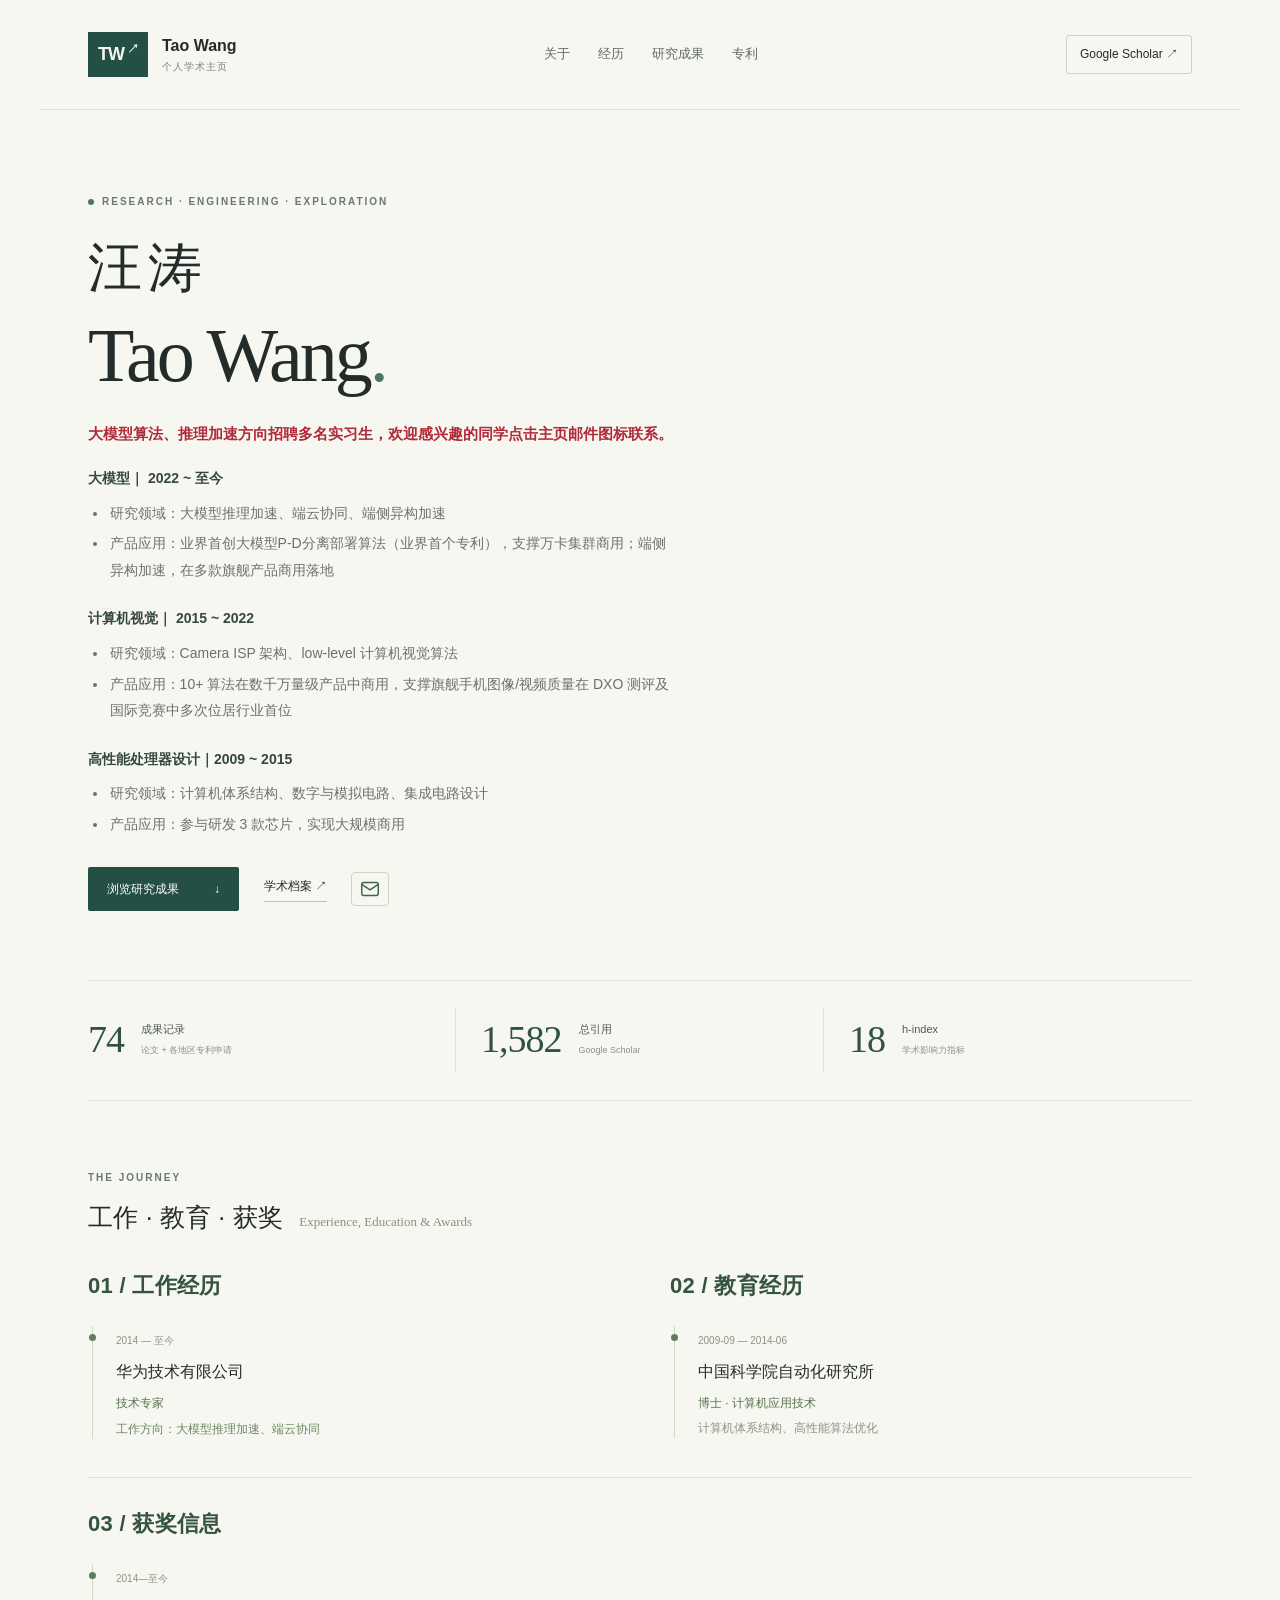
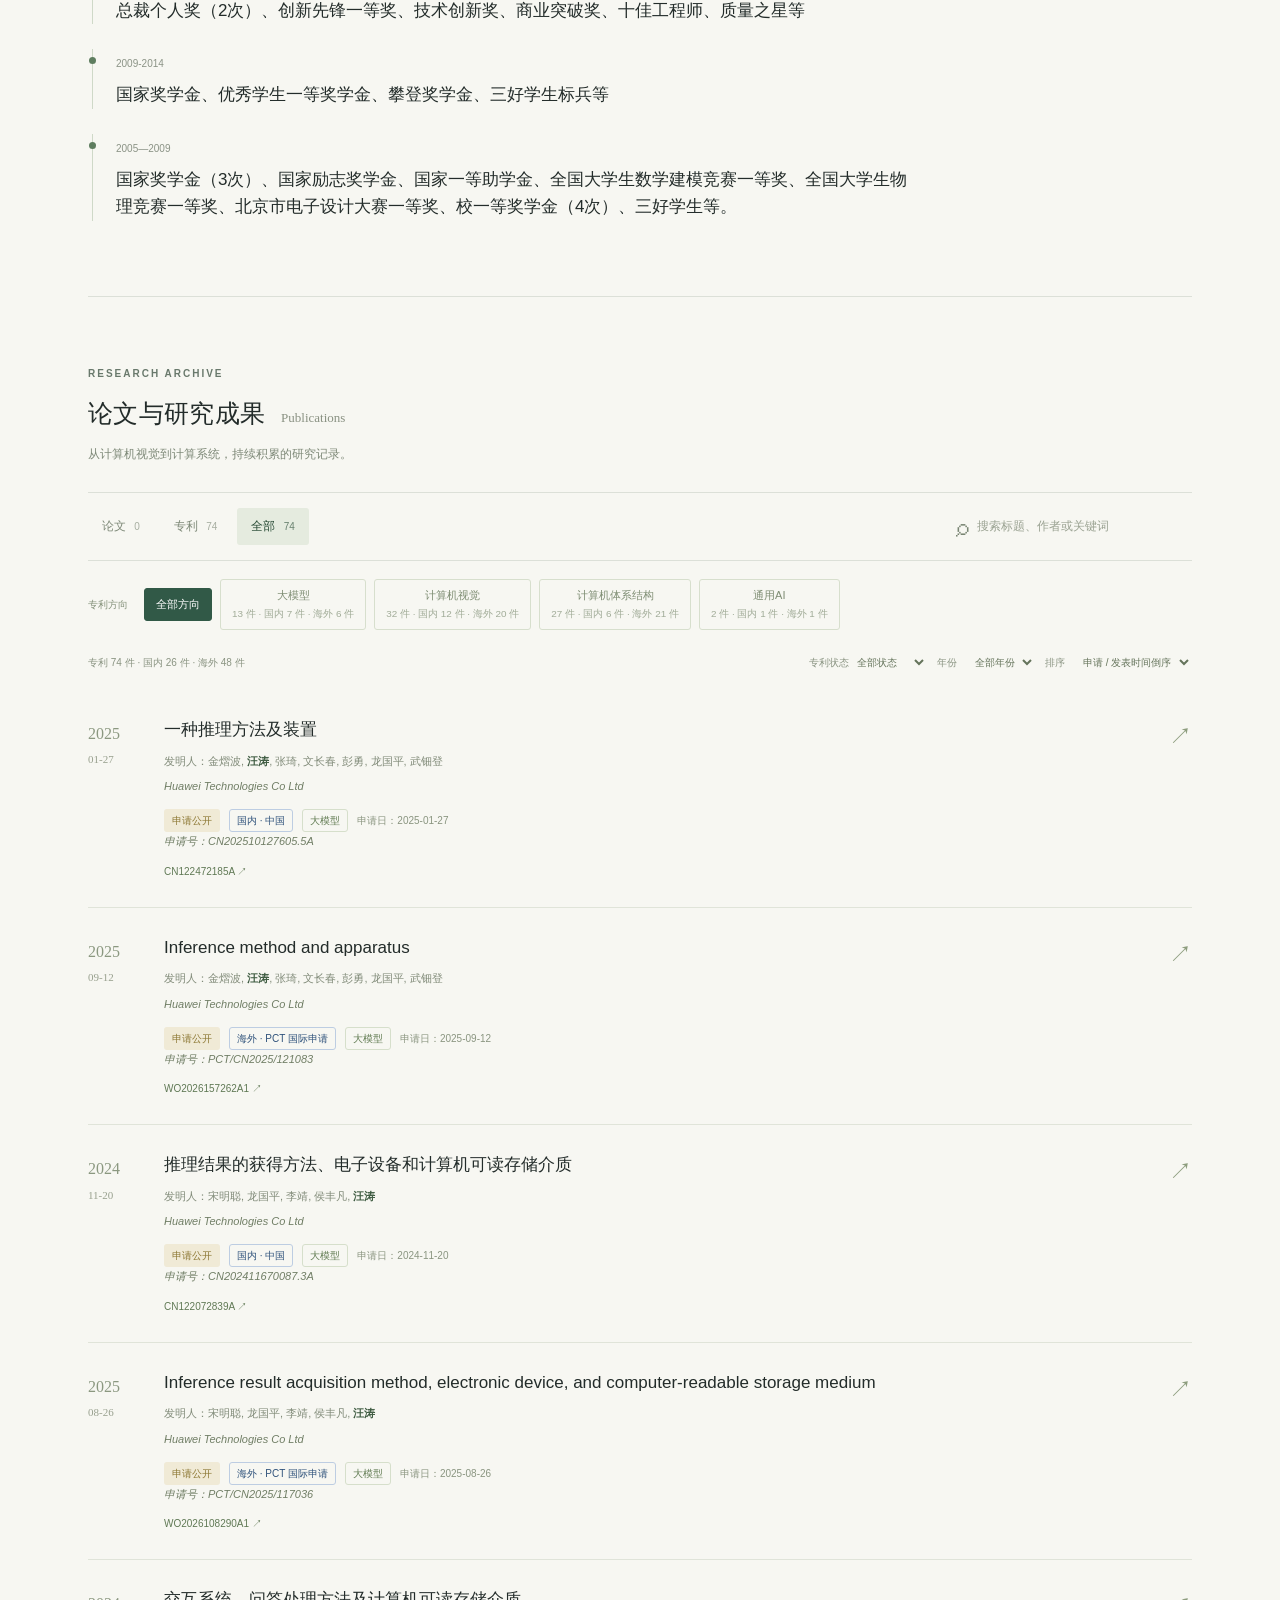
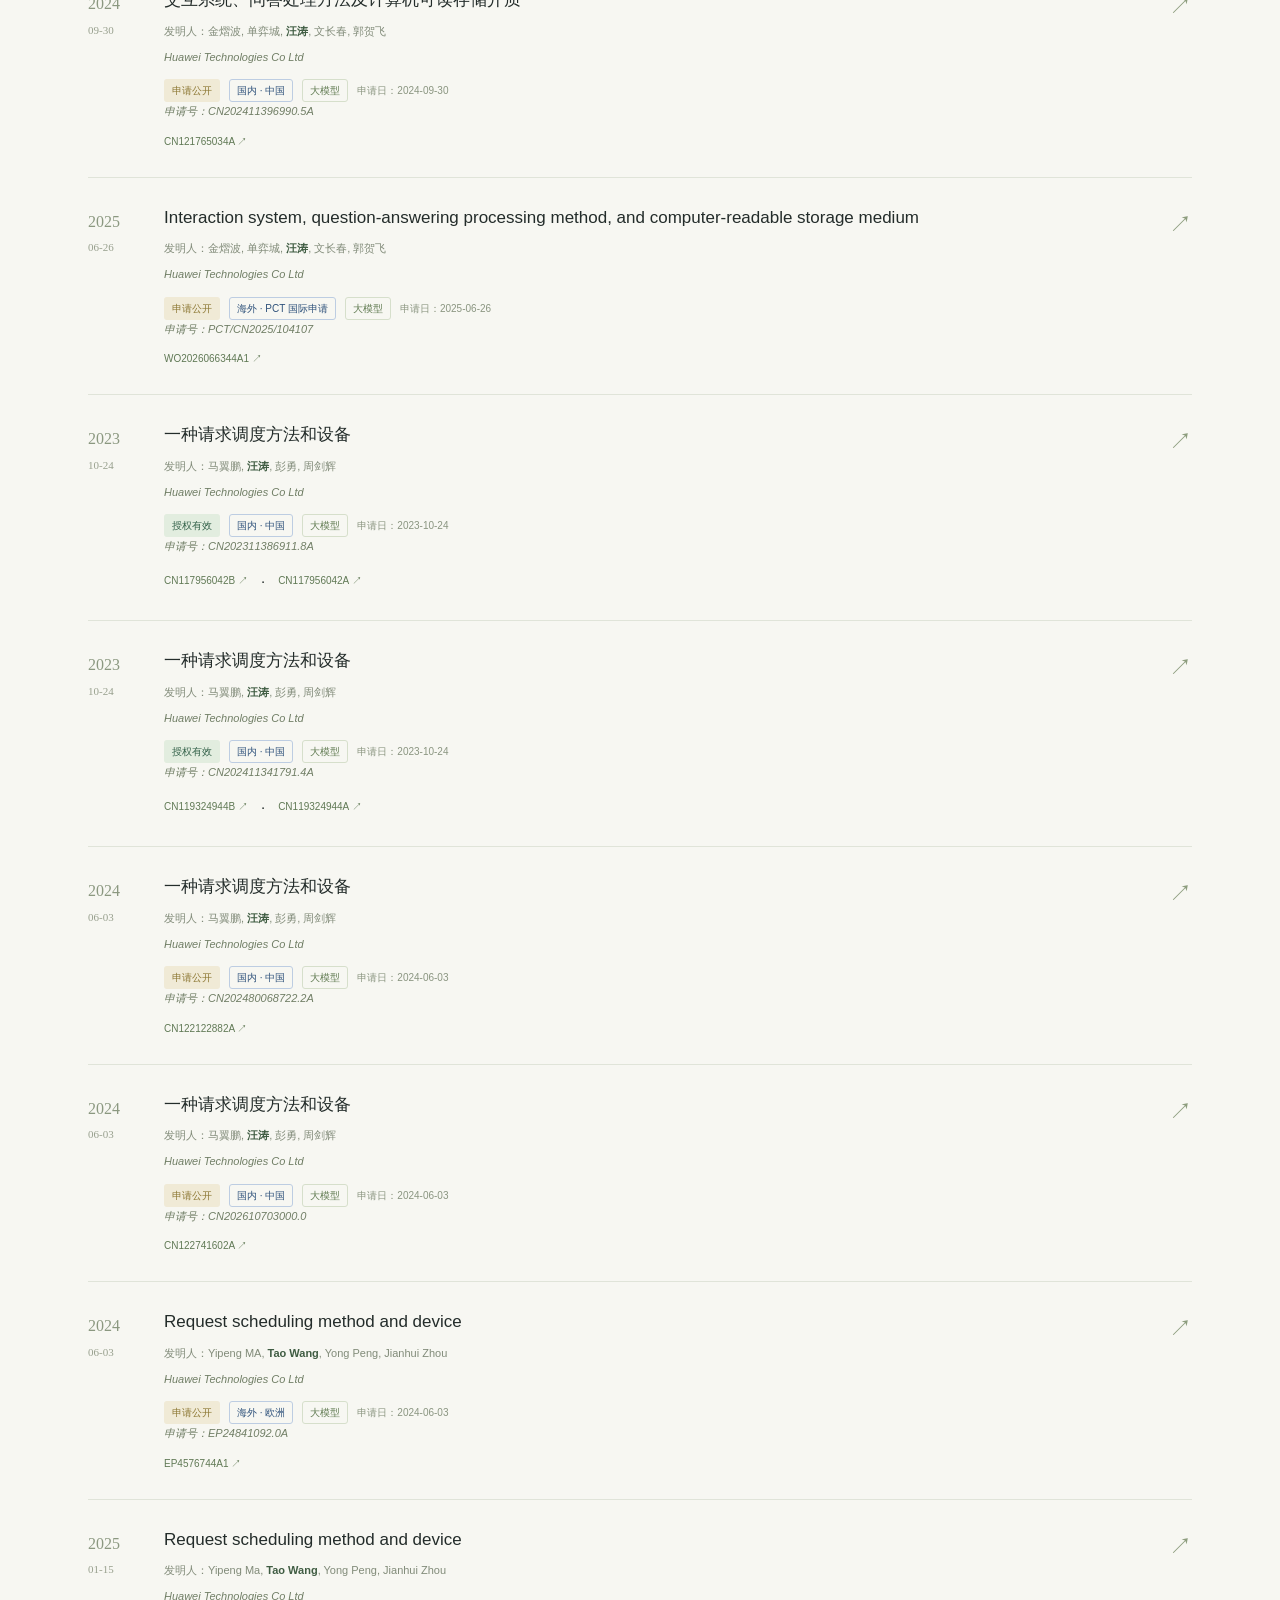
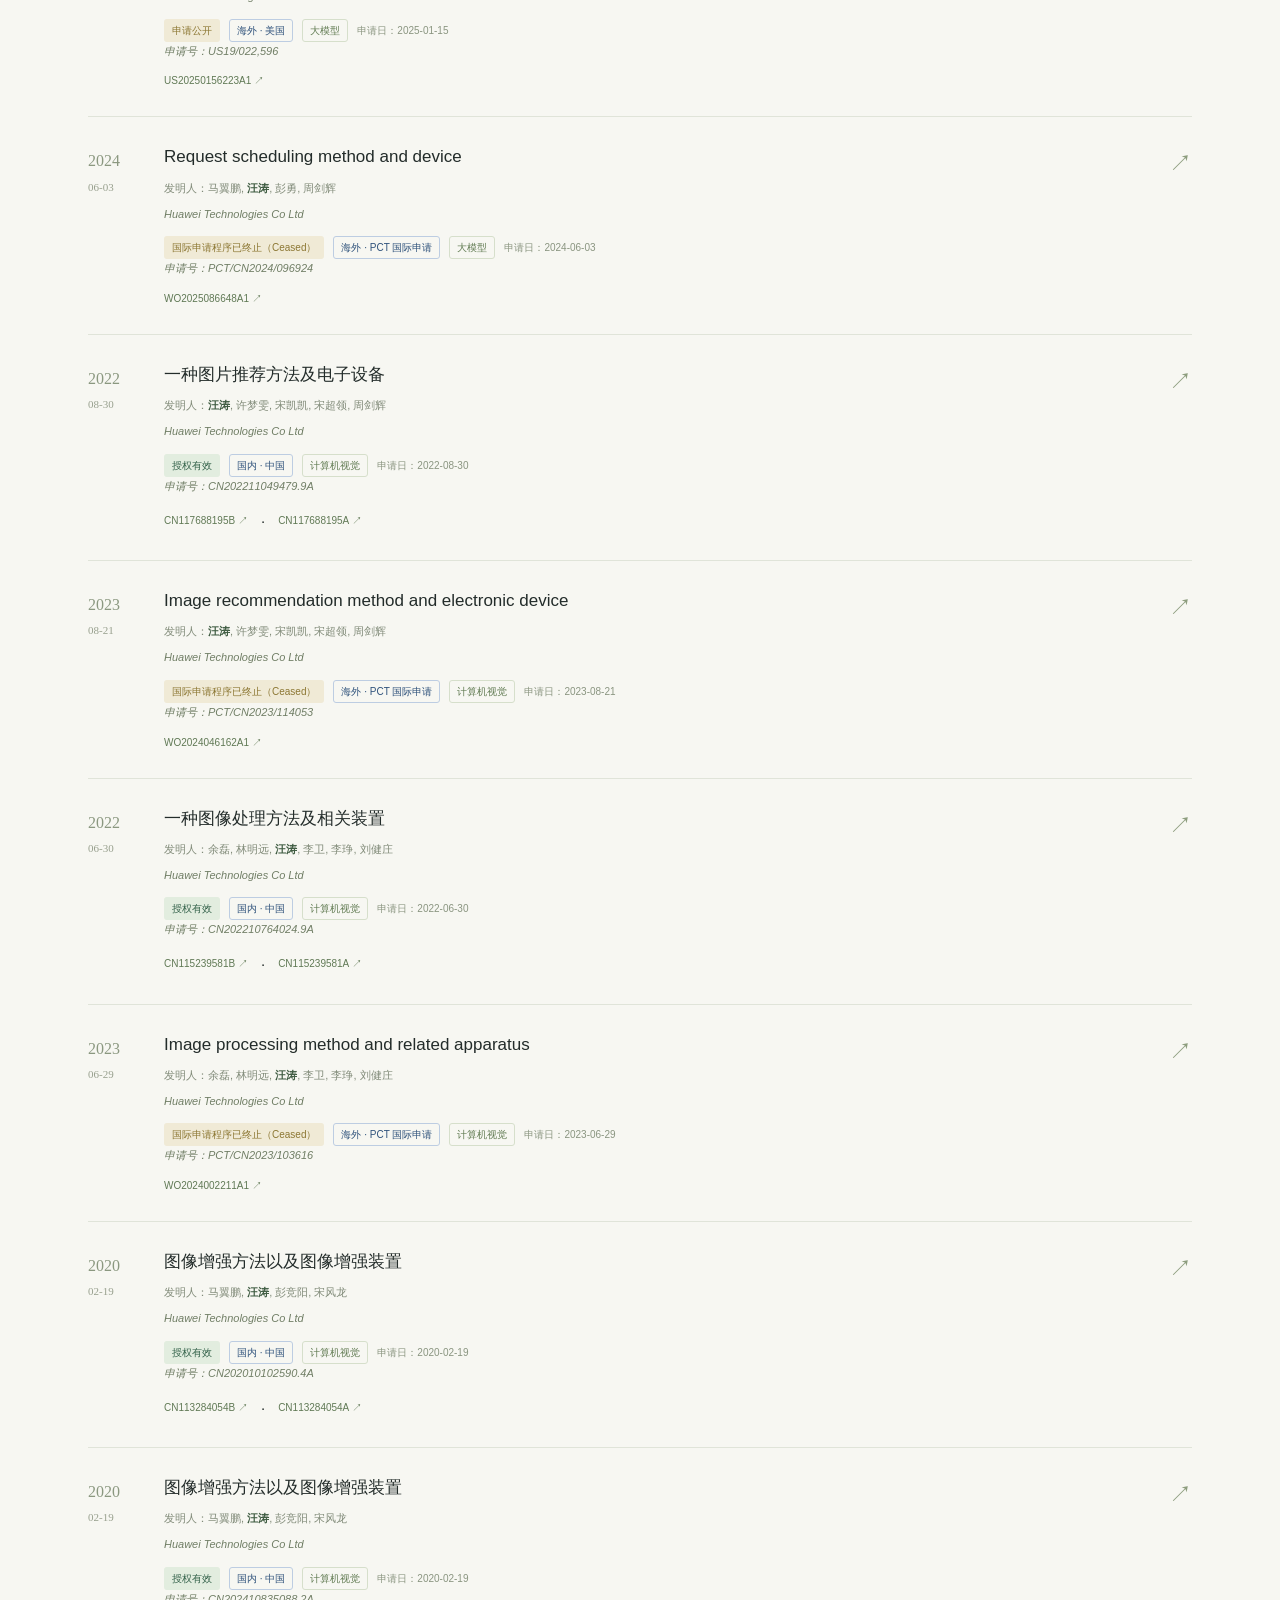
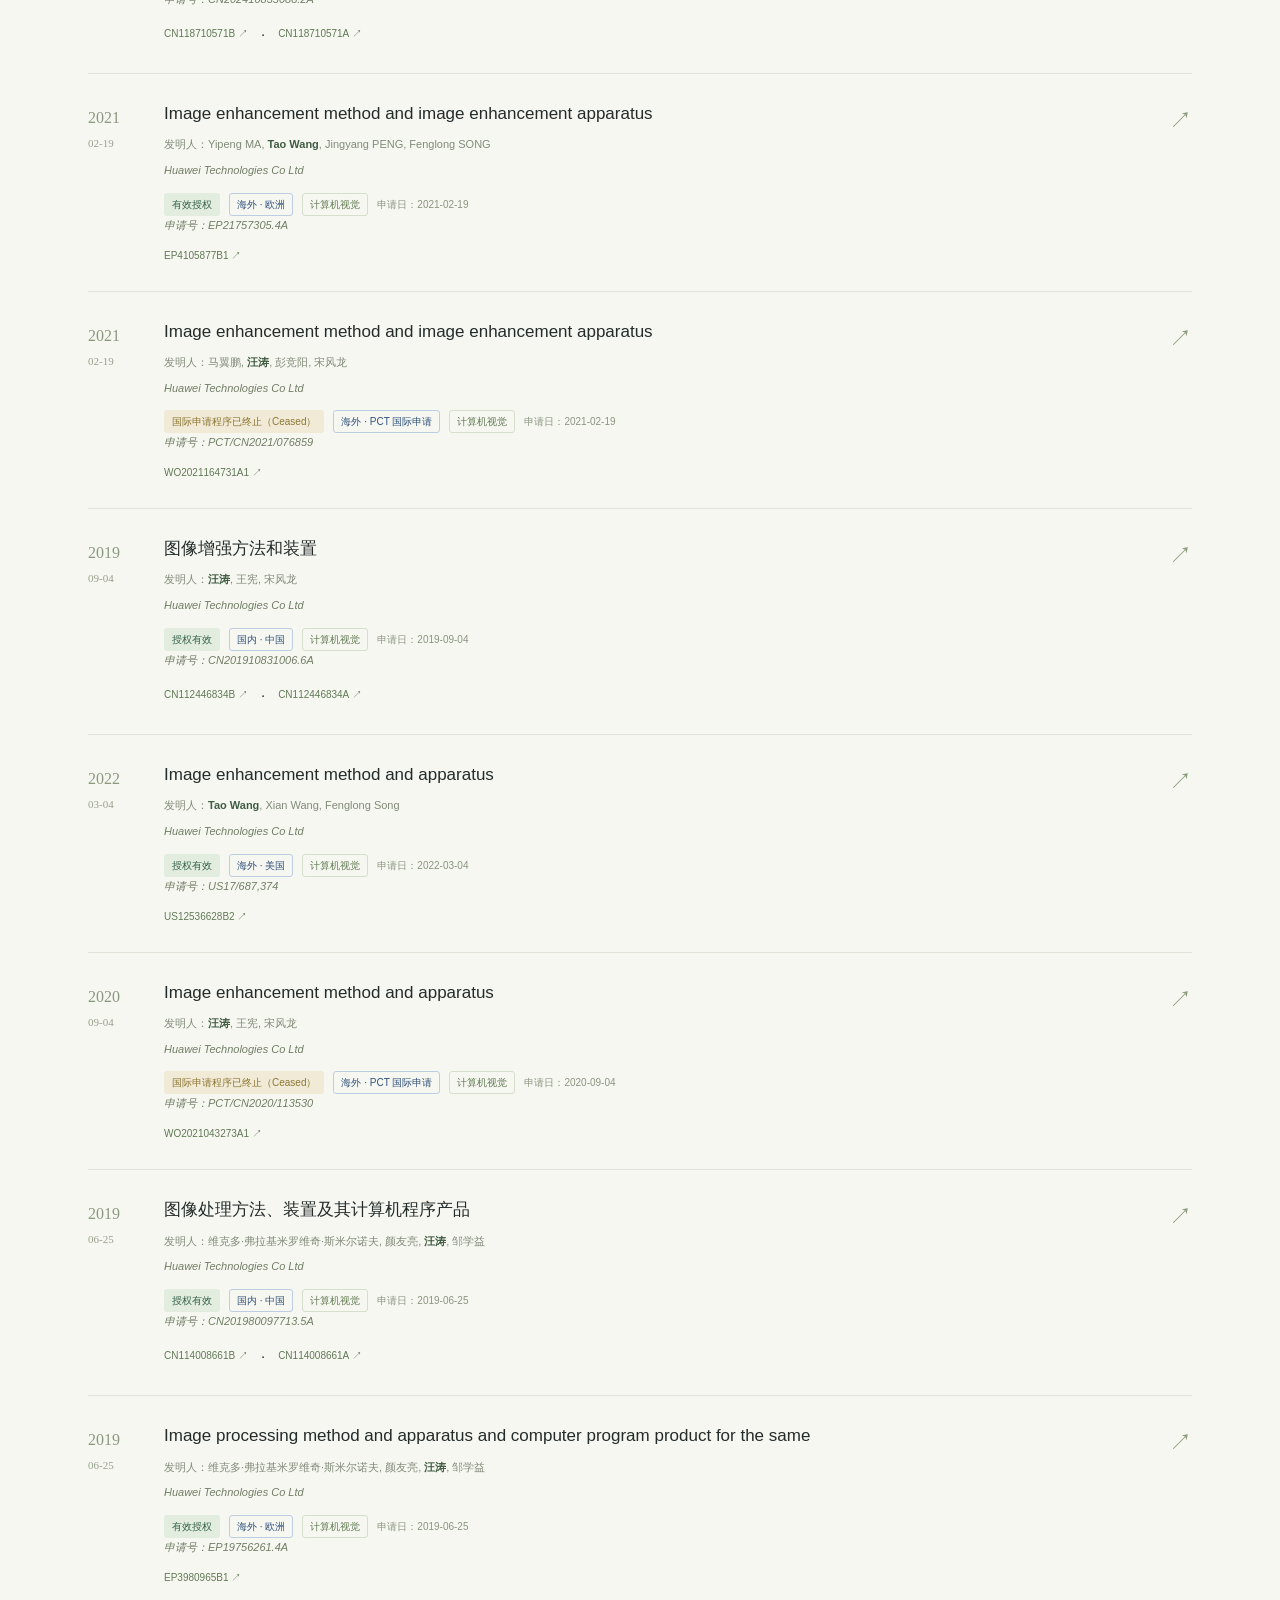
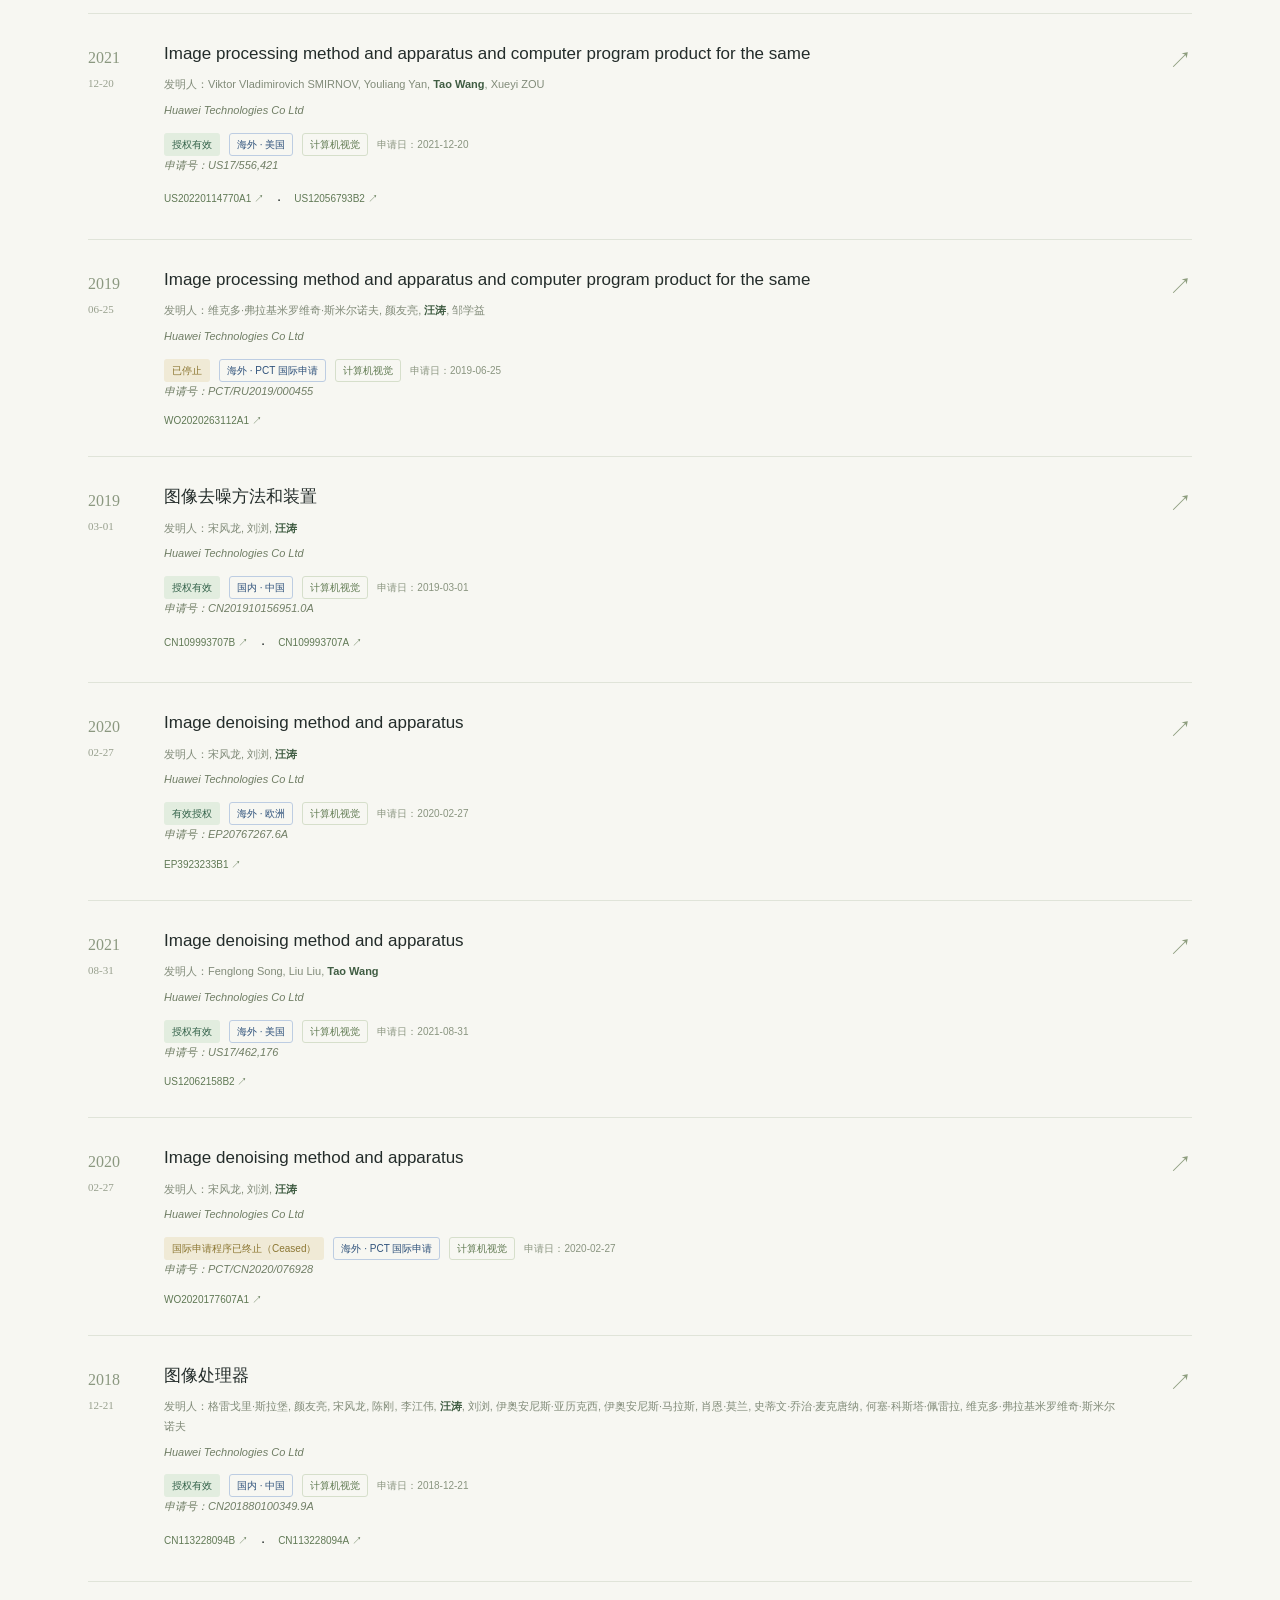
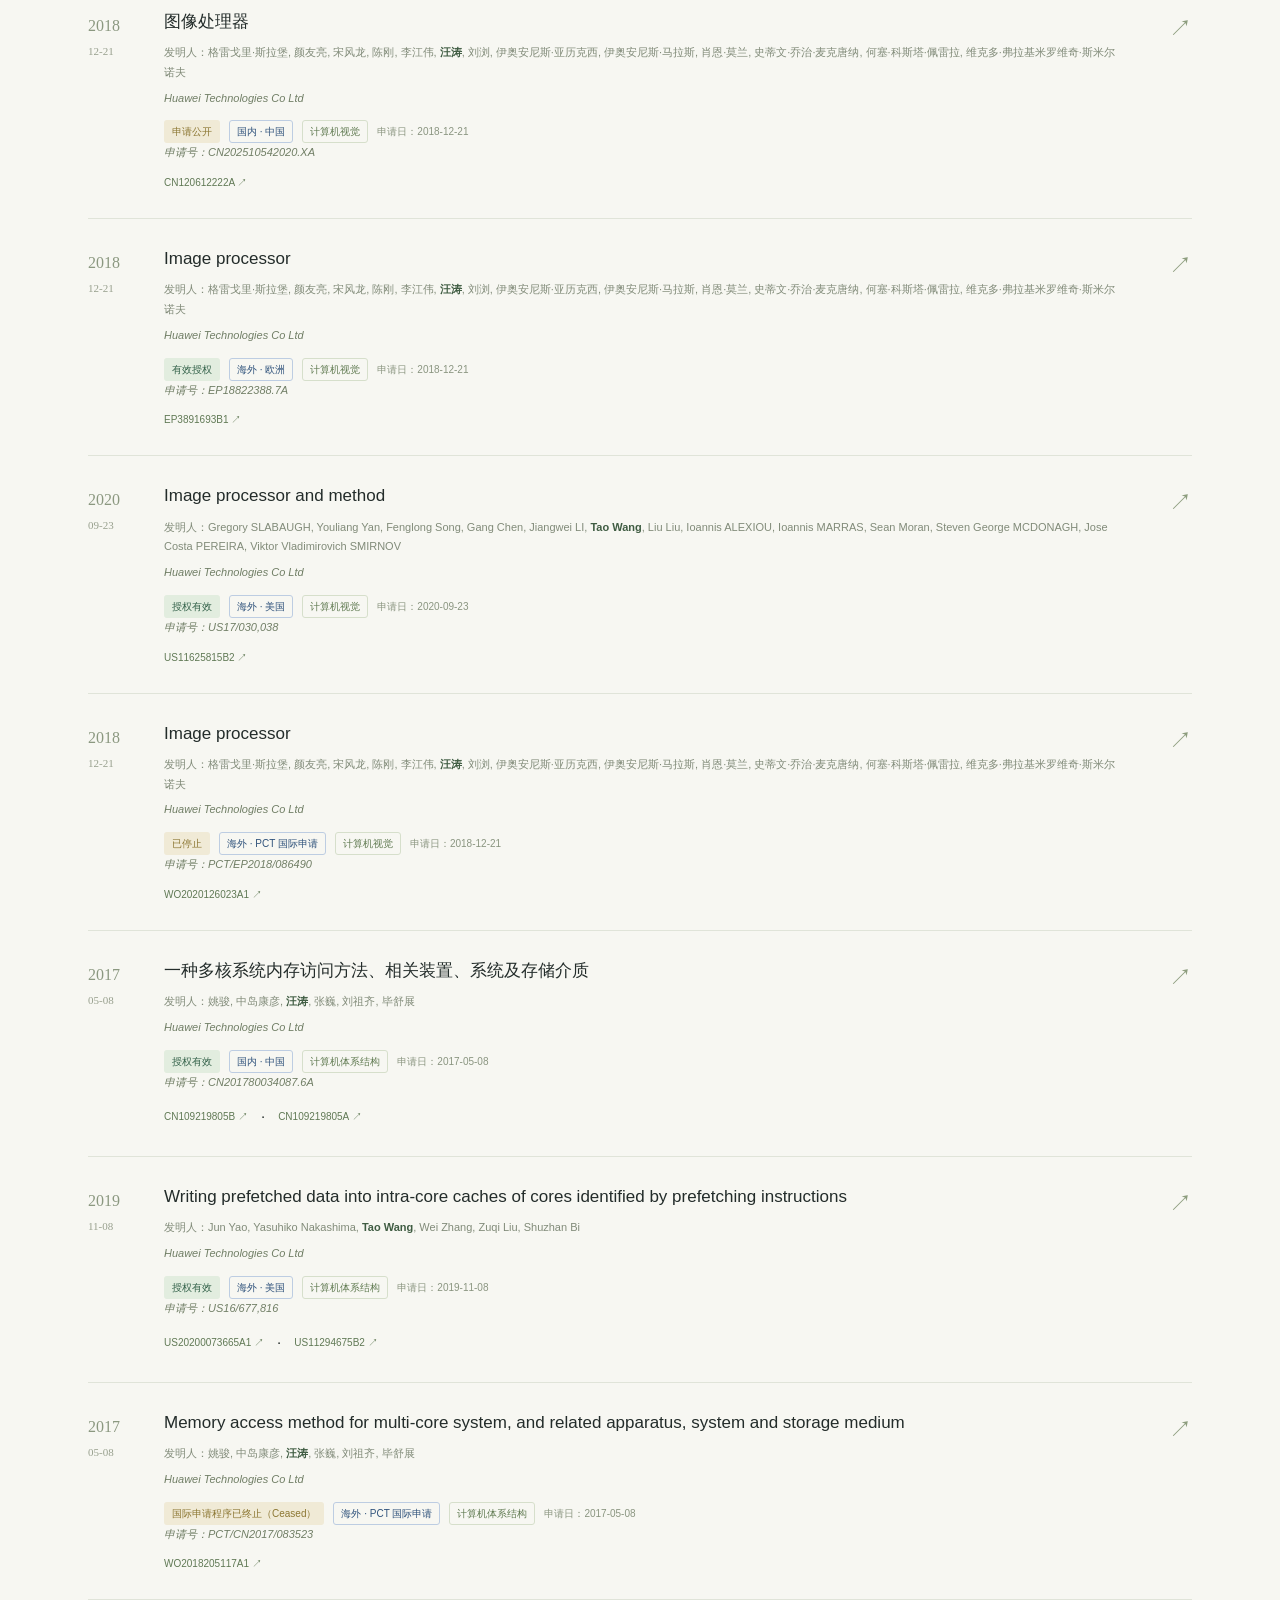
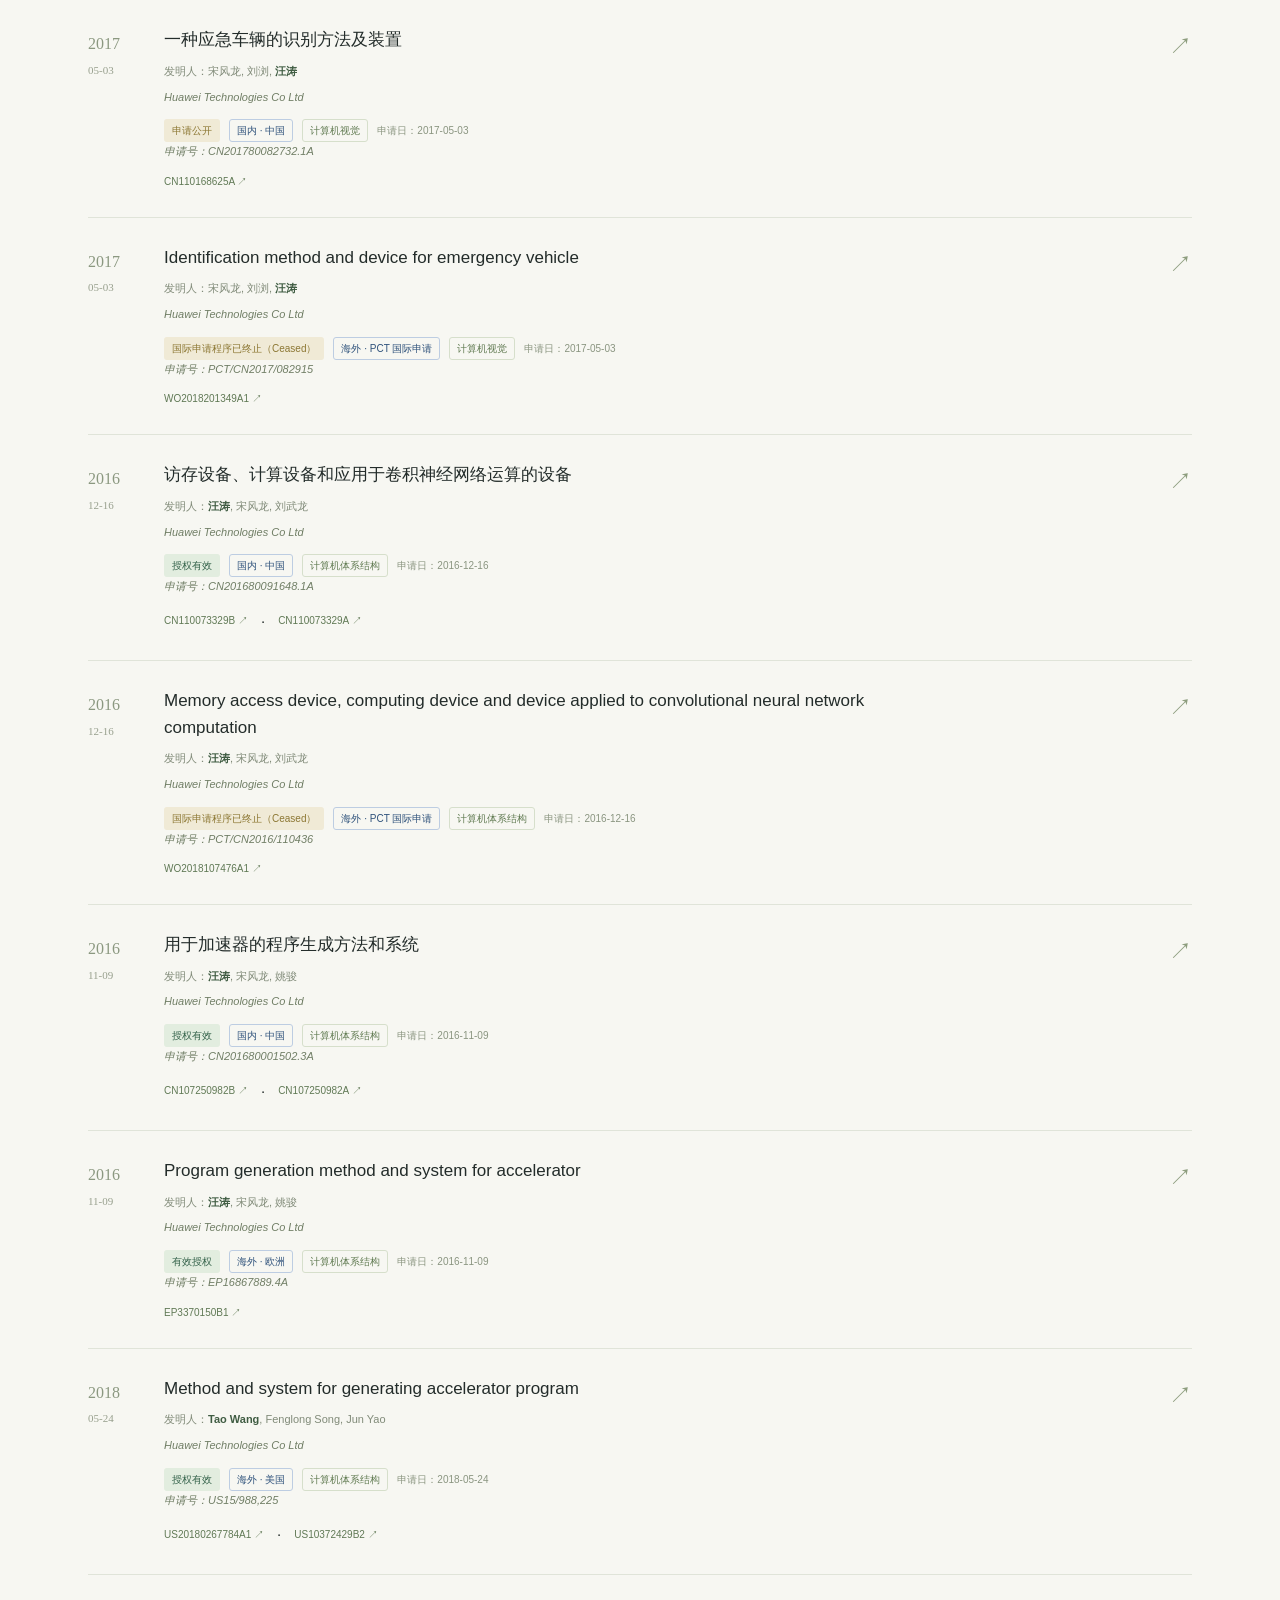
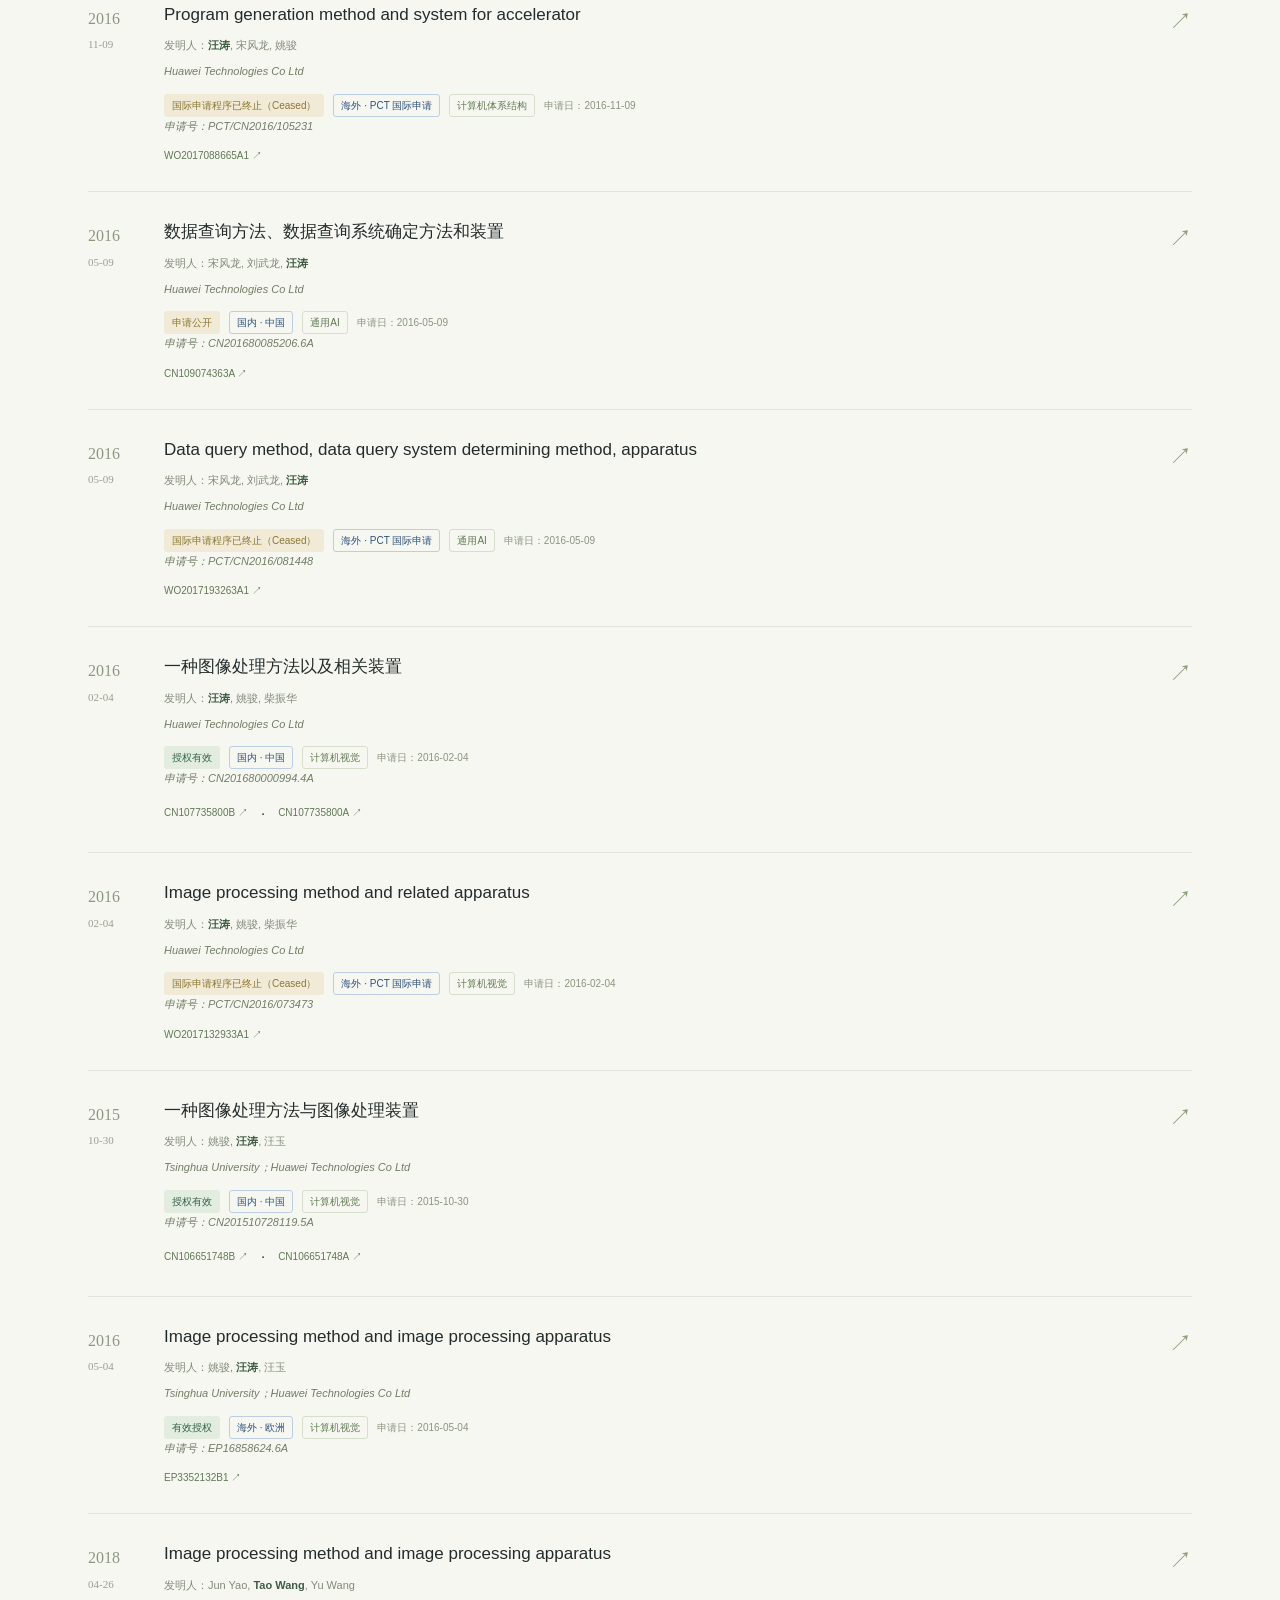
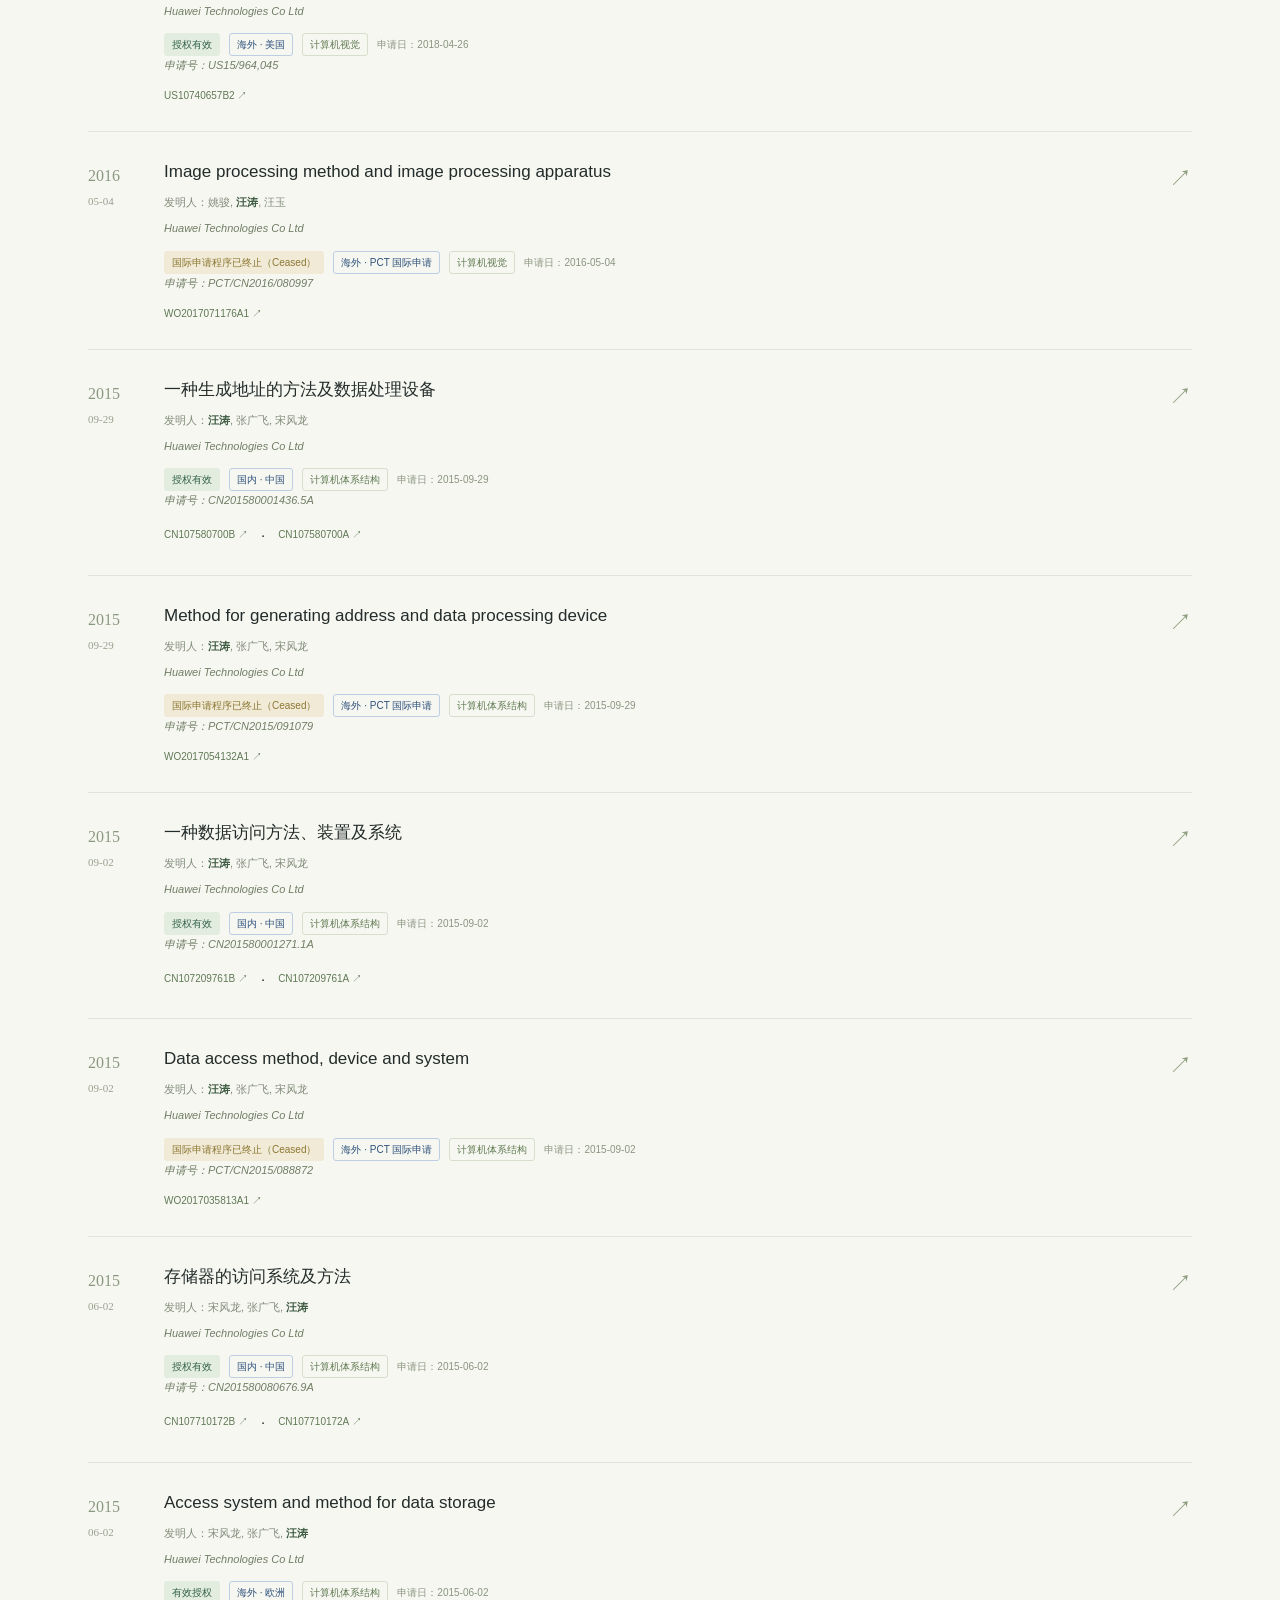
==== index.html @ 09cab42c "Regenerate portfolio from edited content" ====
<!doctype html>
<html lang="zh-CN" data-site-version="d04a1e5780f1">
<head>
  <meta charset="utf-8"><meta name="viewport" content="width=device-width,initial-scale=1">
  <meta name="description" content="汪涛 Tao Wang 的个人学术主页：研究方向、工作与教育经历、论文和专利。">
  <meta name="theme-color" content="#f7f7f2"><title>汪涛 · Tao Wang · 个人主页</title>
  <link rel="stylesheet" href="style.css?v=d04a1e5780f1"><script src="records.js?v=d04a1e5780f1" defer></script><script src="content.js?v=d04a1e5780f1" defer></script><script src="app.js?v=d04a1e5780f1" defer></script>
  <link rel="canonical" href="https://frank2wang87.github.io/">
  <meta name="robots" content="index, follow">
  <meta property="og:type" content="profile">
  <meta property="og:title" content="汪涛 Tao Wang · 个人学术主页">
  <meta property="og:description" content="深度学习、计算机视觉与计算机体系结构：汪涛的研究论文、专利与个人经历。">
  <meta property="og:url" content="https://frank2wang87.github.io/">
  <script type="application/ld+json">{"@context": "https://schema.org", "@type": "ProfilePage", "url": "https://frank2wang87.github.io/", "mainEntity": {"@type": "Person", "name": "Tao Wang", "alternateName": "汪涛", "url": "https://frank2wang87.github.io/", "affiliation": {"@type": "Organization", "name": "Huawei Technologies Co., Ltd."}, "knowsAbout": ["Deep Learning", "Computer Vision", "Computer Architecture"], "sameAs": ["https://scholar.google.com/citations?user=QIy6O2EAAAAJ&hl=zh-CN", "https://github.com/frank2wang87"]}}</script>
</head>
<body>
<a class="skip" href="#main">跳至正文</a>
<header class="header" id="site-header"><a class="brand" href="#about"><span class="brand-mark">TW<span>↗</span></span><span>Tao Wang<span class="brand-sub">个人学术主页</span></span></a><nav aria-label="主导航"><a href="#about">关于</a><a href="#experience">经历</a><a href="#research">研究成果</a><a href="#patents">专利</a></nav><a class="scholar-nav" href="https://scholar.google.com/citations?user=QIy6O2EAAAAJ&amp;hl=zh-CN" target="_blank" rel="noopener">Google Scholar ↗</a></header>
<main id="main">
<section class="hero" id="about"><div class="hero-copy"><p class="eyebrow"><span class="dot"></span>RESEARCH · ENGINEERING · EXPLORATION</p><h1>汪涛<span>Tao Wang<span class="name-dot">.</span></span></h1><p class="recruitment-note">大模型算法、推理加速方向招聘多名实习生，欢迎感兴趣的同学点击主页邮件图标联系。</p><div class="intro-group"><p class="intro"><strong>大模型｜ 2022 ~ 至今</strong></p><ul class="intro intro-list"><li>研究领域：大模型推理加速、端云协同、端侧异构加速</li><li>产品应用：业界首创大模型P-D分离部署算法（业界首个专利），支撑万卡集群商用；端侧异构加速，在多款旗舰产品商用落地</li></ul></div><div class="intro-group"><p class="intro"><strong>计算机视觉｜ 2015 ~ 2022</strong></p><ul class="intro intro-list"><li>研究领域：Camera ISP 架构、low-level 计算机视觉算法</li><li>产品应用：10+ 算法在数千万量级产品中商用，支撑旗舰手机图像/视频质量在 DXO 测评及国际竞赛中多次位居行业首位</li></ul></div><div class="intro-group"><p class="intro"><strong>高性能处理器设计｜2009 ~ 2015</strong></p><ul class="intro intro-list"><li>研究领域：计算机体系结构、数字与模拟电路、集成电路设计</li><li>产品应用：参与研发 3 款芯片，实现大规模商用</li></ul></div><div class="hero-actions"><a class="button" href="#research">浏览研究成果 <span>↓</span></a><div class="hero-links"><a class="text-link" href="https://scholar.google.com/citations?user=QIy6O2EAAAAJ&amp;hl=zh-CN" target="_blank" rel="noopener">学术档案 ↗</a><a class="contact-detail email-icon" href="mailto:frank_wang87@163.com" aria-label="发送邮件" title="发送邮件"><svg viewBox="0 0 24 24" width="22" height="22" fill="none" stroke="currentColor" stroke-width="1.6" stroke-linecap="round" stroke-linejoin="round" aria-hidden="true"><rect x="3" y="5" width="18" height="14" rx="2"></rect><path d="m3 7 9 6 9-6"></path></svg></a></div></div> </div><aside class="research-note"><h2 class="note-top">RESEARCH INTERESTS</h2><ol><li><div>LLM Infra/Inference Acceleration<small>大模型基础设施/推理加速</small> </div><b>↗</b></li><li><div>Deep Learning<small>深度学习</small> </div><b>↗</b></li><li><div>Computer Vision<small>计算机视觉</small> </div><b>↗</b></li><li><div>Computer Architecture<small>计算机体系结构</small> </div><b>↗</b></li></ol><p>从视觉理解，到高效计算。</p></aside></section>
<section class="metrics" id="scholar-metrics" aria-label="学术概览"><div><strong id="record-count">128</strong><span>成果记录 <small>论文 + 各地区专利申请</small></span></div><div><strong id="citation-count">1,582</strong><span>总引用 <small>Google Scholar</small></span></div><div><strong id="h-index">18</strong><span>h-index <small>学术影响力指标</small></span></div></section>
<section class="section experience" id="experience"><div class="section-heading"><div><p class="eyebrow">THE JOURNEY</p><h2>工作 · 教育 · 获奖<span>Experience, Education & Awards</span></h2></div></div><div class="journey-grid"><article><h3 class="journey-heading">01 / 工作经历</h3><div class="timeline"><span class="timeline-dot"></span><small>2014 — 至今</small><h4>华为技术有限公司</h4><p class="journey-subtitle">技术专家</p><p class="journey-direction">工作方向：大模型推理加速、端云协同</p></div></article><article><h3 class="journey-heading">02 / 教育经历</h3><div class="timeline"><span class="timeline-dot"></span><small>2009-09 — 2014-06</small><h4>中国科学院自动化研究所</h4><p class="journey-subtitle">博士 · 计算机应用技术</p><p>计算机体系结构、高性能算法优化</p></div></article></div><div id="awards" class="awards-block"><article><h3 class="journey-heading">03 / 获奖信息</h3><div class="timeline"><span class="timeline-dot"></span><small>2014—至今</small><h4>总裁个人奖（2次）、创新先锋一等奖、技术创新奖、商业突破奖、十佳工程师、质量之星等</h4></div><div class="timeline"><span class="timeline-dot"></span><small>2009-2014</small><h4>国家奖学金、优秀学生一等奖学金、攀登奖学金、三好学生标兵等</h4></div><div class="timeline"><span class="timeline-dot"></span><small>2005—2009</small><h4>国家奖学金（3次）、国家励志奖学金、国家一等助学金、全国大学生数学建模竞赛一等奖、全国大学生物理竞赛一等奖、北京市电子设计大赛一等奖、校一等奖学金（4次）、三好学生等。</h4></div></article></div></section>
<section class="section" id="research"><div class="section-heading"><div><p class="eyebrow">RESEARCH ARCHIVE</p><h2>论文与研究成果<span>Publications</span></h2></div></div><p class="section-description" id="research-description">从计算机视觉到计算系统，持续积累的研究记录。</p><div class="toolbar"><div class="tabs" role="group" aria-label="成果类型"><button data-type="paper" aria-pressed="false">论文 <span id="paper-n">22</span></button><button data-type="patent" aria-pressed="false">专利 <span id="patent-n">106</span></button><button data-type="all" class="active" aria-pressed="true">全部 <span id="all-n">128</span></button></div><label class="search"><span aria-hidden="true">⌕</span><input type="search" id="search" placeholder="搜索标题、作者或关键词" aria-label="搜索成果"></label></div><div class="category-filters" id="category-filters" role="group" aria-label="专利方向"><span>专利方向</span><button data-category="all" class="active" aria-pressed="true">全部方向</button><button data-category="大模型" aria-pressed="false">大模型 <small id="category-count-0">15 件 · 国内 9 件 · 海外 6 件</small></button><button data-category="计算机视觉" aria-pressed="false">计算机视觉 <small id="category-count-1">45 件 · 国内 25 件 · 海外 20 件</small></button><button data-category="计算机体系结构" aria-pressed="false">计算机体系结构 <small id="category-count-2">42 件 · 国内 21 件 · 海外 21 件</small></button><button data-category="通用AI" aria-pressed="false">通用AI <small id="category-count-3">4 件 · 国内 3 件 · 海外 1 件</small></button></div><div class="list-meta"><p id="result-count" aria-live="polite">论文 22 篇 · 专利 106 件 · 国内 58 件 · 海外 48 件</p><div><span id="patent-status-wrap"><label for="patent-status">专利状态</label><select id="patent-status"><option value="all">全部状态</option><option value="active">含有效授权</option><option value="pending">申请公开</option></select></span><label for="year">年份</label><select id="year"><option value="all">全部年份</option></select><label for="sort">排序</label><select id="sort"><option value="year">申请 / 发表时间倒序</option><option value="citations">引用由高到低</option><option value="title">标题 A–Z</option></select></div></div><div id="publication-list" class="publication-list"><!-- RECORDS:START --><article class="publication patent-record" id="family-100643439-CN-CN2025101276055" data-family="family-100643439" data-region="CN"><div class="pub-year">2025<small>01-27</small></div><div><h3><a class="" href="https://patents.google.com/patent/CN122472185A/zh" target="_blank" rel="noopener">一种推理方法及装置</a></h3><p class="authors">发明人：金熠波, <strong>汪涛</strong>, 张琦, 文长春, 彭勇, 龙国平, 武钿登</p><p class="venue">Huawei Technologies Co Ltd</p><div class="patent-meta"><span class="status-badge status-pending">申请公开</span><span class="region-badge">国内 · 中国</span><span class="category-badge">大模型</span><span>申请日：2025-01-27</span></div><p class="venue">申请号：CN202510127605.5A</p><div class="pub-bottom"><a class="" href="https://patents.google.com/patent/CN122472185A/zh" target="_blank" rel="noopener">CN122472185A ↗</a></div></div><div class="pub-arrow"><a class="" href="https://patents.google.com/patent/CN122472185A/zh" target="_blank" rel="noopener">↗</a></div></article><article class="publication patent-record" id="family-100643439-WO-PCTCN2025121083" data-family="family-100643439" data-region="WO"><div class="pub-year">2025<small>09-12</small></div><div><h3><a class="" href="https://patents.google.com/patent/WO2026157262A1/en" target="_blank" rel="noopener">Inference method and apparatus</a></h3><p class="authors">发明人：金熠波, <strong>汪涛</strong>, 张琦, 文长春, 彭勇, 龙国平, 武钿登</p><p class="venue">Huawei Technologies Co Ltd</p><div class="patent-meta"><span class="status-badge status-pending">申请公开</span><span class="region-badge">海外 · PCT 国际申请</span><span class="category-badge">大模型</span><span>申请日：2025-09-12</span></div><p class="venue">申请号：PCT/CN2025/121083</p><div class="pub-bottom"><a class="" href="https://patents.google.com/patent/WO2026157262A1/en" target="_blank" rel="noopener">WO2026157262A1 ↗</a></div></div><div class="pub-arrow"><a class="" href="https://patents.google.com/patent/WO2026157262A1/en" target="_blank" rel="noopener">↗</a></div></article><article class="publication"><div class="pub-year">2025</div><div><h3><a class="" href="https://scholar.google.com/citations?view_op=view_citation&amp;hl=zh-CN&amp;user=QIy6O2EAAAAJ&amp;pagesize=100&amp;citation_for_view=QIy6O2EAAAAJ:maZDTaKrznsC" target="_blank" rel="noopener">P/D-Device: Disaggregated Large Language Model between Cloud and Devices</a></h3><p class="authors">Yibo Jin, Yixu Xu, Yue Chen, Chengbin Wang, <strong>Tao Wang</strong>, Jiaqi Huang, Rongfei Zhang, Yiming Dong, Yuting Yan, Ke Cheng, Yingjie Zhu, Shulan Wang, Qianqian Tang, Shuaishuai Meng, Guanxin Cheng, Ze Wang, Shuyan Miao, Ketao Wang, Wen Liu, Yifan Yang, Tong Zhang, Anran Wang, Chengzhou Lu, Tiantian Dong, Yongsheng Zhang, Zhe Wang, Hefei Guo, Hongjie Liu, Wei Lu, Zhengyong Zhang</p><p class="venue">arXiv preprint arXiv:2508.09035</p><div class="pub-bottom"><span class="tag">PUBLICATION</span><span class="cite">引用 2</span><a class="" href="https://scholar.google.com/citations?view_op=view_citation&amp;hl=zh-CN&amp;user=QIy6O2EAAAAJ&amp;pagesize=100&amp;citation_for_view=QIy6O2EAAAAJ:maZDTaKrznsC" target="_blank" rel="noopener">Scholar ↗</a><a class="" href="https://arxiv.org/abs/2508.09035" target="_blank" rel="noopener">来源详情 ↗</a></div></div><div class="pub-arrow"><a class="" href="https://arxiv.org/abs/2508.09035" target="_blank" rel="noopener">↗</a></div></article><article class="publication patent-record" id="family-99808670-CN-CN2024116700873" data-family="family-99808670" data-region="CN"><div class="pub-year">2024<small>11-20</small></div><div><h3><a class="" href="https://patents.google.com/patent/CN122072839A/zh" target="_blank" rel="noopener">推理结果的获得方法、电子设备和计算机可读存储介质</a></h3><p class="authors">发明人：宋明聪, 龙国平, 李靖, 侯丰凡, <strong>汪涛</strong></p><p class="venue">Huawei Technologies Co Ltd</p><div class="patent-meta"><span class="status-badge status-pending">申请公开</span><span class="region-badge">国内 · 中国</span><span class="category-badge">大模型</span><span>申请日：2024-11-20</span></div><p class="venue">申请号：CN202411670087.3A</p><div class="pub-bottom"><a class="" href="https://patents.google.com/patent/CN122072839A/zh" target="_blank" rel="noopener">CN122072839A ↗</a></div></div><div class="pub-arrow"><a class="" href="https://patents.google.com/patent/CN122072839A/zh" target="_blank" rel="noopener">↗</a></div></article><article class="publication patent-record" id="family-99808670-WO-PCTCN2025117036" data-family="family-99808670" data-region="WO"><div class="pub-year">2025<small>08-26</small></div><div><h3><a class="" href="https://patents.google.com/patent/WO2026108290A1/en" target="_blank" rel="noopener">Inference result acquisition method, electronic device, and computer-readable storage medium</a></h3><p class="authors">发明人：宋明聪, 龙国平, 李靖, 侯丰凡, <strong>汪涛</strong></p><p class="venue">Huawei Technologies Co Ltd</p><div class="patent-meta"><span class="status-badge status-pending">申请公开</span><span class="region-badge">海外 · PCT 国际申请</span><span class="category-badge">大模型</span><span>申请日：2025-08-26</span></div><p class="venue">申请号：PCT/CN2025/117036</p><div class="pub-bottom"><a class="" href="https://patents.google.com/patent/WO2026108290A1/en" target="_blank" rel="noopener">WO2026108290A1 ↗</a></div></div><div class="pub-arrow"><a class="" href="https://patents.google.com/patent/WO2026108290A1/en" target="_blank" rel="noopener">↗</a></div></article><article class="publication patent-record" id="family-99377518-CN-CN2024114287104" data-family="family-99377518" data-region="CN"><div class="pub-year">2024<small>10-12</small></div><div><h3><a class="" href="https://patents.google.com/patent/CN121860027A/zh" target="_blank" rel="noopener">KV Cache数据复用方法、装置和电子设备</a></h3><p class="authors">发明人：<strong>汪涛</strong>, 许梦雯, 马翼鹏, 彭勇, 龙国平</p><p class="venue">Huawei Technologies Co Ltd</p><div class="patent-meta"><span class="status-badge status-pending">申请公开</span><span class="region-badge">国内 · 中国</span><span class="category-badge">大模型</span><span>申请日：2024-10-12</span></div><p class="venue">申请号：CN202411428710.4A</p><div class="pub-bottom"><a class="" href="https://patents.google.com/patent/CN121860027A/zh" target="_blank" rel="noopener">CN121860027A ↗</a></div></div><div class="pub-arrow"><a class="" href="https://patents.google.com/patent/CN121860027A/zh" target="_blank" rel="noopener">↗</a></div></article><article class="publication patent-record" id="family-99176871-CN-CN2024113969905" data-family="family-99176871" data-region="CN"><div class="pub-year">2024<small>09-30</small></div><div><h3><a class="" href="https://patents.google.com/patent/CN121765034A/zh" target="_blank" rel="noopener">交互系统、问答处理方法及计算机可读存储介质</a></h3><p class="authors">发明人：金熠波, 单弈城, <strong>汪涛</strong>, 文长春, 郭贺飞</p><p class="venue">Huawei Technologies Co Ltd</p><div class="patent-meta"><span class="status-badge status-pending">申请公开</span><span class="region-badge">国内 · 中国</span><span class="category-badge">大模型</span><span>申请日：2024-09-30</span></div><p class="venue">申请号：CN202411396990.5A</p><div class="pub-bottom"><a class="" href="https://patents.google.com/patent/CN121765034A/zh" target="_blank" rel="noopener">CN121765034A ↗</a></div></div><div class="pub-arrow"><a class="" href="https://patents.google.com/patent/CN121765034A/zh" target="_blank" rel="noopener">↗</a></div></article><article class="publication patent-record" id="family-99176871-WO-PCTCN2025104107" data-family="family-99176871" data-region="WO"><div class="pub-year">2025<small>06-26</small></div><div><h3><a class="" href="https://patents.google.com/patent/WO2026066344A1/en" target="_blank" rel="noopener">Interaction system, question-answering processing method, and computer-readable storage medium</a></h3><p class="authors">发明人：金熠波, 单弈城, <strong>汪涛</strong>, 文长春, 郭贺飞</p><p class="venue">Huawei Technologies Co Ltd</p><div class="patent-meta"><span class="status-badge status-pending">申请公开</span><span class="region-badge">海外 · PCT 国际申请</span><span class="category-badge">大模型</span><span>申请日：2025-06-26</span></div><p class="venue">申请号：PCT/CN2025/104107</p><div class="pub-bottom"><a class="" href="https://patents.google.com/patent/WO2026066344A1/en" target="_blank" rel="noopener">WO2026066344A1 ↗</a></div></div><div class="pub-arrow"><a class="" href="https://patents.google.com/patent/WO2026066344A1/en" target="_blank" rel="noopener">↗</a></div></article><article class="publication patent-record" id="family-98676338-CN-CN2024110832347" data-family="family-98676338" data-region="CN"><div class="pub-year">2024<small>08-07</small></div><div><h3><a class="" href="https://patents.google.com/patent/CN121508542A/zh" target="_blank" rel="noopener">一种数据压缩方法和电子设备</a></h3><p class="authors">发明人：<strong>汪涛</strong>, 马翼鹏, 彭勇, 龙国平</p><p class="venue">Huawei Technologies Co Ltd</p><div class="patent-meta"><span class="status-badge status-pending">申请公开</span><span class="region-badge">国内 · 中国</span><span class="category-badge">大模型</span><span>申请日：2024-08-07</span></div><p class="venue">申请号：CN202411083234.7A</p><div class="pub-bottom"><a class="" href="https://patents.google.com/patent/CN121508542A/zh" target="_blank" rel="noopener">CN121508542A ↗</a></div></div><div class="pub-arrow"><a class="" href="https://patents.google.com/patent/CN121508542A/zh" target="_blank" rel="noopener">↗</a></div></article><article class="publication"><div class="pub-year">2024</div><div><h3><a class="" href="https://scholar.google.com/citations?view_op=view_citation&amp;hl=zh-CN&amp;user=QIy6O2EAAAAJ&amp;pagesize=100&amp;citation_for_view=QIy6O2EAAAAJ:mB3voiENLucC" target="_blank" rel="noopener">P/d-serve: Serving disaggregated large language model at scale</a></h3><p class="authors">Yibo Jin, <strong>Tao Wang</strong>, Huimin Lin, Mingyang Song, Peiyang Li, Yipeng Ma, Yicheng Shan, Zhengfan Yuan, Cailong Li, Yajing Sun, Tiandeng Wu, Xing Chu, Ruizhi Huan, Li Ma, Xiao You, Wenting Zhou, Yunpeng Ye, Wen Liu, Xiangkun Xu, Yongsheng Zhang, Tiantian Dong, Jiawei Zhu, Zhe Wang, Xijian Ju, Jianxun Song, Haoliang Cheng, Xiaojing Li, Jiandong Ding, Hefei Guo, Zhengyong Zhang</p><p class="venue">arXiv preprint arXiv:2408.08147</p><div class="pub-bottom"><span class="tag">PUBLICATION</span><span class="cite">引用 51</span><a class="" href="https://scholar.google.com/citations?view_op=view_citation&amp;hl=zh-CN&amp;user=QIy6O2EAAAAJ&amp;pagesize=100&amp;citation_for_view=QIy6O2EAAAAJ:mB3voiENLucC" target="_blank" rel="noopener">Scholar ↗</a><a class="" href="https://arxiv.org/abs/2408.08147" target="_blank" rel="noopener">来源详情 ↗</a></div></div><div class="pub-arrow"><a class="" href="https://arxiv.org/abs/2408.08147" target="_blank" rel="noopener">↗</a></div></article><article class="publication"><div class="pub-year">2024</div><div><h3><a class="" href="https://scholar.google.com/citations?view_op=view_citation&amp;hl=zh-CN&amp;user=QIy6O2EAAAAJ&amp;pagesize=100&amp;citation_for_view=QIy6O2EAAAAJ:iH-uZ7U-co4C" target="_blank" rel="noopener">NTIRE 2024 challenge on blind enhancement of compressed image: Methods and results</a></h3><p class="authors">Ren Yang, Radu Timofte, Bingchen Li, Xin Li, Mengxi Guo, Shijie Zhao, Li Zhang, Zhibo Chen, Dongyang Zhang, Yash Arora, Aditya Arora, Yuanbin Chen, Hui Tang, <strong>Tao Wang</strong>, Longxuan Zhao, Bin Chen, Tong Tong, Qiao Mo, Jingwei Bao, Jinhua Hao, Yukang Ding, Hantang Li, Ming Sun, Chao Zhou, Shuyuan Zhu, Zhi Jin, Wei Wang, Dandan Zhan, Jiawei Wu, Jiahao Wu, Luwei Tu, Hongyu An, Xinfeng Zhang, Woon-Ha Yeo, Wang-Taek Oh, Young-Il Kim, Han-Cheol Ryu, Long Sun, Mingjun Zhen, Jinshan Pan, Jiangxin Dong, Jinhui Tang, Yapeng Du, Ao Li, Ziyang He, Lei Luo, Ce Zhu, Xin Yao, Sunder Ali Khowaja, IK Hyun Lee, Jaeho Lee, Seongwan Kim, Nodirkhuja Khujaev, Roman Tsoy</p><p class="venue">2024 IEEE/CVF Conference on Computer Vision and Pattern Recognition Workshops (CVPRW)</p><div class="pub-bottom"><span class="tag">PUBLICATION</span><span class="cite">引用 24</span><a class="" href="https://scholar.google.com/citations?view_op=view_citation&amp;hl=zh-CN&amp;user=QIy6O2EAAAAJ&amp;pagesize=100&amp;citation_for_view=QIy6O2EAAAAJ:iH-uZ7U-co4C" target="_blank" rel="noopener">Scholar ↗</a><a class="" href="https://ieeexplore.ieee.org/abstract/document/10678543/" target="_blank" rel="noopener">来源详情 ↗</a></div></div><div class="pub-arrow"><a class="" href="https://ieeexplore.ieee.org/abstract/document/10678543/" target="_blank" rel="noopener">↗</a></div></article><article class="publication"><div class="pub-year">2024</div><div><h3><a class="" href="https://scholar.google.com/citations?view_op=view_citation&amp;hl=zh-CN&amp;user=QIy6O2EAAAAJ&amp;pagesize=100&amp;citation_for_view=QIy6O2EAAAAJ:hFOr9nPyWt4C" target="_blank" rel="noopener">Unlocking data-free low-bit quantization with matrix decomposition for KV cache compression</a></h3><p class="authors">Peiyu Liu, Ze-Feng Gao, Xin Zhao, Yipeng Ma, <strong>Tao Wang</strong>, Ji-Rong Wen</p><p class="venue">Proceedings of the 62nd annual meeting of the association for computational linguistics (volume 1: Long papers)</p><div class="pub-bottom"><span class="tag">PUBLICATION</span><span class="cite">引用 20</span><a class="" href="https://scholar.google.com/citations?view_op=view_citation&amp;hl=zh-CN&amp;user=QIy6O2EAAAAJ&amp;pagesize=100&amp;citation_for_view=QIy6O2EAAAAJ:hFOr9nPyWt4C" target="_blank" rel="noopener">Scholar ↗</a><a class="" href="https://aclanthology.org/2024.acl-long.133/" target="_blank" rel="noopener">来源详情 ↗</a></div></div><div class="pub-arrow"><a class="" href="https://aclanthology.org/2024.acl-long.133/" target="_blank" rel="noopener">↗</a></div></article><article class="publication patent-record" id="family-90797254-CN-CN2023113869118" data-family="family-90797254" data-region="CN"><div class="pub-year">2023<small>10-24</small></div><div><h3><a class="" href="https://patents.google.com/patent/CN117956042B/zh" target="_blank" rel="noopener">一种请求调度方法和设备</a></h3><p class="authors">发明人：马翼鹏, <strong>汪涛</strong>, 彭勇, 周剑辉</p><p class="venue">Huawei Technologies Co Ltd</p><div class="patent-meta"><span class="status-badge status-active">授权有效</span><span class="region-badge">国内 · 中国</span><span class="category-badge">大模型</span><span>申请日：2023-10-24</span></div><p class="venue">申请号：CN202311386911.8A</p><div class="pub-bottom"><a class="" href="https://patents.google.com/patent/CN117956042B/zh" target="_blank" rel="noopener">CN117956042B ↗</a> · <a class="" href="https://patents.google.com/patent/CN117956042A/zh" target="_blank" rel="noopener">CN117956042A ↗</a></div></div><div class="pub-arrow"><a class="" href="https://patents.google.com/patent/CN117956042B/zh" target="_blank" rel="noopener">↗</a></div></article><article class="publication patent-record" id="family-90797254-CN-CN2024113417914" data-family="family-90797254" data-region="CN"><div class="pub-year">2023<small>10-24</small></div><div><h3><a class="" href="https://patents.google.com/patent/CN119324944B/zh" target="_blank" rel="noopener">一种请求调度方法和设备</a></h3><p class="authors">发明人：马翼鹏, <strong>汪涛</strong>, 彭勇, 周剑辉</p><p class="venue">Huawei Technologies Co Ltd</p><div class="patent-meta"><span class="status-badge status-active">授权有效</span><span class="region-badge">国内 · 中国</span><span class="category-badge">大模型</span><span>申请日：2023-10-24</span></div><p class="venue">申请号：CN202411341791.4A</p><div class="pub-bottom"><a class="" href="https://patents.google.com/patent/CN119324944B/zh" target="_blank" rel="noopener">CN119324944B ↗</a> · <a class="" href="https://patents.google.com/patent/CN119324944A/zh" target="_blank" rel="noopener">CN119324944A ↗</a></div></div><div class="pub-arrow"><a class="" href="https://patents.google.com/patent/CN119324944B/zh" target="_blank" rel="noopener">↗</a></div></article><article class="publication patent-record" id="family-90797254-CN-CN2024800687222" data-family="family-90797254" data-region="CN"><div class="pub-year">2024<small>06-03</small></div><div><h3><a class="" href="https://patents.google.com/patent/CN122122882A/zh" target="_blank" rel="noopener">一种请求调度方法和设备</a></h3><p class="authors">发明人：马翼鹏, <strong>汪涛</strong>, 彭勇, 周剑辉</p><p class="venue">Huawei Technologies Co Ltd</p><div class="patent-meta"><span class="status-badge status-pending">申请公开</span><span class="region-badge">国内 · 中国</span><span class="category-badge">大模型</span><span>申请日：2024-06-03</span></div><p class="venue">申请号：CN202480068722.2A</p><div class="pub-bottom"><a class="" href="https://patents.google.com/patent/CN122122882A/zh" target="_blank" rel="noopener">CN122122882A ↗</a></div></div><div class="pub-arrow"><a class="" href="https://patents.google.com/patent/CN122122882A/zh" target="_blank" rel="noopener">↗</a></div></article><article class="publication patent-record" id="family-90797254-CN-CN2026107030000" data-family="family-90797254" data-region="CN"><div class="pub-year">2024<small>06-03</small></div><div><h3><a class="" href="https://eureka.patsnap.com/patent/CN122741602A" target="_blank" rel="noopener">一种请求调度方法和设备</a></h3><p class="authors">发明人：马翼鹏, <strong>汪涛</strong>, 彭勇, 周剑辉</p><p class="venue">Huawei Technologies Co Ltd</p><div class="patent-meta"><span class="status-badge status-pending">申请公开</span><span class="region-badge">国内 · 中国</span><span class="category-badge">大模型</span><span>申请日：2024-06-03</span></div><p class="venue">申请号：CN202610703000.0</p><div class="pub-bottom"><a class="" href="https://eureka.patsnap.com/patent/CN122741602A" target="_blank" rel="noopener">CN122741602A ↗</a></div></div><div class="pub-arrow"><a class="" href="https://eureka.patsnap.com/patent/CN122741602A" target="_blank" rel="noopener">↗</a></div></article><article class="publication patent-record" id="family-90797254-EP-EP248410920" data-family="family-90797254" data-region="EP"><div class="pub-year">2024<small>06-03</small></div><div><h3><a class="" href="https://patents.google.com/patent/EP4576744A1/en" target="_blank" rel="noopener">Request scheduling method and device</a></h3><p class="authors">发明人：Yipeng MA, <strong>Tao Wang</strong>, Yong Peng, Jianhui Zhou</p><p class="venue">Huawei Technologies Co Ltd</p><div class="patent-meta"><span class="status-badge status-pending">申请公开</span><span class="region-badge">海外 · 欧洲</span><span class="category-badge">大模型</span><span>申请日：2024-06-03</span></div><p class="venue">申请号：EP24841092.0A</p><div class="pub-bottom"><a class="" href="https://patents.google.com/patent/EP4576744A1/en" target="_blank" rel="noopener">EP4576744A1 ↗</a></div></div><div class="pub-arrow"><a class="" href="https://patents.google.com/patent/EP4576744A1/en" target="_blank" rel="noopener">↗</a></div></article><article class="publication patent-record" id="family-90797254-US-US19022596" data-family="family-90797254" data-region="US"><div class="pub-year">2025<small>01-15</small></div><div><h3><a class="" href="https://patents.google.com/patent/US20250156223A1/en" target="_blank" rel="noopener">Request scheduling method and device</a></h3><p class="authors">发明人：Yipeng Ma, <strong>Tao Wang</strong>, Yong Peng, Jianhui Zhou</p><p class="venue">Huawei Technologies Co Ltd</p><div class="patent-meta"><span class="status-badge status-pending">申请公开</span><span class="region-badge">海外 · 美国</span><span class="category-badge">大模型</span><span>申请日：2025-01-15</span></div><p class="venue">申请号：US19/022,596</p><div class="pub-bottom"><a class="" href="https://patents.google.com/patent/US20250156223A1/en" target="_blank" rel="noopener">US20250156223A1 ↗</a></div></div><div class="pub-arrow"><a class="" href="https://patents.google.com/patent/US20250156223A1/en" target="_blank" rel="noopener">↗</a></div></article><article class="publication patent-record" id="family-90797254-WO-PCTCN2024096924" data-family="family-90797254" data-region="WO"><div class="pub-year">2024<small>06-03</small></div><div><h3><a class="" href="https://patents.google.com/patent/WO2025086648A1/en" target="_blank" rel="noopener">Request scheduling method and device</a></h3><p class="authors">发明人：马翼鹏, <strong>汪涛</strong>, 彭勇, 周剑辉</p><p class="venue">Huawei Technologies Co Ltd</p><div class="patent-meta"><span class="status-badge status-pending">国际申请程序已终止（Ceased）</span><span class="region-badge">海外 · PCT 国际申请</span><span class="category-badge">大模型</span><span>申请日：2024-06-03</span></div><p class="venue">申请号：PCT/CN2024/096924</p><div class="pub-bottom"><a class="" href="https://patents.google.com/patent/WO2025086648A1/en" target="_blank" rel="noopener">WO2025086648A1 ↗</a></div></div><div class="pub-arrow"><a class="" href="https://patents.google.com/patent/WO2025086648A1/en" target="_blank" rel="noopener">↗</a></div></article><article class="publication patent-record" id="family-94261446-CN-CN202310912381X" data-family="family-94261446" data-region="CN"><div class="pub-year">2023<small>07-21</small></div><div><h3><a class="" href="https://patents.google.com/patent/CN119336979A/zh" target="_blank" rel="noopener">一种内容推荐方法以及装置</a></h3><p class="authors">发明人：毛勇, 陈晓亮, <strong>汪涛</strong>, 朱越, 陈亮, 王传霞</p><p class="venue">Huawei Technologies Co Ltd</p><div class="patent-meta"><span class="status-badge status-pending">申请公开</span><span class="region-badge">国内 · 中国</span><span class="category-badge">通用AI</span><span>申请日：2023-07-21</span></div><p class="venue">申请号：CN202310912381.XA</p><div class="pub-bottom"><a class="" href="https://patents.google.com/patent/CN119336979A/zh" target="_blank" rel="noopener">CN119336979A ↗</a></div></div><div class="pub-arrow"><a class="" href="https://patents.google.com/patent/CN119336979A/zh" target="_blank" rel="noopener">↗</a></div></article><article class="publication patent-record" id="family-88641888-CN-CN2023108095371" data-family="family-88641888" data-region="CN"><div class="pub-year">2023<small>06-30</small></div><div><h3><a class="" href="https://patents.google.com/patent/CN117041716A/zh" target="_blank" rel="noopener">一种数据处理方法及相关装置</a></h3><p class="authors">发明人：李勇, 宋风龙, 颜友亮, <strong>汪涛</strong>, 王琛, 李琤, 彭竞阳, 郎智强</p><p class="venue">Huawei Technologies Co Ltd</p><div class="patent-meta"><span class="status-badge status-pending">申请公开</span><span class="region-badge">国内 · 中国</span><span class="category-badge">计算机视觉</span><span>申请日：2023-06-30</span></div><p class="venue">申请号：CN202310809537.1A</p><div class="pub-bottom"><a class="" href="https://patents.google.com/patent/CN117041716A/zh" target="_blank" rel="noopener">CN117041716A ↗</a></div></div><div class="pub-arrow"><a class="" href="https://patents.google.com/patent/CN117041716A/zh" target="_blank" rel="noopener">↗</a></div></article><article class="publication patent-record" id="family-90100406-CN-CN2022110494799" data-family="family-90100406" data-region="CN"><div class="pub-year">2022<small>08-30</small></div><div><h3><a class="" href="https://patents.google.com/patent/CN117688195B/zh" target="_blank" rel="noopener">一种图片推荐方法及电子设备</a></h3><p class="authors">发明人：<strong>汪涛</strong>, 许梦雯, 宋凯凯, 宋超领, 周剑辉</p><p class="venue">Huawei Technologies Co Ltd</p><div class="patent-meta"><span class="status-badge status-active">授权有效</span><span class="region-badge">国内 · 中国</span><span class="category-badge">计算机视觉</span><span>申请日：2022-08-30</span></div><p class="venue">申请号：CN202211049479.9A</p><div class="pub-bottom"><a class="" href="https://patents.google.com/patent/CN117688195B/zh" target="_blank" rel="noopener">CN117688195B ↗</a> · <a class="" href="https://patents.google.com/patent/CN117688195A/zh" target="_blank" rel="noopener">CN117688195A ↗</a></div></div><div class="pub-arrow"><a class="" href="https://patents.google.com/patent/CN117688195B/zh" target="_blank" rel="noopener">↗</a></div></article><article class="publication patent-record" id="family-90100406-WO-PCTCN2023114053" data-family="family-90100406" data-region="WO"><div class="pub-year">2023<small>08-21</small></div><div><h3><a class="" href="https://patents.google.com/patent/WO2024046162A1/en" target="_blank" rel="noopener">Image recommendation method and electronic device</a></h3><p class="authors">发明人：<strong>汪涛</strong>, 许梦雯, 宋凯凯, 宋超领, 周剑辉</p><p class="venue">Huawei Technologies Co Ltd</p><div class="patent-meta"><span class="status-badge status-pending">国际申请程序已终止（Ceased）</span><span class="region-badge">海外 · PCT 国际申请</span><span class="category-badge">计算机视觉</span><span>申请日：2023-08-21</span></div><p class="venue">申请号：PCT/CN2023/114053</p><div class="pub-bottom"><a class="" href="https://patents.google.com/patent/WO2024046162A1/en" target="_blank" rel="noopener">WO2024046162A1 ↗</a></div></div><div class="pub-arrow"><a class="" href="https://patents.google.com/patent/WO2024046162A1/en" target="_blank" rel="noopener">↗</a></div></article><article class="publication patent-record" id="family-84061259-CN-CN2022108131405" data-family="family-84061259" data-region="CN"><div class="pub-year">2022<small>07-11</small></div><div><h3><a class="" href="https://patents.google.com/patent/CN115375909B/zh" target="_blank" rel="noopener">一种图像处理方法及装置</a></h3><p class="authors">发明人：李卫, <strong>汪涛</strong>, 程震, 宋风龙</p><p class="venue">Huawei Technologies Co Ltd</p><div class="patent-meta"><span class="status-badge status-active">授权有效</span><span class="region-badge">国内 · 中国</span><span class="category-badge">计算机视觉</span><span>申请日：2022-07-11</span></div><p class="venue">申请号：CN202210813140.5A</p><div class="pub-bottom"><a class="" href="https://patents.google.com/patent/CN115375909B/zh" target="_blank" rel="noopener">CN115375909B ↗</a> · <a class="" href="https://patents.google.com/patent/CN115375909A/zh" target="_blank" rel="noopener">CN115375909A ↗</a></div></div><div class="pub-arrow"><a class="" href="https://patents.google.com/patent/CN115375909B/zh" target="_blank" rel="noopener">↗</a></div></article><article class="publication patent-record" id="family-83670800-CN-CN2022107640249" data-family="family-83670800" data-region="CN"><div class="pub-year">2022<small>06-30</small></div><div><h3><a class="" href="https://patents.google.com/patent/CN115239581B/zh" target="_blank" rel="noopener">一种图像处理方法及相关装置</a></h3><p class="authors">发明人：余磊, 林明远, <strong>汪涛</strong>, 李卫, 李琤, 刘健庄</p><p class="venue">Huawei Technologies Co Ltd</p><div class="patent-meta"><span class="status-badge status-active">授权有效</span><span class="region-badge">国内 · 中国</span><span class="category-badge">计算机视觉</span><span>申请日：2022-06-30</span></div><p class="venue">申请号：CN202210764024.9A</p><div class="pub-bottom"><a class="" href="https://patents.google.com/patent/CN115239581B/zh" target="_blank" rel="noopener">CN115239581B ↗</a> · <a class="" href="https://patents.google.com/patent/CN115239581A/zh" target="_blank" rel="noopener">CN115239581A ↗</a></div></div><div class="pub-arrow"><a class="" href="https://patents.google.com/patent/CN115239581B/zh" target="_blank" rel="noopener">↗</a></div></article><article class="publication patent-record" id="family-83670800-WO-PCTCN2023103616" data-family="family-83670800" data-region="WO"><div class="pub-year">2023<small>06-29</small></div><div><h3><a class="" href="https://patents.google.com/patent/WO2024002211A1/en" target="_blank" rel="noopener">Image processing method and related apparatus</a></h3><p class="authors">发明人：余磊, 林明远, <strong>汪涛</strong>, 李卫, 李琤, 刘健庄</p><p class="venue">Huawei Technologies Co Ltd</p><div class="patent-meta"><span class="status-badge status-pending">国际申请程序已终止（Ceased）</span><span class="region-badge">海外 · PCT 国际申请</span><span class="category-badge">计算机视觉</span><span>申请日：2023-06-29</span></div><p class="venue">申请号：PCT/CN2023/103616</p><div class="pub-bottom"><a class="" href="https://patents.google.com/patent/WO2024002211A1/en" target="_blank" rel="noopener">WO2024002211A1 ↗</a></div></div><div class="pub-arrow"><a class="" href="https://patents.google.com/patent/WO2024002211A1/en" target="_blank" rel="noopener">↗</a></div></article><article class="publication patent-record" id="family-83029335-CN-CN2022105881503" data-family="family-83029335" data-region="CN"><div class="pub-year">2022<small>05-27</small></div><div><h3><a class="" href="https://patents.google.com/patent/CN114998172B/zh" target="_blank" rel="noopener">图像处理方法及相关系统</a></h3><p class="authors">发明人：马翼鹏, <strong>汪涛</strong>, 宋风龙</p><p class="venue">Huawei Technologies Co Ltd</p><div class="patent-meta"><span class="status-badge status-active">授权有效</span><span class="region-badge">国内 · 中国</span><span class="category-badge">计算机视觉</span><span>申请日：2022-05-27</span></div><p class="venue">申请号：CN202210588150.3A</p><div class="pub-bottom"><a class="" href="https://patents.google.com/patent/CN114998172B/zh" target="_blank" rel="noopener">CN114998172B ↗</a> · <a class="" href="https://patents.google.com/patent/CN114998172A/zh" target="_blank" rel="noopener">CN114998172A ↗</a></div></div><div class="pub-arrow"><a class="" href="https://patents.google.com/patent/CN114998172B/zh" target="_blank" rel="noopener">↗</a></div></article><article class="publication"><div class="pub-year">2022</div><div><h3><a class="" href="https://scholar.google.com/citations?view_op=view_citation&amp;hl=zh-CN&amp;user=QIy6O2EAAAAJ&amp;pagesize=100&amp;citation_for_view=QIy6O2EAAAAJ:IWHjjKOFINEC" target="_blank" rel="noopener">Rethinking image restoration for object detection</a></h3><p class="authors">Shangquan Sun, Wenqi Ren, <strong>Tao Wang</strong>, Xiaochun Cao</p><p class="venue">Advances in Neural Information Processing Systems</p><div class="pub-bottom"><span class="tag">PUBLICATION</span><span class="cite">引用 135</span><a class="" href="https://scholar.google.com/citations?view_op=view_citation&amp;hl=zh-CN&amp;user=QIy6O2EAAAAJ&amp;pagesize=100&amp;citation_for_view=QIy6O2EAAAAJ:IWHjjKOFINEC" target="_blank" rel="noopener">Scholar ↗</a><a class="" href="https://proceedings.neurips.cc/paper_files/paper/2022/hash/1cac8326ce3fbe79171db9754211530c-Abstract-Conference.html" target="_blank" rel="noopener">来源详情 ↗</a></div></div><div class="pub-arrow"><a class="" href="https://proceedings.neurips.cc/paper_files/paper/2022/hash/1cac8326ce3fbe79171db9754211530c-Abstract-Conference.html" target="_blank" rel="noopener">↗</a></div></article><article class="publication"><div class="pub-year">2022</div><div><h3><a class="" href="https://scholar.google.com/citations?view_op=view_citation&amp;hl=zh-CN&amp;user=QIy6O2EAAAAJ&amp;pagesize=100&amp;citation_for_view=QIy6O2EAAAAJ:M3ejUd6NZC8C" target="_blank" rel="noopener">NTIRE 2022 challenge on night photography rendering</a></h3><p class="authors">Egor Ershov, Alex Savchik, Denis Shepelev, Nikola Banić, Michael S Brown, Radu Timofte, Karlo Koščević, Michael Freeman, Vasily Tesalin, Dmitry Bocharov, Illya Semenkov, Marko Subašic, Sven Lončarić, Arseniy Terekhin, Shuai Liu, Chaoyu Feng, Hao Wang, Ran Zhu, Yongqiang Li, Lei Lei, Zhihao Li, Si Yi, Ling-Hao Han, Ruiqi Wu, Xin Jin, Chunle Guo, Furkan Kinli, Sami Menteş, Bariş Özcan, Furkan Kıraç, Simone Zini, Claudio Rota, Marco Buzzelli, Simone Bianco, Raimondo Schettini, Wei Li, Yipeng Ma, <strong>Tao Wang</strong>, Ruikang Xu, Fenglong Song, Wei-Ting Chen, Hao-Hsiang Yang, Zhi-Kai Huang, Hua-En Chang, Sy-Yen Kuo, Zhexin Liang, Shangchen Zhou, Ruicheng Feng, Chongyi Li, Xiangyu Chen, Binbin Song, Shile Zhang, Lin Liu, Zhendong Wang, Dohoon Ryu, Hyokyoung Bae, Taesung Kwon, Chaitra Desai, Nikhil Akalwadi, Amogh Joshi, Chinmayee Mandi, Sampada Malagi, Akash Uppin, Sai Sudheer Reddy, Ramesh Ashok Tabib, Ujwala Patil, Uma Mudenagudi</p><p class="venue">Proceedings of the IEEE/CVF Conference on Computer Vision and Pattern Recognition</p><div class="pub-bottom"><span class="tag">PUBLICATION</span><span class="cite">引用 70</span><a class="" href="https://scholar.google.com/citations?view_op=view_citation&amp;hl=zh-CN&amp;user=QIy6O2EAAAAJ&amp;pagesize=100&amp;citation_for_view=QIy6O2EAAAAJ:M3ejUd6NZC8C" target="_blank" rel="noopener">Scholar ↗</a><a class="" href="https://openaccess.thecvf.com/content/CVPR2022W/NTIRE/html/Ershov_NTIRE_2022_Challenge_on_Night_Photography_Rendering_CVPRW_2022_paper.html" target="_blank" rel="noopener">来源详情 ↗</a></div></div><div class="pub-arrow"><a class="" href="https://openaccess.thecvf.com/content/CVPR2022W/NTIRE/html/Ershov_NTIRE_2022_Challenge_on_Night_Photography_Rendering_CVPRW_2022_paper.html" target="_blank" rel="noopener">↗</a></div></article><article class="publication"><div class="pub-year">2022</div><div><h3><a class="" href="https://scholar.google.com/citations?view_op=view_citation&amp;hl=zh-CN&amp;user=QIy6O2EAAAAJ&amp;pagesize=100&amp;citation_for_view=QIy6O2EAAAAJ:qxL8FJ1GzNcC" target="_blank" rel="noopener">Under-display camera image enhancement via cascaded curve estimation</a></h3><p class="authors">Jun Luo, Wenqi Ren, <strong>Tao Wang</strong>, Chongyi Li, Xiaochun Cao</p><p class="venue">IEEE Transactions on Image Processing</p><div class="pub-bottom"><span class="tag">PUBLICATION</span><span class="cite">引用 25</span><a class="" href="https://scholar.google.com/citations?view_op=view_citation&amp;hl=zh-CN&amp;user=QIy6O2EAAAAJ&amp;pagesize=100&amp;citation_for_view=QIy6O2EAAAAJ:qxL8FJ1GzNcC" target="_blank" rel="noopener">Scholar ↗</a><a class="" href="https://ieeexplore.ieee.org/abstract/document/9798712/" target="_blank" rel="noopener">来源详情 ↗</a></div></div><div class="pub-arrow"><a class="" href="https://ieeexplore.ieee.org/abstract/document/9798712/" target="_blank" rel="noopener">↗</a></div></article><article class="publication"><div class="pub-year">2022</div><div><h3><a class="" href="https://scholar.google.com/citations?view_op=view_citation&amp;hl=zh-CN&amp;user=QIy6O2EAAAAJ&amp;pagesize=100&amp;citation_for_view=QIy6O2EAAAAJ:mVmsd5A6BfQC" target="_blank" rel="noopener">Towards real-world hdrtv reconstruction: A data synthesis-based approach</a></h3><p class="authors">Zhen Cheng, <strong>Tao Wang</strong>, Yong Li, Fenglong Song, Chang Chen, Zhiwei Xiong</p><p class="venue">European Conference on Computer Vision</p><div class="pub-bottom"><span class="tag">PUBLICATION</span><span class="cite">引用 10</span><a class="" href="https://scholar.google.com/citations?view_op=view_citation&amp;hl=zh-CN&amp;user=QIy6O2EAAAAJ&amp;pagesize=100&amp;citation_for_view=QIy6O2EAAAAJ:mVmsd5A6BfQC" target="_blank" rel="noopener">Scholar ↗</a><a class="" href="https://link.springer.com/chapter/10.1007/978-3-031-19800-7_12" target="_blank" rel="noopener">来源详情 ↗</a></div></div><div class="pub-arrow"><a class="" href="https://link.springer.com/chapter/10.1007/978-3-031-19800-7_12" target="_blank" rel="noopener">↗</a></div></article><article class="publication"><div class="pub-year">2022</div><div><h3><a class="" href="https://scholar.google.com/citations?view_op=view_citation&amp;hl=zh-CN&amp;user=QIy6O2EAAAAJ&amp;pagesize=100&amp;citation_for_view=QIy6O2EAAAAJ:4DMP91E08xMC" target="_blank" rel="noopener">SJ-HD^ 2R: Selective Joint High Dynamic Range and Denoising Imaging for Dynamic Scenes</a></h3><p class="authors">Wei Li, Shuai Xiao, Tianhong Dai, Shanxin Yuan, <strong>Tao Wang</strong>, Cheng Li, Fenglong Song</p><p class="venue">arXiv preprint arXiv:2206.09611</p><div class="pub-bottom"><span class="tag">PUBLICATION</span><span class="cite">引用 6</span><a class="" href="https://scholar.google.com/citations?view_op=view_citation&amp;hl=zh-CN&amp;user=QIy6O2EAAAAJ&amp;pagesize=100&amp;citation_for_view=QIy6O2EAAAAJ:4DMP91E08xMC" target="_blank" rel="noopener">Scholar ↗</a><a class="" href="https://arxiv.org/abs/2206.09611" target="_blank" rel="noopener">来源详情 ↗</a></div></div><div class="pub-arrow"><a class="" href="https://arxiv.org/abs/2206.09611" target="_blank" rel="noopener">↗</a></div></article><article class="publication patent-record" id="family-86511722-CN-CN2021114531491" data-family="family-86511722" data-region="CN"><div class="pub-year">2021<small>11-30</small></div><div><h3><a class="" href="https://eureka.patsnap.com/patent/CN116205998B" target="_blank" rel="noopener">图像处理方法、模型训练方法、相关装置及设备</a></h3><p class="authors">发明人：彭竞阳, <strong>汪涛</strong>, 李勇, 宋风龙</p><p class="venue">Huawei Technologies Co Ltd</p><div class="patent-meta"><span class="status-badge status-active">授权有效</span><span class="region-badge">国内 · 中国</span><span class="category-badge">计算机视觉</span><span>申请日：2021-11-30</span></div><p class="venue">申请号：CN202111453149.1</p><div class="pub-bottom"><a class="" href="https://eureka.patsnap.com/patent/CN116205998B" target="_blank" rel="noopener">CN116205998B ↗</a> · <a class="" href="https://patents.google.com/patent/CN116205998A/zh" target="_blank" rel="noopener">CN116205998A ↗</a></div></div><div class="pub-arrow"><a class="" href="https://eureka.patsnap.com/patent/CN116205998B" target="_blank" rel="noopener">↗</a></div></article><article class="publication patent-record" id="family-85120461-CN-CN2021108330762" data-family="family-85120461" data-region="CN"><div class="pub-year">2021<small>07-22</small></div><div><h3><a class="" href="https://patents.google.com/patent/CN115700729B/zh" target="_blank" rel="noopener">一种图像增强方法及其相关设备</a></h3><p class="authors">发明人：<strong>汪涛</strong>, 宋风龙, 郑卓然, 任文琦, 操晓春</p><p class="venue">Huawei Technologies Co Ltd；Institute of Information Engineering</p><div class="patent-meta"><span class="status-badge status-active">授权有效</span><span class="region-badge">国内 · 中国</span><span class="category-badge">计算机视觉</span><span>申请日：2021-07-22</span></div><p class="venue">申请号：CN202110833076.2A</p><div class="pub-bottom"><a class="" href="https://patents.google.com/patent/CN115700729B/zh" target="_blank" rel="noopener">CN115700729B ↗</a> · <a class="" href="https://patents.google.com/patent/CN115700729A/zh" target="_blank" rel="noopener">CN115700729A ↗</a></div></div><div class="pub-arrow"><a class="" href="https://patents.google.com/patent/CN115700729B/zh" target="_blank" rel="noopener">↗</a></div></article><article class="publication patent-record" id="family-77276003-CN-CN2021102933662" data-family="family-77276003" data-region="CN"><div class="pub-year">2021<small>03-18</small></div><div><h3><a class="" href="https://patents.google.com/patent/CN113284055B/zh" target="_blank" rel="noopener">一种图像处理的方法以及装置</a></h3><p class="authors">发明人：王宪, <strong>汪涛</strong>, 郑卓然, 任文琦, 操晓春</p><p class="venue">Huawei Technologies Co Ltd；Institute of Information Engineering</p><div class="patent-meta"><span class="status-badge status-active">授权有效</span><span class="region-badge">国内 · 中国</span><span class="category-badge">计算机视觉</span><span>申请日：2021-03-18</span></div><p class="venue">申请号：CN202110293366.2A</p><div class="pub-bottom"><a class="" href="https://patents.google.com/patent/CN113284055B/zh" target="_blank" rel="noopener">CN113284055B ↗</a> · <a class="" href="https://patents.google.com/patent/CN113284055A/zh" target="_blank" rel="noopener">CN113284055A ↗</a></div></div><div class="pub-arrow"><a class="" href="https://patents.google.com/patent/CN113284055B/zh" target="_blank" rel="noopener">↗</a></div></article><article class="publication patent-record" id="family-76559422-CN-CN2021102214518" data-family="family-76559422" data-region="CN"><div class="pub-year">2021<small>02-27</small></div><div><h3><a class="" href="https://patents.google.com/patent/CN113066017B/zh" target="_blank" rel="noopener">一种图像增强方法、模型训练方法及设备</a></h3><p class="authors">发明人：<strong>汪涛</strong>, 李勇, 彭竞阳, 马翼鹏, 王宪, 宋风龙, 颜友亮</p><p class="venue">Huawei Technologies Co Ltd</p><div class="patent-meta"><span class="status-badge status-active">授权有效</span><span class="region-badge">国内 · 中国</span><span class="category-badge">计算机视觉</span><span>申请日：2021-02-27</span></div><p class="venue">申请号：CN202110221451.8A</p><div class="pub-bottom"><a class="" href="https://patents.google.com/patent/CN113066017B/zh" target="_blank" rel="noopener">CN113066017B ↗</a> · <a class="" href="https://patents.google.com/patent/CN113066017A/zh" target="_blank" rel="noopener">CN113066017A ↗</a></div></div><div class="pub-arrow"><a class="" href="https://patents.google.com/patent/CN113066017B/zh" target="_blank" rel="noopener">↗</a></div></article><article class="publication patent-record" id="family-76559224-CN-CN2021102217111" data-family="family-76559224" data-region="CN"><div class="pub-year">2021<small>02-27</small></div><div><h3><a class="" href="https://patents.google.com/patent/CN113066018B/zh" target="_blank" rel="noopener">一种图像增强方法及相关装置</a></h3><p class="authors">发明人：马翼鹏, <strong>汪涛</strong>, 邓森友, 任文琦, 操晓春</p><p class="venue">Huawei Technologies Co Ltd</p><div class="patent-meta"><span class="status-badge status-active">授权有效</span><span class="region-badge">国内 · 中国</span><span class="category-badge">计算机视觉</span><span>申请日：2021-02-27</span></div><p class="venue">申请号：CN202110221711.1A</p><div class="pub-bottom"><a class="" href="https://patents.google.com/patent/CN113066018B/zh" target="_blank" rel="noopener">CN113066018B ↗</a> · <a class="" href="https://patents.google.com/patent/CN113066018A/zh" target="_blank" rel="noopener">CN113066018A ↗</a></div></div><div class="pub-arrow"><a class="" href="https://patents.google.com/patent/CN113066018B/zh" target="_blank" rel="noopener">↗</a></div></article><article class="publication"><div class="pub-year">2021</div><div><h3><a class="" href="https://scholar.google.com/citations?view_op=view_citation&amp;hl=zh-CN&amp;user=QIy6O2EAAAAJ&amp;pagesize=100&amp;citation_for_view=QIy6O2EAAAAJ:IjCSPb-OGe4C" target="_blank" rel="noopener">Ultra-high-definition image dehazing via multi-guided bilateral learning</a></h3><p class="authors">Zhuoran Zheng, Wenqi Ren, Xiaochun Cao, Xiaobin Hu, <strong>Tao Wang</strong>, Fenglong Song, Xiuyi Jia</p><p class="venue">2021 IEEE/CVF Conference on Computer Vision and Pattern Recognition (CVPR)</p><div class="pub-bottom"><span class="tag">PUBLICATION</span><span class="cite">引用 380</span><a class="" href="https://scholar.google.com/citations?view_op=view_citation&amp;hl=zh-CN&amp;user=QIy6O2EAAAAJ&amp;pagesize=100&amp;citation_for_view=QIy6O2EAAAAJ:IjCSPb-OGe4C" target="_blank" rel="noopener">Scholar ↗</a><a class="" href="https://ieeexplore.ieee.org/abstract/document/9578433/" target="_blank" rel="noopener">来源详情 ↗</a></div></div><div class="pub-arrow"><a class="" href="https://ieeexplore.ieee.org/abstract/document/9578433/" target="_blank" rel="noopener">↗</a></div></article><article class="publication"><div class="pub-year">2021</div><div><h3><a class="" href="https://scholar.google.com/citations?view_op=view_citation&amp;hl=zh-CN&amp;user=QIy6O2EAAAAJ&amp;pagesize=100&amp;citation_for_view=QIy6O2EAAAAJ:5nxA0vEk-isC" target="_blank" rel="noopener">NTIRE 2021 nonhomogeneous dehazing challenge report</a></h3><p class="authors">Codruta O Ancuti, Cosmin Ancuti, Florin-Alexandru Vasluianu, Radu Timofte, Minghan Fu, Huan Liu, Yankun Yu, Jun Chen, Keyan Wang, Jerome Chang, Xiyao Wang, Jing Liu, Yi Xu, Xinjian Zhang, Minyi Zhao, Shuigeng Zhou, Tianyi Chen, Jiahui Fu, Wentao Jiang, Chen Gao, Si Liu, Yudong Wang, Jichang Guo, Chongyi Li, Qixin Yan, Sida Zheng, Syed Waqas Zamir, Aditya Arora, Akshay Dudhane, Salman Khan, Munawar Hayat, Fahad Shahbaz Khan, Ling Shao, Haichuan Zhang, Tiantong Guo, Vishal Monga, Wenjin Yang, Jin Lin, Xiaotong Luo, Guowen Huang, Shuxin Chen, Yanyun Qu, Kele Xu, Lehan Yang, Pengliang Sun, Xuetong Niu, Junjun Zheng, Xiaotong Ruan, Yunfeng Wang, Jiang Yang, Zhipeng Luo, Sai Wang, Zhenyu Xu, Xiaochun Cao, Jun Luo, Zhuoran Zheng, Wenqi Ren, <strong>Tao Wang</strong>, Yiqun Chen, Cong Leng, Chenghua Li, Jian Cheng, Chang-Sung Sung, Jun-Cheng Chen, Eunsung Jo, Jae-Young Sim, Geethu MM, Akhil KA, Sreeni KG, Jeena RS, Joseph Zacharias, Chippy M Manu, Zexi Huang, Baofeng Zhang, Yiwen Zhang, Jindong Li, Mianjie Chen, Quan Xiao, Qingchao Su, Lihua Han, Yanting Huang, Kalpesh Prajapati, Vishal Chudasama, Heena Patel, Anjali Sarvaiya, Kishor Upla, Kiran Raja, Raghavendra Ramachandra, Christoph Busch, Hongyuan Jing, Zilong Huang, Yiran Fu, Haoqiang Wu, Quanxing Zha, Zhiwei Zhu, Hejun Lv</p><p class="venue">2021 IEEE/CVF Conference on Computer Vision and Pattern Recognition Workshops (CVPRW)</p><div class="pub-bottom"><span class="tag">PUBLICATION</span><span class="cite">引用 143</span><a class="" href="https://scholar.google.com/citations?view_op=view_citation&amp;hl=zh-CN&amp;user=QIy6O2EAAAAJ&amp;pagesize=100&amp;citation_for_view=QIy6O2EAAAAJ:5nxA0vEk-isC" target="_blank" rel="noopener">Scholar ↗</a><a class="" href="https://ieeexplore.ieee.org/abstract/document/9523012/" target="_blank" rel="noopener">来源详情 ↗</a></div></div><div class="pub-arrow"><a class="" href="https://ieeexplore.ieee.org/abstract/document/9523012/" target="_blank" rel="noopener">↗</a></div></article><article class="publication"><div class="pub-year">2021</div><div><h3><a class="" href="https://scholar.google.com/citations?view_op=view_citation&amp;hl=zh-CN&amp;user=QIy6O2EAAAAJ&amp;pagesize=100&amp;citation_for_view=QIy6O2EAAAAJ:d1gkVwhDpl0C" target="_blank" rel="noopener">Real-time image enhancer via learnable spatial-aware 3d lookup tables</a></h3><p class="authors"><strong>Tao Wang</strong>, Yong Li, Jingyang Peng, Yipeng Ma, Xian Wang, Fenglong Song, Youliang Yan</p><p class="venue">2021 IEEE/CVF International Conference on Computer Vision (ICCV)</p><div class="pub-bottom"><span class="tag">PUBLICATION</span><span class="cite">引用 135</span><a class="" href="https://scholar.google.com/citations?view_op=view_citation&amp;hl=zh-CN&amp;user=QIy6O2EAAAAJ&amp;pagesize=100&amp;citation_for_view=QIy6O2EAAAAJ:d1gkVwhDpl0C" target="_blank" rel="noopener">Scholar ↗</a><a class="" href="https://ieeexplore.ieee.org/abstract/document/9710177/" target="_blank" rel="noopener">来源详情 ↗</a></div></div><div class="pub-arrow"><a class="" href="https://ieeexplore.ieee.org/abstract/document/9710177/" target="_blank" rel="noopener">↗</a></div></article><article class="publication"><div class="pub-year">2021</div><div><h3><a class="" href="https://scholar.google.com/citations?view_op=view_citation&amp;hl=zh-CN&amp;user=QIy6O2EAAAAJ&amp;pagesize=100&amp;citation_for_view=QIy6O2EAAAAJ:8k81kl-MbHgC" target="_blank" rel="noopener">NTIRE 2021 challenge on image deblurring</a></h3><p class="authors">Seungjun Nah, Sanghyun Son, Suyoung Lee, Radu Timofte, Kyoung Mu Lee, Liangyu Chen, Jie Zhang, Xin Lu, Xiaojie Chu, Chengpeng Chen, Zhiwei Xiong, Ruikang Xu, Zeyu Xiao, Jie Huang, Yueyi Zhang, Si Xi, Jia Wei, Haoran Bai, Songsheng Cheng, Hao Wei, Long Sun, Jinhui Tang, Jinshan Pan, Donghyeon Lee, Chulhee Lee, Taesung Kim, Xiaobing Wang, Dafeng Zhang, Zhihong Pan, Tianwei Lin, Wenhao Wu, Dongliang He, Baopu Li, Boyun Li, Teng Xi, Gang Zhang, Jingtuo Liu, Junyu Han, Errui Ding, Guangpin Tao, Wenqing Chu, Yun Cao, Donghao Luo, Ying Tai, Tong Lu, Chengjie Wang, Jilin Li, Feiyue Huang, Hanting Chen, Shuaijun Chen, Tianyu Guo, Yunhe Wang, Syed Waqas Zamir, Aditya Arora, Salman Khan, Munawar Hayat, Fahad Shahbaz Khan, Ling Shao, Yushen Zuo, Yimin Ou, Yuanjun Chai, Lei Shi, Shuai Liu, Lei Lei, Chaoyu Feng, Kai Zeng, Yuying Yao, Xinran Liu, Zhizhou Zhang, Huacheng Huang, Yunchen Zhang, Mingchao Jiang, Wenbin Zou, Si Miao, Yangwoo Kim, Yuejin Sun, Senyou Deng, Wenqi Ren, Xiaochun Cao, <strong>Tao Wang</strong>, Maitreya Suin, AN Rajagopalan, Vinh Van Duong, Thuc Huu Nguyen, Jonghoon Yim, Byeungwoo Jeon, Ru Li, Junwei Xie, Jong-Wook Han, Jun-Ho Choi, Jun-Hyuk Kim, Jong-Seok Lee, Jiaxin Zhang, Fan Peng, David Svitov, Dmitry Pakulich, Jaeyeob Kim, Jechang Jeong</p><p class="venue">2021 IEEE/CVF Conference on Computer Vision and Pattern Recognition Workshops (CVPRW)</p><div class="pub-bottom"><span class="tag">PUBLICATION</span><span class="cite">引用 127</span><a class="" href="https://scholar.google.com/citations?view_op=view_citation&amp;hl=zh-CN&amp;user=QIy6O2EAAAAJ&amp;pagesize=100&amp;citation_for_view=QIy6O2EAAAAJ:8k81kl-MbHgC" target="_blank" rel="noopener">Scholar ↗</a><a class="" href="https://ieeexplore.ieee.org/abstract/document/9523065/" target="_blank" rel="noopener">来源详情 ↗</a></div></div><div class="pub-arrow"><a class="" href="https://ieeexplore.ieee.org/abstract/document/9523065/" target="_blank" rel="noopener">↗</a></div></article><article class="publication"><div class="pub-year">2021</div><div><h3><a class="" href="https://scholar.google.com/citations?view_op=view_citation&amp;hl=zh-CN&amp;user=QIy6O2EAAAAJ&amp;pagesize=100&amp;citation_for_view=QIy6O2EAAAAJ:Tyk-4Ss8FVUC" target="_blank" rel="noopener">NTIRE 2021 challenge on high dynamic range imaging: Dataset, methods and results</a></h3><p class="authors">Eduardo Pérez-Pellitero, Sibi Catley-Chandar, Aleš Leonardis, Radu Timofte, Xian Wang, Yong Li, <strong>Tao Wang</strong>, Fenglong Song, Zhen Liu, Wenjie Lin, Xinpeng Li, Qing Rao, Ting Jiang, Mingyan Han, Haoqiang Fan, Jian Sun, Shuaicheng Liu, Xiangyu Chen, Yihao Liu, Zhengwen Zhang, Yu Qiao, Chao Dong, Evelyn Yi Lyn Chee, Shanlan Shen, Yubo Duan, Guannan Chen, Mengdi Sun, Yan Gao, Lijie Zhang, Akhil KA, Jiji CV, SMA Sharif, Rizwan Ali Naqvi, Mithun Biswas, Sungjun Kim, Chenjie Xia, Bowen Zhao, Zhangyu Ye, Xiwen Lu, Yanpeng Cao, Jiangxin Yang, Yanlong Cao, Green Rosh KS, Sachin Deepak Lomte, Nikhil Krishnan, BH Pawan Prasad</p><p class="venue">2021 IEEE/CVF Conference on Computer Vision and Pattern Recognition Workshops (CVPRW)</p><div class="pub-bottom"><span class="tag">PUBLICATION</span><span class="cite">引用 115</span><a class="" href="https://scholar.google.com/citations?view_op=view_citation&amp;hl=zh-CN&amp;user=QIy6O2EAAAAJ&amp;pagesize=100&amp;citation_for_view=QIy6O2EAAAAJ:Tyk-4Ss8FVUC" target="_blank" rel="noopener">Scholar ↗</a><a class="" href="https://ieeexplore.ieee.org/abstract/document/9523076/" target="_blank" rel="noopener">来源详情 ↗</a></div></div><div class="pub-arrow"><a class="" href="https://ieeexplore.ieee.org/abstract/document/9523076/" target="_blank" rel="noopener">↗</a></div></article><article class="publication"><div class="pub-year">2021</div><div><h3><a class="" href="https://scholar.google.com/citations?view_op=view_citation&amp;hl=zh-CN&amp;user=QIy6O2EAAAAJ&amp;pagesize=100&amp;citation_for_view=QIy6O2EAAAAJ:zYLM7Y9cAGgC" target="_blank" rel="noopener">Learned smartphone isp on mobile npus with deep learning, mobile ai 2021 challenge: Report</a></h3><p class="authors">Andrey Ignatov, Cheng-Ming Chiang, Hsien-Kai Kuo, Anastasia Sycheva, Radu Timofte, Min-Hung Chen, Man-Yu Lee, Yu-Syuan Xu, Yu Tseng, Shusong Xu, Jin Guo, Chao-Hung Chen, Ming-Chun Hsyu, Wen-Chia Tsai, Chao-Wei Chen, Grigory Malivenko, Minsu Kwon, Myungje Lee, Jaeyoon Yoo, Changbeom Kang, Shinjo Wang, Zheng Shaolong, Hao Dejun, Xie Fen, Feng Zhuang, Yipeng Ma, Jingyang Peng, <strong>Tao Wang</strong>, Fenglong Song, Chih-Chung Hsu, Kwan-Lin Chen, Mei-Hsuang Wu, Vishal Chudasama, Kalpesh Prajapati, Heena Patel, Anjali Sarvaiya, Kishor Upla, Kiran Raja, Raghavendra Ramachandra, Christoph Busch, Etienne De Stoutz</p><p class="venue">2021 IEEE/CVF Conference on Computer Vision and Pattern Recognition Workshops (CVPRW)</p><div class="pub-bottom"><span class="tag">PUBLICATION</span><span class="cite">引用 72</span><a class="" href="https://scholar.google.com/citations?view_op=view_citation&amp;hl=zh-CN&amp;user=QIy6O2EAAAAJ&amp;pagesize=100&amp;citation_for_view=QIy6O2EAAAAJ:zYLM7Y9cAGgC" target="_blank" rel="noopener">Scholar ↗</a><a class="" href="https://ieeexplore.ieee.org/abstract/document/9523038/" target="_blank" rel="noopener">来源详情 ↗</a></div></div><div class="pub-arrow"><a class="" href="https://ieeexplore.ieee.org/abstract/document/9523038/" target="_blank" rel="noopener">↗</a></div></article><article class="publication"><div class="pub-year">2021</div><div><h3><a class="" href="https://scholar.google.com/citations?view_op=view_citation&amp;hl=zh-CN&amp;user=QIy6O2EAAAAJ&amp;pagesize=100&amp;citation_for_view=QIy6O2EAAAAJ:Y0pCki6q_DkC" target="_blank" rel="noopener">Multi-scale separable network for ultra-high-definition video deblurring</a></h3><p class="authors">Senyou Deng, Wenqi Ren, Yanyang Yan, <strong>Tao Wang</strong>, Fenglong Song, Xiaochun Cao</p><p class="venue">2021 IEEE/CVF International Conference on Computer Vision (ICCV)</p><div class="pub-bottom"><span class="tag">PUBLICATION</span><span class="cite">引用 65</span><a class="" href="https://scholar.google.com/citations?view_op=view_citation&amp;hl=zh-CN&amp;user=QIy6O2EAAAAJ&amp;pagesize=100&amp;citation_for_view=QIy6O2EAAAAJ:Y0pCki6q_DkC" target="_blank" rel="noopener">Scholar ↗</a><a class="" href="https://ieeexplore.ieee.org/abstract/document/9711223/" target="_blank" rel="noopener">来源详情 ↗</a></div></div><div class="pub-arrow"><a class="" href="https://ieeexplore.ieee.org/abstract/document/9711223/" target="_blank" rel="noopener">↗</a></div></article><article class="publication"><div class="pub-year">2021</div><div><h3><a class="" href="https://scholar.google.com/citations?view_op=view_citation&amp;hl=zh-CN&amp;user=QIy6O2EAAAAJ&amp;pagesize=100&amp;citation_for_view=QIy6O2EAAAAJ:W7OEmFMy1HYC" target="_blank" rel="noopener">Ultra-high-definition image hdr reconstruction via collaborative bilateral learning</a></h3><p class="authors">Zhuoran Zheng, Wenqi Ren, Xiaochun Cao, <strong>Tao Wang</strong>, Xiuyi Jia</p><p class="venue">2021 IEEE/CVF International Conference on Computer Vision (ICCV)</p><div class="pub-bottom"><span class="tag">PUBLICATION</span><span class="cite">引用 50</span><a class="" href="https://scholar.google.com/citations?view_op=view_citation&amp;hl=zh-CN&amp;user=QIy6O2EAAAAJ&amp;pagesize=100&amp;citation_for_view=QIy6O2EAAAAJ:W7OEmFMy1HYC" target="_blank" rel="noopener">Scholar ↗</a><a class="" href="https://ieeexplore.ieee.org/abstract/document/9711027/" target="_blank" rel="noopener">来源详情 ↗</a></div></div><div class="pub-arrow"><a class="" href="https://ieeexplore.ieee.org/abstract/document/9711027/" target="_blank" rel="noopener">↗</a></div></article><article class="publication patent-record" id="family-74834476-CN-CN2020111567637" data-family="family-74834476" data-region="CN"><div class="pub-year">2020<small>10-26</small></div><div><h3><a class="" href="https://patents.google.com/patent/CN112465709B/zh" target="_blank" rel="noopener">一种图像增强方法、装置、存储介质及设备</a></h3><p class="authors">发明人：李勇, <strong>汪涛</strong>, 宋风龙</p><p class="venue">Huawei Technologies Co Ltd</p><div class="patent-meta"><span class="status-badge status-active">授权有效</span><span class="region-badge">国内 · 中国</span><span class="category-badge">计算机视觉</span><span>申请日：2020-10-26</span></div><p class="venue">申请号：CN202011156763.7A</p><div class="pub-bottom"><a class="" href="https://patents.google.com/patent/CN112465709B/zh" target="_blank" rel="noopener">CN112465709B ↗</a> · <a class="" href="https://patents.google.com/patent/CN112465709A/zh" target="_blank" rel="noopener">CN112465709A ↗</a></div></div><div class="pub-arrow"><a class="" href="https://patents.google.com/patent/CN112465709B/zh" target="_blank" rel="noopener">↗</a></div></article><article class="publication patent-record" id="family-81089778-CN-CN2020110436402" data-family="family-81089778" data-region="CN"><div class="pub-year">2020<small>09-28</small></div><div><h3><a class="" href="https://patents.google.com/patent/CN114359289B/zh" target="_blank" rel="noopener">一种图像处理方法及相关装置</a></h3><p class="authors">发明人：<strong>汪涛</strong>, 宋风龙, 任文琦, 操晓春</p><p class="venue">Huawei Technologies Co Ltd；Institute of Information Engineering</p><div class="patent-meta"><span class="status-badge status-active">授权有效</span><span class="region-badge">国内 · 中国</span><span class="category-badge">计算机视觉</span><span>申请日：2020-09-28</span></div><p class="venue">申请号：CN202011043640.2A</p><div class="pub-bottom"><a class="" href="https://patents.google.com/patent/CN114359289B/zh" target="_blank" rel="noopener">CN114359289B ↗</a> · <a class="" href="https://patents.google.com/patent/CN114359289A/zh" target="_blank" rel="noopener">CN114359289A ↗</a></div></div><div class="pub-arrow"><a class="" href="https://patents.google.com/patent/CN114359289B/zh" target="_blank" rel="noopener">↗</a></div></article><article class="publication patent-record" id="family-74233851-CN-CN202011034354X" data-family="family-74233851" data-region="CN"><div class="pub-year">2020<small>09-27</small></div><div><h3><a class="" href="https://patents.google.com/patent/CN112257759B/zh" target="_blank" rel="noopener">一种图像处理的方法以及装置</a></h3><p class="authors">发明人：彭竞阳, <strong>汪涛</strong>, 马翼鹏</p><p class="venue">Huawei Technologies Co Ltd</p><div class="patent-meta"><span class="status-badge status-active">授权有效</span><span class="region-badge">国内 · 中国</span><span class="category-badge">计算机视觉</span><span>申请日：2020-09-27</span></div><p class="venue">申请号：CN202011034354.XA</p><div class="pub-bottom"><a class="" href="https://patents.google.com/patent/CN112257759B/zh" target="_blank" rel="noopener">CN112257759B ↗</a> · <a class="" href="https://patents.google.com/patent/CN112257759A/zh" target="_blank" rel="noopener">CN112257759A ↗</a></div></div><div class="pub-arrow"><a class="" href="https://patents.google.com/patent/CN112257759B/zh" target="_blank" rel="noopener">↗</a></div></article><article class="publication patent-record" id="family-77275122-CN-CN2020101025904" data-family="family-77275122" data-region="CN"><div class="pub-year">2020<small>02-19</small></div><div><h3><a class="" href="https://patents.google.com/patent/CN113284054B/zh" target="_blank" rel="noopener">图像增强方法以及图像增强装置</a></h3><p class="authors">发明人：马翼鹏, <strong>汪涛</strong>, 彭竞阳, 宋风龙</p><p class="venue">Huawei Technologies Co Ltd</p><div class="patent-meta"><span class="status-badge status-active">授权有效</span><span class="region-badge">国内 · 中国</span><span class="category-badge">计算机视觉</span><span>申请日：2020-02-19</span></div><p class="venue">申请号：CN202010102590.4A</p><div class="pub-bottom"><a class="" href="https://patents.google.com/patent/CN113284054B/zh" target="_blank" rel="noopener">CN113284054B ↗</a> · <a class="" href="https://patents.google.com/patent/CN113284054A/zh" target="_blank" rel="noopener">CN113284054A ↗</a></div></div><div class="pub-arrow"><a class="" href="https://patents.google.com/patent/CN113284054B/zh" target="_blank" rel="noopener">↗</a></div></article><article class="publication patent-record" id="family-77275122-CN-CN2024108350882" data-family="family-77275122" data-region="CN"><div class="pub-year">2020<small>02-19</small></div><div><h3><a class="" href="https://patents.google.com/patent/CN118710571B/zh" target="_blank" rel="noopener">图像增强方法以及图像增强装置</a></h3><p class="authors">发明人：马翼鹏, <strong>汪涛</strong>, 彭竞阳, 宋风龙</p><p class="venue">Huawei Technologies Co Ltd</p><div class="patent-meta"><span class="status-badge status-active">授权有效</span><span class="region-badge">国内 · 中国</span><span class="category-badge">计算机视觉</span><span>申请日：2020-02-19</span></div><p class="venue">申请号：CN202410835088.2A</p><div class="pub-bottom"><a class="" href="https://patents.google.com/patent/CN118710571B/zh" target="_blank" rel="noopener">CN118710571B ↗</a> · <a class="" href="https://patents.google.com/patent/CN118710571A/zh" target="_blank" rel="noopener">CN118710571A ↗</a></div></div><div class="pub-arrow"><a class="" href="https://patents.google.com/patent/CN118710571B/zh" target="_blank" rel="noopener">↗</a></div></article><article class="publication patent-record" id="family-77275122-EP-EP217573054" data-family="family-77275122" data-region="EP"><div class="pub-year">2021<small>02-19</small></div><div><h3><a class="" href="https://patents.google.com/patent/EP4105877B1/en" target="_blank" rel="noopener">Image enhancement method and image enhancement apparatus</a></h3><p class="authors">发明人：Yipeng MA, <strong>Tao Wang</strong>, Jingyang PENG, Fenglong SONG</p><p class="venue">Huawei Technologies Co Ltd</p><div class="patent-meta"><span class="status-badge status-active">有效授权</span><span class="region-badge">海外 · 欧洲</span><span class="category-badge">计算机视觉</span><span>申请日：2021-02-19</span></div><p class="venue">申请号：EP21757305.4A</p><div class="pub-bottom"><a class="" href="https://patents.google.com/patent/EP4105877B1/en" target="_blank" rel="noopener">EP4105877B1 ↗</a></div></div><div class="pub-arrow"><a class="" href="https://patents.google.com/patent/EP4105877B1/en" target="_blank" rel="noopener">↗</a></div></article><article class="publication patent-record" id="family-77275122-WO-PCTCN2021076859" data-family="family-77275122" data-region="WO"><div class="pub-year">2021<small>02-19</small></div><div><h3><a class="" href="https://patents.google.com/patent/WO2021164731A1/en" target="_blank" rel="noopener">Image enhancement method and image enhancement apparatus</a></h3><p class="authors">发明人：马翼鹏, <strong>汪涛</strong>, 彭竞阳, 宋风龙</p><p class="venue">Huawei Technologies Co Ltd</p><div class="patent-meta"><span class="status-badge status-pending">国际申请程序已终止（Ceased）</span><span class="region-badge">海外 · PCT 国际申请</span><span class="category-badge">计算机视觉</span><span>申请日：2021-02-19</span></div><p class="venue">申请号：PCT/CN2021/076859</p><div class="pub-bottom"><a class="" href="https://patents.google.com/patent/WO2021164731A1/en" target="_blank" rel="noopener">WO2021164731A1 ↗</a></div></div><div class="pub-arrow"><a class="" href="https://patents.google.com/patent/WO2021164731A1/en" target="_blank" rel="noopener">↗</a></div></article><article class="publication patent-record" id="family-74734409-CN-CN2019108310066" data-family="family-74734409" data-region="CN"><div class="pub-year">2019<small>09-04</small></div><div><h3><a class="" href="https://patents.google.com/patent/CN112446834B/zh" target="_blank" rel="noopener">图像增强方法和装置</a></h3><p class="authors">发明人：<strong>汪涛</strong>, 王宪, 宋风龙</p><p class="venue">Huawei Technologies Co Ltd</p><div class="patent-meta"><span class="status-badge status-active">授权有效</span><span class="region-badge">国内 · 中国</span><span class="category-badge">计算机视觉</span><span>申请日：2019-09-04</span></div><p class="venue">申请号：CN201910831006.6A</p><div class="pub-bottom"><a class="" href="https://patents.google.com/patent/CN112446834B/zh" target="_blank" rel="noopener">CN112446834B ↗</a> · <a class="" href="https://patents.google.com/patent/CN112446834A/zh" target="_blank" rel="noopener">CN112446834A ↗</a></div></div><div class="pub-arrow"><a class="" href="https://patents.google.com/patent/CN112446834B/zh" target="_blank" rel="noopener">↗</a></div></article><article class="publication patent-record" id="family-74734409-US-US17687374" data-family="family-74734409" data-region="US"><div class="pub-year">2022<small>03-04</small></div><div><h3><a class="" href="https://patents.google.com/patent/US12536628B2/en" target="_blank" rel="noopener">Image enhancement method and apparatus</a></h3><p class="authors">发明人：<strong>Tao Wang</strong>, Xian Wang, Fenglong Song</p><p class="venue">Huawei Technologies Co Ltd</p><div class="patent-meta"><span class="status-badge status-active">授权有效</span><span class="region-badge">海外 · 美国</span><span class="category-badge">计算机视觉</span><span>申请日：2022-03-04</span></div><p class="venue">申请号：US17/687,374</p><div class="pub-bottom"><a class="" href="https://patents.google.com/patent/US12536628B2/en" target="_blank" rel="noopener">US12536628B2 ↗</a></div></div><div class="pub-arrow"><a class="" href="https://patents.google.com/patent/US12536628B2/en" target="_blank" rel="noopener">↗</a></div></article><article class="publication patent-record" id="family-74734409-WO-PCTCN2020113530" data-family="family-74734409" data-region="WO"><div class="pub-year">2020<small>09-04</small></div><div><h3><a class="" href="https://patents.google.com/patent/WO2021043273A1/en" target="_blank" rel="noopener">Image enhancement method and apparatus</a></h3><p class="authors">发明人：<strong>汪涛</strong>, 王宪, 宋风龙</p><p class="venue">Huawei Technologies Co Ltd</p><div class="patent-meta"><span class="status-badge status-pending">国际申请程序已终止（Ceased）</span><span class="region-badge">海外 · PCT 国际申请</span><span class="category-badge">计算机视觉</span><span>申请日：2020-09-04</span></div><p class="venue">申请号：PCT/CN2020/113530</p><div class="pub-bottom"><a class="" href="https://patents.google.com/patent/WO2021043273A1/en" target="_blank" rel="noopener">WO2021043273A1 ↗</a></div></div><div class="pub-arrow"><a class="" href="https://patents.google.com/patent/WO2021043273A1/en" target="_blank" rel="noopener">↗</a></div></article><article class="publication patent-record" id="family-67688812-CN-CN2019800977135" data-family="family-67688812" data-region="CN"><div class="pub-year">2019<small>06-25</small></div><div><h3><a class="" href="https://patents.google.com/patent/CN114008661B/zh" target="_blank" rel="noopener">图像处理方法、装置及其计算机程序产品</a></h3><p class="authors">发明人：维克多·弗拉基米罗维奇·斯米尔诺夫, 颜友亮, <strong>汪涛</strong>, 邹学益</p><p class="venue">Huawei Technologies Co Ltd</p><div class="patent-meta"><span class="status-badge status-active">授权有效</span><span class="region-badge">国内 · 中国</span><span class="category-badge">计算机视觉</span><span>申请日：2019-06-25</span></div><p class="venue">申请号：CN201980097713.5A</p><div class="pub-bottom"><a class="" href="https://patents.google.com/patent/CN114008661B/zh" target="_blank" rel="noopener">CN114008661B ↗</a> · <a class="" href="https://patents.google.com/patent/CN114008661A/zh" target="_blank" rel="noopener">CN114008661A ↗</a></div></div><div class="pub-arrow"><a class="" href="https://patents.google.com/patent/CN114008661B/zh" target="_blank" rel="noopener">↗</a></div></article><article class="publication patent-record" id="family-67688812-EP-EP197562614" data-family="family-67688812" data-region="EP"><div class="pub-year">2019<small>06-25</small></div><div><h3><a class="" href="https://patents.google.com/patent/EP3980965B1/en" target="_blank" rel="noopener">Image processing method and apparatus and computer program product for the same</a></h3><p class="authors">发明人：维克多·弗拉基米罗维奇·斯米尔诺夫, 颜友亮, <strong>汪涛</strong>, 邹学益</p><p class="venue">Huawei Technologies Co Ltd</p><div class="patent-meta"><span class="status-badge status-active">有效授权</span><span class="region-badge">海外 · 欧洲</span><span class="category-badge">计算机视觉</span><span>申请日：2019-06-25</span></div><p class="venue">申请号：EP19756261.4A</p><div class="pub-bottom"><a class="" href="https://patents.google.com/patent/EP3980965B1/en" target="_blank" rel="noopener">EP3980965B1 ↗</a></div></div><div class="pub-arrow"><a class="" href="https://patents.google.com/patent/EP3980965B1/en" target="_blank" rel="noopener">↗</a></div></article><article class="publication patent-record" id="family-67688812-US-US17556421" data-family="family-67688812" data-region="US"><div class="pub-year">2021<small>12-20</small></div><div><h3><a class="" href="https://patents.google.com/patent/US12056793B2/en" target="_blank" rel="noopener">Image processing method and apparatus and computer program product for the same</a></h3><p class="authors">发明人：Viktor Vladimirovich SMIRNOV, Youliang Yan, <strong>Tao Wang</strong>, Xueyi ZOU</p><p class="venue">Huawei Technologies Co Ltd</p><div class="patent-meta"><span class="status-badge status-active">授权有效</span><span class="region-badge">海外 · 美国</span><span class="category-badge">计算机视觉</span><span>申请日：2021-12-20</span></div><p class="venue">申请号：US17/556,421</p><div class="pub-bottom"><a class="" href="https://patents.google.com/patent/US20220114770A1/en" target="_blank" rel="noopener">US20220114770A1 ↗</a> · <a class="" href="https://patents.google.com/patent/US12056793B2/en" target="_blank" rel="noopener">US12056793B2 ↗</a></div></div><div class="pub-arrow"><a class="" href="https://patents.google.com/patent/US12056793B2/en" target="_blank" rel="noopener">↗</a></div></article><article class="publication patent-record" id="family-67688812-WO-PCTRU2019000455" data-family="family-67688812" data-region="WO"><div class="pub-year">2019<small>06-25</small></div><div><h3><a class="" href="https://patents.google.com/patent/WO2020263112A1/en" target="_blank" rel="noopener">Image processing method and apparatus and computer program product for the same</a></h3><p class="authors">发明人：维克多·弗拉基米罗维奇·斯米尔诺夫, 颜友亮, <strong>汪涛</strong>, 邹学益</p><p class="venue">Huawei Technologies Co Ltd</p><div class="patent-meta"><span class="status-badge status-pending">已停止</span><span class="region-badge">海外 · PCT 国际申请</span><span class="category-badge">计算机视觉</span><span>申请日：2019-06-25</span></div><p class="venue">申请号：PCT/RU2019/000455</p><div class="pub-bottom"><a class="" href="https://patents.google.com/patent/WO2020263112A1/en" target="_blank" rel="noopener">WO2020263112A1 ↗</a></div></div><div class="pub-arrow"><a class="" href="https://patents.google.com/patent/WO2020263112A1/en" target="_blank" rel="noopener">↗</a></div></article><article class="publication patent-record" id="family-67129944-CN-CN2019101569510" data-family="family-67129944" data-region="CN"><div class="pub-year">2019<small>03-01</small></div><div><h3><a class="" href="https://patents.google.com/patent/CN109993707B/zh" target="_blank" rel="noopener">图像去噪方法和装置</a></h3><p class="authors">发明人：宋风龙, 刘浏, <strong>汪涛</strong></p><p class="venue">Huawei Technologies Co Ltd</p><div class="patent-meta"><span class="status-badge status-active">授权有效</span><span class="region-badge">国内 · 中国</span><span class="category-badge">计算机视觉</span><span>申请日：2019-03-01</span></div><p class="venue">申请号：CN201910156951.0A</p><div class="pub-bottom"><a class="" href="https://patents.google.com/patent/CN109993707B/zh" target="_blank" rel="noopener">CN109993707B ↗</a> · <a class="" href="https://patents.google.com/patent/CN109993707A/zh" target="_blank" rel="noopener">CN109993707A ↗</a></div></div><div class="pub-arrow"><a class="" href="https://patents.google.com/patent/CN109993707B/zh" target="_blank" rel="noopener">↗</a></div></article><article class="publication patent-record" id="family-67129944-EP-EP207672676" data-family="family-67129944" data-region="EP"><div class="pub-year">2020<small>02-27</small></div><div><h3><a class="" href="https://patents.google.com/patent/EP3923233B1/en" target="_blank" rel="noopener">Image denoising method and apparatus</a></h3><p class="authors">发明人：宋风龙, 刘浏, <strong>汪涛</strong></p><p class="venue">Huawei Technologies Co Ltd</p><div class="patent-meta"><span class="status-badge status-active">有效授权</span><span class="region-badge">海外 · 欧洲</span><span class="category-badge">计算机视觉</span><span>申请日：2020-02-27</span></div><p class="venue">申请号：EP20767267.6A</p><div class="pub-bottom"><a class="" href="https://patents.google.com/patent/EP3923233B1/en" target="_blank" rel="noopener">EP3923233B1 ↗</a></div></div><div class="pub-arrow"><a class="" href="https://patents.google.com/patent/EP3923233B1/en" target="_blank" rel="noopener">↗</a></div></article><article class="publication patent-record" id="family-67129944-US-US17462176" data-family="family-67129944" data-region="US"><div class="pub-year">2021<small>08-31</small></div><div><h3><a class="" href="https://patents.google.com/patent/US12062158B2/en" target="_blank" rel="noopener">Image denoising method and apparatus</a></h3><p class="authors">发明人：Fenglong Song, Liu Liu, <strong>Tao Wang</strong></p><p class="venue">Huawei Technologies Co Ltd</p><div class="patent-meta"><span class="status-badge status-active">授权有效</span><span class="region-badge">海外 · 美国</span><span class="category-badge">计算机视觉</span><span>申请日：2021-08-31</span></div><p class="venue">申请号：US17/462,176</p><div class="pub-bottom"><a class="" href="https://patents.google.com/patent/US12062158B2/en" target="_blank" rel="noopener">US12062158B2 ↗</a></div></div><div class="pub-arrow"><a class="" href="https://patents.google.com/patent/US12062158B2/en" target="_blank" rel="noopener">↗</a></div></article><article class="publication patent-record" id="family-67129944-WO-PCTCN2020076928" data-family="family-67129944" data-region="WO"><div class="pub-year">2020<small>02-27</small></div><div><h3><a class="" href="https://patents.google.com/patent/WO2020177607A1/en" target="_blank" rel="noopener">Image denoising method and apparatus</a></h3><p class="authors">发明人：宋风龙, 刘浏, <strong>汪涛</strong></p><p class="venue">Huawei Technologies Co Ltd</p><div class="patent-meta"><span class="status-badge status-pending">国际申请程序已终止（Ceased）</span><span class="region-badge">海外 · PCT 国际申请</span><span class="category-badge">计算机视觉</span><span>申请日：2020-02-27</span></div><p class="venue">申请号：PCT/CN2020/076928</p><div class="pub-bottom"><a class="" href="https://patents.google.com/patent/WO2020177607A1/en" target="_blank" rel="noopener">WO2020177607A1 ↗</a></div></div><div class="pub-arrow"><a class="" href="https://patents.google.com/patent/WO2020177607A1/en" target="_blank" rel="noopener">↗</a></div></article><article class="publication patent-record" id="family-64746572-CN-CN2018801003499" data-family="family-64746572" data-region="CN"><div class="pub-year">2018<small>12-21</small></div><div><h3><a class="" href="https://patents.google.com/patent/CN113228094B/zh" target="_blank" rel="noopener">图像处理器</a></h3><p class="authors">发明人：格雷戈里·斯拉堡, 颜友亮, 宋风龙, 陈刚, 李江伟, <strong>汪涛</strong>, 刘浏, 伊奥安尼斯·亚历克西, 伊奥安尼斯·马拉斯, 肖恩·莫兰, 史蒂文·乔治·麦克唐纳, 何塞·科斯塔·佩雷拉, 维克多·弗拉基米罗维奇·斯米尔诺夫</p><p class="venue">Huawei Technologies Co Ltd</p><div class="patent-meta"><span class="status-badge status-active">授权有效</span><span class="region-badge">国内 · 中国</span><span class="category-badge">计算机视觉</span><span>申请日：2018-12-21</span></div><p class="venue">申请号：CN201880100349.9A</p><div class="pub-bottom"><a class="" href="https://patents.google.com/patent/CN113228094B/zh" target="_blank" rel="noopener">CN113228094B ↗</a> · <a class="" href="https://patents.google.com/patent/CN113228094A/zh" target="_blank" rel="noopener">CN113228094A ↗</a></div></div><div class="pub-arrow"><a class="" href="https://patents.google.com/patent/CN113228094B/zh" target="_blank" rel="noopener">↗</a></div></article><article class="publication patent-record" id="family-64746572-CN-CN202510542020X" data-family="family-64746572" data-region="CN"><div class="pub-year">2018<small>12-21</small></div><div><h3><a class="" href="https://patents.google.com/patent/CN120612222A/zh" target="_blank" rel="noopener">图像处理器</a></h3><p class="authors">发明人：格雷戈里·斯拉堡, 颜友亮, 宋风龙, 陈刚, 李江伟, <strong>汪涛</strong>, 刘浏, 伊奥安尼斯·亚历克西, 伊奥安尼斯·马拉斯, 肖恩·莫兰, 史蒂文·乔治·麦克唐纳, 何塞·科斯塔·佩雷拉, 维克多·弗拉基米罗维奇·斯米尔诺夫</p><p class="venue">Huawei Technologies Co Ltd</p><div class="patent-meta"><span class="status-badge status-pending">申请公开</span><span class="region-badge">国内 · 中国</span><span class="category-badge">计算机视觉</span><span>申请日：2018-12-21</span></div><p class="venue">申请号：CN202510542020.XA</p><div class="pub-bottom"><a class="" href="https://patents.google.com/patent/CN120612222A/zh" target="_blank" rel="noopener">CN120612222A ↗</a></div></div><div class="pub-arrow"><a class="" href="https://patents.google.com/patent/CN120612222A/zh" target="_blank" rel="noopener">↗</a></div></article><article class="publication patent-record" id="family-64746572-EP-EP188223887" data-family="family-64746572" data-region="EP"><div class="pub-year">2018<small>12-21</small></div><div><h3><a class="" href="https://patents.google.com/patent/EP3891693B1/en" target="_blank" rel="noopener">Image processor</a></h3><p class="authors">发明人：格雷戈里·斯拉堡, 颜友亮, 宋风龙, 陈刚, 李江伟, <strong>汪涛</strong>, 刘浏, 伊奥安尼斯·亚历克西, 伊奥安尼斯·马拉斯, 肖恩·莫兰, 史蒂文·乔治·麦克唐纳, 何塞·科斯塔·佩雷拉, 维克多·弗拉基米罗维奇·斯米尔诺夫</p><p class="venue">Huawei Technologies Co Ltd</p><div class="patent-meta"><span class="status-badge status-active">有效授权</span><span class="region-badge">海外 · 欧洲</span><span class="category-badge">计算机视觉</span><span>申请日：2018-12-21</span></div><p class="venue">申请号：EP18822388.7A</p><div class="pub-bottom"><a class="" href="https://patents.google.com/patent/EP3891693B1/en" target="_blank" rel="noopener">EP3891693B1 ↗</a></div></div><div class="pub-arrow"><a class="" href="https://patents.google.com/patent/EP3891693B1/en" target="_blank" rel="noopener">↗</a></div></article><article class="publication patent-record" id="family-64746572-US-US17030038" data-family="family-64746572" data-region="US"><div class="pub-year">2020<small>09-23</small></div><div><h3><a class="" href="https://patents.google.com/patent/US11625815B2/en" target="_blank" rel="noopener">Image processor and method</a></h3><p class="authors">发明人：Gregory SLABAUGH, Youliang Yan, Fenglong Song, Gang Chen, Jiangwei LI, <strong>Tao Wang</strong>, Liu Liu, Ioannis ALEXIOU, Ioannis MARRAS, Sean Moran, Steven George MCDONAGH, Jose Costa PEREIRA, Viktor Vladimirovich SMIRNOV</p><p class="venue">Huawei Technologies Co Ltd</p><div class="patent-meta"><span class="status-badge status-active">授权有效</span><span class="region-badge">海外 · 美国</span><span class="category-badge">计算机视觉</span><span>申请日：2020-09-23</span></div><p class="venue">申请号：US17/030,038</p><div class="pub-bottom"><a class="" href="https://patents.google.com/patent/US11625815B2/en" target="_blank" rel="noopener">US11625815B2 ↗</a></div></div><div class="pub-arrow"><a class="" href="https://patents.google.com/patent/US11625815B2/en" target="_blank" rel="noopener">↗</a></div></article><article class="publication patent-record" id="family-64746572-WO-PCTEP2018086490" data-family="family-64746572" data-region="WO"><div class="pub-year">2018<small>12-21</small></div><div><h3><a class="" href="https://patents.google.com/patent/WO2020126023A1/en" target="_blank" rel="noopener">Image processor</a></h3><p class="authors">发明人：格雷戈里·斯拉堡, 颜友亮, 宋风龙, 陈刚, 李江伟, <strong>汪涛</strong>, 刘浏, 伊奥安尼斯·亚历克西, 伊奥安尼斯·马拉斯, 肖恩·莫兰, 史蒂文·乔治·麦克唐纳, 何塞·科斯塔·佩雷拉, 维克多·弗拉基米罗维奇·斯米尔诺夫</p><p class="venue">Huawei Technologies Co Ltd</p><div class="patent-meta"><span class="status-badge status-pending">已停止</span><span class="region-badge">海外 · PCT 国际申请</span><span class="category-badge">计算机视觉</span><span>申请日：2018-12-21</span></div><p class="venue">申请号：PCT/EP2018/086490</p><div class="pub-bottom"><a class="" href="https://patents.google.com/patent/WO2020126023A1/en" target="_blank" rel="noopener">WO2020126023A1 ↗</a></div></div><div class="pub-arrow"><a class="" href="https://patents.google.com/patent/WO2020126023A1/en" target="_blank" rel="noopener">↗</a></div></article><article class="publication patent-record" id="family-66943105-CN-CN2018103252021" data-family="family-66943105" data-region="CN"><div class="pub-year">2018<small>04-12</small></div><div><h3><a class="" href="https://patents.google.com/patent/CN109902701A/zh" target="_blank" rel="noopener">图像分类方法和装置</a></h3><p class="authors">发明人：<strong>汪涛</strong>, 郭尚歧, 胡晓林, 刘祖齐</p><p class="venue">Tsinghua University；Huawei Technologies Co Ltd</p><div class="patent-meta"><span class="status-badge status-pending">申请公开</span><span class="region-badge">国内 · 中国</span><span class="category-badge">计算机视觉</span><span>申请日：2018-04-12</span></div><p class="venue">申请号：CN201810325202.1A</p><div class="pub-bottom"><a class="" href="https://patents.google.com/patent/CN109902701A/zh" target="_blank" rel="noopener">CN109902701A ↗</a></div></div><div class="pub-arrow"><a class="" href="https://patents.google.com/patent/CN109902701A/zh" target="_blank" rel="noopener">↗</a></div></article><article class="publication patent-record" id="family-65955333-CN-CN2017109017389" data-family="family-65955333" data-region="CN"><div class="pub-year">2017<small>09-28</small></div><div><h3><a class="" href="https://patents.google.com/patent/CN109591811B/zh" target="_blank" rel="noopener">车辆制动方法、装置及存储介质</a></h3><p class="authors">发明人：<strong>汪涛</strong>, 刘祖齐, 刘浏</p><p class="venue">Huawei Technologies Co Ltd</p><div class="patent-meta"><span class="status-badge status-active">授权有效</span><span class="region-badge">国内 · 中国</span><span class="category-badge">通用AI</span><span>申请日：2017-09-28</span></div><p class="venue">申请号：CN201710901738.9A</p><div class="pub-bottom"><a class="" href="https://patents.google.com/patent/CN109591811B/zh" target="_blank" rel="noopener">CN109591811B ↗</a> · <a class="" href="https://patents.google.com/patent/CN109591811A/zh" target="_blank" rel="noopener">CN109591811A ↗</a></div></div><div class="pub-arrow"><a class="" href="https://patents.google.com/patent/CN109591811B/zh" target="_blank" rel="noopener">↗</a></div></article><article class="publication patent-record" id="family-64104310-CN-CN2017800340876" data-family="family-64104310" data-region="CN"><div class="pub-year">2017<small>05-08</small></div><div><h3><a class="" href="https://patents.google.com/patent/CN109219805B/zh" target="_blank" rel="noopener">一种多核系统内存访问方法、相关装置、系统及存储介质</a></h3><p class="authors">发明人：姚骏, 中岛康彦, <strong>汪涛</strong>, 张巍, 刘祖齐, 毕舒展</p><p class="venue">Huawei Technologies Co Ltd</p><div class="patent-meta"><span class="status-badge status-active">授权有效</span><span class="region-badge">国内 · 中国</span><span class="category-badge">计算机体系结构</span><span>申请日：2017-05-08</span></div><p class="venue">申请号：CN201780034087.6A</p><div class="pub-bottom"><a class="" href="https://patents.google.com/patent/CN109219805B/zh" target="_blank" rel="noopener">CN109219805B ↗</a> · <a class="" href="https://patents.google.com/patent/CN109219805A/zh" target="_blank" rel="noopener">CN109219805A ↗</a></div></div><div class="pub-arrow"><a class="" href="https://patents.google.com/patent/CN109219805B/zh" target="_blank" rel="noopener">↗</a></div></article><article class="publication patent-record" id="family-64104310-US-US16677816" data-family="family-64104310" data-region="US"><div class="pub-year">2019<small>11-08</small></div><div><h3><a class="" href="https://patents.google.com/patent/US11294675B2/en" target="_blank" rel="noopener">Writing prefetched data into intra-core caches of cores identified by prefetching instructions</a></h3><p class="authors">发明人：Jun Yao, Yasuhiko Nakashima, <strong>Tao Wang</strong>, Wei Zhang, Zuqi Liu, Shuzhan Bi</p><p class="venue">Huawei Technologies Co Ltd</p><div class="patent-meta"><span class="status-badge status-active">授权有效</span><span class="region-badge">海外 · 美国</span><span class="category-badge">计算机体系结构</span><span>申请日：2019-11-08</span></div><p class="venue">申请号：US16/677,816</p><div class="pub-bottom"><a class="" href="https://patents.google.com/patent/US20200073665A1/en" target="_blank" rel="noopener">US20200073665A1 ↗</a> · <a class="" href="https://patents.google.com/patent/US11294675B2/en" target="_blank" rel="noopener">US11294675B2 ↗</a></div></div><div class="pub-arrow"><a class="" href="https://patents.google.com/patent/US11294675B2/en" target="_blank" rel="noopener">↗</a></div></article><article class="publication patent-record" id="family-64104310-WO-PCTCN2017083523" data-family="family-64104310" data-region="WO"><div class="pub-year">2017<small>05-08</small></div><div><h3><a class="" href="https://patents.google.com/patent/WO2018205117A1/en" target="_blank" rel="noopener">Memory access method for multi-core system, and related apparatus, system and storage medium</a></h3><p class="authors">发明人：姚骏, 中岛康彦, <strong>汪涛</strong>, 张巍, 刘祖齐, 毕舒展</p><p class="venue">Huawei Technologies Co Ltd</p><div class="patent-meta"><span class="status-badge status-pending">国际申请程序已终止（Ceased）</span><span class="region-badge">海外 · PCT 国际申请</span><span class="category-badge">计算机体系结构</span><span>申请日：2017-05-08</span></div><p class="venue">申请号：PCT/CN2017/083523</p><div class="pub-bottom"><a class="" href="https://patents.google.com/patent/WO2018205117A1/en" target="_blank" rel="noopener">WO2018205117A1 ↗</a></div></div><div class="pub-arrow"><a class="" href="https://patents.google.com/patent/WO2018205117A1/en" target="_blank" rel="noopener">↗</a></div></article><article class="publication patent-record" id="family-64015806-CN-CN2017800827321" data-family="family-64015806" data-region="CN"><div class="pub-year">2017<small>05-03</small></div><div><h3><a class="" href="https://patents.google.com/patent/CN110168625A/zh" target="_blank" rel="noopener">一种应急车辆的识别方法及装置</a></h3><p class="authors">发明人：宋风龙, 刘浏, <strong>汪涛</strong></p><p class="venue">Huawei Technologies Co Ltd</p><div class="patent-meta"><span class="status-badge status-pending">申请公开</span><span class="region-badge">国内 · 中国</span><span class="category-badge">计算机视觉</span><span>申请日：2017-05-03</span></div><p class="venue">申请号：CN201780082732.1A</p><div class="pub-bottom"><a class="" href="https://patents.google.com/patent/CN110168625A/zh" target="_blank" rel="noopener">CN110168625A ↗</a></div></div><div class="pub-arrow"><a class="" href="https://patents.google.com/patent/CN110168625A/zh" target="_blank" rel="noopener">↗</a></div></article><article class="publication patent-record" id="family-64015806-WO-PCTCN2017082915" data-family="family-64015806" data-region="WO"><div class="pub-year">2017<small>05-03</small></div><div><h3><a class="" href="https://patents.google.com/patent/WO2018201349A1/en" target="_blank" rel="noopener">Identification method and device for emergency vehicle</a></h3><p class="authors">发明人：宋风龙, 刘浏, <strong>汪涛</strong></p><p class="venue">Huawei Technologies Co Ltd</p><div class="patent-meta"><span class="status-badge status-pending">国际申请程序已终止（Ceased）</span><span class="region-badge">海外 · PCT 国际申请</span><span class="category-badge">计算机视觉</span><span>申请日：2017-05-03</span></div><p class="venue">申请号：PCT/CN2017/082915</p><div class="pub-bottom"><a class="" href="https://patents.google.com/patent/WO2018201349A1/en" target="_blank" rel="noopener">WO2018201349A1 ↗</a></div></div><div class="pub-arrow"><a class="" href="https://patents.google.com/patent/WO2018201349A1/en" target="_blank" rel="noopener">↗</a></div></article><article class="publication"><div class="pub-year">2017</div><div><h3><a class="" href="https://scholar.google.com/citations?view_op=view_citation&amp;hl=zh-CN&amp;user=QIy6O2EAAAAJ&amp;pagesize=100&amp;citation_for_view=QIy6O2EAAAAJ:qjMakFHDy7sC" target="_blank" rel="noopener">An STDP-based supervised learning algorithm for spiking neural networks</a></h3><p class="authors">Zhanhao Hu, <strong>Tao Wang</strong>, Xiaolin Hu</p><p class="venue">International Conference on Neural Information Processing</p><div class="pub-bottom"><span class="tag">PUBLICATION</span><span class="cite">引用 18</span><a class="" href="https://scholar.google.com/citations?view_op=view_citation&amp;hl=zh-CN&amp;user=QIy6O2EAAAAJ&amp;pagesize=100&amp;citation_for_view=QIy6O2EAAAAJ:qjMakFHDy7sC" target="_blank" rel="noopener">Scholar ↗</a><a class="" href="https://link.springer.com/chapter/10.1007/978-3-319-70096-0_10" target="_blank" rel="noopener">来源详情 ↗</a></div></div><div class="pub-arrow"><a class="" href="https://link.springer.com/chapter/10.1007/978-3-319-70096-0_10" target="_blank" rel="noopener">↗</a></div></article><article class="publication"><div class="pub-year">2017</div><div><h3><a class="" href="https://scholar.google.com/citations?view_op=view_citation&amp;hl=zh-CN&amp;user=QIy6O2EAAAAJ&amp;pagesize=100&amp;citation_for_view=QIy6O2EAAAAJ:UeHWp8X0CEIC" target="_blank" rel="noopener">Training the hopfield neural network for classification using a stdp-like rule</a></h3><p class="authors">Xiaolin Hu, <strong>Tao Wang</strong></p><p class="venue">International Conference on Neural Information Processing</p><div class="pub-bottom"><span class="tag">PUBLICATION</span><span class="cite">引用 8</span><a class="" href="https://scholar.google.com/citations?view_op=view_citation&amp;hl=zh-CN&amp;user=QIy6O2EAAAAJ&amp;pagesize=100&amp;citation_for_view=QIy6O2EAAAAJ:UeHWp8X0CEIC" target="_blank" rel="noopener">Scholar ↗</a><a class="" href="https://link.springer.com/chapter/10.1007/978-3-319-70090-8_74" target="_blank" rel="noopener">来源详情 ↗</a></div></div><div class="pub-arrow"><a class="" href="https://link.springer.com/chapter/10.1007/978-3-319-70090-8_74" target="_blank" rel="noopener">↗</a></div></article><article class="publication patent-record" id="family-62770512-CN-CN2016112701444" data-family="family-62770512" data-region="CN"><div class="pub-year">2016<small>12-30</small></div><div><h3><a class="" href="https://patents.google.com/patent/CN108268931B/zh" target="_blank" rel="noopener">数据处理的方法、装置和系统</a></h3><p class="authors">发明人：<strong>汪涛</strong>, 宋风龙, 薛希俊</p><p class="venue">Huawei Technologies Co Ltd</p><div class="patent-meta"><span class="status-badge status-active">授权有效</span><span class="region-badge">国内 · 中国</span><span class="category-badge">计算机体系结构</span><span>申请日：2016-12-30</span></div><p class="venue">申请号：CN201611270144.4A</p><div class="pub-bottom"><a class="" href="https://patents.google.com/patent/CN108268931B/zh" target="_blank" rel="noopener">CN108268931B ↗</a> · <a class="" href="https://patents.google.com/patent/CN108268931A/zh" target="_blank" rel="noopener">CN108268931A ↗</a></div></div><div class="pub-arrow"><a class="" href="https://patents.google.com/patent/CN108268931B/zh" target="_blank" rel="noopener">↗</a></div></article><article class="publication patent-record" id="family-62557794-CN-CN2016800916481" data-family="family-62557794" data-region="CN"><div class="pub-year">2016<small>12-16</small></div><div><h3><a class="" href="https://patents.google.com/patent/CN110073329B/zh" target="_blank" rel="noopener">访存设备、计算设备和应用于卷积神经网络运算的设备</a></h3><p class="authors">发明人：<strong>汪涛</strong>, 宋风龙, 刘武龙</p><p class="venue">Huawei Technologies Co Ltd</p><div class="patent-meta"><span class="status-badge status-active">授权有效</span><span class="region-badge">国内 · 中国</span><span class="category-badge">计算机体系结构</span><span>申请日：2016-12-16</span></div><p class="venue">申请号：CN201680091648.1A</p><div class="pub-bottom"><a class="" href="https://patents.google.com/patent/CN110073329B/zh" target="_blank" rel="noopener">CN110073329B ↗</a> · <a class="" href="https://patents.google.com/patent/CN110073329A/zh" target="_blank" rel="noopener">CN110073329A ↗</a></div></div><div class="pub-arrow"><a class="" href="https://patents.google.com/patent/CN110073329B/zh" target="_blank" rel="noopener">↗</a></div></article><article class="publication patent-record" id="family-62557794-WO-PCTCN2016110436" data-family="family-62557794" data-region="WO"><div class="pub-year">2016<small>12-16</small></div><div><h3><a class="" href="https://patents.google.com/patent/WO2018107476A1/en" target="_blank" rel="noopener">Memory access device, computing device and device applied to convolutional neural network computation</a></h3><p class="authors">发明人：<strong>汪涛</strong>, 宋风龙, 刘武龙</p><p class="venue">Huawei Technologies Co Ltd</p><div class="patent-meta"><span class="status-badge status-pending">国际申请程序已终止（Ceased）</span><span class="region-badge">海外 · PCT 国际申请</span><span class="category-badge">计算机体系结构</span><span>申请日：2016-12-16</span></div><p class="venue">申请号：PCT/CN2016/110436</p><div class="pub-bottom"><a class="" href="https://patents.google.com/patent/WO2018107476A1/en" target="_blank" rel="noopener">WO2018107476A1 ↗</a></div></div><div class="pub-arrow"><a class="" href="https://patents.google.com/patent/WO2018107476A1/en" target="_blank" rel="noopener">↗</a></div></article><article class="publication patent-record" id="family-58763011-CN-CN2016800015023" data-family="family-58763011" data-region="CN"><div class="pub-year">2016<small>11-09</small></div><div><h3><a class="" href="https://patents.google.com/patent/CN107250982B/zh" target="_blank" rel="noopener">用于加速器的程序生成方法和系统</a></h3><p class="authors">发明人：<strong>汪涛</strong>, 宋风龙, 姚骏</p><p class="venue">Huawei Technologies Co Ltd</p><div class="patent-meta"><span class="status-badge status-active">授权有效</span><span class="region-badge">国内 · 中国</span><span class="category-badge">计算机体系结构</span><span>申请日：2016-11-09</span></div><p class="venue">申请号：CN201680001502.3A</p><div class="pub-bottom"><a class="" href="https://patents.google.com/patent/CN107250982B/zh" target="_blank" rel="noopener">CN107250982B ↗</a> · <a class="" href="https://patents.google.com/patent/CN107250982A/zh" target="_blank" rel="noopener">CN107250982A ↗</a></div></div><div class="pub-arrow"><a class="" href="https://patents.google.com/patent/CN107250982B/zh" target="_blank" rel="noopener">↗</a></div></article><article class="publication patent-record" id="family-58763011-EP-EP168678894" data-family="family-58763011" data-region="EP"><div class="pub-year">2016<small>11-09</small></div><div><h3><a class="" href="https://patents.google.com/patent/EP3370150B1/en" target="_blank" rel="noopener">Program generation method and system for accelerator</a></h3><p class="authors">发明人：<strong>汪涛</strong>, 宋风龙, 姚骏</p><p class="venue">Huawei Technologies Co Ltd</p><div class="patent-meta"><span class="status-badge status-active">有效授权</span><span class="region-badge">海外 · 欧洲</span><span class="category-badge">计算机体系结构</span><span>申请日：2016-11-09</span></div><p class="venue">申请号：EP16867889.4A</p><div class="pub-bottom"><a class="" href="https://patents.google.com/patent/EP3370150B1/en" target="_blank" rel="noopener">EP3370150B1 ↗</a></div></div><div class="pub-arrow"><a class="" href="https://patents.google.com/patent/EP3370150B1/en" target="_blank" rel="noopener">↗</a></div></article><article class="publication patent-record" id="family-58763011-US-US15988225" data-family="family-58763011" data-region="US"><div class="pub-year">2018<small>05-24</small></div><div><h3><a class="" href="https://patents.google.com/patent/US10372429B2/en" target="_blank" rel="noopener">Method and system for generating accelerator program</a></h3><p class="authors">发明人：<strong>Tao Wang</strong>, Fenglong Song, Jun Yao</p><p class="venue">Huawei Technologies Co Ltd</p><div class="patent-meta"><span class="status-badge status-active">授权有效</span><span class="region-badge">海外 · 美国</span><span class="category-badge">计算机体系结构</span><span>申请日：2018-05-24</span></div><p class="venue">申请号：US15/988,225</p><div class="pub-bottom"><a class="" href="https://patents.google.com/patent/US20180267784A1/en" target="_blank" rel="noopener">US20180267784A1 ↗</a> · <a class="" href="https://patents.google.com/patent/US10372429B2/en" target="_blank" rel="noopener">US10372429B2 ↗</a></div></div><div class="pub-arrow"><a class="" href="https://patents.google.com/patent/US10372429B2/en" target="_blank" rel="noopener">↗</a></div></article><article class="publication patent-record" id="family-58763011-WO-PCTCN2016105231" data-family="family-58763011" data-region="WO"><div class="pub-year">2016<small>11-09</small></div><div><h3><a class="" href="https://patents.google.com/patent/WO2017088665A1/en" target="_blank" rel="noopener">Program generation method and system for accelerator</a></h3><p class="authors">发明人：<strong>汪涛</strong>, 宋风龙, 姚骏</p><p class="venue">Huawei Technologies Co Ltd</p><div class="patent-meta"><span class="status-badge status-pending">国际申请程序已终止（Ceased）</span><span class="region-badge">海外 · PCT 国际申请</span><span class="category-badge">计算机体系结构</span><span>申请日：2016-11-09</span></div><p class="venue">申请号：PCT/CN2016/105231</p><div class="pub-bottom"><a class="" href="https://patents.google.com/patent/WO2017088665A1/en" target="_blank" rel="noopener">WO2017088665A1 ↗</a></div></div><div class="pub-arrow"><a class="" href="https://patents.google.com/patent/WO2017088665A1/en" target="_blank" rel="noopener">↗</a></div></article><article class="publication patent-record" id="family-61262198-CN-CN2016106981378" data-family="family-61262198" data-region="CN"><div class="pub-year">2016<small>08-19</small></div><div><h3><a class="" href="https://patents.google.com/patent/CN107766377B/zh" target="_blank" rel="noopener">一种监控数据查询方法及装置</a></h3><p class="authors">发明人：刘怀达, 姚骏, <strong>汪涛</strong></p><p class="venue">Huawei Technologies Co Ltd</p><div class="patent-meta"><span class="status-badge status-active">授权有效</span><span class="region-badge">国内 · 中国</span><span class="category-badge">计算机视觉</span><span>申请日：2016-08-19</span></div><p class="venue">申请号：CN201610698137.8A</p><div class="pub-bottom"><a class="" href="https://patents.google.com/patent/CN107766377B/zh" target="_blank" rel="noopener">CN107766377B ↗</a> · <a class="" href="https://patents.google.com/patent/CN107766377A/zh" target="_blank" rel="noopener">CN107766377A ↗</a></div></div><div class="pub-arrow"><a class="" href="https://patents.google.com/patent/CN107766377B/zh" target="_blank" rel="noopener">↗</a></div></article><article class="publication patent-record" id="family-60266078-CN-CN2016800852066" data-family="family-60266078" data-region="CN"><div class="pub-year">2016<small>05-09</small></div><div><h3><a class="" href="https://patents.google.com/patent/CN109074363A/zh" target="_blank" rel="noopener">数据查询方法、数据查询系统确定方法和装置</a></h3><p class="authors">发明人：宋风龙, 刘武龙, <strong>汪涛</strong></p><p class="venue">Huawei Technologies Co Ltd</p><div class="patent-meta"><span class="status-badge status-pending">申请公开</span><span class="region-badge">国内 · 中国</span><span class="category-badge">通用AI</span><span>申请日：2016-05-09</span></div><p class="venue">申请号：CN201680085206.6A</p><div class="pub-bottom"><a class="" href="https://patents.google.com/patent/CN109074363A/zh" target="_blank" rel="noopener">CN109074363A ↗</a></div></div><div class="pub-arrow"><a class="" href="https://patents.google.com/patent/CN109074363A/zh" target="_blank" rel="noopener">↗</a></div></article><article class="publication patent-record" id="family-60266078-WO-PCTCN2016081448" data-family="family-60266078" data-region="WO"><div class="pub-year">2016<small>05-09</small></div><div><h3><a class="" href="https://patents.google.com/patent/WO2017193263A1/en" target="_blank" rel="noopener">Data query method, data query system determining method, apparatus</a></h3><p class="authors">发明人：宋风龙, 刘武龙, <strong>汪涛</strong></p><p class="venue">Huawei Technologies Co Ltd</p><div class="patent-meta"><span class="status-badge status-pending">国际申请程序已终止（Ceased）</span><span class="region-badge">海外 · PCT 国际申请</span><span class="category-badge">通用AI</span><span>申请日：2016-05-09</span></div><p class="venue">申请号：PCT/CN2016/081448</p><div class="pub-bottom"><a class="" href="https://patents.google.com/patent/WO2017193263A1/en" target="_blank" rel="noopener">WO2017193263A1 ↗</a></div></div><div class="pub-arrow"><a class="" href="https://patents.google.com/patent/WO2017193263A1/en" target="_blank" rel="noopener">↗</a></div></article><article class="publication patent-record" id="family-59499308-CN-CN2016800009944" data-family="family-59499308" data-region="CN"><div class="pub-year">2016<small>02-04</small></div><div><h3><a class="" href="https://patents.google.com/patent/CN107735800B/zh" target="_blank" rel="noopener">一种图像处理方法以及相关装置</a></h3><p class="authors">发明人：<strong>汪涛</strong>, 姚骏, 柴振华</p><p class="venue">Huawei Technologies Co Ltd</p><div class="patent-meta"><span class="status-badge status-active">授权有效</span><span class="region-badge">国内 · 中国</span><span class="category-badge">计算机视觉</span><span>申请日：2016-02-04</span></div><p class="venue">申请号：CN201680000994.4A</p><div class="pub-bottom"><a class="" href="https://patents.google.com/patent/CN107735800B/zh" target="_blank" rel="noopener">CN107735800B ↗</a> · <a class="" href="https://patents.google.com/patent/CN107735800A/zh" target="_blank" rel="noopener">CN107735800A ↗</a></div></div><div class="pub-arrow"><a class="" href="https://patents.google.com/patent/CN107735800B/zh" target="_blank" rel="noopener">↗</a></div></article><article class="publication patent-record" id="family-59499308-WO-PCTCN2016073473" data-family="family-59499308" data-region="WO"><div class="pub-year">2016<small>02-04</small></div><div><h3><a class="" href="https://patents.google.com/patent/WO2017132933A1/en" target="_blank" rel="noopener">Image processing method and related apparatus</a></h3><p class="authors">发明人：<strong>汪涛</strong>, 姚骏, 柴振华</p><p class="venue">Huawei Technologies Co Ltd</p><div class="patent-meta"><span class="status-badge status-pending">国际申请程序已终止（Ceased）</span><span class="region-badge">海外 · PCT 国际申请</span><span class="category-badge">计算机视觉</span><span>申请日：2016-02-04</span></div><p class="venue">申请号：PCT/CN2016/073473</p><div class="pub-bottom"><a class="" href="https://patents.google.com/patent/WO2017132933A1/en" target="_blank" rel="noopener">WO2017132933A1 ↗</a></div></div><div class="pub-arrow"><a class="" href="https://patents.google.com/patent/WO2017132933A1/en" target="_blank" rel="noopener">↗</a></div></article><article class="publication"><div class="pub-year">2016</div><div><h3><a class="" href="https://scholar.google.com/citations?view_op=view_citation&amp;hl=zh-CN&amp;user=QIy6O2EAAAAJ&amp;pagesize=100&amp;citation_for_view=QIy6O2EAAAAJ:9yKSN-GCB0IC" target="_blank" rel="noopener">MaPU: A novel mathematical computing architecture</a></h3><p class="authors">Donglin Wang, Xueliang Du, Leizu Yin, Chen Lin, Hong Ma, Weili Ren, Huijuan Wang, Xingang Wang, Shaolin Xie, Lei Wang, Zijun Liu, <strong>Tao Wang</strong>, Zhonghua Pu, Guangxin Ding, Mengchen Zhu, Lipeng Yang, Ruoshan Guo, Zhiwei Zhang, Xiao Lin, Jie Hao, Yongyong Yang, Wenqin Sun, Fabiao Zhou, NuoZhou Xiao, Qian Cui, Xiaoqin Wang</p><p class="venue">2016 IEEE International Symposium on High Performance Computer Architecture (HPCA)</p><div class="pub-bottom"><span class="tag">PUBLICATION</span><span class="cite">引用 32</span><a class="" href="https://scholar.google.com/citations?view_op=view_citation&amp;hl=zh-CN&amp;user=QIy6O2EAAAAJ&amp;pagesize=100&amp;citation_for_view=QIy6O2EAAAAJ:9yKSN-GCB0IC" target="_blank" rel="noopener">Scholar ↗</a><a class="" href="https://ieeexplore.ieee.org/abstract/document/7446086/" target="_blank" rel="noopener">来源详情 ↗</a></div></div><div class="pub-arrow"><a class="" href="https://ieeexplore.ieee.org/abstract/document/7446086/" target="_blank" rel="noopener">↗</a></div></article><article class="publication patent-record" id="family-58629792-CN-CN2015107281195" data-family="family-58629792" data-region="CN"><div class="pub-year">2015<small>10-30</small></div><div><h3><a class="" href="https://patents.google.com/patent/CN106651748B/zh" target="_blank" rel="noopener">一种图像处理方法与图像处理装置</a></h3><p class="authors">发明人：姚骏, <strong>汪涛</strong>, 汪玉</p><p class="venue">Tsinghua University；Huawei Technologies Co Ltd</p><div class="patent-meta"><span class="status-badge status-active">授权有效</span><span class="region-badge">国内 · 中国</span><span class="category-badge">计算机视觉</span><span>申请日：2015-10-30</span></div><p class="venue">申请号：CN201510728119.5A</p><div class="pub-bottom"><a class="" href="https://patents.google.com/patent/CN106651748B/zh" target="_blank" rel="noopener">CN106651748B ↗</a> · <a class="" href="https://patents.google.com/patent/CN106651748A/zh" target="_blank" rel="noopener">CN106651748A ↗</a></div></div><div class="pub-arrow"><a class="" href="https://patents.google.com/patent/CN106651748B/zh" target="_blank" rel="noopener">↗</a></div></article><article class="publication patent-record" id="family-58629792-EP-EP168586246" data-family="family-58629792" data-region="EP"><div class="pub-year">2016<small>05-04</small></div><div><h3><a class="" href="https://patents.google.com/patent/EP3352132B1/en" target="_blank" rel="noopener">Image processing method and image processing apparatus</a></h3><p class="authors">发明人：姚骏, <strong>汪涛</strong>, 汪玉</p><p class="venue">Tsinghua University；Huawei Technologies Co Ltd</p><div class="patent-meta"><span class="status-badge status-active">有效授权</span><span class="region-badge">海外 · 欧洲</span><span class="category-badge">计算机视觉</span><span>申请日：2016-05-04</span></div><p class="venue">申请号：EP16858624.6A</p><div class="pub-bottom"><a class="" href="https://patents.google.com/patent/EP3352132B1/en" target="_blank" rel="noopener">EP3352132B1 ↗</a></div></div><div class="pub-arrow"><a class="" href="https://patents.google.com/patent/EP3352132B1/en" target="_blank" rel="noopener">↗</a></div></article><article class="publication patent-record" id="family-58629792-US-US15964045" data-family="family-58629792" data-region="US"><div class="pub-year">2018<small>04-26</small></div><div><h3><a class="" href="https://patents.google.com/patent/US10740657B2/en" target="_blank" rel="noopener">Image processing method and image processing apparatus</a></h3><p class="authors">发明人：Jun Yao, <strong>Tao Wang</strong>, Yu Wang</p><p class="venue">Huawei Technologies Co Ltd</p><div class="patent-meta"><span class="status-badge status-active">授权有效</span><span class="region-badge">海外 · 美国</span><span class="category-badge">计算机视觉</span><span>申请日：2018-04-26</span></div><p class="venue">申请号：US15/964,045</p><div class="pub-bottom"><a class="" href="https://patents.google.com/patent/US10740657B2/en" target="_blank" rel="noopener">US10740657B2 ↗</a></div></div><div class="pub-arrow"><a class="" href="https://patents.google.com/patent/US10740657B2/en" target="_blank" rel="noopener">↗</a></div></article><article class="publication patent-record" id="family-58629792-WO-PCTCN2016080997" data-family="family-58629792" data-region="WO"><div class="pub-year">2016<small>05-04</small></div><div><h3><a class="" href="https://patents.google.com/patent/WO2017071176A1/en" target="_blank" rel="noopener">Image processing method and image processing apparatus</a></h3><p class="authors">发明人：姚骏, <strong>汪涛</strong>, 汪玉</p><p class="venue">Huawei Technologies Co Ltd</p><div class="patent-meta"><span class="status-badge status-pending">国际申请程序已终止（Ceased）</span><span class="region-badge">海外 · PCT 国际申请</span><span class="category-badge">计算机视觉</span><span>申请日：2016-05-04</span></div><p class="venue">申请号：PCT/CN2016/080997</p><div class="pub-bottom"><a class="" href="https://patents.google.com/patent/WO2017071176A1/en" target="_blank" rel="noopener">WO2017071176A1 ↗</a></div></div><div class="pub-arrow"><a class="" href="https://patents.google.com/patent/WO2017071176A1/en" target="_blank" rel="noopener">↗</a></div></article><article class="publication patent-record" id="family-58422614-CN-CN2015800014365" data-family="family-58422614" data-region="CN"><div class="pub-year">2015<small>09-29</small></div><div><h3><a class="" href="https://patents.google.com/patent/CN107580700B/zh" target="_blank" rel="noopener">一种生成地址的方法及数据处理设备</a></h3><p class="authors">发明人：<strong>汪涛</strong>, 张广飞, 宋风龙</p><p class="venue">Huawei Technologies Co Ltd</p><div class="patent-meta"><span class="status-badge status-active">授权有效</span><span class="region-badge">国内 · 中国</span><span class="category-badge">计算机体系结构</span><span>申请日：2015-09-29</span></div><p class="venue">申请号：CN201580001436.5A</p><div class="pub-bottom"><a class="" href="https://patents.google.com/patent/CN107580700B/zh" target="_blank" rel="noopener">CN107580700B ↗</a> · <a class="" href="https://patents.google.com/patent/CN107580700A/zh" target="_blank" rel="noopener">CN107580700A ↗</a></div></div><div class="pub-arrow"><a class="" href="https://patents.google.com/patent/CN107580700B/zh" target="_blank" rel="noopener">↗</a></div></article><article class="publication patent-record" id="family-58422614-WO-PCTCN2015091079" data-family="family-58422614" data-region="WO"><div class="pub-year">2015<small>09-29</small></div><div><h3><a class="" href="https://patents.google.com/patent/WO2017054132A1/en" target="_blank" rel="noopener">Method for generating address and data processing device</a></h3><p class="authors">发明人：<strong>汪涛</strong>, 张广飞, 宋风龙</p><p class="venue">Huawei Technologies Co Ltd</p><div class="patent-meta"><span class="status-badge status-pending">国际申请程序已终止（Ceased）</span><span class="region-badge">海外 · PCT 国际申请</span><span class="category-badge">计算机体系结构</span><span>申请日：2015-09-29</span></div><p class="venue">申请号：PCT/CN2015/091079</p><div class="pub-bottom"><a class="" href="https://patents.google.com/patent/WO2017054132A1/en" target="_blank" rel="noopener">WO2017054132A1 ↗</a></div></div><div class="pub-arrow"><a class="" href="https://patents.google.com/patent/WO2017054132A1/en" target="_blank" rel="noopener">↗</a></div></article><article class="publication patent-record" id="family-58186501-CN-CN2015800012711" data-family="family-58186501" data-region="CN"><div class="pub-year">2015<small>09-02</small></div><div><h3><a class="" href="https://patents.google.com/patent/CN107209761B/zh" target="_blank" rel="noopener">一种数据访问方法、装置及系统</a></h3><p class="authors">发明人：<strong>汪涛</strong>, 张广飞, 宋风龙</p><p class="venue">Huawei Technologies Co Ltd</p><div class="patent-meta"><span class="status-badge status-active">授权有效</span><span class="region-badge">国内 · 中国</span><span class="category-badge">计算机体系结构</span><span>申请日：2015-09-02</span></div><p class="venue">申请号：CN201580001271.1A</p><div class="pub-bottom"><a class="" href="https://patents.google.com/patent/CN107209761B/zh" target="_blank" rel="noopener">CN107209761B ↗</a> · <a class="" href="https://patents.google.com/patent/CN107209761A/zh" target="_blank" rel="noopener">CN107209761A ↗</a></div></div><div class="pub-arrow"><a class="" href="https://patents.google.com/patent/CN107209761B/zh" target="_blank" rel="noopener">↗</a></div></article><article class="publication patent-record" id="family-58186501-WO-PCTCN2015088872" data-family="family-58186501" data-region="WO"><div class="pub-year">2015<small>09-02</small></div><div><h3><a class="" href="https://patents.google.com/patent/WO2017035813A1/en" target="_blank" rel="noopener">Data access method, device and system</a></h3><p class="authors">发明人：<strong>汪涛</strong>, 张广飞, 宋风龙</p><p class="venue">Huawei Technologies Co Ltd</p><div class="patent-meta"><span class="status-badge status-pending">国际申请程序已终止（Ceased）</span><span class="region-badge">海外 · PCT 国际申请</span><span class="category-badge">计算机体系结构</span><span>申请日：2015-09-02</span></div><p class="venue">申请号：PCT/CN2015/088872</p><div class="pub-bottom"><a class="" href="https://patents.google.com/patent/WO2017035813A1/en" target="_blank" rel="noopener">WO2017035813A1 ↗</a></div></div><div class="pub-arrow"><a class="" href="https://patents.google.com/patent/WO2017035813A1/en" target="_blank" rel="noopener">↗</a></div></article><article class="publication patent-record" id="family-57439988-CN-CN2015800806769" data-family="family-57439988" data-region="CN"><div class="pub-year">2015<small>06-02</small></div><div><h3><a class="" href="https://patents.google.com/patent/CN107710172B/zh" target="_blank" rel="noopener">存储器的访问系统及方法</a></h3><p class="authors">发明人：宋风龙, 张广飞, <strong>汪涛</strong></p><p class="venue">Huawei Technologies Co Ltd</p><div class="patent-meta"><span class="status-badge status-active">授权有效</span><span class="region-badge">国内 · 中国</span><span class="category-badge">计算机体系结构</span><span>申请日：2015-06-02</span></div><p class="venue">申请号：CN201580080676.9A</p><div class="pub-bottom"><a class="" href="https://patents.google.com/patent/CN107710172B/zh" target="_blank" rel="noopener">CN107710172B ↗</a> · <a class="" href="https://patents.google.com/patent/CN107710172A/zh" target="_blank" rel="noopener">CN107710172A ↗</a></div></div><div class="pub-arrow"><a class="" href="https://patents.google.com/patent/CN107710172B/zh" target="_blank" rel="noopener">↗</a></div></article><article class="publication patent-record" id="family-57439988-EP-EP158937011" data-family="family-57439988" data-region="EP"><div class="pub-year">2015<small>06-02</small></div><div><h3><a class="" href="https://patents.google.com/patent/EP3296880B1/en" target="_blank" rel="noopener">Access system and method for data storage</a></h3><p class="authors">发明人：宋风龙, 张广飞, <strong>汪涛</strong></p><p class="venue">Huawei Technologies Co Ltd</p><div class="patent-meta"><span class="status-badge status-active">有效授权</span><span class="region-badge">海外 · 欧洲</span><span class="category-badge">计算机体系结构</span><span>申请日：2015-06-02</span></div><p class="venue">申请号：EP15893701.1A</p><div class="pub-bottom"><a class="" href="https://patents.google.com/patent/EP3296880B1/en" target="_blank" rel="noopener">EP3296880B1 ↗</a></div></div><div class="pub-arrow"><a class="" href="https://patents.google.com/patent/EP3296880B1/en" target="_blank" rel="noopener">↗</a></div></article><article class="publication patent-record" id="family-57439988-US-US15827746" data-family="family-57439988" data-region="US"><div class="pub-year">2017<small>11-30</small></div><div><h3><a class="" href="https://patents.google.com/patent/US10901640B2/en" target="_blank" rel="noopener">Memory access system and method</a></h3><p class="authors">发明人：Fenglong Song, Guangfei Zhang, <strong>Tao Wang</strong></p><p class="venue">Huawei Technologies Co Ltd</p><div class="patent-meta"><span class="status-badge status-active">授权有效</span><span class="region-badge">海外 · 美国</span><span class="category-badge">计算机体系结构</span><span>申请日：2017-11-30</span></div><p class="venue">申请号：US15/827,746</p><div class="pub-bottom"><a class="" href="https://patents.google.com/patent/US10901640B2/en" target="_blank" rel="noopener">US10901640B2 ↗</a></div></div><div class="pub-arrow"><a class="" href="https://patents.google.com/patent/US10901640B2/en" target="_blank" rel="noopener">↗</a></div></article><article class="publication patent-record" id="family-57439988-WO-PCTCN2015080609" data-family="family-57439988" data-region="WO"><div class="pub-year">2015<small>06-02</small></div><div><h3><a class="" href="https://patents.google.com/patent/WO2016192045A1/en" target="_blank" rel="noopener">Access system and method for data storage</a></h3><p class="authors">发明人：宋风龙, 张广飞, <strong>汪涛</strong></p><p class="venue">Huawei Technologies Co Ltd</p><div class="patent-meta"><span class="status-badge status-pending">国际申请程序已终止（Ceased）</span><span class="region-badge">海外 · PCT 国际申请</span><span class="category-badge">计算机体系结构</span><span>申请日：2015-06-02</span></div><p class="venue">申请号：PCT/CN2015/080609</p><div class="pub-bottom"><a class="" href="https://patents.google.com/patent/WO2016192045A1/en" target="_blank" rel="noopener">WO2016192045A1 ↗</a></div></div><div class="pub-arrow"><a class="" href="https://patents.google.com/patent/WO2016192045A1/en" target="_blank" rel="noopener">↗</a></div></article><article class="publication"><div class="pub-year">2015</div><div><h3><a class="" href="https://scholar.google.com/citations?view_op=view_citation&amp;hl=zh-CN&amp;user=QIy6O2EAAAAJ&amp;pagesize=100&amp;citation_for_view=QIy6O2EAAAAJ:2osOgNQ5qMEC" target="_blank" rel="noopener">Rebooting computing and low-power image recognition challenge</a></h3><p class="authors">Yung-Hsiang Lu, Alan M Kadin, Alexander C Berg, Thomas M Conte, Erik P DeBenedictis, Rachit Garg, Ganesh Gingade, Bichlien Hoang, Yongzhen Huang, Boxun Li, Jingyu Liu, Wei Liu, Huizi Mao, Junran Peng, Tianqi Tang, Elie K Track, Jingqiu Wang, <strong>Tao Wang</strong>, Yu Wang, Jun Yao</p><p class="venue">2015 IEEE/ACM International Conference on Computer-Aided Design (ICCAD)</p><div class="pub-bottom"><span class="tag">PUBLICATION</span><span class="cite">引用 25</span><a class="" href="https://scholar.google.com/citations?view_op=view_citation&amp;hl=zh-CN&amp;user=QIy6O2EAAAAJ&amp;pagesize=100&amp;citation_for_view=QIy6O2EAAAAJ:2osOgNQ5qMEC" target="_blank" rel="noopener">Scholar ↗</a><a class="" href="https://ieeexplore.ieee.org/abstract/document/7372672/" target="_blank" rel="noopener">来源详情 ↗</a></div></div><div class="pub-arrow"><a class="" href="https://ieeexplore.ieee.org/abstract/document/7372672/" target="_blank" rel="noopener">↗</a></div></article><article class="publication patent-record" id="family-51730711-US-US14785359" data-family="family-51730711" data-region="US"><div class="pub-year">2013<small>04-19</small></div><div><h3><a class="" href="https://patents.google.com/patent/US9966932B2/en" target="_blank" rel="noopener">Parallel filtering method and corresponding apparatus</a></h3><p class="authors">发明人：Donglin Wang, Leizu Yin, Yongyong Yang, Shaolin Xie, <strong>Tao Wang</strong></p><p class="venue">Shanghai Smart Logic Technology Co Ltd；Institute of Automation</p><div class="patent-meta"><span class="status-badge status-active">授权有效</span><span class="region-badge">海外 · 美国</span><span class="category-badge">计算机体系结构</span><span>申请日：2013-04-19</span></div><p class="venue">申请号：US14/785,359</p><div class="pub-bottom"><a class="" href="https://patents.google.com/patent/US9966932B2/en" target="_blank" rel="noopener">US9966932B2 ↗</a></div></div><div class="pub-arrow"><a class="" href="https://patents.google.com/patent/US9966932B2/en" target="_blank" rel="noopener">↗</a></div></article><article class="publication patent-record" id="family-51730711-WO-PCTCN2013074444" data-family="family-51730711" data-region="WO"><div class="pub-year">2013<small>04-19</small></div><div><h3><a class="" href="https://patents.google.com/patent/WO2014169480A1/en" target="_blank" rel="noopener">Parallel filtering method and corresponding apparatus</a></h3><p class="authors">发明人：王东琳, 尹磊祖, 杨勇勇, 谢少林, <strong>汪涛</strong></p><p class="venue">Institute of Automation</p><div class="patent-meta"><span class="status-badge status-pending">国际申请程序已终止（Ceased）</span><span class="region-badge">海外 · PCT 国际申请</span><span class="category-badge">计算机体系结构</span><span>申请日：2013-04-19</span></div><p class="venue">申请号：PCT/CN2013/074444</p><div class="pub-bottom"><a class="" href="https://patents.google.com/patent/WO2014169480A1/en" target="_blank" rel="noopener">WO2014169480A1 ↗</a></div></div><div class="pub-arrow"><a class="" href="https://patents.google.com/patent/WO2014169480A1/en" target="_blank" rel="noopener">↗</a></div></article><article class="publication patent-record" id="family-49491443-CN-CN2013101392797" data-family="family-49491443" data-region="CN"><div class="pub-year">2013<small>04-19</small></div><div><h3><a class="" href="https://patents.google.com/patent/CN103383641A/zh" target="_blank" rel="noopener">一种多流水线同步装置</a></h3><p class="authors">发明人：尹磊祖, 张星, 刘子君, 谢少林, 王磊, 杨勇勇, <strong>汪涛</strong>, 王东琳</p><p class="venue">Institute of Automation</p><div class="patent-meta"><span class="status-badge status-pending">申请公开</span><span class="region-badge">国内 · 中国</span><span class="category-badge">计算机体系结构</span><span>申请日：2013-04-19</span></div><p class="venue">申请号：CN2013101392797A</p><div class="pub-bottom"><a class="" href="https://patents.google.com/patent/CN103383641A/zh" target="_blank" rel="noopener">CN103383641A ↗</a></div></div><div class="pub-arrow"><a class="" href="https://patents.google.com/patent/CN103383641A/zh" target="_blank" rel="noopener">↗</a></div></article><article class="publication patent-record" id="family-48837917-CN-CN2013101393022" data-family="family-48837917" data-region="CN"><div class="pub-year">2013<small>04-19</small></div><div><h3><a class="" href="https://patents.google.com/patent/CN103227622B/zh" target="_blank" rel="noopener">一种并行滤波方法及相应的装置</a></h3><p class="authors">发明人：王东琳, 尹磊祖, 杨勇勇, 谢少林, <strong>汪涛</strong></p><p class="venue">Shanghai Silam Technology Co Ltd</p><div class="patent-meta"><span class="status-badge status-active">授权有效</span><span class="region-badge">国内 · 中国</span><span class="category-badge">计算机体系结构</span><span>申请日：2013-04-19</span></div><p class="venue">申请号：CN201310139302.2A</p><div class="pub-bottom"><a class="" href="https://patents.google.com/patent/CN103227622B/zh" target="_blank" rel="noopener">CN103227622B ↗</a> · <a class="" href="https://patents.google.com/patent/CN103227622A/zh" target="_blank" rel="noopener">CN103227622A ↗</a></div></div><div class="pub-arrow"><a class="" href="https://patents.google.com/patent/CN103227622B/zh" target="_blank" rel="noopener">↗</a></div></article><article class="publication patent-record" id="family-48816128-CN-CN2013101395738" data-family="family-48816128" data-region="CN"><div class="pub-year">2013<small>04-19</small></div><div><h3><a class="" href="https://patents.google.com/patent/CN103218314B/zh" target="_blank" rel="noopener">一种应用于并行滤波运算的数据缓存装置</a></h3><p class="authors">发明人：王东琳, 尹磊祖, 杨勇勇, 谢少林, <strong>汪涛</strong></p><p class="venue">Shanghai Silam Technology Co Ltd</p><div class="patent-meta"><span class="status-badge status-active">授权有效</span><span class="region-badge">国内 · 中国</span><span class="category-badge">计算机体系结构</span><span>申请日：2013-04-19</span></div><p class="venue">申请号：CN201310139573.8A</p><div class="pub-bottom"><a class="" href="https://patents.google.com/patent/CN103218314B/zh" target="_blank" rel="noopener">CN103218314B ↗</a> · <a class="" href="https://patents.google.com/patent/CN103218314A/zh" target="_blank" rel="noopener">CN103218314A ↗</a></div></div><div class="pub-arrow"><a class="" href="https://patents.google.com/patent/CN103218314B/zh" target="_blank" rel="noopener">↗</a></div></article><article class="publication patent-record" id="family-48884923-CN-CN2013101389099" data-family="family-48884923" data-region="CN"><div class="pub-year">2013<small>04-19</small></div><div><h3><a class="" href="https://patents.google.com/patent/CN103236903B/zh" target="_blank" rel="noopener">一种改变数据序列顺序的装置</a></h3><p class="authors">发明人：王东琳, <strong>汪涛</strong>, 杨勇勇, 谢少林, 尹磊祖, 王磊, 刘子君, 张星</p><p class="venue">Shanghai Silam Technology Co Ltd</p><div class="patent-meta"><span class="status-badge status-active">授权有效</span><span class="region-badge">国内 · 中国</span><span class="category-badge">计算机体系结构</span><span>申请日：2013-04-19</span></div><p class="venue">申请号：CN201310138909.9A</p><div class="pub-bottom"><a class="" href="https://patents.google.com/patent/CN103236903B/zh" target="_blank" rel="noopener">CN103236903B ↗</a> · <a class="" href="https://patents.google.com/patent/CN103236903A/zh" target="_blank" rel="noopener">CN103236903A ↗</a></div></div><div class="pub-arrow"><a class="" href="https://patents.google.com/patent/CN103236903B/zh" target="_blank" rel="noopener">↗</a></div></article><article class="publication patent-record" id="family-48883761-CN-CN2013101389120" data-family="family-48883761" data-region="CN"><div class="pub-year">2013<small>04-19</small></div><div><h3><a class="" href="https://patents.google.com/patent/CN103235716B/zh" target="_blank" rel="noopener">一种用于检测流水线数据相关的装置</a></h3><p class="authors">发明人：王磊, <strong>汪涛</strong>, 杨勇勇, 谢少林, 尹磊祖, 刘子君, 张星, 王东琳</p><p class="venue">Shanghai Silam Technology Co Ltd</p><div class="patent-meta"><span class="status-badge status-active">授权有效</span><span class="region-badge">国内 · 中国</span><span class="category-badge">计算机体系结构</span><span>申请日：2013-04-19</span></div><p class="venue">申请号：CN201310138912.0A</p><div class="pub-bottom"><a class="" href="https://patents.google.com/patent/CN103235716B/zh" target="_blank" rel="noopener">CN103235716B ↗</a> · <a class="" href="https://patents.google.com/patent/CN103235716A/zh" target="_blank" rel="noopener">CN103235716A ↗</a></div></div><div class="pub-arrow"><a class="" href="https://patents.google.com/patent/CN103235716B/zh" target="_blank" rel="noopener">↗</a></div></article><article class="publication patent-record" id="family-48883762-CN-CN2013101392903" data-family="family-48883762" data-region="CN"><div class="pub-year">2013<small>04-19</small></div><div><h3><a class="" href="https://patents.google.com/patent/CN103235717B/zh" target="_blank" rel="noopener">具有多态指令集体系结构的处理器</a></h3><p class="authors">发明人：王东琳, 谢少林, 杨勇勇, 尹磊祖, 王磊, 刘子君, <strong>汪涛</strong>, 张星</p><p class="venue">Shanghai Silam Technology Co Ltd</p><div class="patent-meta"><span class="status-badge status-active">授权有效</span><span class="region-badge">国内 · 中国</span><span class="category-badge">计算机体系结构</span><span>申请日：2013-04-19</span></div><p class="venue">申请号：CN201310139290.3A</p><div class="pub-bottom"><a class="" href="https://patents.google.com/patent/CN103235717B/zh" target="_blank" rel="noopener">CN103235717B ↗</a> · <a class="" href="https://patents.google.com/patent/CN103235717A/zh" target="_blank" rel="noopener">CN103235717A ↗</a></div></div><div class="pub-arrow"><a class="" href="https://patents.google.com/patent/CN103235717B/zh" target="_blank" rel="noopener">↗</a></div></article><article class="publication patent-record" id="family-48696275-US-US14117375" data-family="family-48696275" data-region="US"><div class="pub-year">2011<small>12-31</small></div><div><h3><a class="" href="https://patents.google.com/patent/US9317481B2/en" target="_blank" rel="noopener">Data access method and device for parallel FFT computation</a></h3><p class="authors">发明人：Shaolin Xie, Donglin Wang, Xiao Lin, Jie Hao, Xiaojun Xue, <strong>Tao Wang</strong>, Leizu Yin</p><p class="venue">Shanghai Smart Logic Technology Co Ltd</p><div class="patent-meta"><span class="status-badge status-active">授权有效</span><span class="region-badge">海外 · 美国</span><span class="category-badge">计算机体系结构</span><span>申请日：2011-12-31</span></div><p class="venue">申请号：US14/117,375</p><div class="pub-bottom"><a class="" href="https://patents.google.com/patent/US9317481B2/en" target="_blank" rel="noopener">US9317481B2 ↗</a></div></div><div class="pub-arrow"><a class="" href="https://patents.google.com/patent/US9317481B2/en" target="_blank" rel="noopener">↗</a></div></article><article class="publication patent-record" id="family-48696275-WO-PCTCN2011085139" data-family="family-48696275" data-region="WO"><div class="pub-year">2011<small>12-31</small></div><div><h3><a class="" href="https://patents.google.com/patent/WO2013097219A1/en" target="_blank" rel="noopener">Data access method and device for parallel fft calculation</a></h3><p class="authors">发明人：谢少林, 林啸, 蒿杰, 薛晓军, <strong>汪涛</strong>, 尹磊祖</p><p class="venue">Institute of Automation</p><div class="patent-meta"><span class="status-badge status-pending">国际申请程序已终止（Ceased）</span><span class="region-badge">海外 · PCT 国际申请</span><span class="category-badge">计算机体系结构</span><span>申请日：2011-12-31</span></div><p class="venue">申请号：PCT/CN2011/085139</p><div class="pub-bottom"><a class="" href="https://patents.google.com/patent/WO2013097219A1/en" target="_blank" rel="noopener">WO2013097219A1 ↗</a></div></div><div class="pub-arrow"><a class="" href="https://patents.google.com/patent/WO2013097219A1/en" target="_blank" rel="noopener">↗</a></div></article><article class="publication patent-record" id="family-48696273-US-US14117192" data-family="family-48696273" data-region="US"><div class="pub-year">2011<small>12-31</small></div><div><h3><a class="" href="https://patents.google.com/patent/US9262378B2/en" target="_blank" rel="noopener">Methods and devices for multi-granularity parallel FFT butterfly computation</a></h3><p class="authors">发明人：Donglin Wang, <strong>Tao Wang</strong>, Shaolin Xie, Jie Hao, Leizu Yin</p><p class="venue">Shanghai Smart Logic Technology Co Ltd</p><div class="patent-meta"><span class="status-badge status-active">授权有效</span><span class="region-badge">海外 · 美国</span><span class="category-badge">计算机体系结构</span><span>申请日：2011-12-31</span></div><p class="venue">申请号：US14/117,192</p><div class="pub-bottom"><a class="" href="https://patents.google.com/patent/US9262378B2/en" target="_blank" rel="noopener">US9262378B2 ↗</a></div></div><div class="pub-arrow"><a class="" href="https://patents.google.com/patent/US9262378B2/en" target="_blank" rel="noopener">↗</a></div></article><article class="publication patent-record" id="family-48696273-WO-PCTCN2011085137" data-family="family-48696273" data-region="WO"><div class="pub-year">2011<small>12-31</small></div><div><h3><a class="" href="https://patents.google.com/patent/WO2013097217A1/en" target="_blank" rel="noopener">Multi-granularity parallel fft butterfly calculation method and corresponding device</a></h3><p class="authors">发明人：王东琳, <strong>汪涛</strong>, 谢少林, 蒿杰, 尹磊祖</p><p class="venue">Institute of Automation</p><div class="patent-meta"><span class="status-badge status-pending">国际申请程序已终止（Ceased）</span><span class="region-badge">海外 · PCT 国际申请</span><span class="category-badge">计算机体系结构</span><span>申请日：2011-12-31</span></div><p class="venue">申请号：PCT/CN2011/085137</p><div class="pub-bottom"><a class="" href="https://patents.google.com/patent/WO2013097217A1/en" target="_blank" rel="noopener">WO2013097217A1 ↗</a></div></div><div class="pub-arrow"><a class="" href="https://patents.google.com/patent/WO2013097217A1/en" target="_blank" rel="noopener">↗</a></div></article><article class="publication patent-record" id="family-48696289-US-US14118611" data-family="family-48696289" data-region="US"><div class="pub-year">2011<small>12-31</small></div><div><h3><a class="" href="https://patents.google.com/patent/US9176929B2/en" target="_blank" rel="noopener">Multi-granularity parallel FFT computation device</a></h3><p class="authors">发明人：Donglin Wang, Shaolin Xie, Jie Hao, Xiao Lin, <strong>Tao Wang</strong>, Leizu Yin</p><p class="venue">Shanghai Smart Logic Technology Co Ltd</p><div class="patent-meta"><span class="status-badge status-active">授权有效</span><span class="region-badge">海外 · 美国</span><span class="category-badge">计算机体系结构</span><span>申请日：2011-12-31</span></div><p class="venue">申请号：US14/118,611</p><div class="pub-bottom"><a class="" href="https://patents.google.com/patent/US9176929B2/en" target="_blank" rel="noopener">US9176929B2 ↗</a></div></div><div class="pub-arrow"><a class="" href="https://patents.google.com/patent/US9176929B2/en" target="_blank" rel="noopener">↗</a></div></article><article class="publication patent-record" id="family-48696289-WO-PCTCN2011085179" data-family="family-48696289" data-region="WO"><div class="pub-year">2011<small>12-31</small></div><div><h3><a class="" href="https://patents.google.com/patent/WO2013097236A1/en" target="_blank" rel="noopener">Multi-granularity parallel fft calculation device</a></h3><p class="authors">发明人：王东琳, 谢少林, 蒿杰, 林啸, <strong>汪涛</strong>, 尹磊祖</p><p class="venue">Institute of Automation</p><div class="patent-meta"><span class="status-badge status-pending">国际申请程序已终止（Ceased）</span><span class="region-badge">海外 · PCT 国际申请</span><span class="category-badge">计算机体系结构</span><span>申请日：2011-12-31</span></div><p class="venue">申请号：PCT/CN2011/085179</p><div class="pub-bottom"><a class="" href="https://patents.google.com/patent/WO2013097236A1/en" target="_blank" rel="noopener">WO2013097236A1 ↗</a></div></div><div class="pub-arrow"><a class="" href="https://patents.google.com/patent/WO2013097236A1/en" target="_blank" rel="noopener">↗</a></div></article><article class="publication patent-record" id="family-48696288-US-US14118452" data-family="family-48696288" data-region="US"><div class="pub-year">2011<small>12-31</small></div><div><h3><a class="" href="https://patents.google.com/patent/US9268744B2/en" target="_blank" rel="noopener">Parallel bit reversal devices and methods</a></h3><p class="authors">发明人：Shaolin Xie, Donglin Wang, Jie Hao, <strong>Tao Wang</strong>, Leizu Yin</p><p class="venue">Shanghai Smart Logic Technology Co Ltd</p><div class="patent-meta"><span class="status-badge status-active">授权有效</span><span class="region-badge">海外 · 美国</span><span class="category-badge">计算机体系结构</span><span>申请日：2011-12-31</span></div><p class="venue">申请号：US14/118,452</p><div class="pub-bottom"><a class="" href="https://patents.google.com/patent/US9268744B2/en" target="_blank" rel="noopener">US9268744B2 ↗</a></div></div><div class="pub-arrow"><a class="" href="https://patents.google.com/patent/US9268744B2/en" target="_blank" rel="noopener">↗</a></div></article><article class="publication patent-record" id="family-48696288-WO-PCTCN2011085177" data-family="family-48696288" data-region="WO"><div class="pub-year">2011<small>12-31</small></div><div><h3><a class="" href="https://patents.google.com/patent/WO2013097235A1/en" target="_blank" rel="noopener">Parallel bit order reversing device and method</a></h3><p class="authors">发明人：谢少林, 蒿杰, <strong>汪涛</strong>, 尹磊祖</p><p class="venue">Institute of Automation</p><div class="patent-meta"><span class="status-badge status-pending">国际申请程序已终止（Ceased）</span><span class="region-badge">海外 · PCT 国际申请</span><span class="category-badge">计算机体系结构</span><span>申请日：2011-12-31</span></div><p class="venue">申请号：PCT/CN2011/085177</p><div class="pub-bottom"><a class="" href="https://patents.google.com/patent/WO2013097235A1/en" target="_blank" rel="noopener">WO2013097235A1 ↗</a></div></div><div class="pub-arrow"><a class="" href="https://patents.google.com/patent/WO2013097235A1/en" target="_blank" rel="noopener">↗</a></div></article><article class="publication patent-record" id="family-46348739-CN-CN2011104605207" data-family="family-46348739" data-region="CN"><div class="pub-year">2011<small>12-31</small></div><div><h3><a class="" href="https://patents.google.com/patent/CN102541813B/zh" target="_blank" rel="noopener">一种多粒度并行fft蝶形计算的方法及相应的装置</a></h3><p class="authors">发明人：王东琳, <strong>汪涛</strong>, 谢少林, 蒿杰, 尹磊祖</p><p class="venue">Shanghai Silam Technology Co Ltd</p><div class="patent-meta"><span class="status-badge status-active">授权有效</span><span class="region-badge">国内 · 中国</span><span class="category-badge">计算机体系结构</span><span>申请日：2011-12-31</span></div><p class="venue">申请号：CN201110460520.7A</p><div class="pub-bottom"><a class="" href="https://patents.google.com/patent/CN102541813B/zh" target="_blank" rel="noopener">CN102541813B ↗</a> · <a class="" href="https://patents.google.com/patent/CN102541813A/zh" target="_blank" rel="noopener">CN102541813A ↗</a></div></div><div class="pub-arrow"><a class="" href="https://patents.google.com/patent/CN102541813B/zh" target="_blank" rel="noopener">↗</a></div></article><article class="publication patent-record" id="family-45913580-CN-CN2011104605828" data-family="family-45913580" data-region="CN"><div class="pub-year">2011<small>12-31</small></div><div><h3><a class="" href="https://patents.google.com/patent/CN102411491B/zh" target="_blank" rel="noopener">一种用于并行fft计算的数据存取方法及装置</a></h3><p class="authors">发明人：谢少林, 王东琳, 林啸, 蒿杰, 薛晓军, <strong>汪涛</strong>, 尹磊祖</p><p class="venue">Shanghai Silam Technology Co Ltd</p><div class="patent-meta"><span class="status-badge status-active">授权有效</span><span class="region-badge">国内 · 中国</span><span class="category-badge">计算机体系结构</span><span>申请日：2011-12-31</span></div><p class="venue">申请号：CN201110460582.8A</p><div class="pub-bottom"><a class="" href="https://patents.google.com/patent/CN102411491B/zh" target="_blank" rel="noopener">CN102411491B ↗</a> · <a class="" href="https://patents.google.com/patent/CN102411491A/zh" target="_blank" rel="noopener">CN102411491A ↗</a></div></div><div class="pub-arrow"><a class="" href="https://patents.google.com/patent/CN102411491B/zh" target="_blank" rel="noopener">↗</a></div></article><article class="publication patent-record" id="family-45913636-CN-CN2011104599070" data-family="family-45913636" data-region="CN"><div class="pub-year">2011<small>12-31</small></div><div><h3><a class="" href="https://patents.google.com/patent/CN102411557B/zh" target="_blank" rel="noopener">多粒度并行fft计算装置</a></h3><p class="authors">发明人：王东琳, 谢少林, 蒿杰, 林啸, <strong>汪涛</strong>, 尹磊祖</p><p class="venue">Shanghai Silam Technology Co Ltd</p><div class="patent-meta"><span class="status-badge status-active">授权有效</span><span class="region-badge">国内 · 中国</span><span class="category-badge">计算机体系结构</span><span>申请日：2011-12-31</span></div><p class="venue">申请号：CN201110459907.0A</p><div class="pub-bottom"><a class="" href="https://patents.google.com/patent/CN102411557B/zh" target="_blank" rel="noopener">CN102411557B ↗</a> · <a class="" href="https://patents.google.com/patent/CN102411557A/zh" target="_blank" rel="noopener">CN102411557A ↗</a></div></div><div class="pub-arrow"><a class="" href="https://patents.google.com/patent/CN102411557B/zh" target="_blank" rel="noopener">↗</a></div></article><article class="publication patent-record" id="family-46480485-CN-CN2011104599174" data-family="family-46480485" data-region="CN"><div class="pub-year">2011<small>12-31</small></div><div><h3><a class="" href="https://patents.google.com/patent/CN102591796B/zh" target="_blank" rel="noopener">并行位反序装置和方法</a></h3><p class="authors">发明人：谢少林, 王东琳, 蒿杰, <strong>汪涛</strong>, 尹磊祖</p><p class="venue">Shanghai Silam Technology Co Ltd</p><div class="patent-meta"><span class="status-badge status-active">授权有效</span><span class="region-badge">国内 · 中国</span><span class="category-badge">计算机体系结构</span><span>申请日：2011-12-31</span></div><p class="venue">申请号：CN201110459917.4A</p><div class="pub-bottom"><a class="" href="https://patents.google.com/patent/CN102591796B/zh" target="_blank" rel="noopener">CN102591796B ↗</a> · <a class="" href="https://patents.google.com/patent/CN102591796A/zh" target="_blank" rel="noopener">CN102591796A ↗</a></div></div><div class="pub-arrow"><a class="" href="https://patents.google.com/patent/CN102591796B/zh" target="_blank" rel="noopener">↗</a></div></article><article class="publication patent-record" id="family-46188971-CN-CN2011104434256" data-family="family-46188971" data-region="CN"><div class="pub-year">2011<small>12-27</small></div><div><h3><a class="" href="https://patents.google.com/patent/CN102497174A/zh" target="_blank" rel="noopener">一种待滤波数据提供装置</a></h3><p class="authors">发明人：王东琳, 尹磊祖, 谢少林, <strong>汪涛</strong>, 张志伟</p><p class="venue">Institute of Automation</p><div class="patent-meta"><span class="status-badge status-pending">申请公开</span><span class="region-badge">国内 · 中国</span><span class="category-badge">计算机体系结构</span><span>申请日：2011-12-27</span></div><p class="venue">申请号：CN2011104434256A</p><div class="pub-bottom"><a class="" href="https://patents.google.com/patent/CN102497174A/zh" target="_blank" rel="noopener">CN102497174A ↗</a></div></div><div class="pub-arrow"><a class="" href="https://patents.google.com/patent/CN102497174A/zh" target="_blank" rel="noopener">↗</a></div></article><article class="publication patent-record" id="family-46222331-CN-CN2011104426688" data-family="family-46222331" data-region="CN"><div class="pub-year">2011<small>12-27</small></div><div><h3><a class="" href="https://patents.google.com/patent/CN102510273B/zh" target="_blank" rel="noopener">一种有限脉冲响应滤波器</a></h3><p class="authors">发明人：王东琳, 尹磊祖, 谢少林, <strong>汪涛</strong>, 张志伟</p><p class="venue">Shanghai Silam Technology Co Ltd</p><div class="patent-meta"><span class="status-badge status-active">授权有效</span><span class="region-badge">国内 · 中国</span><span class="category-badge">计算机体系结构</span><span>申请日：2011-12-27</span></div><p class="venue">申请号：CN201110442668.8A</p><div class="pub-bottom"><a class="" href="https://patents.google.com/patent/CN102510273B/zh" target="_blank" rel="noopener">CN102510273B ↗</a> · <a class="" href="https://patents.google.com/patent/CN102510273A/zh" target="_blank" rel="noopener">CN102510273A ↗</a></div></div><div class="pub-arrow"><a class="" href="https://patents.google.com/patent/CN102510273B/zh" target="_blank" rel="noopener">↗</a></div></article><article class="publication patent-record" id="family-46291849-CN-CN2011104130015" data-family="family-46291849" data-region="CN"><div class="pub-year">2011<small>12-13</small></div><div><h3><a class="" href="https://patents.google.com/patent/CN102520906A/zh" target="_blank" rel="noopener">支持定浮点可重构的向量长度可配置的向量点积累加网络</a></h3><p class="authors">发明人：王东琳, <strong>汪涛</strong>, 尹磊祖</p><p class="venue">Institute of Automation</p><div class="patent-meta"><span class="status-badge status-pending">申请公开</span><span class="region-badge">国内 · 中国</span><span class="category-badge">计算机体系结构</span><span>申请日：2011-12-13</span></div><p class="venue">申请号：CN2011104130015A</p><div class="pub-bottom"><a class="" href="https://patents.google.com/patent/CN102520906A/zh" target="_blank" rel="noopener">CN102520906A ↗</a></div></div><div class="pub-arrow"><a class="" href="https://patents.google.com/patent/CN102520906A/zh" target="_blank" rel="noopener">↗</a></div></article><article class="publication patent-record" id="family-46291846-CN-CN2011104151558" data-family="family-46291846" data-region="CN"><div class="pub-year">2011<small>12-13</small></div><div><h3><a class="" href="https://patents.google.com/patent/CN102520903B/zh" target="_blank" rel="noopener">支持定浮点可重构的长度可配置的向量最大/最小值网络</a></h3><p class="authors">发明人：王东琳, <strong>汪涛</strong>, 尹磊祖, 谢少林</p><p class="venue">Shanghai Silam Technology Co Ltd</p><div class="patent-meta"><span class="status-badge status-active">授权有效</span><span class="region-badge">国内 · 中国</span><span class="category-badge">计算机体系结构</span><span>申请日：2011-12-13</span></div><p class="venue">申请号：CN201110415155.8A</p><div class="pub-bottom"><a class="" href="https://patents.google.com/patent/CN102520903B/zh" target="_blank" rel="noopener">CN102520903B ↗</a> · <a class="" href="https://patents.google.com/patent/CN102520903A/zh" target="_blank" rel="noopener">CN102520903A ↗</a></div></div><div class="pub-arrow"><a class="" href="https://patents.google.com/patent/CN102520903B/zh" target="_blank" rel="noopener">↗</a></div></article><article class="publication"><div class="pub-year">—</div><div><h3><a class="" href="https://scholar.google.com/citations?view_op=view_citation&amp;hl=zh-CN&amp;user=QIy6O2EAAAAJ&amp;pagesize=100&amp;citation_for_view=QIy6O2EAAAAJ:-f6ydRqryjwC" target="_blank" rel="noopener">Ultra-high-definition image dehazing via multi-guided bilateral learning. In 2021 IEEE</a></h3><p class="authors">Zhuoran Zheng, Wenqi Ren, Xiaochun Cao, Xiaobin Hu, <strong>Tao Wang</strong>, Fenglong Song, Xiuyi Jia</p><p class="venue">CVF Conference on Computer Vision and Pattern Recognition (CVPR)</p><div class="pub-bottom"><span class="tag">PUBLICATION</span><span class="cite">引用 24</span><a class="" href="https://scholar.google.com/citations?view_op=view_citation&amp;hl=zh-CN&amp;user=QIy6O2EAAAAJ&amp;pagesize=100&amp;citation_for_view=QIy6O2EAAAAJ:-f6ydRqryjwC" target="_blank" rel="noopener">Scholar ↗</a><a class="" href="https://scholar.google.com/scholar?cluster=16607555279776805645&amp;hl=en&amp;oi=scholarr" target="_blank" rel="noopener">来源详情 ↗</a></div></div><div class="pub-arrow"><a class="" href="https://scholar.google.com/scholar?cluster=16607555279776805645&amp;hl=en&amp;oi=scholarr" target="_blank" rel="noopener">↗</a></div></article><!-- RECORDS:END --></div><p class="source-note">论文来源：<a href="https://scholar.google.com/citations?user=QIy6O2EAAAAJ&amp;hl=zh-CN" target="_blank" rel="noopener">Google Scholar</a> · 专利来源：<a href="https://patents.google.com/" target="_blank" rel="noopener">Google Patents</a></p></section>
<section class="patent-banner" id="patents"><div><p class="eyebrow">IDEAS INTO INVENTIONS</p><h2>让想法，成为发明。</h2></div><button class="button" id="show-patents">查看专利记录 <span>↗</span></button></section>
<section class="closing" id="site-closing"><p class="eyebrow">A CONTINUING JOURNEY</p><h2>研究仍在继续。</h2><a class="text-link" href="https://scholar.google.com/citations?user=QIy6O2EAAAAJ&amp;hl=zh-CN" target="_blank" rel="noopener">在 Google Scholar 查看最新动态 ↗</a></section>
</main><footer id="site-footer"><a href="#about">汪涛 <span>/ Tao Wang</span></a><p>个人研究与成果档案 · 2026</p><a href="#about">返回顶部 ↑</a></footer><noscript><p>当前已显示全部成果；开启 JavaScript 可使用筛选功能。也可直接<a href="profile.json">下载全部成果数据</a>。</p></noscript>
<!-- ANALYTICS:START -->
<script id="goatcounter-config" data-goatcounter="https://frank2wang87.goatcounter.com/count">
if (new URLSearchParams(location.search).get('stats') !== '1') {
  const tracker = document.createElement('script');
  tracker.src = 'https://gc.zgo.at/count.js';
  tracker.async = true;
  tracker.dataset.goatcounter = document.currentScript.dataset.goatcounter;
  document.body.append(tracker);
}
</script>
<!-- ANALYTICS:END -->
</body></html>
---- style.css ----
*{box-sizing:border-box}html{scroll-behavior:smooth;scroll-padding-top:105px}body{margin:0;background:#f7f7f2;color:#232c2a;font-family:Inter,"Segoe UI","Microsoft YaHei",sans-serif;font-size:15px;line-height:1.7}a{color:inherit;text-decoration:none}button,input,select{font:inherit}button,a,select,input{-webkit-tap-highlight-color:transparent}a:focus-visible,button:focus-visible,input:focus-visible,select:focus-visible{outline:3px solid #8ba99a;outline-offset:4px}button{cursor:pointer}a,button{transition:background .2s,color .2s}main,.header,footer{max-width:1200px;margin:auto;padding-left:48px;padding-right:48px}.header{height:110px;display:flex;align-items:center;justify-content:space-between;border-bottom:1px solid #dce0d8;gap:20px}.brand{display:flex;gap:14px;align-items:center;font-weight:600;font-size:16px;line-height:1.4}.brand-mark{background:#244f44;color:#f7f7f2;padding:9px 10px;font-size:18px;letter-spacing:-1px}.brand-mark span{font-size:12px;vertical-align:super;margin-left:3px}.brand-sub{display:block;font-size:10px;color:#7a827b;letter-spacing:1px;font-weight:400;margin-top:3px}nav{display:flex;gap:28px;font-size:13px;color:#626c64}nav a:hover,.text-link:hover{color:#3d7e65}.scholar-nav{font-size:12px;border:1px solid #cdd3c9;border-radius:3px;padding:8px 13px}.hero{display:grid;grid-template-columns:1.35fr 1fr;gap:85px;padding:83px 0 69px;align-items:center}.eyebrow{font-size:10px;font-weight:600;letter-spacing:2px;color:#69796c;margin:0 0 25px;display:flex;align-items:center;gap:8px}.dot{width:6px;height:6px;border-radius:50%;background:#4a7860;display:inline-block;flex-shrink:0}h1{font-size:54px;font-weight:500;letter-spacing:6px;line-height:1.2;margin:0 0 19px}h1>span{display:block;font-family:Georgia,"Times New Roman",serif;font-weight:400;letter-spacing:-3px;font-size:76px;margin-top:10px}.name-dot{color:#4a7860}.affiliation{font-size:14px;color:#5f6e62;margin:0 0 23px}.intro{font-size:14px;color:#6b726a;line-height:1.9}.hero-actions{display:flex;align-items:center;gap:25px;margin-top:29px}.button{display:inline-flex;align-items:center;justify-content:space-between;gap:35px;background:#244f44;color:#fff;border:0;padding:12px 19px;border-radius:2px;font-size:12px}.button:hover{background:#356453}.text-link{font-size:12px;border-bottom:1px solid #b7c4b6;padding-bottom:5px}.research-note{background:#eef0e7;padding:26px 30px 22px;position:relative;box-shadow:10px 10px 0 #f0f1eb;border-top:2px solid #61765d}.note-top{font-size:20px;font-weight:700;line-height:1.4;letter-spacing:1.7px;color:#435640;margin:0}ol{list-style:none;padding:0;margin:24px 0 0}.research-note li{display:flex;align-items:center;gap:17px;padding:17px 0;border-bottom:1px solid #d9dfd1}.research-note li>span{font-family:Georgia,serif;font-size:12px;color:#89967d}.research-note li div{font-family:Georgia,serif;font-size:21px;line-height:1.4}.research-note li small{display:block;font-family:"Microsoft YaHei",sans-serif;font-size:10px;color:#7b8575;margin-top:4px;letter-spacing:1px}.research-note li b{margin-left:auto;color:#829174;font-size:15px;font-weight:400}.research-note>p{font-size:10px;color:#7b8575;margin:18px 0 0}.metrics{display:grid;grid-template-columns:repeat(3,1fr);padding:26px 0 28px;border-top:1px solid #dce0d8;border-bottom:1px solid #dce0d8}.metrics>div{display:flex;align-items:center;gap:17px;border-right:1px solid #dce0d8;padding:0 25px}.metrics>div:first-child{padding-left:0}.metrics>div:last-child{border:0}.metrics strong{font-family:Georgia,serif;font-weight:400;font-size:38px;letter-spacing:-1px;color:#315343}.metrics span{font-size:11px;color:#4b5a4d}.metrics small{display:block;font-size:9px;color:#8b9287;margin-top:4px}.metric-note p{font-size:11px;margin:0;color:#687663}.section{padding:68px 0;border-bottom:1px solid #dce0d8}.section-heading{display:flex;justify-content:space-between;gap:20px;align-items:end}.section-heading .eyebrow{margin-bottom:13px}h2{font-size:25px;font-weight:500;letter-spacing:.3px;line-height:1.5;margin:0}h2>span{font-family:Georgia,serif;font-size:13px;color:#899182;font-weight:400;margin-left:16px;letter-spacing:0}.journey-grid{display:grid;grid-template-columns:1fr 1fr;gap:60px;margin-top:34px}.mini-label{font-size:10px;color:#78836f;letter-spacing:1px}.timeline{border-left:1px solid #cfd9c8;padding:0 0 0 23px;margin:22px 0 0 4px;position:relative}.timeline-dot{position:absolute;left:-4px;top:8px;width:7px;height:7px;border-radius:50%;background:#5e7d5f}.timeline small{font-size:10px;color:#8b9386}.timeline h4{font-size:16px;font-weight:500;margin:7px 0}.timeline p{font-size:12px;color:#8b9386;margin:0}.muted .timeline-dot{background:#c1c9b8}.muted h4{color:#929a8a}.section-description{font-size:12px;color:#7e8978;margin:12px 0 28px}.toolbar{display:flex;align-items:center;justify-content:space-between;gap:20px;padding:15px 0;border-top:1px solid #dce0d8;border-bottom:1px solid #dce0d8}.tabs{display:flex;gap:6px}.tabs button{border:0;background:none;padding:8px 14px;font-size:12px;color:#7e8978;border-radius:3px}.tabs button.active{background:#e5ebdf;color:#284b35}.tabs button span{font-size:10px;margin-left:5px;opacity:.65}.search{display:flex;align-items:center;gap:8px;color:#798573}.search>span{font-size:25px;line-height:1}.search input{border:0;background:transparent;font-size:12px;padding:6px 0;width:215px;color:#384a38;outline-offset:2px}.search input::placeholder{color:#9ba393}.list-meta{display:flex;justify-content:space-between;gap:15px;align-items:center;padding:17px 0;color:#8a9482;font-size:10px}.list-meta p{margin:0}.list-meta>div{display:flex;align-items:center;gap:10px}.list-meta select{font-size:10px;color:#65745b;background:transparent;border:0;padding:4px;max-width:135px}.publication{display:grid;grid-template-columns:57px 1fr 50px;gap:19px;padding:27px 0;border-bottom:1px solid #e0e4d9}.pub-year{font-family:Georgia,serif;font-size:16px;color:#8b9880;padding-top:3px}.publication h3{font-size:17px;font-weight:500;line-height:1.55;margin:0 0 8px;max-width:790px}.publication h3 a:hover{color:#3f7559}.authors{color:#818b79;font-size:11px;line-height:1.8;margin:0 0 6px;overflow-wrap:anywhere}.authors strong{color:#3f5c42;font-weight:600}.venue{font-size:11px;color:#707e65;font-style:italic;margin:0;line-height:1.7}.pub-bottom{display:flex;gap:13px;align-items:center;margin-top:12px;flex-wrap:wrap}.tag{font-size:8px;background:#e9eddf;color:#637956;padding:2px 7px;border-radius:2px;letter-spacing:.5px}.pub-bottom a{font-size:10px;color:#607955}.cite{font-size:10px;color:#8b9583}.pub-arrow{color:#8d9d7e;display:flex;align-items:start;justify-content:end;font-size:23px}.empty{padding:65px 20px;text-align:center;color:#839177;font-size:13px}.source-note{font-size:10px;line-height:1.9;color:#97a08e;margin:22px 0 0;max-width:900px}.source-note a{text-decoration:underline;text-underline-offset:3px}.patent-banner{background:#e8eddf;margin:55px 0 0;padding:34px 36px;display:flex;justify-content:space-between;align-items:center;gap:30px}.patent-banner .eyebrow{margin-bottom:11px}.patent-banner h2{font-family:Georgia,"Microsoft YaHei",serif;font-size:26px}.patent-banner p:not(.eyebrow){font-size:11px;color:#7d8d6f;margin:12px 0 0}.patent-banner button{flex-shrink:0}.closing{text-align:center;padding:72px 0}.closing .eyebrow{justify-content:center;margin-bottom:14px}.closing h2{font-size:28px;margin-bottom:18px}footer{border-top:1px solid #dce0d8;display:flex;justify-content:space-between;align-items:center;gap:20px;padding-top:24px;padding-bottom:28px;font-size:10px;color:#8d9783}footer>a:first-child{color:#4b6244;font-size:12px}footer span{font-family:Georgia,serif;color:#8d9783;margin-left:6px}footer p{margin:0}.skip{position:absolute;top:-80px;background:white;padding:8px}.skip:focus{top:0}noscript{display:block;text-align:center}
@media(min-width:1400px){.hero{padding-top:100px;padding-bottom:85px}}
@media(max-width:900px){main,.header,footer{padding-left:28px;padding-right:28px}.hero{gap:36px;grid-template-columns:1.1fr 1fr}.research-note{padding:22px}.research-note li div{font-size:18px}h1>span{font-size:65px}.metrics>div{padding:0 15px;gap:10px}.metrics strong{font-size:32px}.metrics small{font-size:8px}.journey-grid{gap:35px}nav{gap:18px}.scholar-nav{display:none}}
@media(max-width:620px){html{scroll-padding-top:20px}main,.header,footer{padding-left:22px;padding-right:22px}.header{height:86px;gap:12px}.brand{font-size:14px;gap:9px}.brand-mark{font-size:16px}.brand-sub{font-size:8px}nav{font-size:11px;gap:14px}nav a:nth-child(2){display:none}.hero{grid-template-columns:1fr;padding:48px 0 36px;gap:35px}.eyebrow{font-size:8px;letter-spacing:1.5px}h1{font-size:44px}h1>span{font-size:65px}.intro{font-size:13px}.research-note{padding:20px 24px}.research-note li{padding:12px 0}.research-note li div{font-size:21px}.metrics{grid-template-columns:1fr 1fr;padding:5px 0}.metrics>div{padding:15px 10px!important}.metrics>div:nth-child(2){border:0}.metrics>div:nth-child(-n+2){border-bottom:1px solid #dce0d8}.metrics strong{font-size:35px}.metrics span{font-size:11px}.metrics small{font-size:9px}.section{padding:43px 0}h2{font-size:22px}h2>span{display:block;margin:6px 0 0;font-size:12px}.journey-grid{grid-template-columns:1fr;gap:30px;margin-top:26px}.section-heading{align-items:start}.export{font-size:10px;white-space:nowrap;margin-top:27px}.toolbar{align-items:stretch;flex-direction:column;gap:10px}.tabs button{padding:7px 13px}.search{background:#edf0e5;padding:2px 11px;border-radius:3px}.search input{width:100%}.list-meta{align-items:start}.list-meta>div{gap:4px;flex-wrap:wrap;justify-content:end}.list-meta label{display:none}.list-meta p{white-space:nowrap;padding-top:5px}.list-meta select{max-width:122px}.publication{grid-template-columns:35px 1fr 16px;gap:10px;padding:23px 0}.pub-year{font-size:13px}.publication h3{font-size:15px}.authors,.venue{font-size:10px}.pub-arrow{font-size:18px}.patent-banner{padding:27px;flex-direction:column;align-items:start;margin-top:35px}.patent-banner h2{font-size:24px}.closing{padding:50px 0}footer{flex-wrap:wrap;font-size:9px}footer p{order:3;width:100%}}
@media(prefers-reduced-motion:reduce){html{scroll-behavior:auto}*{transition:none!important}}

.pub-year small{display:block;font-family:inherit;font-size:11px;color:#98a08e;margin-top:3px}.patent-meta{display:flex;align-items:center;gap:9px;flex-wrap:wrap;margin-top:13px;color:#8a9580;font-size:10px}.status-badge{padding:3px 8px;border-radius:3px}.status-active{background:#e2eddf;color:#35634b}.status-pending{background:#f0ead6;color:#8c7733}.pub-bottom .edit-patent{border:1px solid #ccd9c3;padding:2px 9px;border-radius:3px}.family-details{margin-top:14px;font-size:11px;color:#6a7a61}.family-details summary{cursor:pointer;color:#627b59;line-height:1.7}.family-details ul{list-style:none;margin:12px 0;padding:0}.family-details li{padding:11px 13px;margin:7px 0;background:#eff2e8;border-left:2px solid #d5dfcb}.family-details li a{font-family:monospace;color:#456741}.family-details li p{font-size:10px;color:#8a9581;margin:5px 0 0;overflow-wrap:anywhere}.member-status{font-size:10px;margin-left:7px;color:#7f8d74}.patent-help{font-size:10px;line-height:1.9;color:#8a9580;background:#eef1e7;padding:12px 16px;margin-bottom:22px}#patent-status-wrap[hidden]{display:none}.review-page{padding-top:40px;padding-bottom:60px;max-width:1400px}.review-page h1{font-size:30px;letter-spacing:0;margin:30px 0 20px}.review-page h2{margin-top:30px}.review-page p,.review-page li{font-size:13px;color:#73836b}.review-page a{text-decoration:underline;text-underline-offset:3px}.review-table{overflow:auto;margin-top:22px}.review-table table{border-collapse:collapse;min-width:780px;width:100%;font-size:12px}.review-table th,.review-table td{text-align:left;padding:11px;border-bottom:1px solid #dce3d5;vertical-align:top}.review-table th{background:#eaf0e3;font-weight:500}.review-table td:first-child{font-family:monospace;white-space:nowrap}@media(max-width:620px){.patent-meta{font-size:9px}.family-details{font-size:10px}.member-status{display:block;margin:5px 0 0}.patent-help{padding:10px 12px}.list-meta>div{max-width:70%;}.list-meta select{max-width:150px}.review-page h1{font-size:25px}}

.category-filters{display:flex;align-items:center;gap:8px;flex-wrap:wrap;padding:18px 0 5px}.category-filters>span{font-size:10px;color:#84917a;margin-right:8px}.category-filters button{border:1px solid #d7dfcd;border-radius:3px;background:transparent;padding:6px 11px;font-size:11px;color:#7e8d73}.category-filters button.active{background:#315947;border-color:#315947;color:#fff}.category-filters small{opacity:.7;font-size:9px;margin-left:4px}.category-filters[hidden]{display:none}.category-badge{border:1px solid #d6dfcb;padding:2px 7px;color:#617b52;border-radius:3px}.patent-category-heading{display:flex;align-items:center;gap:12px;font-size:19px;font-weight:500;color:#35573e;margin:30px 0 0;padding:13px 0;border-bottom:2px solid #b7c7aa}.patent-category-heading>span{font-size:10px;font-weight:400;color:#8c9b7e}.journey-subtitle{color:#58734d!important;margin-bottom:5px!important}.journey-direction{color:#6f8662!important;margin-top:6px!important}.timeline+.timeline{margin-top:25px}@media(max-width:620px){.category-filters{gap:7px}.category-filters>span{width:100%;margin-bottom:3px}.category-filters button{font-size:10px;padding:6px 9px}}

.contact-details{display:flex;flex-wrap:wrap;gap:12px 22px;margin-top:22px}.contact-detail{font-size:12px;color:#41644e;border-bottom:1px solid #ccd8c1;padding-bottom:4px;overflow-wrap:anywhere}.contact-detail>span{font-size:9px;letter-spacing:1px;margin-right:9px;color:#8b9a80}.research-note .interest-description{font-family:Inter,"Segoe UI","Microsoft YaHei",sans-serif;font-size:11px;line-height:1.7;color:#7b8a70;margin:8px 0 0;max-width:260px}.research-note li{align-items:flex-start}.research-note li>span,.research-note li>b{padding-top:5px}

.email-icon{display:inline-flex;align-items:center;justify-content:center;width:38px;height:34px;border:1px solid #c9d7bf;border-radius:4px;padding:0}.email-icon:hover{background:#e7eddf}.email-icon svg{flex-shrink:0}

.intro-group+.intro-group{margin-top:22px}.intro-group .intro{margin:0}.intro strong{font-weight:700;color:#35483d}.intro-list{padding-left:1.4em;margin-top:8px!important}.intro-list li{padding-left:2px;margin:4px 0}.hero-actions{flex-wrap:wrap;row-gap:16px}.hero-links{display:inline-flex;align-items:center;gap:24px;flex-shrink:0}.hero-links .text-link{white-space:nowrap}.journey-heading{font-size:22px;font-weight:600;line-height:1.45;color:#355341;letter-spacing:.3px;margin:0 0 24px}

.awards-block{margin-top:38px;padding-top:30px;border-top:1px solid #dce0d8}.awards-block .timeline{max-width:820px}.awards-block .timeline h4{font-size:17px;line-height:1.6}

.recruitment-note{font-size:15px;font-weight:600;line-height:1.8;color:#b02a37;margin:0 0 18px;max-width:40em}

.visitor-stats .stats-unlock,.visitor-stats .stats-summary{display:flex;flex-wrap:wrap;align-items:center;gap:12px;margin-top:18px}
.visitor-stats .stats-unlock label{display:flex;flex-wrap:wrap;align-items:center;gap:8px}
.visitor-stats input{max-width:100%;padding:7px 10px;border:1px solid #dce0d8;border-radius:4px;background:#fff}
.visitor-stats .stats-summary p{display:flex;align-items:baseline;gap:10px;margin:0}
.visitor-stats .stats-summary strong{font-size:2rem;line-height:1.2}
.visitor-stats .stats-status:empty{display:none}
.visitor-stats .stats-details{margin-top:18px}
.visitor-stats table{border-collapse:collapse;min-width:min(100%,300px)}
.visitor-stats th,.visitor-stats td{padding:6px 14px 6px 0;text-align:left;border-bottom:1px solid #dce0d8}
.visitor-stats [hidden]{display:none}

@media(max-width:620px){.metrics>div:last-child{grid-column:1/-1;justify-content:center}}
.category-filters button small{display:block;margin:2px 0 0;font-size:.9em}
.region-badge{padding:2px 7px;border:1px solid #bdcde2;border-radius:3px;color:#2f527b}
.patent-category-heading{flex-wrap:wrap}
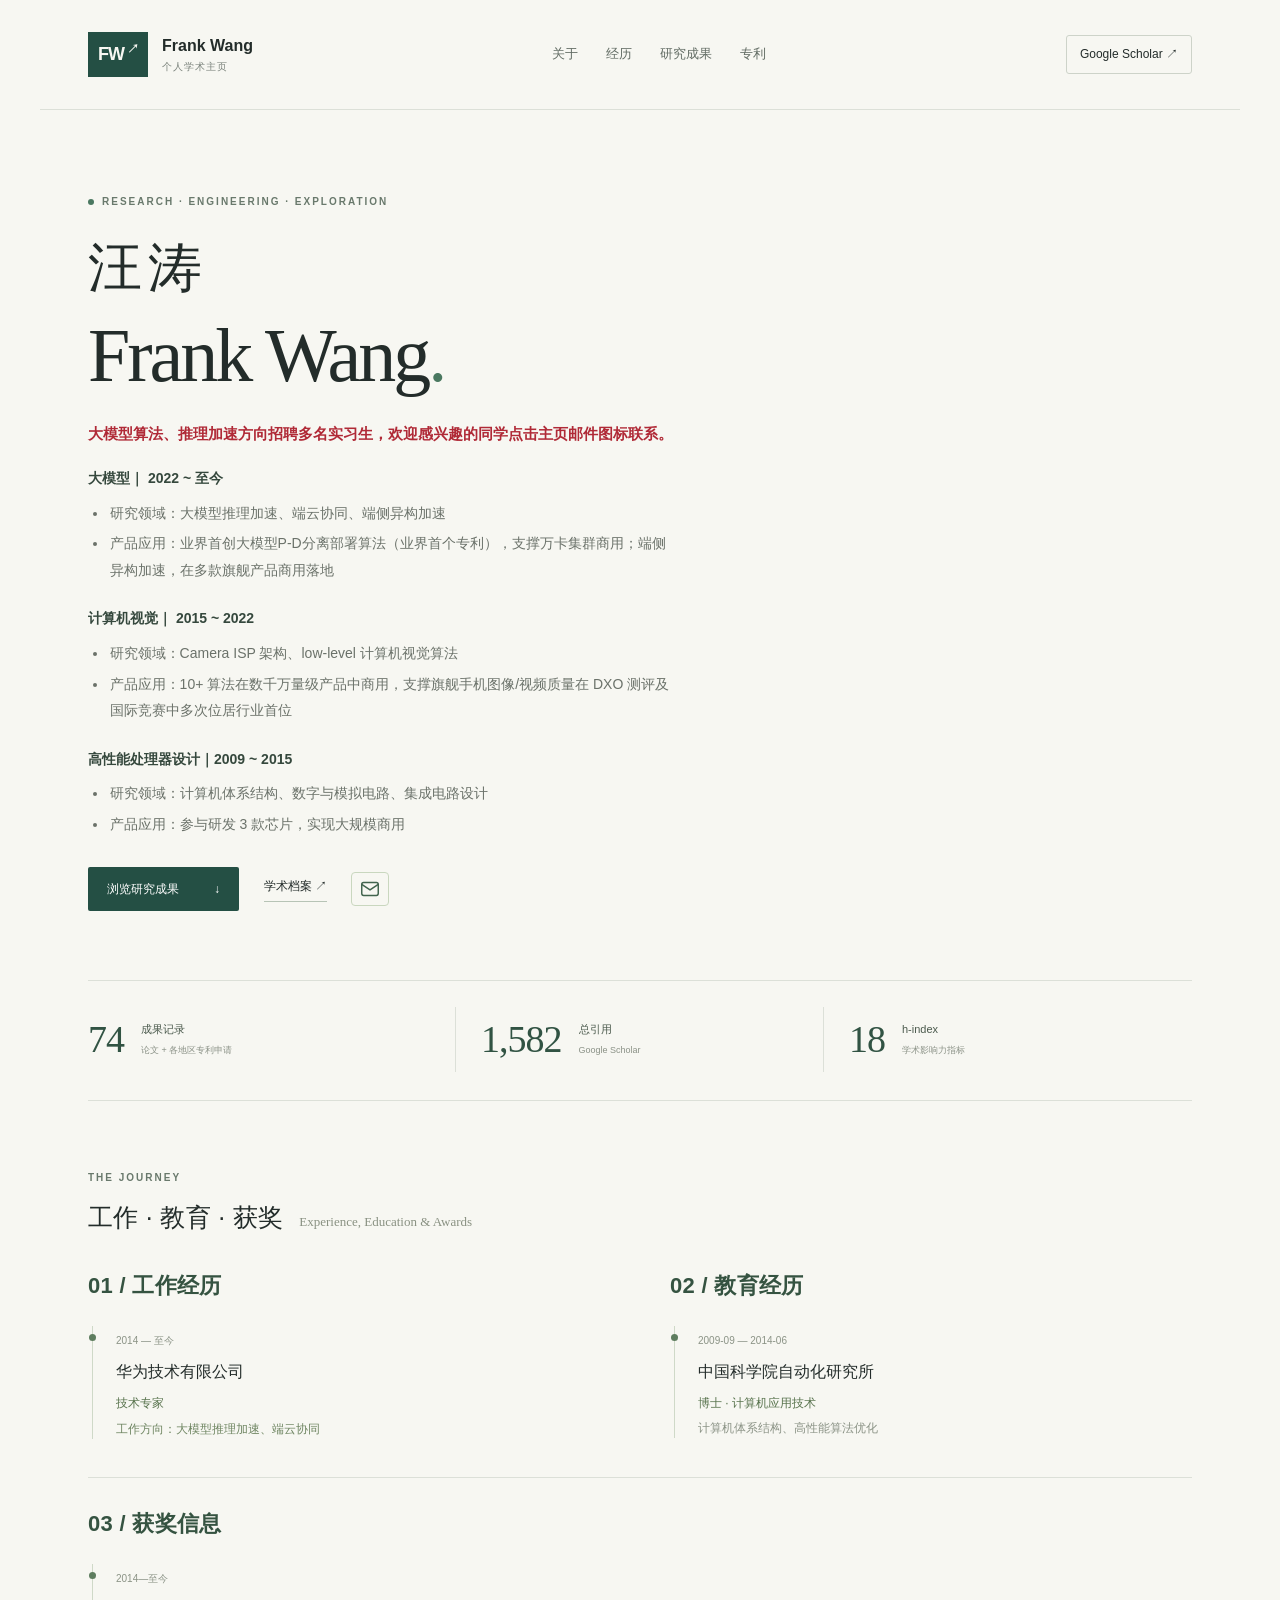
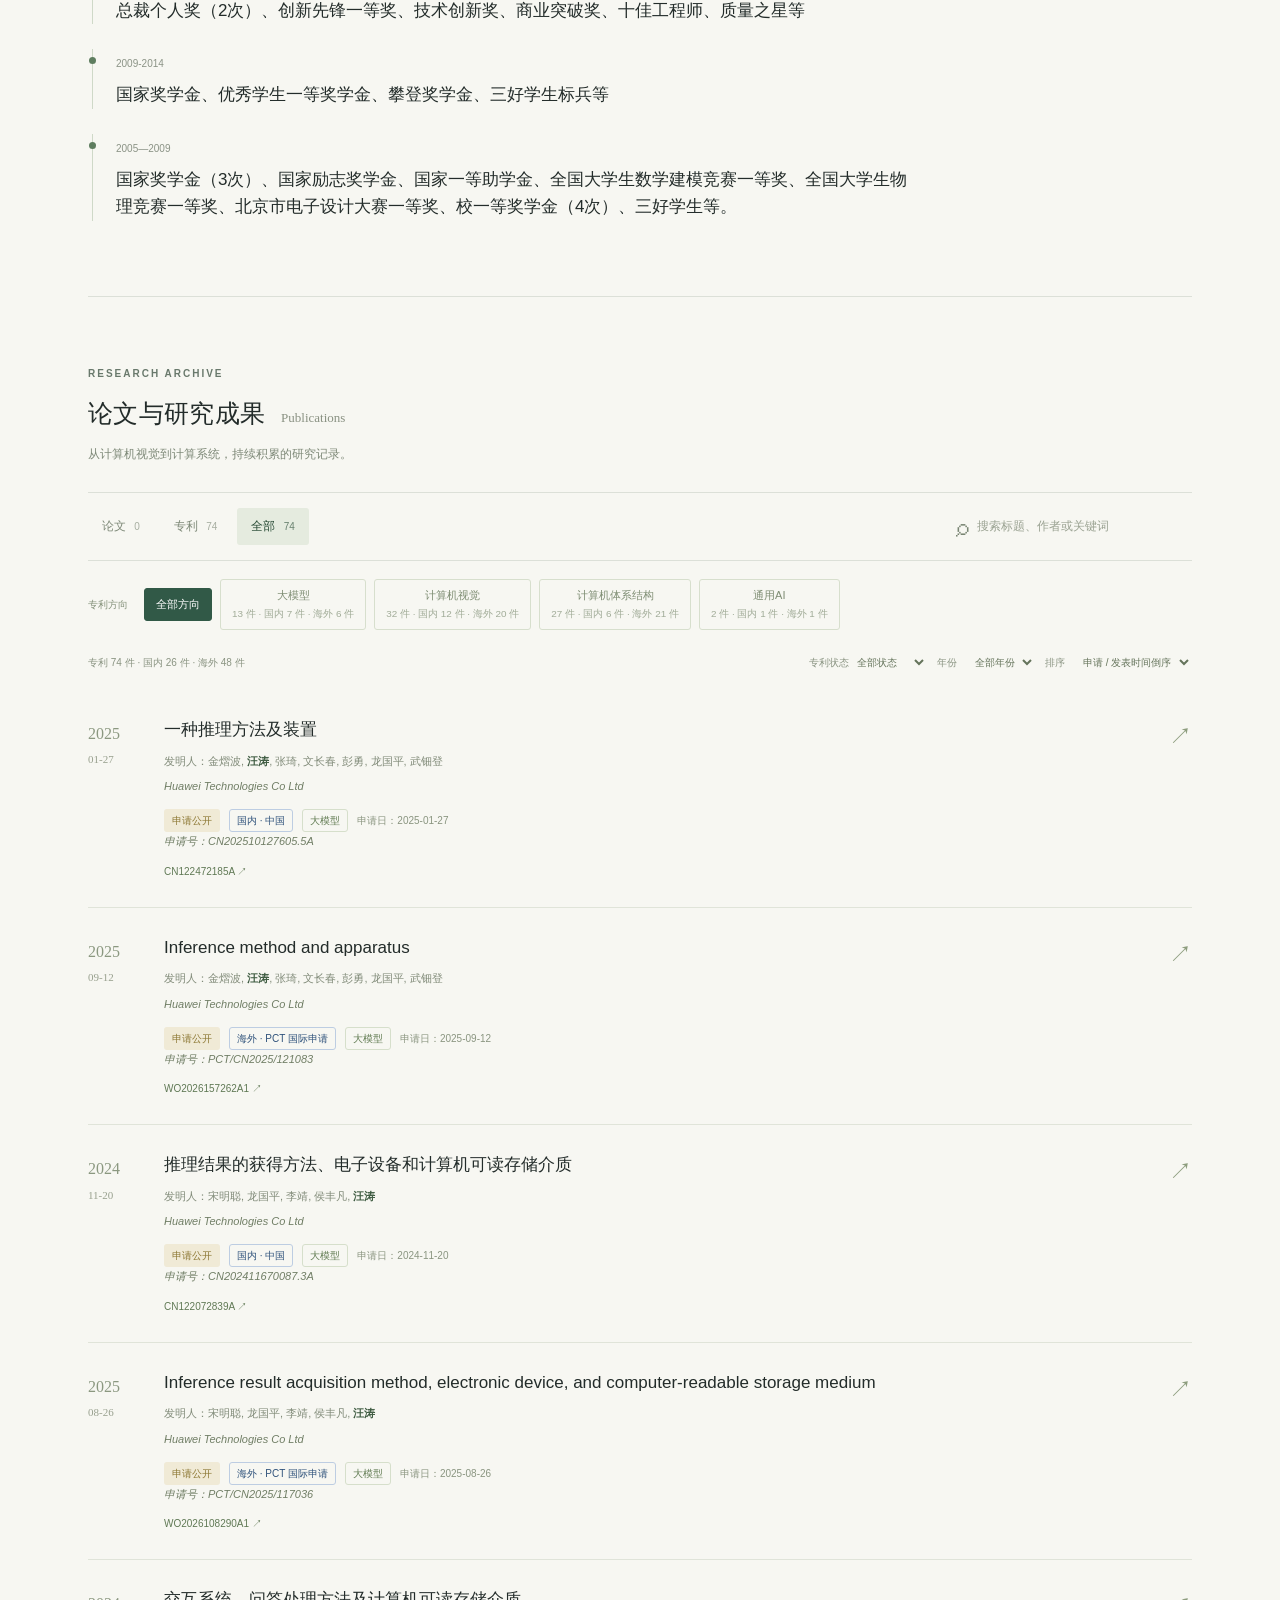
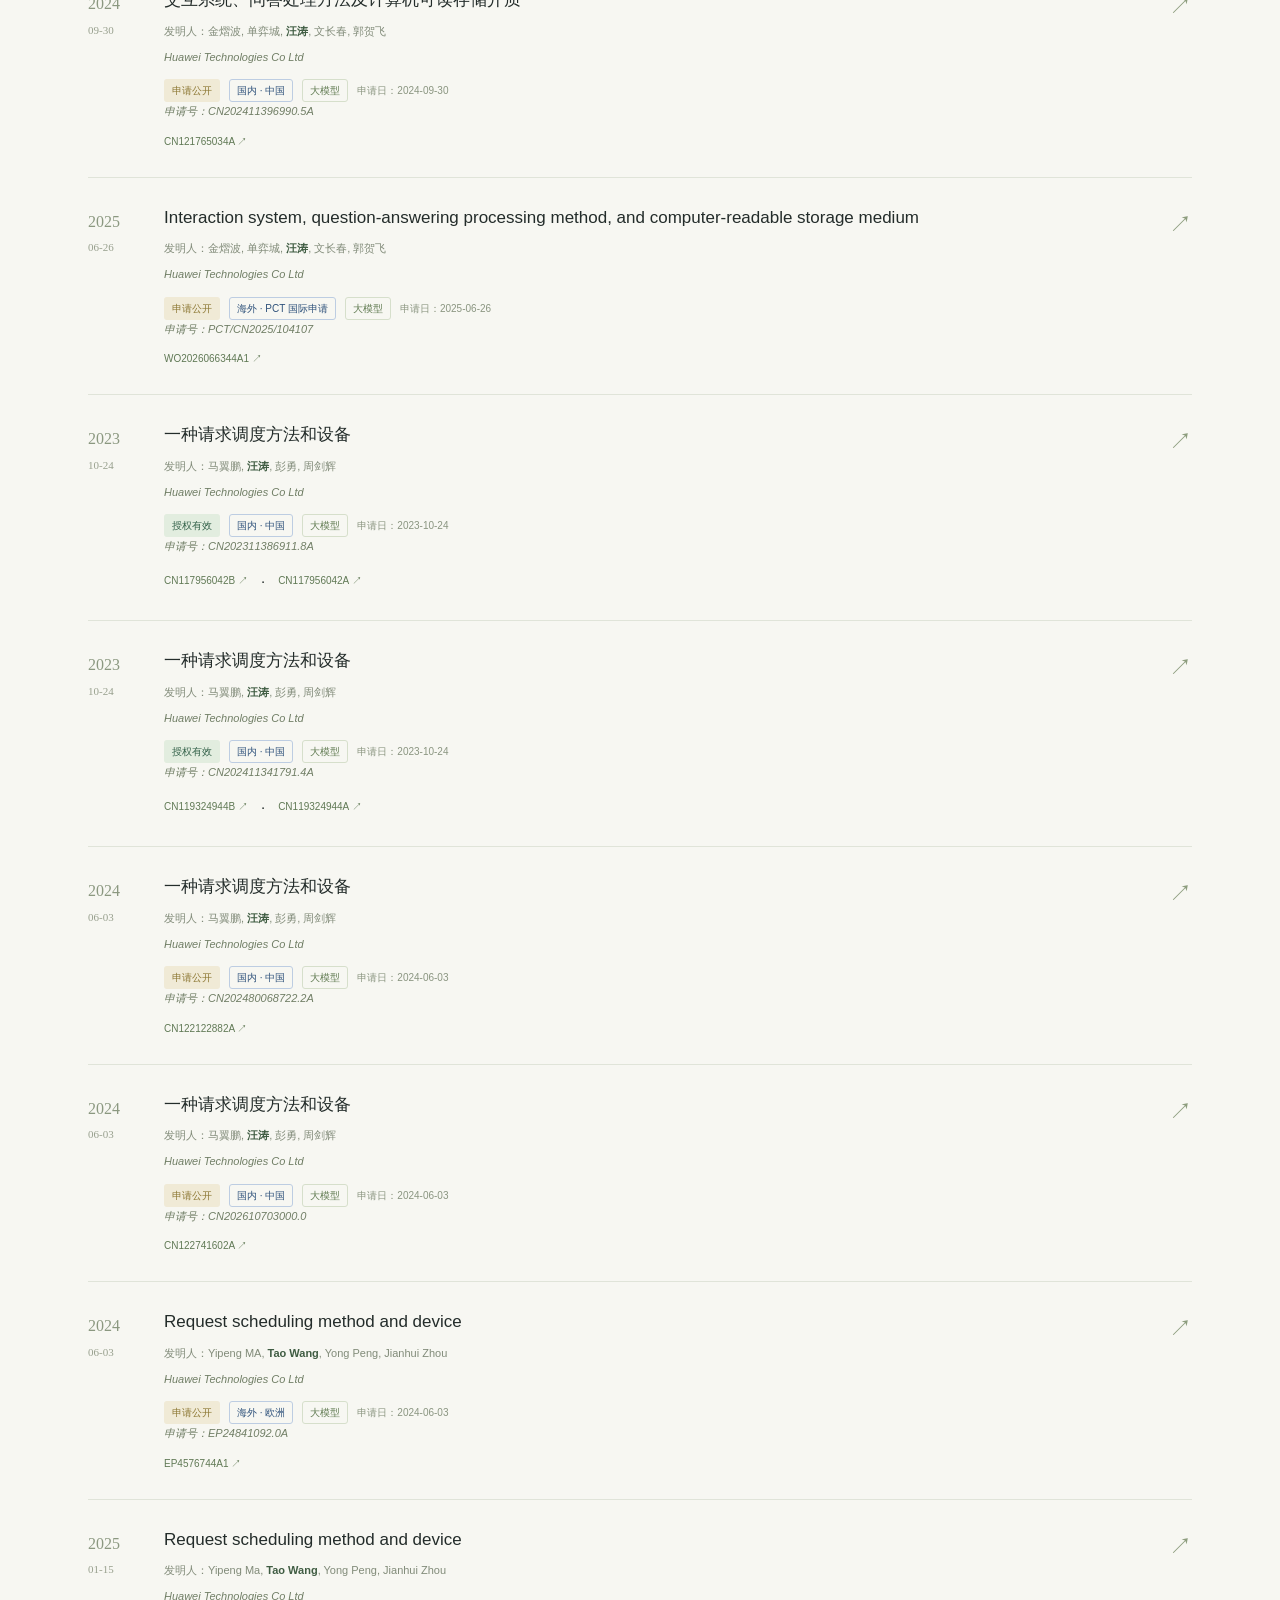
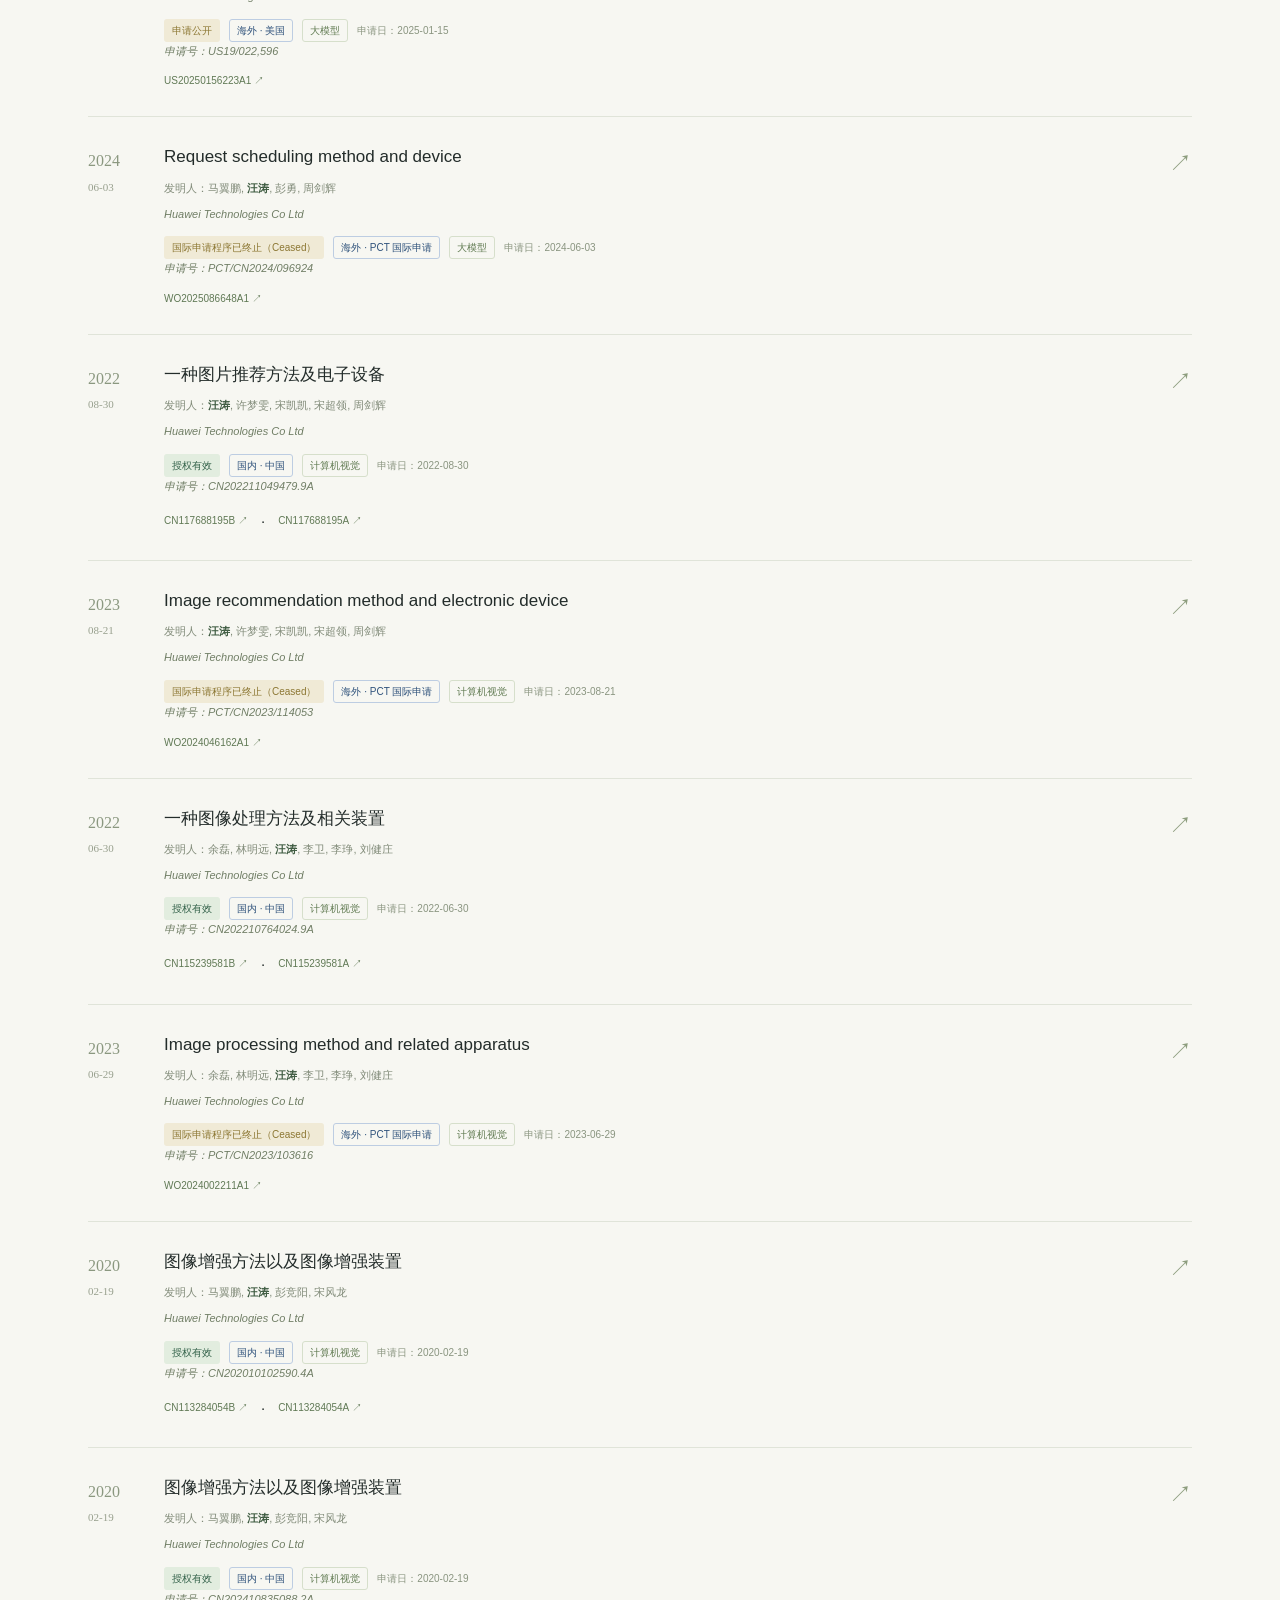
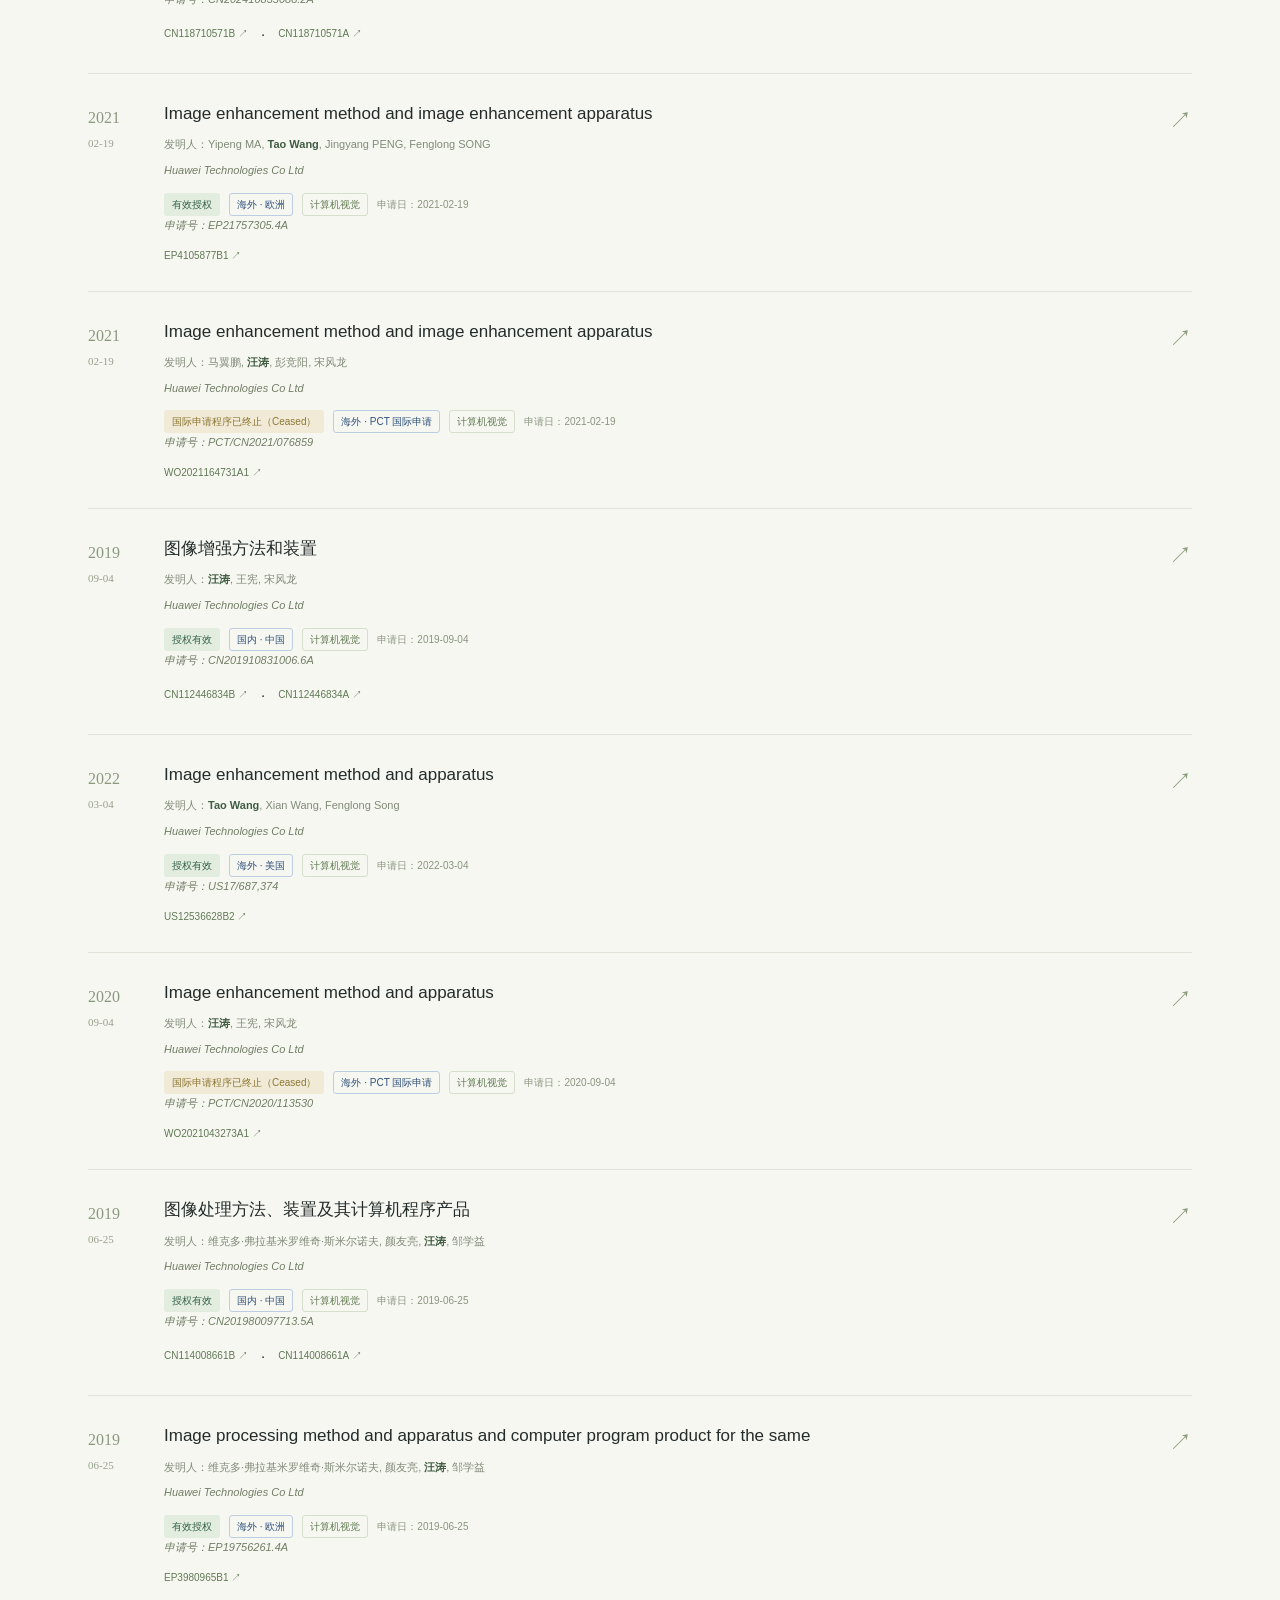
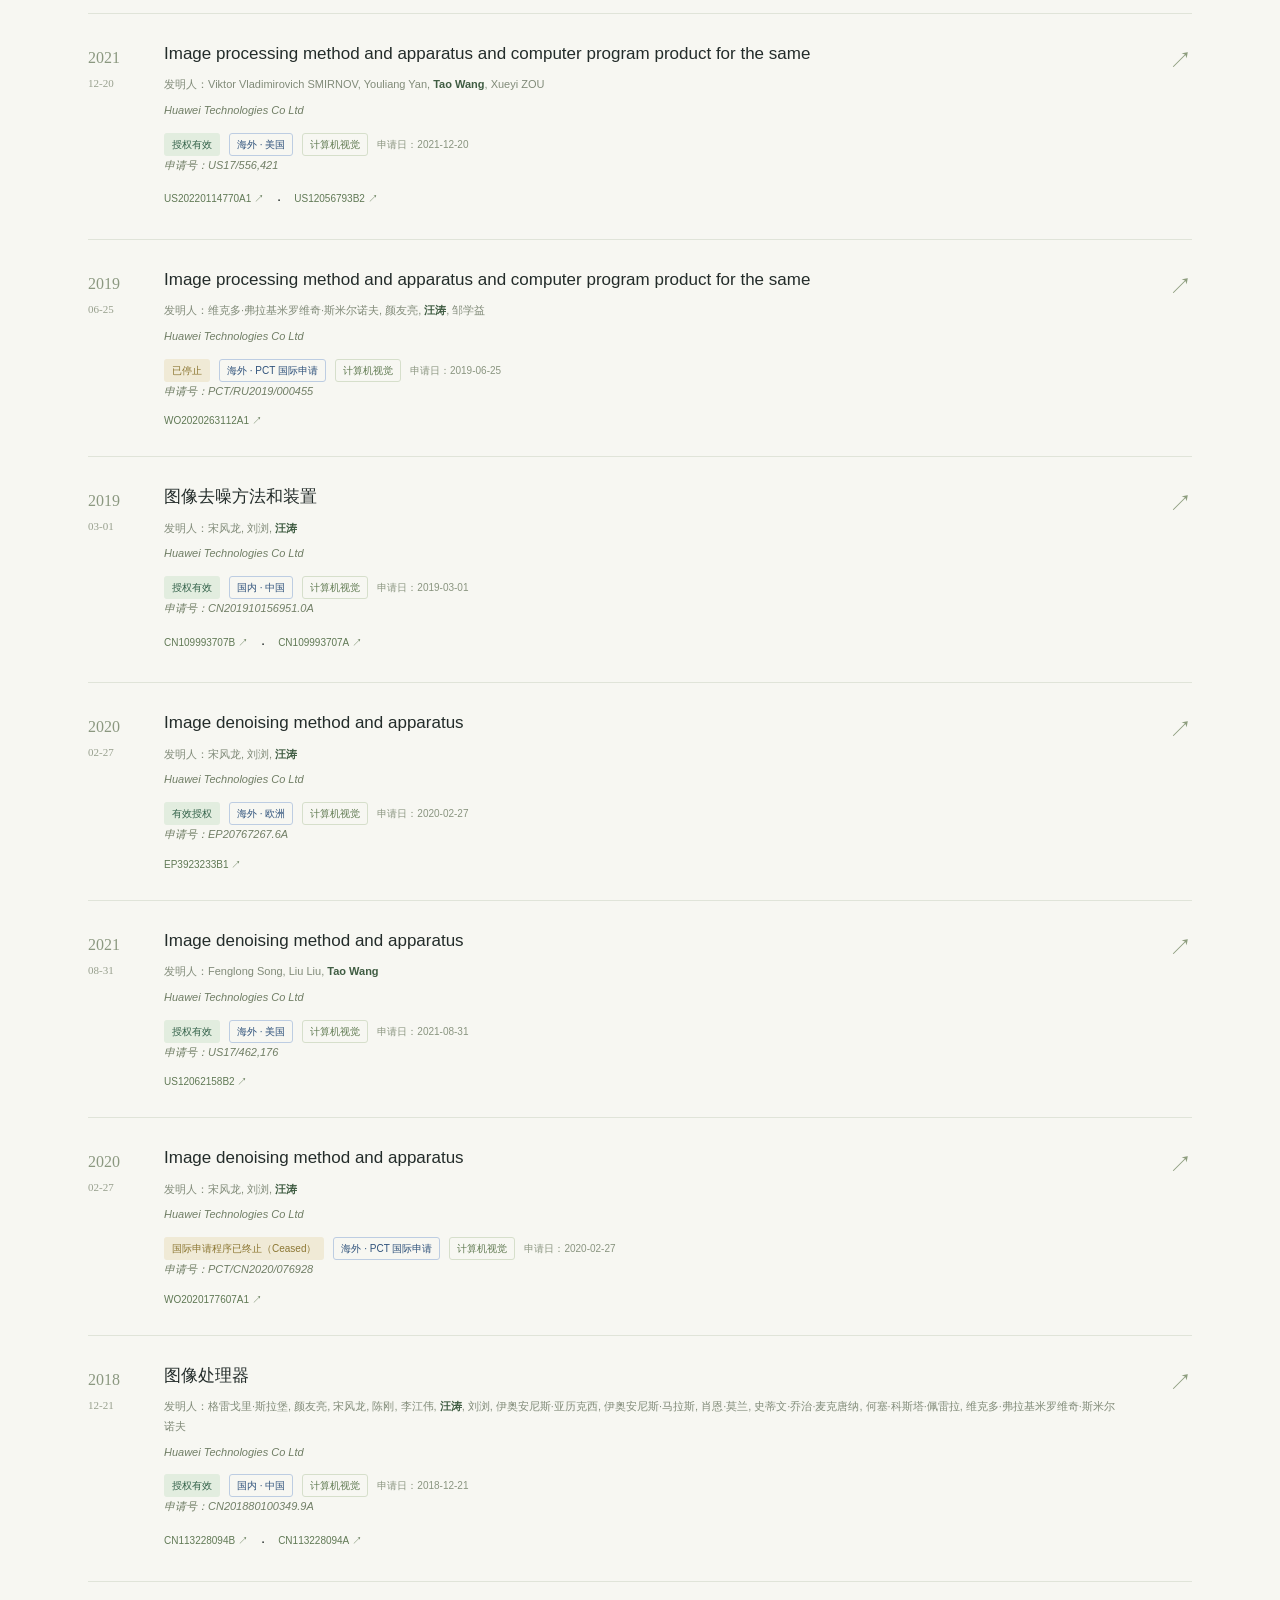
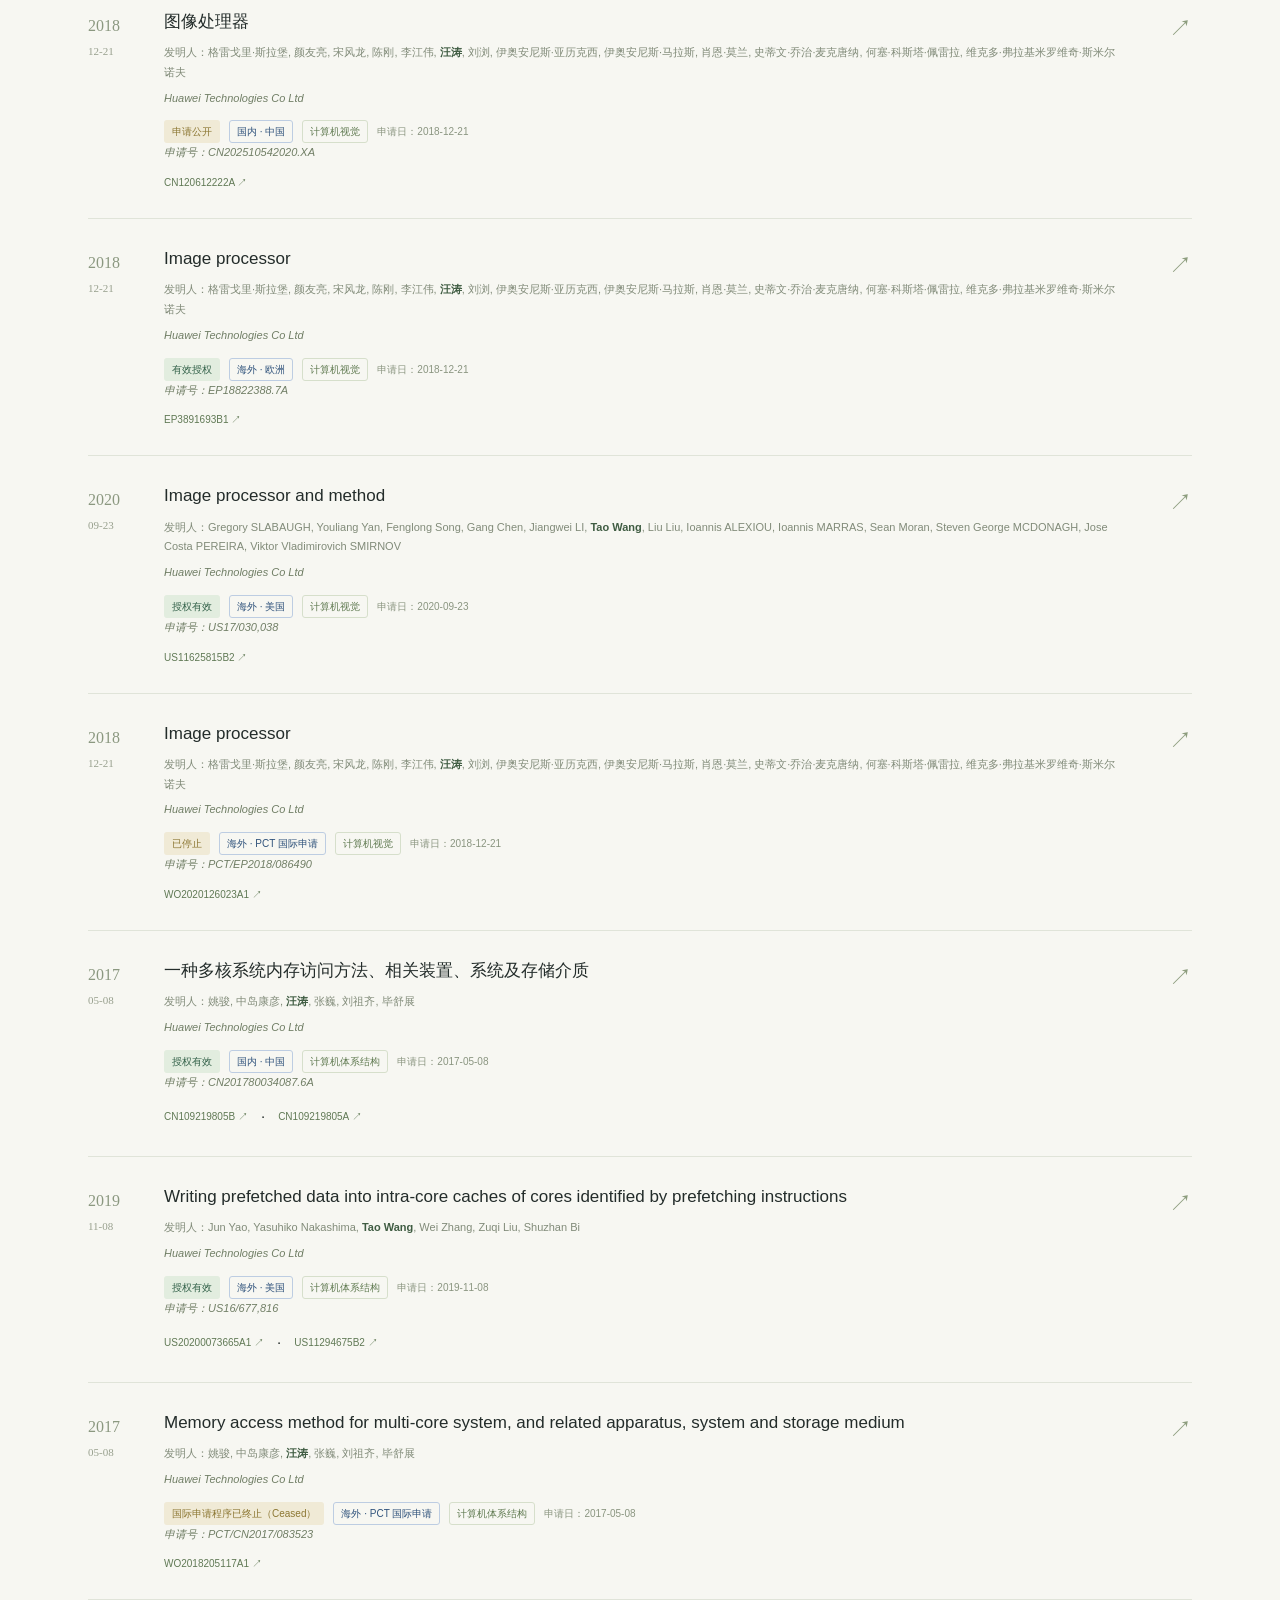
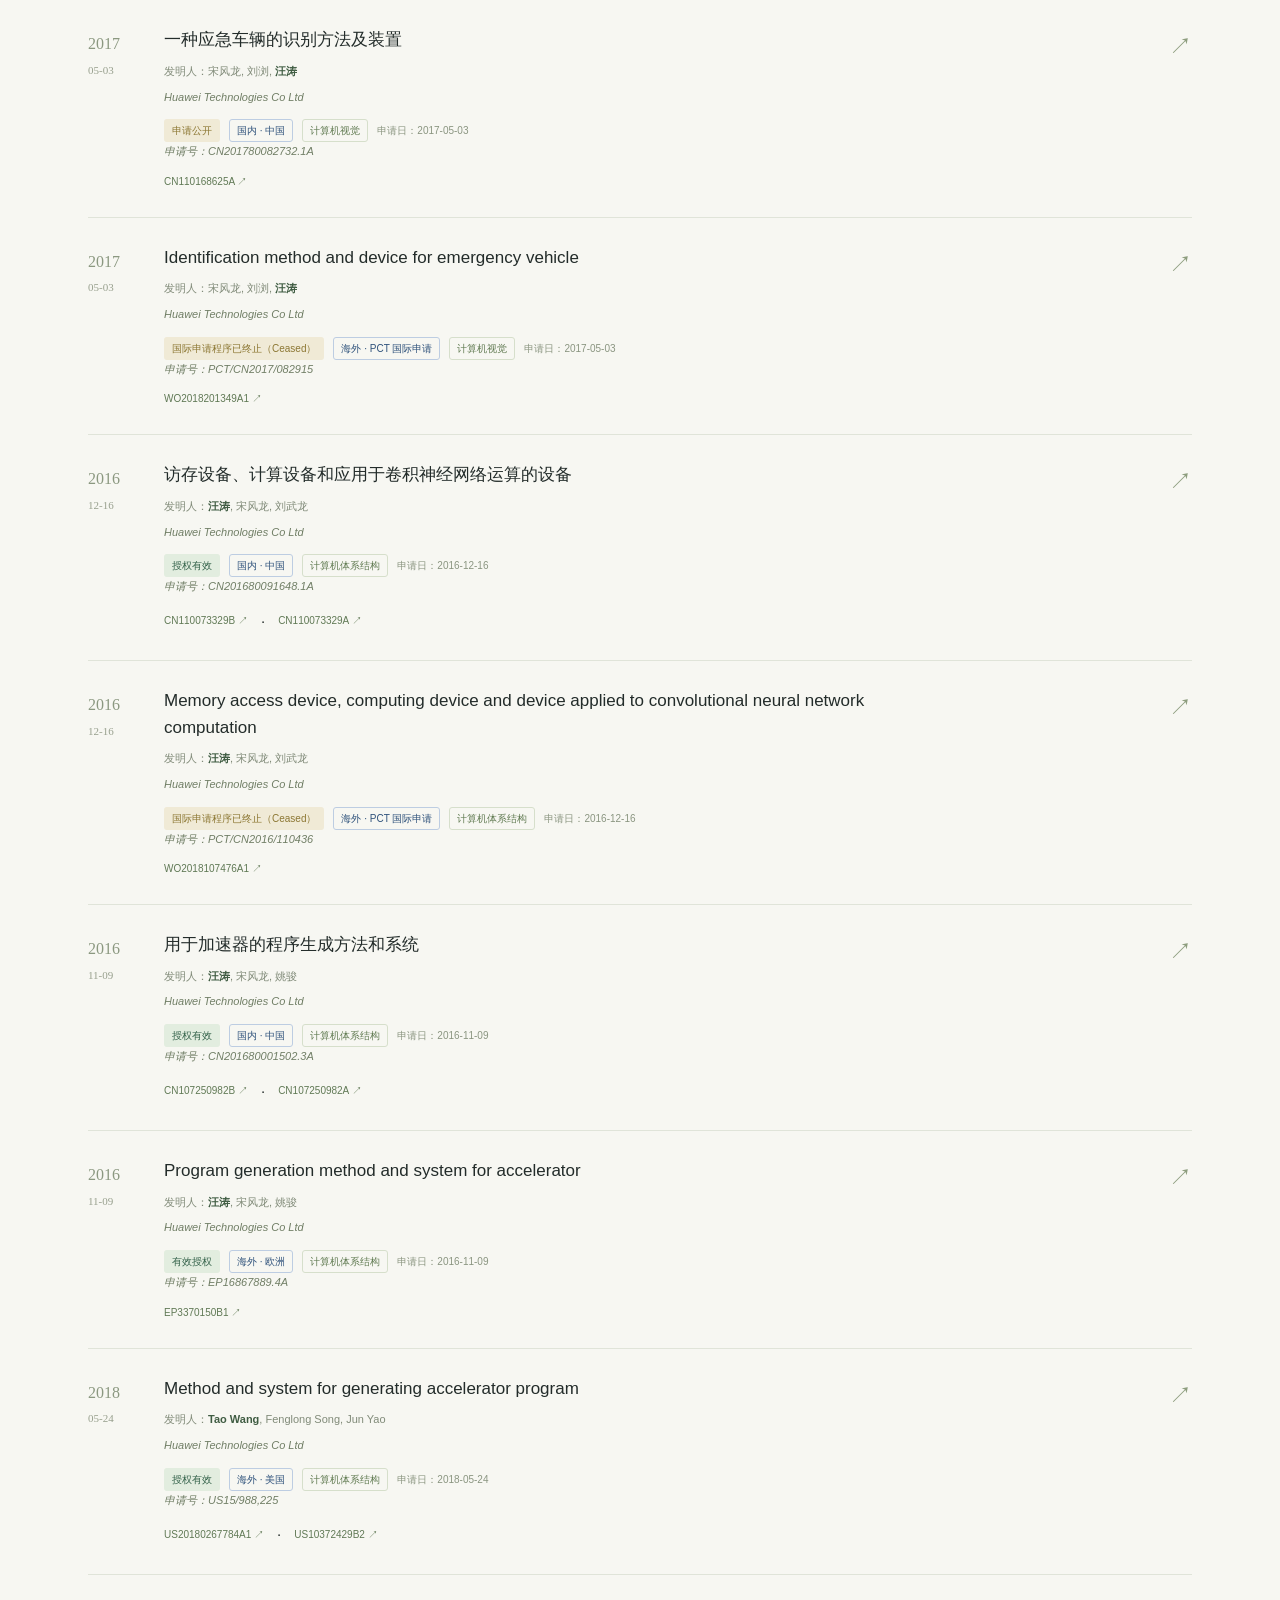
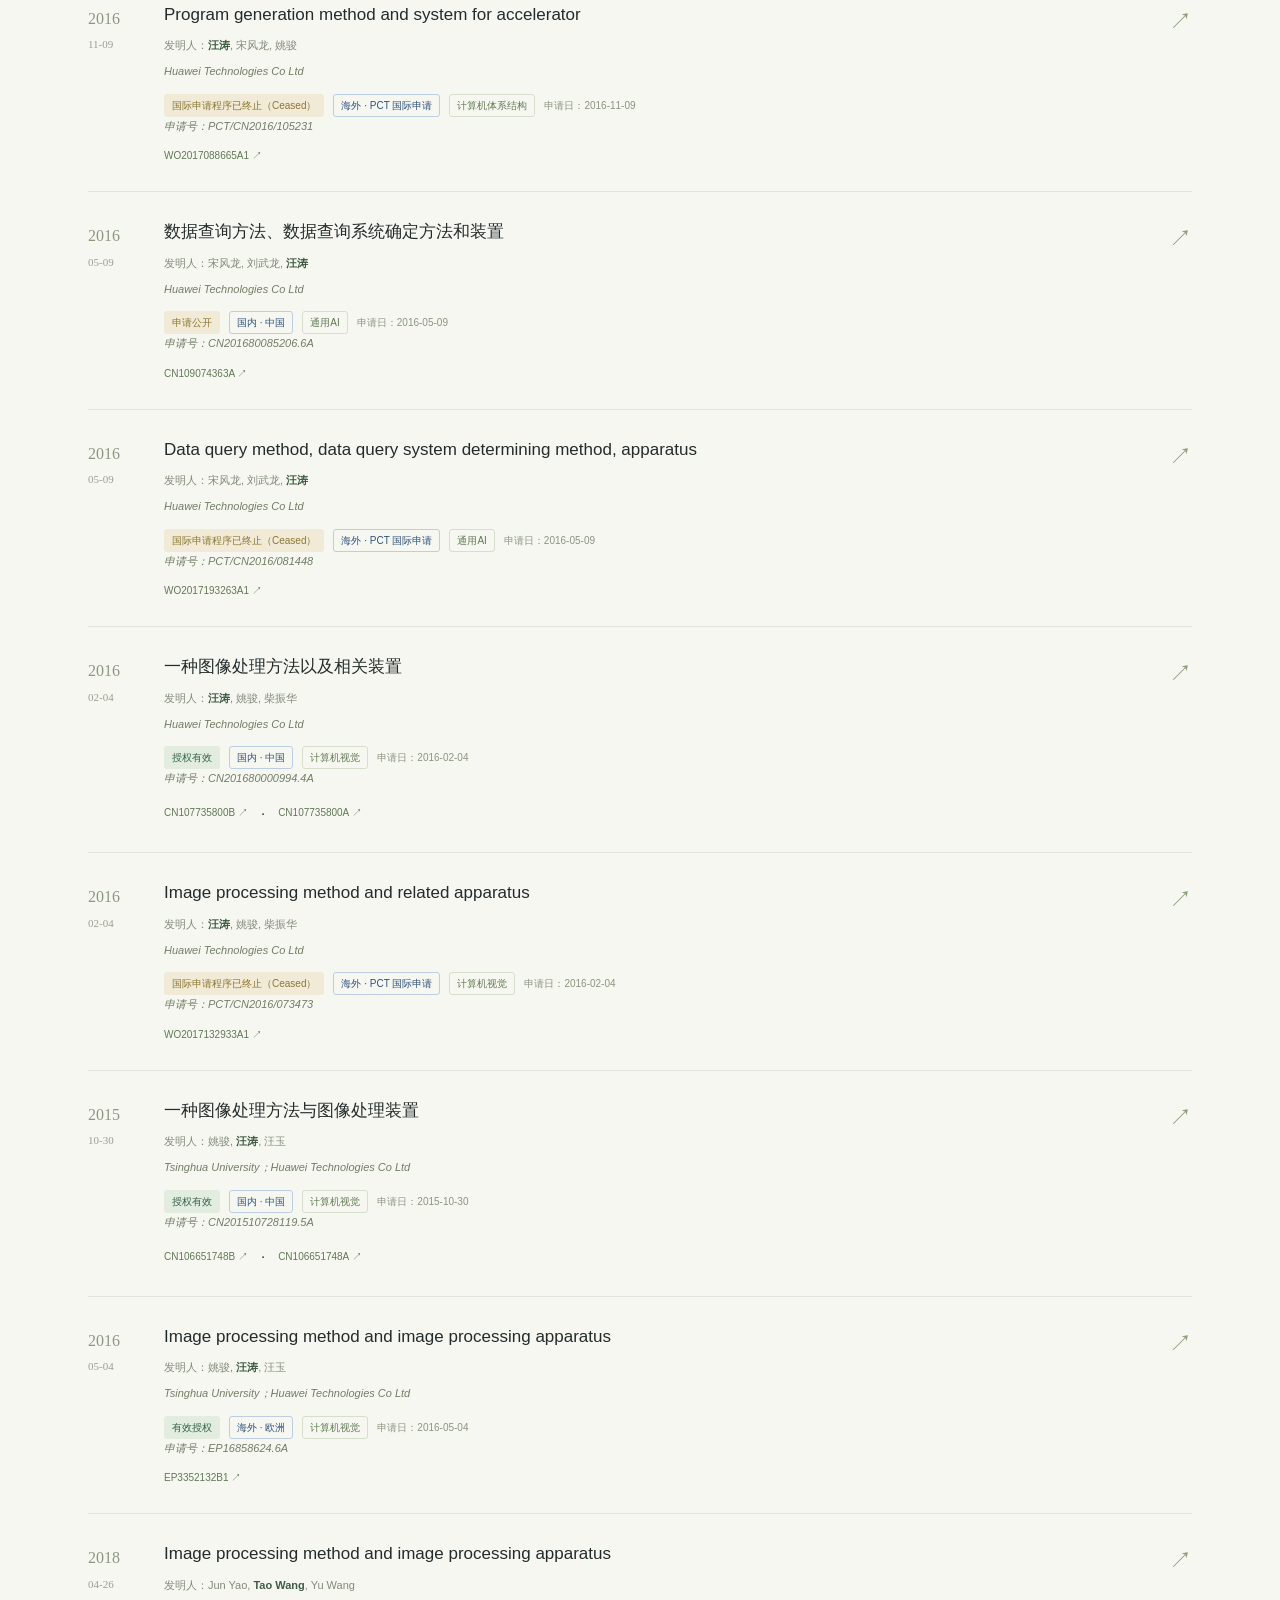
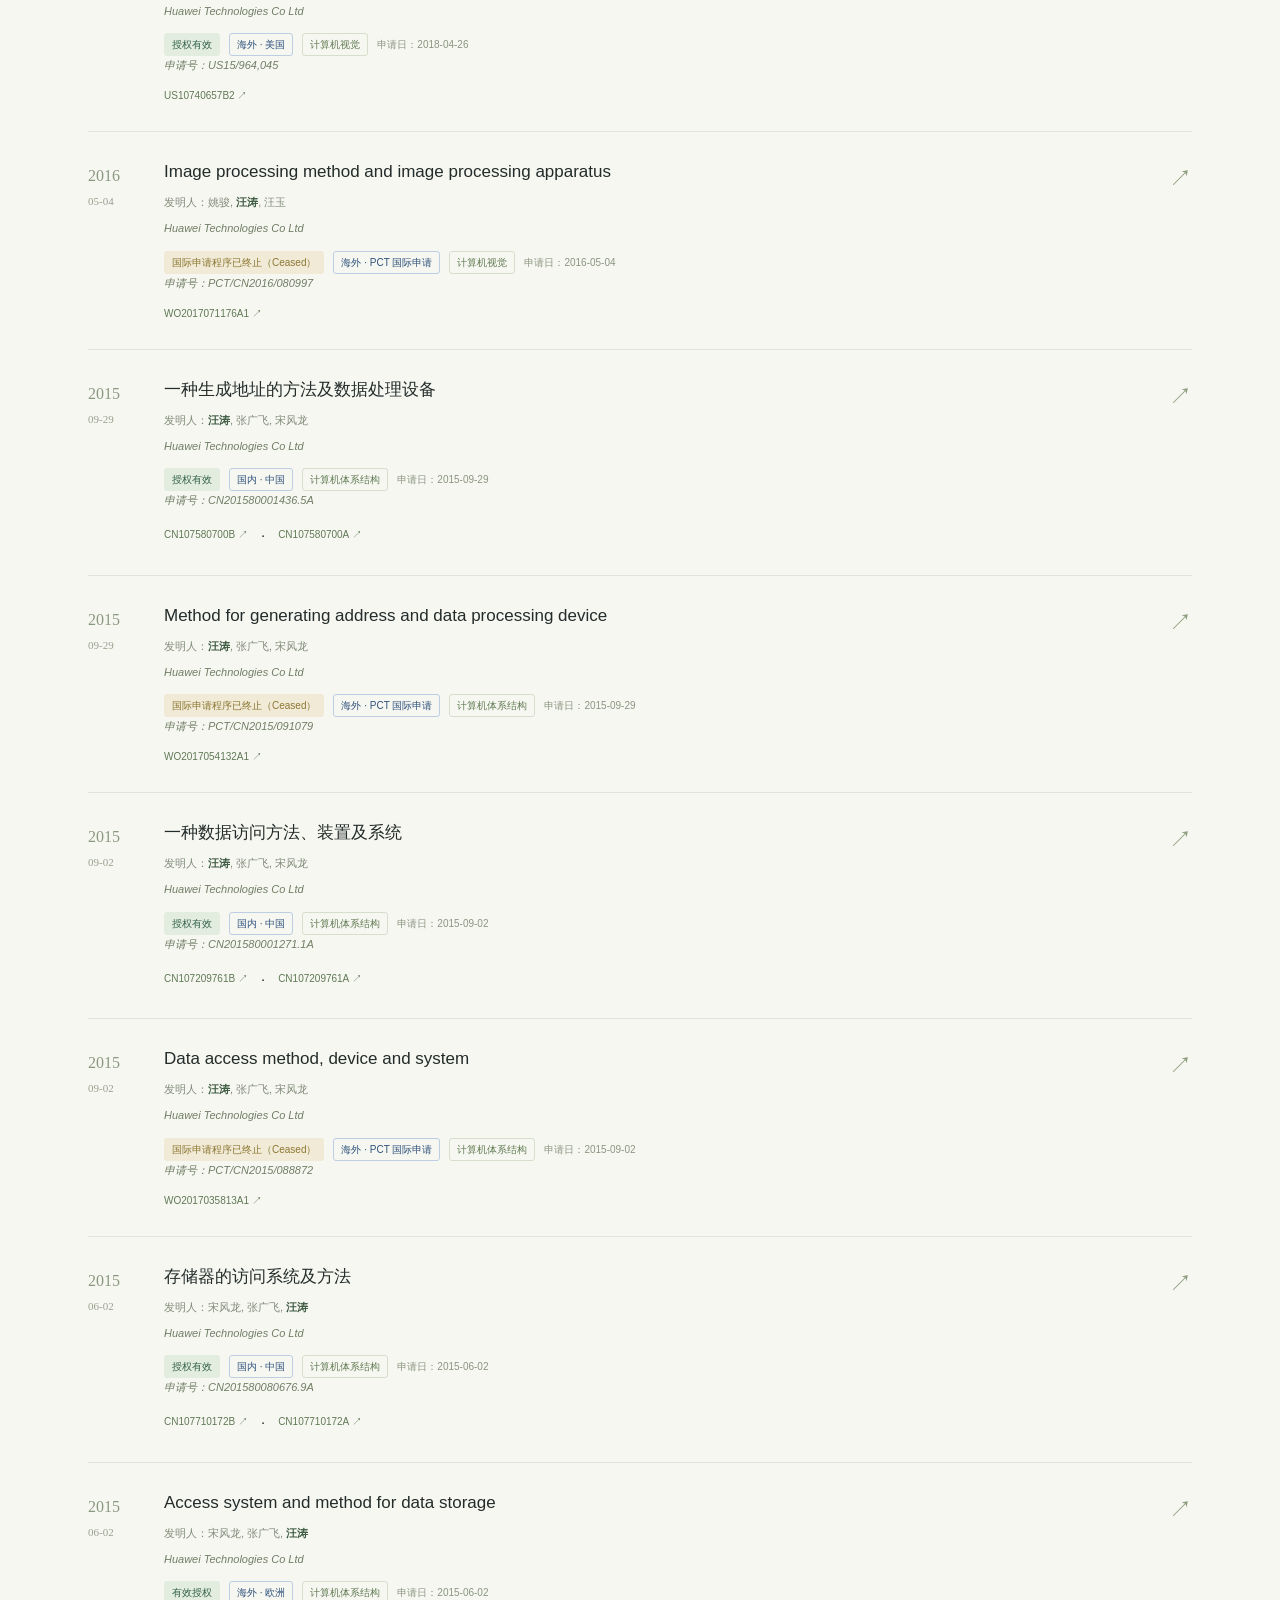
==== commit 317c72ae: "Display Frank Wang on the academic homepage" ====
--- a/index.html
+++ b/index.html
@@ -1,29 +1,29 @@
 <!doctype html>
-<html lang="zh-CN" data-site-version="d04a1e5780f1">
+<html lang="zh-CN" data-site-version="7b35aae6c1e9">
 <head>
   <meta charset="utf-8"><meta name="viewport" content="width=device-width,initial-scale=1">
-  <meta name="description" content="汪涛 Tao Wang 的个人学术主页：研究方向、工作与教育经历、论文和专利。">
-  <meta name="theme-color" content="#f7f7f2"><title>汪涛 · Tao Wang · 个人主页</title>
-  <link rel="stylesheet" href="style.css?v=d04a1e5780f1"><script src="records.js?v=d04a1e5780f1" defer></script><script src="content.js?v=d04a1e5780f1" defer></script><script src="app.js?v=d04a1e5780f1" defer></script>
+  <meta name="description" content="汪涛 Frank Wang 的个人学术主页：研究方向、工作与教育经历、论文和专利。">
+  <meta name="theme-color" content="#f7f7f2"><title>汪涛 · Frank Wang · 个人主页</title>
+  <link rel="stylesheet" href="style.css?v=7b35aae6c1e9"><script src="records.js?v=7b35aae6c1e9" defer></script><script src="content.js?v=7b35aae6c1e9" defer></script><script src="app.js?v=7b35aae6c1e9" defer></script>
   <link rel="canonical" href="https://frank2wang87.github.io/">
   <meta name="robots" content="index, follow">
   <meta property="og:type" content="profile">
-  <meta property="og:title" content="汪涛 Tao Wang · 个人学术主页">
+  <meta property="og:title" content="汪涛 Frank Wang · 个人学术主页">
   <meta property="og:description" content="深度学习、计算机视觉与计算机体系结构：汪涛的研究论文、专利与个人经历。">
   <meta property="og:url" content="https://frank2wang87.github.io/">
-  <script type="application/ld+json">{"@context": "https://schema.org", "@type": "ProfilePage", "url": "https://frank2wang87.github.io/", "mainEntity": {"@type": "Person", "name": "Tao Wang", "alternateName": "汪涛", "url": "https://frank2wang87.github.io/", "affiliation": {"@type": "Organization", "name": "Huawei Technologies Co., Ltd."}, "knowsAbout": ["Deep Learning", "Computer Vision", "Computer Architecture"], "sameAs": ["https://scholar.google.com/citations?user=QIy6O2EAAAAJ&hl=zh-CN", "https://github.com/frank2wang87"]}}</script>
+  <script type="application/ld+json">{"@context": "https://schema.org", "@type": "ProfilePage", "url": "https://frank2wang87.github.io/", "mainEntity": {"@type": "Person", "name": "Frank Wang", "alternateName": "汪涛", "url": "https://frank2wang87.github.io/", "affiliation": {"@type": "Organization", "name": "Huawei Technologies Co., Ltd."}, "knowsAbout": ["Deep Learning", "Computer Vision", "Computer Architecture"], "sameAs": ["https://scholar.google.com/citations?user=QIy6O2EAAAAJ&hl=zh-CN", "https://github.com/frank2wang87"]}}</script>
 </head>
 <body>
 <a class="skip" href="#main">跳至正文</a>
-<header class="header" id="site-header"><a class="brand" href="#about"><span class="brand-mark">TW<span>↗</span></span><span>Tao Wang<span class="brand-sub">个人学术主页</span></span></a><nav aria-label="主导航"><a href="#about">关于</a><a href="#experience">经历</a><a href="#research">研究成果</a><a href="#patents">专利</a></nav><a class="scholar-nav" href="https://scholar.google.com/citations?user=QIy6O2EAAAAJ&amp;hl=zh-CN" target="_blank" rel="noopener">Google Scholar ↗</a></header>
+<header class="header" id="site-header"><a class="brand" href="#about"><span class="brand-mark">FW<span>↗</span></span><span>Frank Wang<span class="brand-sub">个人学术主页</span></span></a><nav aria-label="主导航"><a href="#about">关于</a><a href="#experience">经历</a><a href="#research">研究成果</a><a href="#patents">专利</a></nav><a class="scholar-nav" href="https://scholar.google.com/citations?user=QIy6O2EAAAAJ&amp;hl=zh-CN" target="_blank" rel="noopener">Google Scholar ↗</a></header>
 <main id="main">
-<section class="hero" id="about"><div class="hero-copy"><p class="eyebrow"><span class="dot"></span>RESEARCH · ENGINEERING · EXPLORATION</p><h1>汪涛<span>Tao Wang<span class="name-dot">.</span></span></h1><p class="recruitment-note">大模型算法、推理加速方向招聘多名实习生，欢迎感兴趣的同学点击主页邮件图标联系。</p><div class="intro-group"><p class="intro"><strong>大模型｜ 2022 ~ 至今</strong></p><ul class="intro intro-list"><li>研究领域：大模型推理加速、端云协同、端侧异构加速</li><li>产品应用：业界首创大模型P-D分离部署算法（业界首个专利），支撑万卡集群商用；端侧异构加速，在多款旗舰产品商用落地</li></ul></div><div class="intro-group"><p class="intro"><strong>计算机视觉｜ 2015 ~ 2022</strong></p><ul class="intro intro-list"><li>研究领域：Camera ISP 架构、low-level 计算机视觉算法</li><li>产品应用：10+ 算法在数千万量级产品中商用，支撑旗舰手机图像/视频质量在 DXO 测评及国际竞赛中多次位居行业首位</li></ul></div><div class="intro-group"><p class="intro"><strong>高性能处理器设计｜2009 ~ 2015</strong></p><ul class="intro intro-list"><li>研究领域：计算机体系结构、数字与模拟电路、集成电路设计</li><li>产品应用：参与研发 3 款芯片，实现大规模商用</li></ul></div><div class="hero-actions"><a class="button" href="#research">浏览研究成果 <span>↓</span></a><div class="hero-links"><a class="text-link" href="https://scholar.google.com/citations?user=QIy6O2EAAAAJ&amp;hl=zh-CN" target="_blank" rel="noopener">学术档案 ↗</a><a class="contact-detail email-icon" href="mailto:frank_wang87@163.com" aria-label="发送邮件" title="发送邮件"><svg viewBox="0 0 24 24" width="22" height="22" fill="none" stroke="currentColor" stroke-width="1.6" stroke-linecap="round" stroke-linejoin="round" aria-hidden="true"><rect x="3" y="5" width="18" height="14" rx="2"></rect><path d="m3 7 9 6 9-6"></path></svg></a></div></div> </div><aside class="research-note"><h2 class="note-top">RESEARCH INTERESTS</h2><ol><li><div>LLM Infra/Inference Acceleration<small>大模型基础设施/推理加速</small> </div><b>↗</b></li><li><div>Deep Learning<small>深度学习</small> </div><b>↗</b></li><li><div>Computer Vision<small>计算机视觉</small> </div><b>↗</b></li><li><div>Computer Architecture<small>计算机体系结构</small> </div><b>↗</b></li></ol><p>从视觉理解，到高效计算。</p></aside></section>
+<section class="hero" id="about"><div class="hero-copy"><p class="eyebrow"><span class="dot"></span>RESEARCH · ENGINEERING · EXPLORATION</p><h1>汪涛<span>Frank Wang<span class="name-dot">.</span></span></h1><p class="recruitment-note">大模型算法、推理加速方向招聘多名实习生，欢迎感兴趣的同学点击主页邮件图标联系。</p><div class="intro-group"><p class="intro"><strong>大模型｜ 2022 ~ 至今</strong></p><ul class="intro intro-list"><li>研究领域：大模型推理加速、端云协同、端侧异构加速</li><li>产品应用：业界首创大模型P-D分离部署算法（业界首个专利），支撑万卡集群商用；端侧异构加速，在多款旗舰产品商用落地</li></ul></div><div class="intro-group"><p class="intro"><strong>计算机视觉｜ 2015 ~ 2022</strong></p><ul class="intro intro-list"><li>研究领域：Camera ISP 架构、low-level 计算机视觉算法</li><li>产品应用：10+ 算法在数千万量级产品中商用，支撑旗舰手机图像/视频质量在 DXO 测评及国际竞赛中多次位居行业首位</li></ul></div><div class="intro-group"><p class="intro"><strong>高性能处理器设计｜2009 ~ 2015</strong></p><ul class="intro intro-list"><li>研究领域：计算机体系结构、数字与模拟电路、集成电路设计</li><li>产品应用：参与研发 3 款芯片，实现大规模商用</li></ul></div><div class="hero-actions"><a class="button" href="#research">浏览研究成果 <span>↓</span></a><div class="hero-links"><a class="text-link" href="https://scholar.google.com/citations?user=QIy6O2EAAAAJ&amp;hl=zh-CN" target="_blank" rel="noopener">学术档案 ↗</a><a class="contact-detail email-icon" href="mailto:frank_wang87@163.com" aria-label="发送邮件" title="发送邮件"><svg viewBox="0 0 24 24" width="22" height="22" fill="none" stroke="currentColor" stroke-width="1.6" stroke-linecap="round" stroke-linejoin="round" aria-hidden="true"><rect x="3" y="5" width="18" height="14" rx="2"></rect><path d="m3 7 9 6 9-6"></path></svg></a></div></div> </div><aside class="research-note"><h2 class="note-top">RESEARCH INTERESTS</h2><ol><li><div>LLM Infra/Inference Acceleration<small>大模型基础设施/推理加速</small> </div><b>↗</b></li><li><div>Deep Learning<small>深度学习</small> </div><b>↗</b></li><li><div>Computer Vision<small>计算机视觉</small> </div><b>↗</b></li><li><div>Computer Architecture<small>计算机体系结构</small> </div><b>↗</b></li></ol><p>从视觉理解，到高效计算。</p></aside></section>
 <section class="metrics" id="scholar-metrics" aria-label="学术概览"><div><strong id="record-count">128</strong><span>成果记录 <small>论文 + 各地区专利申请</small></span></div><div><strong id="citation-count">1,582</strong><span>总引用 <small>Google Scholar</small></span></div><div><strong id="h-index">18</strong><span>h-index <small>学术影响力指标</small></span></div></section>
 <section class="section experience" id="experience"><div class="section-heading"><div><p class="eyebrow">THE JOURNEY</p><h2>工作 · 教育 · 获奖<span>Experience, Education & Awards</span></h2></div></div><div class="journey-grid"><article><h3 class="journey-heading">01 / 工作经历</h3><div class="timeline"><span class="timeline-dot"></span><small>2014 — 至今</small><h4>华为技术有限公司</h4><p class="journey-subtitle">技术专家</p><p class="journey-direction">工作方向：大模型推理加速、端云协同</p></div></article><article><h3 class="journey-heading">02 / 教育经历</h3><div class="timeline"><span class="timeline-dot"></span><small>2009-09 — 2014-06</small><h4>中国科学院自动化研究所</h4><p class="journey-subtitle">博士 · 计算机应用技术</p><p>计算机体系结构、高性能算法优化</p></div></article></div><div id="awards" class="awards-block"><article><h3 class="journey-heading">03 / 获奖信息</h3><div class="timeline"><span class="timeline-dot"></span><small>2014—至今</small><h4>总裁个人奖（2次）、创新先锋一等奖、技术创新奖、商业突破奖、十佳工程师、质量之星等</h4></div><div class="timeline"><span class="timeline-dot"></span><small>2009-2014</small><h4>国家奖学金、优秀学生一等奖学金、攀登奖学金、三好学生标兵等</h4></div><div class="timeline"><span class="timeline-dot"></span><small>2005—2009</small><h4>国家奖学金（3次）、国家励志奖学金、国家一等助学金、全国大学生数学建模竞赛一等奖、全国大学生物理竞赛一等奖、北京市电子设计大赛一等奖、校一等奖学金（4次）、三好学生等。</h4></div></article></div></section>
 <section class="section" id="research"><div class="section-heading"><div><p class="eyebrow">RESEARCH ARCHIVE</p><h2>论文与研究成果<span>Publications</span></h2></div></div><p class="section-description" id="research-description">从计算机视觉到计算系统，持续积累的研究记录。</p><div class="toolbar"><div class="tabs" role="group" aria-label="成果类型"><button data-type="paper" aria-pressed="false">论文 <span id="paper-n">22</span></button><button data-type="patent" aria-pressed="false">专利 <span id="patent-n">106</span></button><button data-type="all" class="active" aria-pressed="true">全部 <span id="all-n">128</span></button></div><label class="search"><span aria-hidden="true">⌕</span><input type="search" id="search" placeholder="搜索标题、作者或关键词" aria-label="搜索成果"></label></div><div class="category-filters" id="category-filters" role="group" aria-label="专利方向"><span>专利方向</span><button data-category="all" class="active" aria-pressed="true">全部方向</button><button data-category="大模型" aria-pressed="false">大模型 <small id="category-count-0">15 件 · 国内 9 件 · 海外 6 件</small></button><button data-category="计算机视觉" aria-pressed="false">计算机视觉 <small id="category-count-1">45 件 · 国内 25 件 · 海外 20 件</small></button><button data-category="计算机体系结构" aria-pressed="false">计算机体系结构 <small id="category-count-2">42 件 · 国内 21 件 · 海外 21 件</small></button><button data-category="通用AI" aria-pressed="false">通用AI <small id="category-count-3">4 件 · 国内 3 件 · 海外 1 件</small></button></div><div class="list-meta"><p id="result-count" aria-live="polite">论文 22 篇 · 专利 106 件 · 国内 58 件 · 海外 48 件</p><div><span id="patent-status-wrap"><label for="patent-status">专利状态</label><select id="patent-status"><option value="all">全部状态</option><option value="active">含有效授权</option><option value="pending">申请公开</option></select></span><label for="year">年份</label><select id="year"><option value="all">全部年份</option></select><label for="sort">排序</label><select id="sort"><option value="year">申请 / 发表时间倒序</option><option value="citations">引用由高到低</option><option value="title">标题 A–Z</option></select></div></div><div id="publication-list" class="publication-list"><!-- RECORDS:START --><article class="publication patent-record" id="family-100643439-CN-CN2025101276055" data-family="family-100643439" data-region="CN"><div class="pub-year">2025<small>01-27</small></div><div><h3><a class="" href="https://patents.google.com/patent/CN122472185A/zh" target="_blank" rel="noopener">一种推理方法及装置</a></h3><p class="authors">发明人：金熠波, <strong>汪涛</strong>, 张琦, 文长春, 彭勇, 龙国平, 武钿登</p><p class="venue">Huawei Technologies Co Ltd</p><div class="patent-meta"><span class="status-badge status-pending">申请公开</span><span class="region-badge">国内 · 中国</span><span class="category-badge">大模型</span><span>申请日：2025-01-27</span></div><p class="venue">申请号：CN202510127605.5A</p><div class="pub-bottom"><a class="" href="https://patents.google.com/patent/CN122472185A/zh" target="_blank" rel="noopener">CN122472185A ↗</a></div></div><div class="pub-arrow"><a class="" href="https://patents.google.com/patent/CN122472185A/zh" target="_blank" rel="noopener">↗</a></div></article><article class="publication patent-record" id="family-100643439-WO-PCTCN2025121083" data-family="family-100643439" data-region="WO"><div class="pub-year">2025<small>09-12</small></div><div><h3><a class="" href="https://patents.google.com/patent/WO2026157262A1/en" target="_blank" rel="noopener">Inference method and apparatus</a></h3><p class="authors">发明人：金熠波, <strong>汪涛</strong>, 张琦, 文长春, 彭勇, 龙国平, 武钿登</p><p class="venue">Huawei Technologies Co Ltd</p><div class="patent-meta"><span class="status-badge status-pending">申请公开</span><span class="region-badge">海外 · PCT 国际申请</span><span class="category-badge">大模型</span><span>申请日：2025-09-12</span></div><p class="venue">申请号：PCT/CN2025/121083</p><div class="pub-bottom"><a class="" href="https://patents.google.com/patent/WO2026157262A1/en" target="_blank" rel="noopener">WO2026157262A1 ↗</a></div></div><div class="pub-arrow"><a class="" href="https://patents.google.com/patent/WO2026157262A1/en" target="_blank" rel="noopener">↗</a></div></article><article class="publication"><div class="pub-year">2025</div><div><h3><a class="" href="https://scholar.google.com/citations?view_op=view_citation&amp;hl=zh-CN&amp;user=QIy6O2EAAAAJ&amp;pagesize=100&amp;citation_for_view=QIy6O2EAAAAJ:maZDTaKrznsC" target="_blank" rel="noopener">P/D-Device: Disaggregated Large Language Model between Cloud and Devices</a></h3><p class="authors">Yibo Jin, Yixu Xu, Yue Chen, Chengbin Wang, <strong>Tao Wang</strong>, Jiaqi Huang, Rongfei Zhang, Yiming Dong, Yuting Yan, Ke Cheng, Yingjie Zhu, Shulan Wang, Qianqian Tang, Shuaishuai Meng, Guanxin Cheng, Ze Wang, Shuyan Miao, Ketao Wang, Wen Liu, Yifan Yang, Tong Zhang, Anran Wang, Chengzhou Lu, Tiantian Dong, Yongsheng Zhang, Zhe Wang, Hefei Guo, Hongjie Liu, Wei Lu, Zhengyong Zhang</p><p class="venue">arXiv preprint arXiv:2508.09035</p><div class="pub-bottom"><span class="tag">PUBLICATION</span><span class="cite">引用 2</span><a class="" href="https://scholar.google.com/citations?view_op=view_citation&amp;hl=zh-CN&amp;user=QIy6O2EAAAAJ&amp;pagesize=100&amp;citation_for_view=QIy6O2EAAAAJ:maZDTaKrznsC" target="_blank" rel="noopener">Scholar ↗</a><a class="" href="https://arxiv.org/abs/2508.09035" target="_blank" rel="noopener">来源详情 ↗</a></div></div><div class="pub-arrow"><a class="" href="https://arxiv.org/abs/2508.09035" target="_blank" rel="noopener">↗</a></div></article><article class="publication patent-record" id="family-99808670-CN-CN2024116700873" data-family="family-99808670" data-region="CN"><div class="pub-year">2024<small>11-20</small></div><div><h3><a class="" href="https://patents.google.com/patent/CN122072839A/zh" target="_blank" rel="noopener">推理结果的获得方法、电子设备和计算机可读存储介质</a></h3><p class="authors">发明人：宋明聪, 龙国平, 李靖, 侯丰凡, <strong>汪涛</strong></p><p class="venue">Huawei Technologies Co Ltd</p><div class="patent-meta"><span class="status-badge status-pending">申请公开</span><span class="region-badge">国内 · 中国</span><span class="category-badge">大模型</span><span>申请日：2024-11-20</span></div><p class="venue">申请号：CN202411670087.3A</p><div class="pub-bottom"><a class="" href="https://patents.google.com/patent/CN122072839A/zh" target="_blank" rel="noopener">CN122072839A ↗</a></div></div><div class="pub-arrow"><a class="" href="https://patents.google.com/patent/CN122072839A/zh" target="_blank" rel="noopener">↗</a></div></article><article class="publication patent-record" id="family-99808670-WO-PCTCN2025117036" data-family="family-99808670" data-region="WO"><div class="pub-year">2025<small>08-26</small></div><div><h3><a class="" href="https://patents.google.com/patent/WO2026108290A1/en" target="_blank" rel="noopener">Inference result acquisition method, electronic device, and computer-readable storage medium</a></h3><p class="authors">发明人：宋明聪, 龙国平, 李靖, 侯丰凡, <strong>汪涛</strong></p><p class="venue">Huawei Technologies Co Ltd</p><div class="patent-meta"><span class="status-badge status-pending">申请公开</span><span class="region-badge">海外 · PCT 国际申请</span><span class="category-badge">大模型</span><span>申请日：2025-08-26</span></div><p class="venue">申请号：PCT/CN2025/117036</p><div class="pub-bottom"><a class="" href="https://patents.google.com/patent/WO2026108290A1/en" target="_blank" rel="noopener">WO2026108290A1 ↗</a></div></div><div class="pub-arrow"><a class="" href="https://patents.google.com/patent/WO2026108290A1/en" target="_blank" rel="noopener">↗</a></div></article><article class="publication patent-record" id="family-99377518-CN-CN2024114287104" data-family="family-99377518" data-region="CN"><div class="pub-year">2024<small>10-12</small></div><div><h3><a class="" href="https://patents.google.com/patent/CN121860027A/zh" target="_blank" rel="noopener">KV Cache数据复用方法、装置和电子设备</a></h3><p class="authors">发明人：<strong>汪涛</strong>, 许梦雯, 马翼鹏, 彭勇, 龙国平</p><p class="venue">Huawei Technologies Co Ltd</p><div class="patent-meta"><span class="status-badge status-pending">申请公开</span><span class="region-badge">国内 · 中国</span><span class="category-badge">大模型</span><span>申请日：2024-10-12</span></div><p class="venue">申请号：CN202411428710.4A</p><div class="pub-bottom"><a class="" href="https://patents.google.com/patent/CN121860027A/zh" target="_blank" rel="noopener">CN121860027A ↗</a></div></div><div class="pub-arrow"><a class="" href="https://patents.google.com/patent/CN121860027A/zh" target="_blank" rel="noopener">↗</a></div></article><article class="publication patent-record" id="family-99176871-CN-CN2024113969905" data-family="family-99176871" data-region="CN"><div class="pub-year">2024<small>09-30</small></div><div><h3><a class="" href="https://patents.google.com/patent/CN121765034A/zh" target="_blank" rel="noopener">交互系统、问答处理方法及计算机可读存储介质</a></h3><p class="authors">发明人：金熠波, 单弈城, <strong>汪涛</strong>, 文长春, 郭贺飞</p><p class="venue">Huawei Technologies Co Ltd</p><div class="patent-meta"><span class="status-badge status-pending">申请公开</span><span class="region-badge">国内 · 中国</span><span class="category-badge">大模型</span><span>申请日：2024-09-30</span></div><p class="venue">申请号：CN202411396990.5A</p><div class="pub-bottom"><a class="" href="https://patents.google.com/patent/CN121765034A/zh" target="_blank" rel="noopener">CN121765034A ↗</a></div></div><div class="pub-arrow"><a class="" href="https://patents.google.com/patent/CN121765034A/zh" target="_blank" rel="noopener">↗</a></div></article><article class="publication patent-record" id="family-99176871-WO-PCTCN2025104107" data-family="family-99176871" data-region="WO"><div class="pub-year">2025<small>06-26</small></div><div><h3><a class="" href="https://patents.google.com/patent/WO2026066344A1/en" target="_blank" rel="noopener">Interaction system, question-answering processing method, and computer-readable storage medium</a></h3><p class="authors">发明人：金熠波, 单弈城, <strong>汪涛</strong>, 文长春, 郭贺飞</p><p class="venue">Huawei Technologies Co Ltd</p><div class="patent-meta"><span class="status-badge status-pending">申请公开</span><span class="region-badge">海外 · PCT 国际申请</span><span class="category-badge">大模型</span><span>申请日：2025-06-26</span></div><p class="venue">申请号：PCT/CN2025/104107</p><div class="pub-bottom"><a class="" href="https://patents.google.com/patent/WO2026066344A1/en" target="_blank" rel="noopener">WO2026066344A1 ↗</a></div></div><div class="pub-arrow"><a class="" href="https://patents.google.com/patent/WO2026066344A1/en" target="_blank" rel="noopener">↗</a></div></article><article class="publication patent-record" id="family-98676338-CN-CN2024110832347" data-family="family-98676338" data-region="CN"><div class="pub-year">2024<small>08-07</small></div><div><h3><a class="" href="https://patents.google.com/patent/CN121508542A/zh" target="_blank" rel="noopener">一种数据压缩方法和电子设备</a></h3><p class="authors">发明人：<strong>汪涛</strong>, 马翼鹏, 彭勇, 龙国平</p><p class="venue">Huawei Technologies Co Ltd</p><div class="patent-meta"><span class="status-badge status-pending">申请公开</span><span class="region-badge">国内 · 中国</span><span class="category-badge">大模型</span><span>申请日：2024-08-07</span></div><p class="venue">申请号：CN202411083234.7A</p><div class="pub-bottom"><a class="" href="https://patents.google.com/patent/CN121508542A/zh" target="_blank" rel="noopener">CN121508542A ↗</a></div></div><div class="pub-arrow"><a class="" href="https://patents.google.com/patent/CN121508542A/zh" target="_blank" rel="noopener">↗</a></div></article><article class="publication"><div class="pub-year">2024</div><div><h3><a class="" href="https://scholar.google.com/citations?view_op=view_citation&amp;hl=zh-CN&amp;user=QIy6O2EAAAAJ&amp;pagesize=100&amp;citation_for_view=QIy6O2EAAAAJ:mB3voiENLucC" target="_blank" rel="noopener">P/d-serve: Serving disaggregated large language model at scale</a></h3><p class="authors">Yibo Jin, <strong>Tao Wang</strong>, Huimin Lin, Mingyang Song, Peiyang Li, Yipeng Ma, Yicheng Shan, Zhengfan Yuan, Cailong Li, Yajing Sun, Tiandeng Wu, Xing Chu, Ruizhi Huan, Li Ma, Xiao You, Wenting Zhou, Yunpeng Ye, Wen Liu, Xiangkun Xu, Yongsheng Zhang, Tiantian Dong, Jiawei Zhu, Zhe Wang, Xijian Ju, Jianxun Song, Haoliang Cheng, Xiaojing Li, Jiandong Ding, Hefei Guo, Zhengyong Zhang</p><p class="venue">arXiv preprint arXiv:2408.08147</p><div class="pub-bottom"><span class="tag">PUBLICATION</span><span class="cite">引用 51</span><a class="" href="https://scholar.google.com/citations?view_op=view_citation&amp;hl=zh-CN&amp;user=QIy6O2EAAAAJ&amp;pagesize=100&amp;citation_for_view=QIy6O2EAAAAJ:mB3voiENLucC" target="_blank" rel="noopener">Scholar ↗</a><a class="" href="https://arxiv.org/abs/2408.08147" target="_blank" rel="noopener">来源详情 ↗</a></div></div><div class="pub-arrow"><a class="" href="https://arxiv.org/abs/2408.08147" target="_blank" rel="noopener">↗</a></div></article><article class="publication"><div class="pub-year">2024</div><div><h3><a class="" href="https://scholar.google.com/citations?view_op=view_citation&amp;hl=zh-CN&amp;user=QIy6O2EAAAAJ&amp;pagesize=100&amp;citation_for_view=QIy6O2EAAAAJ:iH-uZ7U-co4C" target="_blank" rel="noopener">NTIRE 2024 challenge on blind enhancement of compressed image: Methods and results</a></h3><p class="authors">Ren Yang, Radu Timofte, Bingchen Li, Xin Li, Mengxi Guo, Shijie Zhao, Li Zhang, Zhibo Chen, Dongyang Zhang, Yash Arora, Aditya Arora, Yuanbin Chen, Hui Tang, <strong>Tao Wang</strong>, Longxuan Zhao, Bin Chen, Tong Tong, Qiao Mo, Jingwei Bao, Jinhua Hao, Yukang Ding, Hantang Li, Ming Sun, Chao Zhou, Shuyuan Zhu, Zhi Jin, Wei Wang, Dandan Zhan, Jiawei Wu, Jiahao Wu, Luwei Tu, Hongyu An, Xinfeng Zhang, Woon-Ha Yeo, Wang-Taek Oh, Young-Il Kim, Han-Cheol Ryu, Long Sun, Mingjun Zhen, Jinshan Pan, Jiangxin Dong, Jinhui Tang, Yapeng Du, Ao Li, Ziyang He, Lei Luo, Ce Zhu, Xin Yao, Sunder Ali Khowaja, IK Hyun Lee, Jaeho Lee, Seongwan Kim, Nodirkhuja Khujaev, Roman Tsoy</p><p class="venue">2024 IEEE/CVF Conference on Computer Vision and Pattern Recognition Workshops (CVPRW)</p><div class="pub-bottom"><span class="tag">PUBLICATION</span><span class="cite">引用 24</span><a class="" href="https://scholar.google.com/citations?view_op=view_citation&amp;hl=zh-CN&amp;user=QIy6O2EAAAAJ&amp;pagesize=100&amp;citation_for_view=QIy6O2EAAAAJ:iH-uZ7U-co4C" target="_blank" rel="noopener">Scholar ↗</a><a class="" href="https://ieeexplore.ieee.org/abstract/document/10678543/" target="_blank" rel="noopener">来源详情 ↗</a></div></div><div class="pub-arrow"><a class="" href="https://ieeexplore.ieee.org/abstract/document/10678543/" target="_blank" rel="noopener">↗</a></div></article><article class="publication"><div class="pub-year">2024</div><div><h3><a class="" href="https://scholar.google.com/citations?view_op=view_citation&amp;hl=zh-CN&amp;user=QIy6O2EAAAAJ&amp;pagesize=100&amp;citation_for_view=QIy6O2EAAAAJ:hFOr9nPyWt4C" target="_blank" rel="noopener">Unlocking data-free low-bit quantization with matrix decomposition for KV cache compression</a></h3><p class="authors">Peiyu Liu, Ze-Feng Gao, Xin Zhao, Yipeng Ma, <strong>Tao Wang</strong>, Ji-Rong Wen</p><p class="venue">Proceedings of the 62nd annual meeting of the association for computational linguistics (volume 1: Long papers)</p><div class="pub-bottom"><span class="tag">PUBLICATION</span><span class="cite">引用 20</span><a class="" href="https://scholar.google.com/citations?view_op=view_citation&amp;hl=zh-CN&amp;user=QIy6O2EAAAAJ&amp;pagesize=100&amp;citation_for_view=QIy6O2EAAAAJ:hFOr9nPyWt4C" target="_blank" rel="noopener">Scholar ↗</a><a class="" href="https://aclanthology.org/2024.acl-long.133/" target="_blank" rel="noopener">来源详情 ↗</a></div></div><div class="pub-arrow"><a class="" href="https://aclanthology.org/2024.acl-long.133/" target="_blank" rel="noopener">↗</a></div></article><article class="publication patent-record" id="family-90797254-CN-CN2023113869118" data-family="family-90797254" data-region="CN"><div class="pub-year">2023<small>10-24</small></div><div><h3><a class="" href="https://patents.google.com/patent/CN117956042B/zh" target="_blank" rel="noopener">一种请求调度方法和设备</a></h3><p class="authors">发明人：马翼鹏, <strong>汪涛</strong>, 彭勇, 周剑辉</p><p class="venue">Huawei Technologies Co Ltd</p><div class="patent-meta"><span class="status-badge status-active">授权有效</span><span class="region-badge">国内 · 中国</span><span class="category-badge">大模型</span><span>申请日：2023-10-24</span></div><p class="venue">申请号：CN202311386911.8A</p><div class="pub-bottom"><a class="" href="https://patents.google.com/patent/CN117956042B/zh" target="_blank" rel="noopener">CN117956042B ↗</a> · <a class="" href="https://patents.google.com/patent/CN117956042A/zh" target="_blank" rel="noopener">CN117956042A ↗</a></div></div><div class="pub-arrow"><a class="" href="https://patents.google.com/patent/CN117956042B/zh" target="_blank" rel="noopener">↗</a></div></article><article class="publication patent-record" id="family-90797254-CN-CN2024113417914" data-family="family-90797254" data-region="CN"><div class="pub-year">2023<small>10-24</small></div><div><h3><a class="" href="https://patents.google.com/patent/CN119324944B/zh" target="_blank" rel="noopener">一种请求调度方法和设备</a></h3><p class="authors">发明人：马翼鹏, <strong>汪涛</strong>, 彭勇, 周剑辉</p><p class="venue">Huawei Technologies Co Ltd</p><div class="patent-meta"><span class="status-badge status-active">授权有效</span><span class="region-badge">国内 · 中国</span><span class="category-badge">大模型</span><span>申请日：2023-10-24</span></div><p class="venue">申请号：CN202411341791.4A</p><div class="pub-bottom"><a class="" href="https://patents.google.com/patent/CN119324944B/zh" target="_blank" rel="noopener">CN119324944B ↗</a> · <a class="" href="https://patents.google.com/patent/CN119324944A/zh" target="_blank" rel="noopener">CN119324944A ↗</a></div></div><div class="pub-arrow"><a class="" href="https://patents.google.com/patent/CN119324944B/zh" target="_blank" rel="noopener">↗</a></div></article><article class="publication patent-record" id="family-90797254-CN-CN2024800687222" data-family="family-90797254" data-region="CN"><div class="pub-year">2024<small>06-03</small></div><div><h3><a class="" href="https://patents.google.com/patent/CN122122882A/zh" target="_blank" rel="noopener">一种请求调度方法和设备</a></h3><p class="authors">发明人：马翼鹏, <strong>汪涛</strong>, 彭勇, 周剑辉</p><p class="venue">Huawei Technologies Co Ltd</p><div class="patent-meta"><span class="status-badge status-pending">申请公开</span><span class="region-badge">国内 · 中国</span><span class="category-badge">大模型</span><span>申请日：2024-06-03</span></div><p class="venue">申请号：CN202480068722.2A</p><div class="pub-bottom"><a class="" href="https://patents.google.com/patent/CN122122882A/zh" target="_blank" rel="noopener">CN122122882A ↗</a></div></div><div class="pub-arrow"><a class="" href="https://patents.google.com/patent/CN122122882A/zh" target="_blank" rel="noopener">↗</a></div></article><article class="publication patent-record" id="family-90797254-CN-CN2026107030000" data-family="family-90797254" data-region="CN"><div class="pub-year">2024<small>06-03</small></div><div><h3><a class="" href="https://eureka.patsnap.com/patent/CN122741602A" target="_blank" rel="noopener">一种请求调度方法和设备</a></h3><p class="authors">发明人：马翼鹏, <strong>汪涛</strong>, 彭勇, 周剑辉</p><p class="venue">Huawei Technologies Co Ltd</p><div class="patent-meta"><span class="status-badge status-pending">申请公开</span><span class="region-badge">国内 · 中国</span><span class="category-badge">大模型</span><span>申请日：2024-06-03</span></div><p class="venue">申请号：CN202610703000.0</p><div class="pub-bottom"><a class="" href="https://eureka.patsnap.com/patent/CN122741602A" target="_blank" rel="noopener">CN122741602A ↗</a></div></div><div class="pub-arrow"><a class="" href="https://eureka.patsnap.com/patent/CN122741602A" target="_blank" rel="noopener">↗</a></div></article><article class="publication patent-record" id="family-90797254-EP-EP248410920" data-family="family-90797254" data-region="EP"><div class="pub-year">2024<small>06-03</small></div><div><h3><a class="" href="https://patents.google.com/patent/EP4576744A1/en" target="_blank" rel="noopener">Request scheduling method and device</a></h3><p class="authors">发明人：Yipeng MA, <strong>Tao Wang</strong>, Yong Peng, Jianhui Zhou</p><p class="venue">Huawei Technologies Co Ltd</p><div class="patent-meta"><span class="status-badge status-pending">申请公开</span><span class="region-badge">海外 · 欧洲</span><span class="category-badge">大模型</span><span>申请日：2024-06-03</span></div><p class="venue">申请号：EP24841092.0A</p><div class="pub-bottom"><a class="" href="https://patents.google.com/patent/EP4576744A1/en" target="_blank" rel="noopener">EP4576744A1 ↗</a></div></div><div class="pub-arrow"><a class="" href="https://patents.google.com/patent/EP4576744A1/en" target="_blank" rel="noopener">↗</a></div></article><article class="publication patent-record" id="family-90797254-US-US19022596" data-family="family-90797254" data-region="US"><div class="pub-year">2025<small>01-15</small></div><div><h3><a class="" href="https://patents.google.com/patent/US20250156223A1/en" target="_blank" rel="noopener">Request scheduling method and device</a></h3><p class="authors">发明人：Yipeng Ma, <strong>Tao Wang</strong>, Yong Peng, Jianhui Zhou</p><p class="venue">Huawei Technologies Co Ltd</p><div class="patent-meta"><span class="status-badge status-pending">申请公开</span><span class="region-badge">海外 · 美国</span><span class="category-badge">大模型</span><span>申请日：2025-01-15</span></div><p class="venue">申请号：US19/022,596</p><div class="pub-bottom"><a class="" href="https://patents.google.com/patent/US20250156223A1/en" target="_blank" rel="noopener">US20250156223A1 ↗</a></div></div><div class="pub-arrow"><a class="" href="https://patents.google.com/patent/US20250156223A1/en" target="_blank" rel="noopener">↗</a></div></article><article class="publication patent-record" id="family-90797254-WO-PCTCN2024096924" data-family="family-90797254" data-region="WO"><div class="pub-year">2024<small>06-03</small></div><div><h3><a class="" href="https://patents.google.com/patent/WO2025086648A1/en" target="_blank" rel="noopener">Request scheduling method and device</a></h3><p class="authors">发明人：马翼鹏, <strong>汪涛</strong>, 彭勇, 周剑辉</p><p class="venue">Huawei Technologies Co Ltd</p><div class="patent-meta"><span class="status-badge status-pending">国际申请程序已终止（Ceased）</span><span class="region-badge">海外 · PCT 国际申请</span><span class="category-badge">大模型</span><span>申请日：2024-06-03</span></div><p class="venue">申请号：PCT/CN2024/096924</p><div class="pub-bottom"><a class="" href="https://patents.google.com/patent/WO2025086648A1/en" target="_blank" rel="noopener">WO2025086648A1 ↗</a></div></div><div class="pub-arrow"><a class="" href="https://patents.google.com/patent/WO2025086648A1/en" target="_blank" rel="noopener">↗</a></div></article><article class="publication patent-record" id="family-94261446-CN-CN202310912381X" data-family="family-94261446" data-region="CN"><div class="pub-year">2023<small>07-21</small></div><div><h3><a class="" href="https://patents.google.com/patent/CN119336979A/zh" target="_blank" rel="noopener">一种内容推荐方法以及装置</a></h3><p class="authors">发明人：毛勇, 陈晓亮, <strong>汪涛</strong>, 朱越, 陈亮, 王传霞</p><p class="venue">Huawei Technologies Co Ltd</p><div class="patent-meta"><span class="status-badge status-pending">申请公开</span><span class="region-badge">国内 · 中国</span><span class="category-badge">通用AI</span><span>申请日：2023-07-21</span></div><p class="venue">申请号：CN202310912381.XA</p><div class="pub-bottom"><a class="" href="https://patents.google.com/patent/CN119336979A/zh" target="_blank" rel="noopener">CN119336979A ↗</a></div></div><div class="pub-arrow"><a class="" href="https://patents.google.com/patent/CN119336979A/zh" target="_blank" rel="noopener">↗</a></div></article><article class="publication patent-record" id="family-88641888-CN-CN2023108095371" data-family="family-88641888" data-region="CN"><div class="pub-year">2023<small>06-30</small></div><div><h3><a class="" href="https://patents.google.com/patent/CN117041716A/zh" target="_blank" rel="noopener">一种数据处理方法及相关装置</a></h3><p class="authors">发明人：李勇, 宋风龙, 颜友亮, <strong>汪涛</strong>, 王琛, 李琤, 彭竞阳, 郎智强</p><p class="venue">Huawei Technologies Co Ltd</p><div class="patent-meta"><span class="status-badge status-pending">申请公开</span><span class="region-badge">国内 · 中国</span><span class="category-badge">计算机视觉</span><span>申请日：2023-06-30</span></div><p class="venue">申请号：CN202310809537.1A</p><div class="pub-bottom"><a class="" href="https://patents.google.com/patent/CN117041716A/zh" target="_blank" rel="noopener">CN117041716A ↗</a></div></div><div class="pub-arrow"><a class="" href="https://patents.google.com/patent/CN117041716A/zh" target="_blank" rel="noopener">↗</a></div></article><article class="publication patent-record" id="family-90100406-CN-CN2022110494799" data-family="family-90100406" data-region="CN"><div class="pub-year">2022<small>08-30</small></div><div><h3><a class="" href="https://patents.google.com/patent/CN117688195B/zh" target="_blank" rel="noopener">一种图片推荐方法及电子设备</a></h3><p class="authors">发明人：<strong>汪涛</strong>, 许梦雯, 宋凯凯, 宋超领, 周剑辉</p><p class="venue">Huawei Technologies Co Ltd</p><div class="patent-meta"><span class="status-badge status-active">授权有效</span><span class="region-badge">国内 · 中国</span><span class="category-badge">计算机视觉</span><span>申请日：2022-08-30</span></div><p class="venue">申请号：CN202211049479.9A</p><div class="pub-bottom"><a class="" href="https://patents.google.com/patent/CN117688195B/zh" target="_blank" rel="noopener">CN117688195B ↗</a> · <a class="" href="https://patents.google.com/patent/CN117688195A/zh" target="_blank" rel="noopener">CN117688195A ↗</a></div></div><div class="pub-arrow"><a class="" href="https://patents.google.com/patent/CN117688195B/zh" target="_blank" rel="noopener">↗</a></div></article><article class="publication patent-record" id="family-90100406-WO-PCTCN2023114053" data-family="family-90100406" data-region="WO"><div class="pub-year">2023<small>08-21</small></div><div><h3><a class="" href="https://patents.google.com/patent/WO2024046162A1/en" target="_blank" rel="noopener">Image recommendation method and electronic device</a></h3><p class="authors">发明人：<strong>汪涛</strong>, 许梦雯, 宋凯凯, 宋超领, 周剑辉</p><p class="venue">Huawei Technologies Co Ltd</p><div class="patent-meta"><span class="status-badge status-pending">国际申请程序已终止（Ceased）</span><span class="region-badge">海外 · PCT 国际申请</span><span class="category-badge">计算机视觉</span><span>申请日：2023-08-21</span></div><p class="venue">申请号：PCT/CN2023/114053</p><div class="pub-bottom"><a class="" href="https://patents.google.com/patent/WO2024046162A1/en" target="_blank" rel="noopener">WO2024046162A1 ↗</a></div></div><div class="pub-arrow"><a class="" href="https://patents.google.com/patent/WO2024046162A1/en" target="_blank" rel="noopener">↗</a></div></article><article class="publication patent-record" id="family-84061259-CN-CN2022108131405" data-family="family-84061259" data-region="CN"><div class="pub-year">2022<small>07-11</small></div><div><h3><a class="" href="https://patents.google.com/patent/CN115375909B/zh" target="_blank" rel="noopener">一种图像处理方法及装置</a></h3><p class="authors">发明人：李卫, <strong>汪涛</strong>, 程震, 宋风龙</p><p class="venue">Huawei Technologies Co Ltd</p><div class="patent-meta"><span class="status-badge status-active">授权有效</span><span class="region-badge">国内 · 中国</span><span class="category-badge">计算机视觉</span><span>申请日：2022-07-11</span></div><p class="venue">申请号：CN202210813140.5A</p><div class="pub-bottom"><a class="" href="https://patents.google.com/patent/CN115375909B/zh" target="_blank" rel="noopener">CN115375909B ↗</a> · <a class="" href="https://patents.google.com/patent/CN115375909A/zh" target="_blank" rel="noopener">CN115375909A ↗</a></div></div><div class="pub-arrow"><a class="" href="https://patents.google.com/patent/CN115375909B/zh" target="_blank" rel="noopener">↗</a></div></article><article class="publication patent-record" id="family-83670800-CN-CN2022107640249" data-family="family-83670800" data-region="CN"><div class="pub-year">2022<small>06-30</small></div><div><h3><a class="" href="https://patents.google.com/patent/CN115239581B/zh" target="_blank" rel="noopener">一种图像处理方法及相关装置</a></h3><p class="authors">发明人：余磊, 林明远, <strong>汪涛</strong>, 李卫, 李琤, 刘健庄</p><p class="venue">Huawei Technologies Co Ltd</p><div class="patent-meta"><span class="status-badge status-active">授权有效</span><span class="region-badge">国内 · 中国</span><span class="category-badge">计算机视觉</span><span>申请日：2022-06-30</span></div><p class="venue">申请号：CN202210764024.9A</p><div class="pub-bottom"><a class="" href="https://patents.google.com/patent/CN115239581B/zh" target="_blank" rel="noopener">CN115239581B ↗</a> · <a class="" href="https://patents.google.com/patent/CN115239581A/zh" target="_blank" rel="noopener">CN115239581A ↗</a></div></div><div class="pub-arrow"><a class="" href="https://patents.google.com/patent/CN115239581B/zh" target="_blank" rel="noopener">↗</a></div></article><article class="publication patent-record" id="family-83670800-WO-PCTCN2023103616" data-family="family-83670800" data-region="WO"><div class="pub-year">2023<small>06-29</small></div><div><h3><a class="" href="https://patents.google.com/patent/WO2024002211A1/en" target="_blank" rel="noopener">Image processing method and related apparatus</a></h3><p class="authors">发明人：余磊, 林明远, <strong>汪涛</strong>, 李卫, 李琤, 刘健庄</p><p class="venue">Huawei Technologies Co Ltd</p><div class="patent-meta"><span class="status-badge status-pending">国际申请程序已终止（Ceased）</span><span class="region-badge">海外 · PCT 国际申请</span><span class="category-badge">计算机视觉</span><span>申请日：2023-06-29</span></div><p class="venue">申请号：PCT/CN2023/103616</p><div class="pub-bottom"><a class="" href="https://patents.google.com/patent/WO2024002211A1/en" target="_blank" rel="noopener">WO2024002211A1 ↗</a></div></div><div class="pub-arrow"><a class="" href="https://patents.google.com/patent/WO2024002211A1/en" target="_blank" rel="noopener">↗</a></div></article><article class="publication patent-record" id="family-83029335-CN-CN2022105881503" data-family="family-83029335" data-region="CN"><div class="pub-year">2022<small>05-27</small></div><div><h3><a class="" href="https://patents.google.com/patent/CN114998172B/zh" target="_blank" rel="noopener">图像处理方法及相关系统</a></h3><p class="authors">发明人：马翼鹏, <strong>汪涛</strong>, 宋风龙</p><p class="venue">Huawei Technologies Co Ltd</p><div class="patent-meta"><span class="status-badge status-active">授权有效</span><span class="region-badge">国内 · 中国</span><span class="category-badge">计算机视觉</span><span>申请日：2022-05-27</span></div><p class="venue">申请号：CN202210588150.3A</p><div class="pub-bottom"><a class="" href="https://patents.google.com/patent/CN114998172B/zh" target="_blank" rel="noopener">CN114998172B ↗</a> · <a class="" href="https://patents.google.com/patent/CN114998172A/zh" target="_blank" rel="noopener">CN114998172A ↗</a></div></div><div class="pub-arrow"><a class="" href="https://patents.google.com/patent/CN114998172B/zh" target="_blank" rel="noopener">↗</a></div></article><article class="publication"><div class="pub-year">2022</div><div><h3><a class="" href="https://scholar.google.com/citations?view_op=view_citation&amp;hl=zh-CN&amp;user=QIy6O2EAAAAJ&amp;pagesize=100&amp;citation_for_view=QIy6O2EAAAAJ:IWHjjKOFINEC" target="_blank" rel="noopener">Rethinking image restoration for object detection</a></h3><p class="authors">Shangquan Sun, Wenqi Ren, <strong>Tao Wang</strong>, Xiaochun Cao</p><p class="venue">Advances in Neural Information Processing Systems</p><div class="pub-bottom"><span class="tag">PUBLICATION</span><span class="cite">引用 135</span><a class="" href="https://scholar.google.com/citations?view_op=view_citation&amp;hl=zh-CN&amp;user=QIy6O2EAAAAJ&amp;pagesize=100&amp;citation_for_view=QIy6O2EAAAAJ:IWHjjKOFINEC" target="_blank" rel="noopener">Scholar ↗</a><a class="" href="https://proceedings.neurips.cc/paper_files/paper/2022/hash/1cac8326ce3fbe79171db9754211530c-Abstract-Conference.html" target="_blank" rel="noopener">来源详情 ↗</a></div></div><div class="pub-arrow"><a class="" href="https://proceedings.neurips.cc/paper_files/paper/2022/hash/1cac8326ce3fbe79171db9754211530c-Abstract-Conference.html" target="_blank" rel="noopener">↗</a></div></article><article class="publication"><div class="pub-year">2022</div><div><h3><a class="" href="https://scholar.google.com/citations?view_op=view_citation&amp;hl=zh-CN&amp;user=QIy6O2EAAAAJ&amp;pagesize=100&amp;citation_for_view=QIy6O2EAAAAJ:M3ejUd6NZC8C" target="_blank" rel="noopener">NTIRE 2022 challenge on night photography rendering</a></h3><p class="authors">Egor Ershov, Alex Savchik, Denis Shepelev, Nikola Banić, Michael S Brown, Radu Timofte, Karlo Koščević, Michael Freeman, Vasily Tesalin, Dmitry Bocharov, Illya Semenkov, Marko Subašic, Sven Lončarić, Arseniy Terekhin, Shuai Liu, Chaoyu Feng, Hao Wang, Ran Zhu, Yongqiang Li, Lei Lei, Zhihao Li, Si Yi, Ling-Hao Han, Ruiqi Wu, Xin Jin, Chunle Guo, Furkan Kinli, Sami Menteş, Bariş Özcan, Furkan Kıraç, Simone Zini, Claudio Rota, Marco Buzzelli, Simone Bianco, Raimondo Schettini, Wei Li, Yipeng Ma, <strong>Tao Wang</strong>, Ruikang Xu, Fenglong Song, Wei-Ting Chen, Hao-Hsiang Yang, Zhi-Kai Huang, Hua-En Chang, Sy-Yen Kuo, Zhexin Liang, Shangchen Zhou, Ruicheng Feng, Chongyi Li, Xiangyu Chen, Binbin Song, Shile Zhang, Lin Liu, Zhendong Wang, Dohoon Ryu, Hyokyoung Bae, Taesung Kwon, Chaitra Desai, Nikhil Akalwadi, Amogh Joshi, Chinmayee Mandi, Sampada Malagi, Akash Uppin, Sai Sudheer Reddy, Ramesh Ashok Tabib, Ujwala Patil, Uma Mudenagudi</p><p class="venue">Proceedings of the IEEE/CVF Conference on Computer Vision and Pattern Recognition</p><div class="pub-bottom"><span class="tag">PUBLICATION</span><span class="cite">引用 70</span><a class="" href="https://scholar.google.com/citations?view_op=view_citation&amp;hl=zh-CN&amp;user=QIy6O2EAAAAJ&amp;pagesize=100&amp;citation_for_view=QIy6O2EAAAAJ:M3ejUd6NZC8C" target="_blank" rel="noopener">Scholar ↗</a><a class="" href="https://openaccess.thecvf.com/content/CVPR2022W/NTIRE/html/Ershov_NTIRE_2022_Challenge_on_Night_Photography_Rendering_CVPRW_2022_paper.html" target="_blank" rel="noopener">来源详情 ↗</a></div></div><div class="pub-arrow"><a class="" href="https://openaccess.thecvf.com/content/CVPR2022W/NTIRE/html/Ershov_NTIRE_2022_Challenge_on_Night_Photography_Rendering_CVPRW_2022_paper.html" target="_blank" rel="noopener">↗</a></div></article><article class="publication"><div class="pub-year">2022</div><div><h3><a class="" href="https://scholar.google.com/citations?view_op=view_citation&amp;hl=zh-CN&amp;user=QIy6O2EAAAAJ&amp;pagesize=100&amp;citation_for_view=QIy6O2EAAAAJ:qxL8FJ1GzNcC" target="_blank" rel="noopener">Under-display camera image enhancement via cascaded curve estimation</a></h3><p class="authors">Jun Luo, Wenqi Ren, <strong>Tao Wang</strong>, Chongyi Li, Xiaochun Cao</p><p class="venue">IEEE Transactions on Image Processing</p><div class="pub-bottom"><span class="tag">PUBLICATION</span><span class="cite">引用 25</span><a class="" href="https://scholar.google.com/citations?view_op=view_citation&amp;hl=zh-CN&amp;user=QIy6O2EAAAAJ&amp;pagesize=100&amp;citation_for_view=QIy6O2EAAAAJ:qxL8FJ1GzNcC" target="_blank" rel="noopener">Scholar ↗</a><a class="" href="https://ieeexplore.ieee.org/abstract/document/9798712/" target="_blank" rel="noopener">来源详情 ↗</a></div></div><div class="pub-arrow"><a class="" href="https://ieeexplore.ieee.org/abstract/document/9798712/" target="_blank" rel="noopener">↗</a></div></article><article class="publication"><div class="pub-year">2022</div><div><h3><a class="" href="https://scholar.google.com/citations?view_op=view_citation&amp;hl=zh-CN&amp;user=QIy6O2EAAAAJ&amp;pagesize=100&amp;citation_for_view=QIy6O2EAAAAJ:mVmsd5A6BfQC" target="_blank" rel="noopener">Towards real-world hdrtv reconstruction: A data synthesis-based approach</a></h3><p class="authors">Zhen Cheng, <strong>Tao Wang</strong>, Yong Li, Fenglong Song, Chang Chen, Zhiwei Xiong</p><p class="venue">European Conference on Computer Vision</p><div class="pub-bottom"><span class="tag">PUBLICATION</span><span class="cite">引用 10</span><a class="" href="https://scholar.google.com/citations?view_op=view_citation&amp;hl=zh-CN&amp;user=QIy6O2EAAAAJ&amp;pagesize=100&amp;citation_for_view=QIy6O2EAAAAJ:mVmsd5A6BfQC" target="_blank" rel="noopener">Scholar ↗</a><a class="" href="https://link.springer.com/chapter/10.1007/978-3-031-19800-7_12" target="_blank" rel="noopener">来源详情 ↗</a></div></div><div class="pub-arrow"><a class="" href="https://link.springer.com/chapter/10.1007/978-3-031-19800-7_12" target="_blank" rel="noopener">↗</a></div></article><article class="publication"><div class="pub-year">2022</div><div><h3><a class="" href="https://scholar.google.com/citations?view_op=view_citation&amp;hl=zh-CN&amp;user=QIy6O2EAAAAJ&amp;pagesize=100&amp;citation_for_view=QIy6O2EAAAAJ:4DMP91E08xMC" target="_blank" rel="noopener">SJ-HD^ 2R: Selective Joint High Dynamic Range and Denoising Imaging for Dynamic Scenes</a></h3><p class="authors">Wei Li, Shuai Xiao, Tianhong Dai, Shanxin Yuan, <strong>Tao Wang</strong>, Cheng Li, Fenglong Song</p><p class="venue">arXiv preprint arXiv:2206.09611</p><div class="pub-bottom"><span class="tag">PUBLICATION</span><span class="cite">引用 6</span><a class="" href="https://scholar.google.com/citations?view_op=view_citation&amp;hl=zh-CN&amp;user=QIy6O2EAAAAJ&amp;pagesize=100&amp;citation_for_view=QIy6O2EAAAAJ:4DMP91E08xMC" target="_blank" rel="noopener">Scholar ↗</a><a class="" href="https://arxiv.org/abs/2206.09611" target="_blank" rel="noopener">来源详情 ↗</a></div></div><div class="pub-arrow"><a class="" href="https://arxiv.org/abs/2206.09611" target="_blank" rel="noopener">↗</a></div></article><article class="publication patent-record" id="family-86511722-CN-CN2021114531491" data-family="family-86511722" data-region="CN"><div class="pub-year">2021<small>11-30</small></div><div><h3><a class="" href="https://eureka.patsnap.com/patent/CN116205998B" target="_blank" rel="noopener">图像处理方法、模型训练方法、相关装置及设备</a></h3><p class="authors">发明人：彭竞阳, <strong>汪涛</strong>, 李勇, 宋风龙</p><p class="venue">Huawei Technologies Co Ltd</p><div class="patent-meta"><span class="status-badge status-active">授权有效</span><span class="region-badge">国内 · 中国</span><span class="category-badge">计算机视觉</span><span>申请日：2021-11-30</span></div><p class="venue">申请号：CN202111453149.1</p><div class="pub-bottom"><a class="" href="https://eureka.patsnap.com/patent/CN116205998B" target="_blank" rel="noopener">CN116205998B ↗</a> · <a class="" href="https://patents.google.com/patent/CN116205998A/zh" target="_blank" rel="noopener">CN116205998A ↗</a></div></div><div class="pub-arrow"><a class="" href="https://eureka.patsnap.com/patent/CN116205998B" target="_blank" rel="noopener">↗</a></div></article><article class="publication patent-record" id="family-85120461-CN-CN2021108330762" data-family="family-85120461" data-region="CN"><div class="pub-year">2021<small>07-22</small></div><div><h3><a class="" href="https://patents.google.com/patent/CN115700729B/zh" target="_blank" rel="noopener">一种图像增强方法及其相关设备</a></h3><p class="authors">发明人：<strong>汪涛</strong>, 宋风龙, 郑卓然, 任文琦, 操晓春</p><p class="venue">Huawei Technologies Co Ltd；Institute of Information Engineering</p><div class="patent-meta"><span class="status-badge status-active">授权有效</span><span class="region-badge">国内 · 中国</span><span class="category-badge">计算机视觉</span><span>申请日：2021-07-22</span></div><p class="venue">申请号：CN202110833076.2A</p><div class="pub-bottom"><a class="" href="https://patents.google.com/patent/CN115700729B/zh" target="_blank" rel="noopener">CN115700729B ↗</a> · <a class="" href="https://patents.google.com/patent/CN115700729A/zh" target="_blank" rel="noopener">CN115700729A ↗</a></div></div><div class="pub-arrow"><a class="" href="https://patents.google.com/patent/CN115700729B/zh" target="_blank" rel="noopener">↗</a></div></article><article class="publication patent-record" id="family-77276003-CN-CN2021102933662" data-family="family-77276003" data-region="CN"><div class="pub-year">2021<small>03-18</small></div><div><h3><a class="" href="https://patents.google.com/patent/CN113284055B/zh" target="_blank" rel="noopener">一种图像处理的方法以及装置</a></h3><p class="authors">发明人：王宪, <strong>汪涛</strong>, 郑卓然, 任文琦, 操晓春</p><p class="venue">Huawei Technologies Co Ltd；Institute of Information Engineering</p><div class="patent-meta"><span class="status-badge status-active">授权有效</span><span class="region-badge">国内 · 中国</span><span class="category-badge">计算机视觉</span><span>申请日：2021-03-18</span></div><p class="venue">申请号：CN202110293366.2A</p><div class="pub-bottom"><a class="" href="https://patents.google.com/patent/CN113284055B/zh" target="_blank" rel="noopener">CN113284055B ↗</a> · <a class="" href="https://patents.google.com/patent/CN113284055A/zh" target="_blank" rel="noopener">CN113284055A ↗</a></div></div><div class="pub-arrow"><a class="" href="https://patents.google.com/patent/CN113284055B/zh" target="_blank" rel="noopener">↗</a></div></article><article class="publication patent-record" id="family-76559422-CN-CN2021102214518" data-family="family-76559422" data-region="CN"><div class="pub-year">2021<small>02-27</small></div><div><h3><a class="" href="https://patents.google.com/patent/CN113066017B/zh" target="_blank" rel="noopener">一种图像增强方法、模型训练方法及设备</a></h3><p class="authors">发明人：<strong>汪涛</strong>, 李勇, 彭竞阳, 马翼鹏, 王宪, 宋风龙, 颜友亮</p><p class="venue">Huawei Technologies Co Ltd</p><div class="patent-meta"><span class="status-badge status-active">授权有效</span><span class="region-badge">国内 · 中国</span><span class="category-badge">计算机视觉</span><span>申请日：2021-02-27</span></div><p class="venue">申请号：CN202110221451.8A</p><div class="pub-bottom"><a class="" href="https://patents.google.com/patent/CN113066017B/zh" target="_blank" rel="noopener">CN113066017B ↗</a> · <a class="" href="https://patents.google.com/patent/CN113066017A/zh" target="_blank" rel="noopener">CN113066017A ↗</a></div></div><div class="pub-arrow"><a class="" href="https://patents.google.com/patent/CN113066017B/zh" target="_blank" rel="noopener">↗</a></div></article><article class="publication patent-record" id="family-76559224-CN-CN2021102217111" data-family="family-76559224" data-region="CN"><div class="pub-year">2021<small>02-27</small></div><div><h3><a class="" href="https://patents.google.com/patent/CN113066018B/zh" target="_blank" rel="noopener">一种图像增强方法及相关装置</a></h3><p class="authors">发明人：马翼鹏, <strong>汪涛</strong>, 邓森友, 任文琦, 操晓春</p><p class="venue">Huawei Technologies Co Ltd</p><div class="patent-meta"><span class="status-badge status-active">授权有效</span><span class="region-badge">国内 · 中国</span><span class="category-badge">计算机视觉</span><span>申请日：2021-02-27</span></div><p class="venue">申请号：CN202110221711.1A</p><div class="pub-bottom"><a class="" href="https://patents.google.com/patent/CN113066018B/zh" target="_blank" rel="noopener">CN113066018B ↗</a> · <a class="" href="https://patents.google.com/patent/CN113066018A/zh" target="_blank" rel="noopener">CN113066018A ↗</a></div></div><div class="pub-arrow"><a class="" href="https://patents.google.com/patent/CN113066018B/zh" target="_blank" rel="noopener">↗</a></div></article><article class="publication"><div class="pub-year">2021</div><div><h3><a class="" href="https://scholar.google.com/citations?view_op=view_citation&amp;hl=zh-CN&amp;user=QIy6O2EAAAAJ&amp;pagesize=100&amp;citation_for_view=QIy6O2EAAAAJ:IjCSPb-OGe4C" target="_blank" rel="noopener">Ultra-high-definition image dehazing via multi-guided bilateral learning</a></h3><p class="authors">Zhuoran Zheng, Wenqi Ren, Xiaochun Cao, Xiaobin Hu, <strong>Tao Wang</strong>, Fenglong Song, Xiuyi Jia</p><p class="venue">2021 IEEE/CVF Conference on Computer Vision and Pattern Recognition (CVPR)</p><div class="pub-bottom"><span class="tag">PUBLICATION</span><span class="cite">引用 380</span><a class="" href="https://scholar.google.com/citations?view_op=view_citation&amp;hl=zh-CN&amp;user=QIy6O2EAAAAJ&amp;pagesize=100&amp;citation_for_view=QIy6O2EAAAAJ:IjCSPb-OGe4C" target="_blank" rel="noopener">Scholar ↗</a><a class="" href="https://ieeexplore.ieee.org/abstract/document/9578433/" target="_blank" rel="noopener">来源详情 ↗</a></div></div><div class="pub-arrow"><a class="" href="https://ieeexplore.ieee.org/abstract/document/9578433/" target="_blank" rel="noopener">↗</a></div></article><article class="publication"><div class="pub-year">2021</div><div><h3><a class="" href="https://scholar.google.com/citations?view_op=view_citation&amp;hl=zh-CN&amp;user=QIy6O2EAAAAJ&amp;pagesize=100&amp;citation_for_view=QIy6O2EAAAAJ:5nxA0vEk-isC" target="_blank" rel="noopener">NTIRE 2021 nonhomogeneous dehazing challenge report</a></h3><p class="authors">Codruta O Ancuti, Cosmin Ancuti, Florin-Alexandru Vasluianu, Radu Timofte, Minghan Fu, Huan Liu, Yankun Yu, Jun Chen, Keyan Wang, Jerome Chang, Xiyao Wang, Jing Liu, Yi Xu, Xinjian Zhang, Minyi Zhao, Shuigeng Zhou, Tianyi Chen, Jiahui Fu, Wentao Jiang, Chen Gao, Si Liu, Yudong Wang, Jichang Guo, Chongyi Li, Qixin Yan, Sida Zheng, Syed Waqas Zamir, Aditya Arora, Akshay Dudhane, Salman Khan, Munawar Hayat, Fahad Shahbaz Khan, Ling Shao, Haichuan Zhang, Tiantong Guo, Vishal Monga, Wenjin Yang, Jin Lin, Xiaotong Luo, Guowen Huang, Shuxin Chen, Yanyun Qu, Kele Xu, Lehan Yang, Pengliang Sun, Xuetong Niu, Junjun Zheng, Xiaotong Ruan, Yunfeng Wang, Jiang Yang, Zhipeng Luo, Sai Wang, Zhenyu Xu, Xiaochun Cao, Jun Luo, Zhuoran Zheng, Wenqi Ren, <strong>Tao Wang</strong>, Yiqun Chen, Cong Leng, Chenghua Li, Jian Cheng, Chang-Sung Sung, Jun-Cheng Chen, Eunsung Jo, Jae-Young Sim, Geethu MM, Akhil KA, Sreeni KG, Jeena RS, Joseph Zacharias, Chippy M Manu, Zexi Huang, Baofeng Zhang, Yiwen Zhang, Jindong Li, Mianjie Chen, Quan Xiao, Qingchao Su, Lihua Han, Yanting Huang, Kalpesh Prajapati, Vishal Chudasama, Heena Patel, Anjali Sarvaiya, Kishor Upla, Kiran Raja, Raghavendra Ramachandra, Christoph Busch, Hongyuan Jing, Zilong Huang, Yiran Fu, Haoqiang Wu, Quanxing Zha, Zhiwei Zhu, Hejun Lv</p><p class="venue">2021 IEEE/CVF Conference on Computer Vision and Pattern Recognition Workshops (CVPRW)</p><div class="pub-bottom"><span class="tag">PUBLICATION</span><span class="cite">引用 143</span><a class="" href="https://scholar.google.com/citations?view_op=view_citation&amp;hl=zh-CN&amp;user=QIy6O2EAAAAJ&amp;pagesize=100&amp;citation_for_view=QIy6O2EAAAAJ:5nxA0vEk-isC" target="_blank" rel="noopener">Scholar ↗</a><a class="" href="https://ieeexplore.ieee.org/abstract/document/9523012/" target="_blank" rel="noopener">来源详情 ↗</a></div></div><div class="pub-arrow"><a class="" href="https://ieeexplore.ieee.org/abstract/document/9523012/" target="_blank" rel="noopener">↗</a></div></article><article class="publication"><div class="pub-year">2021</div><div><h3><a class="" href="https://scholar.google.com/citations?view_op=view_citation&amp;hl=zh-CN&amp;user=QIy6O2EAAAAJ&amp;pagesize=100&amp;citation_for_view=QIy6O2EAAAAJ:d1gkVwhDpl0C" target="_blank" rel="noopener">Real-time image enhancer via learnable spatial-aware 3d lookup tables</a></h3><p class="authors"><strong>Tao Wang</strong>, Yong Li, Jingyang Peng, Yipeng Ma, Xian Wang, Fenglong Song, Youliang Yan</p><p class="venue">2021 IEEE/CVF International Conference on Computer Vision (ICCV)</p><div class="pub-bottom"><span class="tag">PUBLICATION</span><span class="cite">引用 135</span><a class="" href="https://scholar.google.com/citations?view_op=view_citation&amp;hl=zh-CN&amp;user=QIy6O2EAAAAJ&amp;pagesize=100&amp;citation_for_view=QIy6O2EAAAAJ:d1gkVwhDpl0C" target="_blank" rel="noopener">Scholar ↗</a><a class="" href="https://ieeexplore.ieee.org/abstract/document/9710177/" target="_blank" rel="noopener">来源详情 ↗</a></div></div><div class="pub-arrow"><a class="" href="https://ieeexplore.ieee.org/abstract/document/9710177/" target="_blank" rel="noopener">↗</a></div></article><article class="publication"><div class="pub-year">2021</div><div><h3><a class="" href="https://scholar.google.com/citations?view_op=view_citation&amp;hl=zh-CN&amp;user=QIy6O2EAAAAJ&amp;pagesize=100&amp;citation_for_view=QIy6O2EAAAAJ:8k81kl-MbHgC" target="_blank" rel="noopener">NTIRE 2021 challenge on image deblurring</a></h3><p class="authors">Seungjun Nah, Sanghyun Son, Suyoung Lee, Radu Timofte, Kyoung Mu Lee, Liangyu Chen, Jie Zhang, Xin Lu, Xiaojie Chu, Chengpeng Chen, Zhiwei Xiong, Ruikang Xu, Zeyu Xiao, Jie Huang, Yueyi Zhang, Si Xi, Jia Wei, Haoran Bai, Songsheng Cheng, Hao Wei, Long Sun, Jinhui Tang, Jinshan Pan, Donghyeon Lee, Chulhee Lee, Taesung Kim, Xiaobing Wang, Dafeng Zhang, Zhihong Pan, Tianwei Lin, Wenhao Wu, Dongliang He, Baopu Li, Boyun Li, Teng Xi, Gang Zhang, Jingtuo Liu, Junyu Han, Errui Ding, Guangpin Tao, Wenqing Chu, Yun Cao, Donghao Luo, Ying Tai, Tong Lu, Chengjie Wang, Jilin Li, Feiyue Huang, Hanting Chen, Shuaijun Chen, Tianyu Guo, Yunhe Wang, Syed Waqas Zamir, Aditya Arora, Salman Khan, Munawar Hayat, Fahad Shahbaz Khan, Ling Shao, Yushen Zuo, Yimin Ou, Yuanjun Chai, Lei Shi, Shuai Liu, Lei Lei, Chaoyu Feng, Kai Zeng, Yuying Yao, Xinran Liu, Zhizhou Zhang, Huacheng Huang, Yunchen Zhang, Mingchao Jiang, Wenbin Zou, Si Miao, Yangwoo Kim, Yuejin Sun, Senyou Deng, Wenqi Ren, Xiaochun Cao, <strong>Tao Wang</strong>, Maitreya Suin, AN Rajagopalan, Vinh Van Duong, Thuc Huu Nguyen, Jonghoon Yim, Byeungwoo Jeon, Ru Li, Junwei Xie, Jong-Wook Han, Jun-Ho Choi, Jun-Hyuk Kim, Jong-Seok Lee, Jiaxin Zhang, Fan Peng, David Svitov, Dmitry Pakulich, Jaeyeob Kim, Jechang Jeong</p><p class="venue">2021 IEEE/CVF Conference on Computer Vision and Pattern Recognition Workshops (CVPRW)</p><div class="pub-bottom"><span class="tag">PUBLICATION</span><span class="cite">引用 127</span><a class="" href="https://scholar.google.com/citations?view_op=view_citation&amp;hl=zh-CN&amp;user=QIy6O2EAAAAJ&amp;pagesize=100&amp;citation_for_view=QIy6O2EAAAAJ:8k81kl-MbHgC" target="_blank" rel="noopener">Scholar ↗</a><a class="" href="https://ieeexplore.ieee.org/abstract/document/9523065/" target="_blank" rel="noopener">来源详情 ↗</a></div></div><div class="pub-arrow"><a class="" href="https://ieeexplore.ieee.org/abstract/document/9523065/" target="_blank" rel="noopener">↗</a></div></article><article class="publication"><div class="pub-year">2021</div><div><h3><a class="" href="https://scholar.google.com/citations?view_op=view_citation&amp;hl=zh-CN&amp;user=QIy6O2EAAAAJ&amp;pagesize=100&amp;citation_for_view=QIy6O2EAAAAJ:Tyk-4Ss8FVUC" target="_blank" rel="noopener">NTIRE 2021 challenge on high dynamic range imaging: Dataset, methods and results</a></h3><p class="authors">Eduardo Pérez-Pellitero, Sibi Catley-Chandar, Aleš Leonardis, Radu Timofte, Xian Wang, Yong Li, <strong>Tao Wang</strong>, Fenglong Song, Zhen Liu, Wenjie Lin, Xinpeng Li, Qing Rao, Ting Jiang, Mingyan Han, Haoqiang Fan, Jian Sun, Shuaicheng Liu, Xiangyu Chen, Yihao Liu, Zhengwen Zhang, Yu Qiao, Chao Dong, Evelyn Yi Lyn Chee, Shanlan Shen, Yubo Duan, Guannan Chen, Mengdi Sun, Yan Gao, Lijie Zhang, Akhil KA, Jiji CV, SMA Sharif, Rizwan Ali Naqvi, Mithun Biswas, Sungjun Kim, Chenjie Xia, Bowen Zhao, Zhangyu Ye, Xiwen Lu, Yanpeng Cao, Jiangxin Yang, Yanlong Cao, Green Rosh KS, Sachin Deepak Lomte, Nikhil Krishnan, BH Pawan Prasad</p><p class="venue">2021 IEEE/CVF Conference on Computer Vision and Pattern Recognition Workshops (CVPRW)</p><div class="pub-bottom"><span class="tag">PUBLICATION</span><span class="cite">引用 115</span><a class="" href="https://scholar.google.com/citations?view_op=view_citation&amp;hl=zh-CN&amp;user=QIy6O2EAAAAJ&amp;pagesize=100&amp;citation_for_view=QIy6O2EAAAAJ:Tyk-4Ss8FVUC" target="_blank" rel="noopener">Scholar ↗</a><a class="" href="https://ieeexplore.ieee.org/abstract/document/9523076/" target="_blank" rel="noopener">来源详情 ↗</a></div></div><div class="pub-arrow"><a class="" href="https://ieeexplore.ieee.org/abstract/document/9523076/" target="_blank" rel="noopener">↗</a></div></article><article class="publication"><div class="pub-year">2021</div><div><h3><a class="" href="https://scholar.google.com/citations?view_op=view_citation&amp;hl=zh-CN&amp;user=QIy6O2EAAAAJ&amp;pagesize=100&amp;citation_for_view=QIy6O2EAAAAJ:zYLM7Y9cAGgC" target="_blank" rel="noopener">Learned smartphone isp on mobile npus with deep learning, mobile ai 2021 challenge: Report</a></h3><p class="authors">Andrey Ignatov, Cheng-Ming Chiang, Hsien-Kai Kuo, Anastasia Sycheva, Radu Timofte, Min-Hung Chen, Man-Yu Lee, Yu-Syuan Xu, Yu Tseng, Shusong Xu, Jin Guo, Chao-Hung Chen, Ming-Chun Hsyu, Wen-Chia Tsai, Chao-Wei Chen, Grigory Malivenko, Minsu Kwon, Myungje Lee, Jaeyoon Yoo, Changbeom Kang, Shinjo Wang, Zheng Shaolong, Hao Dejun, Xie Fen, Feng Zhuang, Yipeng Ma, Jingyang Peng, <strong>Tao Wang</strong>, Fenglong Song, Chih-Chung Hsu, Kwan-Lin Chen, Mei-Hsuang Wu, Vishal Chudasama, Kalpesh Prajapati, Heena Patel, Anjali Sarvaiya, Kishor Upla, Kiran Raja, Raghavendra Ramachandra, Christoph Busch, Etienne De Stoutz</p><p class="venue">2021 IEEE/CVF Conference on Computer Vision and Pattern Recognition Workshops (CVPRW)</p><div class="pub-bottom"><span class="tag">PUBLICATION</span><span class="cite">引用 72</span><a class="" href="https://scholar.google.com/citations?view_op=view_citation&amp;hl=zh-CN&amp;user=QIy6O2EAAAAJ&amp;pagesize=100&amp;citation_for_view=QIy6O2EAAAAJ:zYLM7Y9cAGgC" target="_blank" rel="noopener">Scholar ↗</a><a class="" href="https://ieeexplore.ieee.org/abstract/document/9523038/" target="_blank" rel="noopener">来源详情 ↗</a></div></div><div class="pub-arrow"><a class="" href="https://ieeexplore.ieee.org/abstract/document/9523038/" target="_blank" rel="noopener">↗</a></div></article><article class="publication"><div class="pub-year">2021</div><div><h3><a class="" href="https://scholar.google.com/citations?view_op=view_citation&amp;hl=zh-CN&amp;user=QIy6O2EAAAAJ&amp;pagesize=100&amp;citation_for_view=QIy6O2EAAAAJ:Y0pCki6q_DkC" target="_blank" rel="noopener">Multi-scale separable network for ultra-high-definition video deblurring</a></h3><p class="authors">Senyou Deng, Wenqi Ren, Yanyang Yan, <strong>Tao Wang</strong>, Fenglong Song, Xiaochun Cao</p><p class="venue">2021 IEEE/CVF International Conference on Computer Vision (ICCV)</p><div class="pub-bottom"><span class="tag">PUBLICATION</span><span class="cite">引用 65</span><a class="" href="https://scholar.google.com/citations?view_op=view_citation&amp;hl=zh-CN&amp;user=QIy6O2EAAAAJ&amp;pagesize=100&amp;citation_for_view=QIy6O2EAAAAJ:Y0pCki6q_DkC" target="_blank" rel="noopener">Scholar ↗</a><a class="" href="https://ieeexplore.ieee.org/abstract/document/9711223/" target="_blank" rel="noopener">来源详情 ↗</a></div></div><div class="pub-arrow"><a class="" href="https://ieeexplore.ieee.org/abstract/document/9711223/" target="_blank" rel="noopener">↗</a></div></article><article class="publication"><div class="pub-year">2021</div><div><h3><a class="" href="https://scholar.google.com/citations?view_op=view_citation&amp;hl=zh-CN&amp;user=QIy6O2EAAAAJ&amp;pagesize=100&amp;citation_for_view=QIy6O2EAAAAJ:W7OEmFMy1HYC" target="_blank" rel="noopener">Ultra-high-definition image hdr reconstruction via collaborative bilateral learning</a></h3><p class="authors">Zhuoran Zheng, Wenqi Ren, Xiaochun Cao, <strong>Tao Wang</strong>, Xiuyi Jia</p><p class="venue">2021 IEEE/CVF International Conference on Computer Vision (ICCV)</p><div class="pub-bottom"><span class="tag">PUBLICATION</span><span class="cite">引用 50</span><a class="" href="https://scholar.google.com/citations?view_op=view_citation&amp;hl=zh-CN&amp;user=QIy6O2EAAAAJ&amp;pagesize=100&amp;citation_for_view=QIy6O2EAAAAJ:W7OEmFMy1HYC" target="_blank" rel="noopener">Scholar ↗</a><a class="" href="https://ieeexplore.ieee.org/abstract/document/9711027/" target="_blank" rel="noopener">来源详情 ↗</a></div></div><div class="pub-arrow"><a class="" href="https://ieeexplore.ieee.org/abstract/document/9711027/" target="_blank" rel="noopener">↗</a></div></article><article class="publication patent-record" id="family-74834476-CN-CN2020111567637" data-family="family-74834476" data-region="CN"><div class="pub-year">2020<small>10-26</small></div><div><h3><a class="" href="https://patents.google.com/patent/CN112465709B/zh" target="_blank" rel="noopener">一种图像增强方法、装置、存储介质及设备</a></h3><p class="authors">发明人：李勇, <strong>汪涛</strong>, 宋风龙</p><p class="venue">Huawei Technologies Co Ltd</p><div class="patent-meta"><span class="status-badge status-active">授权有效</span><span class="region-badge">国内 · 中国</span><span class="category-badge">计算机视觉</span><span>申请日：2020-10-26</span></div><p class="venue">申请号：CN202011156763.7A</p><div class="pub-bottom"><a class="" href="https://patents.google.com/patent/CN112465709B/zh" target="_blank" rel="noopener">CN112465709B ↗</a> · <a class="" href="https://patents.google.com/patent/CN112465709A/zh" target="_blank" rel="noopener">CN112465709A ↗</a></div></div><div class="pub-arrow"><a class="" href="https://patents.google.com/patent/CN112465709B/zh" target="_blank" rel="noopener">↗</a></div></article><article class="publication patent-record" id="family-81089778-CN-CN2020110436402" data-family="family-81089778" data-region="CN"><div class="pub-year">2020<small>09-28</small></div><div><h3><a class="" href="https://patents.google.com/patent/CN114359289B/zh" target="_blank" rel="noopener">一种图像处理方法及相关装置</a></h3><p class="authors">发明人：<strong>汪涛</strong>, 宋风龙, 任文琦, 操晓春</p><p class="venue">Huawei Technologies Co Ltd；Institute of Information Engineering</p><div class="patent-meta"><span class="status-badge status-active">授权有效</span><span class="region-badge">国内 · 中国</span><span class="category-badge">计算机视觉</span><span>申请日：2020-09-28</span></div><p class="venue">申请号：CN202011043640.2A</p><div class="pub-bottom"><a class="" href="https://patents.google.com/patent/CN114359289B/zh" target="_blank" rel="noopener">CN114359289B ↗</a> · <a class="" href="https://patents.google.com/patent/CN114359289A/zh" target="_blank" rel="noopener">CN114359289A ↗</a></div></div><div class="pub-arrow"><a class="" href="https://patents.google.com/patent/CN114359289B/zh" target="_blank" rel="noopener">↗</a></div></article><article class="publication patent-record" id="family-74233851-CN-CN202011034354X" data-family="family-74233851" data-region="CN"><div class="pub-year">2020<small>09-27</small></div><div><h3><a class="" href="https://patents.google.com/patent/CN112257759B/zh" target="_blank" rel="noopener">一种图像处理的方法以及装置</a></h3><p class="authors">发明人：彭竞阳, <strong>汪涛</strong>, 马翼鹏</p><p class="venue">Huawei Technologies Co Ltd</p><div class="patent-meta"><span class="status-badge status-active">授权有效</span><span class="region-badge">国内 · 中国</span><span class="category-badge">计算机视觉</span><span>申请日：2020-09-27</span></div><p class="venue">申请号：CN202011034354.XA</p><div class="pub-bottom"><a class="" href="https://patents.google.com/patent/CN112257759B/zh" target="_blank" rel="noopener">CN112257759B ↗</a> · <a class="" href="https://patents.google.com/patent/CN112257759A/zh" target="_blank" rel="noopener">CN112257759A ↗</a></div></div><div class="pub-arrow"><a class="" href="https://patents.google.com/patent/CN112257759B/zh" target="_blank" rel="noopener">↗</a></div></article><article class="publication patent-record" id="family-77275122-CN-CN2020101025904" data-family="family-77275122" data-region="CN"><div class="pub-year">2020<small>02-19</small></div><div><h3><a class="" href="https://patents.google.com/patent/CN113284054B/zh" target="_blank" rel="noopener">图像增强方法以及图像增强装置</a></h3><p class="authors">发明人：马翼鹏, <strong>汪涛</strong>, 彭竞阳, 宋风龙</p><p class="venue">Huawei Technologies Co Ltd</p><div class="patent-meta"><span class="status-badge status-active">授权有效</span><span class="region-badge">国内 · 中国</span><span class="category-badge">计算机视觉</span><span>申请日：2020-02-19</span></div><p class="venue">申请号：CN202010102590.4A</p><div class="pub-bottom"><a class="" href="https://patents.google.com/patent/CN113284054B/zh" target="_blank" rel="noopener">CN113284054B ↗</a> · <a class="" href="https://patents.google.com/patent/CN113284054A/zh" target="_blank" rel="noopener">CN113284054A ↗</a></div></div><div class="pub-arrow"><a class="" href="https://patents.google.com/patent/CN113284054B/zh" target="_blank" rel="noopener">↗</a></div></article><article class="publication patent-record" id="family-77275122-CN-CN2024108350882" data-family="family-77275122" data-region="CN"><div class="pub-year">2020<small>02-19</small></div><div><h3><a class="" href="https://patents.google.com/patent/CN118710571B/zh" target="_blank" rel="noopener">图像增强方法以及图像增强装置</a></h3><p class="authors">发明人：马翼鹏, <strong>汪涛</strong>, 彭竞阳, 宋风龙</p><p class="venue">Huawei Technologies Co Ltd</p><div class="patent-meta"><span class="status-badge status-active">授权有效</span><span class="region-badge">国内 · 中国</span><span class="category-badge">计算机视觉</span><span>申请日：2020-02-19</span></div><p class="venue">申请号：CN202410835088.2A</p><div class="pub-bottom"><a class="" href="https://patents.google.com/patent/CN118710571B/zh" target="_blank" rel="noopener">CN118710571B ↗</a> · <a class="" href="https://patents.google.com/patent/CN118710571A/zh" target="_blank" rel="noopener">CN118710571A ↗</a></div></div><div class="pub-arrow"><a class="" href="https://patents.google.com/patent/CN118710571B/zh" target="_blank" rel="noopener">↗</a></div></article><article class="publication patent-record" id="family-77275122-EP-EP217573054" data-family="family-77275122" data-region="EP"><div class="pub-year">2021<small>02-19</small></div><div><h3><a class="" href="https://patents.google.com/patent/EP4105877B1/en" target="_blank" rel="noopener">Image enhancement method and image enhancement apparatus</a></h3><p class="authors">发明人：Yipeng MA, <strong>Tao Wang</strong>, Jingyang PENG, Fenglong SONG</p><p class="venue">Huawei Technologies Co Ltd</p><div class="patent-meta"><span class="status-badge status-active">有效授权</span><span class="region-badge">海外 · 欧洲</span><span class="category-badge">计算机视觉</span><span>申请日：2021-02-19</span></div><p class="venue">申请号：EP21757305.4A</p><div class="pub-bottom"><a class="" href="https://patents.google.com/patent/EP4105877B1/en" target="_blank" rel="noopener">EP4105877B1 ↗</a></div></div><div class="pub-arrow"><a class="" href="https://patents.google.com/patent/EP4105877B1/en" target="_blank" rel="noopener">↗</a></div></article><article class="publication patent-record" id="family-77275122-WO-PCTCN2021076859" data-family="family-77275122" data-region="WO"><div class="pub-year">2021<small>02-19</small></div><div><h3><a class="" href="https://patents.google.com/patent/WO2021164731A1/en" target="_blank" rel="noopener">Image enhancement method and image enhancement apparatus</a></h3><p class="authors">发明人：马翼鹏, <strong>汪涛</strong>, 彭竞阳, 宋风龙</p><p class="venue">Huawei Technologies Co Ltd</p><div class="patent-meta"><span class="status-badge status-pending">国际申请程序已终止（Ceased）</span><span class="region-badge">海外 · PCT 国际申请</span><span class="category-badge">计算机视觉</span><span>申请日：2021-02-19</span></div><p class="venue">申请号：PCT/CN2021/076859</p><div class="pub-bottom"><a class="" href="https://patents.google.com/patent/WO2021164731A1/en" target="_blank" rel="noopener">WO2021164731A1 ↗</a></div></div><div class="pub-arrow"><a class="" href="https://patents.google.com/patent/WO2021164731A1/en" target="_blank" rel="noopener">↗</a></div></article><article class="publication patent-record" id="family-74734409-CN-CN2019108310066" data-family="family-74734409" data-region="CN"><div class="pub-year">2019<small>09-04</small></div><div><h3><a class="" href="https://patents.google.com/patent/CN112446834B/zh" target="_blank" rel="noopener">图像增强方法和装置</a></h3><p class="authors">发明人：<strong>汪涛</strong>, 王宪, 宋风龙</p><p class="venue">Huawei Technologies Co Ltd</p><div class="patent-meta"><span class="status-badge status-active">授权有效</span><span class="region-badge">国内 · 中国</span><span class="category-badge">计算机视觉</span><span>申请日：2019-09-04</span></div><p class="venue">申请号：CN201910831006.6A</p><div class="pub-bottom"><a class="" href="https://patents.google.com/patent/CN112446834B/zh" target="_blank" rel="noopener">CN112446834B ↗</a> · <a class="" href="https://patents.google.com/patent/CN112446834A/zh" target="_blank" rel="noopener">CN112446834A ↗</a></div></div><div class="pub-arrow"><a class="" href="https://patents.google.com/patent/CN112446834B/zh" target="_blank" rel="noopener">↗</a></div></article><article class="publication patent-record" id="family-74734409-US-US17687374" data-family="family-74734409" data-region="US"><div class="pub-year">2022<small>03-04</small></div><div><h3><a class="" href="https://patents.google.com/patent/US12536628B2/en" target="_blank" rel="noopener">Image enhancement method and apparatus</a></h3><p class="authors">发明人：<strong>Tao Wang</strong>, Xian Wang, Fenglong Song</p><p class="venue">Huawei Technologies Co Ltd</p><div class="patent-meta"><span class="status-badge status-active">授权有效</span><span class="region-badge">海外 · 美国</span><span class="category-badge">计算机视觉</span><span>申请日：2022-03-04</span></div><p class="venue">申请号：US17/687,374</p><div class="pub-bottom"><a class="" href="https://patents.google.com/patent/US12536628B2/en" target="_blank" rel="noopener">US12536628B2 ↗</a></div></div><div class="pub-arrow"><a class="" href="https://patents.google.com/patent/US12536628B2/en" target="_blank" rel="noopener">↗</a></div></article><article class="publication patent-record" id="family-74734409-WO-PCTCN2020113530" data-family="family-74734409" data-region="WO"><div class="pub-year">2020<small>09-04</small></div><div><h3><a class="" href="https://patents.google.com/patent/WO2021043273A1/en" target="_blank" rel="noopener">Image enhancement method and apparatus</a></h3><p class="authors">发明人：<strong>汪涛</strong>, 王宪, 宋风龙</p><p class="venue">Huawei Technologies Co Ltd</p><div class="patent-meta"><span class="status-badge status-pending">国际申请程序已终止（Ceased）</span><span class="region-badge">海外 · PCT 国际申请</span><span class="category-badge">计算机视觉</span><span>申请日：2020-09-04</span></div><p class="venue">申请号：PCT/CN2020/113530</p><div class="pub-bottom"><a class="" href="https://patents.google.com/patent/WO2021043273A1/en" target="_blank" rel="noopener">WO2021043273A1 ↗</a></div></div><div class="pub-arrow"><a class="" href="https://patents.google.com/patent/WO2021043273A1/en" target="_blank" rel="noopener">↗</a></div></article><article class="publication patent-record" id="family-67688812-CN-CN2019800977135" data-family="family-67688812" data-region="CN"><div class="pub-year">2019<small>06-25</small></div><div><h3><a class="" href="https://patents.google.com/patent/CN114008661B/zh" target="_blank" rel="noopener">图像处理方法、装置及其计算机程序产品</a></h3><p class="authors">发明人：维克多·弗拉基米罗维奇·斯米尔诺夫, 颜友亮, <strong>汪涛</strong>, 邹学益</p><p class="venue">Huawei Technologies Co Ltd</p><div class="patent-meta"><span class="status-badge status-active">授权有效</span><span class="region-badge">国内 · 中国</span><span class="category-badge">计算机视觉</span><span>申请日：2019-06-25</span></div><p class="venue">申请号：CN201980097713.5A</p><div class="pub-bottom"><a class="" href="https://patents.google.com/patent/CN114008661B/zh" target="_blank" rel="noopener">CN114008661B ↗</a> · <a class="" href="https://patents.google.com/patent/CN114008661A/zh" target="_blank" rel="noopener">CN114008661A ↗</a></div></div><div class="pub-arrow"><a class="" href="https://patents.google.com/patent/CN114008661B/zh" target="_blank" rel="noopener">↗</a></div></article><article class="publication patent-record" id="family-67688812-EP-EP197562614" data-family="family-67688812" data-region="EP"><div class="pub-year">2019<small>06-25</small></div><div><h3><a class="" href="https://patents.google.com/patent/EP3980965B1/en" target="_blank" rel="noopener">Image processing method and apparatus and computer program product for the same</a></h3><p class="authors">发明人：维克多·弗拉基米罗维奇·斯米尔诺夫, 颜友亮, <strong>汪涛</strong>, 邹学益</p><p class="venue">Huawei Technologies Co Ltd</p><div class="patent-meta"><span class="status-badge status-active">有效授权</span><span class="region-badge">海外 · 欧洲</span><span class="category-badge">计算机视觉</span><span>申请日：2019-06-25</span></div><p class="venue">申请号：EP19756261.4A</p><div class="pub-bottom"><a class="" href="https://patents.google.com/patent/EP3980965B1/en" target="_blank" rel="noopener">EP3980965B1 ↗</a></div></div><div class="pub-arrow"><a class="" href="https://patents.google.com/patent/EP3980965B1/en" target="_blank" rel="noopener">↗</a></div></article><article class="publication patent-record" id="family-67688812-US-US17556421" data-family="family-67688812" data-region="US"><div class="pub-year">2021<small>12-20</small></div><div><h3><a class="" href="https://patents.google.com/patent/US12056793B2/en" target="_blank" rel="noopener">Image processing method and apparatus and computer program product for the same</a></h3><p class="authors">发明人：Viktor Vladimirovich SMIRNOV, Youliang Yan, <strong>Tao Wang</strong>, Xueyi ZOU</p><p class="venue">Huawei Technologies Co Ltd</p><div class="patent-meta"><span class="status-badge status-active">授权有效</span><span class="region-badge">海外 · 美国</span><span class="category-badge">计算机视觉</span><span>申请日：2021-12-20</span></div><p class="venue">申请号：US17/556,421</p><div class="pub-bottom"><a class="" href="https://patents.google.com/patent/US20220114770A1/en" target="_blank" rel="noopener">US20220114770A1 ↗</a> · <a class="" href="https://patents.google.com/patent/US12056793B2/en" target="_blank" rel="noopener">US12056793B2 ↗</a></div></div><div class="pub-arrow"><a class="" href="https://patents.google.com/patent/US12056793B2/en" target="_blank" rel="noopener">↗</a></div></article><article class="publication patent-record" id="family-67688812-WO-PCTRU2019000455" data-family="family-67688812" data-region="WO"><div class="pub-year">2019<small>06-25</small></div><div><h3><a class="" href="https://patents.google.com/patent/WO2020263112A1/en" target="_blank" rel="noopener">Image processing method and apparatus and computer program product for the same</a></h3><p class="authors">发明人：维克多·弗拉基米罗维奇·斯米尔诺夫, 颜友亮, <strong>汪涛</strong>, 邹学益</p><p class="venue">Huawei Technologies Co Ltd</p><div class="patent-meta"><span class="status-badge status-pending">已停止</span><span class="region-badge">海外 · PCT 国际申请</span><span class="category-badge">计算机视觉</span><span>申请日：2019-06-25</span></div><p class="venue">申请号：PCT/RU2019/000455</p><div class="pub-bottom"><a class="" href="https://patents.google.com/patent/WO2020263112A1/en" target="_blank" rel="noopener">WO2020263112A1 ↗</a></div></div><div class="pub-arrow"><a class="" href="https://patents.google.com/patent/WO2020263112A1/en" target="_blank" rel="noopener">↗</a></div></article><article class="publication patent-record" id="family-67129944-CN-CN2019101569510" data-family="family-67129944" data-region="CN"><div class="pub-year">2019<small>03-01</small></div><div><h3><a class="" href="https://patents.google.com/patent/CN109993707B/zh" target="_blank" rel="noopener">图像去噪方法和装置</a></h3><p class="authors">发明人：宋风龙, 刘浏, <strong>汪涛</strong></p><p class="venue">Huawei Technologies Co Ltd</p><div class="patent-meta"><span class="status-badge status-active">授权有效</span><span class="region-badge">国内 · 中国</span><span class="category-badge">计算机视觉</span><span>申请日：2019-03-01</span></div><p class="venue">申请号：CN201910156951.0A</p><div class="pub-bottom"><a class="" href="https://patents.google.com/patent/CN109993707B/zh" target="_blank" rel="noopener">CN109993707B ↗</a> · <a class="" href="https://patents.google.com/patent/CN109993707A/zh" target="_blank" rel="noopener">CN109993707A ↗</a></div></div><div class="pub-arrow"><a class="" href="https://patents.google.com/patent/CN109993707B/zh" target="_blank" rel="noopener">↗</a></div></article><article class="publication patent-record" id="family-67129944-EP-EP207672676" data-family="family-67129944" data-region="EP"><div class="pub-year">2020<small>02-27</small></div><div><h3><a class="" href="https://patents.google.com/patent/EP3923233B1/en" target="_blank" rel="noopener">Image denoising method and apparatus</a></h3><p class="authors">发明人：宋风龙, 刘浏, <strong>汪涛</strong></p><p class="venue">Huawei Technologies Co Ltd</p><div class="patent-meta"><span class="status-badge status-active">有效授权</span><span class="region-badge">海外 · 欧洲</span><span class="category-badge">计算机视觉</span><span>申请日：2020-02-27</span></div><p class="venue">申请号：EP20767267.6A</p><div class="pub-bottom"><a class="" href="https://patents.google.com/patent/EP3923233B1/en" target="_blank" rel="noopener">EP3923233B1 ↗</a></div></div><div class="pub-arrow"><a class="" href="https://patents.google.com/patent/EP3923233B1/en" target="_blank" rel="noopener">↗</a></div></article><article class="publication patent-record" id="family-67129944-US-US17462176" data-family="family-67129944" data-region="US"><div class="pub-year">2021<small>08-31</small></div><div><h3><a class="" href="https://patents.google.com/patent/US12062158B2/en" target="_blank" rel="noopener">Image denoising method and apparatus</a></h3><p class="authors">发明人：Fenglong Song, Liu Liu, <strong>Tao Wang</strong></p><p class="venue">Huawei Technologies Co Ltd</p><div class="patent-meta"><span class="status-badge status-active">授权有效</span><span class="region-badge">海外 · 美国</span><span class="category-badge">计算机视觉</span><span>申请日：2021-08-31</span></div><p class="venue">申请号：US17/462,176</p><div class="pub-bottom"><a class="" href="https://patents.google.com/patent/US12062158B2/en" target="_blank" rel="noopener">US12062158B2 ↗</a></div></div><div class="pub-arrow"><a class="" href="https://patents.google.com/patent/US12062158B2/en" target="_blank" rel="noopener">↗</a></div></article><article class="publication patent-record" id="family-67129944-WO-PCTCN2020076928" data-family="family-67129944" data-region="WO"><div class="pub-year">2020<small>02-27</small></div><div><h3><a class="" href="https://patents.google.com/patent/WO2020177607A1/en" target="_blank" rel="noopener">Image denoising method and apparatus</a></h3><p class="authors">发明人：宋风龙, 刘浏, <strong>汪涛</strong></p><p class="venue">Huawei Technologies Co Ltd</p><div class="patent-meta"><span class="status-badge status-pending">国际申请程序已终止（Ceased）</span><span class="region-badge">海外 · PCT 国际申请</span><span class="category-badge">计算机视觉</span><span>申请日：2020-02-27</span></div><p class="venue">申请号：PCT/CN2020/076928</p><div class="pub-bottom"><a class="" href="https://patents.google.com/patent/WO2020177607A1/en" target="_blank" rel="noopener">WO2020177607A1 ↗</a></div></div><div class="pub-arrow"><a class="" href="https://patents.google.com/patent/WO2020177607A1/en" target="_blank" rel="noopener">↗</a></div></article><article class="publication patent-record" id="family-64746572-CN-CN2018801003499" data-family="family-64746572" data-region="CN"><div class="pub-year">2018<small>12-21</small></div><div><h3><a class="" href="https://patents.google.com/patent/CN113228094B/zh" target="_blank" rel="noopener">图像处理器</a></h3><p class="authors">发明人：格雷戈里·斯拉堡, 颜友亮, 宋风龙, 陈刚, 李江伟, <strong>汪涛</strong>, 刘浏, 伊奥安尼斯·亚历克西, 伊奥安尼斯·马拉斯, 肖恩·莫兰, 史蒂文·乔治·麦克唐纳, 何塞·科斯塔·佩雷拉, 维克多·弗拉基米罗维奇·斯米尔诺夫</p><p class="venue">Huawei Technologies Co Ltd</p><div class="patent-meta"><span class="status-badge status-active">授权有效</span><span class="region-badge">国内 · 中国</span><span class="category-badge">计算机视觉</span><span>申请日：2018-12-21</span></div><p class="venue">申请号：CN201880100349.9A</p><div class="pub-bottom"><a class="" href="https://patents.google.com/patent/CN113228094B/zh" target="_blank" rel="noopener">CN113228094B ↗</a> · <a class="" href="https://patents.google.com/patent/CN113228094A/zh" target="_blank" rel="noopener">CN113228094A ↗</a></div></div><div class="pub-arrow"><a class="" href="https://patents.google.com/patent/CN113228094B/zh" target="_blank" rel="noopener">↗</a></div></article><article class="publication patent-record" id="family-64746572-CN-CN202510542020X" data-family="family-64746572" data-region="CN"><div class="pub-year">2018<small>12-21</small></div><div><h3><a class="" href="https://patents.google.com/patent/CN120612222A/zh" target="_blank" rel="noopener">图像处理器</a></h3><p class="authors">发明人：格雷戈里·斯拉堡, 颜友亮, 宋风龙, 陈刚, 李江伟, <strong>汪涛</strong>, 刘浏, 伊奥安尼斯·亚历克西, 伊奥安尼斯·马拉斯, 肖恩·莫兰, 史蒂文·乔治·麦克唐纳, 何塞·科斯塔·佩雷拉, 维克多·弗拉基米罗维奇·斯米尔诺夫</p><p class="venue">Huawei Technologies Co Ltd</p><div class="patent-meta"><span class="status-badge status-pending">申请公开</span><span class="region-badge">国内 · 中国</span><span class="category-badge">计算机视觉</span><span>申请日：2018-12-21</span></div><p class="venue">申请号：CN202510542020.XA</p><div class="pub-bottom"><a class="" href="https://patents.google.com/patent/CN120612222A/zh" target="_blank" rel="noopener">CN120612222A ↗</a></div></div><div class="pub-arrow"><a class="" href="https://patents.google.com/patent/CN120612222A/zh" target="_blank" rel="noopener">↗</a></div></article><article class="publication patent-record" id="family-64746572-EP-EP188223887" data-family="family-64746572" data-region="EP"><div class="pub-year">2018<small>12-21</small></div><div><h3><a class="" href="https://patents.google.com/patent/EP3891693B1/en" target="_blank" rel="noopener">Image processor</a></h3><p class="authors">发明人：格雷戈里·斯拉堡, 颜友亮, 宋风龙, 陈刚, 李江伟, <strong>汪涛</strong>, 刘浏, 伊奥安尼斯·亚历克西, 伊奥安尼斯·马拉斯, 肖恩·莫兰, 史蒂文·乔治·麦克唐纳, 何塞·科斯塔·佩雷拉, 维克多·弗拉基米罗维奇·斯米尔诺夫</p><p class="venue">Huawei Technologies Co Ltd</p><div class="patent-meta"><span class="status-badge status-active">有效授权</span><span class="region-badge">海外 · 欧洲</span><span class="category-badge">计算机视觉</span><span>申请日：2018-12-21</span></div><p class="venue">申请号：EP18822388.7A</p><div class="pub-bottom"><a class="" href="https://patents.google.com/patent/EP3891693B1/en" target="_blank" rel="noopener">EP3891693B1 ↗</a></div></div><div class="pub-arrow"><a class="" href="https://patents.google.com/patent/EP3891693B1/en" target="_blank" rel="noopener">↗</a></div></article><article class="publication patent-record" id="family-64746572-US-US17030038" data-family="family-64746572" data-region="US"><div class="pub-year">2020<small>09-23</small></div><div><h3><a class="" href="https://patents.google.com/patent/US11625815B2/en" target="_blank" rel="noopener">Image processor and method</a></h3><p class="authors">发明人：Gregory SLABAUGH, Youliang Yan, Fenglong Song, Gang Chen, Jiangwei LI, <strong>Tao Wang</strong>, Liu Liu, Ioannis ALEXIOU, Ioannis MARRAS, Sean Moran, Steven George MCDONAGH, Jose Costa PEREIRA, Viktor Vladimirovich SMIRNOV</p><p class="venue">Huawei Technologies Co Ltd</p><div class="patent-meta"><span class="status-badge status-active">授权有效</span><span class="region-badge">海外 · 美国</span><span class="category-badge">计算机视觉</span><span>申请日：2020-09-23</span></div><p class="venue">申请号：US17/030,038</p><div class="pub-bottom"><a class="" href="https://patents.google.com/patent/US11625815B2/en" target="_blank" rel="noopener">US11625815B2 ↗</a></div></div><div class="pub-arrow"><a class="" href="https://patents.google.com/patent/US11625815B2/en" target="_blank" rel="noopener">↗</a></div></article><article class="publication patent-record" id="family-64746572-WO-PCTEP2018086490" data-family="family-64746572" data-region="WO"><div class="pub-year">2018<small>12-21</small></div><div><h3><a class="" href="https://patents.google.com/patent/WO2020126023A1/en" target="_blank" rel="noopener">Image processor</a></h3><p class="authors">发明人：格雷戈里·斯拉堡, 颜友亮, 宋风龙, 陈刚, 李江伟, <strong>汪涛</strong>, 刘浏, 伊奥安尼斯·亚历克西, 伊奥安尼斯·马拉斯, 肖恩·莫兰, 史蒂文·乔治·麦克唐纳, 何塞·科斯塔·佩雷拉, 维克多·弗拉基米罗维奇·斯米尔诺夫</p><p class="venue">Huawei Technologies Co Ltd</p><div class="patent-meta"><span class="status-badge status-pending">已停止</span><span class="region-badge">海外 · PCT 国际申请</span><span class="category-badge">计算机视觉</span><span>申请日：2018-12-21</span></div><p class="venue">申请号：PCT/EP2018/086490</p><div class="pub-bottom"><a class="" href="https://patents.google.com/patent/WO2020126023A1/en" target="_blank" rel="noopener">WO2020126023A1 ↗</a></div></div><div class="pub-arrow"><a class="" href="https://patents.google.com/patent/WO2020126023A1/en" target="_blank" rel="noopener">↗</a></div></article><article class="publication patent-record" id="family-66943105-CN-CN2018103252021" data-family="family-66943105" data-region="CN"><div class="pub-year">2018<small>04-12</small></div><div><h3><a class="" href="https://patents.google.com/patent/CN109902701A/zh" target="_blank" rel="noopener">图像分类方法和装置</a></h3><p class="authors">发明人：<strong>汪涛</strong>, 郭尚歧, 胡晓林, 刘祖齐</p><p class="venue">Tsinghua University；Huawei Technologies Co Ltd</p><div class="patent-meta"><span class="status-badge status-pending">申请公开</span><span class="region-badge">国内 · 中国</span><span class="category-badge">计算机视觉</span><span>申请日：2018-04-12</span></div><p class="venue">申请号：CN201810325202.1A</p><div class="pub-bottom"><a class="" href="https://patents.google.com/patent/CN109902701A/zh" target="_blank" rel="noopener">CN109902701A ↗</a></div></div><div class="pub-arrow"><a class="" href="https://patents.google.com/patent/CN109902701A/zh" target="_blank" rel="noopener">↗</a></div></article><article class="publication patent-record" id="family-65955333-CN-CN2017109017389" data-family="family-65955333" data-region="CN"><div class="pub-year">2017<small>09-28</small></div><div><h3><a class="" href="https://patents.google.com/patent/CN109591811B/zh" target="_blank" rel="noopener">车辆制动方法、装置及存储介质</a></h3><p class="authors">发明人：<strong>汪涛</strong>, 刘祖齐, 刘浏</p><p class="venue">Huawei Technologies Co Ltd</p><div class="patent-meta"><span class="status-badge status-active">授权有效</span><span class="region-badge">国内 · 中国</span><span class="category-badge">通用AI</span><span>申请日：2017-09-28</span></div><p class="venue">申请号：CN201710901738.9A</p><div class="pub-bottom"><a class="" href="https://patents.google.com/patent/CN109591811B/zh" target="_blank" rel="noopener">CN109591811B ↗</a> · <a class="" href="https://patents.google.com/patent/CN109591811A/zh" target="_blank" rel="noopener">CN109591811A ↗</a></div></div><div class="pub-arrow"><a class="" href="https://patents.google.com/patent/CN109591811B/zh" target="_blank" rel="noopener">↗</a></div></article><article class="publication patent-record" id="family-64104310-CN-CN2017800340876" data-family="family-64104310" data-region="CN"><div class="pub-year">2017<small>05-08</small></div><div><h3><a class="" href="https://patents.google.com/patent/CN109219805B/zh" target="_blank" rel="noopener">一种多核系统内存访问方法、相关装置、系统及存储介质</a></h3><p class="authors">发明人：姚骏, 中岛康彦, <strong>汪涛</strong>, 张巍, 刘祖齐, 毕舒展</p><p class="venue">Huawei Technologies Co Ltd</p><div class="patent-meta"><span class="status-badge status-active">授权有效</span><span class="region-badge">国内 · 中国</span><span class="category-badge">计算机体系结构</span><span>申请日：2017-05-08</span></div><p class="venue">申请号：CN201780034087.6A</p><div class="pub-bottom"><a class="" href="https://patents.google.com/patent/CN109219805B/zh" target="_blank" rel="noopener">CN109219805B ↗</a> · <a class="" href="https://patents.google.com/patent/CN109219805A/zh" target="_blank" rel="noopener">CN109219805A ↗</a></div></div><div class="pub-arrow"><a class="" href="https://patents.google.com/patent/CN109219805B/zh" target="_blank" rel="noopener">↗</a></div></article><article class="publication patent-record" id="family-64104310-US-US16677816" data-family="family-64104310" data-region="US"><div class="pub-year">2019<small>11-08</small></div><div><h3><a class="" href="https://patents.google.com/patent/US11294675B2/en" target="_blank" rel="noopener">Writing prefetched data into intra-core caches of cores identified by prefetching instructions</a></h3><p class="authors">发明人：Jun Yao, Yasuhiko Nakashima, <strong>Tao Wang</strong>, Wei Zhang, Zuqi Liu, Shuzhan Bi</p><p class="venue">Huawei Technologies Co Ltd</p><div class="patent-meta"><span class="status-badge status-active">授权有效</span><span class="region-badge">海外 · 美国</span><span class="category-badge">计算机体系结构</span><span>申请日：2019-11-08</span></div><p class="venue">申请号：US16/677,816</p><div class="pub-bottom"><a class="" href="https://patents.google.com/patent/US20200073665A1/en" target="_blank" rel="noopener">US20200073665A1 ↗</a> · <a class="" href="https://patents.google.com/patent/US11294675B2/en" target="_blank" rel="noopener">US11294675B2 ↗</a></div></div><div class="pub-arrow"><a class="" href="https://patents.google.com/patent/US11294675B2/en" target="_blank" rel="noopener">↗</a></div></article><article class="publication patent-record" id="family-64104310-WO-PCTCN2017083523" data-family="family-64104310" data-region="WO"><div class="pub-year">2017<small>05-08</small></div><div><h3><a class="" href="https://patents.google.com/patent/WO2018205117A1/en" target="_blank" rel="noopener">Memory access method for multi-core system, and related apparatus, system and storage medium</a></h3><p class="authors">发明人：姚骏, 中岛康彦, <strong>汪涛</strong>, 张巍, 刘祖齐, 毕舒展</p><p class="venue">Huawei Technologies Co Ltd</p><div class="patent-meta"><span class="status-badge status-pending">国际申请程序已终止（Ceased）</span><span class="region-badge">海外 · PCT 国际申请</span><span class="category-badge">计算机体系结构</span><span>申请日：2017-05-08</span></div><p class="venue">申请号：PCT/CN2017/083523</p><div class="pub-bottom"><a class="" href="https://patents.google.com/patent/WO2018205117A1/en" target="_blank" rel="noopener">WO2018205117A1 ↗</a></div></div><div class="pub-arrow"><a class="" href="https://patents.google.com/patent/WO2018205117A1/en" target="_blank" rel="noopener">↗</a></div></article><article class="publication patent-record" id="family-64015806-CN-CN2017800827321" data-family="family-64015806" data-region="CN"><div class="pub-year">2017<small>05-03</small></div><div><h3><a class="" href="https://patents.google.com/patent/CN110168625A/zh" target="_blank" rel="noopener">一种应急车辆的识别方法及装置</a></h3><p class="authors">发明人：宋风龙, 刘浏, <strong>汪涛</strong></p><p class="venue">Huawei Technologies Co Ltd</p><div class="patent-meta"><span class="status-badge status-pending">申请公开</span><span class="region-badge">国内 · 中国</span><span class="category-badge">计算机视觉</span><span>申请日：2017-05-03</span></div><p class="venue">申请号：CN201780082732.1A</p><div class="pub-bottom"><a class="" href="https://patents.google.com/patent/CN110168625A/zh" target="_blank" rel="noopener">CN110168625A ↗</a></div></div><div class="pub-arrow"><a class="" href="https://patents.google.com/patent/CN110168625A/zh" target="_blank" rel="noopener">↗</a></div></article><article class="publication patent-record" id="family-64015806-WO-PCTCN2017082915" data-family="family-64015806" data-region="WO"><div class="pub-year">2017<small>05-03</small></div><div><h3><a class="" href="https://patents.google.com/patent/WO2018201349A1/en" target="_blank" rel="noopener">Identification method and device for emergency vehicle</a></h3><p class="authors">发明人：宋风龙, 刘浏, <strong>汪涛</strong></p><p class="venue">Huawei Technologies Co Ltd</p><div class="patent-meta"><span class="status-badge status-pending">国际申请程序已终止（Ceased）</span><span class="region-badge">海外 · PCT 国际申请</span><span class="category-badge">计算机视觉</span><span>申请日：2017-05-03</span></div><p class="venue">申请号：PCT/CN2017/082915</p><div class="pub-bottom"><a class="" href="https://patents.google.com/patent/WO2018201349A1/en" target="_blank" rel="noopener">WO2018201349A1 ↗</a></div></div><div class="pub-arrow"><a class="" href="https://patents.google.com/patent/WO2018201349A1/en" target="_blank" rel="noopener">↗</a></div></article><article class="publication"><div class="pub-year">2017</div><div><h3><a class="" href="https://scholar.google.com/citations?view_op=view_citation&amp;hl=zh-CN&amp;user=QIy6O2EAAAAJ&amp;pagesize=100&amp;citation_for_view=QIy6O2EAAAAJ:qjMakFHDy7sC" target="_blank" rel="noopener">An STDP-based supervised learning algorithm for spiking neural networks</a></h3><p class="authors">Zhanhao Hu, <strong>Tao Wang</strong>, Xiaolin Hu</p><p class="venue">International Conference on Neural Information Processing</p><div class="pub-bottom"><span class="tag">PUBLICATION</span><span class="cite">引用 18</span><a class="" href="https://scholar.google.com/citations?view_op=view_citation&amp;hl=zh-CN&amp;user=QIy6O2EAAAAJ&amp;pagesize=100&amp;citation_for_view=QIy6O2EAAAAJ:qjMakFHDy7sC" target="_blank" rel="noopener">Scholar ↗</a><a class="" href="https://link.springer.com/chapter/10.1007/978-3-319-70096-0_10" target="_blank" rel="noopener">来源详情 ↗</a></div></div><div class="pub-arrow"><a class="" href="https://link.springer.com/chapter/10.1007/978-3-319-70096-0_10" target="_blank" rel="noopener">↗</a></div></article><article class="publication"><div class="pub-year">2017</div><div><h3><a class="" href="https://scholar.google.com/citations?view_op=view_citation&amp;hl=zh-CN&amp;user=QIy6O2EAAAAJ&amp;pagesize=100&amp;citation_for_view=QIy6O2EAAAAJ:UeHWp8X0CEIC" target="_blank" rel="noopener">Training the hopfield neural network for classification using a stdp-like rule</a></h3><p class="authors">Xiaolin Hu, <strong>Tao Wang</strong></p><p class="venue">International Conference on Neural Information Processing</p><div class="pub-bottom"><span class="tag">PUBLICATION</span><span class="cite">引用 8</span><a class="" href="https://scholar.google.com/citations?view_op=view_citation&amp;hl=zh-CN&amp;user=QIy6O2EAAAAJ&amp;pagesize=100&amp;citation_for_view=QIy6O2EAAAAJ:UeHWp8X0CEIC" target="_blank" rel="noopener">Scholar ↗</a><a class="" href="https://link.springer.com/chapter/10.1007/978-3-319-70090-8_74" target="_blank" rel="noopener">来源详情 ↗</a></div></div><div class="pub-arrow"><a class="" href="https://link.springer.com/chapter/10.1007/978-3-319-70090-8_74" target="_blank" rel="noopener">↗</a></div></article><article class="publication patent-record" id="family-62770512-CN-CN2016112701444" data-family="family-62770512" data-region="CN"><div class="pub-year">2016<small>12-30</small></div><div><h3><a class="" href="https://patents.google.com/patent/CN108268931B/zh" target="_blank" rel="noopener">数据处理的方法、装置和系统</a></h3><p class="authors">发明人：<strong>汪涛</strong>, 宋风龙, 薛希俊</p><p class="venue">Huawei Technologies Co Ltd</p><div class="patent-meta"><span class="status-badge status-active">授权有效</span><span class="region-badge">国内 · 中国</span><span class="category-badge">计算机体系结构</span><span>申请日：2016-12-30</span></div><p class="venue">申请号：CN201611270144.4A</p><div class="pub-bottom"><a class="" href="https://patents.google.com/patent/CN108268931B/zh" target="_blank" rel="noopener">CN108268931B ↗</a> · <a class="" href="https://patents.google.com/patent/CN108268931A/zh" target="_blank" rel="noopener">CN108268931A ↗</a></div></div><div class="pub-arrow"><a class="" href="https://patents.google.com/patent/CN108268931B/zh" target="_blank" rel="noopener">↗</a></div></article><article class="publication patent-record" id="family-62557794-CN-CN2016800916481" data-family="family-62557794" data-region="CN"><div class="pub-year">2016<small>12-16</small></div><div><h3><a class="" href="https://patents.google.com/patent/CN110073329B/zh" target="_blank" rel="noopener">访存设备、计算设备和应用于卷积神经网络运算的设备</a></h3><p class="authors">发明人：<strong>汪涛</strong>, 宋风龙, 刘武龙</p><p class="venue">Huawei Technologies Co Ltd</p><div class="patent-meta"><span class="status-badge status-active">授权有效</span><span class="region-badge">国内 · 中国</span><span class="category-badge">计算机体系结构</span><span>申请日：2016-12-16</span></div><p class="venue">申请号：CN201680091648.1A</p><div class="pub-bottom"><a class="" href="https://patents.google.com/patent/CN110073329B/zh" target="_blank" rel="noopener">CN110073329B ↗</a> · <a class="" href="https://patents.google.com/patent/CN110073329A/zh" target="_blank" rel="noopener">CN110073329A ↗</a></div></div><div class="pub-arrow"><a class="" href="https://patents.google.com/patent/CN110073329B/zh" target="_blank" rel="noopener">↗</a></div></article><article class="publication patent-record" id="family-62557794-WO-PCTCN2016110436" data-family="family-62557794" data-region="WO"><div class="pub-year">2016<small>12-16</small></div><div><h3><a class="" href="https://patents.google.com/patent/WO2018107476A1/en" target="_blank" rel="noopener">Memory access device, computing device and device applied to convolutional neural network computation</a></h3><p class="authors">发明人：<strong>汪涛</strong>, 宋风龙, 刘武龙</p><p class="venue">Huawei Technologies Co Ltd</p><div class="patent-meta"><span class="status-badge status-pending">国际申请程序已终止（Ceased）</span><span class="region-badge">海外 · PCT 国际申请</span><span class="category-badge">计算机体系结构</span><span>申请日：2016-12-16</span></div><p class="venue">申请号：PCT/CN2016/110436</p><div class="pub-bottom"><a class="" href="https://patents.google.com/patent/WO2018107476A1/en" target="_blank" rel="noopener">WO2018107476A1 ↗</a></div></div><div class="pub-arrow"><a class="" href="https://patents.google.com/patent/WO2018107476A1/en" target="_blank" rel="noopener">↗</a></div></article><article class="publication patent-record" id="family-58763011-CN-CN2016800015023" data-family="family-58763011" data-region="CN"><div class="pub-year">2016<small>11-09</small></div><div><h3><a class="" href="https://patents.google.com/patent/CN107250982B/zh" target="_blank" rel="noopener">用于加速器的程序生成方法和系统</a></h3><p class="authors">发明人：<strong>汪涛</strong>, 宋风龙, 姚骏</p><p class="venue">Huawei Technologies Co Ltd</p><div class="patent-meta"><span class="status-badge status-active">授权有效</span><span class="region-badge">国内 · 中国</span><span class="category-badge">计算机体系结构</span><span>申请日：2016-11-09</span></div><p class="venue">申请号：CN201680001502.3A</p><div class="pub-bottom"><a class="" href="https://patents.google.com/patent/CN107250982B/zh" target="_blank" rel="noopener">CN107250982B ↗</a> · <a class="" href="https://patents.google.com/patent/CN107250982A/zh" target="_blank" rel="noopener">CN107250982A ↗</a></div></div><div class="pub-arrow"><a class="" href="https://patents.google.com/patent/CN107250982B/zh" target="_blank" rel="noopener">↗</a></div></article><article class="publication patent-record" id="family-58763011-EP-EP168678894" data-family="family-58763011" data-region="EP"><div class="pub-year">2016<small>11-09</small></div><div><h3><a class="" href="https://patents.google.com/patent/EP3370150B1/en" target="_blank" rel="noopener">Program generation method and system for accelerator</a></h3><p class="authors">发明人：<strong>汪涛</strong>, 宋风龙, 姚骏</p><p class="venue">Huawei Technologies Co Ltd</p><div class="patent-meta"><span class="status-badge status-active">有效授权</span><span class="region-badge">海外 · 欧洲</span><span class="category-badge">计算机体系结构</span><span>申请日：2016-11-09</span></div><p class="venue">申请号：EP16867889.4A</p><div class="pub-bottom"><a class="" href="https://patents.google.com/patent/EP3370150B1/en" target="_blank" rel="noopener">EP3370150B1 ↗</a></div></div><div class="pub-arrow"><a class="" href="https://patents.google.com/patent/EP3370150B1/en" target="_blank" rel="noopener">↗</a></div></article><article class="publication patent-record" id="family-58763011-US-US15988225" data-family="family-58763011" data-region="US"><div class="pub-year">2018<small>05-24</small></div><div><h3><a class="" href="https://patents.google.com/patent/US10372429B2/en" target="_blank" rel="noopener">Method and system for generating accelerator program</a></h3><p class="authors">发明人：<strong>Tao Wang</strong>, Fenglong Song, Jun Yao</p><p class="venue">Huawei Technologies Co Ltd</p><div class="patent-meta"><span class="status-badge status-active">授权有效</span><span class="region-badge">海外 · 美国</span><span class="category-badge">计算机体系结构</span><span>申请日：2018-05-24</span></div><p class="venue">申请号：US15/988,225</p><div class="pub-bottom"><a class="" href="https://patents.google.com/patent/US20180267784A1/en" target="_blank" rel="noopener">US20180267784A1 ↗</a> · <a class="" href="https://patents.google.com/patent/US10372429B2/en" target="_blank" rel="noopener">US10372429B2 ↗</a></div></div><div class="pub-arrow"><a class="" href="https://patents.google.com/patent/US10372429B2/en" target="_blank" rel="noopener">↗</a></div></article><article class="publication patent-record" id="family-58763011-WO-PCTCN2016105231" data-family="family-58763011" data-region="WO"><div class="pub-year">2016<small>11-09</small></div><div><h3><a class="" href="https://patents.google.com/patent/WO2017088665A1/en" target="_blank" rel="noopener">Program generation method and system for accelerator</a></h3><p class="authors">发明人：<strong>汪涛</strong>, 宋风龙, 姚骏</p><p class="venue">Huawei Technologies Co Ltd</p><div class="patent-meta"><span class="status-badge status-pending">国际申请程序已终止（Ceased）</span><span class="region-badge">海外 · PCT 国际申请</span><span class="category-badge">计算机体系结构</span><span>申请日：2016-11-09</span></div><p class="venue">申请号：PCT/CN2016/105231</p><div class="pub-bottom"><a class="" href="https://patents.google.com/patent/WO2017088665A1/en" target="_blank" rel="noopener">WO2017088665A1 ↗</a></div></div><div class="pub-arrow"><a class="" href="https://patents.google.com/patent/WO2017088665A1/en" target="_blank" rel="noopener">↗</a></div></article><article class="publication patent-record" id="family-61262198-CN-CN2016106981378" data-family="family-61262198" data-region="CN"><div class="pub-year">2016<small>08-19</small></div><div><h3><a class="" href="https://patents.google.com/patent/CN107766377B/zh" target="_blank" rel="noopener">一种监控数据查询方法及装置</a></h3><p class="authors">发明人：刘怀达, 姚骏, <strong>汪涛</strong></p><p class="venue">Huawei Technologies Co Ltd</p><div class="patent-meta"><span class="status-badge status-active">授权有效</span><span class="region-badge">国内 · 中国</span><span class="category-badge">计算机视觉</span><span>申请日：2016-08-19</span></div><p class="venue">申请号：CN201610698137.8A</p><div class="pub-bottom"><a class="" href="https://patents.google.com/patent/CN107766377B/zh" target="_blank" rel="noopener">CN107766377B ↗</a> · <a class="" href="https://patents.google.com/patent/CN107766377A/zh" target="_blank" rel="noopener">CN107766377A ↗</a></div></div><div class="pub-arrow"><a class="" href="https://patents.google.com/patent/CN107766377B/zh" target="_blank" rel="noopener">↗</a></div></article><article class="publication patent-record" id="family-60266078-CN-CN2016800852066" data-family="family-60266078" data-region="CN"><div class="pub-year">2016<small>05-09</small></div><div><h3><a class="" href="https://patents.google.com/patent/CN109074363A/zh" target="_blank" rel="noopener">数据查询方法、数据查询系统确定方法和装置</a></h3><p class="authors">发明人：宋风龙, 刘武龙, <strong>汪涛</strong></p><p class="venue">Huawei Technologies Co Ltd</p><div class="patent-meta"><span class="status-badge status-pending">申请公开</span><span class="region-badge">国内 · 中国</span><span class="category-badge">通用AI</span><span>申请日：2016-05-09</span></div><p class="venue">申请号：CN201680085206.6A</p><div class="pub-bottom"><a class="" href="https://patents.google.com/patent/CN109074363A/zh" target="_blank" rel="noopener">CN109074363A ↗</a></div></div><div class="pub-arrow"><a class="" href="https://patents.google.com/patent/CN109074363A/zh" target="_blank" rel="noopener">↗</a></div></article><article class="publication patent-record" id="family-60266078-WO-PCTCN2016081448" data-family="family-60266078" data-region="WO"><div class="pub-year">2016<small>05-09</small></div><div><h3><a class="" href="https://patents.google.com/patent/WO2017193263A1/en" target="_blank" rel="noopener">Data query method, data query system determining method, apparatus</a></h3><p class="authors">发明人：宋风龙, 刘武龙, <strong>汪涛</strong></p><p class="venue">Huawei Technologies Co Ltd</p><div class="patent-meta"><span class="status-badge status-pending">国际申请程序已终止（Ceased）</span><span class="region-badge">海外 · PCT 国际申请</span><span class="category-badge">通用AI</span><span>申请日：2016-05-09</span></div><p class="venue">申请号：PCT/CN2016/081448</p><div class="pub-bottom"><a class="" href="https://patents.google.com/patent/WO2017193263A1/en" target="_blank" rel="noopener">WO2017193263A1 ↗</a></div></div><div class="pub-arrow"><a class="" href="https://patents.google.com/patent/WO2017193263A1/en" target="_blank" rel="noopener">↗</a></div></article><article class="publication patent-record" id="family-59499308-CN-CN2016800009944" data-family="family-59499308" data-region="CN"><div class="pub-year">2016<small>02-04</small></div><div><h3><a class="" href="https://patents.google.com/patent/CN107735800B/zh" target="_blank" rel="noopener">一种图像处理方法以及相关装置</a></h3><p class="authors">发明人：<strong>汪涛</strong>, 姚骏, 柴振华</p><p class="venue">Huawei Technologies Co Ltd</p><div class="patent-meta"><span class="status-badge status-active">授权有效</span><span class="region-badge">国内 · 中国</span><span class="category-badge">计算机视觉</span><span>申请日：2016-02-04</span></div><p class="venue">申请号：CN201680000994.4A</p><div class="pub-bottom"><a class="" href="https://patents.google.com/patent/CN107735800B/zh" target="_blank" rel="noopener">CN107735800B ↗</a> · <a class="" href="https://patents.google.com/patent/CN107735800A/zh" target="_blank" rel="noopener">CN107735800A ↗</a></div></div><div class="pub-arrow"><a class="" href="https://patents.google.com/patent/CN107735800B/zh" target="_blank" rel="noopener">↗</a></div></article><article class="publication patent-record" id="family-59499308-WO-PCTCN2016073473" data-family="family-59499308" data-region="WO"><div class="pub-year">2016<small>02-04</small></div><div><h3><a class="" href="https://patents.google.com/patent/WO2017132933A1/en" target="_blank" rel="noopener">Image processing method and related apparatus</a></h3><p class="authors">发明人：<strong>汪涛</strong>, 姚骏, 柴振华</p><p class="venue">Huawei Technologies Co Ltd</p><div class="patent-meta"><span class="status-badge status-pending">国际申请程序已终止（Ceased）</span><span class="region-badge">海外 · PCT 国际申请</span><span class="category-badge">计算机视觉</span><span>申请日：2016-02-04</span></div><p class="venue">申请号：PCT/CN2016/073473</p><div class="pub-bottom"><a class="" href="https://patents.google.com/patent/WO2017132933A1/en" target="_blank" rel="noopener">WO2017132933A1 ↗</a></div></div><div class="pub-arrow"><a class="" href="https://patents.google.com/patent/WO2017132933A1/en" target="_blank" rel="noopener">↗</a></div></article><article class="publication"><div class="pub-year">2016</div><div><h3><a class="" href="https://scholar.google.com/citations?view_op=view_citation&amp;hl=zh-CN&amp;user=QIy6O2EAAAAJ&amp;pagesize=100&amp;citation_for_view=QIy6O2EAAAAJ:9yKSN-GCB0IC" target="_blank" rel="noopener">MaPU: A novel mathematical computing architecture</a></h3><p class="authors">Donglin Wang, Xueliang Du, Leizu Yin, Chen Lin, Hong Ma, Weili Ren, Huijuan Wang, Xingang Wang, Shaolin Xie, Lei Wang, Zijun Liu, <strong>Tao Wang</strong>, Zhonghua Pu, Guangxin Ding, Mengchen Zhu, Lipeng Yang, Ruoshan Guo, Zhiwei Zhang, Xiao Lin, Jie Hao, Yongyong Yang, Wenqin Sun, Fabiao Zhou, NuoZhou Xiao, Qian Cui, Xiaoqin Wang</p><p class="venue">2016 IEEE International Symposium on High Performance Computer Architecture (HPCA)</p><div class="pub-bottom"><span class="tag">PUBLICATION</span><span class="cite">引用 32</span><a class="" href="https://scholar.google.com/citations?view_op=view_citation&amp;hl=zh-CN&amp;user=QIy6O2EAAAAJ&amp;pagesize=100&amp;citation_for_view=QIy6O2EAAAAJ:9yKSN-GCB0IC" target="_blank" rel="noopener">Scholar ↗</a><a class="" href="https://ieeexplore.ieee.org/abstract/document/7446086/" target="_blank" rel="noopener">来源详情 ↗</a></div></div><div class="pub-arrow"><a class="" href="https://ieeexplore.ieee.org/abstract/document/7446086/" target="_blank" rel="noopener">↗</a></div></article><article class="publication patent-record" id="family-58629792-CN-CN2015107281195" data-family="family-58629792" data-region="CN"><div class="pub-year">2015<small>10-30</small></div><div><h3><a class="" href="https://patents.google.com/patent/CN106651748B/zh" target="_blank" rel="noopener">一种图像处理方法与图像处理装置</a></h3><p class="authors">发明人：姚骏, <strong>汪涛</strong>, 汪玉</p><p class="venue">Tsinghua University；Huawei Technologies Co Ltd</p><div class="patent-meta"><span class="status-badge status-active">授权有效</span><span class="region-badge">国内 · 中国</span><span class="category-badge">计算机视觉</span><span>申请日：2015-10-30</span></div><p class="venue">申请号：CN201510728119.5A</p><div class="pub-bottom"><a class="" href="https://patents.google.com/patent/CN106651748B/zh" target="_blank" rel="noopener">CN106651748B ↗</a> · <a class="" href="https://patents.google.com/patent/CN106651748A/zh" target="_blank" rel="noopener">CN106651748A ↗</a></div></div><div class="pub-arrow"><a class="" href="https://patents.google.com/patent/CN106651748B/zh" target="_blank" rel="noopener">↗</a></div></article><article class="publication patent-record" id="family-58629792-EP-EP168586246" data-family="family-58629792" data-region="EP"><div class="pub-year">2016<small>05-04</small></div><div><h3><a class="" href="https://patents.google.com/patent/EP3352132B1/en" target="_blank" rel="noopener">Image processing method and image processing apparatus</a></h3><p class="authors">发明人：姚骏, <strong>汪涛</strong>, 汪玉</p><p class="venue">Tsinghua University；Huawei Technologies Co Ltd</p><div class="patent-meta"><span class="status-badge status-active">有效授权</span><span class="region-badge">海外 · 欧洲</span><span class="category-badge">计算机视觉</span><span>申请日：2016-05-04</span></div><p class="venue">申请号：EP16858624.6A</p><div class="pub-bottom"><a class="" href="https://patents.google.com/patent/EP3352132B1/en" target="_blank" rel="noopener">EP3352132B1 ↗</a></div></div><div class="pub-arrow"><a class="" href="https://patents.google.com/patent/EP3352132B1/en" target="_blank" rel="noopener">↗</a></div></article><article class="publication patent-record" id="family-58629792-US-US15964045" data-family="family-58629792" data-region="US"><div class="pub-year">2018<small>04-26</small></div><div><h3><a class="" href="https://patents.google.com/patent/US10740657B2/en" target="_blank" rel="noopener">Image processing method and image processing apparatus</a></h3><p class="authors">发明人：Jun Yao, <strong>Tao Wang</strong>, Yu Wang</p><p class="venue">Huawei Technologies Co Ltd</p><div class="patent-meta"><span class="status-badge status-active">授权有效</span><span class="region-badge">海外 · 美国</span><span class="category-badge">计算机视觉</span><span>申请日：2018-04-26</span></div><p class="venue">申请号：US15/964,045</p><div class="pub-bottom"><a class="" href="https://patents.google.com/patent/US10740657B2/en" target="_blank" rel="noopener">US10740657B2 ↗</a></div></div><div class="pub-arrow"><a class="" href="https://patents.google.com/patent/US10740657B2/en" target="_blank" rel="noopener">↗</a></div></article><article class="publication patent-record" id="family-58629792-WO-PCTCN2016080997" data-family="family-58629792" data-region="WO"><div class="pub-year">2016<small>05-04</small></div><div><h3><a class="" href="https://patents.google.com/patent/WO2017071176A1/en" target="_blank" rel="noopener">Image processing method and image processing apparatus</a></h3><p class="authors">发明人：姚骏, <strong>汪涛</strong>, 汪玉</p><p class="venue">Huawei Technologies Co Ltd</p><div class="patent-meta"><span class="status-badge status-pending">国际申请程序已终止（Ceased）</span><span class="region-badge">海外 · PCT 国际申请</span><span class="category-badge">计算机视觉</span><span>申请日：2016-05-04</span></div><p class="venue">申请号：PCT/CN2016/080997</p><div class="pub-bottom"><a class="" href="https://patents.google.com/patent/WO2017071176A1/en" target="_blank" rel="noopener">WO2017071176A1 ↗</a></div></div><div class="pub-arrow"><a class="" href="https://patents.google.com/patent/WO2017071176A1/en" target="_blank" rel="noopener">↗</a></div></article><article class="publication patent-record" id="family-58422614-CN-CN2015800014365" data-family="family-58422614" data-region="CN"><div class="pub-year">2015<small>09-29</small></div><div><h3><a class="" href="https://patents.google.com/patent/CN107580700B/zh" target="_blank" rel="noopener">一种生成地址的方法及数据处理设备</a></h3><p class="authors">发明人：<strong>汪涛</strong>, 张广飞, 宋风龙</p><p class="venue">Huawei Technologies Co Ltd</p><div class="patent-meta"><span class="status-badge status-active">授权有效</span><span class="region-badge">国内 · 中国</span><span class="category-badge">计算机体系结构</span><span>申请日：2015-09-29</span></div><p class="venue">申请号：CN201580001436.5A</p><div class="pub-bottom"><a class="" href="https://patents.google.com/patent/CN107580700B/zh" target="_blank" rel="noopener">CN107580700B ↗</a> · <a class="" href="https://patents.google.com/patent/CN107580700A/zh" target="_blank" rel="noopener">CN107580700A ↗</a></div></div><div class="pub-arrow"><a class="" href="https://patents.google.com/patent/CN107580700B/zh" target="_blank" rel="noopener">↗</a></div></article><article class="publication patent-record" id="family-58422614-WO-PCTCN2015091079" data-family="family-58422614" data-region="WO"><div class="pub-year">2015<small>09-29</small></div><div><h3><a class="" href="https://patents.google.com/patent/WO2017054132A1/en" target="_blank" rel="noopener">Method for generating address and data processing device</a></h3><p class="authors">发明人：<strong>汪涛</strong>, 张广飞, 宋风龙</p><p class="venue">Huawei Technologies Co Ltd</p><div class="patent-meta"><span class="status-badge status-pending">国际申请程序已终止（Ceased）</span><span class="region-badge">海外 · PCT 国际申请</span><span class="category-badge">计算机体系结构</span><span>申请日：2015-09-29</span></div><p class="venue">申请号：PCT/CN2015/091079</p><div class="pub-bottom"><a class="" href="https://patents.google.com/patent/WO2017054132A1/en" target="_blank" rel="noopener">WO2017054132A1 ↗</a></div></div><div class="pub-arrow"><a class="" href="https://patents.google.com/patent/WO2017054132A1/en" target="_blank" rel="noopener">↗</a></div></article><article class="publication patent-record" id="family-58186501-CN-CN2015800012711" data-family="family-58186501" data-region="CN"><div class="pub-year">2015<small>09-02</small></div><div><h3><a class="" href="https://patents.google.com/patent/CN107209761B/zh" target="_blank" rel="noopener">一种数据访问方法、装置及系统</a></h3><p class="authors">发明人：<strong>汪涛</strong>, 张广飞, 宋风龙</p><p class="venue">Huawei Technologies Co Ltd</p><div class="patent-meta"><span class="status-badge status-active">授权有效</span><span class="region-badge">国内 · 中国</span><span class="category-badge">计算机体系结构</span><span>申请日：2015-09-02</span></div><p class="venue">申请号：CN201580001271.1A</p><div class="pub-bottom"><a class="" href="https://patents.google.com/patent/CN107209761B/zh" target="_blank" rel="noopener">CN107209761B ↗</a> · <a class="" href="https://patents.google.com/patent/CN107209761A/zh" target="_blank" rel="noopener">CN107209761A ↗</a></div></div><div class="pub-arrow"><a class="" href="https://patents.google.com/patent/CN107209761B/zh" target="_blank" rel="noopener">↗</a></div></article><article class="publication patent-record" id="family-58186501-WO-PCTCN2015088872" data-family="family-58186501" data-region="WO"><div class="pub-year">2015<small>09-02</small></div><div><h3><a class="" href="https://patents.google.com/patent/WO2017035813A1/en" target="_blank" rel="noopener">Data access method, device and system</a></h3><p class="authors">发明人：<strong>汪涛</strong>, 张广飞, 宋风龙</p><p class="venue">Huawei Technologies Co Ltd</p><div class="patent-meta"><span class="status-badge status-pending">国际申请程序已终止（Ceased）</span><span class="region-badge">海外 · PCT 国际申请</span><span class="category-badge">计算机体系结构</span><span>申请日：2015-09-02</span></div><p class="venue">申请号：PCT/CN2015/088872</p><div class="pub-bottom"><a class="" href="https://patents.google.com/patent/WO2017035813A1/en" target="_blank" rel="noopener">WO2017035813A1 ↗</a></div></div><div class="pub-arrow"><a class="" href="https://patents.google.com/patent/WO2017035813A1/en" target="_blank" rel="noopener">↗</a></div></article><article class="publication patent-record" id="family-57439988-CN-CN2015800806769" data-family="family-57439988" data-region="CN"><div class="pub-year">2015<small>06-02</small></div><div><h3><a class="" href="https://patents.google.com/patent/CN107710172B/zh" target="_blank" rel="noopener">存储器的访问系统及方法</a></h3><p class="authors">发明人：宋风龙, 张广飞, <strong>汪涛</strong></p><p class="venue">Huawei Technologies Co Ltd</p><div class="patent-meta"><span class="status-badge status-active">授权有效</span><span class="region-badge">国内 · 中国</span><span class="category-badge">计算机体系结构</span><span>申请日：2015-06-02</span></div><p class="venue">申请号：CN201580080676.9A</p><div class="pub-bottom"><a class="" href="https://patents.google.com/patent/CN107710172B/zh" target="_blank" rel="noopener">CN107710172B ↗</a> · <a class="" href="https://patents.google.com/patent/CN107710172A/zh" target="_blank" rel="noopener">CN107710172A ↗</a></div></div><div class="pub-arrow"><a class="" href="https://patents.google.com/patent/CN107710172B/zh" target="_blank" rel="noopener">↗</a></div></article><article class="publication patent-record" id="family-57439988-EP-EP158937011" data-family="family-57439988" data-region="EP"><div class="pub-year">2015<small>06-02</small></div><div><h3><a class="" href="https://patents.google.com/patent/EP3296880B1/en" target="_blank" rel="noopener">Access system and method for data storage</a></h3><p class="authors">发明人：宋风龙, 张广飞, <strong>汪涛</strong></p><p class="venue">Huawei Technologies Co Ltd</p><div class="patent-meta"><span class="status-badge status-active">有效授权</span><span class="region-badge">海外 · 欧洲</span><span class="category-badge">计算机体系结构</span><span>申请日：2015-06-02</span></div><p class="venue">申请号：EP15893701.1A</p><div class="pub-bottom"><a class="" href="https://patents.google.com/patent/EP3296880B1/en" target="_blank" rel="noopener">EP3296880B1 ↗</a></div></div><div class="pub-arrow"><a class="" href="https://patents.google.com/patent/EP3296880B1/en" target="_blank" rel="noopener">↗</a></div></article><article class="publication patent-record" id="family-57439988-US-US15827746" data-family="family-57439988" data-region="US"><div class="pub-year">2017<small>11-30</small></div><div><h3><a class="" href="https://patents.google.com/patent/US10901640B2/en" target="_blank" rel="noopener">Memory access system and method</a></h3><p class="authors">发明人：Fenglong Song, Guangfei Zhang, <strong>Tao Wang</strong></p><p class="venue">Huawei Technologies Co Ltd</p><div class="patent-meta"><span class="status-badge status-active">授权有效</span><span class="region-badge">海外 · 美国</span><span class="category-badge">计算机体系结构</span><span>申请日：2017-11-30</span></div><p class="venue">申请号：US15/827,746</p><div class="pub-bottom"><a class="" href="https://patents.google.com/patent/US10901640B2/en" target="_blank" rel="noopener">US10901640B2 ↗</a></div></div><div class="pub-arrow"><a class="" href="https://patents.google.com/patent/US10901640B2/en" target="_blank" rel="noopener">↗</a></div></article><article class="publication patent-record" id="family-57439988-WO-PCTCN2015080609" data-family="family-57439988" data-region="WO"><div class="pub-year">2015<small>06-02</small></div><div><h3><a class="" href="https://patents.google.com/patent/WO2016192045A1/en" target="_blank" rel="noopener">Access system and method for data storage</a></h3><p class="authors">发明人：宋风龙, 张广飞, <strong>汪涛</strong></p><p class="venue">Huawei Technologies Co Ltd</p><div class="patent-meta"><span class="status-badge status-pending">国际申请程序已终止（Ceased）</span><span class="region-badge">海外 · PCT 国际申请</span><span class="category-badge">计算机体系结构</span><span>申请日：2015-06-02</span></div><p class="venue">申请号：PCT/CN2015/080609</p><div class="pub-bottom"><a class="" href="https://patents.google.com/patent/WO2016192045A1/en" target="_blank" rel="noopener">WO2016192045A1 ↗</a></div></div><div class="pub-arrow"><a class="" href="https://patents.google.com/patent/WO2016192045A1/en" target="_blank" rel="noopener">↗</a></div></article><article class="publication"><div class="pub-year">2015</div><div><h3><a class="" href="https://scholar.google.com/citations?view_op=view_citation&amp;hl=zh-CN&amp;user=QIy6O2EAAAAJ&amp;pagesize=100&amp;citation_for_view=QIy6O2EAAAAJ:2osOgNQ5qMEC" target="_blank" rel="noopener">Rebooting computing and low-power image recognition challenge</a></h3><p class="authors">Yung-Hsiang Lu, Alan M Kadin, Alexander C Berg, Thomas M Conte, Erik P DeBenedictis, Rachit Garg, Ganesh Gingade, Bichlien Hoang, Yongzhen Huang, Boxun Li, Jingyu Liu, Wei Liu, Huizi Mao, Junran Peng, Tianqi Tang, Elie K Track, Jingqiu Wang, <strong>Tao Wang</strong>, Yu Wang, Jun Yao</p><p class="venue">2015 IEEE/ACM International Conference on Computer-Aided Design (ICCAD)</p><div class="pub-bottom"><span class="tag">PUBLICATION</span><span class="cite">引用 25</span><a class="" href="https://scholar.google.com/citations?view_op=view_citation&amp;hl=zh-CN&amp;user=QIy6O2EAAAAJ&amp;pagesize=100&amp;citation_for_view=QIy6O2EAAAAJ:2osOgNQ5qMEC" target="_blank" rel="noopener">Scholar ↗</a><a class="" href="https://ieeexplore.ieee.org/abstract/document/7372672/" target="_blank" rel="noopener">来源详情 ↗</a></div></div><div class="pub-arrow"><a class="" href="https://ieeexplore.ieee.org/abstract/document/7372672/" target="_blank" rel="noopener">↗</a></div></article><article class="publication patent-record" id="family-51730711-US-US14785359" data-family="family-51730711" data-region="US"><div class="pub-year">2013<small>04-19</small></div><div><h3><a class="" href="https://patents.google.com/patent/US9966932B2/en" target="_blank" rel="noopener">Parallel filtering method and corresponding apparatus</a></h3><p class="authors">发明人：Donglin Wang, Leizu Yin, Yongyong Yang, Shaolin Xie, <strong>Tao Wang</strong></p><p class="venue">Shanghai Smart Logic Technology Co Ltd；Institute of Automation</p><div class="patent-meta"><span class="status-badge status-active">授权有效</span><span class="region-badge">海外 · 美国</span><span class="category-badge">计算机体系结构</span><span>申请日：2013-04-19</span></div><p class="venue">申请号：US14/785,359</p><div class="pub-bottom"><a class="" href="https://patents.google.com/patent/US9966932B2/en" target="_blank" rel="noopener">US9966932B2 ↗</a></div></div><div class="pub-arrow"><a class="" href="https://patents.google.com/patent/US9966932B2/en" target="_blank" rel="noopener">↗</a></div></article><article class="publication patent-record" id="family-51730711-WO-PCTCN2013074444" data-family="family-51730711" data-region="WO"><div class="pub-year">2013<small>04-19</small></div><div><h3><a class="" href="https://patents.google.com/patent/WO2014169480A1/en" target="_blank" rel="noopener">Parallel filtering method and corresponding apparatus</a></h3><p class="authors">发明人：王东琳, 尹磊祖, 杨勇勇, 谢少林, <strong>汪涛</strong></p><p class="venue">Institute of Automation</p><div class="patent-meta"><span class="status-badge status-pending">国际申请程序已终止（Ceased）</span><span class="region-badge">海外 · PCT 国际申请</span><span class="category-badge">计算机体系结构</span><span>申请日：2013-04-19</span></div><p class="venue">申请号：PCT/CN2013/074444</p><div class="pub-bottom"><a class="" href="https://patents.google.com/patent/WO2014169480A1/en" target="_blank" rel="noopener">WO2014169480A1 ↗</a></div></div><div class="pub-arrow"><a class="" href="https://patents.google.com/patent/WO2014169480A1/en" target="_blank" rel="noopener">↗</a></div></article><article class="publication patent-record" id="family-49491443-CN-CN2013101392797" data-family="family-49491443" data-region="CN"><div class="pub-year">2013<small>04-19</small></div><div><h3><a class="" href="https://patents.google.com/patent/CN103383641A/zh" target="_blank" rel="noopener">一种多流水线同步装置</a></h3><p class="authors">发明人：尹磊祖, 张星, 刘子君, 谢少林, 王磊, 杨勇勇, <strong>汪涛</strong>, 王东琳</p><p class="venue">Institute of Automation</p><div class="patent-meta"><span class="status-badge status-pending">申请公开</span><span class="region-badge">国内 · 中国</span><span class="category-badge">计算机体系结构</span><span>申请日：2013-04-19</span></div><p class="venue">申请号：CN2013101392797A</p><div class="pub-bottom"><a class="" href="https://patents.google.com/patent/CN103383641A/zh" target="_blank" rel="noopener">CN103383641A ↗</a></div></div><div class="pub-arrow"><a class="" href="https://patents.google.com/patent/CN103383641A/zh" target="_blank" rel="noopener">↗</a></div></article><article class="publication patent-record" id="family-48837917-CN-CN2013101393022" data-family="family-48837917" data-region="CN"><div class="pub-year">2013<small>04-19</small></div><div><h3><a class="" href="https://patents.google.com/patent/CN103227622B/zh" target="_blank" rel="noopener">一种并行滤波方法及相应的装置</a></h3><p class="authors">发明人：王东琳, 尹磊祖, 杨勇勇, 谢少林, <strong>汪涛</strong></p><p class="venue">Shanghai Silam Technology Co Ltd</p><div class="patent-meta"><span class="status-badge status-active">授权有效</span><span class="region-badge">国内 · 中国</span><span class="category-badge">计算机体系结构</span><span>申请日：2013-04-19</span></div><p class="venue">申请号：CN201310139302.2A</p><div class="pub-bottom"><a class="" href="https://patents.google.com/patent/CN103227622B/zh" target="_blank" rel="noopener">CN103227622B ↗</a> · <a class="" href="https://patents.google.com/patent/CN103227622A/zh" target="_blank" rel="noopener">CN103227622A ↗</a></div></div><div class="pub-arrow"><a class="" href="https://patents.google.com/patent/CN103227622B/zh" target="_blank" rel="noopener">↗</a></div></article><article class="publication patent-record" id="family-48816128-CN-CN2013101395738" data-family="family-48816128" data-region="CN"><div class="pub-year">2013<small>04-19</small></div><div><h3><a class="" href="https://patents.google.com/patent/CN103218314B/zh" target="_blank" rel="noopener">一种应用于并行滤波运算的数据缓存装置</a></h3><p class="authors">发明人：王东琳, 尹磊祖, 杨勇勇, 谢少林, <strong>汪涛</strong></p><p class="venue">Shanghai Silam Technology Co Ltd</p><div class="patent-meta"><span class="status-badge status-active">授权有效</span><span class="region-badge">国内 · 中国</span><span class="category-badge">计算机体系结构</span><span>申请日：2013-04-19</span></div><p class="venue">申请号：CN201310139573.8A</p><div class="pub-bottom"><a class="" href="https://patents.google.com/patent/CN103218314B/zh" target="_blank" rel="noopener">CN103218314B ↗</a> · <a class="" href="https://patents.google.com/patent/CN103218314A/zh" target="_blank" rel="noopener">CN103218314A ↗</a></div></div><div class="pub-arrow"><a class="" href="https://patents.google.com/patent/CN103218314B/zh" target="_blank" rel="noopener">↗</a></div></article><article class="publication patent-record" id="family-48884923-CN-CN2013101389099" data-family="family-48884923" data-region="CN"><div class="pub-year">2013<small>04-19</small></div><div><h3><a class="" href="https://patents.google.com/patent/CN103236903B/zh" target="_blank" rel="noopener">一种改变数据序列顺序的装置</a></h3><p class="authors">发明人：王东琳, <strong>汪涛</strong>, 杨勇勇, 谢少林, 尹磊祖, 王磊, 刘子君, 张星</p><p class="venue">Shanghai Silam Technology Co Ltd</p><div class="patent-meta"><span class="status-badge status-active">授权有效</span><span class="region-badge">国内 · 中国</span><span class="category-badge">计算机体系结构</span><span>申请日：2013-04-19</span></div><p class="venue">申请号：CN201310138909.9A</p><div class="pub-bottom"><a class="" href="https://patents.google.com/patent/CN103236903B/zh" target="_blank" rel="noopener">CN103236903B ↗</a> · <a class="" href="https://patents.google.com/patent/CN103236903A/zh" target="_blank" rel="noopener">CN103236903A ↗</a></div></div><div class="pub-arrow"><a class="" href="https://patents.google.com/patent/CN103236903B/zh" target="_blank" rel="noopener">↗</a></div></article><article class="publication patent-record" id="family-48883761-CN-CN2013101389120" data-family="family-48883761" data-region="CN"><div class="pub-year">2013<small>04-19</small></div><div><h3><a class="" href="https://patents.google.com/patent/CN103235716B/zh" target="_blank" rel="noopener">一种用于检测流水线数据相关的装置</a></h3><p class="authors">发明人：王磊, <strong>汪涛</strong>, 杨勇勇, 谢少林, 尹磊祖, 刘子君, 张星, 王东琳</p><p class="venue">Shanghai Silam Technology Co Ltd</p><div class="patent-meta"><span class="status-badge status-active">授权有效</span><span class="region-badge">国内 · 中国</span><span class="category-badge">计算机体系结构</span><span>申请日：2013-04-19</span></div><p class="venue">申请号：CN201310138912.0A</p><div class="pub-bottom"><a class="" href="https://patents.google.com/patent/CN103235716B/zh" target="_blank" rel="noopener">CN103235716B ↗</a> · <a class="" href="https://patents.google.com/patent/CN103235716A/zh" target="_blank" rel="noopener">CN103235716A ↗</a></div></div><div class="pub-arrow"><a class="" href="https://patents.google.com/patent/CN103235716B/zh" target="_blank" rel="noopener">↗</a></div></article><article class="publication patent-record" id="family-48883762-CN-CN2013101392903" data-family="family-48883762" data-region="CN"><div class="pub-year">2013<small>04-19</small></div><div><h3><a class="" href="https://patents.google.com/patent/CN103235717B/zh" target="_blank" rel="noopener">具有多态指令集体系结构的处理器</a></h3><p class="authors">发明人：王东琳, 谢少林, 杨勇勇, 尹磊祖, 王磊, 刘子君, <strong>汪涛</strong>, 张星</p><p class="venue">Shanghai Silam Technology Co Ltd</p><div class="patent-meta"><span class="status-badge status-active">授权有效</span><span class="region-badge">国内 · 中国</span><span class="category-badge">计算机体系结构</span><span>申请日：2013-04-19</span></div><p class="venue">申请号：CN201310139290.3A</p><div class="pub-bottom"><a class="" href="https://patents.google.com/patent/CN103235717B/zh" target="_blank" rel="noopener">CN103235717B ↗</a> · <a class="" href="https://patents.google.com/patent/CN103235717A/zh" target="_blank" rel="noopener">CN103235717A ↗</a></div></div><div class="pub-arrow"><a class="" href="https://patents.google.com/patent/CN103235717B/zh" target="_blank" rel="noopener">↗</a></div></article><article class="publication patent-record" id="family-48696275-US-US14117375" data-family="family-48696275" data-region="US"><div class="pub-year">2011<small>12-31</small></div><div><h3><a class="" href="https://patents.google.com/patent/US9317481B2/en" target="_blank" rel="noopener">Data access method and device for parallel FFT computation</a></h3><p class="authors">发明人：Shaolin Xie, Donglin Wang, Xiao Lin, Jie Hao, Xiaojun Xue, <strong>Tao Wang</strong>, Leizu Yin</p><p class="venue">Shanghai Smart Logic Technology Co Ltd</p><div class="patent-meta"><span class="status-badge status-active">授权有效</span><span class="region-badge">海外 · 美国</span><span class="category-badge">计算机体系结构</span><span>申请日：2011-12-31</span></div><p class="venue">申请号：US14/117,375</p><div class="pub-bottom"><a class="" href="https://patents.google.com/patent/US9317481B2/en" target="_blank" rel="noopener">US9317481B2 ↗</a></div></div><div class="pub-arrow"><a class="" href="https://patents.google.com/patent/US9317481B2/en" target="_blank" rel="noopener">↗</a></div></article><article class="publication patent-record" id="family-48696275-WO-PCTCN2011085139" data-family="family-48696275" data-region="WO"><div class="pub-year">2011<small>12-31</small></div><div><h3><a class="" href="https://patents.google.com/patent/WO2013097219A1/en" target="_blank" rel="noopener">Data access method and device for parallel fft calculation</a></h3><p class="authors">发明人：谢少林, 林啸, 蒿杰, 薛晓军, <strong>汪涛</strong>, 尹磊祖</p><p class="venue">Institute of Automation</p><div class="patent-meta"><span class="status-badge status-pending">国际申请程序已终止（Ceased）</span><span class="region-badge">海外 · PCT 国际申请</span><span class="category-badge">计算机体系结构</span><span>申请日：2011-12-31</span></div><p class="venue">申请号：PCT/CN2011/085139</p><div class="pub-bottom"><a class="" href="https://patents.google.com/patent/WO2013097219A1/en" target="_blank" rel="noopener">WO2013097219A1 ↗</a></div></div><div class="pub-arrow"><a class="" href="https://patents.google.com/patent/WO2013097219A1/en" target="_blank" rel="noopener">↗</a></div></article><article class="publication patent-record" id="family-48696273-US-US14117192" data-family="family-48696273" data-region="US"><div class="pub-year">2011<small>12-31</small></div><div><h3><a class="" href="https://patents.google.com/patent/US9262378B2/en" target="_blank" rel="noopener">Methods and devices for multi-granularity parallel FFT butterfly computation</a></h3><p class="authors">发明人：Donglin Wang, <strong>Tao Wang</strong>, Shaolin Xie, Jie Hao, Leizu Yin</p><p class="venue">Shanghai Smart Logic Technology Co Ltd</p><div class="patent-meta"><span class="status-badge status-active">授权有效</span><span class="region-badge">海外 · 美国</span><span class="category-badge">计算机体系结构</span><span>申请日：2011-12-31</span></div><p class="venue">申请号：US14/117,192</p><div class="pub-bottom"><a class="" href="https://patents.google.com/patent/US9262378B2/en" target="_blank" rel="noopener">US9262378B2 ↗</a></div></div><div class="pub-arrow"><a class="" href="https://patents.google.com/patent/US9262378B2/en" target="_blank" rel="noopener">↗</a></div></article><article class="publication patent-record" id="family-48696273-WO-PCTCN2011085137" data-family="family-48696273" data-region="WO"><div class="pub-year">2011<small>12-31</small></div><div><h3><a class="" href="https://patents.google.com/patent/WO2013097217A1/en" target="_blank" rel="noopener">Multi-granularity parallel fft butterfly calculation method and corresponding device</a></h3><p class="authors">发明人：王东琳, <strong>汪涛</strong>, 谢少林, 蒿杰, 尹磊祖</p><p class="venue">Institute of Automation</p><div class="patent-meta"><span class="status-badge status-pending">国际申请程序已终止（Ceased）</span><span class="region-badge">海外 · PCT 国际申请</span><span class="category-badge">计算机体系结构</span><span>申请日：2011-12-31</span></div><p class="venue">申请号：PCT/CN2011/085137</p><div class="pub-bottom"><a class="" href="https://patents.google.com/patent/WO2013097217A1/en" target="_blank" rel="noopener">WO2013097217A1 ↗</a></div></div><div class="pub-arrow"><a class="" href="https://patents.google.com/patent/WO2013097217A1/en" target="_blank" rel="noopener">↗</a></div></article><article class="publication patent-record" id="family-48696289-US-US14118611" data-family="family-48696289" data-region="US"><div class="pub-year">2011<small>12-31</small></div><div><h3><a class="" href="https://patents.google.com/patent/US9176929B2/en" target="_blank" rel="noopener">Multi-granularity parallel FFT computation device</a></h3><p class="authors">发明人：Donglin Wang, Shaolin Xie, Jie Hao, Xiao Lin, <strong>Tao Wang</strong>, Leizu Yin</p><p class="venue">Shanghai Smart Logic Technology Co Ltd</p><div class="patent-meta"><span class="status-badge status-active">授权有效</span><span class="region-badge">海外 · 美国</span><span class="category-badge">计算机体系结构</span><span>申请日：2011-12-31</span></div><p class="venue">申请号：US14/118,611</p><div class="pub-bottom"><a class="" href="https://patents.google.com/patent/US9176929B2/en" target="_blank" rel="noopener">US9176929B2 ↗</a></div></div><div class="pub-arrow"><a class="" href="https://patents.google.com/patent/US9176929B2/en" target="_blank" rel="noopener">↗</a></div></article><article class="publication patent-record" id="family-48696289-WO-PCTCN2011085179" data-family="family-48696289" data-region="WO"><div class="pub-year">2011<small>12-31</small></div><div><h3><a class="" href="https://patents.google.com/patent/WO2013097236A1/en" target="_blank" rel="noopener">Multi-granularity parallel fft calculation device</a></h3><p class="authors">发明人：王东琳, 谢少林, 蒿杰, 林啸, <strong>汪涛</strong>, 尹磊祖</p><p class="venue">Institute of Automation</p><div class="patent-meta"><span class="status-badge status-pending">国际申请程序已终止（Ceased）</span><span class="region-badge">海外 · PCT 国际申请</span><span class="category-badge">计算机体系结构</span><span>申请日：2011-12-31</span></div><p class="venue">申请号：PCT/CN2011/085179</p><div class="pub-bottom"><a class="" href="https://patents.google.com/patent/WO2013097236A1/en" target="_blank" rel="noopener">WO2013097236A1 ↗</a></div></div><div class="pub-arrow"><a class="" href="https://patents.google.com/patent/WO2013097236A1/en" target="_blank" rel="noopener">↗</a></div></article><article class="publication patent-record" id="family-48696288-US-US14118452" data-family="family-48696288" data-region="US"><div class="pub-year">2011<small>12-31</small></div><div><h3><a class="" href="https://patents.google.com/patent/US9268744B2/en" target="_blank" rel="noopener">Parallel bit reversal devices and methods</a></h3><p class="authors">发明人：Shaolin Xie, Donglin Wang, Jie Hao, <strong>Tao Wang</strong>, Leizu Yin</p><p class="venue">Shanghai Smart Logic Technology Co Ltd</p><div class="patent-meta"><span class="status-badge status-active">授权有效</span><span class="region-badge">海外 · 美国</span><span class="category-badge">计算机体系结构</span><span>申请日：2011-12-31</span></div><p class="venue">申请号：US14/118,452</p><div class="pub-bottom"><a class="" href="https://patents.google.com/patent/US9268744B2/en" target="_blank" rel="noopener">US9268744B2 ↗</a></div></div><div class="pub-arrow"><a class="" href="https://patents.google.com/patent/US9268744B2/en" target="_blank" rel="noopener">↗</a></div></article><article class="publication patent-record" id="family-48696288-WO-PCTCN2011085177" data-family="family-48696288" data-region="WO"><div class="pub-year">2011<small>12-31</small></div><div><h3><a class="" href="https://patents.google.com/patent/WO2013097235A1/en" target="_blank" rel="noopener">Parallel bit order reversing device and method</a></h3><p class="authors">发明人：谢少林, 蒿杰, <strong>汪涛</strong>, 尹磊祖</p><p class="venue">Institute of Automation</p><div class="patent-meta"><span class="status-badge status-pending">国际申请程序已终止（Ceased）</span><span class="region-badge">海外 · PCT 国际申请</span><span class="category-badge">计算机体系结构</span><span>申请日：2011-12-31</span></div><p class="venue">申请号：PCT/CN2011/085177</p><div class="pub-bottom"><a class="" href="https://patents.google.com/patent/WO2013097235A1/en" target="_blank" rel="noopener">WO2013097235A1 ↗</a></div></div><div class="pub-arrow"><a class="" href="https://patents.google.com/patent/WO2013097235A1/en" target="_blank" rel="noopener">↗</a></div></article><article class="publication patent-record" id="family-46348739-CN-CN2011104605207" data-family="family-46348739" data-region="CN"><div class="pub-year">2011<small>12-31</small></div><div><h3><a class="" href="https://patents.google.com/patent/CN102541813B/zh" target="_blank" rel="noopener">一种多粒度并行fft蝶形计算的方法及相应的装置</a></h3><p class="authors">发明人：王东琳, <strong>汪涛</strong>, 谢少林, 蒿杰, 尹磊祖</p><p class="venue">Shanghai Silam Technology Co Ltd</p><div class="patent-meta"><span class="status-badge status-active">授权有效</span><span class="region-badge">国内 · 中国</span><span class="category-badge">计算机体系结构</span><span>申请日：2011-12-31</span></div><p class="venue">申请号：CN201110460520.7A</p><div class="pub-bottom"><a class="" href="https://patents.google.com/patent/CN102541813B/zh" target="_blank" rel="noopener">CN102541813B ↗</a> · <a class="" href="https://patents.google.com/patent/CN102541813A/zh" target="_blank" rel="noopener">CN102541813A ↗</a></div></div><div class="pub-arrow"><a class="" href="https://patents.google.com/patent/CN102541813B/zh" target="_blank" rel="noopener">↗</a></div></article><article class="publication patent-record" id="family-45913580-CN-CN2011104605828" data-family="family-45913580" data-region="CN"><div class="pub-year">2011<small>12-31</small></div><div><h3><a class="" href="https://patents.google.com/patent/CN102411491B/zh" target="_blank" rel="noopener">一种用于并行fft计算的数据存取方法及装置</a></h3><p class="authors">发明人：谢少林, 王东琳, 林啸, 蒿杰, 薛晓军, <strong>汪涛</strong>, 尹磊祖</p><p class="venue">Shanghai Silam Technology Co Ltd</p><div class="patent-meta"><span class="status-badge status-active">授权有效</span><span class="region-badge">国内 · 中国</span><span class="category-badge">计算机体系结构</span><span>申请日：2011-12-31</span></div><p class="venue">申请号：CN201110460582.8A</p><div class="pub-bottom"><a class="" href="https://patents.google.com/patent/CN102411491B/zh" target="_blank" rel="noopener">CN102411491B ↗</a> · <a class="" href="https://patents.google.com/patent/CN102411491A/zh" target="_blank" rel="noopener">CN102411491A ↗</a></div></div><div class="pub-arrow"><a class="" href="https://patents.google.com/patent/CN102411491B/zh" target="_blank" rel="noopener">↗</a></div></article><article class="publication patent-record" id="family-45913636-CN-CN2011104599070" data-family="family-45913636" data-region="CN"><div class="pub-year">2011<small>12-31</small></div><div><h3><a class="" href="https://patents.google.com/patent/CN102411557B/zh" target="_blank" rel="noopener">多粒度并行fft计算装置</a></h3><p class="authors">发明人：王东琳, 谢少林, 蒿杰, 林啸, <strong>汪涛</strong>, 尹磊祖</p><p class="venue">Shanghai Silam Technology Co Ltd</p><div class="patent-meta"><span class="status-badge status-active">授权有效</span><span class="region-badge">国内 · 中国</span><span class="category-badge">计算机体系结构</span><span>申请日：2011-12-31</span></div><p class="venue">申请号：CN201110459907.0A</p><div class="pub-bottom"><a class="" href="https://patents.google.com/patent/CN102411557B/zh" target="_blank" rel="noopener">CN102411557B ↗</a> · <a class="" href="https://patents.google.com/patent/CN102411557A/zh" target="_blank" rel="noopener">CN102411557A ↗</a></div></div><div class="pub-arrow"><a class="" href="https://patents.google.com/patent/CN102411557B/zh" target="_blank" rel="noopener">↗</a></div></article><article class="publication patent-record" id="family-46480485-CN-CN2011104599174" data-family="family-46480485" data-region="CN"><div class="pub-year">2011<small>12-31</small></div><div><h3><a class="" href="https://patents.google.com/patent/CN102591796B/zh" target="_blank" rel="noopener">并行位反序装置和方法</a></h3><p class="authors">发明人：谢少林, 王东琳, 蒿杰, <strong>汪涛</strong>, 尹磊祖</p><p class="venue">Shanghai Silam Technology Co Ltd</p><div class="patent-meta"><span class="status-badge status-active">授权有效</span><span class="region-badge">国内 · 中国</span><span class="category-badge">计算机体系结构</span><span>申请日：2011-12-31</span></div><p class="venue">申请号：CN201110459917.4A</p><div class="pub-bottom"><a class="" href="https://patents.google.com/patent/CN102591796B/zh" target="_blank" rel="noopener">CN102591796B ↗</a> · <a class="" href="https://patents.google.com/patent/CN102591796A/zh" target="_blank" rel="noopener">CN102591796A ↗</a></div></div><div class="pub-arrow"><a class="" href="https://patents.google.com/patent/CN102591796B/zh" target="_blank" rel="noopener">↗</a></div></article><article class="publication patent-record" id="family-46188971-CN-CN2011104434256" data-family="family-46188971" data-region="CN"><div class="pub-year">2011<small>12-27</small></div><div><h3><a class="" href="https://patents.google.com/patent/CN102497174A/zh" target="_blank" rel="noopener">一种待滤波数据提供装置</a></h3><p class="authors">发明人：王东琳, 尹磊祖, 谢少林, <strong>汪涛</strong>, 张志伟</p><p class="venue">Institute of Automation</p><div class="patent-meta"><span class="status-badge status-pending">申请公开</span><span class="region-badge">国内 · 中国</span><span class="category-badge">计算机体系结构</span><span>申请日：2011-12-27</span></div><p class="venue">申请号：CN2011104434256A</p><div class="pub-bottom"><a class="" href="https://patents.google.com/patent/CN102497174A/zh" target="_blank" rel="noopener">CN102497174A ↗</a></div></div><div class="pub-arrow"><a class="" href="https://patents.google.com/patent/CN102497174A/zh" target="_blank" rel="noopener">↗</a></div></article><article class="publication patent-record" id="family-46222331-CN-CN2011104426688" data-family="family-46222331" data-region="CN"><div class="pub-year">2011<small>12-27</small></div><div><h3><a class="" href="https://patents.google.com/patent/CN102510273B/zh" target="_blank" rel="noopener">一种有限脉冲响应滤波器</a></h3><p class="authors">发明人：王东琳, 尹磊祖, 谢少林, <strong>汪涛</strong>, 张志伟</p><p class="venue">Shanghai Silam Technology Co Ltd</p><div class="patent-meta"><span class="status-badge status-active">授权有效</span><span class="region-badge">国内 · 中国</span><span class="category-badge">计算机体系结构</span><span>申请日：2011-12-27</span></div><p class="venue">申请号：CN201110442668.8A</p><div class="pub-bottom"><a class="" href="https://patents.google.com/patent/CN102510273B/zh" target="_blank" rel="noopener">CN102510273B ↗</a> · <a class="" href="https://patents.google.com/patent/CN102510273A/zh" target="_blank" rel="noopener">CN102510273A ↗</a></div></div><div class="pub-arrow"><a class="" href="https://patents.google.com/patent/CN102510273B/zh" target="_blank" rel="noopener">↗</a></div></article><article class="publication patent-record" id="family-46291849-CN-CN2011104130015" data-family="family-46291849" data-region="CN"><div class="pub-year">2011<small>12-13</small></div><div><h3><a class="" href="https://patents.google.com/patent/CN102520906A/zh" target="_blank" rel="noopener">支持定浮点可重构的向量长度可配置的向量点积累加网络</a></h3><p class="authors">发明人：王东琳, <strong>汪涛</strong>, 尹磊祖</p><p class="venue">Institute of Automation</p><div class="patent-meta"><span class="status-badge status-pending">申请公开</span><span class="region-badge">国内 · 中国</span><span class="category-badge">计算机体系结构</span><span>申请日：2011-12-13</span></div><p class="venue">申请号：CN2011104130015A</p><div class="pub-bottom"><a class="" href="https://patents.google.com/patent/CN102520906A/zh" target="_blank" rel="noopener">CN102520906A ↗</a></div></div><div class="pub-arrow"><a class="" href="https://patents.google.com/patent/CN102520906A/zh" target="_blank" rel="noopener">↗</a></div></article><article class="publication patent-record" id="family-46291846-CN-CN2011104151558" data-family="family-46291846" data-region="CN"><div class="pub-year">2011<small>12-13</small></div><div><h3><a class="" href="https://patents.google.com/patent/CN102520903B/zh" target="_blank" rel="noopener">支持定浮点可重构的长度可配置的向量最大/最小值网络</a></h3><p class="authors">发明人：王东琳, <strong>汪涛</strong>, 尹磊祖, 谢少林</p><p class="venue">Shanghai Silam Technology Co Ltd</p><div class="patent-meta"><span class="status-badge status-active">授权有效</span><span class="region-badge">国内 · 中国</span><span class="category-badge">计算机体系结构</span><span>申请日：2011-12-13</span></div><p class="venue">申请号：CN201110415155.8A</p><div class="pub-bottom"><a class="" href="https://patents.google.com/patent/CN102520903B/zh" target="_blank" rel="noopener">CN102520903B ↗</a> · <a class="" href="https://patents.google.com/patent/CN102520903A/zh" target="_blank" rel="noopener">CN102520903A ↗</a></div></div><div class="pub-arrow"><a class="" href="https://patents.google.com/patent/CN102520903B/zh" target="_blank" rel="noopener">↗</a></div></article><article class="publication"><div class="pub-year">—</div><div><h3><a class="" href="https://scholar.google.com/citations?view_op=view_citation&amp;hl=zh-CN&amp;user=QIy6O2EAAAAJ&amp;pagesize=100&amp;citation_for_view=QIy6O2EAAAAJ:-f6ydRqryjwC" target="_blank" rel="noopener">Ultra-high-definition image dehazing via multi-guided bilateral learning. In 2021 IEEE</a></h3><p class="authors">Zhuoran Zheng, Wenqi Ren, Xiaochun Cao, Xiaobin Hu, <strong>Tao Wang</strong>, Fenglong Song, Xiuyi Jia</p><p class="venue">CVF Conference on Computer Vision and Pattern Recognition (CVPR)</p><div class="pub-bottom"><span class="tag">PUBLICATION</span><span class="cite">引用 24</span><a class="" href="https://scholar.google.com/citations?view_op=view_citation&amp;hl=zh-CN&amp;user=QIy6O2EAAAAJ&amp;pagesize=100&amp;citation_for_view=QIy6O2EAAAAJ:-f6ydRqryjwC" target="_blank" rel="noopener">Scholar ↗</a><a class="" href="https://scholar.google.com/scholar?cluster=16607555279776805645&amp;hl=en&amp;oi=scholarr" target="_blank" rel="noopener">来源详情 ↗</a></div></div><div class="pub-arrow"><a class="" href="https://scholar.google.com/scholar?cluster=16607555279776805645&amp;hl=en&amp;oi=scholarr" target="_blank" rel="noopener">↗</a></div></article><!-- RECORDS:END --></div><p class="source-note">论文来源：<a href="https://scholar.google.com/citations?user=QIy6O2EAAAAJ&amp;hl=zh-CN" target="_blank" rel="noopener">Google Scholar</a> · 专利来源：<a href="https://patents.google.com/" target="_blank" rel="noopener">Google Patents</a></p></section>
 <section class="patent-banner" id="patents"><div><p class="eyebrow">IDEAS INTO INVENTIONS</p><h2>让想法，成为发明。</h2></div><button class="button" id="show-patents">查看专利记录 <span>↗</span></button></section>
 <section class="closing" id="site-closing"><p class="eyebrow">A CONTINUING JOURNEY</p><h2>研究仍在继续。</h2><a class="text-link" href="https://scholar.google.com/citations?user=QIy6O2EAAAAJ&amp;hl=zh-CN" target="_blank" rel="noopener">在 Google Scholar 查看最新动态 ↗</a></section>
-</main><footer id="site-footer"><a href="#about">汪涛 <span>/ Tao Wang</span></a><p>个人研究与成果档案 · 2026</p><a href="#about">返回顶部 ↑</a></footer><noscript><p>当前已显示全部成果；开启 JavaScript 可使用筛选功能。也可直接<a href="profile.json">下载全部成果数据</a>。</p></noscript>
+</main><footer id="site-footer"><a href="#about">汪涛 <span>/ Frank Wang</span></a><p>个人研究与成果档案 · 2026</p><a href="#about">返回顶部 ↑</a></footer><noscript><p>当前已显示全部成果；开启 JavaScript 可使用筛选功能。也可直接<a href="profile.json">下载全部成果数据</a>。</p></noscript>
 <!-- ANALYTICS:START -->
 <script id="goatcounter-config" data-goatcounter="https://frank2wang87.goatcounter.com/count">
 if (new URLSearchParams(location.search).get('stats') !== '1') {
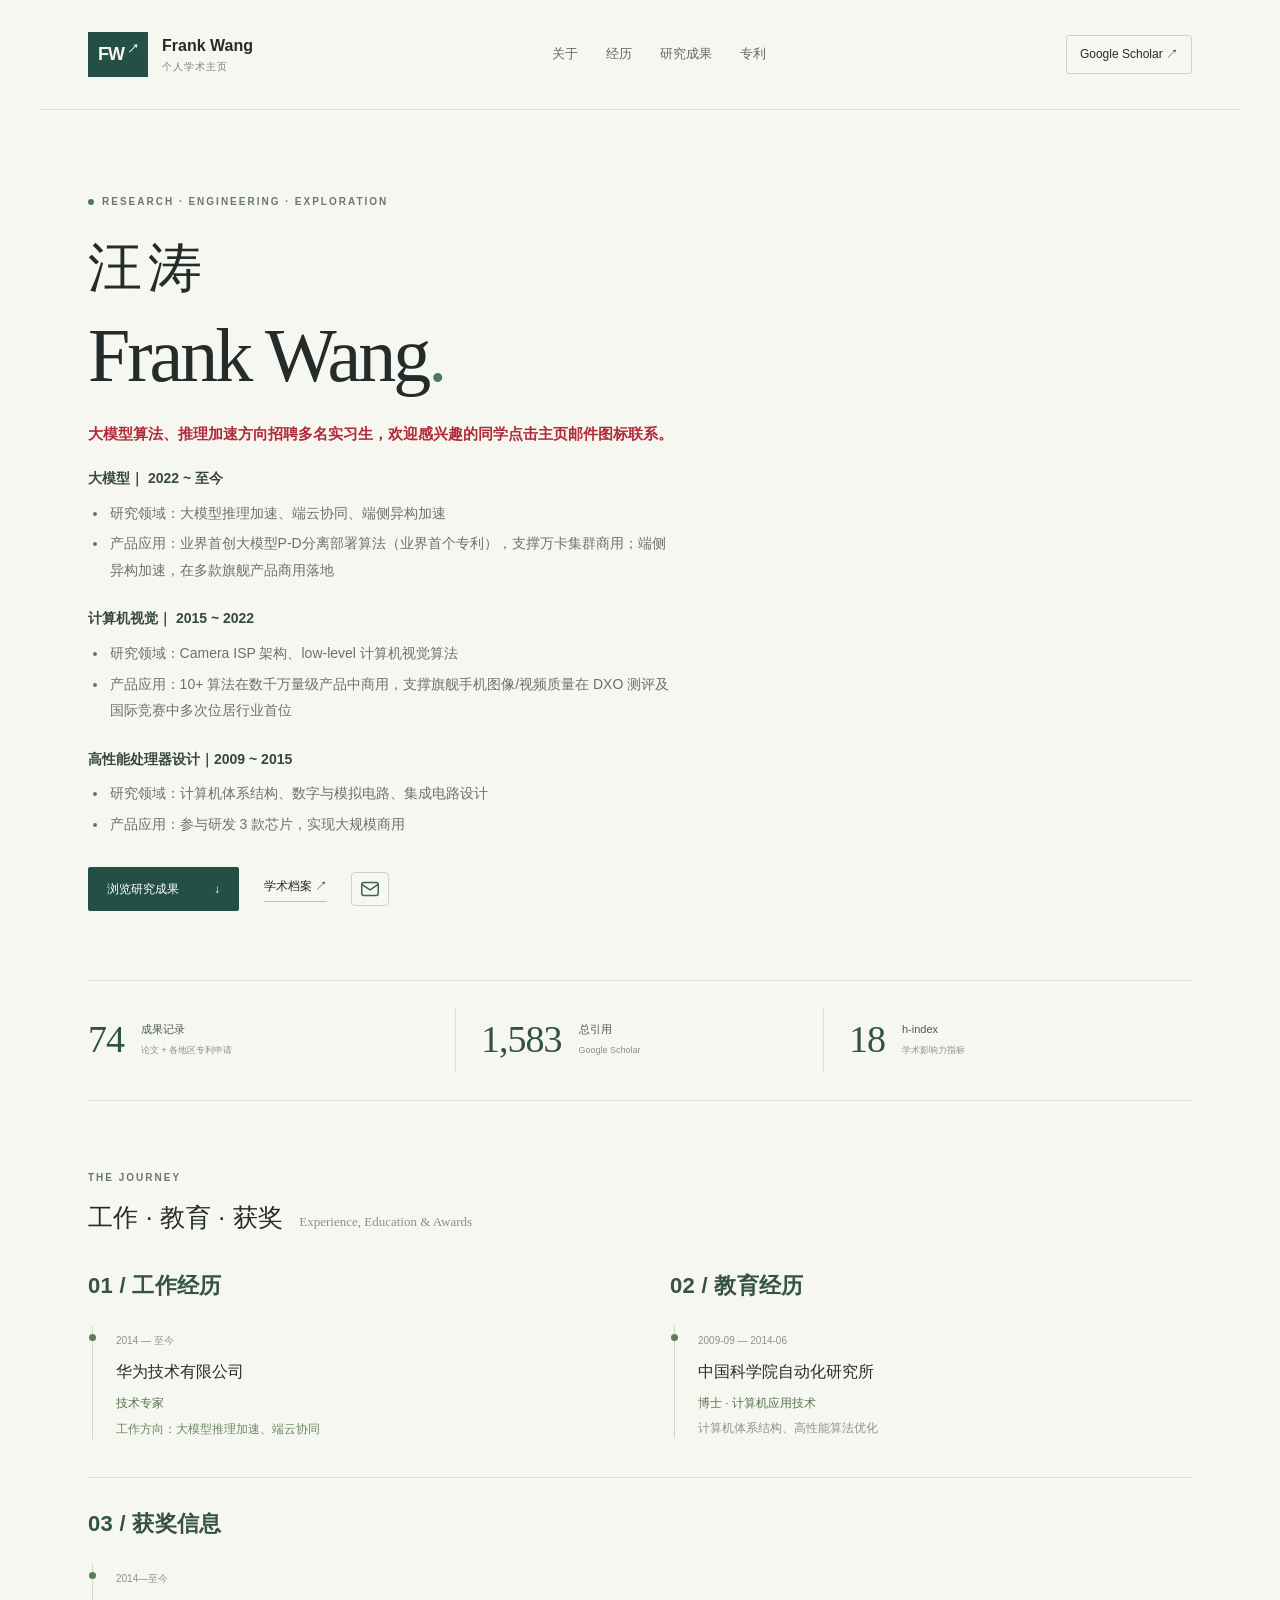
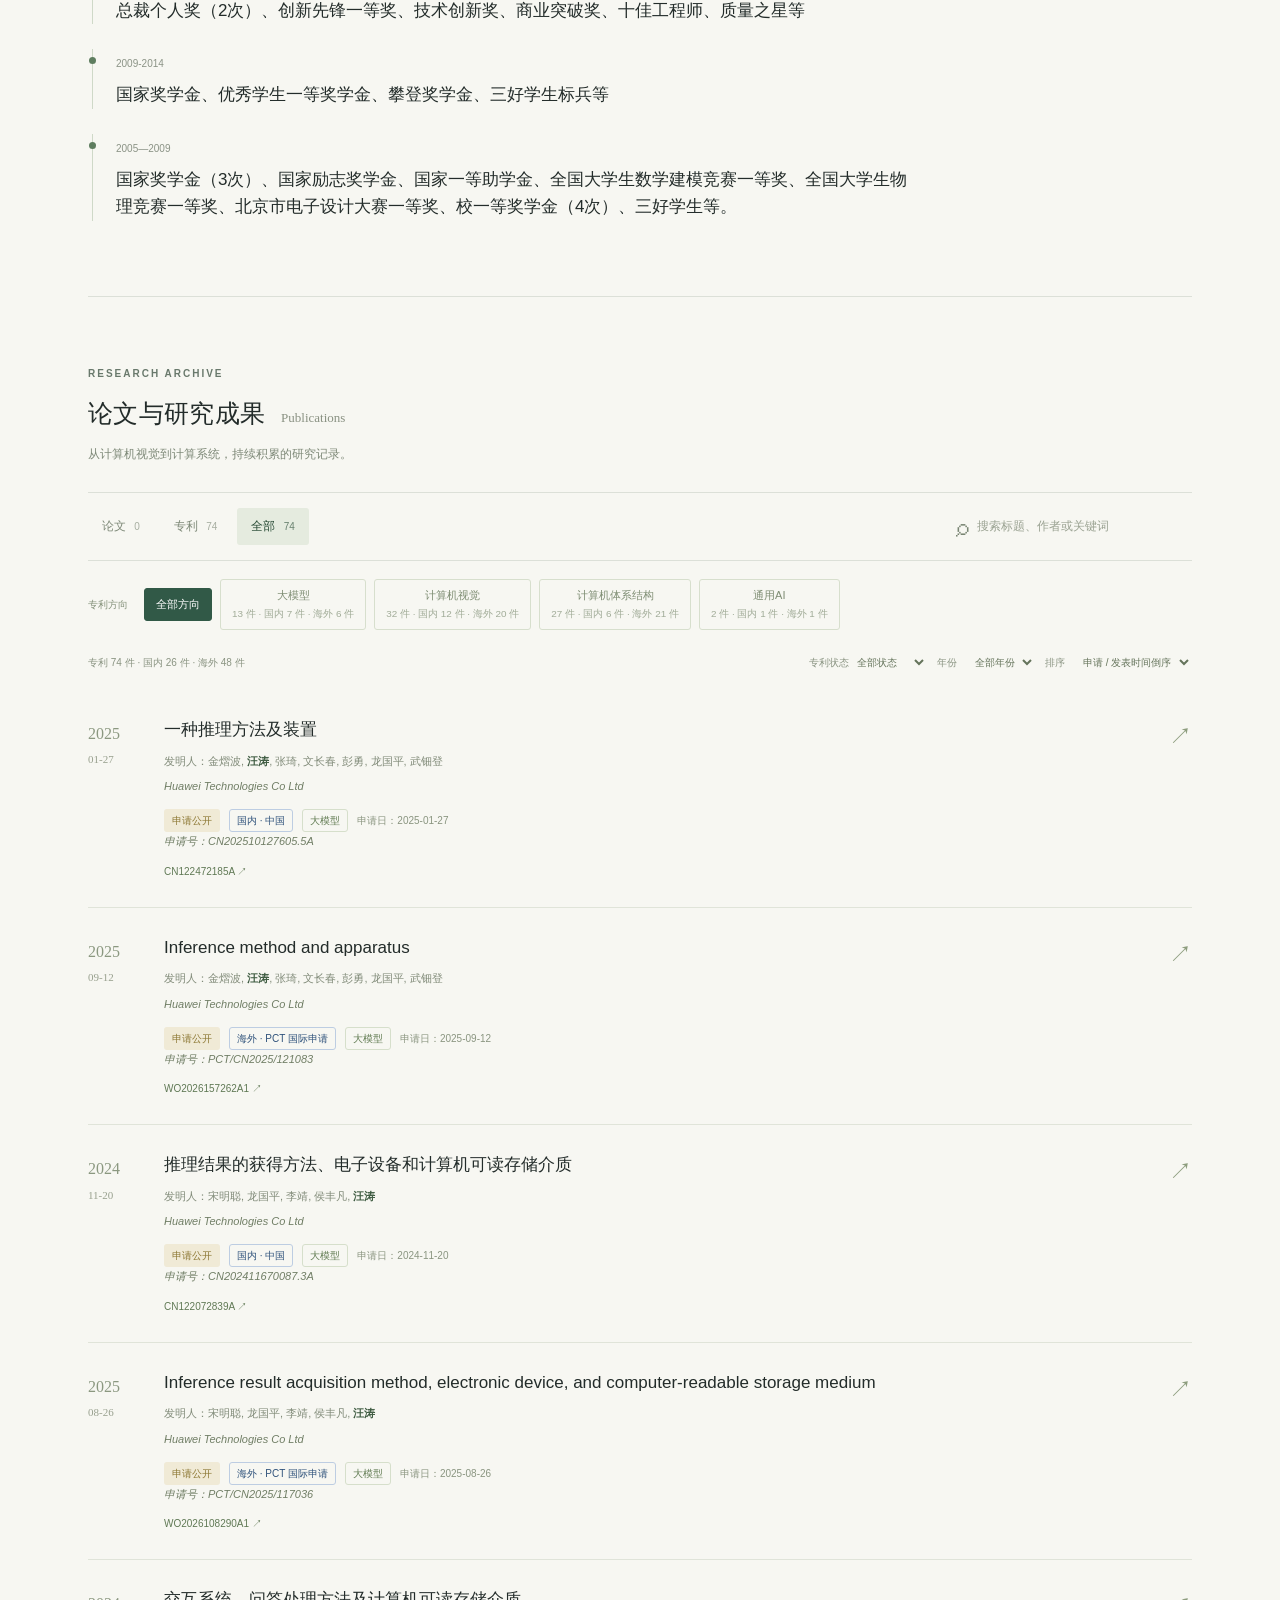
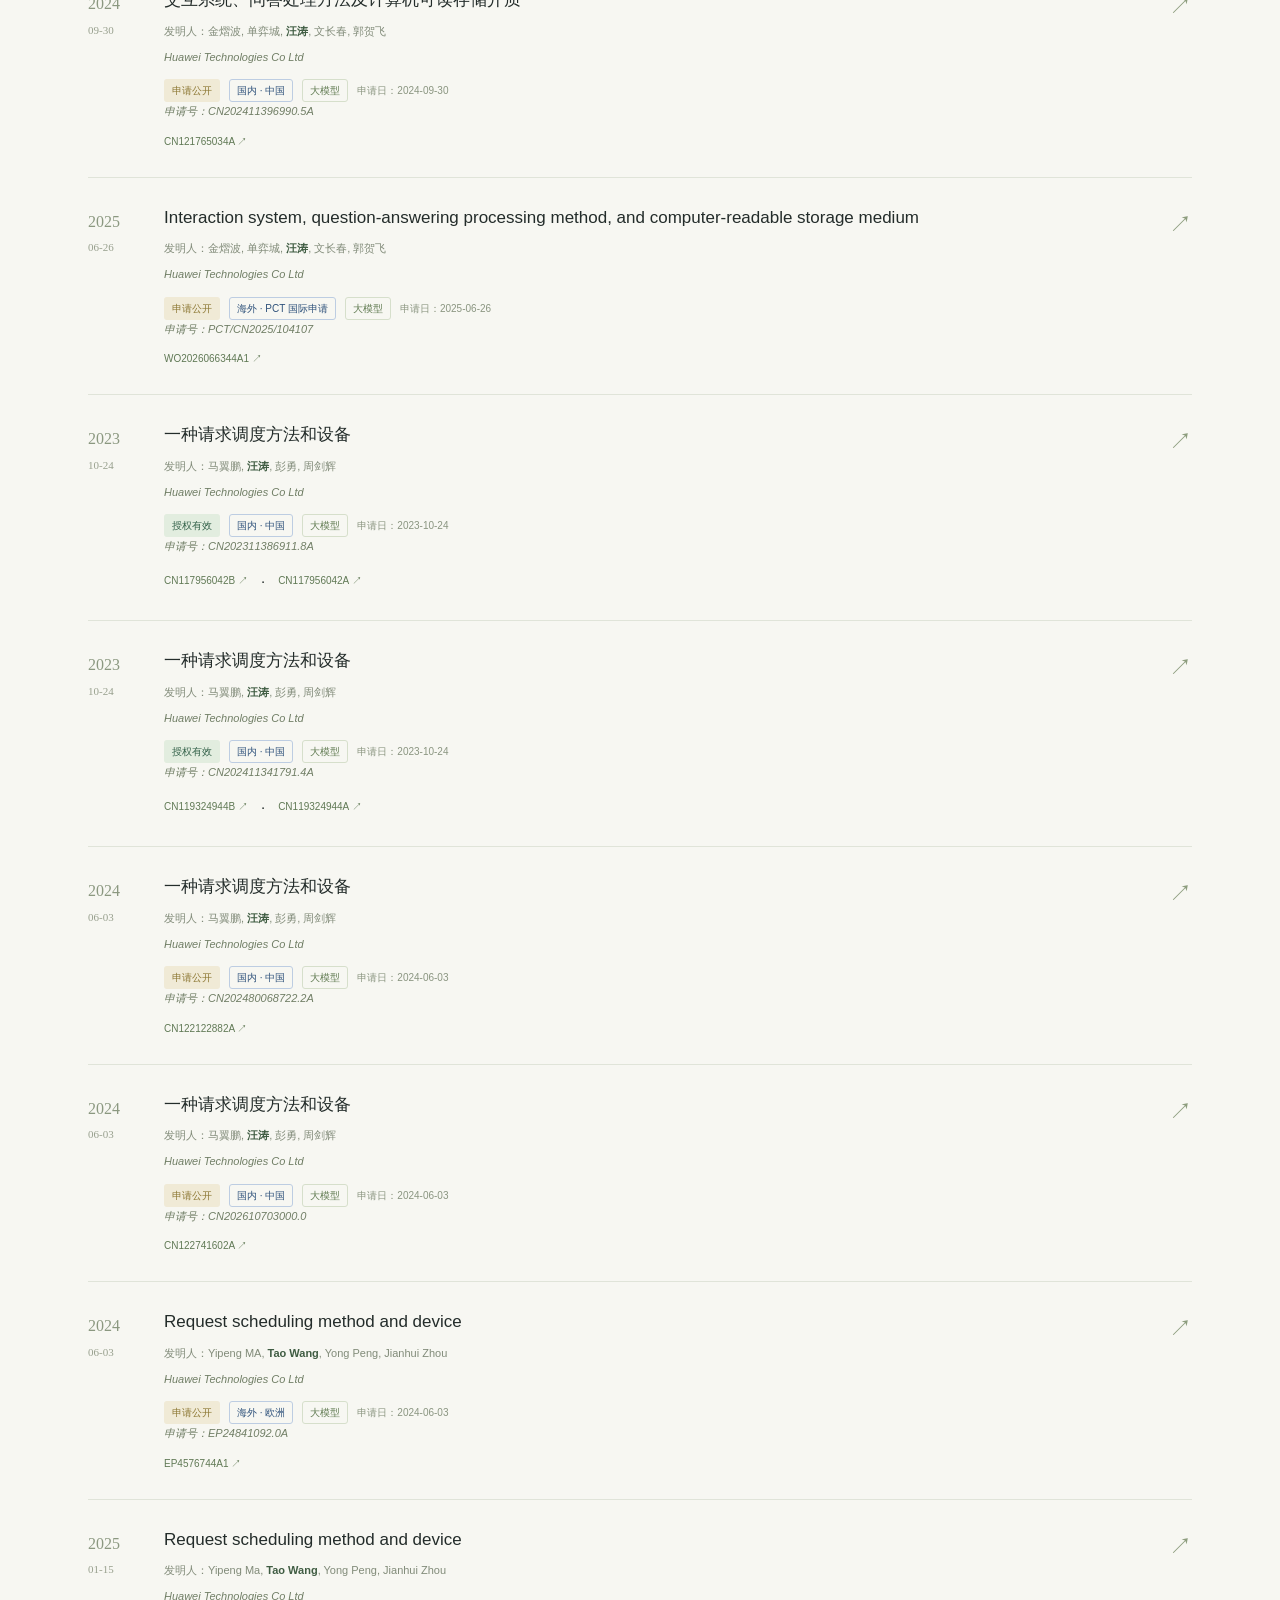
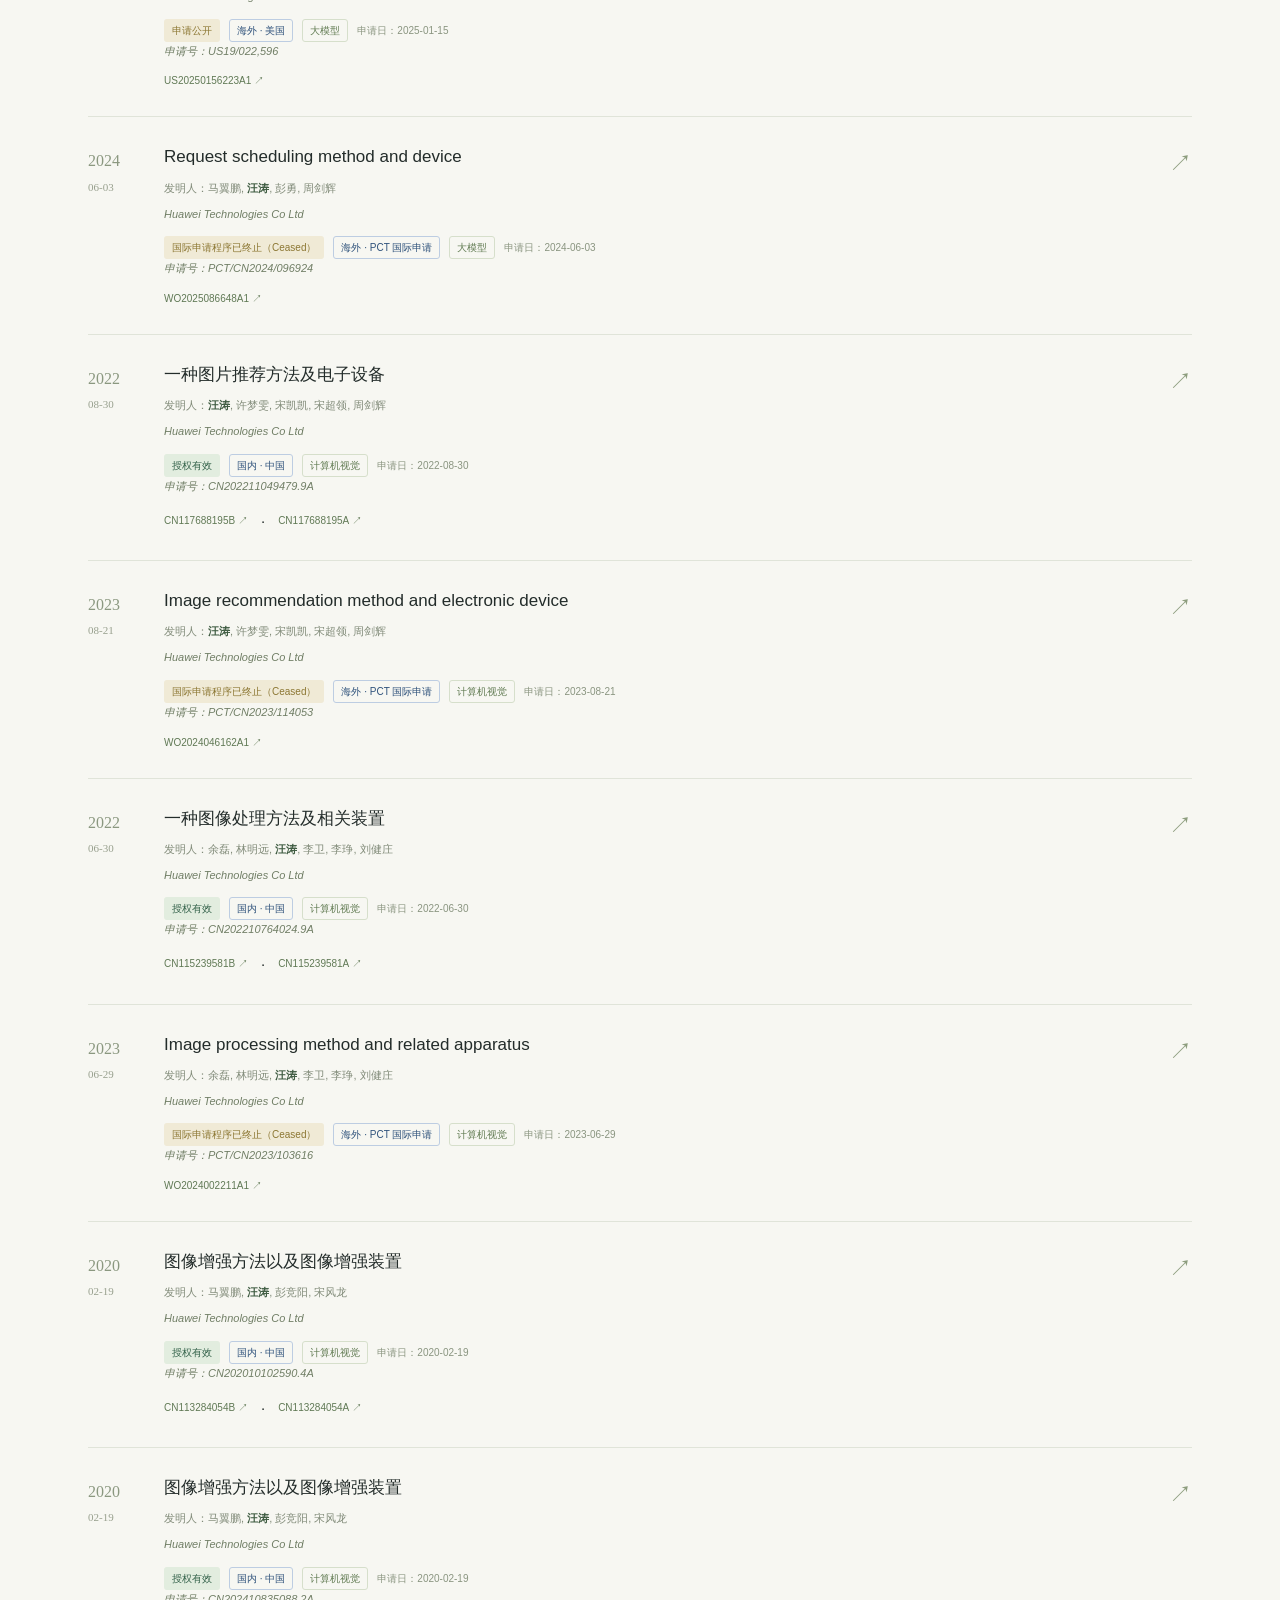
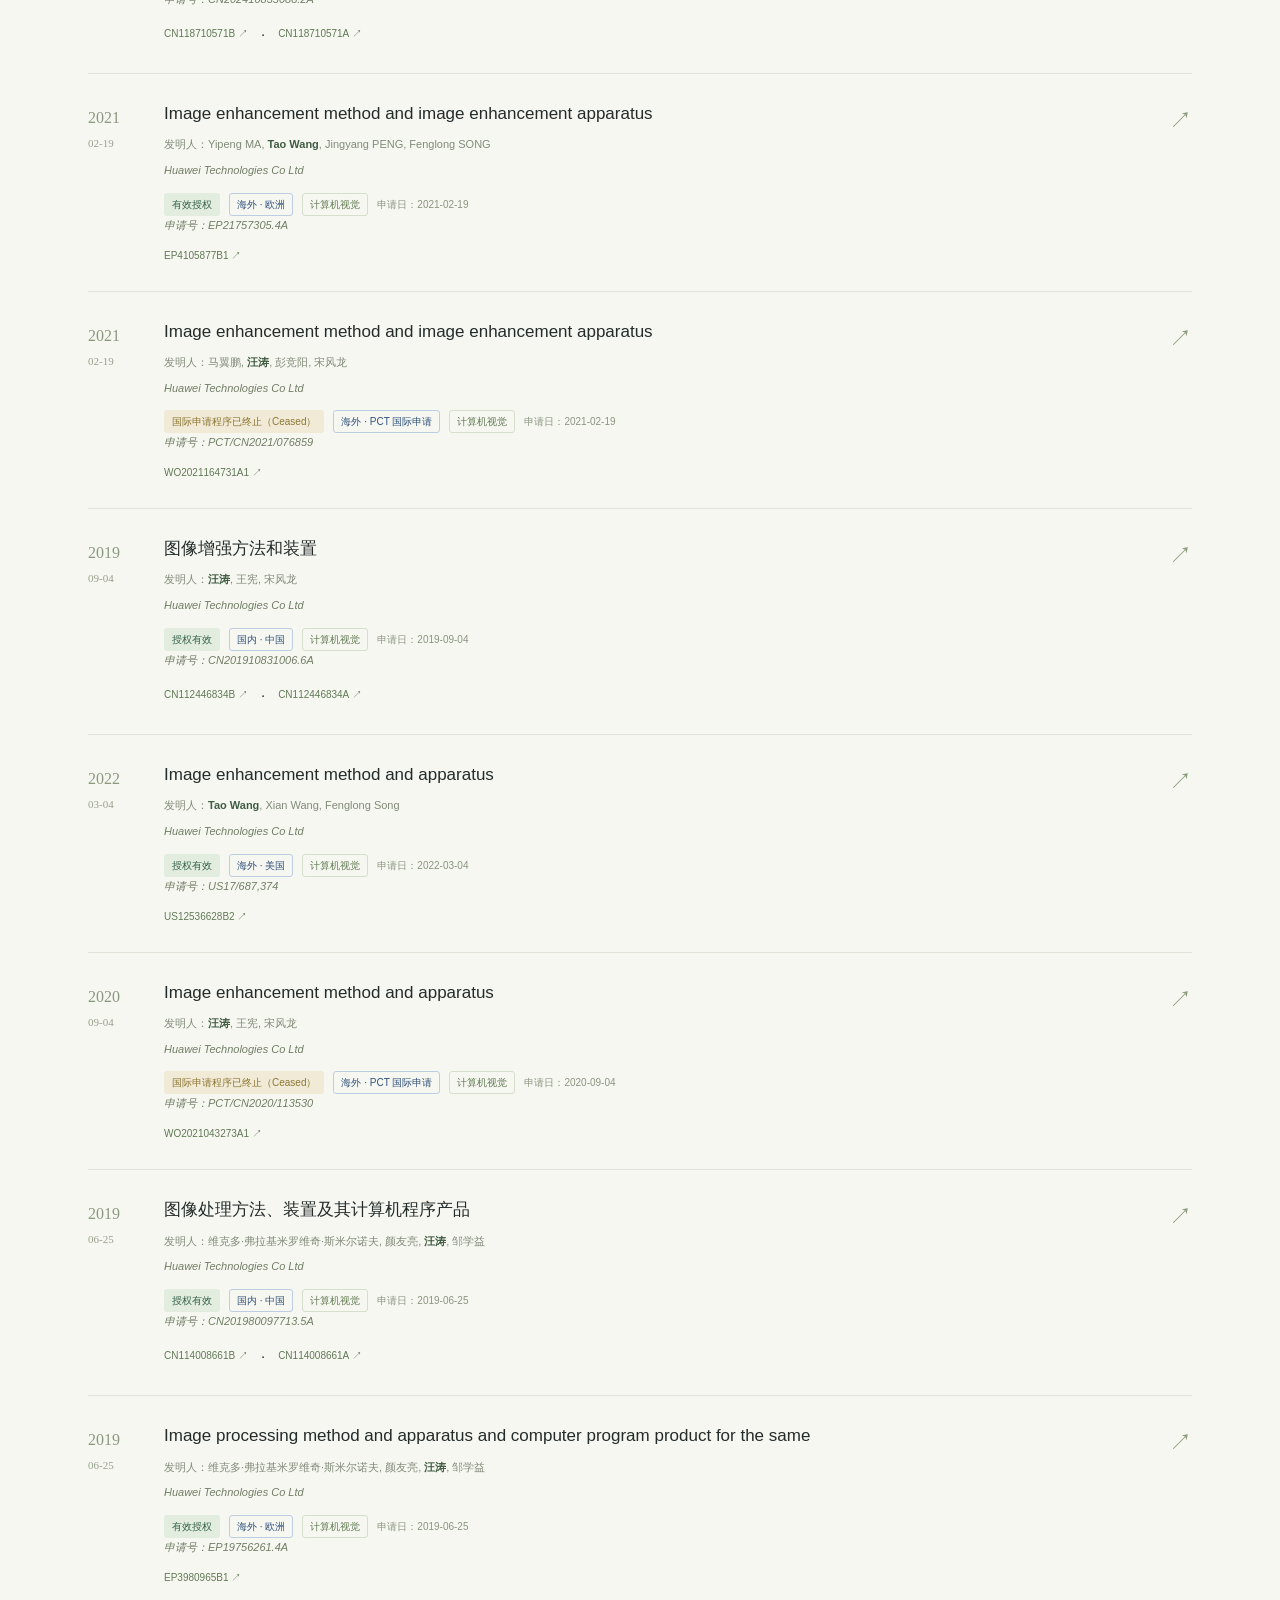
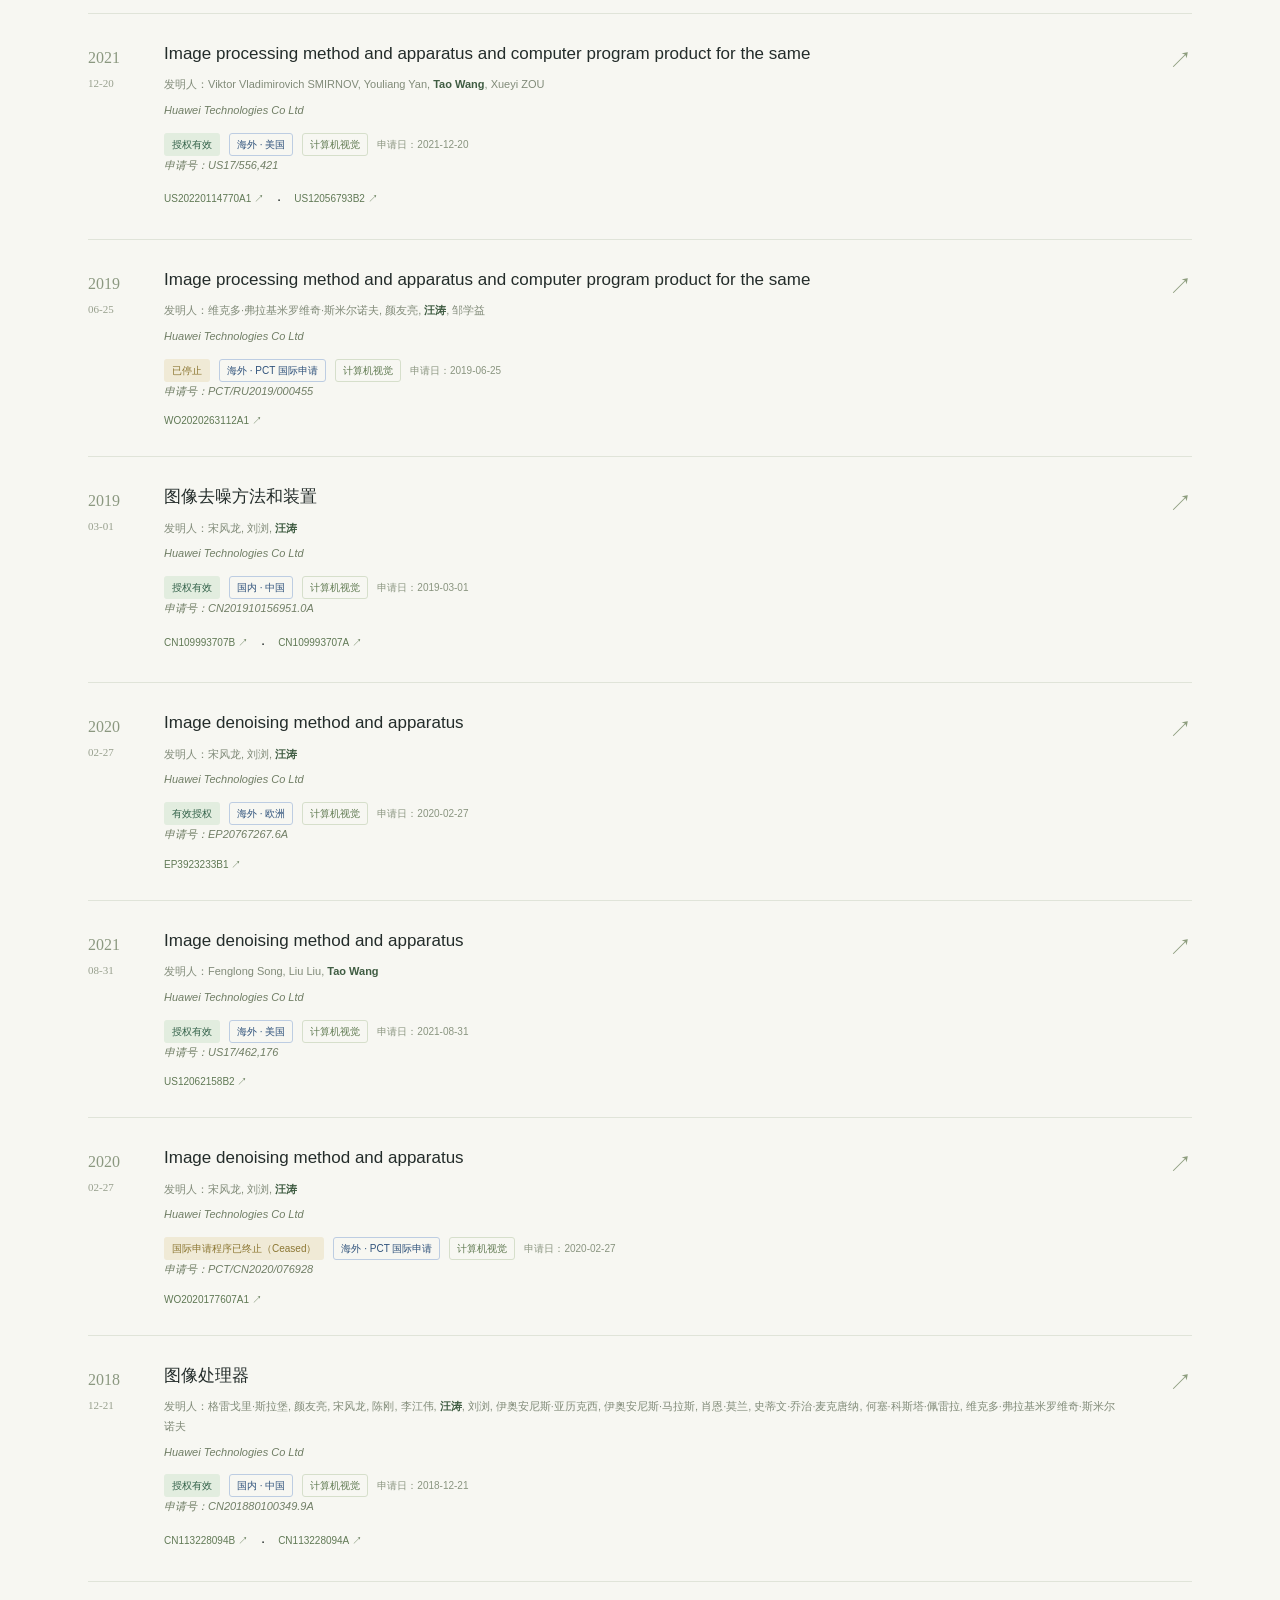
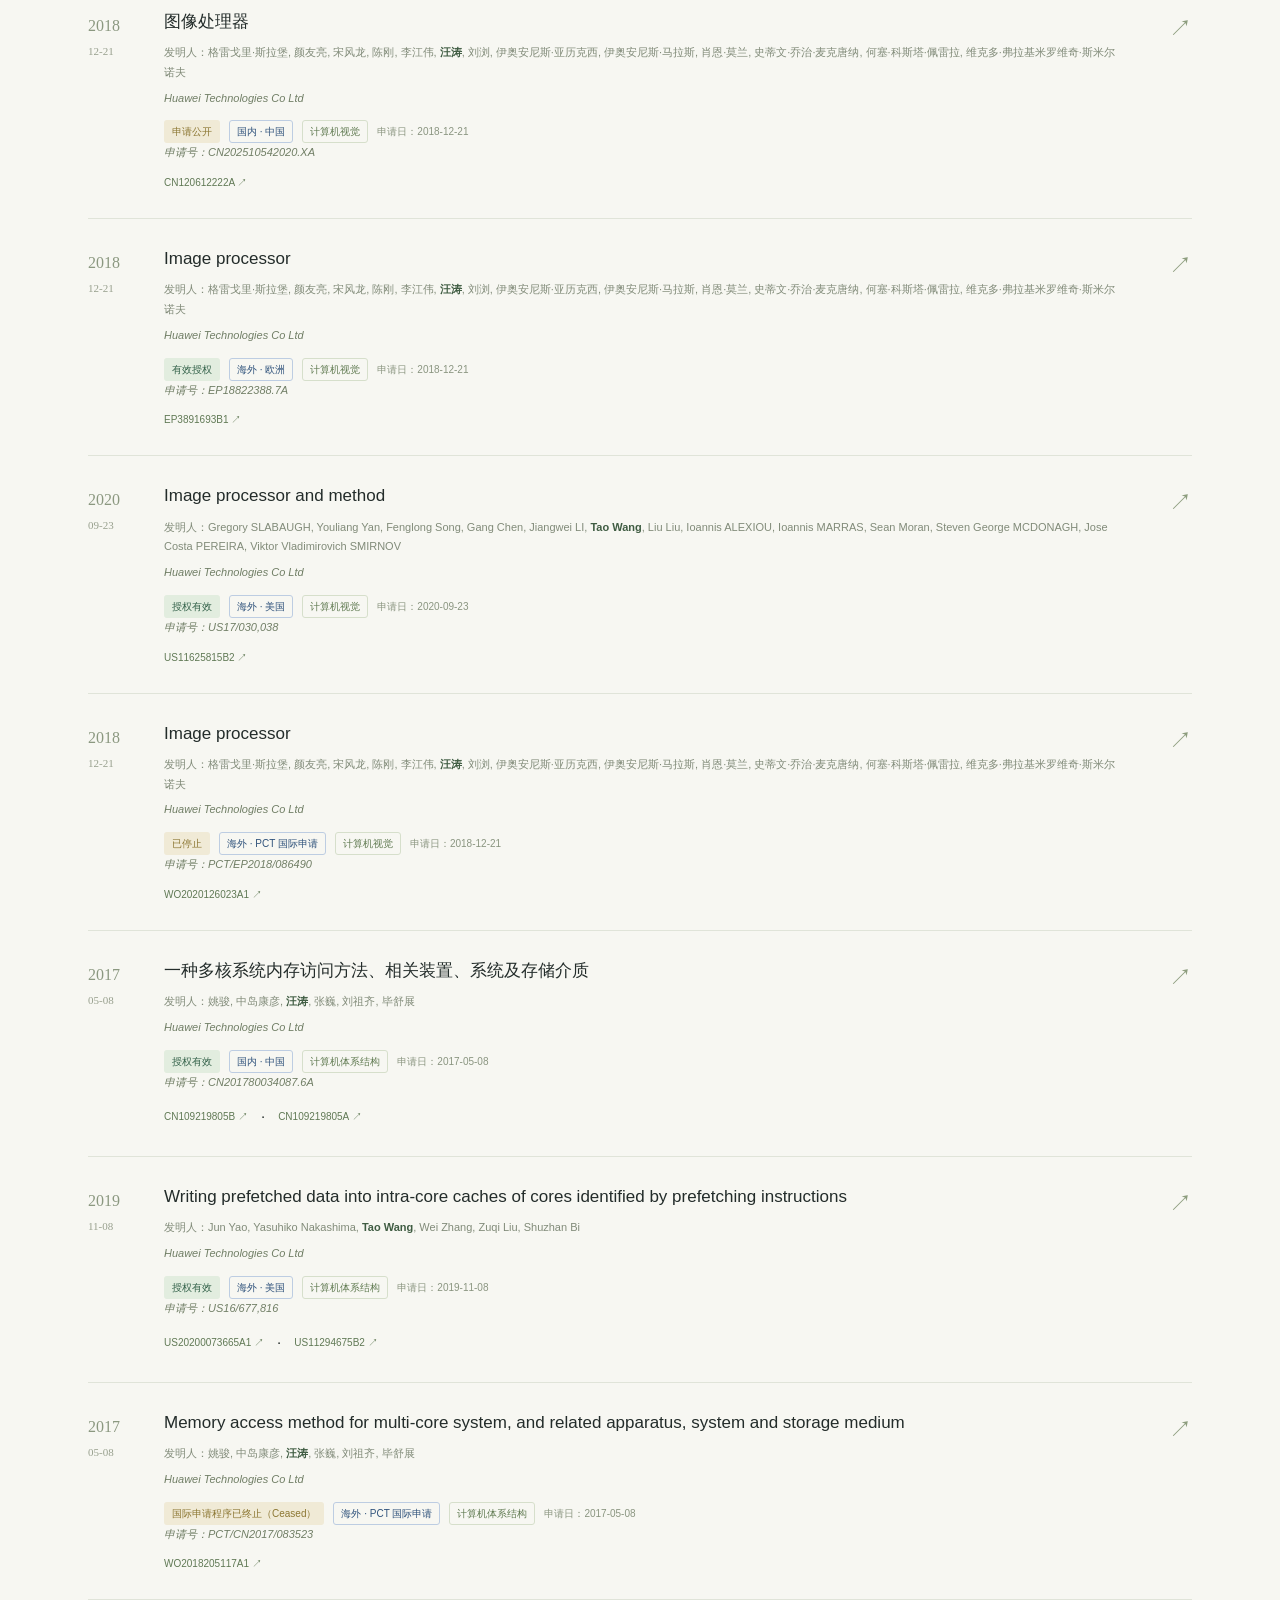
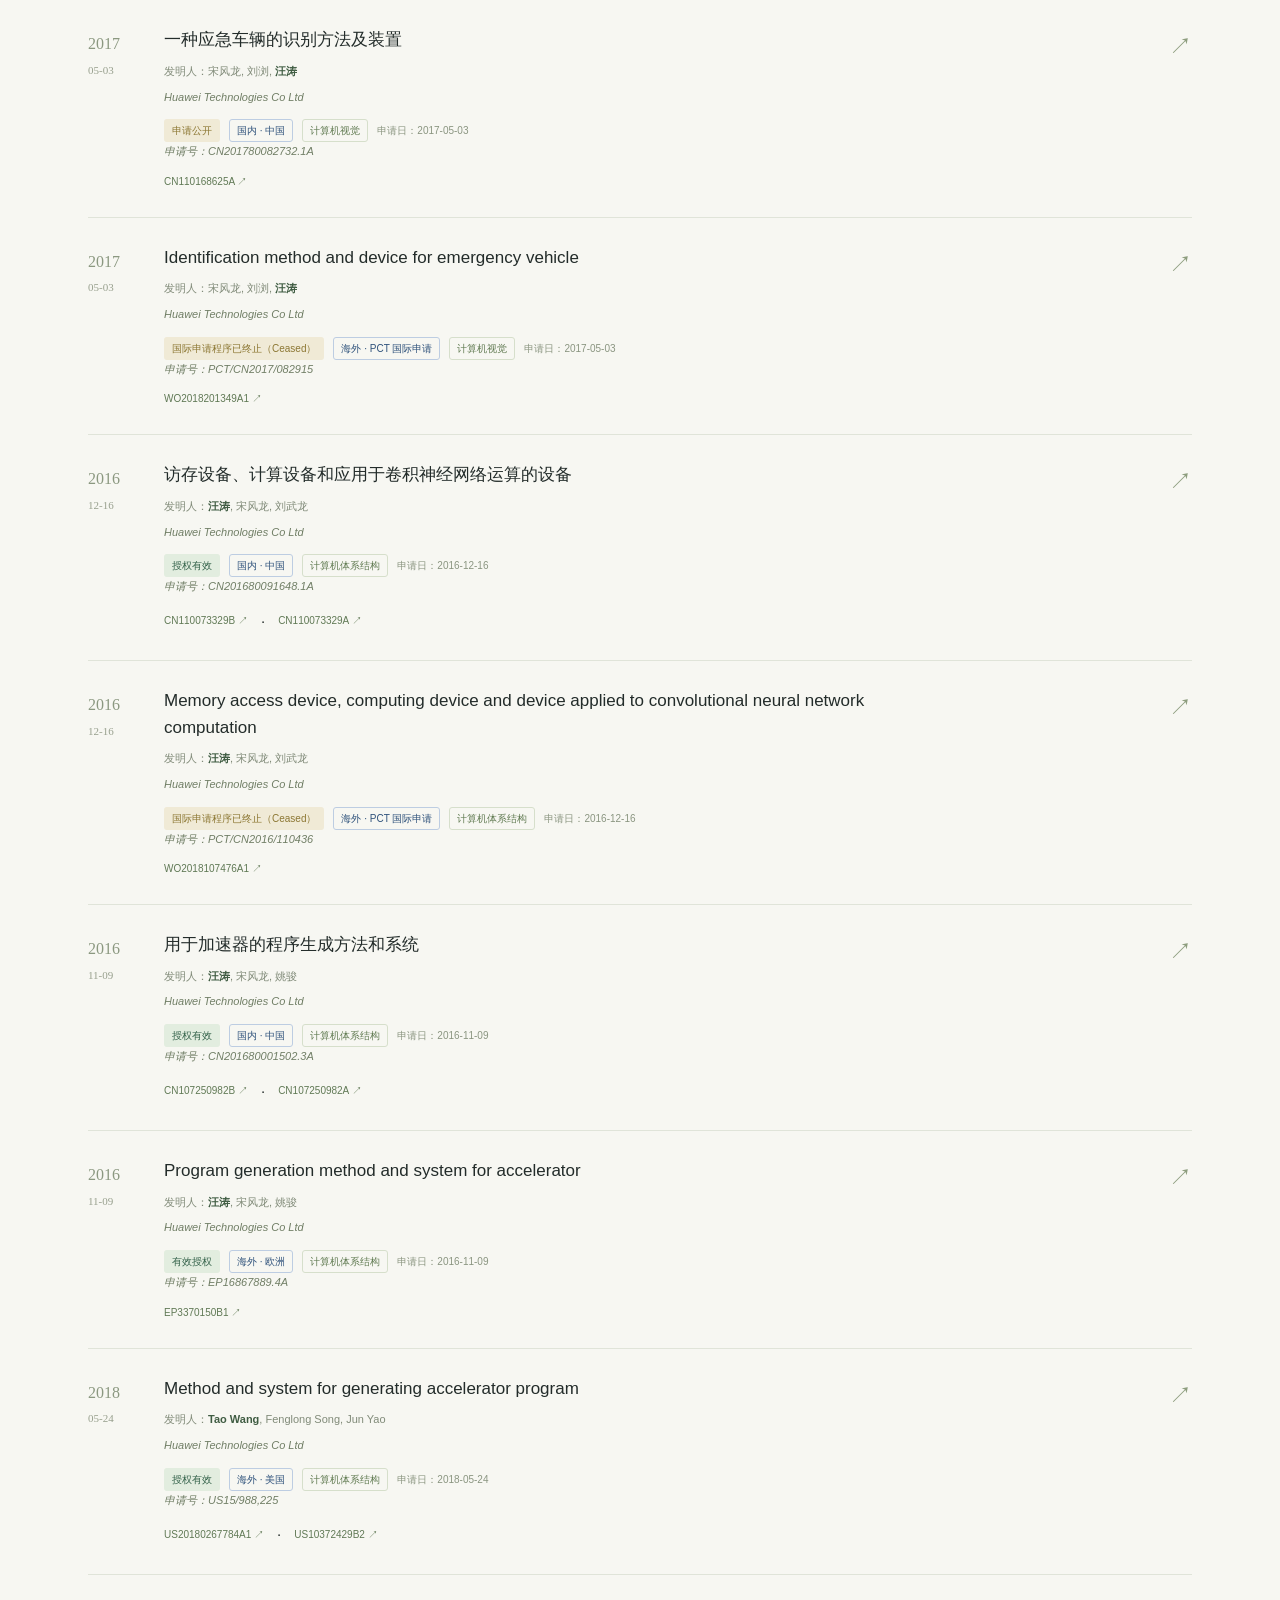
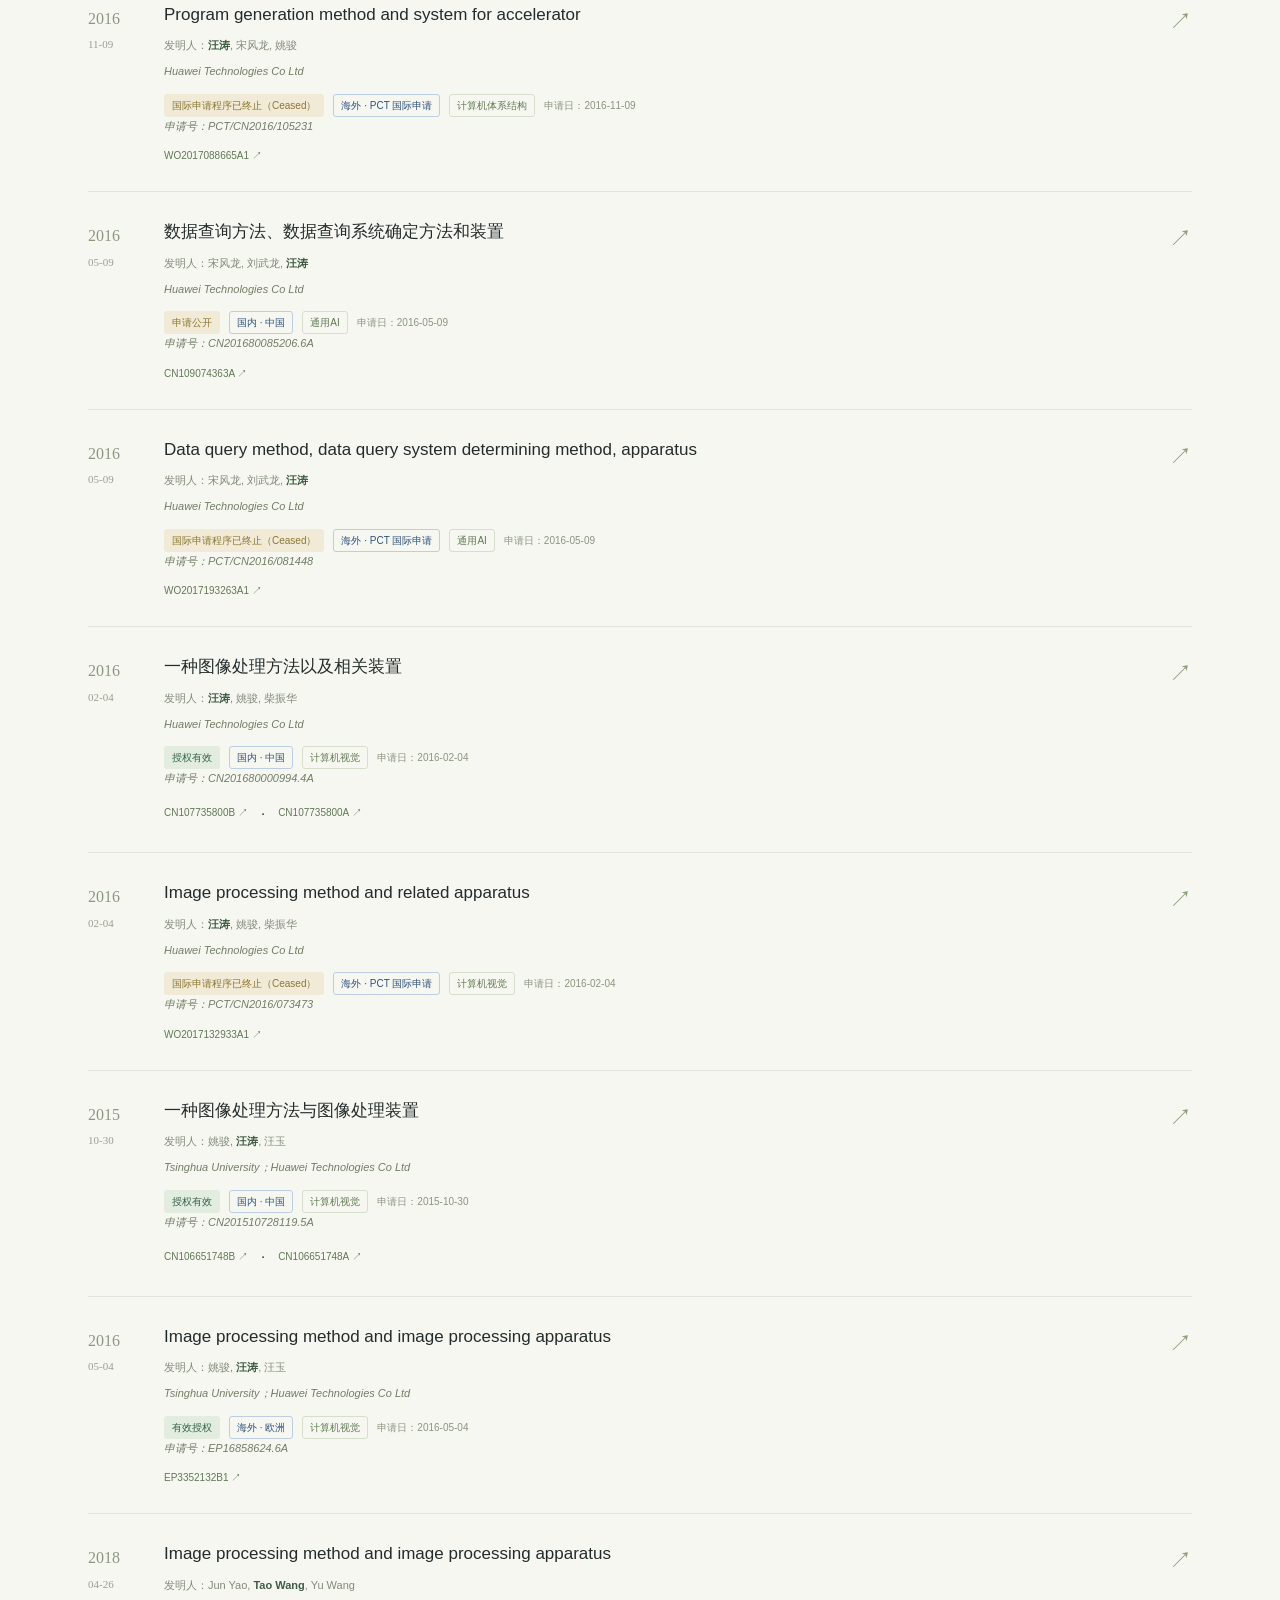
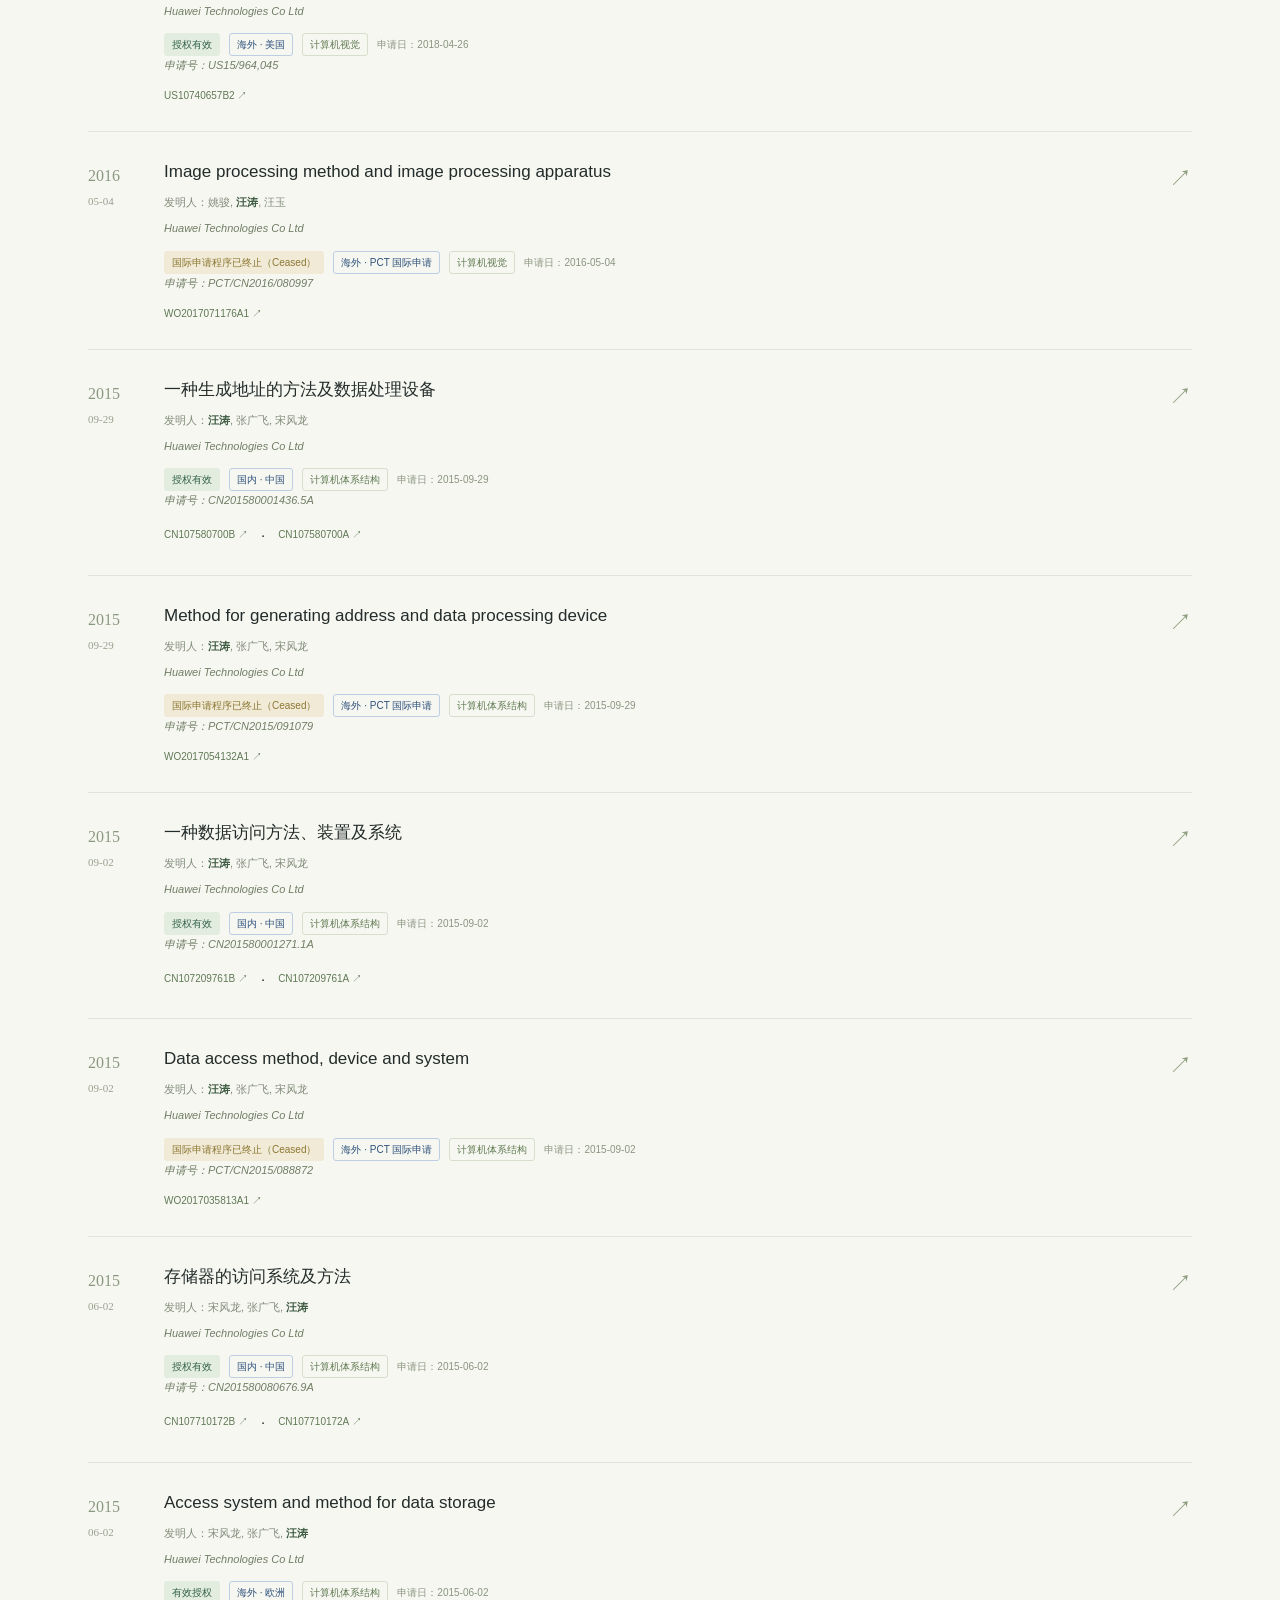
==== commit 5bc80074: "Regenerate portfolio from edited content" ====
--- a/index.html
+++ b/index.html
@@ -1,10 +1,10 @@
 <!doctype html>
-<html lang="zh-CN" data-site-version="7b35aae6c1e9">
+<html lang="zh-CN" data-site-version="8d1674e2f155">
 <head>
   <meta charset="utf-8"><meta name="viewport" content="width=device-width,initial-scale=1">
   <meta name="description" content="汪涛 Frank Wang 的个人学术主页：研究方向、工作与教育经历、论文和专利。">
   <meta name="theme-color" content="#f7f7f2"><title>汪涛 · Frank Wang · 个人主页</title>
-  <link rel="stylesheet" href="style.css?v=7b35aae6c1e9"><script src="records.js?v=7b35aae6c1e9" defer></script><script src="content.js?v=7b35aae6c1e9" defer></script><script src="app.js?v=7b35aae6c1e9" defer></script>
+  <link rel="stylesheet" href="style.css?v=8d1674e2f155"><script src="records.js?v=8d1674e2f155" defer></script><script src="content.js?v=8d1674e2f155" defer></script><script src="app.js?v=8d1674e2f155" defer></script>
   <link rel="canonical" href="https://frank2wang87.github.io/">
   <meta name="robots" content="index, follow">
   <meta property="og:type" content="profile">
@@ -18,7 +18,7 @@
 <header class="header" id="site-header"><a class="brand" href="#about"><span class="brand-mark">FW<span>↗</span></span><span>Frank Wang<span class="brand-sub">个人学术主页</span></span></a><nav aria-label="主导航"><a href="#about">关于</a><a href="#experience">经历</a><a href="#research">研究成果</a><a href="#patents">专利</a></nav><a class="scholar-nav" href="https://scholar.google.com/citations?user=QIy6O2EAAAAJ&amp;hl=zh-CN" target="_blank" rel="noopener">Google Scholar ↗</a></header>
 <main id="main">
 <section class="hero" id="about"><div class="hero-copy"><p class="eyebrow"><span class="dot"></span>RESEARCH · ENGINEERING · EXPLORATION</p><h1>汪涛<span>Frank Wang<span class="name-dot">.</span></span></h1><p class="recruitment-note">大模型算法、推理加速方向招聘多名实习生，欢迎感兴趣的同学点击主页邮件图标联系。</p><div class="intro-group"><p class="intro"><strong>大模型｜ 2022 ~ 至今</strong></p><ul class="intro intro-list"><li>研究领域：大模型推理加速、端云协同、端侧异构加速</li><li>产品应用：业界首创大模型P-D分离部署算法（业界首个专利），支撑万卡集群商用；端侧异构加速，在多款旗舰产品商用落地</li></ul></div><div class="intro-group"><p class="intro"><strong>计算机视觉｜ 2015 ~ 2022</strong></p><ul class="intro intro-list"><li>研究领域：Camera ISP 架构、low-level 计算机视觉算法</li><li>产品应用：10+ 算法在数千万量级产品中商用，支撑旗舰手机图像/视频质量在 DXO 测评及国际竞赛中多次位居行业首位</li></ul></div><div class="intro-group"><p class="intro"><strong>高性能处理器设计｜2009 ~ 2015</strong></p><ul class="intro intro-list"><li>研究领域：计算机体系结构、数字与模拟电路、集成电路设计</li><li>产品应用：参与研发 3 款芯片，实现大规模商用</li></ul></div><div class="hero-actions"><a class="button" href="#research">浏览研究成果 <span>↓</span></a><div class="hero-links"><a class="text-link" href="https://scholar.google.com/citations?user=QIy6O2EAAAAJ&amp;hl=zh-CN" target="_blank" rel="noopener">学术档案 ↗</a><a class="contact-detail email-icon" href="mailto:frank_wang87@163.com" aria-label="发送邮件" title="发送邮件"><svg viewBox="0 0 24 24" width="22" height="22" fill="none" stroke="currentColor" stroke-width="1.6" stroke-linecap="round" stroke-linejoin="round" aria-hidden="true"><rect x="3" y="5" width="18" height="14" rx="2"></rect><path d="m3 7 9 6 9-6"></path></svg></a></div></div> </div><aside class="research-note"><h2 class="note-top">RESEARCH INTERESTS</h2><ol><li><div>LLM Infra/Inference Acceleration<small>大模型基础设施/推理加速</small> </div><b>↗</b></li><li><div>Deep Learning<small>深度学习</small> </div><b>↗</b></li><li><div>Computer Vision<small>计算机视觉</small> </div><b>↗</b></li><li><div>Computer Architecture<small>计算机体系结构</small> </div><b>↗</b></li></ol><p>从视觉理解，到高效计算。</p></aside></section>
-<section class="metrics" id="scholar-metrics" aria-label="学术概览"><div><strong id="record-count">128</strong><span>成果记录 <small>论文 + 各地区专利申请</small></span></div><div><strong id="citation-count">1,582</strong><span>总引用 <small>Google Scholar</small></span></div><div><strong id="h-index">18</strong><span>h-index <small>学术影响力指标</small></span></div></section>
+<section class="metrics" id="scholar-metrics" aria-label="学术概览"><div><strong id="record-count">128</strong><span>成果记录 <small>论文 + 各地区专利申请</small></span></div><div><strong id="citation-count">1,583</strong><span>总引用 <small>Google Scholar</small></span></div><div><strong id="h-index">18</strong><span>h-index <small>学术影响力指标</small></span></div></section>
 <section class="section experience" id="experience"><div class="section-heading"><div><p class="eyebrow">THE JOURNEY</p><h2>工作 · 教育 · 获奖<span>Experience, Education & Awards</span></h2></div></div><div class="journey-grid"><article><h3 class="journey-heading">01 / 工作经历</h3><div class="timeline"><span class="timeline-dot"></span><small>2014 — 至今</small><h4>华为技术有限公司</h4><p class="journey-subtitle">技术专家</p><p class="journey-direction">工作方向：大模型推理加速、端云协同</p></div></article><article><h3 class="journey-heading">02 / 教育经历</h3><div class="timeline"><span class="timeline-dot"></span><small>2009-09 — 2014-06</small><h4>中国科学院自动化研究所</h4><p class="journey-subtitle">博士 · 计算机应用技术</p><p>计算机体系结构、高性能算法优化</p></div></article></div><div id="awards" class="awards-block"><article><h3 class="journey-heading">03 / 获奖信息</h3><div class="timeline"><span class="timeline-dot"></span><small>2014—至今</small><h4>总裁个人奖（2次）、创新先锋一等奖、技术创新奖、商业突破奖、十佳工程师、质量之星等</h4></div><div class="timeline"><span class="timeline-dot"></span><small>2009-2014</small><h4>国家奖学金、优秀学生一等奖学金、攀登奖学金、三好学生标兵等</h4></div><div class="timeline"><span class="timeline-dot"></span><small>2005—2009</small><h4>国家奖学金（3次）、国家励志奖学金、国家一等助学金、全国大学生数学建模竞赛一等奖、全国大学生物理竞赛一等奖、北京市电子设计大赛一等奖、校一等奖学金（4次）、三好学生等。</h4></div></article></div></section>
 <section class="section" id="research"><div class="section-heading"><div><p class="eyebrow">RESEARCH ARCHIVE</p><h2>论文与研究成果<span>Publications</span></h2></div></div><p class="section-description" id="research-description">从计算机视觉到计算系统，持续积累的研究记录。</p><div class="toolbar"><div class="tabs" role="group" aria-label="成果类型"><button data-type="paper" aria-pressed="false">论文 <span id="paper-n">22</span></button><button data-type="patent" aria-pressed="false">专利 <span id="patent-n">106</span></button><button data-type="all" class="active" aria-pressed="true">全部 <span id="all-n">128</span></button></div><label class="search"><span aria-hidden="true">⌕</span><input type="search" id="search" placeholder="搜索标题、作者或关键词" aria-label="搜索成果"></label></div><div class="category-filters" id="category-filters" role="group" aria-label="专利方向"><span>专利方向</span><button data-category="all" class="active" aria-pressed="true">全部方向</button><button data-category="大模型" aria-pressed="false">大模型 <small id="category-count-0">15 件 · 国内 9 件 · 海外 6 件</small></button><button data-category="计算机视觉" aria-pressed="false">计算机视觉 <small id="category-count-1">45 件 · 国内 25 件 · 海外 20 件</small></button><button data-category="计算机体系结构" aria-pressed="false">计算机体系结构 <small id="category-count-2">42 件 · 国内 21 件 · 海外 21 件</small></button><button data-category="通用AI" aria-pressed="false">通用AI <small id="category-count-3">4 件 · 国内 3 件 · 海外 1 件</small></button></div><div class="list-meta"><p id="result-count" aria-live="polite">论文 22 篇 · 专利 106 件 · 国内 58 件 · 海外 48 件</p><div><span id="patent-status-wrap"><label for="patent-status">专利状态</label><select id="patent-status"><option value="all">全部状态</option><option value="active">含有效授权</option><option value="pending">申请公开</option></select></span><label for="year">年份</label><select id="year"><option value="all">全部年份</option></select><label for="sort">排序</label><select id="sort"><option value="year">申请 / 发表时间倒序</option><option value="citations">引用由高到低</option><option value="title">标题 A–Z</option></select></div></div><div id="publication-list" class="publication-list"><!-- RECORDS:START --><article class="publication patent-record" id="family-100643439-CN-CN2025101276055" data-family="family-100643439" data-region="CN"><div class="pub-year">2025<small>01-27</small></div><div><h3><a class="" href="https://patents.google.com/patent/CN122472185A/zh" target="_blank" rel="noopener">一种推理方法及装置</a></h3><p class="authors">发明人：金熠波, <strong>汪涛</strong>, 张琦, 文长春, 彭勇, 龙国平, 武钿登</p><p class="venue">Huawei Technologies Co Ltd</p><div class="patent-meta"><span class="status-badge status-pending">申请公开</span><span class="region-badge">国内 · 中国</span><span class="category-badge">大模型</span><span>申请日：2025-01-27</span></div><p class="venue">申请号：CN202510127605.5A</p><div class="pub-bottom"><a class="" href="https://patents.google.com/patent/CN122472185A/zh" target="_blank" rel="noopener">CN122472185A ↗</a></div></div><div class="pub-arrow"><a class="" href="https://patents.google.com/patent/CN122472185A/zh" target="_blank" rel="noopener">↗</a></div></article><article class="publication patent-record" id="family-100643439-WO-PCTCN2025121083" data-family="family-100643439" data-region="WO"><div class="pub-year">2025<small>09-12</small></div><div><h3><a class="" href="https://patents.google.com/patent/WO2026157262A1/en" target="_blank" rel="noopener">Inference method and apparatus</a></h3><p class="authors">发明人：金熠波, <strong>汪涛</strong>, 张琦, 文长春, 彭勇, 龙国平, 武钿登</p><p class="venue">Huawei Technologies Co Ltd</p><div class="patent-meta"><span class="status-badge status-pending">申请公开</span><span class="region-badge">海外 · PCT 国际申请</span><span class="category-badge">大模型</span><span>申请日：2025-09-12</span></div><p class="venue">申请号：PCT/CN2025/121083</p><div class="pub-bottom"><a class="" href="https://patents.google.com/patent/WO2026157262A1/en" target="_blank" rel="noopener">WO2026157262A1 ↗</a></div></div><div class="pub-arrow"><a class="" href="https://patents.google.com/patent/WO2026157262A1/en" target="_blank" rel="noopener">↗</a></div></article><article class="publication"><div class="pub-year">2025</div><div><h3><a class="" href="https://scholar.google.com/citations?view_op=view_citation&amp;hl=zh-CN&amp;user=QIy6O2EAAAAJ&amp;pagesize=100&amp;citation_for_view=QIy6O2EAAAAJ:maZDTaKrznsC" target="_blank" rel="noopener">P/D-Device: Disaggregated Large Language Model between Cloud and Devices</a></h3><p class="authors">Yibo Jin, Yixu Xu, Yue Chen, Chengbin Wang, <strong>Tao Wang</strong>, Jiaqi Huang, Rongfei Zhang, Yiming Dong, Yuting Yan, Ke Cheng, Yingjie Zhu, Shulan Wang, Qianqian Tang, Shuaishuai Meng, Guanxin Cheng, Ze Wang, Shuyan Miao, Ketao Wang, Wen Liu, Yifan Yang, Tong Zhang, Anran Wang, Chengzhou Lu, Tiantian Dong, Yongsheng Zhang, Zhe Wang, Hefei Guo, Hongjie Liu, Wei Lu, Zhengyong Zhang</p><p class="venue">arXiv preprint arXiv:2508.09035</p><div class="pub-bottom"><span class="tag">PUBLICATION</span><span class="cite">引用 2</span><a class="" href="https://scholar.google.com/citations?view_op=view_citation&amp;hl=zh-CN&amp;user=QIy6O2EAAAAJ&amp;pagesize=100&amp;citation_for_view=QIy6O2EAAAAJ:maZDTaKrznsC" target="_blank" rel="noopener">Scholar ↗</a><a class="" href="https://arxiv.org/abs/2508.09035" target="_blank" rel="noopener">来源详情 ↗</a></div></div><div class="pub-arrow"><a class="" href="https://arxiv.org/abs/2508.09035" target="_blank" rel="noopener">↗</a></div></article><article class="publication patent-record" id="family-99808670-CN-CN2024116700873" data-family="family-99808670" data-region="CN"><div class="pub-year">2024<small>11-20</small></div><div><h3><a class="" href="https://patents.google.com/patent/CN122072839A/zh" target="_blank" rel="noopener">推理结果的获得方法、电子设备和计算机可读存储介质</a></h3><p class="authors">发明人：宋明聪, 龙国平, 李靖, 侯丰凡, <strong>汪涛</strong></p><p class="venue">Huawei Technologies Co Ltd</p><div class="patent-meta"><span class="status-badge status-pending">申请公开</span><span class="region-badge">国内 · 中国</span><span class="category-badge">大模型</span><span>申请日：2024-11-20</span></div><p class="venue">申请号：CN202411670087.3A</p><div class="pub-bottom"><a class="" href="https://patents.google.com/patent/CN122072839A/zh" target="_blank" rel="noopener">CN122072839A ↗</a></div></div><div class="pub-arrow"><a class="" href="https://patents.google.com/patent/CN122072839A/zh" target="_blank" rel="noopener">↗</a></div></article><article class="publication patent-record" id="family-99808670-WO-PCTCN2025117036" data-family="family-99808670" data-region="WO"><div class="pub-year">2025<small>08-26</small></div><div><h3><a class="" href="https://patents.google.com/patent/WO2026108290A1/en" target="_blank" rel="noopener">Inference result acquisition method, electronic device, and computer-readable storage medium</a></h3><p class="authors">发明人：宋明聪, 龙国平, 李靖, 侯丰凡, <strong>汪涛</strong></p><p class="venue">Huawei Technologies Co Ltd</p><div class="patent-meta"><span class="status-badge status-pending">申请公开</span><span class="region-badge">海外 · PCT 国际申请</span><span class="category-badge">大模型</span><span>申请日：2025-08-26</span></div><p class="venue">申请号：PCT/CN2025/117036</p><div class="pub-bottom"><a class="" href="https://patents.google.com/patent/WO2026108290A1/en" target="_blank" rel="noopener">WO2026108290A1 ↗</a></div></div><div class="pub-arrow"><a class="" href="https://patents.google.com/patent/WO2026108290A1/en" target="_blank" rel="noopener">↗</a></div></article><article class="publication patent-record" id="family-99377518-CN-CN2024114287104" data-family="family-99377518" data-region="CN"><div class="pub-year">2024<small>10-12</small></div><div><h3><a class="" href="https://patents.google.com/patent/CN121860027A/zh" target="_blank" rel="noopener">KV Cache数据复用方法、装置和电子设备</a></h3><p class="authors">发明人：<strong>汪涛</strong>, 许梦雯, 马翼鹏, 彭勇, 龙国平</p><p class="venue">Huawei Technologies Co Ltd</p><div class="patent-meta"><span class="status-badge status-pending">申请公开</span><span class="region-badge">国内 · 中国</span><span class="category-badge">大模型</span><span>申请日：2024-10-12</span></div><p class="venue">申请号：CN202411428710.4A</p><div class="pub-bottom"><a class="" href="https://patents.google.com/patent/CN121860027A/zh" target="_blank" rel="noopener">CN121860027A ↗</a></div></div><div class="pub-arrow"><a class="" href="https://patents.google.com/patent/CN121860027A/zh" target="_blank" rel="noopener">↗</a></div></article><article class="publication patent-record" id="family-99176871-CN-CN2024113969905" data-family="family-99176871" data-region="CN"><div class="pub-year">2024<small>09-30</small></div><div><h3><a class="" href="https://patents.google.com/patent/CN121765034A/zh" target="_blank" rel="noopener">交互系统、问答处理方法及计算机可读存储介质</a></h3><p class="authors">发明人：金熠波, 单弈城, <strong>汪涛</strong>, 文长春, 郭贺飞</p><p class="venue">Huawei Technologies Co Ltd</p><div class="patent-meta"><span class="status-badge status-pending">申请公开</span><span class="region-badge">国内 · 中国</span><span class="category-badge">大模型</span><span>申请日：2024-09-30</span></div><p class="venue">申请号：CN202411396990.5A</p><div class="pub-bottom"><a class="" href="https://patents.google.com/patent/CN121765034A/zh" target="_blank" rel="noopener">CN121765034A ↗</a></div></div><div class="pub-arrow"><a class="" href="https://patents.google.com/patent/CN121765034A/zh" target="_blank" rel="noopener">↗</a></div></article><article class="publication patent-record" id="family-99176871-WO-PCTCN2025104107" data-family="family-99176871" data-region="WO"><div class="pub-year">2025<small>06-26</small></div><div><h3><a class="" href="https://patents.google.com/patent/WO2026066344A1/en" target="_blank" rel="noopener">Interaction system, question-answering processing method, and computer-readable storage medium</a></h3><p class="authors">发明人：金熠波, 单弈城, <strong>汪涛</strong>, 文长春, 郭贺飞</p><p class="venue">Huawei Technologies Co Ltd</p><div class="patent-meta"><span class="status-badge status-pending">申请公开</span><span class="region-badge">海外 · PCT 国际申请</span><span class="category-badge">大模型</span><span>申请日：2025-06-26</span></div><p class="venue">申请号：PCT/CN2025/104107</p><div class="pub-bottom"><a class="" href="https://patents.google.com/patent/WO2026066344A1/en" target="_blank" rel="noopener">WO2026066344A1 ↗</a></div></div><div class="pub-arrow"><a class="" href="https://patents.google.com/patent/WO2026066344A1/en" target="_blank" rel="noopener">↗</a></div></article><article class="publication patent-record" id="family-98676338-CN-CN2024110832347" data-family="family-98676338" data-region="CN"><div class="pub-year">2024<small>08-07</small></div><div><h3><a class="" href="https://patents.google.com/patent/CN121508542A/zh" target="_blank" rel="noopener">一种数据压缩方法和电子设备</a></h3><p class="authors">发明人：<strong>汪涛</strong>, 马翼鹏, 彭勇, 龙国平</p><p class="venue">Huawei Technologies Co Ltd</p><div class="patent-meta"><span class="status-badge status-pending">申请公开</span><span class="region-badge">国内 · 中国</span><span class="category-badge">大模型</span><span>申请日：2024-08-07</span></div><p class="venue">申请号：CN202411083234.7A</p><div class="pub-bottom"><a class="" href="https://patents.google.com/patent/CN121508542A/zh" target="_blank" rel="noopener">CN121508542A ↗</a></div></div><div class="pub-arrow"><a class="" href="https://patents.google.com/patent/CN121508542A/zh" target="_blank" rel="noopener">↗</a></div></article><article class="publication"><div class="pub-year">2024</div><div><h3><a class="" href="https://scholar.google.com/citations?view_op=view_citation&amp;hl=zh-CN&amp;user=QIy6O2EAAAAJ&amp;pagesize=100&amp;citation_for_view=QIy6O2EAAAAJ:mB3voiENLucC" target="_blank" rel="noopener">P/d-serve: Serving disaggregated large language model at scale</a></h3><p class="authors">Yibo Jin, <strong>Tao Wang</strong>, Huimin Lin, Mingyang Song, Peiyang Li, Yipeng Ma, Yicheng Shan, Zhengfan Yuan, Cailong Li, Yajing Sun, Tiandeng Wu, Xing Chu, Ruizhi Huan, Li Ma, Xiao You, Wenting Zhou, Yunpeng Ye, Wen Liu, Xiangkun Xu, Yongsheng Zhang, Tiantian Dong, Jiawei Zhu, Zhe Wang, Xijian Ju, Jianxun Song, Haoliang Cheng, Xiaojing Li, Jiandong Ding, Hefei Guo, Zhengyong Zhang</p><p class="venue">arXiv preprint arXiv:2408.08147</p><div class="pub-bottom"><span class="tag">PUBLICATION</span><span class="cite">引用 51</span><a class="" href="https://scholar.google.com/citations?view_op=view_citation&amp;hl=zh-CN&amp;user=QIy6O2EAAAAJ&amp;pagesize=100&amp;citation_for_view=QIy6O2EAAAAJ:mB3voiENLucC" target="_blank" rel="noopener">Scholar ↗</a><a class="" href="https://arxiv.org/abs/2408.08147" target="_blank" rel="noopener">来源详情 ↗</a></div></div><div class="pub-arrow"><a class="" href="https://arxiv.org/abs/2408.08147" target="_blank" rel="noopener">↗</a></div></article><article class="publication"><div class="pub-year">2024</div><div><h3><a class="" href="https://scholar.google.com/citations?view_op=view_citation&amp;hl=zh-CN&amp;user=QIy6O2EAAAAJ&amp;pagesize=100&amp;citation_for_view=QIy6O2EAAAAJ:iH-uZ7U-co4C" target="_blank" rel="noopener">NTIRE 2024 challenge on blind enhancement of compressed image: Methods and results</a></h3><p class="authors">Ren Yang, Radu Timofte, Bingchen Li, Xin Li, Mengxi Guo, Shijie Zhao, Li Zhang, Zhibo Chen, Dongyang Zhang, Yash Arora, Aditya Arora, Yuanbin Chen, Hui Tang, <strong>Tao Wang</strong>, Longxuan Zhao, Bin Chen, Tong Tong, Qiao Mo, Jingwei Bao, Jinhua Hao, Yukang Ding, Hantang Li, Ming Sun, Chao Zhou, Shuyuan Zhu, Zhi Jin, Wei Wang, Dandan Zhan, Jiawei Wu, Jiahao Wu, Luwei Tu, Hongyu An, Xinfeng Zhang, Woon-Ha Yeo, Wang-Taek Oh, Young-Il Kim, Han-Cheol Ryu, Long Sun, Mingjun Zhen, Jinshan Pan, Jiangxin Dong, Jinhui Tang, Yapeng Du, Ao Li, Ziyang He, Lei Luo, Ce Zhu, Xin Yao, Sunder Ali Khowaja, IK Hyun Lee, Jaeho Lee, Seongwan Kim, Nodirkhuja Khujaev, Roman Tsoy</p><p class="venue">2024 IEEE/CVF Conference on Computer Vision and Pattern Recognition Workshops (CVPRW)</p><div class="pub-bottom"><span class="tag">PUBLICATION</span><span class="cite">引用 24</span><a class="" href="https://scholar.google.com/citations?view_op=view_citation&amp;hl=zh-CN&amp;user=QIy6O2EAAAAJ&amp;pagesize=100&amp;citation_for_view=QIy6O2EAAAAJ:iH-uZ7U-co4C" target="_blank" rel="noopener">Scholar ↗</a><a class="" href="https://ieeexplore.ieee.org/abstract/document/10678543/" target="_blank" rel="noopener">来源详情 ↗</a></div></div><div class="pub-arrow"><a class="" href="https://ieeexplore.ieee.org/abstract/document/10678543/" target="_blank" rel="noopener">↗</a></div></article><article class="publication"><div class="pub-year">2024</div><div><h3><a class="" href="https://scholar.google.com/citations?view_op=view_citation&amp;hl=zh-CN&amp;user=QIy6O2EAAAAJ&amp;pagesize=100&amp;citation_for_view=QIy6O2EAAAAJ:hFOr9nPyWt4C" target="_blank" rel="noopener">Unlocking data-free low-bit quantization with matrix decomposition for KV cache compression</a></h3><p class="authors">Peiyu Liu, Ze-Feng Gao, Xin Zhao, Yipeng Ma, <strong>Tao Wang</strong>, Ji-Rong Wen</p><p class="venue">Proceedings of the 62nd annual meeting of the association for computational linguistics (volume 1: Long papers)</p><div class="pub-bottom"><span class="tag">PUBLICATION</span><span class="cite">引用 20</span><a class="" href="https://scholar.google.com/citations?view_op=view_citation&amp;hl=zh-CN&amp;user=QIy6O2EAAAAJ&amp;pagesize=100&amp;citation_for_view=QIy6O2EAAAAJ:hFOr9nPyWt4C" target="_blank" rel="noopener">Scholar ↗</a><a class="" href="https://aclanthology.org/2024.acl-long.133/" target="_blank" rel="noopener">来源详情 ↗</a></div></div><div class="pub-arrow"><a class="" href="https://aclanthology.org/2024.acl-long.133/" target="_blank" rel="noopener">↗</a></div></article><article class="publication patent-record" id="family-90797254-CN-CN2023113869118" data-family="family-90797254" data-region="CN"><div class="pub-year">2023<small>10-24</small></div><div><h3><a class="" href="https://patents.google.com/patent/CN117956042B/zh" target="_blank" rel="noopener">一种请求调度方法和设备</a></h3><p class="authors">发明人：马翼鹏, <strong>汪涛</strong>, 彭勇, 周剑辉</p><p class="venue">Huawei Technologies Co Ltd</p><div class="patent-meta"><span class="status-badge status-active">授权有效</span><span class="region-badge">国内 · 中国</span><span class="category-badge">大模型</span><span>申请日：2023-10-24</span></div><p class="venue">申请号：CN202311386911.8A</p><div class="pub-bottom"><a class="" href="https://patents.google.com/patent/CN117956042B/zh" target="_blank" rel="noopener">CN117956042B ↗</a> · <a class="" href="https://patents.google.com/patent/CN117956042A/zh" target="_blank" rel="noopener">CN117956042A ↗</a></div></div><div class="pub-arrow"><a class="" href="https://patents.google.com/patent/CN117956042B/zh" target="_blank" rel="noopener">↗</a></div></article><article class="publication patent-record" id="family-90797254-CN-CN2024113417914" data-family="family-90797254" data-region="CN"><div class="pub-year">2023<small>10-24</small></div><div><h3><a class="" href="https://patents.google.com/patent/CN119324944B/zh" target="_blank" rel="noopener">一种请求调度方法和设备</a></h3><p class="authors">发明人：马翼鹏, <strong>汪涛</strong>, 彭勇, 周剑辉</p><p class="venue">Huawei Technologies Co Ltd</p><div class="patent-meta"><span class="status-badge status-active">授权有效</span><span class="region-badge">国内 · 中国</span><span class="category-badge">大模型</span><span>申请日：2023-10-24</span></div><p class="venue">申请号：CN202411341791.4A</p><div class="pub-bottom"><a class="" href="https://patents.google.com/patent/CN119324944B/zh" target="_blank" rel="noopener">CN119324944B ↗</a> · <a class="" href="https://patents.google.com/patent/CN119324944A/zh" target="_blank" rel="noopener">CN119324944A ↗</a></div></div><div class="pub-arrow"><a class="" href="https://patents.google.com/patent/CN119324944B/zh" target="_blank" rel="noopener">↗</a></div></article><article class="publication patent-record" id="family-90797254-CN-CN2024800687222" data-family="family-90797254" data-region="CN"><div class="pub-year">2024<small>06-03</small></div><div><h3><a class="" href="https://patents.google.com/patent/CN122122882A/zh" target="_blank" rel="noopener">一种请求调度方法和设备</a></h3><p class="authors">发明人：马翼鹏, <strong>汪涛</strong>, 彭勇, 周剑辉</p><p class="venue">Huawei Technologies Co Ltd</p><div class="patent-meta"><span class="status-badge status-pending">申请公开</span><span class="region-badge">国内 · 中国</span><span class="category-badge">大模型</span><span>申请日：2024-06-03</span></div><p class="venue">申请号：CN202480068722.2A</p><div class="pub-bottom"><a class="" href="https://patents.google.com/patent/CN122122882A/zh" target="_blank" rel="noopener">CN122122882A ↗</a></div></div><div class="pub-arrow"><a class="" href="https://patents.google.com/patent/CN122122882A/zh" target="_blank" rel="noopener">↗</a></div></article><article class="publication patent-record" id="family-90797254-CN-CN2026107030000" data-family="family-90797254" data-region="CN"><div class="pub-year">2024<small>06-03</small></div><div><h3><a class="" href="https://eureka.patsnap.com/patent/CN122741602A" target="_blank" rel="noopener">一种请求调度方法和设备</a></h3><p class="authors">发明人：马翼鹏, <strong>汪涛</strong>, 彭勇, 周剑辉</p><p class="venue">Huawei Technologies Co Ltd</p><div class="patent-meta"><span class="status-badge status-pending">申请公开</span><span class="region-badge">国内 · 中国</span><span class="category-badge">大模型</span><span>申请日：2024-06-03</span></div><p class="venue">申请号：CN202610703000.0</p><div class="pub-bottom"><a class="" href="https://eureka.patsnap.com/patent/CN122741602A" target="_blank" rel="noopener">CN122741602A ↗</a></div></div><div class="pub-arrow"><a class="" href="https://eureka.patsnap.com/patent/CN122741602A" target="_blank" rel="noopener">↗</a></div></article><article class="publication patent-record" id="family-90797254-EP-EP248410920" data-family="family-90797254" data-region="EP"><div class="pub-year">2024<small>06-03</small></div><div><h3><a class="" href="https://patents.google.com/patent/EP4576744A1/en" target="_blank" rel="noopener">Request scheduling method and device</a></h3><p class="authors">发明人：Yipeng MA, <strong>Tao Wang</strong>, Yong Peng, Jianhui Zhou</p><p class="venue">Huawei Technologies Co Ltd</p><div class="patent-meta"><span class="status-badge status-pending">申请公开</span><span class="region-badge">海外 · 欧洲</span><span class="category-badge">大模型</span><span>申请日：2024-06-03</span></div><p class="venue">申请号：EP24841092.0A</p><div class="pub-bottom"><a class="" href="https://patents.google.com/patent/EP4576744A1/en" target="_blank" rel="noopener">EP4576744A1 ↗</a></div></div><div class="pub-arrow"><a class="" href="https://patents.google.com/patent/EP4576744A1/en" target="_blank" rel="noopener">↗</a></div></article><article class="publication patent-record" id="family-90797254-US-US19022596" data-family="family-90797254" data-region="US"><div class="pub-year">2025<small>01-15</small></div><div><h3><a class="" href="https://patents.google.com/patent/US20250156223A1/en" target="_blank" rel="noopener">Request scheduling method and device</a></h3><p class="authors">发明人：Yipeng Ma, <strong>Tao Wang</strong>, Yong Peng, Jianhui Zhou</p><p class="venue">Huawei Technologies Co Ltd</p><div class="patent-meta"><span class="status-badge status-pending">申请公开</span><span class="region-badge">海外 · 美国</span><span class="category-badge">大模型</span><span>申请日：2025-01-15</span></div><p class="venue">申请号：US19/022,596</p><div class="pub-bottom"><a class="" href="https://patents.google.com/patent/US20250156223A1/en" target="_blank" rel="noopener">US20250156223A1 ↗</a></div></div><div class="pub-arrow"><a class="" href="https://patents.google.com/patent/US20250156223A1/en" target="_blank" rel="noopener">↗</a></div></article><article class="publication patent-record" id="family-90797254-WO-PCTCN2024096924" data-family="family-90797254" data-region="WO"><div class="pub-year">2024<small>06-03</small></div><div><h3><a class="" href="https://patents.google.com/patent/WO2025086648A1/en" target="_blank" rel="noopener">Request scheduling method and device</a></h3><p class="authors">发明人：马翼鹏, <strong>汪涛</strong>, 彭勇, 周剑辉</p><p class="venue">Huawei Technologies Co Ltd</p><div class="patent-meta"><span class="status-badge status-pending">国际申请程序已终止（Ceased）</span><span class="region-badge">海外 · PCT 国际申请</span><span class="category-badge">大模型</span><span>申请日：2024-06-03</span></div><p class="venue">申请号：PCT/CN2024/096924</p><div class="pub-bottom"><a class="" href="https://patents.google.com/patent/WO2025086648A1/en" target="_blank" rel="noopener">WO2025086648A1 ↗</a></div></div><div class="pub-arrow"><a class="" href="https://patents.google.com/patent/WO2025086648A1/en" target="_blank" rel="noopener">↗</a></div></article><article class="publication patent-record" id="family-94261446-CN-CN202310912381X" data-family="family-94261446" data-region="CN"><div class="pub-year">2023<small>07-21</small></div><div><h3><a class="" href="https://patents.google.com/patent/CN119336979A/zh" target="_blank" rel="noopener">一种内容推荐方法以及装置</a></h3><p class="authors">发明人：毛勇, 陈晓亮, <strong>汪涛</strong>, 朱越, 陈亮, 王传霞</p><p class="venue">Huawei Technologies Co Ltd</p><div class="patent-meta"><span class="status-badge status-pending">申请公开</span><span class="region-badge">国内 · 中国</span><span class="category-badge">通用AI</span><span>申请日：2023-07-21</span></div><p class="venue">申请号：CN202310912381.XA</p><div class="pub-bottom"><a class="" href="https://patents.google.com/patent/CN119336979A/zh" target="_blank" rel="noopener">CN119336979A ↗</a></div></div><div class="pub-arrow"><a class="" href="https://patents.google.com/patent/CN119336979A/zh" target="_blank" rel="noopener">↗</a></div></article><article class="publication patent-record" id="family-88641888-CN-CN2023108095371" data-family="family-88641888" data-region="CN"><div class="pub-year">2023<small>06-30</small></div><div><h3><a class="" href="https://patents.google.com/patent/CN117041716A/zh" target="_blank" rel="noopener">一种数据处理方法及相关装置</a></h3><p class="authors">发明人：李勇, 宋风龙, 颜友亮, <strong>汪涛</strong>, 王琛, 李琤, 彭竞阳, 郎智强</p><p class="venue">Huawei Technologies Co Ltd</p><div class="patent-meta"><span class="status-badge status-pending">申请公开</span><span class="region-badge">国内 · 中国</span><span class="category-badge">计算机视觉</span><span>申请日：2023-06-30</span></div><p class="venue">申请号：CN202310809537.1A</p><div class="pub-bottom"><a class="" href="https://patents.google.com/patent/CN117041716A/zh" target="_blank" rel="noopener">CN117041716A ↗</a></div></div><div class="pub-arrow"><a class="" href="https://patents.google.com/patent/CN117041716A/zh" target="_blank" rel="noopener">↗</a></div></article><article class="publication patent-record" id="family-90100406-CN-CN2022110494799" data-family="family-90100406" data-region="CN"><div class="pub-year">2022<small>08-30</small></div><div><h3><a class="" href="https://patents.google.com/patent/CN117688195B/zh" target="_blank" rel="noopener">一种图片推荐方法及电子设备</a></h3><p class="authors">发明人：<strong>汪涛</strong>, 许梦雯, 宋凯凯, 宋超领, 周剑辉</p><p class="venue">Huawei Technologies Co Ltd</p><div class="patent-meta"><span class="status-badge status-active">授权有效</span><span class="region-badge">国内 · 中国</span><span class="category-badge">计算机视觉</span><span>申请日：2022-08-30</span></div><p class="venue">申请号：CN202211049479.9A</p><div class="pub-bottom"><a class="" href="https://patents.google.com/patent/CN117688195B/zh" target="_blank" rel="noopener">CN117688195B ↗</a> · <a class="" href="https://patents.google.com/patent/CN117688195A/zh" target="_blank" rel="noopener">CN117688195A ↗</a></div></div><div class="pub-arrow"><a class="" href="https://patents.google.com/patent/CN117688195B/zh" target="_blank" rel="noopener">↗</a></div></article><article class="publication patent-record" id="family-90100406-WO-PCTCN2023114053" data-family="family-90100406" data-region="WO"><div class="pub-year">2023<small>08-21</small></div><div><h3><a class="" href="https://patents.google.com/patent/WO2024046162A1/en" target="_blank" rel="noopener">Image recommendation method and electronic device</a></h3><p class="authors">发明人：<strong>汪涛</strong>, 许梦雯, 宋凯凯, 宋超领, 周剑辉</p><p class="venue">Huawei Technologies Co Ltd</p><div class="patent-meta"><span class="status-badge status-pending">国际申请程序已终止（Ceased）</span><span class="region-badge">海外 · PCT 国际申请</span><span class="category-badge">计算机视觉</span><span>申请日：2023-08-21</span></div><p class="venue">申请号：PCT/CN2023/114053</p><div class="pub-bottom"><a class="" href="https://patents.google.com/patent/WO2024046162A1/en" target="_blank" rel="noopener">WO2024046162A1 ↗</a></div></div><div class="pub-arrow"><a class="" href="https://patents.google.com/patent/WO2024046162A1/en" target="_blank" rel="noopener">↗</a></div></article><article class="publication patent-record" id="family-84061259-CN-CN2022108131405" data-family="family-84061259" data-region="CN"><div class="pub-year">2022<small>07-11</small></div><div><h3><a class="" href="https://patents.google.com/patent/CN115375909B/zh" target="_blank" rel="noopener">一种图像处理方法及装置</a></h3><p class="authors">发明人：李卫, <strong>汪涛</strong>, 程震, 宋风龙</p><p class="venue">Huawei Technologies Co Ltd</p><div class="patent-meta"><span class="status-badge status-active">授权有效</span><span class="region-badge">国内 · 中国</span><span class="category-badge">计算机视觉</span><span>申请日：2022-07-11</span></div><p class="venue">申请号：CN202210813140.5A</p><div class="pub-bottom"><a class="" href="https://patents.google.com/patent/CN115375909B/zh" target="_blank" rel="noopener">CN115375909B ↗</a> · <a class="" href="https://patents.google.com/patent/CN115375909A/zh" target="_blank" rel="noopener">CN115375909A ↗</a></div></div><div class="pub-arrow"><a class="" href="https://patents.google.com/patent/CN115375909B/zh" target="_blank" rel="noopener">↗</a></div></article><article class="publication patent-record" id="family-83670800-CN-CN2022107640249" data-family="family-83670800" data-region="CN"><div class="pub-year">2022<small>06-30</small></div><div><h3><a class="" href="https://patents.google.com/patent/CN115239581B/zh" target="_blank" rel="noopener">一种图像处理方法及相关装置</a></h3><p class="authors">发明人：余磊, 林明远, <strong>汪涛</strong>, 李卫, 李琤, 刘健庄</p><p class="venue">Huawei Technologies Co Ltd</p><div class="patent-meta"><span class="status-badge status-active">授权有效</span><span class="region-badge">国内 · 中国</span><span class="category-badge">计算机视觉</span><span>申请日：2022-06-30</span></div><p class="venue">申请号：CN202210764024.9A</p><div class="pub-bottom"><a class="" href="https://patents.google.com/patent/CN115239581B/zh" target="_blank" rel="noopener">CN115239581B ↗</a> · <a class="" href="https://patents.google.com/patent/CN115239581A/zh" target="_blank" rel="noopener">CN115239581A ↗</a></div></div><div class="pub-arrow"><a class="" href="https://patents.google.com/patent/CN115239581B/zh" target="_blank" rel="noopener">↗</a></div></article><article class="publication patent-record" id="family-83670800-WO-PCTCN2023103616" data-family="family-83670800" data-region="WO"><div class="pub-year">2023<small>06-29</small></div><div><h3><a class="" href="https://patents.google.com/patent/WO2024002211A1/en" target="_blank" rel="noopener">Image processing method and related apparatus</a></h3><p class="authors">发明人：余磊, 林明远, <strong>汪涛</strong>, 李卫, 李琤, 刘健庄</p><p class="venue">Huawei Technologies Co Ltd</p><div class="patent-meta"><span class="status-badge status-pending">国际申请程序已终止（Ceased）</span><span class="region-badge">海外 · PCT 国际申请</span><span class="category-badge">计算机视觉</span><span>申请日：2023-06-29</span></div><p class="venue">申请号：PCT/CN2023/103616</p><div class="pub-bottom"><a class="" href="https://patents.google.com/patent/WO2024002211A1/en" target="_blank" rel="noopener">WO2024002211A1 ↗</a></div></div><div class="pub-arrow"><a class="" href="https://patents.google.com/patent/WO2024002211A1/en" target="_blank" rel="noopener">↗</a></div></article><article class="publication patent-record" id="family-83029335-CN-CN2022105881503" data-family="family-83029335" data-region="CN"><div class="pub-year">2022<small>05-27</small></div><div><h3><a class="" href="https://patents.google.com/patent/CN114998172B/zh" target="_blank" rel="noopener">图像处理方法及相关系统</a></h3><p class="authors">发明人：马翼鹏, <strong>汪涛</strong>, 宋风龙</p><p class="venue">Huawei Technologies Co Ltd</p><div class="patent-meta"><span class="status-badge status-active">授权有效</span><span class="region-badge">国内 · 中国</span><span class="category-badge">计算机视觉</span><span>申请日：2022-05-27</span></div><p class="venue">申请号：CN202210588150.3A</p><div class="pub-bottom"><a class="" href="https://patents.google.com/patent/CN114998172B/zh" target="_blank" rel="noopener">CN114998172B ↗</a> · <a class="" href="https://patents.google.com/patent/CN114998172A/zh" target="_blank" rel="noopener">CN114998172A ↗</a></div></div><div class="pub-arrow"><a class="" href="https://patents.google.com/patent/CN114998172B/zh" target="_blank" rel="noopener">↗</a></div></article><article class="publication"><div class="pub-year">2022</div><div><h3><a class="" href="https://scholar.google.com/citations?view_op=view_citation&amp;hl=zh-CN&amp;user=QIy6O2EAAAAJ&amp;pagesize=100&amp;citation_for_view=QIy6O2EAAAAJ:IWHjjKOFINEC" target="_blank" rel="noopener">Rethinking image restoration for object detection</a></h3><p class="authors">Shangquan Sun, Wenqi Ren, <strong>Tao Wang</strong>, Xiaochun Cao</p><p class="venue">Advances in Neural Information Processing Systems</p><div class="pub-bottom"><span class="tag">PUBLICATION</span><span class="cite">引用 135</span><a class="" href="https://scholar.google.com/citations?view_op=view_citation&amp;hl=zh-CN&amp;user=QIy6O2EAAAAJ&amp;pagesize=100&amp;citation_for_view=QIy6O2EAAAAJ:IWHjjKOFINEC" target="_blank" rel="noopener">Scholar ↗</a><a class="" href="https://proceedings.neurips.cc/paper_files/paper/2022/hash/1cac8326ce3fbe79171db9754211530c-Abstract-Conference.html" target="_blank" rel="noopener">来源详情 ↗</a></div></div><div class="pub-arrow"><a class="" href="https://proceedings.neurips.cc/paper_files/paper/2022/hash/1cac8326ce3fbe79171db9754211530c-Abstract-Conference.html" target="_blank" rel="noopener">↗</a></div></article><article class="publication"><div class="pub-year">2022</div><div><h3><a class="" href="https://scholar.google.com/citations?view_op=view_citation&amp;hl=zh-CN&amp;user=QIy6O2EAAAAJ&amp;pagesize=100&amp;citation_for_view=QIy6O2EAAAAJ:M3ejUd6NZC8C" target="_blank" rel="noopener">NTIRE 2022 challenge on night photography rendering</a></h3><p class="authors">Egor Ershov, Alex Savchik, Denis Shepelev, Nikola Banić, Michael S Brown, Radu Timofte, Karlo Koščević, Michael Freeman, Vasily Tesalin, Dmitry Bocharov, Illya Semenkov, Marko Subašic, Sven Lončarić, Arseniy Terekhin, Shuai Liu, Chaoyu Feng, Hao Wang, Ran Zhu, Yongqiang Li, Lei Lei, Zhihao Li, Si Yi, Ling-Hao Han, Ruiqi Wu, Xin Jin, Chunle Guo, Furkan Kinli, Sami Menteş, Bariş Özcan, Furkan Kıraç, Simone Zini, Claudio Rota, Marco Buzzelli, Simone Bianco, Raimondo Schettini, Wei Li, Yipeng Ma, <strong>Tao Wang</strong>, Ruikang Xu, Fenglong Song, Wei-Ting Chen, Hao-Hsiang Yang, Zhi-Kai Huang, Hua-En Chang, Sy-Yen Kuo, Zhexin Liang, Shangchen Zhou, Ruicheng Feng, Chongyi Li, Xiangyu Chen, Binbin Song, Shile Zhang, Lin Liu, Zhendong Wang, Dohoon Ryu, Hyokyoung Bae, Taesung Kwon, Chaitra Desai, Nikhil Akalwadi, Amogh Joshi, Chinmayee Mandi, Sampada Malagi, Akash Uppin, Sai Sudheer Reddy, Ramesh Ashok Tabib, Ujwala Patil, Uma Mudenagudi</p><p class="venue">Proceedings of the IEEE/CVF Conference on Computer Vision and Pattern Recognition</p><div class="pub-bottom"><span class="tag">PUBLICATION</span><span class="cite">引用 70</span><a class="" href="https://scholar.google.com/citations?view_op=view_citation&amp;hl=zh-CN&amp;user=QIy6O2EAAAAJ&amp;pagesize=100&amp;citation_for_view=QIy6O2EAAAAJ:M3ejUd6NZC8C" target="_blank" rel="noopener">Scholar ↗</a><a class="" href="https://openaccess.thecvf.com/content/CVPR2022W/NTIRE/html/Ershov_NTIRE_2022_Challenge_on_Night_Photography_Rendering_CVPRW_2022_paper.html" target="_blank" rel="noopener">来源详情 ↗</a></div></div><div class="pub-arrow"><a class="" href="https://openaccess.thecvf.com/content/CVPR2022W/NTIRE/html/Ershov_NTIRE_2022_Challenge_on_Night_Photography_Rendering_CVPRW_2022_paper.html" target="_blank" rel="noopener">↗</a></div></article><article class="publication"><div class="pub-year">2022</div><div><h3><a class="" href="https://scholar.google.com/citations?view_op=view_citation&amp;hl=zh-CN&amp;user=QIy6O2EAAAAJ&amp;pagesize=100&amp;citation_for_view=QIy6O2EAAAAJ:qxL8FJ1GzNcC" target="_blank" rel="noopener">Under-display camera image enhancement via cascaded curve estimation</a></h3><p class="authors">Jun Luo, Wenqi Ren, <strong>Tao Wang</strong>, Chongyi Li, Xiaochun Cao</p><p class="venue">IEEE Transactions on Image Processing</p><div class="pub-bottom"><span class="tag">PUBLICATION</span><span class="cite">引用 25</span><a class="" href="https://scholar.google.com/citations?view_op=view_citation&amp;hl=zh-CN&amp;user=QIy6O2EAAAAJ&amp;pagesize=100&amp;citation_for_view=QIy6O2EAAAAJ:qxL8FJ1GzNcC" target="_blank" rel="noopener">Scholar ↗</a><a class="" href="https://ieeexplore.ieee.org/abstract/document/9798712/" target="_blank" rel="noopener">来源详情 ↗</a></div></div><div class="pub-arrow"><a class="" href="https://ieeexplore.ieee.org/abstract/document/9798712/" target="_blank" rel="noopener">↗</a></div></article><article class="publication"><div class="pub-year">2022</div><div><h3><a class="" href="https://scholar.google.com/citations?view_op=view_citation&amp;hl=zh-CN&amp;user=QIy6O2EAAAAJ&amp;pagesize=100&amp;citation_for_view=QIy6O2EAAAAJ:mVmsd5A6BfQC" target="_blank" rel="noopener">Towards real-world hdrtv reconstruction: A data synthesis-based approach</a></h3><p class="authors">Zhen Cheng, <strong>Tao Wang</strong>, Yong Li, Fenglong Song, Chang Chen, Zhiwei Xiong</p><p class="venue">European Conference on Computer Vision</p><div class="pub-bottom"><span class="tag">PUBLICATION</span><span class="cite">引用 10</span><a class="" href="https://scholar.google.com/citations?view_op=view_citation&amp;hl=zh-CN&amp;user=QIy6O2EAAAAJ&amp;pagesize=100&amp;citation_for_view=QIy6O2EAAAAJ:mVmsd5A6BfQC" target="_blank" rel="noopener">Scholar ↗</a><a class="" href="https://link.springer.com/chapter/10.1007/978-3-031-19800-7_12" target="_blank" rel="noopener">来源详情 ↗</a></div></div><div class="pub-arrow"><a class="" href="https://link.springer.com/chapter/10.1007/978-3-031-19800-7_12" target="_blank" rel="noopener">↗</a></div></article><article class="publication"><div class="pub-year">2022</div><div><h3><a class="" href="https://scholar.google.com/citations?view_op=view_citation&amp;hl=zh-CN&amp;user=QIy6O2EAAAAJ&amp;pagesize=100&amp;citation_for_view=QIy6O2EAAAAJ:4DMP91E08xMC" target="_blank" rel="noopener">SJ-HD^ 2R: Selective Joint High Dynamic Range and Denoising Imaging for Dynamic Scenes</a></h3><p class="authors">Wei Li, Shuai Xiao, Tianhong Dai, Shanxin Yuan, <strong>Tao Wang</strong>, Cheng Li, Fenglong Song</p><p class="venue">arXiv preprint arXiv:2206.09611</p><div class="pub-bottom"><span class="tag">PUBLICATION</span><span class="cite">引用 6</span><a class="" href="https://scholar.google.com/citations?view_op=view_citation&amp;hl=zh-CN&amp;user=QIy6O2EAAAAJ&amp;pagesize=100&amp;citation_for_view=QIy6O2EAAAAJ:4DMP91E08xMC" target="_blank" rel="noopener">Scholar ↗</a><a class="" href="https://arxiv.org/abs/2206.09611" target="_blank" rel="noopener">来源详情 ↗</a></div></div><div class="pub-arrow"><a class="" href="https://arxiv.org/abs/2206.09611" target="_blank" rel="noopener">↗</a></div></article><article class="publication patent-record" id="family-86511722-CN-CN2021114531491" data-family="family-86511722" data-region="CN"><div class="pub-year">2021<small>11-30</small></div><div><h3><a class="" href="https://eureka.patsnap.com/patent/CN116205998B" target="_blank" rel="noopener">图像处理方法、模型训练方法、相关装置及设备</a></h3><p class="authors">发明人：彭竞阳, <strong>汪涛</strong>, 李勇, 宋风龙</p><p class="venue">Huawei Technologies Co Ltd</p><div class="patent-meta"><span class="status-badge status-active">授权有效</span><span class="region-badge">国内 · 中国</span><span class="category-badge">计算机视觉</span><span>申请日：2021-11-30</span></div><p class="venue">申请号：CN202111453149.1</p><div class="pub-bottom"><a class="" href="https://eureka.patsnap.com/patent/CN116205998B" target="_blank" rel="noopener">CN116205998B ↗</a> · <a class="" href="https://patents.google.com/patent/CN116205998A/zh" target="_blank" rel="noopener">CN116205998A ↗</a></div></div><div class="pub-arrow"><a class="" href="https://eureka.patsnap.com/patent/CN116205998B" target="_blank" rel="noopener">↗</a></div></article><article class="publication patent-record" id="family-85120461-CN-CN2021108330762" data-family="family-85120461" data-region="CN"><div class="pub-year">2021<small>07-22</small></div><div><h3><a class="" href="https://patents.google.com/patent/CN115700729B/zh" target="_blank" rel="noopener">一种图像增强方法及其相关设备</a></h3><p class="authors">发明人：<strong>汪涛</strong>, 宋风龙, 郑卓然, 任文琦, 操晓春</p><p class="venue">Huawei Technologies Co Ltd；Institute of Information Engineering</p><div class="patent-meta"><span class="status-badge status-active">授权有效</span><span class="region-badge">国内 · 中国</span><span class="category-badge">计算机视觉</span><span>申请日：2021-07-22</span></div><p class="venue">申请号：CN202110833076.2A</p><div class="pub-bottom"><a class="" href="https://patents.google.com/patent/CN115700729B/zh" target="_blank" rel="noopener">CN115700729B ↗</a> · <a class="" href="https://patents.google.com/patent/CN115700729A/zh" target="_blank" rel="noopener">CN115700729A ↗</a></div></div><div class="pub-arrow"><a class="" href="https://patents.google.com/patent/CN115700729B/zh" target="_blank" rel="noopener">↗</a></div></article><article class="publication patent-record" id="family-77276003-CN-CN2021102933662" data-family="family-77276003" data-region="CN"><div class="pub-year">2021<small>03-18</small></div><div><h3><a class="" href="https://patents.google.com/patent/CN113284055B/zh" target="_blank" rel="noopener">一种图像处理的方法以及装置</a></h3><p class="authors">发明人：王宪, <strong>汪涛</strong>, 郑卓然, 任文琦, 操晓春</p><p class="venue">Huawei Technologies Co Ltd；Institute of Information Engineering</p><div class="patent-meta"><span class="status-badge status-active">授权有效</span><span class="region-badge">国内 · 中国</span><span class="category-badge">计算机视觉</span><span>申请日：2021-03-18</span></div><p class="venue">申请号：CN202110293366.2A</p><div class="pub-bottom"><a class="" href="https://patents.google.com/patent/CN113284055B/zh" target="_blank" rel="noopener">CN113284055B ↗</a> · <a class="" href="https://patents.google.com/patent/CN113284055A/zh" target="_blank" rel="noopener">CN113284055A ↗</a></div></div><div class="pub-arrow"><a class="" href="https://patents.google.com/patent/CN113284055B/zh" target="_blank" rel="noopener">↗</a></div></article><article class="publication patent-record" id="family-76559422-CN-CN2021102214518" data-family="family-76559422" data-region="CN"><div class="pub-year">2021<small>02-27</small></div><div><h3><a class="" href="https://patents.google.com/patent/CN113066017B/zh" target="_blank" rel="noopener">一种图像增强方法、模型训练方法及设备</a></h3><p class="authors">发明人：<strong>汪涛</strong>, 李勇, 彭竞阳, 马翼鹏, 王宪, 宋风龙, 颜友亮</p><p class="venue">Huawei Technologies Co Ltd</p><div class="patent-meta"><span class="status-badge status-active">授权有效</span><span class="region-badge">国内 · 中国</span><span class="category-badge">计算机视觉</span><span>申请日：2021-02-27</span></div><p class="venue">申请号：CN202110221451.8A</p><div class="pub-bottom"><a class="" href="https://patents.google.com/patent/CN113066017B/zh" target="_blank" rel="noopener">CN113066017B ↗</a> · <a class="" href="https://patents.google.com/patent/CN113066017A/zh" target="_blank" rel="noopener">CN113066017A ↗</a></div></div><div class="pub-arrow"><a class="" href="https://patents.google.com/patent/CN113066017B/zh" target="_blank" rel="noopener">↗</a></div></article><article class="publication patent-record" id="family-76559224-CN-CN2021102217111" data-family="family-76559224" data-region="CN"><div class="pub-year">2021<small>02-27</small></div><div><h3><a class="" href="https://patents.google.com/patent/CN113066018B/zh" target="_blank" rel="noopener">一种图像增强方法及相关装置</a></h3><p class="authors">发明人：马翼鹏, <strong>汪涛</strong>, 邓森友, 任文琦, 操晓春</p><p class="venue">Huawei Technologies Co Ltd</p><div class="patent-meta"><span class="status-badge status-active">授权有效</span><span class="region-badge">国内 · 中国</span><span class="category-badge">计算机视觉</span><span>申请日：2021-02-27</span></div><p class="venue">申请号：CN202110221711.1A</p><div class="pub-bottom"><a class="" href="https://patents.google.com/patent/CN113066018B/zh" target="_blank" rel="noopener">CN113066018B ↗</a> · <a class="" href="https://patents.google.com/patent/CN113066018A/zh" target="_blank" rel="noopener">CN113066018A ↗</a></div></div><div class="pub-arrow"><a class="" href="https://patents.google.com/patent/CN113066018B/zh" target="_blank" rel="noopener">↗</a></div></article><article class="publication"><div class="pub-year">2021</div><div><h3><a class="" href="https://scholar.google.com/citations?view_op=view_citation&amp;hl=zh-CN&amp;user=QIy6O2EAAAAJ&amp;pagesize=100&amp;citation_for_view=QIy6O2EAAAAJ:IjCSPb-OGe4C" target="_blank" rel="noopener">Ultra-high-definition image dehazing via multi-guided bilateral learning</a></h3><p class="authors">Zhuoran Zheng, Wenqi Ren, Xiaochun Cao, Xiaobin Hu, <strong>Tao Wang</strong>, Fenglong Song, Xiuyi Jia</p><p class="venue">2021 IEEE/CVF Conference on Computer Vision and Pattern Recognition (CVPR)</p><div class="pub-bottom"><span class="tag">PUBLICATION</span><span class="cite">引用 380</span><a class="" href="https://scholar.google.com/citations?view_op=view_citation&amp;hl=zh-CN&amp;user=QIy6O2EAAAAJ&amp;pagesize=100&amp;citation_for_view=QIy6O2EAAAAJ:IjCSPb-OGe4C" target="_blank" rel="noopener">Scholar ↗</a><a class="" href="https://ieeexplore.ieee.org/abstract/document/9578433/" target="_blank" rel="noopener">来源详情 ↗</a></div></div><div class="pub-arrow"><a class="" href="https://ieeexplore.ieee.org/abstract/document/9578433/" target="_blank" rel="noopener">↗</a></div></article><article class="publication"><div class="pub-year">2021</div><div><h3><a class="" href="https://scholar.google.com/citations?view_op=view_citation&amp;hl=zh-CN&amp;user=QIy6O2EAAAAJ&amp;pagesize=100&amp;citation_for_view=QIy6O2EAAAAJ:5nxA0vEk-isC" target="_blank" rel="noopener">NTIRE 2021 nonhomogeneous dehazing challenge report</a></h3><p class="authors">Codruta O Ancuti, Cosmin Ancuti, Florin-Alexandru Vasluianu, Radu Timofte, Minghan Fu, Huan Liu, Yankun Yu, Jun Chen, Keyan Wang, Jerome Chang, Xiyao Wang, Jing Liu, Yi Xu, Xinjian Zhang, Minyi Zhao, Shuigeng Zhou, Tianyi Chen, Jiahui Fu, Wentao Jiang, Chen Gao, Si Liu, Yudong Wang, Jichang Guo, Chongyi Li, Qixin Yan, Sida Zheng, Syed Waqas Zamir, Aditya Arora, Akshay Dudhane, Salman Khan, Munawar Hayat, Fahad Shahbaz Khan, Ling Shao, Haichuan Zhang, Tiantong Guo, Vishal Monga, Wenjin Yang, Jin Lin, Xiaotong Luo, Guowen Huang, Shuxin Chen, Yanyun Qu, Kele Xu, Lehan Yang, Pengliang Sun, Xuetong Niu, Junjun Zheng, Xiaotong Ruan, Yunfeng Wang, Jiang Yang, Zhipeng Luo, Sai Wang, Zhenyu Xu, Xiaochun Cao, Jun Luo, Zhuoran Zheng, Wenqi Ren, <strong>Tao Wang</strong>, Yiqun Chen, Cong Leng, Chenghua Li, Jian Cheng, Chang-Sung Sung, Jun-Cheng Chen, Eunsung Jo, Jae-Young Sim, Geethu MM, Akhil KA, Sreeni KG, Jeena RS, Joseph Zacharias, Chippy M Manu, Zexi Huang, Baofeng Zhang, Yiwen Zhang, Jindong Li, Mianjie Chen, Quan Xiao, Qingchao Su, Lihua Han, Yanting Huang, Kalpesh Prajapati, Vishal Chudasama, Heena Patel, Anjali Sarvaiya, Kishor Upla, Kiran Raja, Raghavendra Ramachandra, Christoph Busch, Hongyuan Jing, Zilong Huang, Yiran Fu, Haoqiang Wu, Quanxing Zha, Zhiwei Zhu, Hejun Lv</p><p class="venue">2021 IEEE/CVF Conference on Computer Vision and Pattern Recognition Workshops (CVPRW)</p><div class="pub-bottom"><span class="tag">PUBLICATION</span><span class="cite">引用 143</span><a class="" href="https://scholar.google.com/citations?view_op=view_citation&amp;hl=zh-CN&amp;user=QIy6O2EAAAAJ&amp;pagesize=100&amp;citation_for_view=QIy6O2EAAAAJ:5nxA0vEk-isC" target="_blank" rel="noopener">Scholar ↗</a><a class="" href="https://ieeexplore.ieee.org/abstract/document/9523012/" target="_blank" rel="noopener">来源详情 ↗</a></div></div><div class="pub-arrow"><a class="" href="https://ieeexplore.ieee.org/abstract/document/9523012/" target="_blank" rel="noopener">↗</a></div></article><article class="publication"><div class="pub-year">2021</div><div><h3><a class="" href="https://scholar.google.com/citations?view_op=view_citation&amp;hl=zh-CN&amp;user=QIy6O2EAAAAJ&amp;pagesize=100&amp;citation_for_view=QIy6O2EAAAAJ:d1gkVwhDpl0C" target="_blank" rel="noopener">Real-time image enhancer via learnable spatial-aware 3d lookup tables</a></h3><p class="authors"><strong>Tao Wang</strong>, Yong Li, Jingyang Peng, Yipeng Ma, Xian Wang, Fenglong Song, Youliang Yan</p><p class="venue">2021 IEEE/CVF International Conference on Computer Vision (ICCV)</p><div class="pub-bottom"><span class="tag">PUBLICATION</span><span class="cite">引用 135</span><a class="" href="https://scholar.google.com/citations?view_op=view_citation&amp;hl=zh-CN&amp;user=QIy6O2EAAAAJ&amp;pagesize=100&amp;citation_for_view=QIy6O2EAAAAJ:d1gkVwhDpl0C" target="_blank" rel="noopener">Scholar ↗</a><a class="" href="https://ieeexplore.ieee.org/abstract/document/9710177/" target="_blank" rel="noopener">来源详情 ↗</a></div></div><div class="pub-arrow"><a class="" href="https://ieeexplore.ieee.org/abstract/document/9710177/" target="_blank" rel="noopener">↗</a></div></article><article class="publication"><div class="pub-year">2021</div><div><h3><a class="" href="https://scholar.google.com/citations?view_op=view_citation&amp;hl=zh-CN&amp;user=QIy6O2EAAAAJ&amp;pagesize=100&amp;citation_for_view=QIy6O2EAAAAJ:8k81kl-MbHgC" target="_blank" rel="noopener">NTIRE 2021 challenge on image deblurring</a></h3><p class="authors">Seungjun Nah, Sanghyun Son, Suyoung Lee, Radu Timofte, Kyoung Mu Lee, Liangyu Chen, Jie Zhang, Xin Lu, Xiaojie Chu, Chengpeng Chen, Zhiwei Xiong, Ruikang Xu, Zeyu Xiao, Jie Huang, Yueyi Zhang, Si Xi, Jia Wei, Haoran Bai, Songsheng Cheng, Hao Wei, Long Sun, Jinhui Tang, Jinshan Pan, Donghyeon Lee, Chulhee Lee, Taesung Kim, Xiaobing Wang, Dafeng Zhang, Zhihong Pan, Tianwei Lin, Wenhao Wu, Dongliang He, Baopu Li, Boyun Li, Teng Xi, Gang Zhang, Jingtuo Liu, Junyu Han, Errui Ding, Guangpin Tao, Wenqing Chu, Yun Cao, Donghao Luo, Ying Tai, Tong Lu, Chengjie Wang, Jilin Li, Feiyue Huang, Hanting Chen, Shuaijun Chen, Tianyu Guo, Yunhe Wang, Syed Waqas Zamir, Aditya Arora, Salman Khan, Munawar Hayat, Fahad Shahbaz Khan, Ling Shao, Yushen Zuo, Yimin Ou, Yuanjun Chai, Lei Shi, Shuai Liu, Lei Lei, Chaoyu Feng, Kai Zeng, Yuying Yao, Xinran Liu, Zhizhou Zhang, Huacheng Huang, Yunchen Zhang, Mingchao Jiang, Wenbin Zou, Si Miao, Yangwoo Kim, Yuejin Sun, Senyou Deng, Wenqi Ren, Xiaochun Cao, <strong>Tao Wang</strong>, Maitreya Suin, AN Rajagopalan, Vinh Van Duong, Thuc Huu Nguyen, Jonghoon Yim, Byeungwoo Jeon, Ru Li, Junwei Xie, Jong-Wook Han, Jun-Ho Choi, Jun-Hyuk Kim, Jong-Seok Lee, Jiaxin Zhang, Fan Peng, David Svitov, Dmitry Pakulich, Jaeyeob Kim, Jechang Jeong</p><p class="venue">2021 IEEE/CVF Conference on Computer Vision and Pattern Recognition Workshops (CVPRW)</p><div class="pub-bottom"><span class="tag">PUBLICATION</span><span class="cite">引用 127</span><a class="" href="https://scholar.google.com/citations?view_op=view_citation&amp;hl=zh-CN&amp;user=QIy6O2EAAAAJ&amp;pagesize=100&amp;citation_for_view=QIy6O2EAAAAJ:8k81kl-MbHgC" target="_blank" rel="noopener">Scholar ↗</a><a class="" href="https://ieeexplore.ieee.org/abstract/document/9523065/" target="_blank" rel="noopener">来源详情 ↗</a></div></div><div class="pub-arrow"><a class="" href="https://ieeexplore.ieee.org/abstract/document/9523065/" target="_blank" rel="noopener">↗</a></div></article><article class="publication"><div class="pub-year">2021</div><div><h3><a class="" href="https://scholar.google.com/citations?view_op=view_citation&amp;hl=zh-CN&amp;user=QIy6O2EAAAAJ&amp;pagesize=100&amp;citation_for_view=QIy6O2EAAAAJ:Tyk-4Ss8FVUC" target="_blank" rel="noopener">NTIRE 2021 challenge on high dynamic range imaging: Dataset, methods and results</a></h3><p class="authors">Eduardo Pérez-Pellitero, Sibi Catley-Chandar, Aleš Leonardis, Radu Timofte, Xian Wang, Yong Li, <strong>Tao Wang</strong>, Fenglong Song, Zhen Liu, Wenjie Lin, Xinpeng Li, Qing Rao, Ting Jiang, Mingyan Han, Haoqiang Fan, Jian Sun, Shuaicheng Liu, Xiangyu Chen, Yihao Liu, Zhengwen Zhang, Yu Qiao, Chao Dong, Evelyn Yi Lyn Chee, Shanlan Shen, Yubo Duan, Guannan Chen, Mengdi Sun, Yan Gao, Lijie Zhang, Akhil KA, Jiji CV, SMA Sharif, Rizwan Ali Naqvi, Mithun Biswas, Sungjun Kim, Chenjie Xia, Bowen Zhao, Zhangyu Ye, Xiwen Lu, Yanpeng Cao, Jiangxin Yang, Yanlong Cao, Green Rosh KS, Sachin Deepak Lomte, Nikhil Krishnan, BH Pawan Prasad</p><p class="venue">2021 IEEE/CVF Conference on Computer Vision and Pattern Recognition Workshops (CVPRW)</p><div class="pub-bottom"><span class="tag">PUBLICATION</span><span class="cite">引用 115</span><a class="" href="https://scholar.google.com/citations?view_op=view_citation&amp;hl=zh-CN&amp;user=QIy6O2EAAAAJ&amp;pagesize=100&amp;citation_for_view=QIy6O2EAAAAJ:Tyk-4Ss8FVUC" target="_blank" rel="noopener">Scholar ↗</a><a class="" href="https://ieeexplore.ieee.org/abstract/document/9523076/" target="_blank" rel="noopener">来源详情 ↗</a></div></div><div class="pub-arrow"><a class="" href="https://ieeexplore.ieee.org/abstract/document/9523076/" target="_blank" rel="noopener">↗</a></div></article><article class="publication"><div class="pub-year">2021</div><div><h3><a class="" href="https://scholar.google.com/citations?view_op=view_citation&amp;hl=zh-CN&amp;user=QIy6O2EAAAAJ&amp;pagesize=100&amp;citation_for_view=QIy6O2EAAAAJ:zYLM7Y9cAGgC" target="_blank" rel="noopener">Learned smartphone isp on mobile npus with deep learning, mobile ai 2021 challenge: Report</a></h3><p class="authors">Andrey Ignatov, Cheng-Ming Chiang, Hsien-Kai Kuo, Anastasia Sycheva, Radu Timofte, Min-Hung Chen, Man-Yu Lee, Yu-Syuan Xu, Yu Tseng, Shusong Xu, Jin Guo, Chao-Hung Chen, Ming-Chun Hsyu, Wen-Chia Tsai, Chao-Wei Chen, Grigory Malivenko, Minsu Kwon, Myungje Lee, Jaeyoon Yoo, Changbeom Kang, Shinjo Wang, Zheng Shaolong, Hao Dejun, Xie Fen, Feng Zhuang, Yipeng Ma, Jingyang Peng, <strong>Tao Wang</strong>, Fenglong Song, Chih-Chung Hsu, Kwan-Lin Chen, Mei-Hsuang Wu, Vishal Chudasama, Kalpesh Prajapati, Heena Patel, Anjali Sarvaiya, Kishor Upla, Kiran Raja, Raghavendra Ramachandra, Christoph Busch, Etienne De Stoutz</p><p class="venue">2021 IEEE/CVF Conference on Computer Vision and Pattern Recognition Workshops (CVPRW)</p><div class="pub-bottom"><span class="tag">PUBLICATION</span><span class="cite">引用 72</span><a class="" href="https://scholar.google.com/citations?view_op=view_citation&amp;hl=zh-CN&amp;user=QIy6O2EAAAAJ&amp;pagesize=100&amp;citation_for_view=QIy6O2EAAAAJ:zYLM7Y9cAGgC" target="_blank" rel="noopener">Scholar ↗</a><a class="" href="https://ieeexplore.ieee.org/abstract/document/9523038/" target="_blank" rel="noopener">来源详情 ↗</a></div></div><div class="pub-arrow"><a class="" href="https://ieeexplore.ieee.org/abstract/document/9523038/" target="_blank" rel="noopener">↗</a></div></article><article class="publication"><div class="pub-year">2021</div><div><h3><a class="" href="https://scholar.google.com/citations?view_op=view_citation&amp;hl=zh-CN&amp;user=QIy6O2EAAAAJ&amp;pagesize=100&amp;citation_for_view=QIy6O2EAAAAJ:Y0pCki6q_DkC" target="_blank" rel="noopener">Multi-scale separable network for ultra-high-definition video deblurring</a></h3><p class="authors">Senyou Deng, Wenqi Ren, Yanyang Yan, <strong>Tao Wang</strong>, Fenglong Song, Xiaochun Cao</p><p class="venue">2021 IEEE/CVF International Conference on Computer Vision (ICCV)</p><div class="pub-bottom"><span class="tag">PUBLICATION</span><span class="cite">引用 65</span><a class="" href="https://scholar.google.com/citations?view_op=view_citation&amp;hl=zh-CN&amp;user=QIy6O2EAAAAJ&amp;pagesize=100&amp;citation_for_view=QIy6O2EAAAAJ:Y0pCki6q_DkC" target="_blank" rel="noopener">Scholar ↗</a><a class="" href="https://ieeexplore.ieee.org/abstract/document/9711223/" target="_blank" rel="noopener">来源详情 ↗</a></div></div><div class="pub-arrow"><a class="" href="https://ieeexplore.ieee.org/abstract/document/9711223/" target="_blank" rel="noopener">↗</a></div></article><article class="publication"><div class="pub-year">2021</div><div><h3><a class="" href="https://scholar.google.com/citations?view_op=view_citation&amp;hl=zh-CN&amp;user=QIy6O2EAAAAJ&amp;pagesize=100&amp;citation_for_view=QIy6O2EAAAAJ:W7OEmFMy1HYC" target="_blank" rel="noopener">Ultra-high-definition image hdr reconstruction via collaborative bilateral learning</a></h3><p class="authors">Zhuoran Zheng, Wenqi Ren, Xiaochun Cao, <strong>Tao Wang</strong>, Xiuyi Jia</p><p class="venue">2021 IEEE/CVF International Conference on Computer Vision (ICCV)</p><div class="pub-bottom"><span class="tag">PUBLICATION</span><span class="cite">引用 50</span><a class="" href="https://scholar.google.com/citations?view_op=view_citation&amp;hl=zh-CN&amp;user=QIy6O2EAAAAJ&amp;pagesize=100&amp;citation_for_view=QIy6O2EAAAAJ:W7OEmFMy1HYC" target="_blank" rel="noopener">Scholar ↗</a><a class="" href="https://ieeexplore.ieee.org/abstract/document/9711027/" target="_blank" rel="noopener">来源详情 ↗</a></div></div><div class="pub-arrow"><a class="" href="https://ieeexplore.ieee.org/abstract/document/9711027/" target="_blank" rel="noopener">↗</a></div></article><article class="publication patent-record" id="family-74834476-CN-CN2020111567637" data-family="family-74834476" data-region="CN"><div class="pub-year">2020<small>10-26</small></div><div><h3><a class="" href="https://patents.google.com/patent/CN112465709B/zh" target="_blank" rel="noopener">一种图像增强方法、装置、存储介质及设备</a></h3><p class="authors">发明人：李勇, <strong>汪涛</strong>, 宋风龙</p><p class="venue">Huawei Technologies Co Ltd</p><div class="patent-meta"><span class="status-badge status-active">授权有效</span><span class="region-badge">国内 · 中国</span><span class="category-badge">计算机视觉</span><span>申请日：2020-10-26</span></div><p class="venue">申请号：CN202011156763.7A</p><div class="pub-bottom"><a class="" href="https://patents.google.com/patent/CN112465709B/zh" target="_blank" rel="noopener">CN112465709B ↗</a> · <a class="" href="https://patents.google.com/patent/CN112465709A/zh" target="_blank" rel="noopener">CN112465709A ↗</a></div></div><div class="pub-arrow"><a class="" href="https://patents.google.com/patent/CN112465709B/zh" target="_blank" rel="noopener">↗</a></div></article><article class="publication patent-record" id="family-81089778-CN-CN2020110436402" data-family="family-81089778" data-region="CN"><div class="pub-year">2020<small>09-28</small></div><div><h3><a class="" href="https://patents.google.com/patent/CN114359289B/zh" target="_blank" rel="noopener">一种图像处理方法及相关装置</a></h3><p class="authors">发明人：<strong>汪涛</strong>, 宋风龙, 任文琦, 操晓春</p><p class="venue">Huawei Technologies Co Ltd；Institute of Information Engineering</p><div class="patent-meta"><span class="status-badge status-active">授权有效</span><span class="region-badge">国内 · 中国</span><span class="category-badge">计算机视觉</span><span>申请日：2020-09-28</span></div><p class="venue">申请号：CN202011043640.2A</p><div class="pub-bottom"><a class="" href="https://patents.google.com/patent/CN114359289B/zh" target="_blank" rel="noopener">CN114359289B ↗</a> · <a class="" href="https://patents.google.com/patent/CN114359289A/zh" target="_blank" rel="noopener">CN114359289A ↗</a></div></div><div class="pub-arrow"><a class="" href="https://patents.google.com/patent/CN114359289B/zh" target="_blank" rel="noopener">↗</a></div></article><article class="publication patent-record" id="family-74233851-CN-CN202011034354X" data-family="family-74233851" data-region="CN"><div class="pub-year">2020<small>09-27</small></div><div><h3><a class="" href="https://patents.google.com/patent/CN112257759B/zh" target="_blank" rel="noopener">一种图像处理的方法以及装置</a></h3><p class="authors">发明人：彭竞阳, <strong>汪涛</strong>, 马翼鹏</p><p class="venue">Huawei Technologies Co Ltd</p><div class="patent-meta"><span class="status-badge status-active">授权有效</span><span class="region-badge">国内 · 中国</span><span class="category-badge">计算机视觉</span><span>申请日：2020-09-27</span></div><p class="venue">申请号：CN202011034354.XA</p><div class="pub-bottom"><a class="" href="https://patents.google.com/patent/CN112257759B/zh" target="_blank" rel="noopener">CN112257759B ↗</a> · <a class="" href="https://patents.google.com/patent/CN112257759A/zh" target="_blank" rel="noopener">CN112257759A ↗</a></div></div><div class="pub-arrow"><a class="" href="https://patents.google.com/patent/CN112257759B/zh" target="_blank" rel="noopener">↗</a></div></article><article class="publication patent-record" id="family-77275122-CN-CN2020101025904" data-family="family-77275122" data-region="CN"><div class="pub-year">2020<small>02-19</small></div><div><h3><a class="" href="https://patents.google.com/patent/CN113284054B/zh" target="_blank" rel="noopener">图像增强方法以及图像增强装置</a></h3><p class="authors">发明人：马翼鹏, <strong>汪涛</strong>, 彭竞阳, 宋风龙</p><p class="venue">Huawei Technologies Co Ltd</p><div class="patent-meta"><span class="status-badge status-active">授权有效</span><span class="region-badge">国内 · 中国</span><span class="category-badge">计算机视觉</span><span>申请日：2020-02-19</span></div><p class="venue">申请号：CN202010102590.4A</p><div class="pub-bottom"><a class="" href="https://patents.google.com/patent/CN113284054B/zh" target="_blank" rel="noopener">CN113284054B ↗</a> · <a class="" href="https://patents.google.com/patent/CN113284054A/zh" target="_blank" rel="noopener">CN113284054A ↗</a></div></div><div class="pub-arrow"><a class="" href="https://patents.google.com/patent/CN113284054B/zh" target="_blank" rel="noopener">↗</a></div></article><article class="publication patent-record" id="family-77275122-CN-CN2024108350882" data-family="family-77275122" data-region="CN"><div class="pub-year">2020<small>02-19</small></div><div><h3><a class="" href="https://patents.google.com/patent/CN118710571B/zh" target="_blank" rel="noopener">图像增强方法以及图像增强装置</a></h3><p class="authors">发明人：马翼鹏, <strong>汪涛</strong>, 彭竞阳, 宋风龙</p><p class="venue">Huawei Technologies Co Ltd</p><div class="patent-meta"><span class="status-badge status-active">授权有效</span><span class="region-badge">国内 · 中国</span><span class="category-badge">计算机视觉</span><span>申请日：2020-02-19</span></div><p class="venue">申请号：CN202410835088.2A</p><div class="pub-bottom"><a class="" href="https://patents.google.com/patent/CN118710571B/zh" target="_blank" rel="noopener">CN118710571B ↗</a> · <a class="" href="https://patents.google.com/patent/CN118710571A/zh" target="_blank" rel="noopener">CN118710571A ↗</a></div></div><div class="pub-arrow"><a class="" href="https://patents.google.com/patent/CN118710571B/zh" target="_blank" rel="noopener">↗</a></div></article><article class="publication patent-record" id="family-77275122-EP-EP217573054" data-family="family-77275122" data-region="EP"><div class="pub-year">2021<small>02-19</small></div><div><h3><a class="" href="https://patents.google.com/patent/EP4105877B1/en" target="_blank" rel="noopener">Image enhancement method and image enhancement apparatus</a></h3><p class="authors">发明人：Yipeng MA, <strong>Tao Wang</strong>, Jingyang PENG, Fenglong SONG</p><p class="venue">Huawei Technologies Co Ltd</p><div class="patent-meta"><span class="status-badge status-active">有效授权</span><span class="region-badge">海外 · 欧洲</span><span class="category-badge">计算机视觉</span><span>申请日：2021-02-19</span></div><p class="venue">申请号：EP21757305.4A</p><div class="pub-bottom"><a class="" href="https://patents.google.com/patent/EP4105877B1/en" target="_blank" rel="noopener">EP4105877B1 ↗</a></div></div><div class="pub-arrow"><a class="" href="https://patents.google.com/patent/EP4105877B1/en" target="_blank" rel="noopener">↗</a></div></article><article class="publication patent-record" id="family-77275122-WO-PCTCN2021076859" data-family="family-77275122" data-region="WO"><div class="pub-year">2021<small>02-19</small></div><div><h3><a class="" href="https://patents.google.com/patent/WO2021164731A1/en" target="_blank" rel="noopener">Image enhancement method and image enhancement apparatus</a></h3><p class="authors">发明人：马翼鹏, <strong>汪涛</strong>, 彭竞阳, 宋风龙</p><p class="venue">Huawei Technologies Co Ltd</p><div class="patent-meta"><span class="status-badge status-pending">国际申请程序已终止（Ceased）</span><span class="region-badge">海外 · PCT 国际申请</span><span class="category-badge">计算机视觉</span><span>申请日：2021-02-19</span></div><p class="venue">申请号：PCT/CN2021/076859</p><div class="pub-bottom"><a class="" href="https://patents.google.com/patent/WO2021164731A1/en" target="_blank" rel="noopener">WO2021164731A1 ↗</a></div></div><div class="pub-arrow"><a class="" href="https://patents.google.com/patent/WO2021164731A1/en" target="_blank" rel="noopener">↗</a></div></article><article class="publication patent-record" id="family-74734409-CN-CN2019108310066" data-family="family-74734409" data-region="CN"><div class="pub-year">2019<small>09-04</small></div><div><h3><a class="" href="https://patents.google.com/patent/CN112446834B/zh" target="_blank" rel="noopener">图像增强方法和装置</a></h3><p class="authors">发明人：<strong>汪涛</strong>, 王宪, 宋风龙</p><p class="venue">Huawei Technologies Co Ltd</p><div class="patent-meta"><span class="status-badge status-active">授权有效</span><span class="region-badge">国内 · 中国</span><span class="category-badge">计算机视觉</span><span>申请日：2019-09-04</span></div><p class="venue">申请号：CN201910831006.6A</p><div class="pub-bottom"><a class="" href="https://patents.google.com/patent/CN112446834B/zh" target="_blank" rel="noopener">CN112446834B ↗</a> · <a class="" href="https://patents.google.com/patent/CN112446834A/zh" target="_blank" rel="noopener">CN112446834A ↗</a></div></div><div class="pub-arrow"><a class="" href="https://patents.google.com/patent/CN112446834B/zh" target="_blank" rel="noopener">↗</a></div></article><article class="publication patent-record" id="family-74734409-US-US17687374" data-family="family-74734409" data-region="US"><div class="pub-year">2022<small>03-04</small></div><div><h3><a class="" href="https://patents.google.com/patent/US12536628B2/en" target="_blank" rel="noopener">Image enhancement method and apparatus</a></h3><p class="authors">发明人：<strong>Tao Wang</strong>, Xian Wang, Fenglong Song</p><p class="venue">Huawei Technologies Co Ltd</p><div class="patent-meta"><span class="status-badge status-active">授权有效</span><span class="region-badge">海外 · 美国</span><span class="category-badge">计算机视觉</span><span>申请日：2022-03-04</span></div><p class="venue">申请号：US17/687,374</p><div class="pub-bottom"><a class="" href="https://patents.google.com/patent/US12536628B2/en" target="_blank" rel="noopener">US12536628B2 ↗</a></div></div><div class="pub-arrow"><a class="" href="https://patents.google.com/patent/US12536628B2/en" target="_blank" rel="noopener">↗</a></div></article><article class="publication patent-record" id="family-74734409-WO-PCTCN2020113530" data-family="family-74734409" data-region="WO"><div class="pub-year">2020<small>09-04</small></div><div><h3><a class="" href="https://patents.google.com/patent/WO2021043273A1/en" target="_blank" rel="noopener">Image enhancement method and apparatus</a></h3><p class="authors">发明人：<strong>汪涛</strong>, 王宪, 宋风龙</p><p class="venue">Huawei Technologies Co Ltd</p><div class="patent-meta"><span class="status-badge status-pending">国际申请程序已终止（Ceased）</span><span class="region-badge">海外 · PCT 国际申请</span><span class="category-badge">计算机视觉</span><span>申请日：2020-09-04</span></div><p class="venue">申请号：PCT/CN2020/113530</p><div class="pub-bottom"><a class="" href="https://patents.google.com/patent/WO2021043273A1/en" target="_blank" rel="noopener">WO2021043273A1 ↗</a></div></div><div class="pub-arrow"><a class="" href="https://patents.google.com/patent/WO2021043273A1/en" target="_blank" rel="noopener">↗</a></div></article><article class="publication patent-record" id="family-67688812-CN-CN2019800977135" data-family="family-67688812" data-region="CN"><div class="pub-year">2019<small>06-25</small></div><div><h3><a class="" href="https://patents.google.com/patent/CN114008661B/zh" target="_blank" rel="noopener">图像处理方法、装置及其计算机程序产品</a></h3><p class="authors">发明人：维克多·弗拉基米罗维奇·斯米尔诺夫, 颜友亮, <strong>汪涛</strong>, 邹学益</p><p class="venue">Huawei Technologies Co Ltd</p><div class="patent-meta"><span class="status-badge status-active">授权有效</span><span class="region-badge">国内 · 中国</span><span class="category-badge">计算机视觉</span><span>申请日：2019-06-25</span></div><p class="venue">申请号：CN201980097713.5A</p><div class="pub-bottom"><a class="" href="https://patents.google.com/patent/CN114008661B/zh" target="_blank" rel="noopener">CN114008661B ↗</a> · <a class="" href="https://patents.google.com/patent/CN114008661A/zh" target="_blank" rel="noopener">CN114008661A ↗</a></div></div><div class="pub-arrow"><a class="" href="https://patents.google.com/patent/CN114008661B/zh" target="_blank" rel="noopener">↗</a></div></article><article class="publication patent-record" id="family-67688812-EP-EP197562614" data-family="family-67688812" data-region="EP"><div class="pub-year">2019<small>06-25</small></div><div><h3><a class="" href="https://patents.google.com/patent/EP3980965B1/en" target="_blank" rel="noopener">Image processing method and apparatus and computer program product for the same</a></h3><p class="authors">发明人：维克多·弗拉基米罗维奇·斯米尔诺夫, 颜友亮, <strong>汪涛</strong>, 邹学益</p><p class="venue">Huawei Technologies Co Ltd</p><div class="patent-meta"><span class="status-badge status-active">有效授权</span><span class="region-badge">海外 · 欧洲</span><span class="category-badge">计算机视觉</span><span>申请日：2019-06-25</span></div><p class="venue">申请号：EP19756261.4A</p><div class="pub-bottom"><a class="" href="https://patents.google.com/patent/EP3980965B1/en" target="_blank" rel="noopener">EP3980965B1 ↗</a></div></div><div class="pub-arrow"><a class="" href="https://patents.google.com/patent/EP3980965B1/en" target="_blank" rel="noopener">↗</a></div></article><article class="publication patent-record" id="family-67688812-US-US17556421" data-family="family-67688812" data-region="US"><div class="pub-year">2021<small>12-20</small></div><div><h3><a class="" href="https://patents.google.com/patent/US12056793B2/en" target="_blank" rel="noopener">Image processing method and apparatus and computer program product for the same</a></h3><p class="authors">发明人：Viktor Vladimirovich SMIRNOV, Youliang Yan, <strong>Tao Wang</strong>, Xueyi ZOU</p><p class="venue">Huawei Technologies Co Ltd</p><div class="patent-meta"><span class="status-badge status-active">授权有效</span><span class="region-badge">海外 · 美国</span><span class="category-badge">计算机视觉</span><span>申请日：2021-12-20</span></div><p class="venue">申请号：US17/556,421</p><div class="pub-bottom"><a class="" href="https://patents.google.com/patent/US20220114770A1/en" target="_blank" rel="noopener">US20220114770A1 ↗</a> · <a class="" href="https://patents.google.com/patent/US12056793B2/en" target="_blank" rel="noopener">US12056793B2 ↗</a></div></div><div class="pub-arrow"><a class="" href="https://patents.google.com/patent/US12056793B2/en" target="_blank" rel="noopener">↗</a></div></article><article class="publication patent-record" id="family-67688812-WO-PCTRU2019000455" data-family="family-67688812" data-region="WO"><div class="pub-year">2019<small>06-25</small></div><div><h3><a class="" href="https://patents.google.com/patent/WO2020263112A1/en" target="_blank" rel="noopener">Image processing method and apparatus and computer program product for the same</a></h3><p class="authors">发明人：维克多·弗拉基米罗维奇·斯米尔诺夫, 颜友亮, <strong>汪涛</strong>, 邹学益</p><p class="venue">Huawei Technologies Co Ltd</p><div class="patent-meta"><span class="status-badge status-pending">已停止</span><span class="region-badge">海外 · PCT 国际申请</span><span class="category-badge">计算机视觉</span><span>申请日：2019-06-25</span></div><p class="venue">申请号：PCT/RU2019/000455</p><div class="pub-bottom"><a class="" href="https://patents.google.com/patent/WO2020263112A1/en" target="_blank" rel="noopener">WO2020263112A1 ↗</a></div></div><div class="pub-arrow"><a class="" href="https://patents.google.com/patent/WO2020263112A1/en" target="_blank" rel="noopener">↗</a></div></article><article class="publication patent-record" id="family-67129944-CN-CN2019101569510" data-family="family-67129944" data-region="CN"><div class="pub-year">2019<small>03-01</small></div><div><h3><a class="" href="https://patents.google.com/patent/CN109993707B/zh" target="_blank" rel="noopener">图像去噪方法和装置</a></h3><p class="authors">发明人：宋风龙, 刘浏, <strong>汪涛</strong></p><p class="venue">Huawei Technologies Co Ltd</p><div class="patent-meta"><span class="status-badge status-active">授权有效</span><span class="region-badge">国内 · 中国</span><span class="category-badge">计算机视觉</span><span>申请日：2019-03-01</span></div><p class="venue">申请号：CN201910156951.0A</p><div class="pub-bottom"><a class="" href="https://patents.google.com/patent/CN109993707B/zh" target="_blank" rel="noopener">CN109993707B ↗</a> · <a class="" href="https://patents.google.com/patent/CN109993707A/zh" target="_blank" rel="noopener">CN109993707A ↗</a></div></div><div class="pub-arrow"><a class="" href="https://patents.google.com/patent/CN109993707B/zh" target="_blank" rel="noopener">↗</a></div></article><article class="publication patent-record" id="family-67129944-EP-EP207672676" data-family="family-67129944" data-region="EP"><div class="pub-year">2020<small>02-27</small></div><div><h3><a class="" href="https://patents.google.com/patent/EP3923233B1/en" target="_blank" rel="noopener">Image denoising method and apparatus</a></h3><p class="authors">发明人：宋风龙, 刘浏, <strong>汪涛</strong></p><p class="venue">Huawei Technologies Co Ltd</p><div class="patent-meta"><span class="status-badge status-active">有效授权</span><span class="region-badge">海外 · 欧洲</span><span class="category-badge">计算机视觉</span><span>申请日：2020-02-27</span></div><p class="venue">申请号：EP20767267.6A</p><div class="pub-bottom"><a class="" href="https://patents.google.com/patent/EP3923233B1/en" target="_blank" rel="noopener">EP3923233B1 ↗</a></div></div><div class="pub-arrow"><a class="" href="https://patents.google.com/patent/EP3923233B1/en" target="_blank" rel="noopener">↗</a></div></article><article class="publication patent-record" id="family-67129944-US-US17462176" data-family="family-67129944" data-region="US"><div class="pub-year">2021<small>08-31</small></div><div><h3><a class="" href="https://patents.google.com/patent/US12062158B2/en" target="_blank" rel="noopener">Image denoising method and apparatus</a></h3><p class="authors">发明人：Fenglong Song, Liu Liu, <strong>Tao Wang</strong></p><p class="venue">Huawei Technologies Co Ltd</p><div class="patent-meta"><span class="status-badge status-active">授权有效</span><span class="region-badge">海外 · 美国</span><span class="category-badge">计算机视觉</span><span>申请日：2021-08-31</span></div><p class="venue">申请号：US17/462,176</p><div class="pub-bottom"><a class="" href="https://patents.google.com/patent/US12062158B2/en" target="_blank" rel="noopener">US12062158B2 ↗</a></div></div><div class="pub-arrow"><a class="" href="https://patents.google.com/patent/US12062158B2/en" target="_blank" rel="noopener">↗</a></div></article><article class="publication patent-record" id="family-67129944-WO-PCTCN2020076928" data-family="family-67129944" data-region="WO"><div class="pub-year">2020<small>02-27</small></div><div><h3><a class="" href="https://patents.google.com/patent/WO2020177607A1/en" target="_blank" rel="noopener">Image denoising method and apparatus</a></h3><p class="authors">发明人：宋风龙, 刘浏, <strong>汪涛</strong></p><p class="venue">Huawei Technologies Co Ltd</p><div class="patent-meta"><span class="status-badge status-pending">国际申请程序已终止（Ceased）</span><span class="region-badge">海外 · PCT 国际申请</span><span class="category-badge">计算机视觉</span><span>申请日：2020-02-27</span></div><p class="venue">申请号：PCT/CN2020/076928</p><div class="pub-bottom"><a class="" href="https://patents.google.com/patent/WO2020177607A1/en" target="_blank" rel="noopener">WO2020177607A1 ↗</a></div></div><div class="pub-arrow"><a class="" href="https://patents.google.com/patent/WO2020177607A1/en" target="_blank" rel="noopener">↗</a></div></article><article class="publication patent-record" id="family-64746572-CN-CN2018801003499" data-family="family-64746572" data-region="CN"><div class="pub-year">2018<small>12-21</small></div><div><h3><a class="" href="https://patents.google.com/patent/CN113228094B/zh" target="_blank" rel="noopener">图像处理器</a></h3><p class="authors">发明人：格雷戈里·斯拉堡, 颜友亮, 宋风龙, 陈刚, 李江伟, <strong>汪涛</strong>, 刘浏, 伊奥安尼斯·亚历克西, 伊奥安尼斯·马拉斯, 肖恩·莫兰, 史蒂文·乔治·麦克唐纳, 何塞·科斯塔·佩雷拉, 维克多·弗拉基米罗维奇·斯米尔诺夫</p><p class="venue">Huawei Technologies Co Ltd</p><div class="patent-meta"><span class="status-badge status-active">授权有效</span><span class="region-badge">国内 · 中国</span><span class="category-badge">计算机视觉</span><span>申请日：2018-12-21</span></div><p class="venue">申请号：CN201880100349.9A</p><div class="pub-bottom"><a class="" href="https://patents.google.com/patent/CN113228094B/zh" target="_blank" rel="noopener">CN113228094B ↗</a> · <a class="" href="https://patents.google.com/patent/CN113228094A/zh" target="_blank" rel="noopener">CN113228094A ↗</a></div></div><div class="pub-arrow"><a class="" href="https://patents.google.com/patent/CN113228094B/zh" target="_blank" rel="noopener">↗</a></div></article><article class="publication patent-record" id="family-64746572-CN-CN202510542020X" data-family="family-64746572" data-region="CN"><div class="pub-year">2018<small>12-21</small></div><div><h3><a class="" href="https://patents.google.com/patent/CN120612222A/zh" target="_blank" rel="noopener">图像处理器</a></h3><p class="authors">发明人：格雷戈里·斯拉堡, 颜友亮, 宋风龙, 陈刚, 李江伟, <strong>汪涛</strong>, 刘浏, 伊奥安尼斯·亚历克西, 伊奥安尼斯·马拉斯, 肖恩·莫兰, 史蒂文·乔治·麦克唐纳, 何塞·科斯塔·佩雷拉, 维克多·弗拉基米罗维奇·斯米尔诺夫</p><p class="venue">Huawei Technologies Co Ltd</p><div class="patent-meta"><span class="status-badge status-pending">申请公开</span><span class="region-badge">国内 · 中国</span><span class="category-badge">计算机视觉</span><span>申请日：2018-12-21</span></div><p class="venue">申请号：CN202510542020.XA</p><div class="pub-bottom"><a class="" href="https://patents.google.com/patent/CN120612222A/zh" target="_blank" rel="noopener">CN120612222A ↗</a></div></div><div class="pub-arrow"><a class="" href="https://patents.google.com/patent/CN120612222A/zh" target="_blank" rel="noopener">↗</a></div></article><article class="publication patent-record" id="family-64746572-EP-EP188223887" data-family="family-64746572" data-region="EP"><div class="pub-year">2018<small>12-21</small></div><div><h3><a class="" href="https://patents.google.com/patent/EP3891693B1/en" target="_blank" rel="noopener">Image processor</a></h3><p class="authors">发明人：格雷戈里·斯拉堡, 颜友亮, 宋风龙, 陈刚, 李江伟, <strong>汪涛</strong>, 刘浏, 伊奥安尼斯·亚历克西, 伊奥安尼斯·马拉斯, 肖恩·莫兰, 史蒂文·乔治·麦克唐纳, 何塞·科斯塔·佩雷拉, 维克多·弗拉基米罗维奇·斯米尔诺夫</p><p class="venue">Huawei Technologies Co Ltd</p><div class="patent-meta"><span class="status-badge status-active">有效授权</span><span class="region-badge">海外 · 欧洲</span><span class="category-badge">计算机视觉</span><span>申请日：2018-12-21</span></div><p class="venue">申请号：EP18822388.7A</p><div class="pub-bottom"><a class="" href="https://patents.google.com/patent/EP3891693B1/en" target="_blank" rel="noopener">EP3891693B1 ↗</a></div></div><div class="pub-arrow"><a class="" href="https://patents.google.com/patent/EP3891693B1/en" target="_blank" rel="noopener">↗</a></div></article><article class="publication patent-record" id="family-64746572-US-US17030038" data-family="family-64746572" data-region="US"><div class="pub-year">2020<small>09-23</small></div><div><h3><a class="" href="https://patents.google.com/patent/US11625815B2/en" target="_blank" rel="noopener">Image processor and method</a></h3><p class="authors">发明人：Gregory SLABAUGH, Youliang Yan, Fenglong Song, Gang Chen, Jiangwei LI, <strong>Tao Wang</strong>, Liu Liu, Ioannis ALEXIOU, Ioannis MARRAS, Sean Moran, Steven George MCDONAGH, Jose Costa PEREIRA, Viktor Vladimirovich SMIRNOV</p><p class="venue">Huawei Technologies Co Ltd</p><div class="patent-meta"><span class="status-badge status-active">授权有效</span><span class="region-badge">海外 · 美国</span><span class="category-badge">计算机视觉</span><span>申请日：2020-09-23</span></div><p class="venue">申请号：US17/030,038</p><div class="pub-bottom"><a class="" href="https://patents.google.com/patent/US11625815B2/en" target="_blank" rel="noopener">US11625815B2 ↗</a></div></div><div class="pub-arrow"><a class="" href="https://patents.google.com/patent/US11625815B2/en" target="_blank" rel="noopener">↗</a></div></article><article class="publication patent-record" id="family-64746572-WO-PCTEP2018086490" data-family="family-64746572" data-region="WO"><div class="pub-year">2018<small>12-21</small></div><div><h3><a class="" href="https://patents.google.com/patent/WO2020126023A1/en" target="_blank" rel="noopener">Image processor</a></h3><p class="authors">发明人：格雷戈里·斯拉堡, 颜友亮, 宋风龙, 陈刚, 李江伟, <strong>汪涛</strong>, 刘浏, 伊奥安尼斯·亚历克西, 伊奥安尼斯·马拉斯, 肖恩·莫兰, 史蒂文·乔治·麦克唐纳, 何塞·科斯塔·佩雷拉, 维克多·弗拉基米罗维奇·斯米尔诺夫</p><p class="venue">Huawei Technologies Co Ltd</p><div class="patent-meta"><span class="status-badge status-pending">已停止</span><span class="region-badge">海外 · PCT 国际申请</span><span class="category-badge">计算机视觉</span><span>申请日：2018-12-21</span></div><p class="venue">申请号：PCT/EP2018/086490</p><div class="pub-bottom"><a class="" href="https://patents.google.com/patent/WO2020126023A1/en" target="_blank" rel="noopener">WO2020126023A1 ↗</a></div></div><div class="pub-arrow"><a class="" href="https://patents.google.com/patent/WO2020126023A1/en" target="_blank" rel="noopener">↗</a></div></article><article class="publication patent-record" id="family-66943105-CN-CN2018103252021" data-family="family-66943105" data-region="CN"><div class="pub-year">2018<small>04-12</small></div><div><h3><a class="" href="https://patents.google.com/patent/CN109902701A/zh" target="_blank" rel="noopener">图像分类方法和装置</a></h3><p class="authors">发明人：<strong>汪涛</strong>, 郭尚歧, 胡晓林, 刘祖齐</p><p class="venue">Tsinghua University；Huawei Technologies Co Ltd</p><div class="patent-meta"><span class="status-badge status-pending">申请公开</span><span class="region-badge">国内 · 中国</span><span class="category-badge">计算机视觉</span><span>申请日：2018-04-12</span></div><p class="venue">申请号：CN201810325202.1A</p><div class="pub-bottom"><a class="" href="https://patents.google.com/patent/CN109902701A/zh" target="_blank" rel="noopener">CN109902701A ↗</a></div></div><div class="pub-arrow"><a class="" href="https://patents.google.com/patent/CN109902701A/zh" target="_blank" rel="noopener">↗</a></div></article><article class="publication patent-record" id="family-65955333-CN-CN2017109017389" data-family="family-65955333" data-region="CN"><div class="pub-year">2017<small>09-28</small></div><div><h3><a class="" href="https://patents.google.com/patent/CN109591811B/zh" target="_blank" rel="noopener">车辆制动方法、装置及存储介质</a></h3><p class="authors">发明人：<strong>汪涛</strong>, 刘祖齐, 刘浏</p><p class="venue">Huawei Technologies Co Ltd</p><div class="patent-meta"><span class="status-badge status-active">授权有效</span><span class="region-badge">国内 · 中国</span><span class="category-badge">通用AI</span><span>申请日：2017-09-28</span></div><p class="venue">申请号：CN201710901738.9A</p><div class="pub-bottom"><a class="" href="https://patents.google.com/patent/CN109591811B/zh" target="_blank" rel="noopener">CN109591811B ↗</a> · <a class="" href="https://patents.google.com/patent/CN109591811A/zh" target="_blank" rel="noopener">CN109591811A ↗</a></div></div><div class="pub-arrow"><a class="" href="https://patents.google.com/patent/CN109591811B/zh" target="_blank" rel="noopener">↗</a></div></article><article class="publication patent-record" id="family-64104310-CN-CN2017800340876" data-family="family-64104310" data-region="CN"><div class="pub-year">2017<small>05-08</small></div><div><h3><a class="" href="https://patents.google.com/patent/CN109219805B/zh" target="_blank" rel="noopener">一种多核系统内存访问方法、相关装置、系统及存储介质</a></h3><p class="authors">发明人：姚骏, 中岛康彦, <strong>汪涛</strong>, 张巍, 刘祖齐, 毕舒展</p><p class="venue">Huawei Technologies Co Ltd</p><div class="patent-meta"><span class="status-badge status-active">授权有效</span><span class="region-badge">国内 · 中国</span><span class="category-badge">计算机体系结构</span><span>申请日：2017-05-08</span></div><p class="venue">申请号：CN201780034087.6A</p><div class="pub-bottom"><a class="" href="https://patents.google.com/patent/CN109219805B/zh" target="_blank" rel="noopener">CN109219805B ↗</a> · <a class="" href="https://patents.google.com/patent/CN109219805A/zh" target="_blank" rel="noopener">CN109219805A ↗</a></div></div><div class="pub-arrow"><a class="" href="https://patents.google.com/patent/CN109219805B/zh" target="_blank" rel="noopener">↗</a></div></article><article class="publication patent-record" id="family-64104310-US-US16677816" data-family="family-64104310" data-region="US"><div class="pub-year">2019<small>11-08</small></div><div><h3><a class="" href="https://patents.google.com/patent/US11294675B2/en" target="_blank" rel="noopener">Writing prefetched data into intra-core caches of cores identified by prefetching instructions</a></h3><p class="authors">发明人：Jun Yao, Yasuhiko Nakashima, <strong>Tao Wang</strong>, Wei Zhang, Zuqi Liu, Shuzhan Bi</p><p class="venue">Huawei Technologies Co Ltd</p><div class="patent-meta"><span class="status-badge status-active">授权有效</span><span class="region-badge">海外 · 美国</span><span class="category-badge">计算机体系结构</span><span>申请日：2019-11-08</span></div><p class="venue">申请号：US16/677,816</p><div class="pub-bottom"><a class="" href="https://patents.google.com/patent/US20200073665A1/en" target="_blank" rel="noopener">US20200073665A1 ↗</a> · <a class="" href="https://patents.google.com/patent/US11294675B2/en" target="_blank" rel="noopener">US11294675B2 ↗</a></div></div><div class="pub-arrow"><a class="" href="https://patents.google.com/patent/US11294675B2/en" target="_blank" rel="noopener">↗</a></div></article><article class="publication patent-record" id="family-64104310-WO-PCTCN2017083523" data-family="family-64104310" data-region="WO"><div class="pub-year">2017<small>05-08</small></div><div><h3><a class="" href="https://patents.google.com/patent/WO2018205117A1/en" target="_blank" rel="noopener">Memory access method for multi-core system, and related apparatus, system and storage medium</a></h3><p class="authors">发明人：姚骏, 中岛康彦, <strong>汪涛</strong>, 张巍, 刘祖齐, 毕舒展</p><p class="venue">Huawei Technologies Co Ltd</p><div class="patent-meta"><span class="status-badge status-pending">国际申请程序已终止（Ceased）</span><span class="region-badge">海外 · PCT 国际申请</span><span class="category-badge">计算机体系结构</span><span>申请日：2017-05-08</span></div><p class="venue">申请号：PCT/CN2017/083523</p><div class="pub-bottom"><a class="" href="https://patents.google.com/patent/WO2018205117A1/en" target="_blank" rel="noopener">WO2018205117A1 ↗</a></div></div><div class="pub-arrow"><a class="" href="https://patents.google.com/patent/WO2018205117A1/en" target="_blank" rel="noopener">↗</a></div></article><article class="publication patent-record" id="family-64015806-CN-CN2017800827321" data-family="family-64015806" data-region="CN"><div class="pub-year">2017<small>05-03</small></div><div><h3><a class="" href="https://patents.google.com/patent/CN110168625A/zh" target="_blank" rel="noopener">一种应急车辆的识别方法及装置</a></h3><p class="authors">发明人：宋风龙, 刘浏, <strong>汪涛</strong></p><p class="venue">Huawei Technologies Co Ltd</p><div class="patent-meta"><span class="status-badge status-pending">申请公开</span><span class="region-badge">国内 · 中国</span><span class="category-badge">计算机视觉</span><span>申请日：2017-05-03</span></div><p class="venue">申请号：CN201780082732.1A</p><div class="pub-bottom"><a class="" href="https://patents.google.com/patent/CN110168625A/zh" target="_blank" rel="noopener">CN110168625A ↗</a></div></div><div class="pub-arrow"><a class="" href="https://patents.google.com/patent/CN110168625A/zh" target="_blank" rel="noopener">↗</a></div></article><article class="publication patent-record" id="family-64015806-WO-PCTCN2017082915" data-family="family-64015806" data-region="WO"><div class="pub-year">2017<small>05-03</small></div><div><h3><a class="" href="https://patents.google.com/patent/WO2018201349A1/en" target="_blank" rel="noopener">Identification method and device for emergency vehicle</a></h3><p class="authors">发明人：宋风龙, 刘浏, <strong>汪涛</strong></p><p class="venue">Huawei Technologies Co Ltd</p><div class="patent-meta"><span class="status-badge status-pending">国际申请程序已终止（Ceased）</span><span class="region-badge">海外 · PCT 国际申请</span><span class="category-badge">计算机视觉</span><span>申请日：2017-05-03</span></div><p class="venue">申请号：PCT/CN2017/082915</p><div class="pub-bottom"><a class="" href="https://patents.google.com/patent/WO2018201349A1/en" target="_blank" rel="noopener">WO2018201349A1 ↗</a></div></div><div class="pub-arrow"><a class="" href="https://patents.google.com/patent/WO2018201349A1/en" target="_blank" rel="noopener">↗</a></div></article><article class="publication"><div class="pub-year">2017</div><div><h3><a class="" href="https://scholar.google.com/citations?view_op=view_citation&amp;hl=zh-CN&amp;user=QIy6O2EAAAAJ&amp;pagesize=100&amp;citation_for_view=QIy6O2EAAAAJ:qjMakFHDy7sC" target="_blank" rel="noopener">An STDP-based supervised learning algorithm for spiking neural networks</a></h3><p class="authors">Zhanhao Hu, <strong>Tao Wang</strong>, Xiaolin Hu</p><p class="venue">International Conference on Neural Information Processing</p><div class="pub-bottom"><span class="tag">PUBLICATION</span><span class="cite">引用 18</span><a class="" href="https://scholar.google.com/citations?view_op=view_citation&amp;hl=zh-CN&amp;user=QIy6O2EAAAAJ&amp;pagesize=100&amp;citation_for_view=QIy6O2EAAAAJ:qjMakFHDy7sC" target="_blank" rel="noopener">Scholar ↗</a><a class="" href="https://link.springer.com/chapter/10.1007/978-3-319-70096-0_10" target="_blank" rel="noopener">来源详情 ↗</a></div></div><div class="pub-arrow"><a class="" href="https://link.springer.com/chapter/10.1007/978-3-319-70096-0_10" target="_blank" rel="noopener">↗</a></div></article><article class="publication"><div class="pub-year">2017</div><div><h3><a class="" href="https://scholar.google.com/citations?view_op=view_citation&amp;hl=zh-CN&amp;user=QIy6O2EAAAAJ&amp;pagesize=100&amp;citation_for_view=QIy6O2EAAAAJ:UeHWp8X0CEIC" target="_blank" rel="noopener">Training the hopfield neural network for classification using a stdp-like rule</a></h3><p class="authors">Xiaolin Hu, <strong>Tao Wang</strong></p><p class="venue">International Conference on Neural Information Processing</p><div class="pub-bottom"><span class="tag">PUBLICATION</span><span class="cite">引用 8</span><a class="" href="https://scholar.google.com/citations?view_op=view_citation&amp;hl=zh-CN&amp;user=QIy6O2EAAAAJ&amp;pagesize=100&amp;citation_for_view=QIy6O2EAAAAJ:UeHWp8X0CEIC" target="_blank" rel="noopener">Scholar ↗</a><a class="" href="https://link.springer.com/chapter/10.1007/978-3-319-70090-8_74" target="_blank" rel="noopener">来源详情 ↗</a></div></div><div class="pub-arrow"><a class="" href="https://link.springer.com/chapter/10.1007/978-3-319-70090-8_74" target="_blank" rel="noopener">↗</a></div></article><article class="publication patent-record" id="family-62770512-CN-CN2016112701444" data-family="family-62770512" data-region="CN"><div class="pub-year">2016<small>12-30</small></div><div><h3><a class="" href="https://patents.google.com/patent/CN108268931B/zh" target="_blank" rel="noopener">数据处理的方法、装置和系统</a></h3><p class="authors">发明人：<strong>汪涛</strong>, 宋风龙, 薛希俊</p><p class="venue">Huawei Technologies Co Ltd</p><div class="patent-meta"><span class="status-badge status-active">授权有效</span><span class="region-badge">国内 · 中国</span><span class="category-badge">计算机体系结构</span><span>申请日：2016-12-30</span></div><p class="venue">申请号：CN201611270144.4A</p><div class="pub-bottom"><a class="" href="https://patents.google.com/patent/CN108268931B/zh" target="_blank" rel="noopener">CN108268931B ↗</a> · <a class="" href="https://patents.google.com/patent/CN108268931A/zh" target="_blank" rel="noopener">CN108268931A ↗</a></div></div><div class="pub-arrow"><a class="" href="https://patents.google.com/patent/CN108268931B/zh" target="_blank" rel="noopener">↗</a></div></article><article class="publication patent-record" id="family-62557794-CN-CN2016800916481" data-family="family-62557794" data-region="CN"><div class="pub-year">2016<small>12-16</small></div><div><h3><a class="" href="https://patents.google.com/patent/CN110073329B/zh" target="_blank" rel="noopener">访存设备、计算设备和应用于卷积神经网络运算的设备</a></h3><p class="authors">发明人：<strong>汪涛</strong>, 宋风龙, 刘武龙</p><p class="venue">Huawei Technologies Co Ltd</p><div class="patent-meta"><span class="status-badge status-active">授权有效</span><span class="region-badge">国内 · 中国</span><span class="category-badge">计算机体系结构</span><span>申请日：2016-12-16</span></div><p class="venue">申请号：CN201680091648.1A</p><div class="pub-bottom"><a class="" href="https://patents.google.com/patent/CN110073329B/zh" target="_blank" rel="noopener">CN110073329B ↗</a> · <a class="" href="https://patents.google.com/patent/CN110073329A/zh" target="_blank" rel="noopener">CN110073329A ↗</a></div></div><div class="pub-arrow"><a class="" href="https://patents.google.com/patent/CN110073329B/zh" target="_blank" rel="noopener">↗</a></div></article><article class="publication patent-record" id="family-62557794-WO-PCTCN2016110436" data-family="family-62557794" data-region="WO"><div class="pub-year">2016<small>12-16</small></div><div><h3><a class="" href="https://patents.google.com/patent/WO2018107476A1/en" target="_blank" rel="noopener">Memory access device, computing device and device applied to convolutional neural network computation</a></h3><p class="authors">发明人：<strong>汪涛</strong>, 宋风龙, 刘武龙</p><p class="venue">Huawei Technologies Co Ltd</p><div class="patent-meta"><span class="status-badge status-pending">国际申请程序已终止（Ceased）</span><span class="region-badge">海外 · PCT 国际申请</span><span class="category-badge">计算机体系结构</span><span>申请日：2016-12-16</span></div><p class="venue">申请号：PCT/CN2016/110436</p><div class="pub-bottom"><a class="" href="https://patents.google.com/patent/WO2018107476A1/en" target="_blank" rel="noopener">WO2018107476A1 ↗</a></div></div><div class="pub-arrow"><a class="" href="https://patents.google.com/patent/WO2018107476A1/en" target="_blank" rel="noopener">↗</a></div></article><article class="publication patent-record" id="family-58763011-CN-CN2016800015023" data-family="family-58763011" data-region="CN"><div class="pub-year">2016<small>11-09</small></div><div><h3><a class="" href="https://patents.google.com/patent/CN107250982B/zh" target="_blank" rel="noopener">用于加速器的程序生成方法和系统</a></h3><p class="authors">发明人：<strong>汪涛</strong>, 宋风龙, 姚骏</p><p class="venue">Huawei Technologies Co Ltd</p><div class="patent-meta"><span class="status-badge status-active">授权有效</span><span class="region-badge">国内 · 中国</span><span class="category-badge">计算机体系结构</span><span>申请日：2016-11-09</span></div><p class="venue">申请号：CN201680001502.3A</p><div class="pub-bottom"><a class="" href="https://patents.google.com/patent/CN107250982B/zh" target="_blank" rel="noopener">CN107250982B ↗</a> · <a class="" href="https://patents.google.com/patent/CN107250982A/zh" target="_blank" rel="noopener">CN107250982A ↗</a></div></div><div class="pub-arrow"><a class="" href="https://patents.google.com/patent/CN107250982B/zh" target="_blank" rel="noopener">↗</a></div></article><article class="publication patent-record" id="family-58763011-EP-EP168678894" data-family="family-58763011" data-region="EP"><div class="pub-year">2016<small>11-09</small></div><div><h3><a class="" href="https://patents.google.com/patent/EP3370150B1/en" target="_blank" rel="noopener">Program generation method and system for accelerator</a></h3><p class="authors">发明人：<strong>汪涛</strong>, 宋风龙, 姚骏</p><p class="venue">Huawei Technologies Co Ltd</p><div class="patent-meta"><span class="status-badge status-active">有效授权</span><span class="region-badge">海外 · 欧洲</span><span class="category-badge">计算机体系结构</span><span>申请日：2016-11-09</span></div><p class="venue">申请号：EP16867889.4A</p><div class="pub-bottom"><a class="" href="https://patents.google.com/patent/EP3370150B1/en" target="_blank" rel="noopener">EP3370150B1 ↗</a></div></div><div class="pub-arrow"><a class="" href="https://patents.google.com/patent/EP3370150B1/en" target="_blank" rel="noopener">↗</a></div></article><article class="publication patent-record" id="family-58763011-US-US15988225" data-family="family-58763011" data-region="US"><div class="pub-year">2018<small>05-24</small></div><div><h3><a class="" href="https://patents.google.com/patent/US10372429B2/en" target="_blank" rel="noopener">Method and system for generating accelerator program</a></h3><p class="authors">发明人：<strong>Tao Wang</strong>, Fenglong Song, Jun Yao</p><p class="venue">Huawei Technologies Co Ltd</p><div class="patent-meta"><span class="status-badge status-active">授权有效</span><span class="region-badge">海外 · 美国</span><span class="category-badge">计算机体系结构</span><span>申请日：2018-05-24</span></div><p class="venue">申请号：US15/988,225</p><div class="pub-bottom"><a class="" href="https://patents.google.com/patent/US20180267784A1/en" target="_blank" rel="noopener">US20180267784A1 ↗</a> · <a class="" href="https://patents.google.com/patent/US10372429B2/en" target="_blank" rel="noopener">US10372429B2 ↗</a></div></div><div class="pub-arrow"><a class="" href="https://patents.google.com/patent/US10372429B2/en" target="_blank" rel="noopener">↗</a></div></article><article class="publication patent-record" id="family-58763011-WO-PCTCN2016105231" data-family="family-58763011" data-region="WO"><div class="pub-year">2016<small>11-09</small></div><div><h3><a class="" href="https://patents.google.com/patent/WO2017088665A1/en" target="_blank" rel="noopener">Program generation method and system for accelerator</a></h3><p class="authors">发明人：<strong>汪涛</strong>, 宋风龙, 姚骏</p><p class="venue">Huawei Technologies Co Ltd</p><div class="patent-meta"><span class="status-badge status-pending">国际申请程序已终止（Ceased）</span><span class="region-badge">海外 · PCT 国际申请</span><span class="category-badge">计算机体系结构</span><span>申请日：2016-11-09</span></div><p class="venue">申请号：PCT/CN2016/105231</p><div class="pub-bottom"><a class="" href="https://patents.google.com/patent/WO2017088665A1/en" target="_blank" rel="noopener">WO2017088665A1 ↗</a></div></div><div class="pub-arrow"><a class="" href="https://patents.google.com/patent/WO2017088665A1/en" target="_blank" rel="noopener">↗</a></div></article><article class="publication patent-record" id="family-61262198-CN-CN2016106981378" data-family="family-61262198" data-region="CN"><div class="pub-year">2016<small>08-19</small></div><div><h3><a class="" href="https://patents.google.com/patent/CN107766377B/zh" target="_blank" rel="noopener">一种监控数据查询方法及装置</a></h3><p class="authors">发明人：刘怀达, 姚骏, <strong>汪涛</strong></p><p class="venue">Huawei Technologies Co Ltd</p><div class="patent-meta"><span class="status-badge status-active">授权有效</span><span class="region-badge">国内 · 中国</span><span class="category-badge">计算机视觉</span><span>申请日：2016-08-19</span></div><p class="venue">申请号：CN201610698137.8A</p><div class="pub-bottom"><a class="" href="https://patents.google.com/patent/CN107766377B/zh" target="_blank" rel="noopener">CN107766377B ↗</a> · <a class="" href="https://patents.google.com/patent/CN107766377A/zh" target="_blank" rel="noopener">CN107766377A ↗</a></div></div><div class="pub-arrow"><a class="" href="https://patents.google.com/patent/CN107766377B/zh" target="_blank" rel="noopener">↗</a></div></article><article class="publication patent-record" id="family-60266078-CN-CN2016800852066" data-family="family-60266078" data-region="CN"><div class="pub-year">2016<small>05-09</small></div><div><h3><a class="" href="https://patents.google.com/patent/CN109074363A/zh" target="_blank" rel="noopener">数据查询方法、数据查询系统确定方法和装置</a></h3><p class="authors">发明人：宋风龙, 刘武龙, <strong>汪涛</strong></p><p class="venue">Huawei Technologies Co Ltd</p><div class="patent-meta"><span class="status-badge status-pending">申请公开</span><span class="region-badge">国内 · 中国</span><span class="category-badge">通用AI</span><span>申请日：2016-05-09</span></div><p class="venue">申请号：CN201680085206.6A</p><div class="pub-bottom"><a class="" href="https://patents.google.com/patent/CN109074363A/zh" target="_blank" rel="noopener">CN109074363A ↗</a></div></div><div class="pub-arrow"><a class="" href="https://patents.google.com/patent/CN109074363A/zh" target="_blank" rel="noopener">↗</a></div></article><article class="publication patent-record" id="family-60266078-WO-PCTCN2016081448" data-family="family-60266078" data-region="WO"><div class="pub-year">2016<small>05-09</small></div><div><h3><a class="" href="https://patents.google.com/patent/WO2017193263A1/en" target="_blank" rel="noopener">Data query method, data query system determining method, apparatus</a></h3><p class="authors">发明人：宋风龙, 刘武龙, <strong>汪涛</strong></p><p class="venue">Huawei Technologies Co Ltd</p><div class="patent-meta"><span class="status-badge status-pending">国际申请程序已终止（Ceased）</span><span class="region-badge">海外 · PCT 国际申请</span><span class="category-badge">通用AI</span><span>申请日：2016-05-09</span></div><p class="venue">申请号：PCT/CN2016/081448</p><div class="pub-bottom"><a class="" href="https://patents.google.com/patent/WO2017193263A1/en" target="_blank" rel="noopener">WO2017193263A1 ↗</a></div></div><div class="pub-arrow"><a class="" href="https://patents.google.com/patent/WO2017193263A1/en" target="_blank" rel="noopener">↗</a></div></article><article class="publication patent-record" id="family-59499308-CN-CN2016800009944" data-family="family-59499308" data-region="CN"><div class="pub-year">2016<small>02-04</small></div><div><h3><a class="" href="https://patents.google.com/patent/CN107735800B/zh" target="_blank" rel="noopener">一种图像处理方法以及相关装置</a></h3><p class="authors">发明人：<strong>汪涛</strong>, 姚骏, 柴振华</p><p class="venue">Huawei Technologies Co Ltd</p><div class="patent-meta"><span class="status-badge status-active">授权有效</span><span class="region-badge">国内 · 中国</span><span class="category-badge">计算机视觉</span><span>申请日：2016-02-04</span></div><p class="venue">申请号：CN201680000994.4A</p><div class="pub-bottom"><a class="" href="https://patents.google.com/patent/CN107735800B/zh" target="_blank" rel="noopener">CN107735800B ↗</a> · <a class="" href="https://patents.google.com/patent/CN107735800A/zh" target="_blank" rel="noopener">CN107735800A ↗</a></div></div><div class="pub-arrow"><a class="" href="https://patents.google.com/patent/CN107735800B/zh" target="_blank" rel="noopener">↗</a></div></article><article class="publication patent-record" id="family-59499308-WO-PCTCN2016073473" data-family="family-59499308" data-region="WO"><div class="pub-year">2016<small>02-04</small></div><div><h3><a class="" href="https://patents.google.com/patent/WO2017132933A1/en" target="_blank" rel="noopener">Image processing method and related apparatus</a></h3><p class="authors">发明人：<strong>汪涛</strong>, 姚骏, 柴振华</p><p class="venue">Huawei Technologies Co Ltd</p><div class="patent-meta"><span class="status-badge status-pending">国际申请程序已终止（Ceased）</span><span class="region-badge">海外 · PCT 国际申请</span><span class="category-badge">计算机视觉</span><span>申请日：2016-02-04</span></div><p class="venue">申请号：PCT/CN2016/073473</p><div class="pub-bottom"><a class="" href="https://patents.google.com/patent/WO2017132933A1/en" target="_blank" rel="noopener">WO2017132933A1 ↗</a></div></div><div class="pub-arrow"><a class="" href="https://patents.google.com/patent/WO2017132933A1/en" target="_blank" rel="noopener">↗</a></div></article><article class="publication"><div class="pub-year">2016</div><div><h3><a class="" href="https://scholar.google.com/citations?view_op=view_citation&amp;hl=zh-CN&amp;user=QIy6O2EAAAAJ&amp;pagesize=100&amp;citation_for_view=QIy6O2EAAAAJ:9yKSN-GCB0IC" target="_blank" rel="noopener">MaPU: A novel mathematical computing architecture</a></h3><p class="authors">Donglin Wang, Xueliang Du, Leizu Yin, Chen Lin, Hong Ma, Weili Ren, Huijuan Wang, Xingang Wang, Shaolin Xie, Lei Wang, Zijun Liu, <strong>Tao Wang</strong>, Zhonghua Pu, Guangxin Ding, Mengchen Zhu, Lipeng Yang, Ruoshan Guo, Zhiwei Zhang, Xiao Lin, Jie Hao, Yongyong Yang, Wenqin Sun, Fabiao Zhou, NuoZhou Xiao, Qian Cui, Xiaoqin Wang</p><p class="venue">2016 IEEE International Symposium on High Performance Computer Architecture (HPCA)</p><div class="pub-bottom"><span class="tag">PUBLICATION</span><span class="cite">引用 32</span><a class="" href="https://scholar.google.com/citations?view_op=view_citation&amp;hl=zh-CN&amp;user=QIy6O2EAAAAJ&amp;pagesize=100&amp;citation_for_view=QIy6O2EAAAAJ:9yKSN-GCB0IC" target="_blank" rel="noopener">Scholar ↗</a><a class="" href="https://ieeexplore.ieee.org/abstract/document/7446086/" target="_blank" rel="noopener">来源详情 ↗</a></div></div><div class="pub-arrow"><a class="" href="https://ieeexplore.ieee.org/abstract/document/7446086/" target="_blank" rel="noopener">↗</a></div></article><article class="publication patent-record" id="family-58629792-CN-CN2015107281195" data-family="family-58629792" data-region="CN"><div class="pub-year">2015<small>10-30</small></div><div><h3><a class="" href="https://patents.google.com/patent/CN106651748B/zh" target="_blank" rel="noopener">一种图像处理方法与图像处理装置</a></h3><p class="authors">发明人：姚骏, <strong>汪涛</strong>, 汪玉</p><p class="venue">Tsinghua University；Huawei Technologies Co Ltd</p><div class="patent-meta"><span class="status-badge status-active">授权有效</span><span class="region-badge">国内 · 中国</span><span class="category-badge">计算机视觉</span><span>申请日：2015-10-30</span></div><p class="venue">申请号：CN201510728119.5A</p><div class="pub-bottom"><a class="" href="https://patents.google.com/patent/CN106651748B/zh" target="_blank" rel="noopener">CN106651748B ↗</a> · <a class="" href="https://patents.google.com/patent/CN106651748A/zh" target="_blank" rel="noopener">CN106651748A ↗</a></div></div><div class="pub-arrow"><a class="" href="https://patents.google.com/patent/CN106651748B/zh" target="_blank" rel="noopener">↗</a></div></article><article class="publication patent-record" id="family-58629792-EP-EP168586246" data-family="family-58629792" data-region="EP"><div class="pub-year">2016<small>05-04</small></div><div><h3><a class="" href="https://patents.google.com/patent/EP3352132B1/en" target="_blank" rel="noopener">Image processing method and image processing apparatus</a></h3><p class="authors">发明人：姚骏, <strong>汪涛</strong>, 汪玉</p><p class="venue">Tsinghua University；Huawei Technologies Co Ltd</p><div class="patent-meta"><span class="status-badge status-active">有效授权</span><span class="region-badge">海外 · 欧洲</span><span class="category-badge">计算机视觉</span><span>申请日：2016-05-04</span></div><p class="venue">申请号：EP16858624.6A</p><div class="pub-bottom"><a class="" href="https://patents.google.com/patent/EP3352132B1/en" target="_blank" rel="noopener">EP3352132B1 ↗</a></div></div><div class="pub-arrow"><a class="" href="https://patents.google.com/patent/EP3352132B1/en" target="_blank" rel="noopener">↗</a></div></article><article class="publication patent-record" id="family-58629792-US-US15964045" data-family="family-58629792" data-region="US"><div class="pub-year">2018<small>04-26</small></div><div><h3><a class="" href="https://patents.google.com/patent/US10740657B2/en" target="_blank" rel="noopener">Image processing method and image processing apparatus</a></h3><p class="authors">发明人：Jun Yao, <strong>Tao Wang</strong>, Yu Wang</p><p class="venue">Huawei Technologies Co Ltd</p><div class="patent-meta"><span class="status-badge status-active">授权有效</span><span class="region-badge">海外 · 美国</span><span class="category-badge">计算机视觉</span><span>申请日：2018-04-26</span></div><p class="venue">申请号：US15/964,045</p><div class="pub-bottom"><a class="" href="https://patents.google.com/patent/US10740657B2/en" target="_blank" rel="noopener">US10740657B2 ↗</a></div></div><div class="pub-arrow"><a class="" href="https://patents.google.com/patent/US10740657B2/en" target="_blank" rel="noopener">↗</a></div></article><article class="publication patent-record" id="family-58629792-WO-PCTCN2016080997" data-family="family-58629792" data-region="WO"><div class="pub-year">2016<small>05-04</small></div><div><h3><a class="" href="https://patents.google.com/patent/WO2017071176A1/en" target="_blank" rel="noopener">Image processing method and image processing apparatus</a></h3><p class="authors">发明人：姚骏, <strong>汪涛</strong>, 汪玉</p><p class="venue">Huawei Technologies Co Ltd</p><div class="patent-meta"><span class="status-badge status-pending">国际申请程序已终止（Ceased）</span><span class="region-badge">海外 · PCT 国际申请</span><span class="category-badge">计算机视觉</span><span>申请日：2016-05-04</span></div><p class="venue">申请号：PCT/CN2016/080997</p><div class="pub-bottom"><a class="" href="https://patents.google.com/patent/WO2017071176A1/en" target="_blank" rel="noopener">WO2017071176A1 ↗</a></div></div><div class="pub-arrow"><a class="" href="https://patents.google.com/patent/WO2017071176A1/en" target="_blank" rel="noopener">↗</a></div></article><article class="publication patent-record" id="family-58422614-CN-CN2015800014365" data-family="family-58422614" data-region="CN"><div class="pub-year">2015<small>09-29</small></div><div><h3><a class="" href="https://patents.google.com/patent/CN107580700B/zh" target="_blank" rel="noopener">一种生成地址的方法及数据处理设备</a></h3><p class="authors">发明人：<strong>汪涛</strong>, 张广飞, 宋风龙</p><p class="venue">Huawei Technologies Co Ltd</p><div class="patent-meta"><span class="status-badge status-active">授权有效</span><span class="region-badge">国内 · 中国</span><span class="category-badge">计算机体系结构</span><span>申请日：2015-09-29</span></div><p class="venue">申请号：CN201580001436.5A</p><div class="pub-bottom"><a class="" href="https://patents.google.com/patent/CN107580700B/zh" target="_blank" rel="noopener">CN107580700B ↗</a> · <a class="" href="https://patents.google.com/patent/CN107580700A/zh" target="_blank" rel="noopener">CN107580700A ↗</a></div></div><div class="pub-arrow"><a class="" href="https://patents.google.com/patent/CN107580700B/zh" target="_blank" rel="noopener">↗</a></div></article><article class="publication patent-record" id="family-58422614-WO-PCTCN2015091079" data-family="family-58422614" data-region="WO"><div class="pub-year">2015<small>09-29</small></div><div><h3><a class="" href="https://patents.google.com/patent/WO2017054132A1/en" target="_blank" rel="noopener">Method for generating address and data processing device</a></h3><p class="authors">发明人：<strong>汪涛</strong>, 张广飞, 宋风龙</p><p class="venue">Huawei Technologies Co Ltd</p><div class="patent-meta"><span class="status-badge status-pending">国际申请程序已终止（Ceased）</span><span class="region-badge">海外 · PCT 国际申请</span><span class="category-badge">计算机体系结构</span><span>申请日：2015-09-29</span></div><p class="venue">申请号：PCT/CN2015/091079</p><div class="pub-bottom"><a class="" href="https://patents.google.com/patent/WO2017054132A1/en" target="_blank" rel="noopener">WO2017054132A1 ↗</a></div></div><div class="pub-arrow"><a class="" href="https://patents.google.com/patent/WO2017054132A1/en" target="_blank" rel="noopener">↗</a></div></article><article class="publication patent-record" id="family-58186501-CN-CN2015800012711" data-family="family-58186501" data-region="CN"><div class="pub-year">2015<small>09-02</small></div><div><h3><a class="" href="https://patents.google.com/patent/CN107209761B/zh" target="_blank" rel="noopener">一种数据访问方法、装置及系统</a></h3><p class="authors">发明人：<strong>汪涛</strong>, 张广飞, 宋风龙</p><p class="venue">Huawei Technologies Co Ltd</p><div class="patent-meta"><span class="status-badge status-active">授权有效</span><span class="region-badge">国内 · 中国</span><span class="category-badge">计算机体系结构</span><span>申请日：2015-09-02</span></div><p class="venue">申请号：CN201580001271.1A</p><div class="pub-bottom"><a class="" href="https://patents.google.com/patent/CN107209761B/zh" target="_blank" rel="noopener">CN107209761B ↗</a> · <a class="" href="https://patents.google.com/patent/CN107209761A/zh" target="_blank" rel="noopener">CN107209761A ↗</a></div></div><div class="pub-arrow"><a class="" href="https://patents.google.com/patent/CN107209761B/zh" target="_blank" rel="noopener">↗</a></div></article><article class="publication patent-record" id="family-58186501-WO-PCTCN2015088872" data-family="family-58186501" data-region="WO"><div class="pub-year">2015<small>09-02</small></div><div><h3><a class="" href="https://patents.google.com/patent/WO2017035813A1/en" target="_blank" rel="noopener">Data access method, device and system</a></h3><p class="authors">发明人：<strong>汪涛</strong>, 张广飞, 宋风龙</p><p class="venue">Huawei Technologies Co Ltd</p><div class="patent-meta"><span class="status-badge status-pending">国际申请程序已终止（Ceased）</span><span class="region-badge">海外 · PCT 国际申请</span><span class="category-badge">计算机体系结构</span><span>申请日：2015-09-02</span></div><p class="venue">申请号：PCT/CN2015/088872</p><div class="pub-bottom"><a class="" href="https://patents.google.com/patent/WO2017035813A1/en" target="_blank" rel="noopener">WO2017035813A1 ↗</a></div></div><div class="pub-arrow"><a class="" href="https://patents.google.com/patent/WO2017035813A1/en" target="_blank" rel="noopener">↗</a></div></article><article class="publication patent-record" id="family-57439988-CN-CN2015800806769" data-family="family-57439988" data-region="CN"><div class="pub-year">2015<small>06-02</small></div><div><h3><a class="" href="https://patents.google.com/patent/CN107710172B/zh" target="_blank" rel="noopener">存储器的访问系统及方法</a></h3><p class="authors">发明人：宋风龙, 张广飞, <strong>汪涛</strong></p><p class="venue">Huawei Technologies Co Ltd</p><div class="patent-meta"><span class="status-badge status-active">授权有效</span><span class="region-badge">国内 · 中国</span><span class="category-badge">计算机体系结构</span><span>申请日：2015-06-02</span></div><p class="venue">申请号：CN201580080676.9A</p><div class="pub-bottom"><a class="" href="https://patents.google.com/patent/CN107710172B/zh" target="_blank" rel="noopener">CN107710172B ↗</a> · <a class="" href="https://patents.google.com/patent/CN107710172A/zh" target="_blank" rel="noopener">CN107710172A ↗</a></div></div><div class="pub-arrow"><a class="" href="https://patents.google.com/patent/CN107710172B/zh" target="_blank" rel="noopener">↗</a></div></article><article class="publication patent-record" id="family-57439988-EP-EP158937011" data-family="family-57439988" data-region="EP"><div class="pub-year">2015<small>06-02</small></div><div><h3><a class="" href="https://patents.google.com/patent/EP3296880B1/en" target="_blank" rel="noopener">Access system and method for data storage</a></h3><p class="authors">发明人：宋风龙, 张广飞, <strong>汪涛</strong></p><p class="venue">Huawei Technologies Co Ltd</p><div class="patent-meta"><span class="status-badge status-active">有效授权</span><span class="region-badge">海外 · 欧洲</span><span class="category-badge">计算机体系结构</span><span>申请日：2015-06-02</span></div><p class="venue">申请号：EP15893701.1A</p><div class="pub-bottom"><a class="" href="https://patents.google.com/patent/EP3296880B1/en" target="_blank" rel="noopener">EP3296880B1 ↗</a></div></div><div class="pub-arrow"><a class="" href="https://patents.google.com/patent/EP3296880B1/en" target="_blank" rel="noopener">↗</a></div></article><article class="publication patent-record" id="family-57439988-US-US15827746" data-family="family-57439988" data-region="US"><div class="pub-year">2017<small>11-30</small></div><div><h3><a class="" href="https://patents.google.com/patent/US10901640B2/en" target="_blank" rel="noopener">Memory access system and method</a></h3><p class="authors">发明人：Fenglong Song, Guangfei Zhang, <strong>Tao Wang</strong></p><p class="venue">Huawei Technologies Co Ltd</p><div class="patent-meta"><span class="status-badge status-active">授权有效</span><span class="region-badge">海外 · 美国</span><span class="category-badge">计算机体系结构</span><span>申请日：2017-11-30</span></div><p class="venue">申请号：US15/827,746</p><div class="pub-bottom"><a class="" href="https://patents.google.com/patent/US10901640B2/en" target="_blank" rel="noopener">US10901640B2 ↗</a></div></div><div class="pub-arrow"><a class="" href="https://patents.google.com/patent/US10901640B2/en" target="_blank" rel="noopener">↗</a></div></article><article class="publication patent-record" id="family-57439988-WO-PCTCN2015080609" data-family="family-57439988" data-region="WO"><div class="pub-year">2015<small>06-02</small></div><div><h3><a class="" href="https://patents.google.com/patent/WO2016192045A1/en" target="_blank" rel="noopener">Access system and method for data storage</a></h3><p class="authors">发明人：宋风龙, 张广飞, <strong>汪涛</strong></p><p class="venue">Huawei Technologies Co Ltd</p><div class="patent-meta"><span class="status-badge status-pending">国际申请程序已终止（Ceased）</span><span class="region-badge">海外 · PCT 国际申请</span><span class="category-badge">计算机体系结构</span><span>申请日：2015-06-02</span></div><p class="venue">申请号：PCT/CN2015/080609</p><div class="pub-bottom"><a class="" href="https://patents.google.com/patent/WO2016192045A1/en" target="_blank" rel="noopener">WO2016192045A1 ↗</a></div></div><div class="pub-arrow"><a class="" href="https://patents.google.com/patent/WO2016192045A1/en" target="_blank" rel="noopener">↗</a></div></article><article class="publication"><div class="pub-year">2015</div><div><h3><a class="" href="https://scholar.google.com/citations?view_op=view_citation&amp;hl=zh-CN&amp;user=QIy6O2EAAAAJ&amp;pagesize=100&amp;citation_for_view=QIy6O2EAAAAJ:2osOgNQ5qMEC" target="_blank" rel="noopener">Rebooting computing and low-power image recognition challenge</a></h3><p class="authors">Yung-Hsiang Lu, Alan M Kadin, Alexander C Berg, Thomas M Conte, Erik P DeBenedictis, Rachit Garg, Ganesh Gingade, Bichlien Hoang, Yongzhen Huang, Boxun Li, Jingyu Liu, Wei Liu, Huizi Mao, Junran Peng, Tianqi Tang, Elie K Track, Jingqiu Wang, <strong>Tao Wang</strong>, Yu Wang, Jun Yao</p><p class="venue">2015 IEEE/ACM International Conference on Computer-Aided Design (ICCAD)</p><div class="pub-bottom"><span class="tag">PUBLICATION</span><span class="cite">引用 25</span><a class="" href="https://scholar.google.com/citations?view_op=view_citation&amp;hl=zh-CN&amp;user=QIy6O2EAAAAJ&amp;pagesize=100&amp;citation_for_view=QIy6O2EAAAAJ:2osOgNQ5qMEC" target="_blank" rel="noopener">Scholar ↗</a><a class="" href="https://ieeexplore.ieee.org/abstract/document/7372672/" target="_blank" rel="noopener">来源详情 ↗</a></div></div><div class="pub-arrow"><a class="" href="https://ieeexplore.ieee.org/abstract/document/7372672/" target="_blank" rel="noopener">↗</a></div></article><article class="publication patent-record" id="family-51730711-US-US14785359" data-family="family-51730711" data-region="US"><div class="pub-year">2013<small>04-19</small></div><div><h3><a class="" href="https://patents.google.com/patent/US9966932B2/en" target="_blank" rel="noopener">Parallel filtering method and corresponding apparatus</a></h3><p class="authors">发明人：Donglin Wang, Leizu Yin, Yongyong Yang, Shaolin Xie, <strong>Tao Wang</strong></p><p class="venue">Shanghai Smart Logic Technology Co Ltd；Institute of Automation</p><div class="patent-meta"><span class="status-badge status-active">授权有效</span><span class="region-badge">海外 · 美国</span><span class="category-badge">计算机体系结构</span><span>申请日：2013-04-19</span></div><p class="venue">申请号：US14/785,359</p><div class="pub-bottom"><a class="" href="https://patents.google.com/patent/US9966932B2/en" target="_blank" rel="noopener">US9966932B2 ↗</a></div></div><div class="pub-arrow"><a class="" href="https://patents.google.com/patent/US9966932B2/en" target="_blank" rel="noopener">↗</a></div></article><article class="publication patent-record" id="family-51730711-WO-PCTCN2013074444" data-family="family-51730711" data-region="WO"><div class="pub-year">2013<small>04-19</small></div><div><h3><a class="" href="https://patents.google.com/patent/WO2014169480A1/en" target="_blank" rel="noopener">Parallel filtering method and corresponding apparatus</a></h3><p class="authors">发明人：王东琳, 尹磊祖, 杨勇勇, 谢少林, <strong>汪涛</strong></p><p class="venue">Institute of Automation</p><div class="patent-meta"><span class="status-badge status-pending">国际申请程序已终止（Ceased）</span><span class="region-badge">海外 · PCT 国际申请</span><span class="category-badge">计算机体系结构</span><span>申请日：2013-04-19</span></div><p class="venue">申请号：PCT/CN2013/074444</p><div class="pub-bottom"><a class="" href="https://patents.google.com/patent/WO2014169480A1/en" target="_blank" rel="noopener">WO2014169480A1 ↗</a></div></div><div class="pub-arrow"><a class="" href="https://patents.google.com/patent/WO2014169480A1/en" target="_blank" rel="noopener">↗</a></div></article><article class="publication patent-record" id="family-49491443-CN-CN2013101392797" data-family="family-49491443" data-region="CN"><div class="pub-year">2013<small>04-19</small></div><div><h3><a class="" href="https://patents.google.com/patent/CN103383641A/zh" target="_blank" rel="noopener">一种多流水线同步装置</a></h3><p class="authors">发明人：尹磊祖, 张星, 刘子君, 谢少林, 王磊, 杨勇勇, <strong>汪涛</strong>, 王东琳</p><p class="venue">Institute of Automation</p><div class="patent-meta"><span class="status-badge status-pending">申请公开</span><span class="region-badge">国内 · 中国</span><span class="category-badge">计算机体系结构</span><span>申请日：2013-04-19</span></div><p class="venue">申请号：CN2013101392797A</p><div class="pub-bottom"><a class="" href="https://patents.google.com/patent/CN103383641A/zh" target="_blank" rel="noopener">CN103383641A ↗</a></div></div><div class="pub-arrow"><a class="" href="https://patents.google.com/patent/CN103383641A/zh" target="_blank" rel="noopener">↗</a></div></article><article class="publication patent-record" id="family-48837917-CN-CN2013101393022" data-family="family-48837917" data-region="CN"><div class="pub-year">2013<small>04-19</small></div><div><h3><a class="" href="https://patents.google.com/patent/CN103227622B/zh" target="_blank" rel="noopener">一种并行滤波方法及相应的装置</a></h3><p class="authors">发明人：王东琳, 尹磊祖, 杨勇勇, 谢少林, <strong>汪涛</strong></p><p class="venue">Shanghai Silam Technology Co Ltd</p><div class="patent-meta"><span class="status-badge status-active">授权有效</span><span class="region-badge">国内 · 中国</span><span class="category-badge">计算机体系结构</span><span>申请日：2013-04-19</span></div><p class="venue">申请号：CN201310139302.2A</p><div class="pub-bottom"><a class="" href="https://patents.google.com/patent/CN103227622B/zh" target="_blank" rel="noopener">CN103227622B ↗</a> · <a class="" href="https://patents.google.com/patent/CN103227622A/zh" target="_blank" rel="noopener">CN103227622A ↗</a></div></div><div class="pub-arrow"><a class="" href="https://patents.google.com/patent/CN103227622B/zh" target="_blank" rel="noopener">↗</a></div></article><article class="publication patent-record" id="family-48816128-CN-CN2013101395738" data-family="family-48816128" data-region="CN"><div class="pub-year">2013<small>04-19</small></div><div><h3><a class="" href="https://patents.google.com/patent/CN103218314B/zh" target="_blank" rel="noopener">一种应用于并行滤波运算的数据缓存装置</a></h3><p class="authors">发明人：王东琳, 尹磊祖, 杨勇勇, 谢少林, <strong>汪涛</strong></p><p class="venue">Shanghai Silam Technology Co Ltd</p><div class="patent-meta"><span class="status-badge status-active">授权有效</span><span class="region-badge">国内 · 中国</span><span class="category-badge">计算机体系结构</span><span>申请日：2013-04-19</span></div><p class="venue">申请号：CN201310139573.8A</p><div class="pub-bottom"><a class="" href="https://patents.google.com/patent/CN103218314B/zh" target="_blank" rel="noopener">CN103218314B ↗</a> · <a class="" href="https://patents.google.com/patent/CN103218314A/zh" target="_blank" rel="noopener">CN103218314A ↗</a></div></div><div class="pub-arrow"><a class="" href="https://patents.google.com/patent/CN103218314B/zh" target="_blank" rel="noopener">↗</a></div></article><article class="publication patent-record" id="family-48884923-CN-CN2013101389099" data-family="family-48884923" data-region="CN"><div class="pub-year">2013<small>04-19</small></div><div><h3><a class="" href="https://patents.google.com/patent/CN103236903B/zh" target="_blank" rel="noopener">一种改变数据序列顺序的装置</a></h3><p class="authors">发明人：王东琳, <strong>汪涛</strong>, 杨勇勇, 谢少林, 尹磊祖, 王磊, 刘子君, 张星</p><p class="venue">Shanghai Silam Technology Co Ltd</p><div class="patent-meta"><span class="status-badge status-active">授权有效</span><span class="region-badge">国内 · 中国</span><span class="category-badge">计算机体系结构</span><span>申请日：2013-04-19</span></div><p class="venue">申请号：CN201310138909.9A</p><div class="pub-bottom"><a class="" href="https://patents.google.com/patent/CN103236903B/zh" target="_blank" rel="noopener">CN103236903B ↗</a> · <a class="" href="https://patents.google.com/patent/CN103236903A/zh" target="_blank" rel="noopener">CN103236903A ↗</a></div></div><div class="pub-arrow"><a class="" href="https://patents.google.com/patent/CN103236903B/zh" target="_blank" rel="noopener">↗</a></div></article><article class="publication patent-record" id="family-48883761-CN-CN2013101389120" data-family="family-48883761" data-region="CN"><div class="pub-year">2013<small>04-19</small></div><div><h3><a class="" href="https://patents.google.com/patent/CN103235716B/zh" target="_blank" rel="noopener">一种用于检测流水线数据相关的装置</a></h3><p class="authors">发明人：王磊, <strong>汪涛</strong>, 杨勇勇, 谢少林, 尹磊祖, 刘子君, 张星, 王东琳</p><p class="venue">Shanghai Silam Technology Co Ltd</p><div class="patent-meta"><span class="status-badge status-active">授权有效</span><span class="region-badge">国内 · 中国</span><span class="category-badge">计算机体系结构</span><span>申请日：2013-04-19</span></div><p class="venue">申请号：CN201310138912.0A</p><div class="pub-bottom"><a class="" href="https://patents.google.com/patent/CN103235716B/zh" target="_blank" rel="noopener">CN103235716B ↗</a> · <a class="" href="https://patents.google.com/patent/CN103235716A/zh" target="_blank" rel="noopener">CN103235716A ↗</a></div></div><div class="pub-arrow"><a class="" href="https://patents.google.com/patent/CN103235716B/zh" target="_blank" rel="noopener">↗</a></div></article><article class="publication patent-record" id="family-48883762-CN-CN2013101392903" data-family="family-48883762" data-region="CN"><div class="pub-year">2013<small>04-19</small></div><div><h3><a class="" href="https://patents.google.com/patent/CN103235717B/zh" target="_blank" rel="noopener">具有多态指令集体系结构的处理器</a></h3><p class="authors">发明人：王东琳, 谢少林, 杨勇勇, 尹磊祖, 王磊, 刘子君, <strong>汪涛</strong>, 张星</p><p class="venue">Shanghai Silam Technology Co Ltd</p><div class="patent-meta"><span class="status-badge status-active">授权有效</span><span class="region-badge">国内 · 中国</span><span class="category-badge">计算机体系结构</span><span>申请日：2013-04-19</span></div><p class="venue">申请号：CN201310139290.3A</p><div class="pub-bottom"><a class="" href="https://patents.google.com/patent/CN103235717B/zh" target="_blank" rel="noopener">CN103235717B ↗</a> · <a class="" href="https://patents.google.com/patent/CN103235717A/zh" target="_blank" rel="noopener">CN103235717A ↗</a></div></div><div class="pub-arrow"><a class="" href="https://patents.google.com/patent/CN103235717B/zh" target="_blank" rel="noopener">↗</a></div></article><article class="publication patent-record" id="family-48696275-US-US14117375" data-family="family-48696275" data-region="US"><div class="pub-year">2011<small>12-31</small></div><div><h3><a class="" href="https://patents.google.com/patent/US9317481B2/en" target="_blank" rel="noopener">Data access method and device for parallel FFT computation</a></h3><p class="authors">发明人：Shaolin Xie, Donglin Wang, Xiao Lin, Jie Hao, Xiaojun Xue, <strong>Tao Wang</strong>, Leizu Yin</p><p class="venue">Shanghai Smart Logic Technology Co Ltd</p><div class="patent-meta"><span class="status-badge status-active">授权有效</span><span class="region-badge">海外 · 美国</span><span class="category-badge">计算机体系结构</span><span>申请日：2011-12-31</span></div><p class="venue">申请号：US14/117,375</p><div class="pub-bottom"><a class="" href="https://patents.google.com/patent/US9317481B2/en" target="_blank" rel="noopener">US9317481B2 ↗</a></div></div><div class="pub-arrow"><a class="" href="https://patents.google.com/patent/US9317481B2/en" target="_blank" rel="noopener">↗</a></div></article><article class="publication patent-record" id="family-48696275-WO-PCTCN2011085139" data-family="family-48696275" data-region="WO"><div class="pub-year">2011<small>12-31</small></div><div><h3><a class="" href="https://patents.google.com/patent/WO2013097219A1/en" target="_blank" rel="noopener">Data access method and device for parallel fft calculation</a></h3><p class="authors">发明人：谢少林, 林啸, 蒿杰, 薛晓军, <strong>汪涛</strong>, 尹磊祖</p><p class="venue">Institute of Automation</p><div class="patent-meta"><span class="status-badge status-pending">国际申请程序已终止（Ceased）</span><span class="region-badge">海外 · PCT 国际申请</span><span class="category-badge">计算机体系结构</span><span>申请日：2011-12-31</span></div><p class="venue">申请号：PCT/CN2011/085139</p><div class="pub-bottom"><a class="" href="https://patents.google.com/patent/WO2013097219A1/en" target="_blank" rel="noopener">WO2013097219A1 ↗</a></div></div><div class="pub-arrow"><a class="" href="https://patents.google.com/patent/WO2013097219A1/en" target="_blank" rel="noopener">↗</a></div></article><article class="publication patent-record" id="family-48696273-US-US14117192" data-family="family-48696273" data-region="US"><div class="pub-year">2011<small>12-31</small></div><div><h3><a class="" href="https://patents.google.com/patent/US9262378B2/en" target="_blank" rel="noopener">Methods and devices for multi-granularity parallel FFT butterfly computation</a></h3><p class="authors">发明人：Donglin Wang, <strong>Tao Wang</strong>, Shaolin Xie, Jie Hao, Leizu Yin</p><p class="venue">Shanghai Smart Logic Technology Co Ltd</p><div class="patent-meta"><span class="status-badge status-active">授权有效</span><span class="region-badge">海外 · 美国</span><span class="category-badge">计算机体系结构</span><span>申请日：2011-12-31</span></div><p class="venue">申请号：US14/117,192</p><div class="pub-bottom"><a class="" href="https://patents.google.com/patent/US9262378B2/en" target="_blank" rel="noopener">US9262378B2 ↗</a></div></div><div class="pub-arrow"><a class="" href="https://patents.google.com/patent/US9262378B2/en" target="_blank" rel="noopener">↗</a></div></article><article class="publication patent-record" id="family-48696273-WO-PCTCN2011085137" data-family="family-48696273" data-region="WO"><div class="pub-year">2011<small>12-31</small></div><div><h3><a class="" href="https://patents.google.com/patent/WO2013097217A1/en" target="_blank" rel="noopener">Multi-granularity parallel fft butterfly calculation method and corresponding device</a></h3><p class="authors">发明人：王东琳, <strong>汪涛</strong>, 谢少林, 蒿杰, 尹磊祖</p><p class="venue">Institute of Automation</p><div class="patent-meta"><span class="status-badge status-pending">国际申请程序已终止（Ceased）</span><span class="region-badge">海外 · PCT 国际申请</span><span class="category-badge">计算机体系结构</span><span>申请日：2011-12-31</span></div><p class="venue">申请号：PCT/CN2011/085137</p><div class="pub-bottom"><a class="" href="https://patents.google.com/patent/WO2013097217A1/en" target="_blank" rel="noopener">WO2013097217A1 ↗</a></div></div><div class="pub-arrow"><a class="" href="https://patents.google.com/patent/WO2013097217A1/en" target="_blank" rel="noopener">↗</a></div></article><article class="publication patent-record" id="family-48696289-US-US14118611" data-family="family-48696289" data-region="US"><div class="pub-year">2011<small>12-31</small></div><div><h3><a class="" href="https://patents.google.com/patent/US9176929B2/en" target="_blank" rel="noopener">Multi-granularity parallel FFT computation device</a></h3><p class="authors">发明人：Donglin Wang, Shaolin Xie, Jie Hao, Xiao Lin, <strong>Tao Wang</strong>, Leizu Yin</p><p class="venue">Shanghai Smart Logic Technology Co Ltd</p><div class="patent-meta"><span class="status-badge status-active">授权有效</span><span class="region-badge">海外 · 美国</span><span class="category-badge">计算机体系结构</span><span>申请日：2011-12-31</span></div><p class="venue">申请号：US14/118,611</p><div class="pub-bottom"><a class="" href="https://patents.google.com/patent/US9176929B2/en" target="_blank" rel="noopener">US9176929B2 ↗</a></div></div><div class="pub-arrow"><a class="" href="https://patents.google.com/patent/US9176929B2/en" target="_blank" rel="noopener">↗</a></div></article><article class="publication patent-record" id="family-48696289-WO-PCTCN2011085179" data-family="family-48696289" data-region="WO"><div class="pub-year">2011<small>12-31</small></div><div><h3><a class="" href="https://patents.google.com/patent/WO2013097236A1/en" target="_blank" rel="noopener">Multi-granularity parallel fft calculation device</a></h3><p class="authors">发明人：王东琳, 谢少林, 蒿杰, 林啸, <strong>汪涛</strong>, 尹磊祖</p><p class="venue">Institute of Automation</p><div class="patent-meta"><span class="status-badge status-pending">国际申请程序已终止（Ceased）</span><span class="region-badge">海外 · PCT 国际申请</span><span class="category-badge">计算机体系结构</span><span>申请日：2011-12-31</span></div><p class="venue">申请号：PCT/CN2011/085179</p><div class="pub-bottom"><a class="" href="https://patents.google.com/patent/WO2013097236A1/en" target="_blank" rel="noopener">WO2013097236A1 ↗</a></div></div><div class="pub-arrow"><a class="" href="https://patents.google.com/patent/WO2013097236A1/en" target="_blank" rel="noopener">↗</a></div></article><article class="publication patent-record" id="family-48696288-US-US14118452" data-family="family-48696288" data-region="US"><div class="pub-year">2011<small>12-31</small></div><div><h3><a class="" href="https://patents.google.com/patent/US9268744B2/en" target="_blank" rel="noopener">Parallel bit reversal devices and methods</a></h3><p class="authors">发明人：Shaolin Xie, Donglin Wang, Jie Hao, <strong>Tao Wang</strong>, Leizu Yin</p><p class="venue">Shanghai Smart Logic Technology Co Ltd</p><div class="patent-meta"><span class="status-badge status-active">授权有效</span><span class="region-badge">海外 · 美国</span><span class="category-badge">计算机体系结构</span><span>申请日：2011-12-31</span></div><p class="venue">申请号：US14/118,452</p><div class="pub-bottom"><a class="" href="https://patents.google.com/patent/US9268744B2/en" target="_blank" rel="noopener">US9268744B2 ↗</a></div></div><div class="pub-arrow"><a class="" href="https://patents.google.com/patent/US9268744B2/en" target="_blank" rel="noopener">↗</a></div></article><article class="publication patent-record" id="family-48696288-WO-PCTCN2011085177" data-family="family-48696288" data-region="WO"><div class="pub-year">2011<small>12-31</small></div><div><h3><a class="" href="https://patents.google.com/patent/WO2013097235A1/en" target="_blank" rel="noopener">Parallel bit order reversing device and method</a></h3><p class="authors">发明人：谢少林, 蒿杰, <strong>汪涛</strong>, 尹磊祖</p><p class="venue">Institute of Automation</p><div class="patent-meta"><span class="status-badge status-pending">国际申请程序已终止（Ceased）</span><span class="region-badge">海外 · PCT 国际申请</span><span class="category-badge">计算机体系结构</span><span>申请日：2011-12-31</span></div><p class="venue">申请号：PCT/CN2011/085177</p><div class="pub-bottom"><a class="" href="https://patents.google.com/patent/WO2013097235A1/en" target="_blank" rel="noopener">WO2013097235A1 ↗</a></div></div><div class="pub-arrow"><a class="" href="https://patents.google.com/patent/WO2013097235A1/en" target="_blank" rel="noopener">↗</a></div></article><article class="publication patent-record" id="family-46348739-CN-CN2011104605207" data-family="family-46348739" data-region="CN"><div class="pub-year">2011<small>12-31</small></div><div><h3><a class="" href="https://patents.google.com/patent/CN102541813B/zh" target="_blank" rel="noopener">一种多粒度并行fft蝶形计算的方法及相应的装置</a></h3><p class="authors">发明人：王东琳, <strong>汪涛</strong>, 谢少林, 蒿杰, 尹磊祖</p><p class="venue">Shanghai Silam Technology Co Ltd</p><div class="patent-meta"><span class="status-badge status-active">授权有效</span><span class="region-badge">国内 · 中国</span><span class="category-badge">计算机体系结构</span><span>申请日：2011-12-31</span></div><p class="venue">申请号：CN201110460520.7A</p><div class="pub-bottom"><a class="" href="https://patents.google.com/patent/CN102541813B/zh" target="_blank" rel="noopener">CN102541813B ↗</a> · <a class="" href="https://patents.google.com/patent/CN102541813A/zh" target="_blank" rel="noopener">CN102541813A ↗</a></div></div><div class="pub-arrow"><a class="" href="https://patents.google.com/patent/CN102541813B/zh" target="_blank" rel="noopener">↗</a></div></article><article class="publication patent-record" id="family-45913580-CN-CN2011104605828" data-family="family-45913580" data-region="CN"><div class="pub-year">2011<small>12-31</small></div><div><h3><a class="" href="https://patents.google.com/patent/CN102411491B/zh" target="_blank" rel="noopener">一种用于并行fft计算的数据存取方法及装置</a></h3><p class="authors">发明人：谢少林, 王东琳, 林啸, 蒿杰, 薛晓军, <strong>汪涛</strong>, 尹磊祖</p><p class="venue">Shanghai Silam Technology Co Ltd</p><div class="patent-meta"><span class="status-badge status-active">授权有效</span><span class="region-badge">国内 · 中国</span><span class="category-badge">计算机体系结构</span><span>申请日：2011-12-31</span></div><p class="venue">申请号：CN201110460582.8A</p><div class="pub-bottom"><a class="" href="https://patents.google.com/patent/CN102411491B/zh" target="_blank" rel="noopener">CN102411491B ↗</a> · <a class="" href="https://patents.google.com/patent/CN102411491A/zh" target="_blank" rel="noopener">CN102411491A ↗</a></div></div><div class="pub-arrow"><a class="" href="https://patents.google.com/patent/CN102411491B/zh" target="_blank" rel="noopener">↗</a></div></article><article class="publication patent-record" id="family-45913636-CN-CN2011104599070" data-family="family-45913636" data-region="CN"><div class="pub-year">2011<small>12-31</small></div><div><h3><a class="" href="https://patents.google.com/patent/CN102411557B/zh" target="_blank" rel="noopener">多粒度并行fft计算装置</a></h3><p class="authors">发明人：王东琳, 谢少林, 蒿杰, 林啸, <strong>汪涛</strong>, 尹磊祖</p><p class="venue">Shanghai Silam Technology Co Ltd</p><div class="patent-meta"><span class="status-badge status-active">授权有效</span><span class="region-badge">国内 · 中国</span><span class="category-badge">计算机体系结构</span><span>申请日：2011-12-31</span></div><p class="venue">申请号：CN201110459907.0A</p><div class="pub-bottom"><a class="" href="https://patents.google.com/patent/CN102411557B/zh" target="_blank" rel="noopener">CN102411557B ↗</a> · <a class="" href="https://patents.google.com/patent/CN102411557A/zh" target="_blank" rel="noopener">CN102411557A ↗</a></div></div><div class="pub-arrow"><a class="" href="https://patents.google.com/patent/CN102411557B/zh" target="_blank" rel="noopener">↗</a></div></article><article class="publication patent-record" id="family-46480485-CN-CN2011104599174" data-family="family-46480485" data-region="CN"><div class="pub-year">2011<small>12-31</small></div><div><h3><a class="" href="https://patents.google.com/patent/CN102591796B/zh" target="_blank" rel="noopener">并行位反序装置和方法</a></h3><p class="authors">发明人：谢少林, 王东琳, 蒿杰, <strong>汪涛</strong>, 尹磊祖</p><p class="venue">Shanghai Silam Technology Co Ltd</p><div class="patent-meta"><span class="status-badge status-active">授权有效</span><span class="region-badge">国内 · 中国</span><span class="category-badge">计算机体系结构</span><span>申请日：2011-12-31</span></div><p class="venue">申请号：CN201110459917.4A</p><div class="pub-bottom"><a class="" href="https://patents.google.com/patent/CN102591796B/zh" target="_blank" rel="noopener">CN102591796B ↗</a> · <a class="" href="https://patents.google.com/patent/CN102591796A/zh" target="_blank" rel="noopener">CN102591796A ↗</a></div></div><div class="pub-arrow"><a class="" href="https://patents.google.com/patent/CN102591796B/zh" target="_blank" rel="noopener">↗</a></div></article><article class="publication patent-record" id="family-46188971-CN-CN2011104434256" data-family="family-46188971" data-region="CN"><div class="pub-year">2011<small>12-27</small></div><div><h3><a class="" href="https://patents.google.com/patent/CN102497174A/zh" target="_blank" rel="noopener">一种待滤波数据提供装置</a></h3><p class="authors">发明人：王东琳, 尹磊祖, 谢少林, <strong>汪涛</strong>, 张志伟</p><p class="venue">Institute of Automation</p><div class="patent-meta"><span class="status-badge status-pending">申请公开</span><span class="region-badge">国内 · 中国</span><span class="category-badge">计算机体系结构</span><span>申请日：2011-12-27</span></div><p class="venue">申请号：CN2011104434256A</p><div class="pub-bottom"><a class="" href="https://patents.google.com/patent/CN102497174A/zh" target="_blank" rel="noopener">CN102497174A ↗</a></div></div><div class="pub-arrow"><a class="" href="https://patents.google.com/patent/CN102497174A/zh" target="_blank" rel="noopener">↗</a></div></article><article class="publication patent-record" id="family-46222331-CN-CN2011104426688" data-family="family-46222331" data-region="CN"><div class="pub-year">2011<small>12-27</small></div><div><h3><a class="" href="https://patents.google.com/patent/CN102510273B/zh" target="_blank" rel="noopener">一种有限脉冲响应滤波器</a></h3><p class="authors">发明人：王东琳, 尹磊祖, 谢少林, <strong>汪涛</strong>, 张志伟</p><p class="venue">Shanghai Silam Technology Co Ltd</p><div class="patent-meta"><span class="status-badge status-active">授权有效</span><span class="region-badge">国内 · 中国</span><span class="category-badge">计算机体系结构</span><span>申请日：2011-12-27</span></div><p class="venue">申请号：CN201110442668.8A</p><div class="pub-bottom"><a class="" href="https://patents.google.com/patent/CN102510273B/zh" target="_blank" rel="noopener">CN102510273B ↗</a> · <a class="" href="https://patents.google.com/patent/CN102510273A/zh" target="_blank" rel="noopener">CN102510273A ↗</a></div></div><div class="pub-arrow"><a class="" href="https://patents.google.com/patent/CN102510273B/zh" target="_blank" rel="noopener">↗</a></div></article><article class="publication patent-record" id="family-46291849-CN-CN2011104130015" data-family="family-46291849" data-region="CN"><div class="pub-year">2011<small>12-13</small></div><div><h3><a class="" href="https://patents.google.com/patent/CN102520906A/zh" target="_blank" rel="noopener">支持定浮点可重构的向量长度可配置的向量点积累加网络</a></h3><p class="authors">发明人：王东琳, <strong>汪涛</strong>, 尹磊祖</p><p class="venue">Institute of Automation</p><div class="patent-meta"><span class="status-badge status-pending">申请公开</span><span class="region-badge">国内 · 中国</span><span class="category-badge">计算机体系结构</span><span>申请日：2011-12-13</span></div><p class="venue">申请号：CN2011104130015A</p><div class="pub-bottom"><a class="" href="https://patents.google.com/patent/CN102520906A/zh" target="_blank" rel="noopener">CN102520906A ↗</a></div></div><div class="pub-arrow"><a class="" href="https://patents.google.com/patent/CN102520906A/zh" target="_blank" rel="noopener">↗</a></div></article><article class="publication patent-record" id="family-46291846-CN-CN2011104151558" data-family="family-46291846" data-region="CN"><div class="pub-year">2011<small>12-13</small></div><div><h3><a class="" href="https://patents.google.com/patent/CN102520903B/zh" target="_blank" rel="noopener">支持定浮点可重构的长度可配置的向量最大/最小值网络</a></h3><p class="authors">发明人：王东琳, <strong>汪涛</strong>, 尹磊祖, 谢少林</p><p class="venue">Shanghai Silam Technology Co Ltd</p><div class="patent-meta"><span class="status-badge status-active">授权有效</span><span class="region-badge">国内 · 中国</span><span class="category-badge">计算机体系结构</span><span>申请日：2011-12-13</span></div><p class="venue">申请号：CN201110415155.8A</p><div class="pub-bottom"><a class="" href="https://patents.google.com/patent/CN102520903B/zh" target="_blank" rel="noopener">CN102520903B ↗</a> · <a class="" href="https://patents.google.com/patent/CN102520903A/zh" target="_blank" rel="noopener">CN102520903A ↗</a></div></div><div class="pub-arrow"><a class="" href="https://patents.google.com/patent/CN102520903B/zh" target="_blank" rel="noopener">↗</a></div></article><article class="publication"><div class="pub-year">—</div><div><h3><a class="" href="https://scholar.google.com/citations?view_op=view_citation&amp;hl=zh-CN&amp;user=QIy6O2EAAAAJ&amp;pagesize=100&amp;citation_for_view=QIy6O2EAAAAJ:-f6ydRqryjwC" target="_blank" rel="noopener">Ultra-high-definition image dehazing via multi-guided bilateral learning. In 2021 IEEE</a></h3><p class="authors">Zhuoran Zheng, Wenqi Ren, Xiaochun Cao, Xiaobin Hu, <strong>Tao Wang</strong>, Fenglong Song, Xiuyi Jia</p><p class="venue">CVF Conference on Computer Vision and Pattern Recognition (CVPR)</p><div class="pub-bottom"><span class="tag">PUBLICATION</span><span class="cite">引用 24</span><a class="" href="https://scholar.google.com/citations?view_op=view_citation&amp;hl=zh-CN&amp;user=QIy6O2EAAAAJ&amp;pagesize=100&amp;citation_for_view=QIy6O2EAAAAJ:-f6ydRqryjwC" target="_blank" rel="noopener">Scholar ↗</a><a class="" href="https://scholar.google.com/scholar?cluster=16607555279776805645&amp;hl=en&amp;oi=scholarr" target="_blank" rel="noopener">来源详情 ↗</a></div></div><div class="pub-arrow"><a class="" href="https://scholar.google.com/scholar?cluster=16607555279776805645&amp;hl=en&amp;oi=scholarr" target="_blank" rel="noopener">↗</a></div></article><!-- RECORDS:END --></div><p class="source-note">论文来源：<a href="https://scholar.google.com/citations?user=QIy6O2EAAAAJ&amp;hl=zh-CN" target="_blank" rel="noopener">Google Scholar</a> · 专利来源：<a href="https://patents.google.com/" target="_blank" rel="noopener">Google Patents</a></p></section>
 <section class="patent-banner" id="patents"><div><p class="eyebrow">IDEAS INTO INVENTIONS</p><h2>让想法，成为发明。</h2></div><button class="button" id="show-patents">查看专利记录 <span>↗</span></button></section>
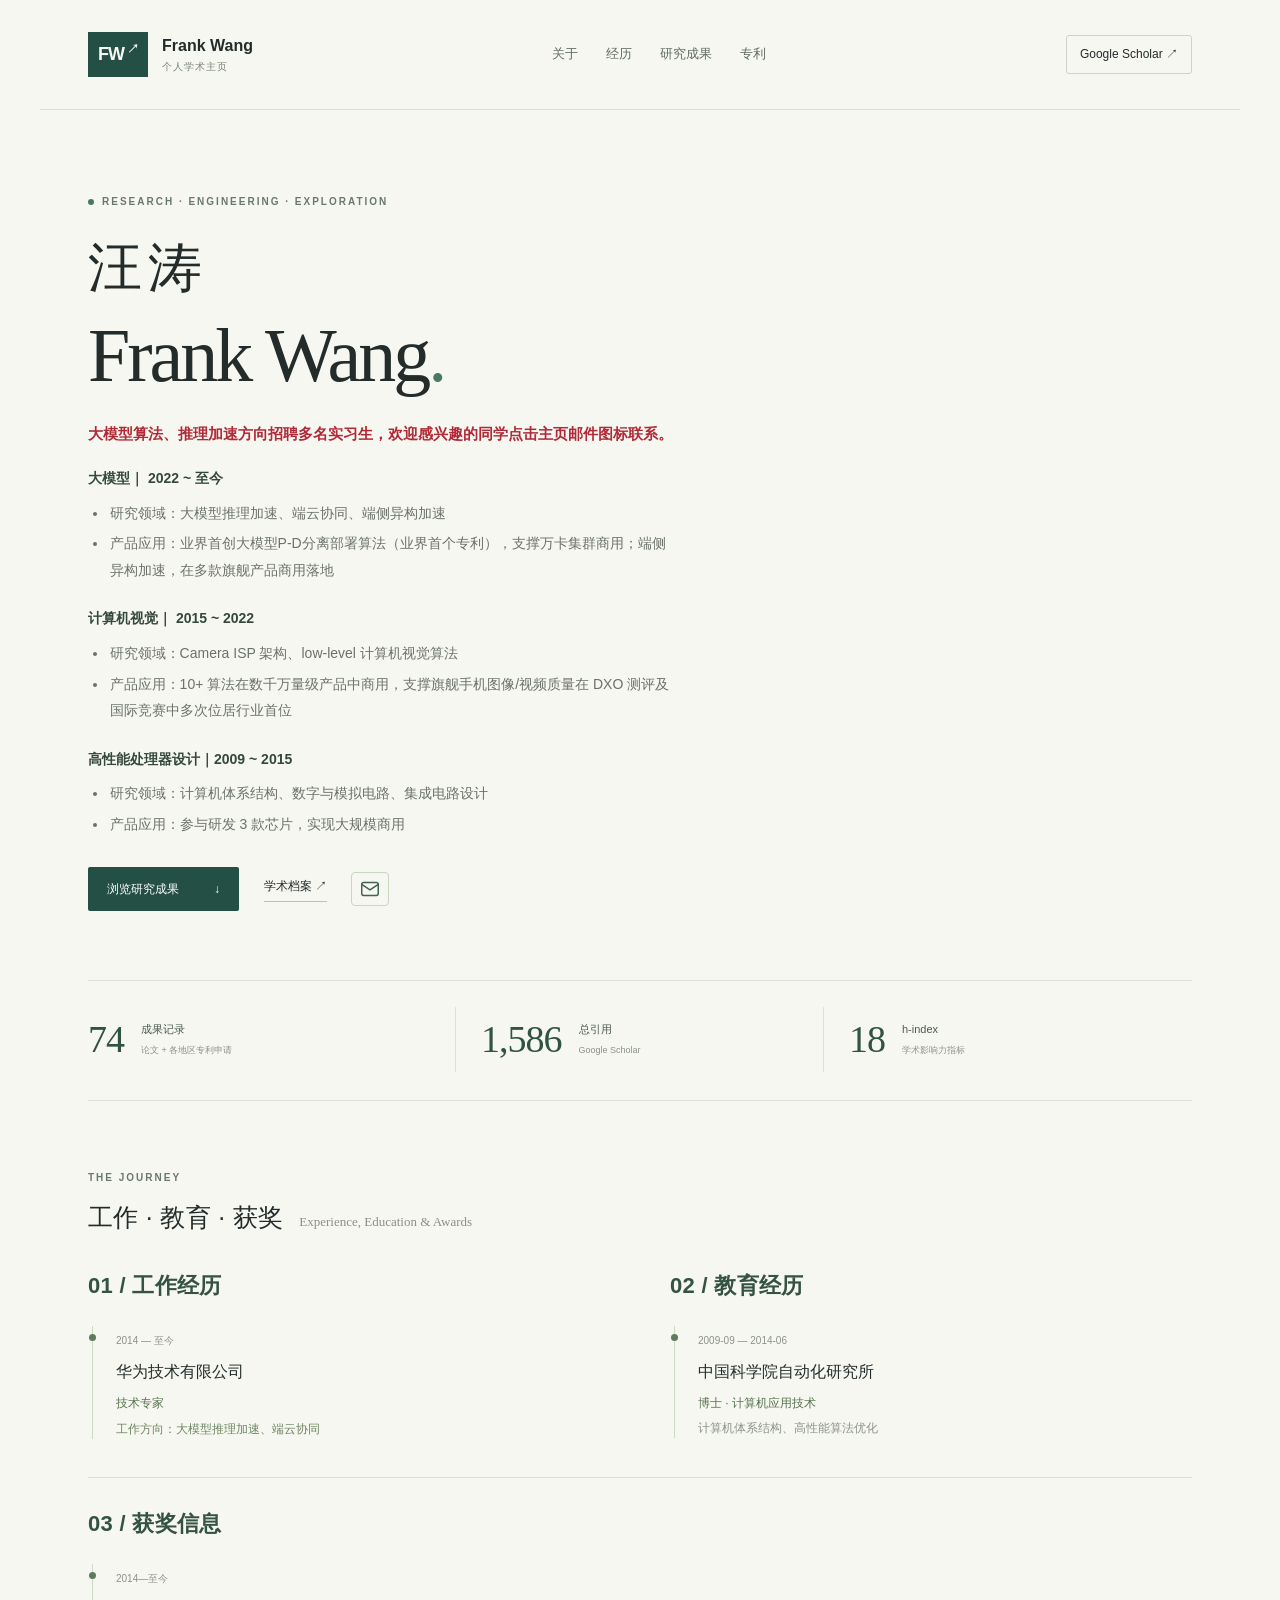
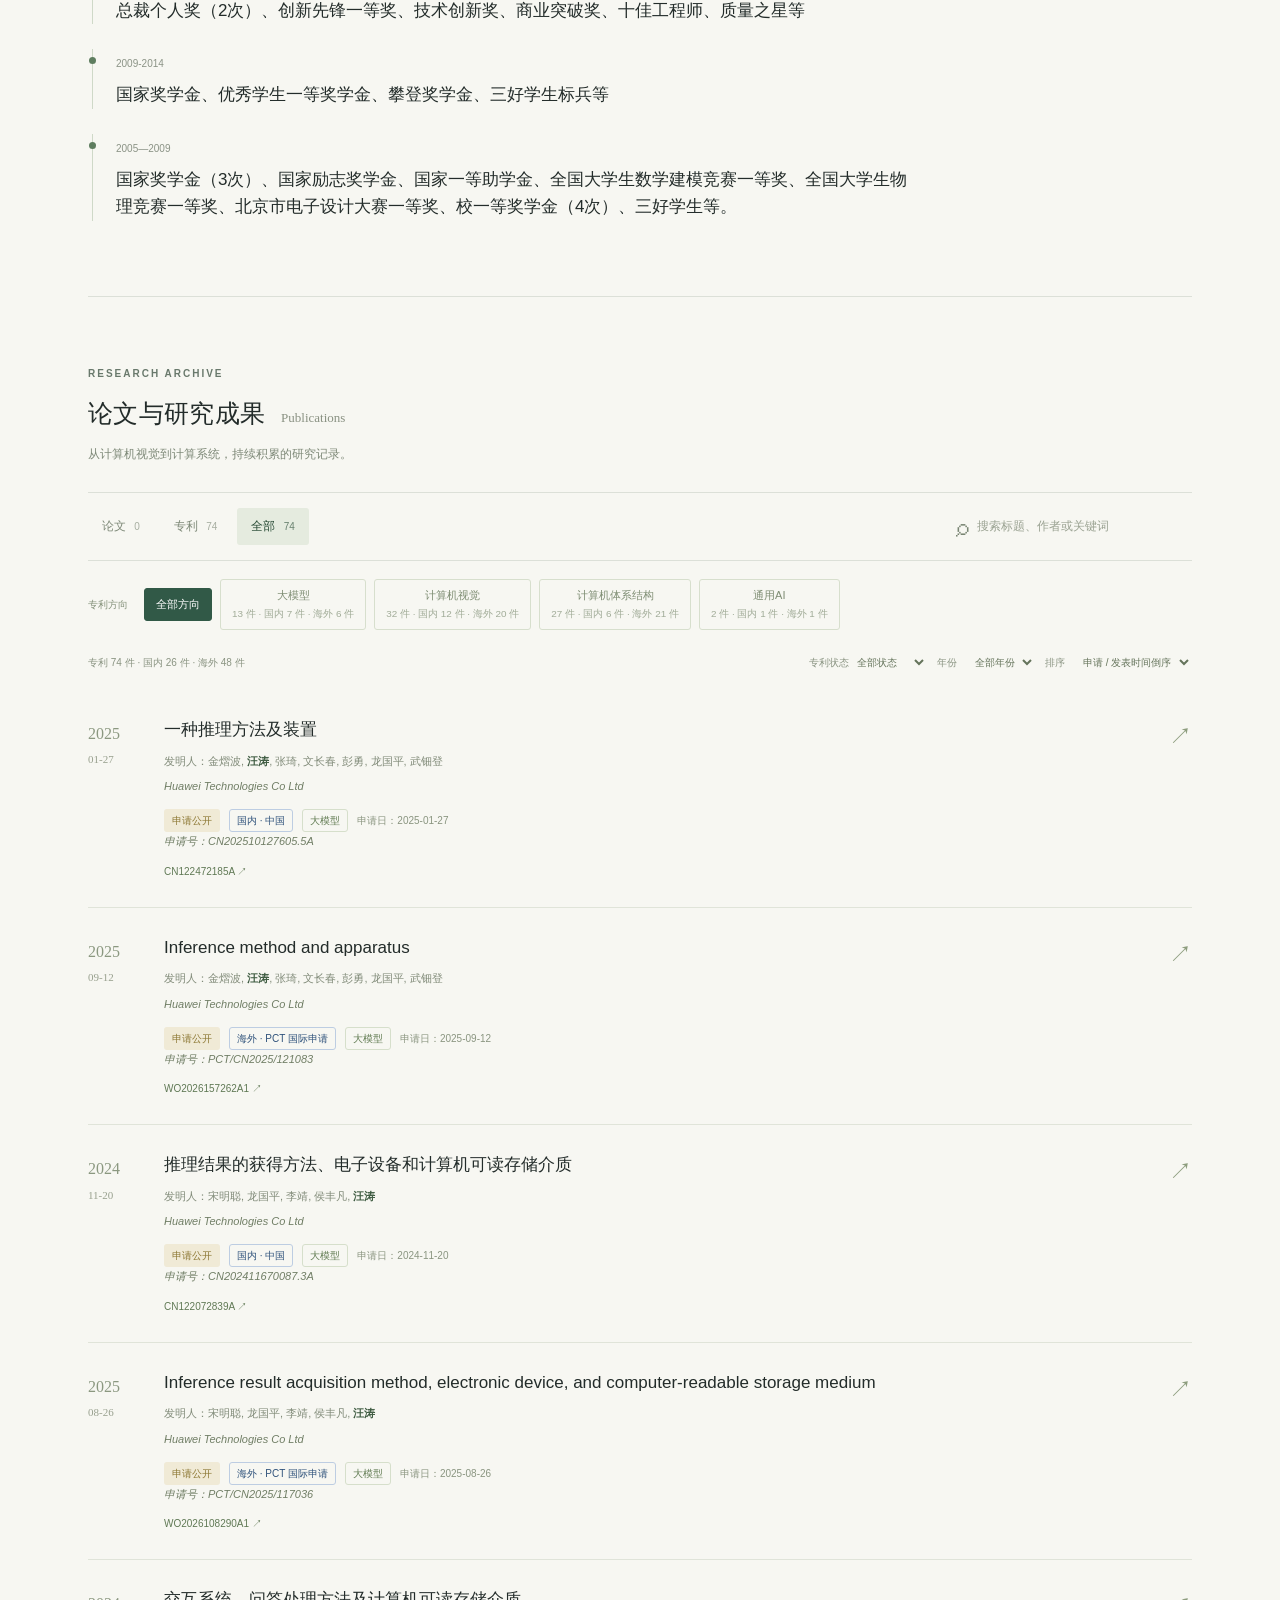
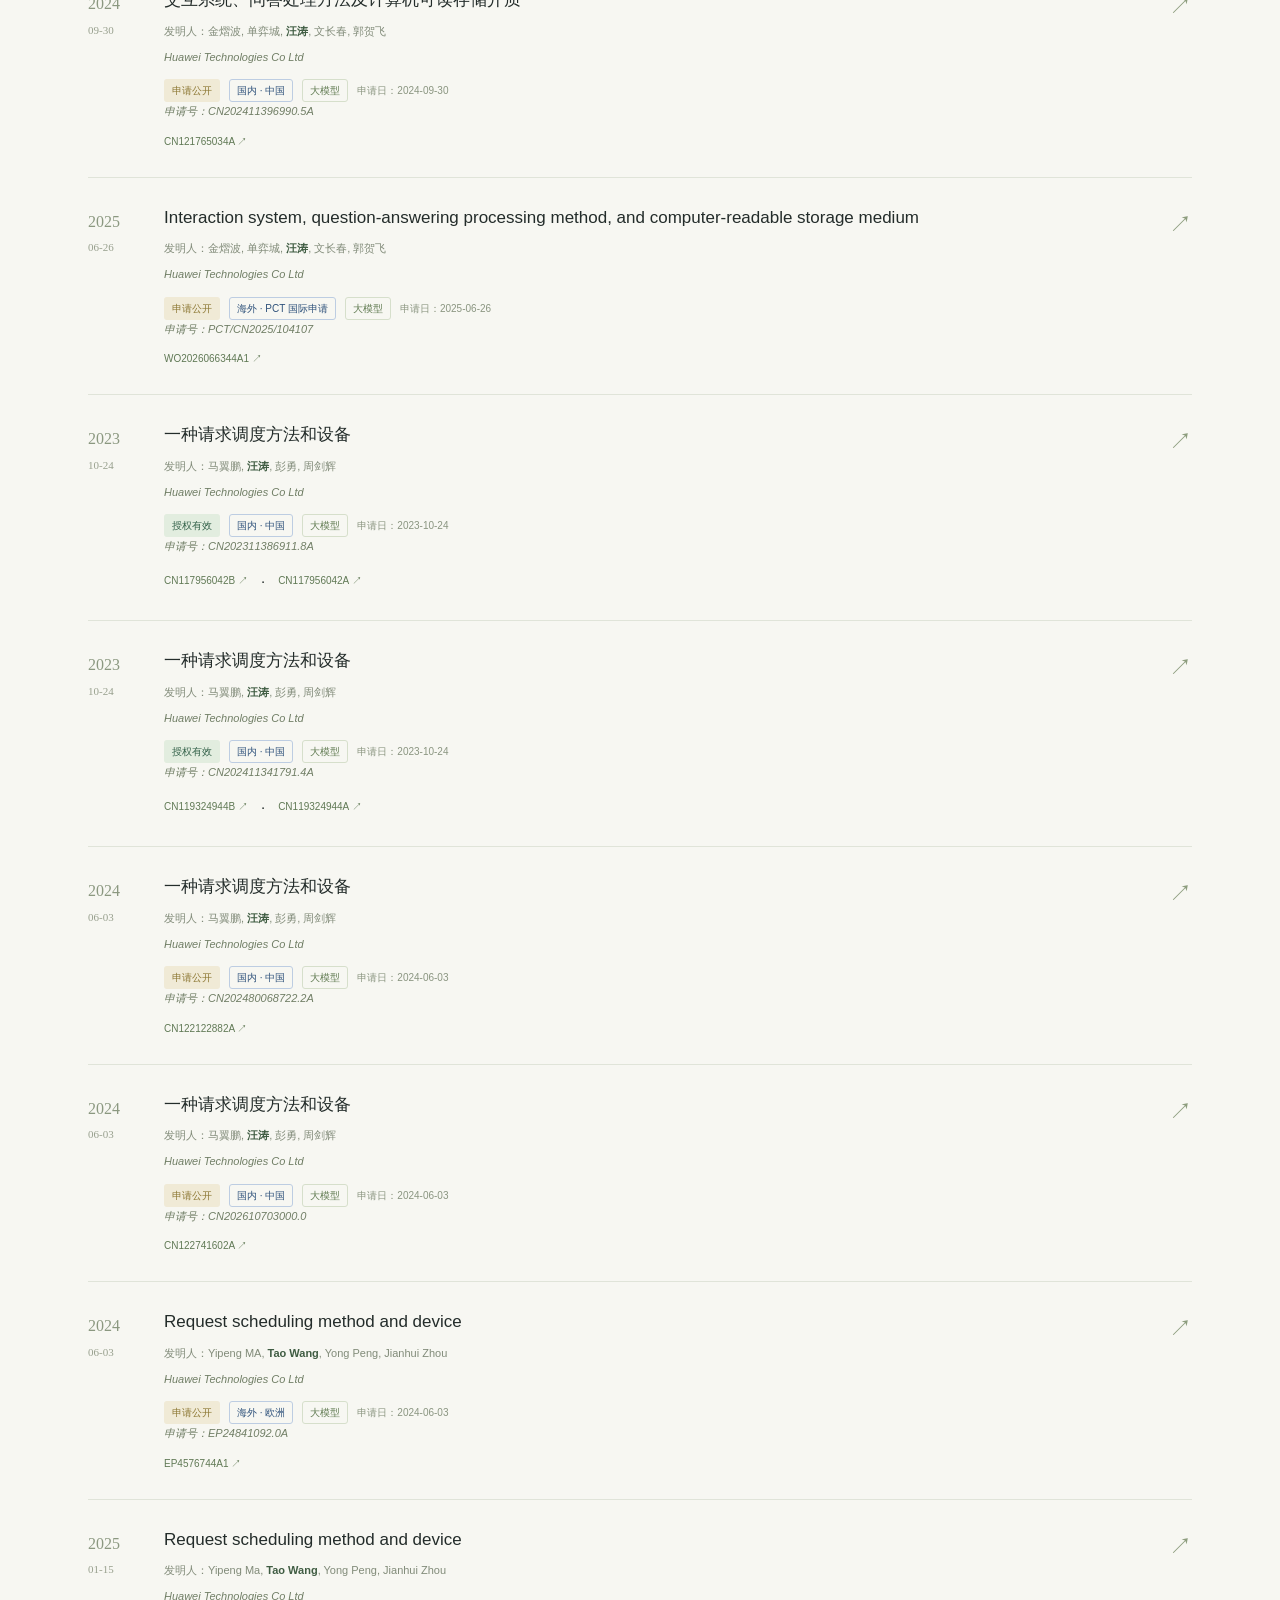
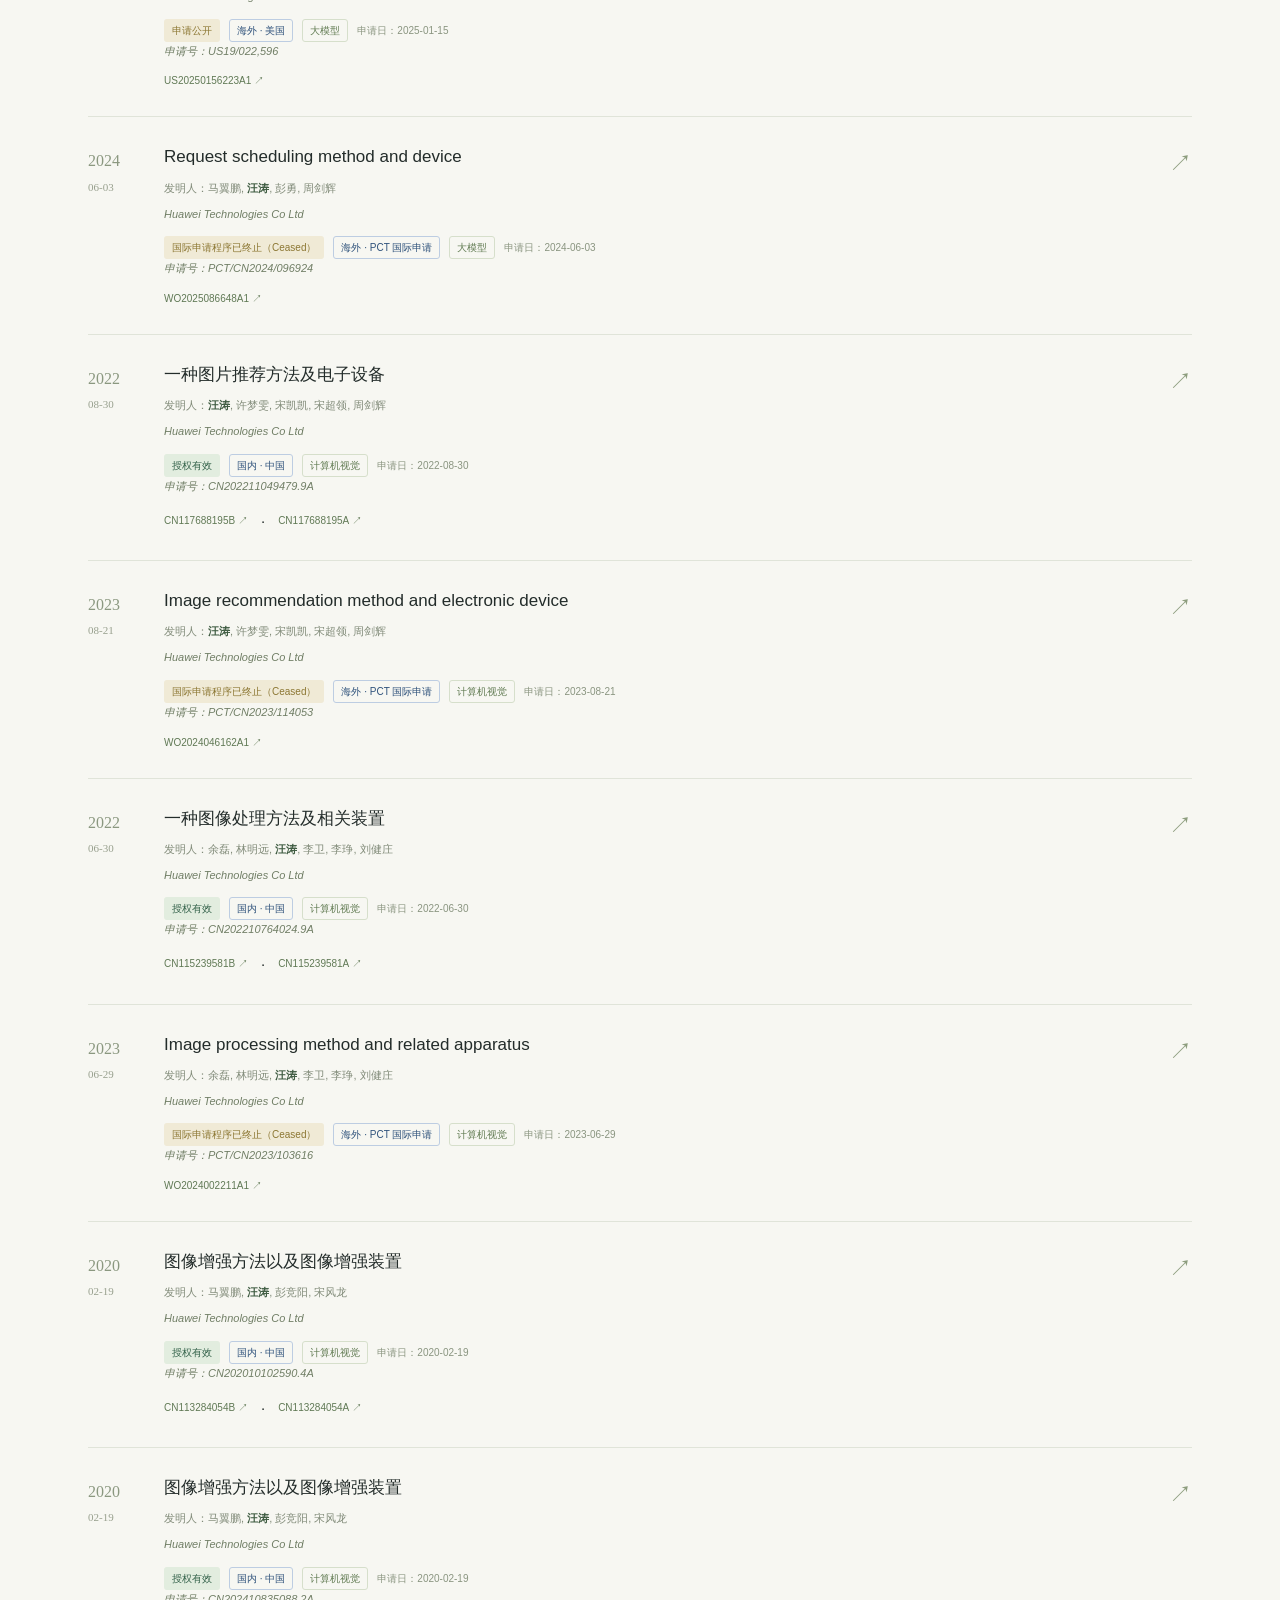
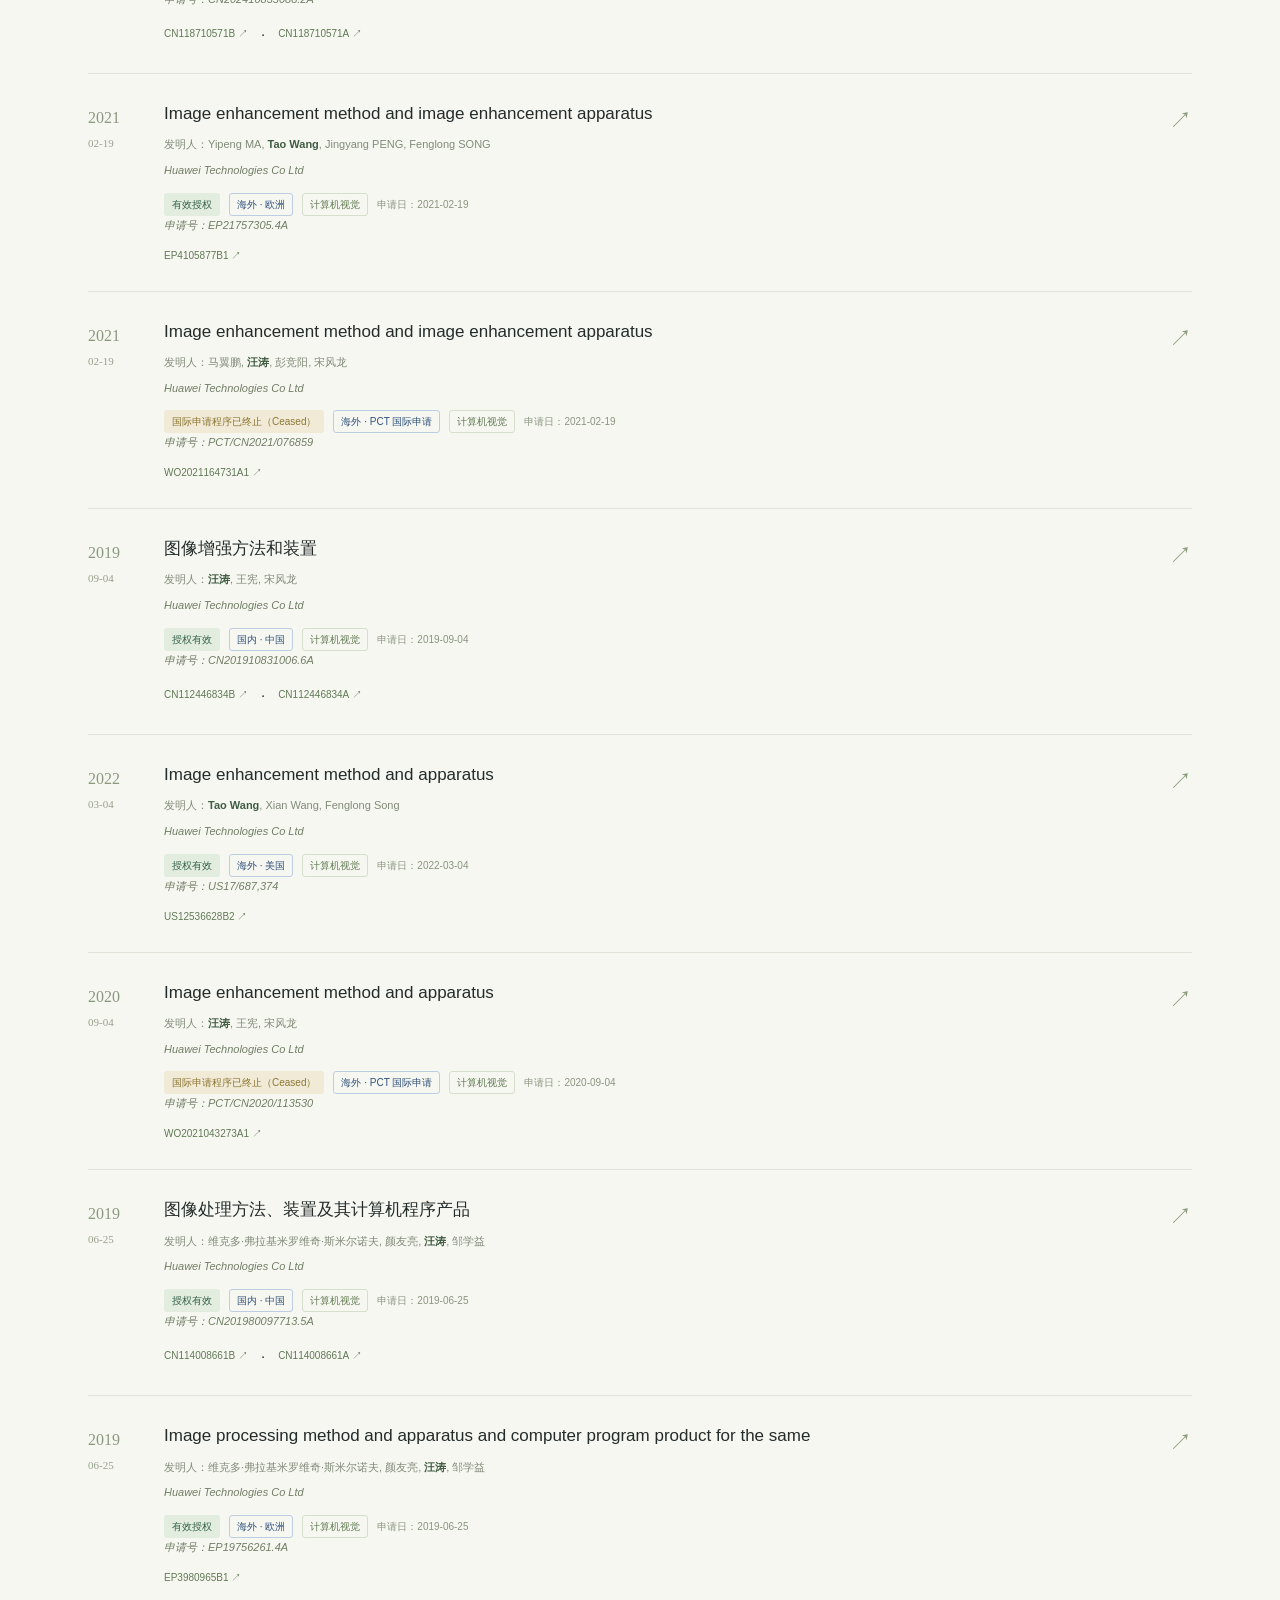
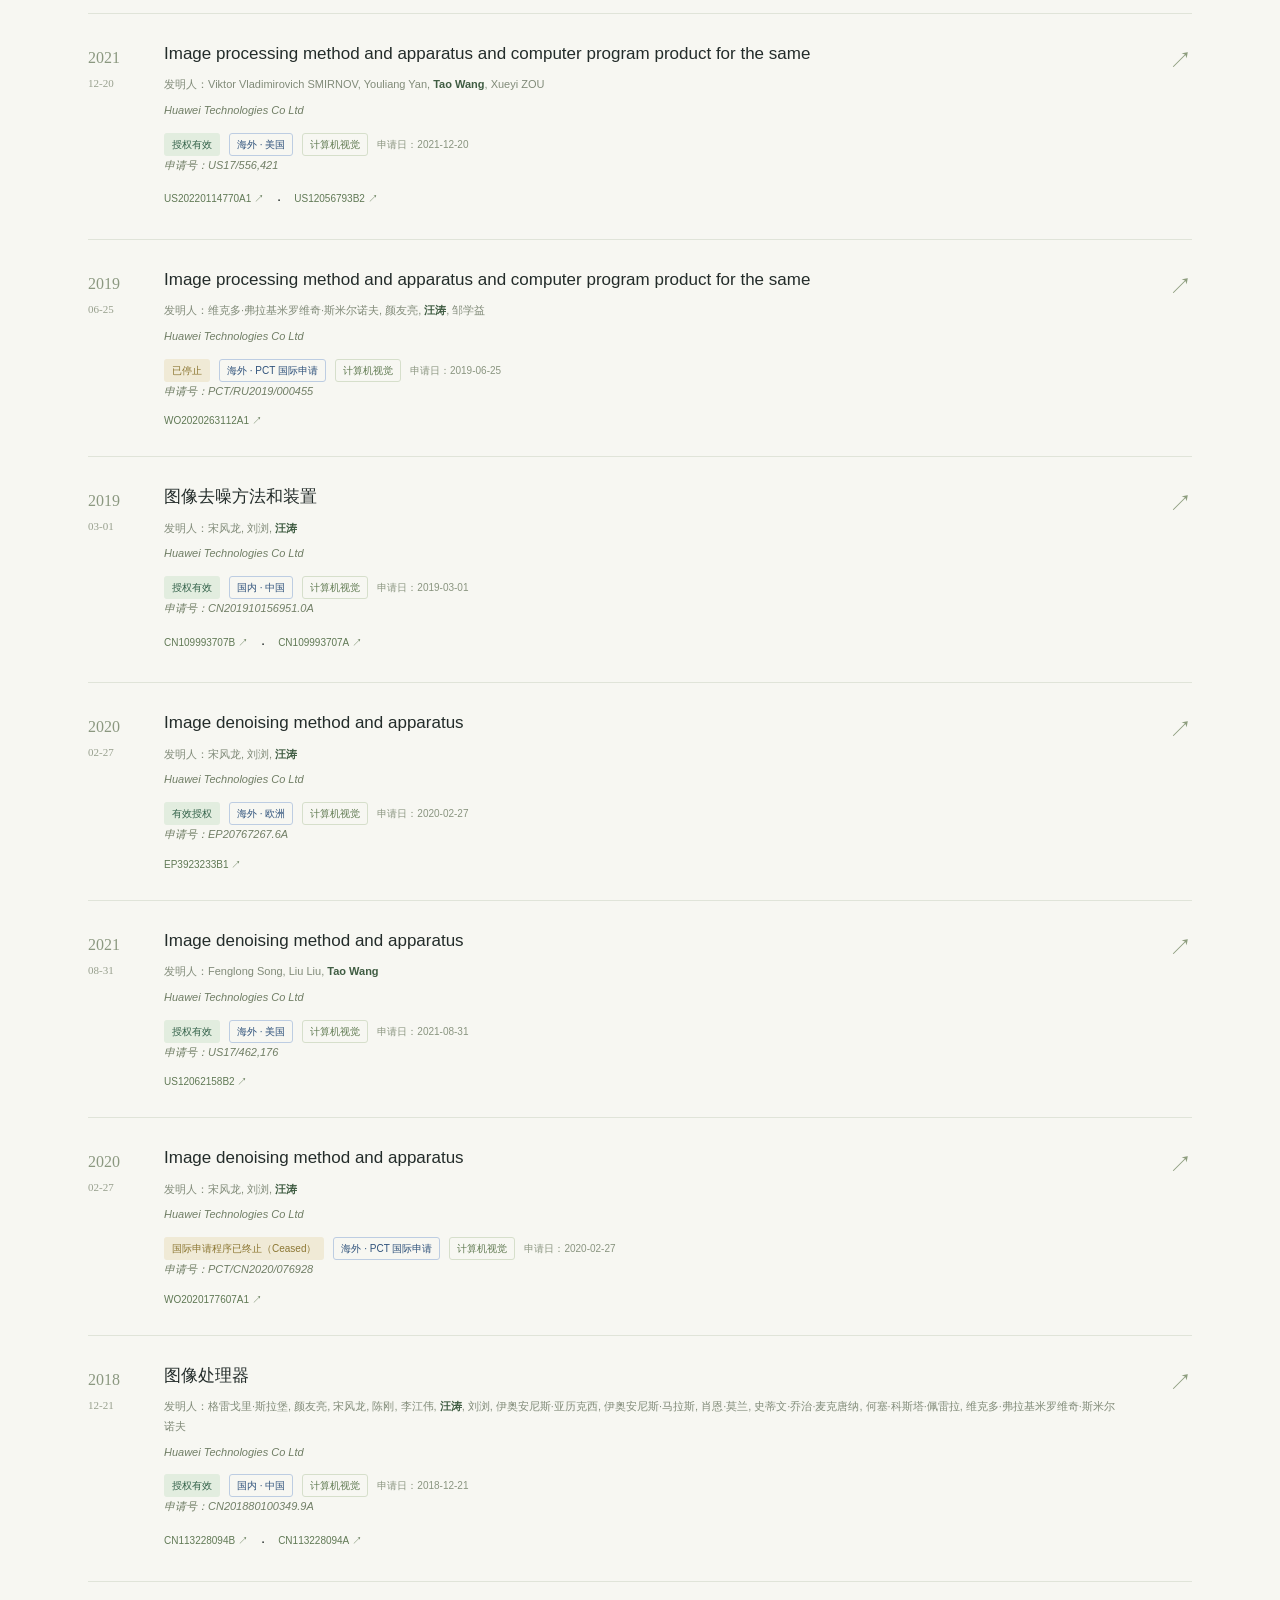
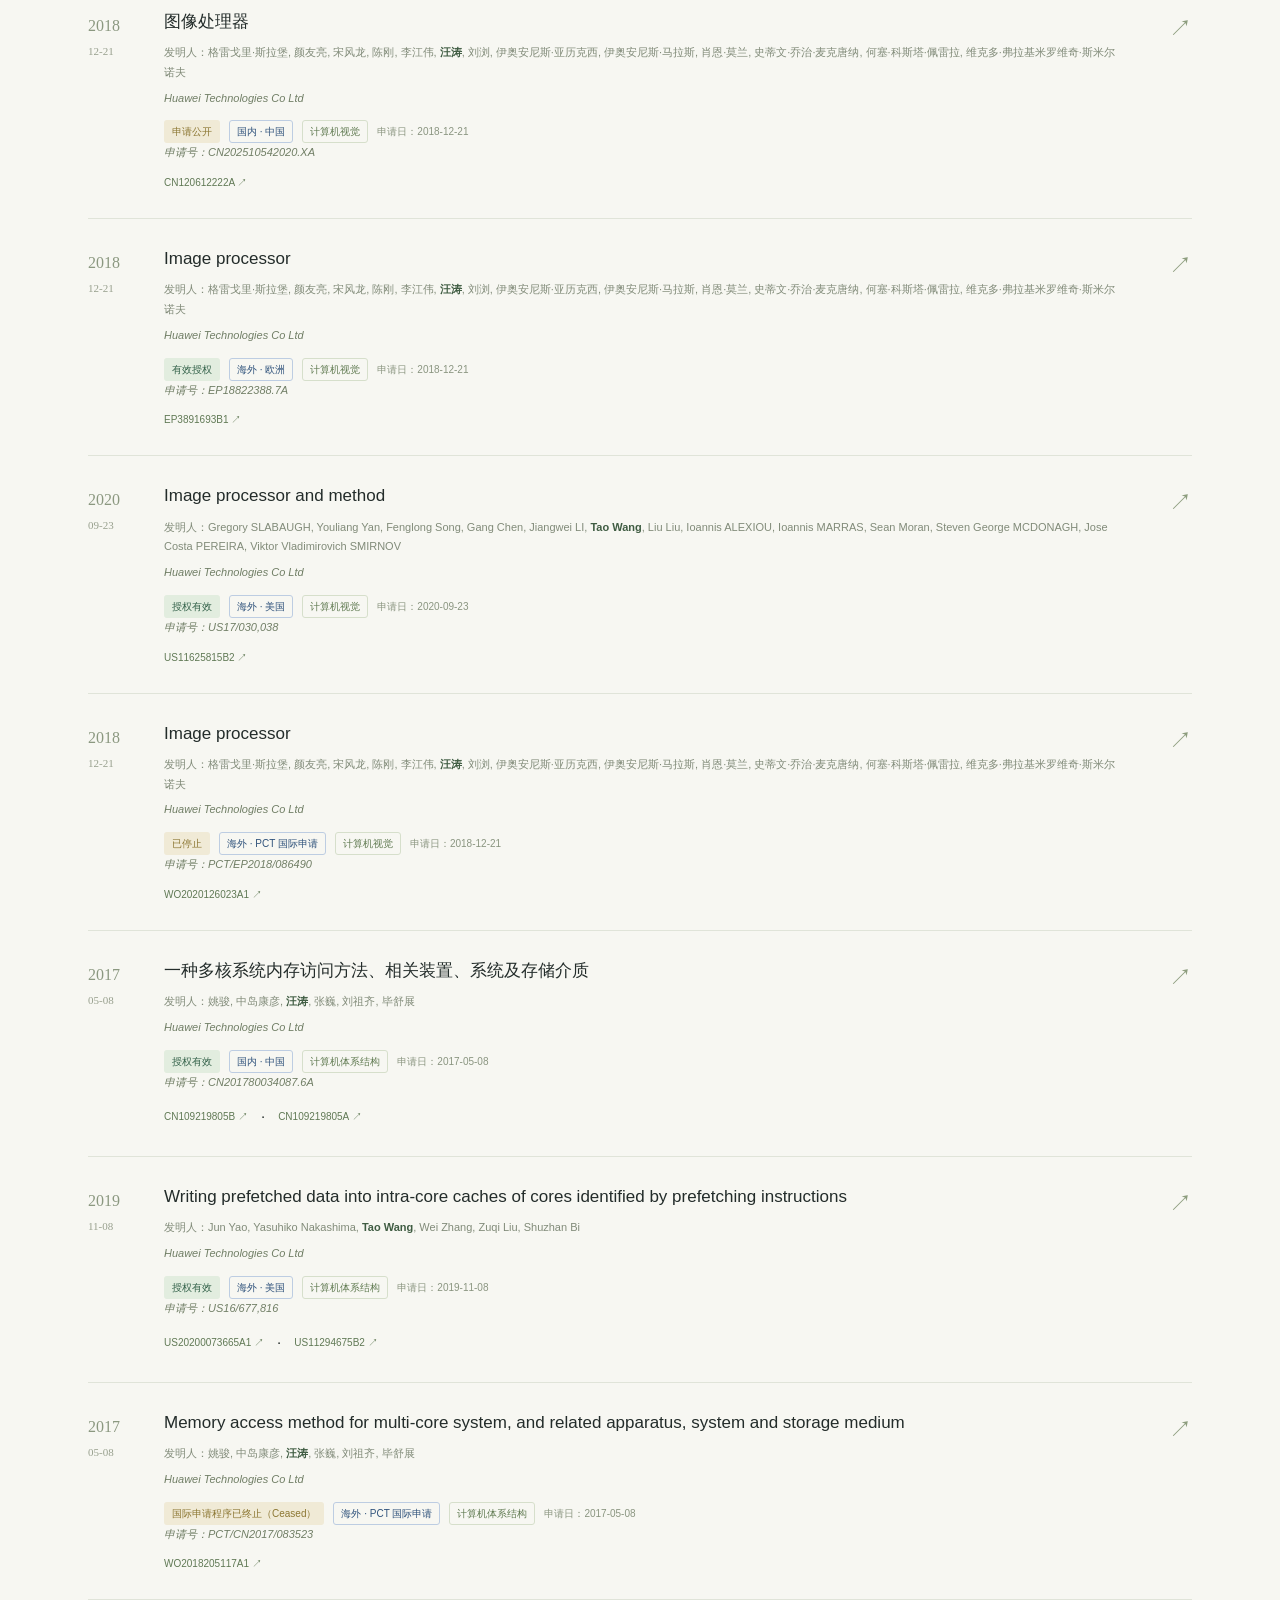
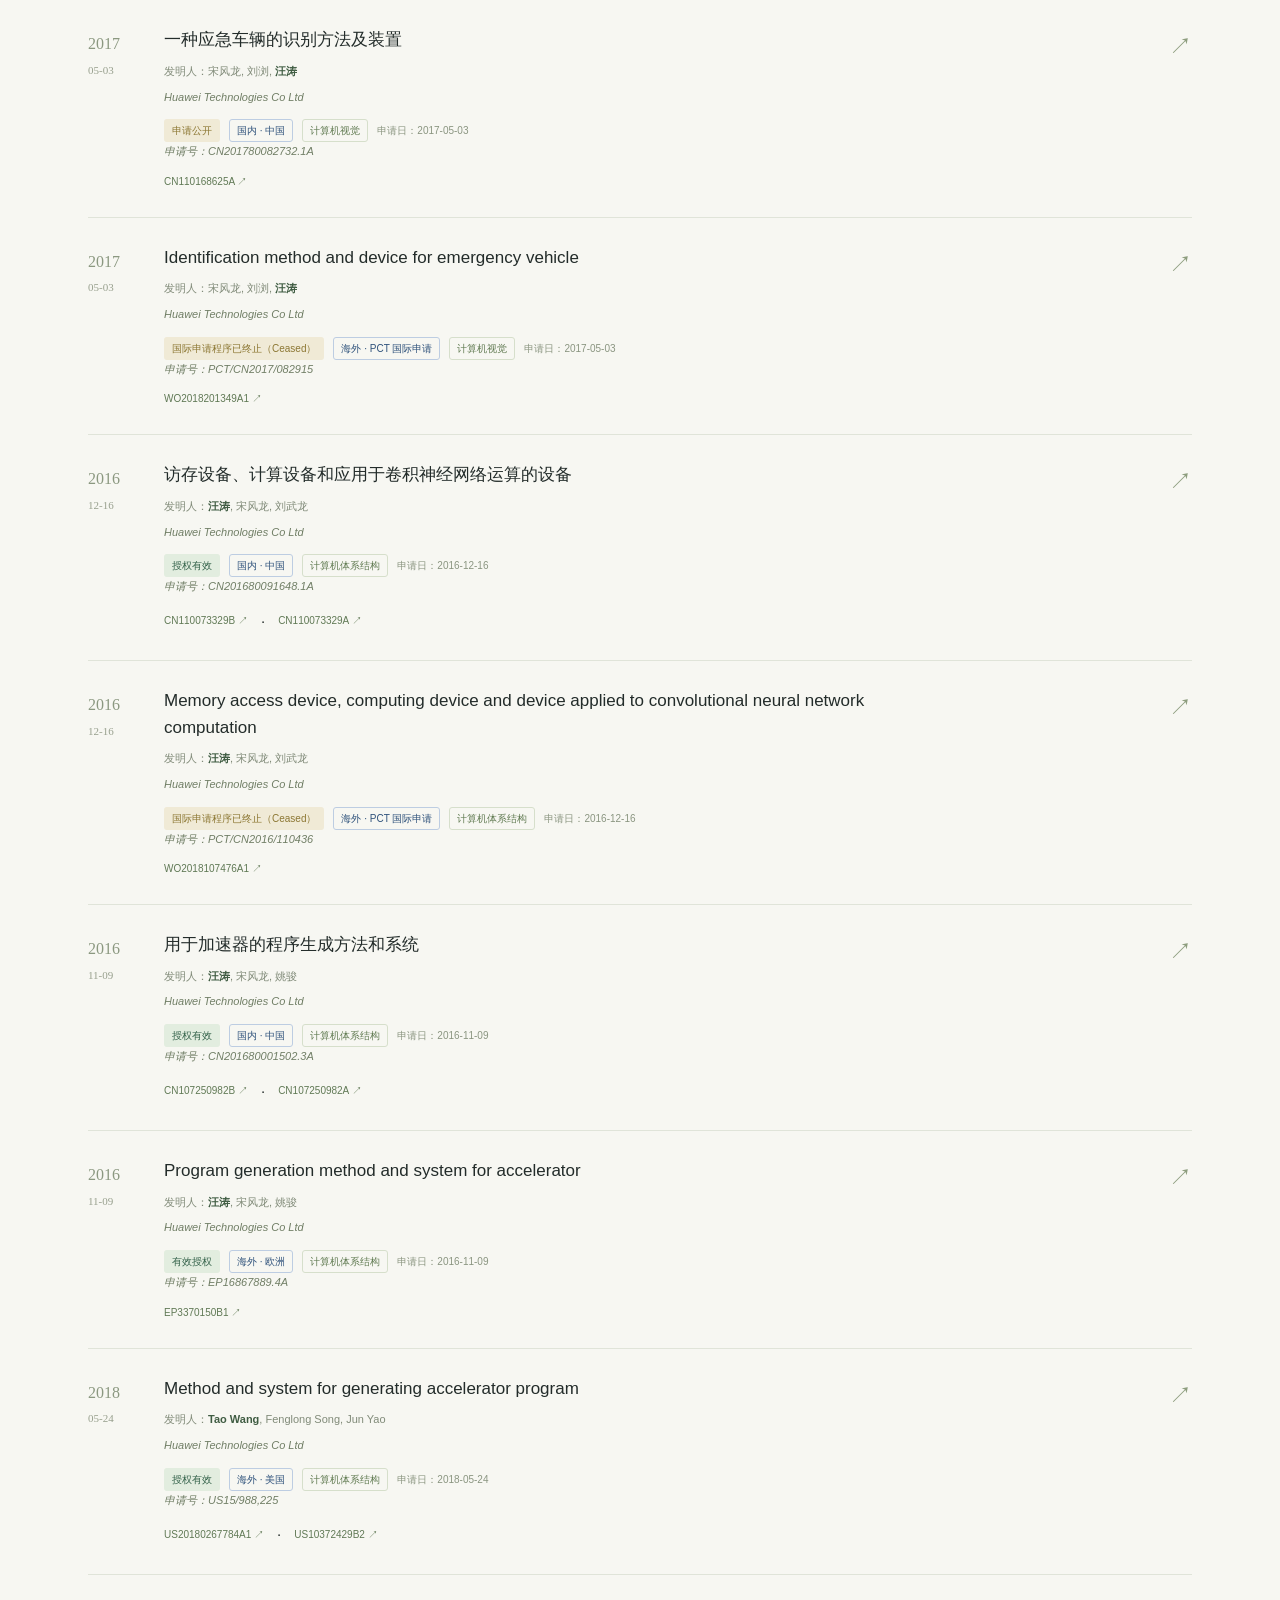
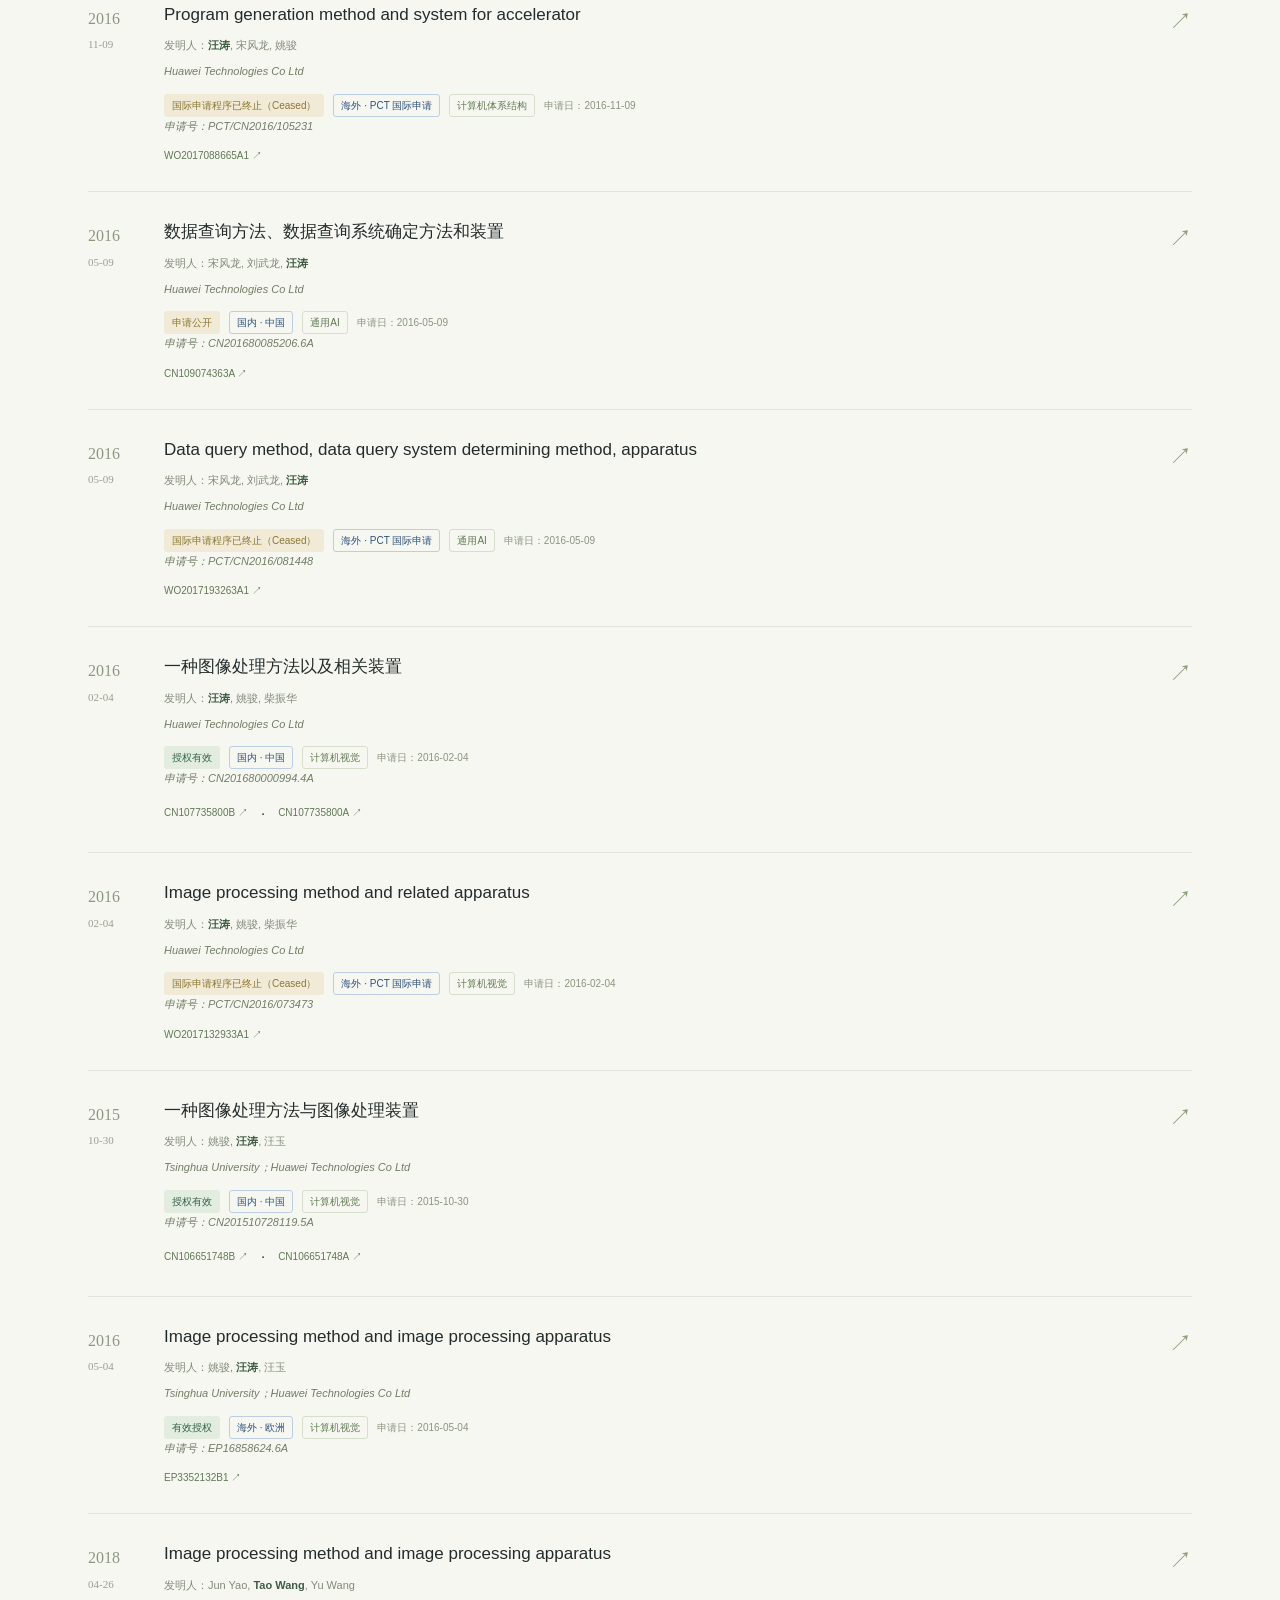
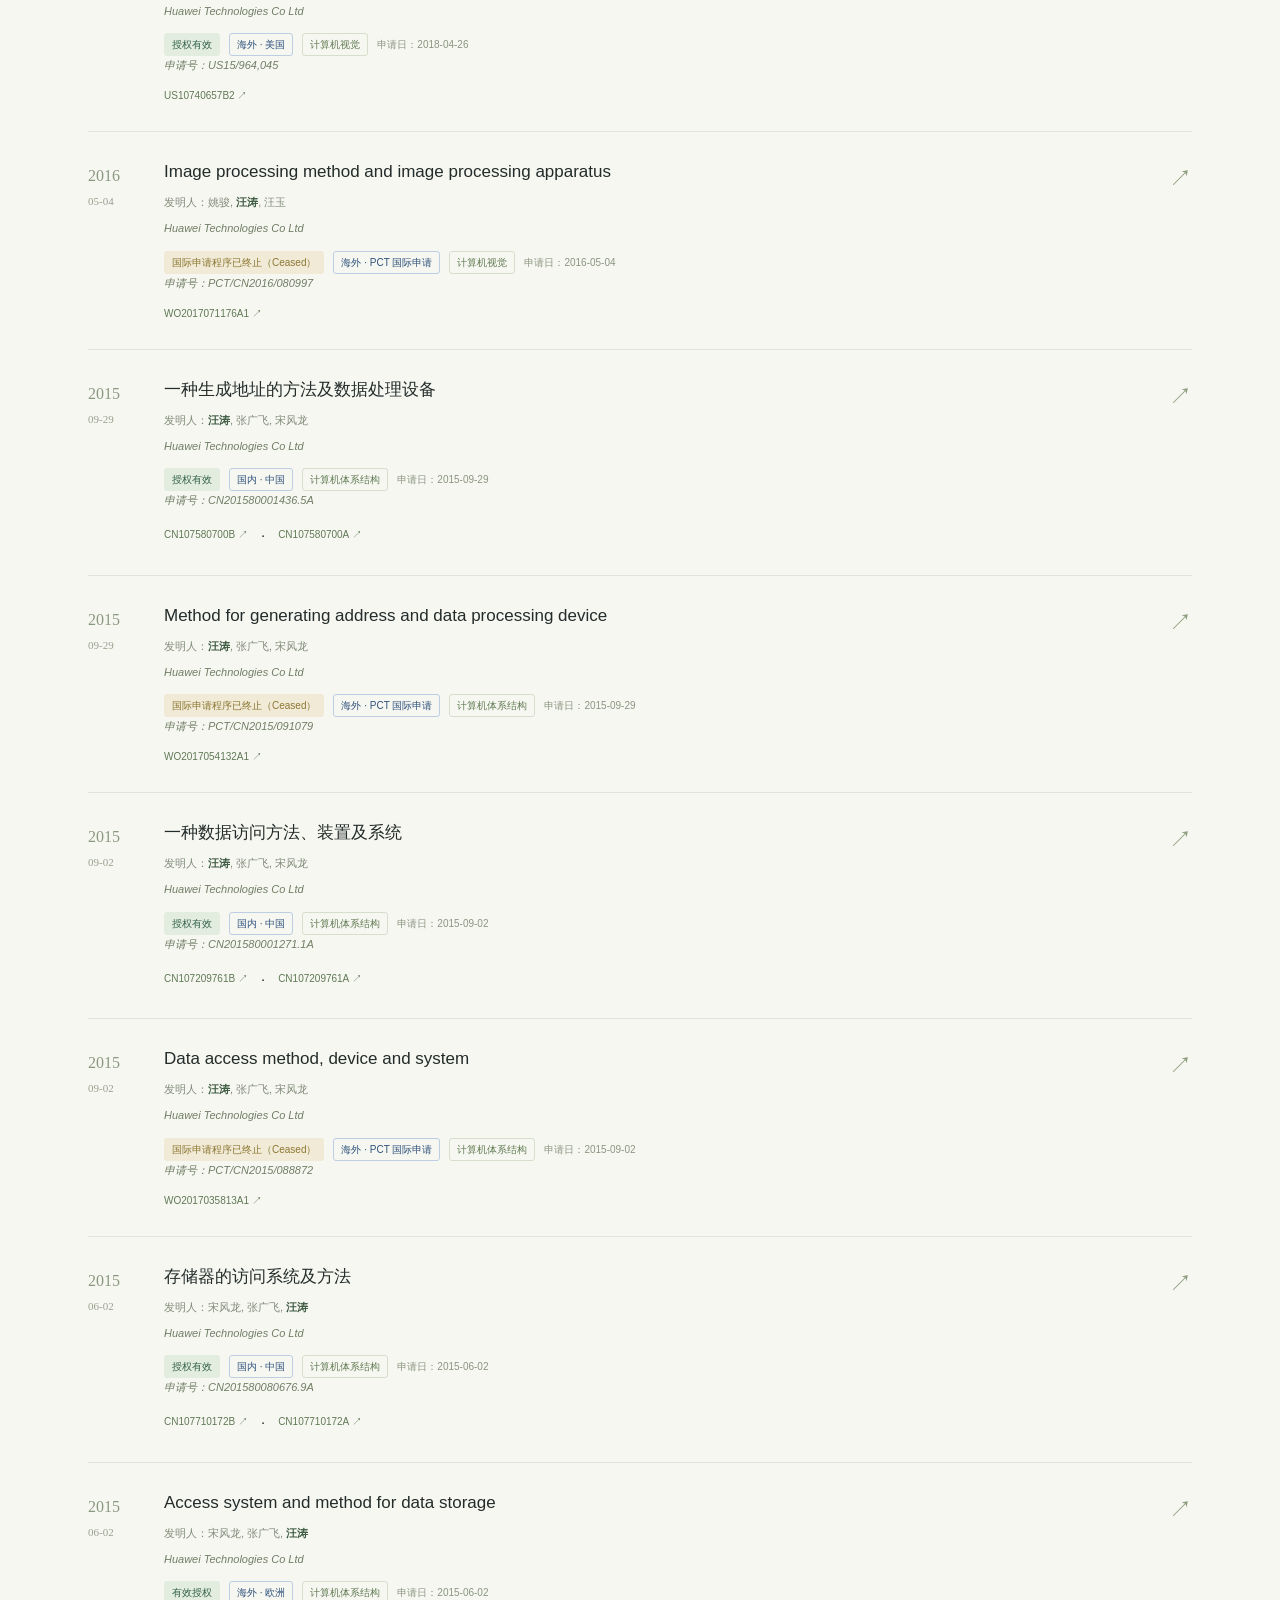
==== commit 9783cd47: "Regenerate portfolio from edited content" ====
--- a/index.html
+++ b/index.html
@@ -1,10 +1,10 @@
 <!doctype html>
-<html lang="zh-CN" data-site-version="8d1674e2f155">
+<html lang="zh-CN" data-site-version="9d4fd573cd7d">
 <head>
   <meta charset="utf-8"><meta name="viewport" content="width=device-width,initial-scale=1">
   <meta name="description" content="汪涛 Frank Wang 的个人学术主页：研究方向、工作与教育经历、论文和专利。">
   <meta name="theme-color" content="#f7f7f2"><title>汪涛 · Frank Wang · 个人主页</title>
-  <link rel="stylesheet" href="style.css?v=8d1674e2f155"><script src="records.js?v=8d1674e2f155" defer></script><script src="content.js?v=8d1674e2f155" defer></script><script src="app.js?v=8d1674e2f155" defer></script>
+  <link rel="stylesheet" href="style.css?v=9d4fd573cd7d"><script src="records.js?v=9d4fd573cd7d" defer></script><script src="content.js?v=9d4fd573cd7d" defer></script><script src="app.js?v=9d4fd573cd7d" defer></script>
   <link rel="canonical" href="https://frank2wang87.github.io/">
   <meta name="robots" content="index, follow">
   <meta property="og:type" content="profile">
@@ -18,7 +18,7 @@
 <header class="header" id="site-header"><a class="brand" href="#about"><span class="brand-mark">FW<span>↗</span></span><span>Frank Wang<span class="brand-sub">个人学术主页</span></span></a><nav aria-label="主导航"><a href="#about">关于</a><a href="#experience">经历</a><a href="#research">研究成果</a><a href="#patents">专利</a></nav><a class="scholar-nav" href="https://scholar.google.com/citations?user=QIy6O2EAAAAJ&amp;hl=zh-CN" target="_blank" rel="noopener">Google Scholar ↗</a></header>
 <main id="main">
 <section class="hero" id="about"><div class="hero-copy"><p class="eyebrow"><span class="dot"></span>RESEARCH · ENGINEERING · EXPLORATION</p><h1>汪涛<span>Frank Wang<span class="name-dot">.</span></span></h1><p class="recruitment-note">大模型算法、推理加速方向招聘多名实习生，欢迎感兴趣的同学点击主页邮件图标联系。</p><div class="intro-group"><p class="intro"><strong>大模型｜ 2022 ~ 至今</strong></p><ul class="intro intro-list"><li>研究领域：大模型推理加速、端云协同、端侧异构加速</li><li>产品应用：业界首创大模型P-D分离部署算法（业界首个专利），支撑万卡集群商用；端侧异构加速，在多款旗舰产品商用落地</li></ul></div><div class="intro-group"><p class="intro"><strong>计算机视觉｜ 2015 ~ 2022</strong></p><ul class="intro intro-list"><li>研究领域：Camera ISP 架构、low-level 计算机视觉算法</li><li>产品应用：10+ 算法在数千万量级产品中商用，支撑旗舰手机图像/视频质量在 DXO 测评及国际竞赛中多次位居行业首位</li></ul></div><div class="intro-group"><p class="intro"><strong>高性能处理器设计｜2009 ~ 2015</strong></p><ul class="intro intro-list"><li>研究领域：计算机体系结构、数字与模拟电路、集成电路设计</li><li>产品应用：参与研发 3 款芯片，实现大规模商用</li></ul></div><div class="hero-actions"><a class="button" href="#research">浏览研究成果 <span>↓</span></a><div class="hero-links"><a class="text-link" href="https://scholar.google.com/citations?user=QIy6O2EAAAAJ&amp;hl=zh-CN" target="_blank" rel="noopener">学术档案 ↗</a><a class="contact-detail email-icon" href="mailto:frank_wang87@163.com" aria-label="发送邮件" title="发送邮件"><svg viewBox="0 0 24 24" width="22" height="22" fill="none" stroke="currentColor" stroke-width="1.6" stroke-linecap="round" stroke-linejoin="round" aria-hidden="true"><rect x="3" y="5" width="18" height="14" rx="2"></rect><path d="m3 7 9 6 9-6"></path></svg></a></div></div> </div><aside class="research-note"><h2 class="note-top">RESEARCH INTERESTS</h2><ol><li><div>LLM Infra/Inference Acceleration<small>大模型基础设施/推理加速</small> </div><b>↗</b></li><li><div>Deep Learning<small>深度学习</small> </div><b>↗</b></li><li><div>Computer Vision<small>计算机视觉</small> </div><b>↗</b></li><li><div>Computer Architecture<small>计算机体系结构</small> </div><b>↗</b></li></ol><p>从视觉理解，到高效计算。</p></aside></section>
-<section class="metrics" id="scholar-metrics" aria-label="学术概览"><div><strong id="record-count">128</strong><span>成果记录 <small>论文 + 各地区专利申请</small></span></div><div><strong id="citation-count">1,583</strong><span>总引用 <small>Google Scholar</small></span></div><div><strong id="h-index">18</strong><span>h-index <small>学术影响力指标</small></span></div></section>
+<section class="metrics" id="scholar-metrics" aria-label="学术概览"><div><strong id="record-count">128</strong><span>成果记录 <small>论文 + 各地区专利申请</small></span></div><div><strong id="citation-count">1,586</strong><span>总引用 <small>Google Scholar</small></span></div><div><strong id="h-index">18</strong><span>h-index <small>学术影响力指标</small></span></div></section>
 <section class="section experience" id="experience"><div class="section-heading"><div><p class="eyebrow">THE JOURNEY</p><h2>工作 · 教育 · 获奖<span>Experience, Education & Awards</span></h2></div></div><div class="journey-grid"><article><h3 class="journey-heading">01 / 工作经历</h3><div class="timeline"><span class="timeline-dot"></span><small>2014 — 至今</small><h4>华为技术有限公司</h4><p class="journey-subtitle">技术专家</p><p class="journey-direction">工作方向：大模型推理加速、端云协同</p></div></article><article><h3 class="journey-heading">02 / 教育经历</h3><div class="timeline"><span class="timeline-dot"></span><small>2009-09 — 2014-06</small><h4>中国科学院自动化研究所</h4><p class="journey-subtitle">博士 · 计算机应用技术</p><p>计算机体系结构、高性能算法优化</p></div></article></div><div id="awards" class="awards-block"><article><h3 class="journey-heading">03 / 获奖信息</h3><div class="timeline"><span class="timeline-dot"></span><small>2014—至今</small><h4>总裁个人奖（2次）、创新先锋一等奖、技术创新奖、商业突破奖、十佳工程师、质量之星等</h4></div><div class="timeline"><span class="timeline-dot"></span><small>2009-2014</small><h4>国家奖学金、优秀学生一等奖学金、攀登奖学金、三好学生标兵等</h4></div><div class="timeline"><span class="timeline-dot"></span><small>2005—2009</small><h4>国家奖学金（3次）、国家励志奖学金、国家一等助学金、全国大学生数学建模竞赛一等奖、全国大学生物理竞赛一等奖、北京市电子设计大赛一等奖、校一等奖学金（4次）、三好学生等。</h4></div></article></div></section>
 <section class="section" id="research"><div class="section-heading"><div><p class="eyebrow">RESEARCH ARCHIVE</p><h2>论文与研究成果<span>Publications</span></h2></div></div><p class="section-description" id="research-description">从计算机视觉到计算系统，持续积累的研究记录。</p><div class="toolbar"><div class="tabs" role="group" aria-label="成果类型"><button data-type="paper" aria-pressed="false">论文 <span id="paper-n">22</span></button><button data-type="patent" aria-pressed="false">专利 <span id="patent-n">106</span></button><button data-type="all" class="active" aria-pressed="true">全部 <span id="all-n">128</span></button></div><label class="search"><span aria-hidden="true">⌕</span><input type="search" id="search" placeholder="搜索标题、作者或关键词" aria-label="搜索成果"></label></div><div class="category-filters" id="category-filters" role="group" aria-label="专利方向"><span>专利方向</span><button data-category="all" class="active" aria-pressed="true">全部方向</button><button data-category="大模型" aria-pressed="false">大模型 <small id="category-count-0">15 件 · 国内 9 件 · 海外 6 件</small></button><button data-category="计算机视觉" aria-pressed="false">计算机视觉 <small id="category-count-1">45 件 · 国内 25 件 · 海外 20 件</small></button><button data-category="计算机体系结构" aria-pressed="false">计算机体系结构 <small id="category-count-2">42 件 · 国内 21 件 · 海外 21 件</small></button><button data-category="通用AI" aria-pressed="false">通用AI <small id="category-count-3">4 件 · 国内 3 件 · 海外 1 件</small></button></div><div class="list-meta"><p id="result-count" aria-live="polite">论文 22 篇 · 专利 106 件 · 国内 58 件 · 海外 48 件</p><div><span id="patent-status-wrap"><label for="patent-status">专利状态</label><select id="patent-status"><option value="all">全部状态</option><option value="active">含有效授权</option><option value="pending">申请公开</option></select></span><label for="year">年份</label><select id="year"><option value="all">全部年份</option></select><label for="sort">排序</label><select id="sort"><option value="year">申请 / 发表时间倒序</option><option value="citations">引用由高到低</option><option value="title">标题 A–Z</option></select></div></div><div id="publication-list" class="publication-list"><!-- RECORDS:START --><article class="publication patent-record" id="family-100643439-CN-CN2025101276055" data-family="family-100643439" data-region="CN"><div class="pub-year">2025<small>01-27</small></div><div><h3><a class="" href="https://patents.google.com/patent/CN122472185A/zh" target="_blank" rel="noopener">一种推理方法及装置</a></h3><p class="authors">发明人：金熠波, <strong>汪涛</strong>, 张琦, 文长春, 彭勇, 龙国平, 武钿登</p><p class="venue">Huawei Technologies Co Ltd</p><div class="patent-meta"><span class="status-badge status-pending">申请公开</span><span class="region-badge">国内 · 中国</span><span class="category-badge">大模型</span><span>申请日：2025-01-27</span></div><p class="venue">申请号：CN202510127605.5A</p><div class="pub-bottom"><a class="" href="https://patents.google.com/patent/CN122472185A/zh" target="_blank" rel="noopener">CN122472185A ↗</a></div></div><div class="pub-arrow"><a class="" href="https://patents.google.com/patent/CN122472185A/zh" target="_blank" rel="noopener">↗</a></div></article><article class="publication patent-record" id="family-100643439-WO-PCTCN2025121083" data-family="family-100643439" data-region="WO"><div class="pub-year">2025<small>09-12</small></div><div><h3><a class="" href="https://patents.google.com/patent/WO2026157262A1/en" target="_blank" rel="noopener">Inference method and apparatus</a></h3><p class="authors">发明人：金熠波, <strong>汪涛</strong>, 张琦, 文长春, 彭勇, 龙国平, 武钿登</p><p class="venue">Huawei Technologies Co Ltd</p><div class="patent-meta"><span class="status-badge status-pending">申请公开</span><span class="region-badge">海外 · PCT 国际申请</span><span class="category-badge">大模型</span><span>申请日：2025-09-12</span></div><p class="venue">申请号：PCT/CN2025/121083</p><div class="pub-bottom"><a class="" href="https://patents.google.com/patent/WO2026157262A1/en" target="_blank" rel="noopener">WO2026157262A1 ↗</a></div></div><div class="pub-arrow"><a class="" href="https://patents.google.com/patent/WO2026157262A1/en" target="_blank" rel="noopener">↗</a></div></article><article class="publication"><div class="pub-year">2025</div><div><h3><a class="" href="https://scholar.google.com/citations?view_op=view_citation&amp;hl=zh-CN&amp;user=QIy6O2EAAAAJ&amp;pagesize=100&amp;citation_for_view=QIy6O2EAAAAJ:maZDTaKrznsC" target="_blank" rel="noopener">P/D-Device: Disaggregated Large Language Model between Cloud and Devices</a></h3><p class="authors">Yibo Jin, Yixu Xu, Yue Chen, Chengbin Wang, <strong>Tao Wang</strong>, Jiaqi Huang, Rongfei Zhang, Yiming Dong, Yuting Yan, Ke Cheng, Yingjie Zhu, Shulan Wang, Qianqian Tang, Shuaishuai Meng, Guanxin Cheng, Ze Wang, Shuyan Miao, Ketao Wang, Wen Liu, Yifan Yang, Tong Zhang, Anran Wang, Chengzhou Lu, Tiantian Dong, Yongsheng Zhang, Zhe Wang, Hefei Guo, Hongjie Liu, Wei Lu, Zhengyong Zhang</p><p class="venue">arXiv preprint arXiv:2508.09035</p><div class="pub-bottom"><span class="tag">PUBLICATION</span><span class="cite">引用 2</span><a class="" href="https://scholar.google.com/citations?view_op=view_citation&amp;hl=zh-CN&amp;user=QIy6O2EAAAAJ&amp;pagesize=100&amp;citation_for_view=QIy6O2EAAAAJ:maZDTaKrznsC" target="_blank" rel="noopener">Scholar ↗</a><a class="" href="https://arxiv.org/abs/2508.09035" target="_blank" rel="noopener">来源详情 ↗</a></div></div><div class="pub-arrow"><a class="" href="https://arxiv.org/abs/2508.09035" target="_blank" rel="noopener">↗</a></div></article><article class="publication patent-record" id="family-99808670-CN-CN2024116700873" data-family="family-99808670" data-region="CN"><div class="pub-year">2024<small>11-20</small></div><div><h3><a class="" href="https://patents.google.com/patent/CN122072839A/zh" target="_blank" rel="noopener">推理结果的获得方法、电子设备和计算机可读存储介质</a></h3><p class="authors">发明人：宋明聪, 龙国平, 李靖, 侯丰凡, <strong>汪涛</strong></p><p class="venue">Huawei Technologies Co Ltd</p><div class="patent-meta"><span class="status-badge status-pending">申请公开</span><span class="region-badge">国内 · 中国</span><span class="category-badge">大模型</span><span>申请日：2024-11-20</span></div><p class="venue">申请号：CN202411670087.3A</p><div class="pub-bottom"><a class="" href="https://patents.google.com/patent/CN122072839A/zh" target="_blank" rel="noopener">CN122072839A ↗</a></div></div><div class="pub-arrow"><a class="" href="https://patents.google.com/patent/CN122072839A/zh" target="_blank" rel="noopener">↗</a></div></article><article class="publication patent-record" id="family-99808670-WO-PCTCN2025117036" data-family="family-99808670" data-region="WO"><div class="pub-year">2025<small>08-26</small></div><div><h3><a class="" href="https://patents.google.com/patent/WO2026108290A1/en" target="_blank" rel="noopener">Inference result acquisition method, electronic device, and computer-readable storage medium</a></h3><p class="authors">发明人：宋明聪, 龙国平, 李靖, 侯丰凡, <strong>汪涛</strong></p><p class="venue">Huawei Technologies Co Ltd</p><div class="patent-meta"><span class="status-badge status-pending">申请公开</span><span class="region-badge">海外 · PCT 国际申请</span><span class="category-badge">大模型</span><span>申请日：2025-08-26</span></div><p class="venue">申请号：PCT/CN2025/117036</p><div class="pub-bottom"><a class="" href="https://patents.google.com/patent/WO2026108290A1/en" target="_blank" rel="noopener">WO2026108290A1 ↗</a></div></div><div class="pub-arrow"><a class="" href="https://patents.google.com/patent/WO2026108290A1/en" target="_blank" rel="noopener">↗</a></div></article><article class="publication patent-record" id="family-99377518-CN-CN2024114287104" data-family="family-99377518" data-region="CN"><div class="pub-year">2024<small>10-12</small></div><div><h3><a class="" href="https://patents.google.com/patent/CN121860027A/zh" target="_blank" rel="noopener">KV Cache数据复用方法、装置和电子设备</a></h3><p class="authors">发明人：<strong>汪涛</strong>, 许梦雯, 马翼鹏, 彭勇, 龙国平</p><p class="venue">Huawei Technologies Co Ltd</p><div class="patent-meta"><span class="status-badge status-pending">申请公开</span><span class="region-badge">国内 · 中国</span><span class="category-badge">大模型</span><span>申请日：2024-10-12</span></div><p class="venue">申请号：CN202411428710.4A</p><div class="pub-bottom"><a class="" href="https://patents.google.com/patent/CN121860027A/zh" target="_blank" rel="noopener">CN121860027A ↗</a></div></div><div class="pub-arrow"><a class="" href="https://patents.google.com/patent/CN121860027A/zh" target="_blank" rel="noopener">↗</a></div></article><article class="publication patent-record" id="family-99176871-CN-CN2024113969905" data-family="family-99176871" data-region="CN"><div class="pub-year">2024<small>09-30</small></div><div><h3><a class="" href="https://patents.google.com/patent/CN121765034A/zh" target="_blank" rel="noopener">交互系统、问答处理方法及计算机可读存储介质</a></h3><p class="authors">发明人：金熠波, 单弈城, <strong>汪涛</strong>, 文长春, 郭贺飞</p><p class="venue">Huawei Technologies Co Ltd</p><div class="patent-meta"><span class="status-badge status-pending">申请公开</span><span class="region-badge">国内 · 中国</span><span class="category-badge">大模型</span><span>申请日：2024-09-30</span></div><p class="venue">申请号：CN202411396990.5A</p><div class="pub-bottom"><a class="" href="https://patents.google.com/patent/CN121765034A/zh" target="_blank" rel="noopener">CN121765034A ↗</a></div></div><div class="pub-arrow"><a class="" href="https://patents.google.com/patent/CN121765034A/zh" target="_blank" rel="noopener">↗</a></div></article><article class="publication patent-record" id="family-99176871-WO-PCTCN2025104107" data-family="family-99176871" data-region="WO"><div class="pub-year">2025<small>06-26</small></div><div><h3><a class="" href="https://patents.google.com/patent/WO2026066344A1/en" target="_blank" rel="noopener">Interaction system, question-answering processing method, and computer-readable storage medium</a></h3><p class="authors">发明人：金熠波, 单弈城, <strong>汪涛</strong>, 文长春, 郭贺飞</p><p class="venue">Huawei Technologies Co Ltd</p><div class="patent-meta"><span class="status-badge status-pending">申请公开</span><span class="region-badge">海外 · PCT 国际申请</span><span class="category-badge">大模型</span><span>申请日：2025-06-26</span></div><p class="venue">申请号：PCT/CN2025/104107</p><div class="pub-bottom"><a class="" href="https://patents.google.com/patent/WO2026066344A1/en" target="_blank" rel="noopener">WO2026066344A1 ↗</a></div></div><div class="pub-arrow"><a class="" href="https://patents.google.com/patent/WO2026066344A1/en" target="_blank" rel="noopener">↗</a></div></article><article class="publication patent-record" id="family-98676338-CN-CN2024110832347" data-family="family-98676338" data-region="CN"><div class="pub-year">2024<small>08-07</small></div><div><h3><a class="" href="https://patents.google.com/patent/CN121508542A/zh" target="_blank" rel="noopener">一种数据压缩方法和电子设备</a></h3><p class="authors">发明人：<strong>汪涛</strong>, 马翼鹏, 彭勇, 龙国平</p><p class="venue">Huawei Technologies Co Ltd</p><div class="patent-meta"><span class="status-badge status-pending">申请公开</span><span class="region-badge">国内 · 中国</span><span class="category-badge">大模型</span><span>申请日：2024-08-07</span></div><p class="venue">申请号：CN202411083234.7A</p><div class="pub-bottom"><a class="" href="https://patents.google.com/patent/CN121508542A/zh" target="_blank" rel="noopener">CN121508542A ↗</a></div></div><div class="pub-arrow"><a class="" href="https://patents.google.com/patent/CN121508542A/zh" target="_blank" rel="noopener">↗</a></div></article><article class="publication"><div class="pub-year">2024</div><div><h3><a class="" href="https://scholar.google.com/citations?view_op=view_citation&amp;hl=zh-CN&amp;user=QIy6O2EAAAAJ&amp;pagesize=100&amp;citation_for_view=QIy6O2EAAAAJ:mB3voiENLucC" target="_blank" rel="noopener">P/d-serve: Serving disaggregated large language model at scale</a></h3><p class="authors">Yibo Jin, <strong>Tao Wang</strong>, Huimin Lin, Mingyang Song, Peiyang Li, Yipeng Ma, Yicheng Shan, Zhengfan Yuan, Cailong Li, Yajing Sun, Tiandeng Wu, Xing Chu, Ruizhi Huan, Li Ma, Xiao You, Wenting Zhou, Yunpeng Ye, Wen Liu, Xiangkun Xu, Yongsheng Zhang, Tiantian Dong, Jiawei Zhu, Zhe Wang, Xijian Ju, Jianxun Song, Haoliang Cheng, Xiaojing Li, Jiandong Ding, Hefei Guo, Zhengyong Zhang</p><p class="venue">arXiv preprint arXiv:2408.08147</p><div class="pub-bottom"><span class="tag">PUBLICATION</span><span class="cite">引用 51</span><a class="" href="https://scholar.google.com/citations?view_op=view_citation&amp;hl=zh-CN&amp;user=QIy6O2EAAAAJ&amp;pagesize=100&amp;citation_for_view=QIy6O2EAAAAJ:mB3voiENLucC" target="_blank" rel="noopener">Scholar ↗</a><a class="" href="https://arxiv.org/abs/2408.08147" target="_blank" rel="noopener">来源详情 ↗</a></div></div><div class="pub-arrow"><a class="" href="https://arxiv.org/abs/2408.08147" target="_blank" rel="noopener">↗</a></div></article><article class="publication"><div class="pub-year">2024</div><div><h3><a class="" href="https://scholar.google.com/citations?view_op=view_citation&amp;hl=zh-CN&amp;user=QIy6O2EAAAAJ&amp;pagesize=100&amp;citation_for_view=QIy6O2EAAAAJ:iH-uZ7U-co4C" target="_blank" rel="noopener">NTIRE 2024 challenge on blind enhancement of compressed image: Methods and results</a></h3><p class="authors">Ren Yang, Radu Timofte, Bingchen Li, Xin Li, Mengxi Guo, Shijie Zhao, Li Zhang, Zhibo Chen, Dongyang Zhang, Yash Arora, Aditya Arora, Yuanbin Chen, Hui Tang, <strong>Tao Wang</strong>, Longxuan Zhao, Bin Chen, Tong Tong, Qiao Mo, Jingwei Bao, Jinhua Hao, Yukang Ding, Hantang Li, Ming Sun, Chao Zhou, Shuyuan Zhu, Zhi Jin, Wei Wang, Dandan Zhan, Jiawei Wu, Jiahao Wu, Luwei Tu, Hongyu An, Xinfeng Zhang, Woon-Ha Yeo, Wang-Taek Oh, Young-Il Kim, Han-Cheol Ryu, Long Sun, Mingjun Zhen, Jinshan Pan, Jiangxin Dong, Jinhui Tang, Yapeng Du, Ao Li, Ziyang He, Lei Luo, Ce Zhu, Xin Yao, Sunder Ali Khowaja, IK Hyun Lee, Jaeho Lee, Seongwan Kim, Nodirkhuja Khujaev, Roman Tsoy</p><p class="venue">2024 IEEE/CVF Conference on Computer Vision and Pattern Recognition Workshops (CVPRW)</p><div class="pub-bottom"><span class="tag">PUBLICATION</span><span class="cite">引用 24</span><a class="" href="https://scholar.google.com/citations?view_op=view_citation&amp;hl=zh-CN&amp;user=QIy6O2EAAAAJ&amp;pagesize=100&amp;citation_for_view=QIy6O2EAAAAJ:iH-uZ7U-co4C" target="_blank" rel="noopener">Scholar ↗</a><a class="" href="https://ieeexplore.ieee.org/abstract/document/10678543/" target="_blank" rel="noopener">来源详情 ↗</a></div></div><div class="pub-arrow"><a class="" href="https://ieeexplore.ieee.org/abstract/document/10678543/" target="_blank" rel="noopener">↗</a></div></article><article class="publication"><div class="pub-year">2024</div><div><h3><a class="" href="https://scholar.google.com/citations?view_op=view_citation&amp;hl=zh-CN&amp;user=QIy6O2EAAAAJ&amp;pagesize=100&amp;citation_for_view=QIy6O2EAAAAJ:hFOr9nPyWt4C" target="_blank" rel="noopener">Unlocking data-free low-bit quantization with matrix decomposition for KV cache compression</a></h3><p class="authors">Peiyu Liu, Ze-Feng Gao, Xin Zhao, Yipeng Ma, <strong>Tao Wang</strong>, Ji-Rong Wen</p><p class="venue">Proceedings of the 62nd annual meeting of the association for computational linguistics (volume 1: Long papers)</p><div class="pub-bottom"><span class="tag">PUBLICATION</span><span class="cite">引用 20</span><a class="" href="https://scholar.google.com/citations?view_op=view_citation&amp;hl=zh-CN&amp;user=QIy6O2EAAAAJ&amp;pagesize=100&amp;citation_for_view=QIy6O2EAAAAJ:hFOr9nPyWt4C" target="_blank" rel="noopener">Scholar ↗</a><a class="" href="https://aclanthology.org/2024.acl-long.133/" target="_blank" rel="noopener">来源详情 ↗</a></div></div><div class="pub-arrow"><a class="" href="https://aclanthology.org/2024.acl-long.133/" target="_blank" rel="noopener">↗</a></div></article><article class="publication patent-record" id="family-90797254-CN-CN2023113869118" data-family="family-90797254" data-region="CN"><div class="pub-year">2023<small>10-24</small></div><div><h3><a class="" href="https://patents.google.com/patent/CN117956042B/zh" target="_blank" rel="noopener">一种请求调度方法和设备</a></h3><p class="authors">发明人：马翼鹏, <strong>汪涛</strong>, 彭勇, 周剑辉</p><p class="venue">Huawei Technologies Co Ltd</p><div class="patent-meta"><span class="status-badge status-active">授权有效</span><span class="region-badge">国内 · 中国</span><span class="category-badge">大模型</span><span>申请日：2023-10-24</span></div><p class="venue">申请号：CN202311386911.8A</p><div class="pub-bottom"><a class="" href="https://patents.google.com/patent/CN117956042B/zh" target="_blank" rel="noopener">CN117956042B ↗</a> · <a class="" href="https://patents.google.com/patent/CN117956042A/zh" target="_blank" rel="noopener">CN117956042A ↗</a></div></div><div class="pub-arrow"><a class="" href="https://patents.google.com/patent/CN117956042B/zh" target="_blank" rel="noopener">↗</a></div></article><article class="publication patent-record" id="family-90797254-CN-CN2024113417914" data-family="family-90797254" data-region="CN"><div class="pub-year">2023<small>10-24</small></div><div><h3><a class="" href="https://patents.google.com/patent/CN119324944B/zh" target="_blank" rel="noopener">一种请求调度方法和设备</a></h3><p class="authors">发明人：马翼鹏, <strong>汪涛</strong>, 彭勇, 周剑辉</p><p class="venue">Huawei Technologies Co Ltd</p><div class="patent-meta"><span class="status-badge status-active">授权有效</span><span class="region-badge">国内 · 中国</span><span class="category-badge">大模型</span><span>申请日：2023-10-24</span></div><p class="venue">申请号：CN202411341791.4A</p><div class="pub-bottom"><a class="" href="https://patents.google.com/patent/CN119324944B/zh" target="_blank" rel="noopener">CN119324944B ↗</a> · <a class="" href="https://patents.google.com/patent/CN119324944A/zh" target="_blank" rel="noopener">CN119324944A ↗</a></div></div><div class="pub-arrow"><a class="" href="https://patents.google.com/patent/CN119324944B/zh" target="_blank" rel="noopener">↗</a></div></article><article class="publication patent-record" id="family-90797254-CN-CN2024800687222" data-family="family-90797254" data-region="CN"><div class="pub-year">2024<small>06-03</small></div><div><h3><a class="" href="https://patents.google.com/patent/CN122122882A/zh" target="_blank" rel="noopener">一种请求调度方法和设备</a></h3><p class="authors">发明人：马翼鹏, <strong>汪涛</strong>, 彭勇, 周剑辉</p><p class="venue">Huawei Technologies Co Ltd</p><div class="patent-meta"><span class="status-badge status-pending">申请公开</span><span class="region-badge">国内 · 中国</span><span class="category-badge">大模型</span><span>申请日：2024-06-03</span></div><p class="venue">申请号：CN202480068722.2A</p><div class="pub-bottom"><a class="" href="https://patents.google.com/patent/CN122122882A/zh" target="_blank" rel="noopener">CN122122882A ↗</a></div></div><div class="pub-arrow"><a class="" href="https://patents.google.com/patent/CN122122882A/zh" target="_blank" rel="noopener">↗</a></div></article><article class="publication patent-record" id="family-90797254-CN-CN2026107030000" data-family="family-90797254" data-region="CN"><div class="pub-year">2024<small>06-03</small></div><div><h3><a class="" href="https://eureka.patsnap.com/patent/CN122741602A" target="_blank" rel="noopener">一种请求调度方法和设备</a></h3><p class="authors">发明人：马翼鹏, <strong>汪涛</strong>, 彭勇, 周剑辉</p><p class="venue">Huawei Technologies Co Ltd</p><div class="patent-meta"><span class="status-badge status-pending">申请公开</span><span class="region-badge">国内 · 中国</span><span class="category-badge">大模型</span><span>申请日：2024-06-03</span></div><p class="venue">申请号：CN202610703000.0</p><div class="pub-bottom"><a class="" href="https://eureka.patsnap.com/patent/CN122741602A" target="_blank" rel="noopener">CN122741602A ↗</a></div></div><div class="pub-arrow"><a class="" href="https://eureka.patsnap.com/patent/CN122741602A" target="_blank" rel="noopener">↗</a></div></article><article class="publication patent-record" id="family-90797254-EP-EP248410920" data-family="family-90797254" data-region="EP"><div class="pub-year">2024<small>06-03</small></div><div><h3><a class="" href="https://patents.google.com/patent/EP4576744A1/en" target="_blank" rel="noopener">Request scheduling method and device</a></h3><p class="authors">发明人：Yipeng MA, <strong>Tao Wang</strong>, Yong Peng, Jianhui Zhou</p><p class="venue">Huawei Technologies Co Ltd</p><div class="patent-meta"><span class="status-badge status-pending">申请公开</span><span class="region-badge">海外 · 欧洲</span><span class="category-badge">大模型</span><span>申请日：2024-06-03</span></div><p class="venue">申请号：EP24841092.0A</p><div class="pub-bottom"><a class="" href="https://patents.google.com/patent/EP4576744A1/en" target="_blank" rel="noopener">EP4576744A1 ↗</a></div></div><div class="pub-arrow"><a class="" href="https://patents.google.com/patent/EP4576744A1/en" target="_blank" rel="noopener">↗</a></div></article><article class="publication patent-record" id="family-90797254-US-US19022596" data-family="family-90797254" data-region="US"><div class="pub-year">2025<small>01-15</small></div><div><h3><a class="" href="https://patents.google.com/patent/US20250156223A1/en" target="_blank" rel="noopener">Request scheduling method and device</a></h3><p class="authors">发明人：Yipeng Ma, <strong>Tao Wang</strong>, Yong Peng, Jianhui Zhou</p><p class="venue">Huawei Technologies Co Ltd</p><div class="patent-meta"><span class="status-badge status-pending">申请公开</span><span class="region-badge">海外 · 美国</span><span class="category-badge">大模型</span><span>申请日：2025-01-15</span></div><p class="venue">申请号：US19/022,596</p><div class="pub-bottom"><a class="" href="https://patents.google.com/patent/US20250156223A1/en" target="_blank" rel="noopener">US20250156223A1 ↗</a></div></div><div class="pub-arrow"><a class="" href="https://patents.google.com/patent/US20250156223A1/en" target="_blank" rel="noopener">↗</a></div></article><article class="publication patent-record" id="family-90797254-WO-PCTCN2024096924" data-family="family-90797254" data-region="WO"><div class="pub-year">2024<small>06-03</small></div><div><h3><a class="" href="https://patents.google.com/patent/WO2025086648A1/en" target="_blank" rel="noopener">Request scheduling method and device</a></h3><p class="authors">发明人：马翼鹏, <strong>汪涛</strong>, 彭勇, 周剑辉</p><p class="venue">Huawei Technologies Co Ltd</p><div class="patent-meta"><span class="status-badge status-pending">国际申请程序已终止（Ceased）</span><span class="region-badge">海外 · PCT 国际申请</span><span class="category-badge">大模型</span><span>申请日：2024-06-03</span></div><p class="venue">申请号：PCT/CN2024/096924</p><div class="pub-bottom"><a class="" href="https://patents.google.com/patent/WO2025086648A1/en" target="_blank" rel="noopener">WO2025086648A1 ↗</a></div></div><div class="pub-arrow"><a class="" href="https://patents.google.com/patent/WO2025086648A1/en" target="_blank" rel="noopener">↗</a></div></article><article class="publication patent-record" id="family-94261446-CN-CN202310912381X" data-family="family-94261446" data-region="CN"><div class="pub-year">2023<small>07-21</small></div><div><h3><a class="" href="https://patents.google.com/patent/CN119336979A/zh" target="_blank" rel="noopener">一种内容推荐方法以及装置</a></h3><p class="authors">发明人：毛勇, 陈晓亮, <strong>汪涛</strong>, 朱越, 陈亮, 王传霞</p><p class="venue">Huawei Technologies Co Ltd</p><div class="patent-meta"><span class="status-badge status-pending">申请公开</span><span class="region-badge">国内 · 中国</span><span class="category-badge">通用AI</span><span>申请日：2023-07-21</span></div><p class="venue">申请号：CN202310912381.XA</p><div class="pub-bottom"><a class="" href="https://patents.google.com/patent/CN119336979A/zh" target="_blank" rel="noopener">CN119336979A ↗</a></div></div><div class="pub-arrow"><a class="" href="https://patents.google.com/patent/CN119336979A/zh" target="_blank" rel="noopener">↗</a></div></article><article class="publication patent-record" id="family-88641888-CN-CN2023108095371" data-family="family-88641888" data-region="CN"><div class="pub-year">2023<small>06-30</small></div><div><h3><a class="" href="https://patents.google.com/patent/CN117041716A/zh" target="_blank" rel="noopener">一种数据处理方法及相关装置</a></h3><p class="authors">发明人：李勇, 宋风龙, 颜友亮, <strong>汪涛</strong>, 王琛, 李琤, 彭竞阳, 郎智强</p><p class="venue">Huawei Technologies Co Ltd</p><div class="patent-meta"><span class="status-badge status-pending">申请公开</span><span class="region-badge">国内 · 中国</span><span class="category-badge">计算机视觉</span><span>申请日：2023-06-30</span></div><p class="venue">申请号：CN202310809537.1A</p><div class="pub-bottom"><a class="" href="https://patents.google.com/patent/CN117041716A/zh" target="_blank" rel="noopener">CN117041716A ↗</a></div></div><div class="pub-arrow"><a class="" href="https://patents.google.com/patent/CN117041716A/zh" target="_blank" rel="noopener">↗</a></div></article><article class="publication patent-record" id="family-90100406-CN-CN2022110494799" data-family="family-90100406" data-region="CN"><div class="pub-year">2022<small>08-30</small></div><div><h3><a class="" href="https://patents.google.com/patent/CN117688195B/zh" target="_blank" rel="noopener">一种图片推荐方法及电子设备</a></h3><p class="authors">发明人：<strong>汪涛</strong>, 许梦雯, 宋凯凯, 宋超领, 周剑辉</p><p class="venue">Huawei Technologies Co Ltd</p><div class="patent-meta"><span class="status-badge status-active">授权有效</span><span class="region-badge">国内 · 中国</span><span class="category-badge">计算机视觉</span><span>申请日：2022-08-30</span></div><p class="venue">申请号：CN202211049479.9A</p><div class="pub-bottom"><a class="" href="https://patents.google.com/patent/CN117688195B/zh" target="_blank" rel="noopener">CN117688195B ↗</a> · <a class="" href="https://patents.google.com/patent/CN117688195A/zh" target="_blank" rel="noopener">CN117688195A ↗</a></div></div><div class="pub-arrow"><a class="" href="https://patents.google.com/patent/CN117688195B/zh" target="_blank" rel="noopener">↗</a></div></article><article class="publication patent-record" id="family-90100406-WO-PCTCN2023114053" data-family="family-90100406" data-region="WO"><div class="pub-year">2023<small>08-21</small></div><div><h3><a class="" href="https://patents.google.com/patent/WO2024046162A1/en" target="_blank" rel="noopener">Image recommendation method and electronic device</a></h3><p class="authors">发明人：<strong>汪涛</strong>, 许梦雯, 宋凯凯, 宋超领, 周剑辉</p><p class="venue">Huawei Technologies Co Ltd</p><div class="patent-meta"><span class="status-badge status-pending">国际申请程序已终止（Ceased）</span><span class="region-badge">海外 · PCT 国际申请</span><span class="category-badge">计算机视觉</span><span>申请日：2023-08-21</span></div><p class="venue">申请号：PCT/CN2023/114053</p><div class="pub-bottom"><a class="" href="https://patents.google.com/patent/WO2024046162A1/en" target="_blank" rel="noopener">WO2024046162A1 ↗</a></div></div><div class="pub-arrow"><a class="" href="https://patents.google.com/patent/WO2024046162A1/en" target="_blank" rel="noopener">↗</a></div></article><article class="publication patent-record" id="family-84061259-CN-CN2022108131405" data-family="family-84061259" data-region="CN"><div class="pub-year">2022<small>07-11</small></div><div><h3><a class="" href="https://patents.google.com/patent/CN115375909B/zh" target="_blank" rel="noopener">一种图像处理方法及装置</a></h3><p class="authors">发明人：李卫, <strong>汪涛</strong>, 程震, 宋风龙</p><p class="venue">Huawei Technologies Co Ltd</p><div class="patent-meta"><span class="status-badge status-active">授权有效</span><span class="region-badge">国内 · 中国</span><span class="category-badge">计算机视觉</span><span>申请日：2022-07-11</span></div><p class="venue">申请号：CN202210813140.5A</p><div class="pub-bottom"><a class="" href="https://patents.google.com/patent/CN115375909B/zh" target="_blank" rel="noopener">CN115375909B ↗</a> · <a class="" href="https://patents.google.com/patent/CN115375909A/zh" target="_blank" rel="noopener">CN115375909A ↗</a></div></div><div class="pub-arrow"><a class="" href="https://patents.google.com/patent/CN115375909B/zh" target="_blank" rel="noopener">↗</a></div></article><article class="publication patent-record" id="family-83670800-CN-CN2022107640249" data-family="family-83670800" data-region="CN"><div class="pub-year">2022<small>06-30</small></div><div><h3><a class="" href="https://patents.google.com/patent/CN115239581B/zh" target="_blank" rel="noopener">一种图像处理方法及相关装置</a></h3><p class="authors">发明人：余磊, 林明远, <strong>汪涛</strong>, 李卫, 李琤, 刘健庄</p><p class="venue">Huawei Technologies Co Ltd</p><div class="patent-meta"><span class="status-badge status-active">授权有效</span><span class="region-badge">国内 · 中国</span><span class="category-badge">计算机视觉</span><span>申请日：2022-06-30</span></div><p class="venue">申请号：CN202210764024.9A</p><div class="pub-bottom"><a class="" href="https://patents.google.com/patent/CN115239581B/zh" target="_blank" rel="noopener">CN115239581B ↗</a> · <a class="" href="https://patents.google.com/patent/CN115239581A/zh" target="_blank" rel="noopener">CN115239581A ↗</a></div></div><div class="pub-arrow"><a class="" href="https://patents.google.com/patent/CN115239581B/zh" target="_blank" rel="noopener">↗</a></div></article><article class="publication patent-record" id="family-83670800-WO-PCTCN2023103616" data-family="family-83670800" data-region="WO"><div class="pub-year">2023<small>06-29</small></div><div><h3><a class="" href="https://patents.google.com/patent/WO2024002211A1/en" target="_blank" rel="noopener">Image processing method and related apparatus</a></h3><p class="authors">发明人：余磊, 林明远, <strong>汪涛</strong>, 李卫, 李琤, 刘健庄</p><p class="venue">Huawei Technologies Co Ltd</p><div class="patent-meta"><span class="status-badge status-pending">国际申请程序已终止（Ceased）</span><span class="region-badge">海外 · PCT 国际申请</span><span class="category-badge">计算机视觉</span><span>申请日：2023-06-29</span></div><p class="venue">申请号：PCT/CN2023/103616</p><div class="pub-bottom"><a class="" href="https://patents.google.com/patent/WO2024002211A1/en" target="_blank" rel="noopener">WO2024002211A1 ↗</a></div></div><div class="pub-arrow"><a class="" href="https://patents.google.com/patent/WO2024002211A1/en" target="_blank" rel="noopener">↗</a></div></article><article class="publication patent-record" id="family-83029335-CN-CN2022105881503" data-family="family-83029335" data-region="CN"><div class="pub-year">2022<small>05-27</small></div><div><h3><a class="" href="https://patents.google.com/patent/CN114998172B/zh" target="_blank" rel="noopener">图像处理方法及相关系统</a></h3><p class="authors">发明人：马翼鹏, <strong>汪涛</strong>, 宋风龙</p><p class="venue">Huawei Technologies Co Ltd</p><div class="patent-meta"><span class="status-badge status-active">授权有效</span><span class="region-badge">国内 · 中国</span><span class="category-badge">计算机视觉</span><span>申请日：2022-05-27</span></div><p class="venue">申请号：CN202210588150.3A</p><div class="pub-bottom"><a class="" href="https://patents.google.com/patent/CN114998172B/zh" target="_blank" rel="noopener">CN114998172B ↗</a> · <a class="" href="https://patents.google.com/patent/CN114998172A/zh" target="_blank" rel="noopener">CN114998172A ↗</a></div></div><div class="pub-arrow"><a class="" href="https://patents.google.com/patent/CN114998172B/zh" target="_blank" rel="noopener">↗</a></div></article><article class="publication"><div class="pub-year">2022</div><div><h3><a class="" href="https://scholar.google.com/citations?view_op=view_citation&amp;hl=zh-CN&amp;user=QIy6O2EAAAAJ&amp;pagesize=100&amp;citation_for_view=QIy6O2EAAAAJ:IWHjjKOFINEC" target="_blank" rel="noopener">Rethinking image restoration for object detection</a></h3><p class="authors">Shangquan Sun, Wenqi Ren, <strong>Tao Wang</strong>, Xiaochun Cao</p><p class="venue">Advances in Neural Information Processing Systems</p><div class="pub-bottom"><span class="tag">PUBLICATION</span><span class="cite">引用 135</span><a class="" href="https://scholar.google.com/citations?view_op=view_citation&amp;hl=zh-CN&amp;user=QIy6O2EAAAAJ&amp;pagesize=100&amp;citation_for_view=QIy6O2EAAAAJ:IWHjjKOFINEC" target="_blank" rel="noopener">Scholar ↗</a><a class="" href="https://proceedings.neurips.cc/paper_files/paper/2022/hash/1cac8326ce3fbe79171db9754211530c-Abstract-Conference.html" target="_blank" rel="noopener">来源详情 ↗</a></div></div><div class="pub-arrow"><a class="" href="https://proceedings.neurips.cc/paper_files/paper/2022/hash/1cac8326ce3fbe79171db9754211530c-Abstract-Conference.html" target="_blank" rel="noopener">↗</a></div></article><article class="publication"><div class="pub-year">2022</div><div><h3><a class="" href="https://scholar.google.com/citations?view_op=view_citation&amp;hl=zh-CN&amp;user=QIy6O2EAAAAJ&amp;pagesize=100&amp;citation_for_view=QIy6O2EAAAAJ:M3ejUd6NZC8C" target="_blank" rel="noopener">NTIRE 2022 challenge on night photography rendering</a></h3><p class="authors">Egor Ershov, Alex Savchik, Denis Shepelev, Nikola Banić, Michael S Brown, Radu Timofte, Karlo Koščević, Michael Freeman, Vasily Tesalin, Dmitry Bocharov, Illya Semenkov, Marko Subašic, Sven Lončarić, Arseniy Terekhin, Shuai Liu, Chaoyu Feng, Hao Wang, Ran Zhu, Yongqiang Li, Lei Lei, Zhihao Li, Si Yi, Ling-Hao Han, Ruiqi Wu, Xin Jin, Chunle Guo, Furkan Kinli, Sami Menteş, Bariş Özcan, Furkan Kıraç, Simone Zini, Claudio Rota, Marco Buzzelli, Simone Bianco, Raimondo Schettini, Wei Li, Yipeng Ma, <strong>Tao Wang</strong>, Ruikang Xu, Fenglong Song, Wei-Ting Chen, Hao-Hsiang Yang, Zhi-Kai Huang, Hua-En Chang, Sy-Yen Kuo, Zhexin Liang, Shangchen Zhou, Ruicheng Feng, Chongyi Li, Xiangyu Chen, Binbin Song, Shile Zhang, Lin Liu, Zhendong Wang, Dohoon Ryu, Hyokyoung Bae, Taesung Kwon, Chaitra Desai, Nikhil Akalwadi, Amogh Joshi, Chinmayee Mandi, Sampada Malagi, Akash Uppin, Sai Sudheer Reddy, Ramesh Ashok Tabib, Ujwala Patil, Uma Mudenagudi</p><p class="venue">Proceedings of the IEEE/CVF Conference on Computer Vision and Pattern Recognition</p><div class="pub-bottom"><span class="tag">PUBLICATION</span><span class="cite">引用 70</span><a class="" href="https://scholar.google.com/citations?view_op=view_citation&amp;hl=zh-CN&amp;user=QIy6O2EAAAAJ&amp;pagesize=100&amp;citation_for_view=QIy6O2EAAAAJ:M3ejUd6NZC8C" target="_blank" rel="noopener">Scholar ↗</a><a class="" href="https://openaccess.thecvf.com/content/CVPR2022W/NTIRE/html/Ershov_NTIRE_2022_Challenge_on_Night_Photography_Rendering_CVPRW_2022_paper.html" target="_blank" rel="noopener">来源详情 ↗</a></div></div><div class="pub-arrow"><a class="" href="https://openaccess.thecvf.com/content/CVPR2022W/NTIRE/html/Ershov_NTIRE_2022_Challenge_on_Night_Photography_Rendering_CVPRW_2022_paper.html" target="_blank" rel="noopener">↗</a></div></article><article class="publication"><div class="pub-year">2022</div><div><h3><a class="" href="https://scholar.google.com/citations?view_op=view_citation&amp;hl=zh-CN&amp;user=QIy6O2EAAAAJ&amp;pagesize=100&amp;citation_for_view=QIy6O2EAAAAJ:qxL8FJ1GzNcC" target="_blank" rel="noopener">Under-display camera image enhancement via cascaded curve estimation</a></h3><p class="authors">Jun Luo, Wenqi Ren, <strong>Tao Wang</strong>, Chongyi Li, Xiaochun Cao</p><p class="venue">IEEE Transactions on Image Processing</p><div class="pub-bottom"><span class="tag">PUBLICATION</span><span class="cite">引用 25</span><a class="" href="https://scholar.google.com/citations?view_op=view_citation&amp;hl=zh-CN&amp;user=QIy6O2EAAAAJ&amp;pagesize=100&amp;citation_for_view=QIy6O2EAAAAJ:qxL8FJ1GzNcC" target="_blank" rel="noopener">Scholar ↗</a><a class="" href="https://ieeexplore.ieee.org/abstract/document/9798712/" target="_blank" rel="noopener">来源详情 ↗</a></div></div><div class="pub-arrow"><a class="" href="https://ieeexplore.ieee.org/abstract/document/9798712/" target="_blank" rel="noopener">↗</a></div></article><article class="publication"><div class="pub-year">2022</div><div><h3><a class="" href="https://scholar.google.com/citations?view_op=view_citation&amp;hl=zh-CN&amp;user=QIy6O2EAAAAJ&amp;pagesize=100&amp;citation_for_view=QIy6O2EAAAAJ:mVmsd5A6BfQC" target="_blank" rel="noopener">Towards real-world hdrtv reconstruction: A data synthesis-based approach</a></h3><p class="authors">Zhen Cheng, <strong>Tao Wang</strong>, Yong Li, Fenglong Song, Chang Chen, Zhiwei Xiong</p><p class="venue">European Conference on Computer Vision</p><div class="pub-bottom"><span class="tag">PUBLICATION</span><span class="cite">引用 10</span><a class="" href="https://scholar.google.com/citations?view_op=view_citation&amp;hl=zh-CN&amp;user=QIy6O2EAAAAJ&amp;pagesize=100&amp;citation_for_view=QIy6O2EAAAAJ:mVmsd5A6BfQC" target="_blank" rel="noopener">Scholar ↗</a><a class="" href="https://link.springer.com/chapter/10.1007/978-3-031-19800-7_12" target="_blank" rel="noopener">来源详情 ↗</a></div></div><div class="pub-arrow"><a class="" href="https://link.springer.com/chapter/10.1007/978-3-031-19800-7_12" target="_blank" rel="noopener">↗</a></div></article><article class="publication"><div class="pub-year">2022</div><div><h3><a class="" href="https://scholar.google.com/citations?view_op=view_citation&amp;hl=zh-CN&amp;user=QIy6O2EAAAAJ&amp;pagesize=100&amp;citation_for_view=QIy6O2EAAAAJ:4DMP91E08xMC" target="_blank" rel="noopener">SJ-HD^ 2R: Selective Joint High Dynamic Range and Denoising Imaging for Dynamic Scenes</a></h3><p class="authors">Wei Li, Shuai Xiao, Tianhong Dai, Shanxin Yuan, <strong>Tao Wang</strong>, Cheng Li, Fenglong Song</p><p class="venue">arXiv preprint arXiv:2206.09611</p><div class="pub-bottom"><span class="tag">PUBLICATION</span><span class="cite">引用 6</span><a class="" href="https://scholar.google.com/citations?view_op=view_citation&amp;hl=zh-CN&amp;user=QIy6O2EAAAAJ&amp;pagesize=100&amp;citation_for_view=QIy6O2EAAAAJ:4DMP91E08xMC" target="_blank" rel="noopener">Scholar ↗</a><a class="" href="https://arxiv.org/abs/2206.09611" target="_blank" rel="noopener">来源详情 ↗</a></div></div><div class="pub-arrow"><a class="" href="https://arxiv.org/abs/2206.09611" target="_blank" rel="noopener">↗</a></div></article><article class="publication patent-record" id="family-86511722-CN-CN2021114531491" data-family="family-86511722" data-region="CN"><div class="pub-year">2021<small>11-30</small></div><div><h3><a class="" href="https://eureka.patsnap.com/patent/CN116205998B" target="_blank" rel="noopener">图像处理方法、模型训练方法、相关装置及设备</a></h3><p class="authors">发明人：彭竞阳, <strong>汪涛</strong>, 李勇, 宋风龙</p><p class="venue">Huawei Technologies Co Ltd</p><div class="patent-meta"><span class="status-badge status-active">授权有效</span><span class="region-badge">国内 · 中国</span><span class="category-badge">计算机视觉</span><span>申请日：2021-11-30</span></div><p class="venue">申请号：CN202111453149.1</p><div class="pub-bottom"><a class="" href="https://eureka.patsnap.com/patent/CN116205998B" target="_blank" rel="noopener">CN116205998B ↗</a> · <a class="" href="https://patents.google.com/patent/CN116205998A/zh" target="_blank" rel="noopener">CN116205998A ↗</a></div></div><div class="pub-arrow"><a class="" href="https://eureka.patsnap.com/patent/CN116205998B" target="_blank" rel="noopener">↗</a></div></article><article class="publication patent-record" id="family-85120461-CN-CN2021108330762" data-family="family-85120461" data-region="CN"><div class="pub-year">2021<small>07-22</small></div><div><h3><a class="" href="https://patents.google.com/patent/CN115700729B/zh" target="_blank" rel="noopener">一种图像增强方法及其相关设备</a></h3><p class="authors">发明人：<strong>汪涛</strong>, 宋风龙, 郑卓然, 任文琦, 操晓春</p><p class="venue">Huawei Technologies Co Ltd；Institute of Information Engineering</p><div class="patent-meta"><span class="status-badge status-active">授权有效</span><span class="region-badge">国内 · 中国</span><span class="category-badge">计算机视觉</span><span>申请日：2021-07-22</span></div><p class="venue">申请号：CN202110833076.2A</p><div class="pub-bottom"><a class="" href="https://patents.google.com/patent/CN115700729B/zh" target="_blank" rel="noopener">CN115700729B ↗</a> · <a class="" href="https://patents.google.com/patent/CN115700729A/zh" target="_blank" rel="noopener">CN115700729A ↗</a></div></div><div class="pub-arrow"><a class="" href="https://patents.google.com/patent/CN115700729B/zh" target="_blank" rel="noopener">↗</a></div></article><article class="publication patent-record" id="family-77276003-CN-CN2021102933662" data-family="family-77276003" data-region="CN"><div class="pub-year">2021<small>03-18</small></div><div><h3><a class="" href="https://patents.google.com/patent/CN113284055B/zh" target="_blank" rel="noopener">一种图像处理的方法以及装置</a></h3><p class="authors">发明人：王宪, <strong>汪涛</strong>, 郑卓然, 任文琦, 操晓春</p><p class="venue">Huawei Technologies Co Ltd；Institute of Information Engineering</p><div class="patent-meta"><span class="status-badge status-active">授权有效</span><span class="region-badge">国内 · 中国</span><span class="category-badge">计算机视觉</span><span>申请日：2021-03-18</span></div><p class="venue">申请号：CN202110293366.2A</p><div class="pub-bottom"><a class="" href="https://patents.google.com/patent/CN113284055B/zh" target="_blank" rel="noopener">CN113284055B ↗</a> · <a class="" href="https://patents.google.com/patent/CN113284055A/zh" target="_blank" rel="noopener">CN113284055A ↗</a></div></div><div class="pub-arrow"><a class="" href="https://patents.google.com/patent/CN113284055B/zh" target="_blank" rel="noopener">↗</a></div></article><article class="publication patent-record" id="family-76559422-CN-CN2021102214518" data-family="family-76559422" data-region="CN"><div class="pub-year">2021<small>02-27</small></div><div><h3><a class="" href="https://patents.google.com/patent/CN113066017B/zh" target="_blank" rel="noopener">一种图像增强方法、模型训练方法及设备</a></h3><p class="authors">发明人：<strong>汪涛</strong>, 李勇, 彭竞阳, 马翼鹏, 王宪, 宋风龙, 颜友亮</p><p class="venue">Huawei Technologies Co Ltd</p><div class="patent-meta"><span class="status-badge status-active">授权有效</span><span class="region-badge">国内 · 中国</span><span class="category-badge">计算机视觉</span><span>申请日：2021-02-27</span></div><p class="venue">申请号：CN202110221451.8A</p><div class="pub-bottom"><a class="" href="https://patents.google.com/patent/CN113066017B/zh" target="_blank" rel="noopener">CN113066017B ↗</a> · <a class="" href="https://patents.google.com/patent/CN113066017A/zh" target="_blank" rel="noopener">CN113066017A ↗</a></div></div><div class="pub-arrow"><a class="" href="https://patents.google.com/patent/CN113066017B/zh" target="_blank" rel="noopener">↗</a></div></article><article class="publication patent-record" id="family-76559224-CN-CN2021102217111" data-family="family-76559224" data-region="CN"><div class="pub-year">2021<small>02-27</small></div><div><h3><a class="" href="https://patents.google.com/patent/CN113066018B/zh" target="_blank" rel="noopener">一种图像增强方法及相关装置</a></h3><p class="authors">发明人：马翼鹏, <strong>汪涛</strong>, 邓森友, 任文琦, 操晓春</p><p class="venue">Huawei Technologies Co Ltd</p><div class="patent-meta"><span class="status-badge status-active">授权有效</span><span class="region-badge">国内 · 中国</span><span class="category-badge">计算机视觉</span><span>申请日：2021-02-27</span></div><p class="venue">申请号：CN202110221711.1A</p><div class="pub-bottom"><a class="" href="https://patents.google.com/patent/CN113066018B/zh" target="_blank" rel="noopener">CN113066018B ↗</a> · <a class="" href="https://patents.google.com/patent/CN113066018A/zh" target="_blank" rel="noopener">CN113066018A ↗</a></div></div><div class="pub-arrow"><a class="" href="https://patents.google.com/patent/CN113066018B/zh" target="_blank" rel="noopener">↗</a></div></article><article class="publication"><div class="pub-year">2021</div><div><h3><a class="" href="https://scholar.google.com/citations?view_op=view_citation&amp;hl=zh-CN&amp;user=QIy6O2EAAAAJ&amp;pagesize=100&amp;citation_for_view=QIy6O2EAAAAJ:IjCSPb-OGe4C" target="_blank" rel="noopener">Ultra-high-definition image dehazing via multi-guided bilateral learning</a></h3><p class="authors">Zhuoran Zheng, Wenqi Ren, Xiaochun Cao, Xiaobin Hu, <strong>Tao Wang</strong>, Fenglong Song, Xiuyi Jia</p><p class="venue">2021 IEEE/CVF Conference on Computer Vision and Pattern Recognition (CVPR)</p><div class="pub-bottom"><span class="tag">PUBLICATION</span><span class="cite">引用 380</span><a class="" href="https://scholar.google.com/citations?view_op=view_citation&amp;hl=zh-CN&amp;user=QIy6O2EAAAAJ&amp;pagesize=100&amp;citation_for_view=QIy6O2EAAAAJ:IjCSPb-OGe4C" target="_blank" rel="noopener">Scholar ↗</a><a class="" href="https://ieeexplore.ieee.org/abstract/document/9578433/" target="_blank" rel="noopener">来源详情 ↗</a></div></div><div class="pub-arrow"><a class="" href="https://ieeexplore.ieee.org/abstract/document/9578433/" target="_blank" rel="noopener">↗</a></div></article><article class="publication"><div class="pub-year">2021</div><div><h3><a class="" href="https://scholar.google.com/citations?view_op=view_citation&amp;hl=zh-CN&amp;user=QIy6O2EAAAAJ&amp;pagesize=100&amp;citation_for_view=QIy6O2EAAAAJ:5nxA0vEk-isC" target="_blank" rel="noopener">NTIRE 2021 nonhomogeneous dehazing challenge report</a></h3><p class="authors">Codruta O Ancuti, Cosmin Ancuti, Florin-Alexandru Vasluianu, Radu Timofte, Minghan Fu, Huan Liu, Yankun Yu, Jun Chen, Keyan Wang, Jerome Chang, Xiyao Wang, Jing Liu, Yi Xu, Xinjian Zhang, Minyi Zhao, Shuigeng Zhou, Tianyi Chen, Jiahui Fu, Wentao Jiang, Chen Gao, Si Liu, Yudong Wang, Jichang Guo, Chongyi Li, Qixin Yan, Sida Zheng, Syed Waqas Zamir, Aditya Arora, Akshay Dudhane, Salman Khan, Munawar Hayat, Fahad Shahbaz Khan, Ling Shao, Haichuan Zhang, Tiantong Guo, Vishal Monga, Wenjin Yang, Jin Lin, Xiaotong Luo, Guowen Huang, Shuxin Chen, Yanyun Qu, Kele Xu, Lehan Yang, Pengliang Sun, Xuetong Niu, Junjun Zheng, Xiaotong Ruan, Yunfeng Wang, Jiang Yang, Zhipeng Luo, Sai Wang, Zhenyu Xu, Xiaochun Cao, Jun Luo, Zhuoran Zheng, Wenqi Ren, <strong>Tao Wang</strong>, Yiqun Chen, Cong Leng, Chenghua Li, Jian Cheng, Chang-Sung Sung, Jun-Cheng Chen, Eunsung Jo, Jae-Young Sim, Geethu MM, Akhil KA, Sreeni KG, Jeena RS, Joseph Zacharias, Chippy M Manu, Zexi Huang, Baofeng Zhang, Yiwen Zhang, Jindong Li, Mianjie Chen, Quan Xiao, Qingchao Su, Lihua Han, Yanting Huang, Kalpesh Prajapati, Vishal Chudasama, Heena Patel, Anjali Sarvaiya, Kishor Upla, Kiran Raja, Raghavendra Ramachandra, Christoph Busch, Hongyuan Jing, Zilong Huang, Yiran Fu, Haoqiang Wu, Quanxing Zha, Zhiwei Zhu, Hejun Lv</p><p class="venue">2021 IEEE/CVF Conference on Computer Vision and Pattern Recognition Workshops (CVPRW)</p><div class="pub-bottom"><span class="tag">PUBLICATION</span><span class="cite">引用 143</span><a class="" href="https://scholar.google.com/citations?view_op=view_citation&amp;hl=zh-CN&amp;user=QIy6O2EAAAAJ&amp;pagesize=100&amp;citation_for_view=QIy6O2EAAAAJ:5nxA0vEk-isC" target="_blank" rel="noopener">Scholar ↗</a><a class="" href="https://ieeexplore.ieee.org/abstract/document/9523012/" target="_blank" rel="noopener">来源详情 ↗</a></div></div><div class="pub-arrow"><a class="" href="https://ieeexplore.ieee.org/abstract/document/9523012/" target="_blank" rel="noopener">↗</a></div></article><article class="publication"><div class="pub-year">2021</div><div><h3><a class="" href="https://scholar.google.com/citations?view_op=view_citation&amp;hl=zh-CN&amp;user=QIy6O2EAAAAJ&amp;pagesize=100&amp;citation_for_view=QIy6O2EAAAAJ:d1gkVwhDpl0C" target="_blank" rel="noopener">Real-time image enhancer via learnable spatial-aware 3d lookup tables</a></h3><p class="authors"><strong>Tao Wang</strong>, Yong Li, Jingyang Peng, Yipeng Ma, Xian Wang, Fenglong Song, Youliang Yan</p><p class="venue">2021 IEEE/CVF International Conference on Computer Vision (ICCV)</p><div class="pub-bottom"><span class="tag">PUBLICATION</span><span class="cite">引用 135</span><a class="" href="https://scholar.google.com/citations?view_op=view_citation&amp;hl=zh-CN&amp;user=QIy6O2EAAAAJ&amp;pagesize=100&amp;citation_for_view=QIy6O2EAAAAJ:d1gkVwhDpl0C" target="_blank" rel="noopener">Scholar ↗</a><a class="" href="https://ieeexplore.ieee.org/abstract/document/9710177/" target="_blank" rel="noopener">来源详情 ↗</a></div></div><div class="pub-arrow"><a class="" href="https://ieeexplore.ieee.org/abstract/document/9710177/" target="_blank" rel="noopener">↗</a></div></article><article class="publication"><div class="pub-year">2021</div><div><h3><a class="" href="https://scholar.google.com/citations?view_op=view_citation&amp;hl=zh-CN&amp;user=QIy6O2EAAAAJ&amp;pagesize=100&amp;citation_for_view=QIy6O2EAAAAJ:8k81kl-MbHgC" target="_blank" rel="noopener">NTIRE 2021 challenge on image deblurring</a></h3><p class="authors">Seungjun Nah, Sanghyun Son, Suyoung Lee, Radu Timofte, Kyoung Mu Lee, Liangyu Chen, Jie Zhang, Xin Lu, Xiaojie Chu, Chengpeng Chen, Zhiwei Xiong, Ruikang Xu, Zeyu Xiao, Jie Huang, Yueyi Zhang, Si Xi, Jia Wei, Haoran Bai, Songsheng Cheng, Hao Wei, Long Sun, Jinhui Tang, Jinshan Pan, Donghyeon Lee, Chulhee Lee, Taesung Kim, Xiaobing Wang, Dafeng Zhang, Zhihong Pan, Tianwei Lin, Wenhao Wu, Dongliang He, Baopu Li, Boyun Li, Teng Xi, Gang Zhang, Jingtuo Liu, Junyu Han, Errui Ding, Guangpin Tao, Wenqing Chu, Yun Cao, Donghao Luo, Ying Tai, Tong Lu, Chengjie Wang, Jilin Li, Feiyue Huang, Hanting Chen, Shuaijun Chen, Tianyu Guo, Yunhe Wang, Syed Waqas Zamir, Aditya Arora, Salman Khan, Munawar Hayat, Fahad Shahbaz Khan, Ling Shao, Yushen Zuo, Yimin Ou, Yuanjun Chai, Lei Shi, Shuai Liu, Lei Lei, Chaoyu Feng, Kai Zeng, Yuying Yao, Xinran Liu, Zhizhou Zhang, Huacheng Huang, Yunchen Zhang, Mingchao Jiang, Wenbin Zou, Si Miao, Yangwoo Kim, Yuejin Sun, Senyou Deng, Wenqi Ren, Xiaochun Cao, <strong>Tao Wang</strong>, Maitreya Suin, AN Rajagopalan, Vinh Van Duong, Thuc Huu Nguyen, Jonghoon Yim, Byeungwoo Jeon, Ru Li, Junwei Xie, Jong-Wook Han, Jun-Ho Choi, Jun-Hyuk Kim, Jong-Seok Lee, Jiaxin Zhang, Fan Peng, David Svitov, Dmitry Pakulich, Jaeyeob Kim, Jechang Jeong</p><p class="venue">2021 IEEE/CVF Conference on Computer Vision and Pattern Recognition Workshops (CVPRW)</p><div class="pub-bottom"><span class="tag">PUBLICATION</span><span class="cite">引用 127</span><a class="" href="https://scholar.google.com/citations?view_op=view_citation&amp;hl=zh-CN&amp;user=QIy6O2EAAAAJ&amp;pagesize=100&amp;citation_for_view=QIy6O2EAAAAJ:8k81kl-MbHgC" target="_blank" rel="noopener">Scholar ↗</a><a class="" href="https://ieeexplore.ieee.org/abstract/document/9523065/" target="_blank" rel="noopener">来源详情 ↗</a></div></div><div class="pub-arrow"><a class="" href="https://ieeexplore.ieee.org/abstract/document/9523065/" target="_blank" rel="noopener">↗</a></div></article><article class="publication"><div class="pub-year">2021</div><div><h3><a class="" href="https://scholar.google.com/citations?view_op=view_citation&amp;hl=zh-CN&amp;user=QIy6O2EAAAAJ&amp;pagesize=100&amp;citation_for_view=QIy6O2EAAAAJ:Tyk-4Ss8FVUC" target="_blank" rel="noopener">NTIRE 2021 challenge on high dynamic range imaging: Dataset, methods and results</a></h3><p class="authors">Eduardo Pérez-Pellitero, Sibi Catley-Chandar, Aleš Leonardis, Radu Timofte, Xian Wang, Yong Li, <strong>Tao Wang</strong>, Fenglong Song, Zhen Liu, Wenjie Lin, Xinpeng Li, Qing Rao, Ting Jiang, Mingyan Han, Haoqiang Fan, Jian Sun, Shuaicheng Liu, Xiangyu Chen, Yihao Liu, Zhengwen Zhang, Yu Qiao, Chao Dong, Evelyn Yi Lyn Chee, Shanlan Shen, Yubo Duan, Guannan Chen, Mengdi Sun, Yan Gao, Lijie Zhang, Akhil KA, Jiji CV, SMA Sharif, Rizwan Ali Naqvi, Mithun Biswas, Sungjun Kim, Chenjie Xia, Bowen Zhao, Zhangyu Ye, Xiwen Lu, Yanpeng Cao, Jiangxin Yang, Yanlong Cao, Green Rosh KS, Sachin Deepak Lomte, Nikhil Krishnan, BH Pawan Prasad</p><p class="venue">2021 IEEE/CVF Conference on Computer Vision and Pattern Recognition Workshops (CVPRW)</p><div class="pub-bottom"><span class="tag">PUBLICATION</span><span class="cite">引用 115</span><a class="" href="https://scholar.google.com/citations?view_op=view_citation&amp;hl=zh-CN&amp;user=QIy6O2EAAAAJ&amp;pagesize=100&amp;citation_for_view=QIy6O2EAAAAJ:Tyk-4Ss8FVUC" target="_blank" rel="noopener">Scholar ↗</a><a class="" href="https://ieeexplore.ieee.org/abstract/document/9523076/" target="_blank" rel="noopener">来源详情 ↗</a></div></div><div class="pub-arrow"><a class="" href="https://ieeexplore.ieee.org/abstract/document/9523076/" target="_blank" rel="noopener">↗</a></div></article><article class="publication"><div class="pub-year">2021</div><div><h3><a class="" href="https://scholar.google.com/citations?view_op=view_citation&amp;hl=zh-CN&amp;user=QIy6O2EAAAAJ&amp;pagesize=100&amp;citation_for_view=QIy6O2EAAAAJ:zYLM7Y9cAGgC" target="_blank" rel="noopener">Learned smartphone isp on mobile npus with deep learning, mobile ai 2021 challenge: Report</a></h3><p class="authors">Andrey Ignatov, Cheng-Ming Chiang, Hsien-Kai Kuo, Anastasia Sycheva, Radu Timofte, Min-Hung Chen, Man-Yu Lee, Yu-Syuan Xu, Yu Tseng, Shusong Xu, Jin Guo, Chao-Hung Chen, Ming-Chun Hsyu, Wen-Chia Tsai, Chao-Wei Chen, Grigory Malivenko, Minsu Kwon, Myungje Lee, Jaeyoon Yoo, Changbeom Kang, Shinjo Wang, Zheng Shaolong, Hao Dejun, Xie Fen, Feng Zhuang, Yipeng Ma, Jingyang Peng, <strong>Tao Wang</strong>, Fenglong Song, Chih-Chung Hsu, Kwan-Lin Chen, Mei-Hsuang Wu, Vishal Chudasama, Kalpesh Prajapati, Heena Patel, Anjali Sarvaiya, Kishor Upla, Kiran Raja, Raghavendra Ramachandra, Christoph Busch, Etienne De Stoutz</p><p class="venue">2021 IEEE/CVF Conference on Computer Vision and Pattern Recognition Workshops (CVPRW)</p><div class="pub-bottom"><span class="tag">PUBLICATION</span><span class="cite">引用 72</span><a class="" href="https://scholar.google.com/citations?view_op=view_citation&amp;hl=zh-CN&amp;user=QIy6O2EAAAAJ&amp;pagesize=100&amp;citation_for_view=QIy6O2EAAAAJ:zYLM7Y9cAGgC" target="_blank" rel="noopener">Scholar ↗</a><a class="" href="https://ieeexplore.ieee.org/abstract/document/9523038/" target="_blank" rel="noopener">来源详情 ↗</a></div></div><div class="pub-arrow"><a class="" href="https://ieeexplore.ieee.org/abstract/document/9523038/" target="_blank" rel="noopener">↗</a></div></article><article class="publication"><div class="pub-year">2021</div><div><h3><a class="" href="https://scholar.google.com/citations?view_op=view_citation&amp;hl=zh-CN&amp;user=QIy6O2EAAAAJ&amp;pagesize=100&amp;citation_for_view=QIy6O2EAAAAJ:Y0pCki6q_DkC" target="_blank" rel="noopener">Multi-scale separable network for ultra-high-definition video deblurring</a></h3><p class="authors">Senyou Deng, Wenqi Ren, Yanyang Yan, <strong>Tao Wang</strong>, Fenglong Song, Xiaochun Cao</p><p class="venue">2021 IEEE/CVF International Conference on Computer Vision (ICCV)</p><div class="pub-bottom"><span class="tag">PUBLICATION</span><span class="cite">引用 65</span><a class="" href="https://scholar.google.com/citations?view_op=view_citation&amp;hl=zh-CN&amp;user=QIy6O2EAAAAJ&amp;pagesize=100&amp;citation_for_view=QIy6O2EAAAAJ:Y0pCki6q_DkC" target="_blank" rel="noopener">Scholar ↗</a><a class="" href="https://ieeexplore.ieee.org/abstract/document/9711223/" target="_blank" rel="noopener">来源详情 ↗</a></div></div><div class="pub-arrow"><a class="" href="https://ieeexplore.ieee.org/abstract/document/9711223/" target="_blank" rel="noopener">↗</a></div></article><article class="publication"><div class="pub-year">2021</div><div><h3><a class="" href="https://scholar.google.com/citations?view_op=view_citation&amp;hl=zh-CN&amp;user=QIy6O2EAAAAJ&amp;pagesize=100&amp;citation_for_view=QIy6O2EAAAAJ:W7OEmFMy1HYC" target="_blank" rel="noopener">Ultra-high-definition image hdr reconstruction via collaborative bilateral learning</a></h3><p class="authors">Zhuoran Zheng, Wenqi Ren, Xiaochun Cao, <strong>Tao Wang</strong>, Xiuyi Jia</p><p class="venue">2021 IEEE/CVF International Conference on Computer Vision (ICCV)</p><div class="pub-bottom"><span class="tag">PUBLICATION</span><span class="cite">引用 50</span><a class="" href="https://scholar.google.com/citations?view_op=view_citation&amp;hl=zh-CN&amp;user=QIy6O2EAAAAJ&amp;pagesize=100&amp;citation_for_view=QIy6O2EAAAAJ:W7OEmFMy1HYC" target="_blank" rel="noopener">Scholar ↗</a><a class="" href="https://ieeexplore.ieee.org/abstract/document/9711027/" target="_blank" rel="noopener">来源详情 ↗</a></div></div><div class="pub-arrow"><a class="" href="https://ieeexplore.ieee.org/abstract/document/9711027/" target="_blank" rel="noopener">↗</a></div></article><article class="publication patent-record" id="family-74834476-CN-CN2020111567637" data-family="family-74834476" data-region="CN"><div class="pub-year">2020<small>10-26</small></div><div><h3><a class="" href="https://patents.google.com/patent/CN112465709B/zh" target="_blank" rel="noopener">一种图像增强方法、装置、存储介质及设备</a></h3><p class="authors">发明人：李勇, <strong>汪涛</strong>, 宋风龙</p><p class="venue">Huawei Technologies Co Ltd</p><div class="patent-meta"><span class="status-badge status-active">授权有效</span><span class="region-badge">国内 · 中国</span><span class="category-badge">计算机视觉</span><span>申请日：2020-10-26</span></div><p class="venue">申请号：CN202011156763.7A</p><div class="pub-bottom"><a class="" href="https://patents.google.com/patent/CN112465709B/zh" target="_blank" rel="noopener">CN112465709B ↗</a> · <a class="" href="https://patents.google.com/patent/CN112465709A/zh" target="_blank" rel="noopener">CN112465709A ↗</a></div></div><div class="pub-arrow"><a class="" href="https://patents.google.com/patent/CN112465709B/zh" target="_blank" rel="noopener">↗</a></div></article><article class="publication patent-record" id="family-81089778-CN-CN2020110436402" data-family="family-81089778" data-region="CN"><div class="pub-year">2020<small>09-28</small></div><div><h3><a class="" href="https://patents.google.com/patent/CN114359289B/zh" target="_blank" rel="noopener">一种图像处理方法及相关装置</a></h3><p class="authors">发明人：<strong>汪涛</strong>, 宋风龙, 任文琦, 操晓春</p><p class="venue">Huawei Technologies Co Ltd；Institute of Information Engineering</p><div class="patent-meta"><span class="status-badge status-active">授权有效</span><span class="region-badge">国内 · 中国</span><span class="category-badge">计算机视觉</span><span>申请日：2020-09-28</span></div><p class="venue">申请号：CN202011043640.2A</p><div class="pub-bottom"><a class="" href="https://patents.google.com/patent/CN114359289B/zh" target="_blank" rel="noopener">CN114359289B ↗</a> · <a class="" href="https://patents.google.com/patent/CN114359289A/zh" target="_blank" rel="noopener">CN114359289A ↗</a></div></div><div class="pub-arrow"><a class="" href="https://patents.google.com/patent/CN114359289B/zh" target="_blank" rel="noopener">↗</a></div></article><article class="publication patent-record" id="family-74233851-CN-CN202011034354X" data-family="family-74233851" data-region="CN"><div class="pub-year">2020<small>09-27</small></div><div><h3><a class="" href="https://patents.google.com/patent/CN112257759B/zh" target="_blank" rel="noopener">一种图像处理的方法以及装置</a></h3><p class="authors">发明人：彭竞阳, <strong>汪涛</strong>, 马翼鹏</p><p class="venue">Huawei Technologies Co Ltd</p><div class="patent-meta"><span class="status-badge status-active">授权有效</span><span class="region-badge">国内 · 中国</span><span class="category-badge">计算机视觉</span><span>申请日：2020-09-27</span></div><p class="venue">申请号：CN202011034354.XA</p><div class="pub-bottom"><a class="" href="https://patents.google.com/patent/CN112257759B/zh" target="_blank" rel="noopener">CN112257759B ↗</a> · <a class="" href="https://patents.google.com/patent/CN112257759A/zh" target="_blank" rel="noopener">CN112257759A ↗</a></div></div><div class="pub-arrow"><a class="" href="https://patents.google.com/patent/CN112257759B/zh" target="_blank" rel="noopener">↗</a></div></article><article class="publication patent-record" id="family-77275122-CN-CN2020101025904" data-family="family-77275122" data-region="CN"><div class="pub-year">2020<small>02-19</small></div><div><h3><a class="" href="https://patents.google.com/patent/CN113284054B/zh" target="_blank" rel="noopener">图像增强方法以及图像增强装置</a></h3><p class="authors">发明人：马翼鹏, <strong>汪涛</strong>, 彭竞阳, 宋风龙</p><p class="venue">Huawei Technologies Co Ltd</p><div class="patent-meta"><span class="status-badge status-active">授权有效</span><span class="region-badge">国内 · 中国</span><span class="category-badge">计算机视觉</span><span>申请日：2020-02-19</span></div><p class="venue">申请号：CN202010102590.4A</p><div class="pub-bottom"><a class="" href="https://patents.google.com/patent/CN113284054B/zh" target="_blank" rel="noopener">CN113284054B ↗</a> · <a class="" href="https://patents.google.com/patent/CN113284054A/zh" target="_blank" rel="noopener">CN113284054A ↗</a></div></div><div class="pub-arrow"><a class="" href="https://patents.google.com/patent/CN113284054B/zh" target="_blank" rel="noopener">↗</a></div></article><article class="publication patent-record" id="family-77275122-CN-CN2024108350882" data-family="family-77275122" data-region="CN"><div class="pub-year">2020<small>02-19</small></div><div><h3><a class="" href="https://patents.google.com/patent/CN118710571B/zh" target="_blank" rel="noopener">图像增强方法以及图像增强装置</a></h3><p class="authors">发明人：马翼鹏, <strong>汪涛</strong>, 彭竞阳, 宋风龙</p><p class="venue">Huawei Technologies Co Ltd</p><div class="patent-meta"><span class="status-badge status-active">授权有效</span><span class="region-badge">国内 · 中国</span><span class="category-badge">计算机视觉</span><span>申请日：2020-02-19</span></div><p class="venue">申请号：CN202410835088.2A</p><div class="pub-bottom"><a class="" href="https://patents.google.com/patent/CN118710571B/zh" target="_blank" rel="noopener">CN118710571B ↗</a> · <a class="" href="https://patents.google.com/patent/CN118710571A/zh" target="_blank" rel="noopener">CN118710571A ↗</a></div></div><div class="pub-arrow"><a class="" href="https://patents.google.com/patent/CN118710571B/zh" target="_blank" rel="noopener">↗</a></div></article><article class="publication patent-record" id="family-77275122-EP-EP217573054" data-family="family-77275122" data-region="EP"><div class="pub-year">2021<small>02-19</small></div><div><h3><a class="" href="https://patents.google.com/patent/EP4105877B1/en" target="_blank" rel="noopener">Image enhancement method and image enhancement apparatus</a></h3><p class="authors">发明人：Yipeng MA, <strong>Tao Wang</strong>, Jingyang PENG, Fenglong SONG</p><p class="venue">Huawei Technologies Co Ltd</p><div class="patent-meta"><span class="status-badge status-active">有效授权</span><span class="region-badge">海外 · 欧洲</span><span class="category-badge">计算机视觉</span><span>申请日：2021-02-19</span></div><p class="venue">申请号：EP21757305.4A</p><div class="pub-bottom"><a class="" href="https://patents.google.com/patent/EP4105877B1/en" target="_blank" rel="noopener">EP4105877B1 ↗</a></div></div><div class="pub-arrow"><a class="" href="https://patents.google.com/patent/EP4105877B1/en" target="_blank" rel="noopener">↗</a></div></article><article class="publication patent-record" id="family-77275122-WO-PCTCN2021076859" data-family="family-77275122" data-region="WO"><div class="pub-year">2021<small>02-19</small></div><div><h3><a class="" href="https://patents.google.com/patent/WO2021164731A1/en" target="_blank" rel="noopener">Image enhancement method and image enhancement apparatus</a></h3><p class="authors">发明人：马翼鹏, <strong>汪涛</strong>, 彭竞阳, 宋风龙</p><p class="venue">Huawei Technologies Co Ltd</p><div class="patent-meta"><span class="status-badge status-pending">国际申请程序已终止（Ceased）</span><span class="region-badge">海外 · PCT 国际申请</span><span class="category-badge">计算机视觉</span><span>申请日：2021-02-19</span></div><p class="venue">申请号：PCT/CN2021/076859</p><div class="pub-bottom"><a class="" href="https://patents.google.com/patent/WO2021164731A1/en" target="_blank" rel="noopener">WO2021164731A1 ↗</a></div></div><div class="pub-arrow"><a class="" href="https://patents.google.com/patent/WO2021164731A1/en" target="_blank" rel="noopener">↗</a></div></article><article class="publication patent-record" id="family-74734409-CN-CN2019108310066" data-family="family-74734409" data-region="CN"><div class="pub-year">2019<small>09-04</small></div><div><h3><a class="" href="https://patents.google.com/patent/CN112446834B/zh" target="_blank" rel="noopener">图像增强方法和装置</a></h3><p class="authors">发明人：<strong>汪涛</strong>, 王宪, 宋风龙</p><p class="venue">Huawei Technologies Co Ltd</p><div class="patent-meta"><span class="status-badge status-active">授权有效</span><span class="region-badge">国内 · 中国</span><span class="category-badge">计算机视觉</span><span>申请日：2019-09-04</span></div><p class="venue">申请号：CN201910831006.6A</p><div class="pub-bottom"><a class="" href="https://patents.google.com/patent/CN112446834B/zh" target="_blank" rel="noopener">CN112446834B ↗</a> · <a class="" href="https://patents.google.com/patent/CN112446834A/zh" target="_blank" rel="noopener">CN112446834A ↗</a></div></div><div class="pub-arrow"><a class="" href="https://patents.google.com/patent/CN112446834B/zh" target="_blank" rel="noopener">↗</a></div></article><article class="publication patent-record" id="family-74734409-US-US17687374" data-family="family-74734409" data-region="US"><div class="pub-year">2022<small>03-04</small></div><div><h3><a class="" href="https://patents.google.com/patent/US12536628B2/en" target="_blank" rel="noopener">Image enhancement method and apparatus</a></h3><p class="authors">发明人：<strong>Tao Wang</strong>, Xian Wang, Fenglong Song</p><p class="venue">Huawei Technologies Co Ltd</p><div class="patent-meta"><span class="status-badge status-active">授权有效</span><span class="region-badge">海外 · 美国</span><span class="category-badge">计算机视觉</span><span>申请日：2022-03-04</span></div><p class="venue">申请号：US17/687,374</p><div class="pub-bottom"><a class="" href="https://patents.google.com/patent/US12536628B2/en" target="_blank" rel="noopener">US12536628B2 ↗</a></div></div><div class="pub-arrow"><a class="" href="https://patents.google.com/patent/US12536628B2/en" target="_blank" rel="noopener">↗</a></div></article><article class="publication patent-record" id="family-74734409-WO-PCTCN2020113530" data-family="family-74734409" data-region="WO"><div class="pub-year">2020<small>09-04</small></div><div><h3><a class="" href="https://patents.google.com/patent/WO2021043273A1/en" target="_blank" rel="noopener">Image enhancement method and apparatus</a></h3><p class="authors">发明人：<strong>汪涛</strong>, 王宪, 宋风龙</p><p class="venue">Huawei Technologies Co Ltd</p><div class="patent-meta"><span class="status-badge status-pending">国际申请程序已终止（Ceased）</span><span class="region-badge">海外 · PCT 国际申请</span><span class="category-badge">计算机视觉</span><span>申请日：2020-09-04</span></div><p class="venue">申请号：PCT/CN2020/113530</p><div class="pub-bottom"><a class="" href="https://patents.google.com/patent/WO2021043273A1/en" target="_blank" rel="noopener">WO2021043273A1 ↗</a></div></div><div class="pub-arrow"><a class="" href="https://patents.google.com/patent/WO2021043273A1/en" target="_blank" rel="noopener">↗</a></div></article><article class="publication patent-record" id="family-67688812-CN-CN2019800977135" data-family="family-67688812" data-region="CN"><div class="pub-year">2019<small>06-25</small></div><div><h3><a class="" href="https://patents.google.com/patent/CN114008661B/zh" target="_blank" rel="noopener">图像处理方法、装置及其计算机程序产品</a></h3><p class="authors">发明人：维克多·弗拉基米罗维奇·斯米尔诺夫, 颜友亮, <strong>汪涛</strong>, 邹学益</p><p class="venue">Huawei Technologies Co Ltd</p><div class="patent-meta"><span class="status-badge status-active">授权有效</span><span class="region-badge">国内 · 中国</span><span class="category-badge">计算机视觉</span><span>申请日：2019-06-25</span></div><p class="venue">申请号：CN201980097713.5A</p><div class="pub-bottom"><a class="" href="https://patents.google.com/patent/CN114008661B/zh" target="_blank" rel="noopener">CN114008661B ↗</a> · <a class="" href="https://patents.google.com/patent/CN114008661A/zh" target="_blank" rel="noopener">CN114008661A ↗</a></div></div><div class="pub-arrow"><a class="" href="https://patents.google.com/patent/CN114008661B/zh" target="_blank" rel="noopener">↗</a></div></article><article class="publication patent-record" id="family-67688812-EP-EP197562614" data-family="family-67688812" data-region="EP"><div class="pub-year">2019<small>06-25</small></div><div><h3><a class="" href="https://patents.google.com/patent/EP3980965B1/en" target="_blank" rel="noopener">Image processing method and apparatus and computer program product for the same</a></h3><p class="authors">发明人：维克多·弗拉基米罗维奇·斯米尔诺夫, 颜友亮, <strong>汪涛</strong>, 邹学益</p><p class="venue">Huawei Technologies Co Ltd</p><div class="patent-meta"><span class="status-badge status-active">有效授权</span><span class="region-badge">海外 · 欧洲</span><span class="category-badge">计算机视觉</span><span>申请日：2019-06-25</span></div><p class="venue">申请号：EP19756261.4A</p><div class="pub-bottom"><a class="" href="https://patents.google.com/patent/EP3980965B1/en" target="_blank" rel="noopener">EP3980965B1 ↗</a></div></div><div class="pub-arrow"><a class="" href="https://patents.google.com/patent/EP3980965B1/en" target="_blank" rel="noopener">↗</a></div></article><article class="publication patent-record" id="family-67688812-US-US17556421" data-family="family-67688812" data-region="US"><div class="pub-year">2021<small>12-20</small></div><div><h3><a class="" href="https://patents.google.com/patent/US12056793B2/en" target="_blank" rel="noopener">Image processing method and apparatus and computer program product for the same</a></h3><p class="authors">发明人：Viktor Vladimirovich SMIRNOV, Youliang Yan, <strong>Tao Wang</strong>, Xueyi ZOU</p><p class="venue">Huawei Technologies Co Ltd</p><div class="patent-meta"><span class="status-badge status-active">授权有效</span><span class="region-badge">海外 · 美国</span><span class="category-badge">计算机视觉</span><span>申请日：2021-12-20</span></div><p class="venue">申请号：US17/556,421</p><div class="pub-bottom"><a class="" href="https://patents.google.com/patent/US20220114770A1/en" target="_blank" rel="noopener">US20220114770A1 ↗</a> · <a class="" href="https://patents.google.com/patent/US12056793B2/en" target="_blank" rel="noopener">US12056793B2 ↗</a></div></div><div class="pub-arrow"><a class="" href="https://patents.google.com/patent/US12056793B2/en" target="_blank" rel="noopener">↗</a></div></article><article class="publication patent-record" id="family-67688812-WO-PCTRU2019000455" data-family="family-67688812" data-region="WO"><div class="pub-year">2019<small>06-25</small></div><div><h3><a class="" href="https://patents.google.com/patent/WO2020263112A1/en" target="_blank" rel="noopener">Image processing method and apparatus and computer program product for the same</a></h3><p class="authors">发明人：维克多·弗拉基米罗维奇·斯米尔诺夫, 颜友亮, <strong>汪涛</strong>, 邹学益</p><p class="venue">Huawei Technologies Co Ltd</p><div class="patent-meta"><span class="status-badge status-pending">已停止</span><span class="region-badge">海外 · PCT 国际申请</span><span class="category-badge">计算机视觉</span><span>申请日：2019-06-25</span></div><p class="venue">申请号：PCT/RU2019/000455</p><div class="pub-bottom"><a class="" href="https://patents.google.com/patent/WO2020263112A1/en" target="_blank" rel="noopener">WO2020263112A1 ↗</a></div></div><div class="pub-arrow"><a class="" href="https://patents.google.com/patent/WO2020263112A1/en" target="_blank" rel="noopener">↗</a></div></article><article class="publication patent-record" id="family-67129944-CN-CN2019101569510" data-family="family-67129944" data-region="CN"><div class="pub-year">2019<small>03-01</small></div><div><h3><a class="" href="https://patents.google.com/patent/CN109993707B/zh" target="_blank" rel="noopener">图像去噪方法和装置</a></h3><p class="authors">发明人：宋风龙, 刘浏, <strong>汪涛</strong></p><p class="venue">Huawei Technologies Co Ltd</p><div class="patent-meta"><span class="status-badge status-active">授权有效</span><span class="region-badge">国内 · 中国</span><span class="category-badge">计算机视觉</span><span>申请日：2019-03-01</span></div><p class="venue">申请号：CN201910156951.0A</p><div class="pub-bottom"><a class="" href="https://patents.google.com/patent/CN109993707B/zh" target="_blank" rel="noopener">CN109993707B ↗</a> · <a class="" href="https://patents.google.com/patent/CN109993707A/zh" target="_blank" rel="noopener">CN109993707A ↗</a></div></div><div class="pub-arrow"><a class="" href="https://patents.google.com/patent/CN109993707B/zh" target="_blank" rel="noopener">↗</a></div></article><article class="publication patent-record" id="family-67129944-EP-EP207672676" data-family="family-67129944" data-region="EP"><div class="pub-year">2020<small>02-27</small></div><div><h3><a class="" href="https://patents.google.com/patent/EP3923233B1/en" target="_blank" rel="noopener">Image denoising method and apparatus</a></h3><p class="authors">发明人：宋风龙, 刘浏, <strong>汪涛</strong></p><p class="venue">Huawei Technologies Co Ltd</p><div class="patent-meta"><span class="status-badge status-active">有效授权</span><span class="region-badge">海外 · 欧洲</span><span class="category-badge">计算机视觉</span><span>申请日：2020-02-27</span></div><p class="venue">申请号：EP20767267.6A</p><div class="pub-bottom"><a class="" href="https://patents.google.com/patent/EP3923233B1/en" target="_blank" rel="noopener">EP3923233B1 ↗</a></div></div><div class="pub-arrow"><a class="" href="https://patents.google.com/patent/EP3923233B1/en" target="_blank" rel="noopener">↗</a></div></article><article class="publication patent-record" id="family-67129944-US-US17462176" data-family="family-67129944" data-region="US"><div class="pub-year">2021<small>08-31</small></div><div><h3><a class="" href="https://patents.google.com/patent/US12062158B2/en" target="_blank" rel="noopener">Image denoising method and apparatus</a></h3><p class="authors">发明人：Fenglong Song, Liu Liu, <strong>Tao Wang</strong></p><p class="venue">Huawei Technologies Co Ltd</p><div class="patent-meta"><span class="status-badge status-active">授权有效</span><span class="region-badge">海外 · 美国</span><span class="category-badge">计算机视觉</span><span>申请日：2021-08-31</span></div><p class="venue">申请号：US17/462,176</p><div class="pub-bottom"><a class="" href="https://patents.google.com/patent/US12062158B2/en" target="_blank" rel="noopener">US12062158B2 ↗</a></div></div><div class="pub-arrow"><a class="" href="https://patents.google.com/patent/US12062158B2/en" target="_blank" rel="noopener">↗</a></div></article><article class="publication patent-record" id="family-67129944-WO-PCTCN2020076928" data-family="family-67129944" data-region="WO"><div class="pub-year">2020<small>02-27</small></div><div><h3><a class="" href="https://patents.google.com/patent/WO2020177607A1/en" target="_blank" rel="noopener">Image denoising method and apparatus</a></h3><p class="authors">发明人：宋风龙, 刘浏, <strong>汪涛</strong></p><p class="venue">Huawei Technologies Co Ltd</p><div class="patent-meta"><span class="status-badge status-pending">国际申请程序已终止（Ceased）</span><span class="region-badge">海外 · PCT 国际申请</span><span class="category-badge">计算机视觉</span><span>申请日：2020-02-27</span></div><p class="venue">申请号：PCT/CN2020/076928</p><div class="pub-bottom"><a class="" href="https://patents.google.com/patent/WO2020177607A1/en" target="_blank" rel="noopener">WO2020177607A1 ↗</a></div></div><div class="pub-arrow"><a class="" href="https://patents.google.com/patent/WO2020177607A1/en" target="_blank" rel="noopener">↗</a></div></article><article class="publication patent-record" id="family-64746572-CN-CN2018801003499" data-family="family-64746572" data-region="CN"><div class="pub-year">2018<small>12-21</small></div><div><h3><a class="" href="https://patents.google.com/patent/CN113228094B/zh" target="_blank" rel="noopener">图像处理器</a></h3><p class="authors">发明人：格雷戈里·斯拉堡, 颜友亮, 宋风龙, 陈刚, 李江伟, <strong>汪涛</strong>, 刘浏, 伊奥安尼斯·亚历克西, 伊奥安尼斯·马拉斯, 肖恩·莫兰, 史蒂文·乔治·麦克唐纳, 何塞·科斯塔·佩雷拉, 维克多·弗拉基米罗维奇·斯米尔诺夫</p><p class="venue">Huawei Technologies Co Ltd</p><div class="patent-meta"><span class="status-badge status-active">授权有效</span><span class="region-badge">国内 · 中国</span><span class="category-badge">计算机视觉</span><span>申请日：2018-12-21</span></div><p class="venue">申请号：CN201880100349.9A</p><div class="pub-bottom"><a class="" href="https://patents.google.com/patent/CN113228094B/zh" target="_blank" rel="noopener">CN113228094B ↗</a> · <a class="" href="https://patents.google.com/patent/CN113228094A/zh" target="_blank" rel="noopener">CN113228094A ↗</a></div></div><div class="pub-arrow"><a class="" href="https://patents.google.com/patent/CN113228094B/zh" target="_blank" rel="noopener">↗</a></div></article><article class="publication patent-record" id="family-64746572-CN-CN202510542020X" data-family="family-64746572" data-region="CN"><div class="pub-year">2018<small>12-21</small></div><div><h3><a class="" href="https://patents.google.com/patent/CN120612222A/zh" target="_blank" rel="noopener">图像处理器</a></h3><p class="authors">发明人：格雷戈里·斯拉堡, 颜友亮, 宋风龙, 陈刚, 李江伟, <strong>汪涛</strong>, 刘浏, 伊奥安尼斯·亚历克西, 伊奥安尼斯·马拉斯, 肖恩·莫兰, 史蒂文·乔治·麦克唐纳, 何塞·科斯塔·佩雷拉, 维克多·弗拉基米罗维奇·斯米尔诺夫</p><p class="venue">Huawei Technologies Co Ltd</p><div class="patent-meta"><span class="status-badge status-pending">申请公开</span><span class="region-badge">国内 · 中国</span><span class="category-badge">计算机视觉</span><span>申请日：2018-12-21</span></div><p class="venue">申请号：CN202510542020.XA</p><div class="pub-bottom"><a class="" href="https://patents.google.com/patent/CN120612222A/zh" target="_blank" rel="noopener">CN120612222A ↗</a></div></div><div class="pub-arrow"><a class="" href="https://patents.google.com/patent/CN120612222A/zh" target="_blank" rel="noopener">↗</a></div></article><article class="publication patent-record" id="family-64746572-EP-EP188223887" data-family="family-64746572" data-region="EP"><div class="pub-year">2018<small>12-21</small></div><div><h3><a class="" href="https://patents.google.com/patent/EP3891693B1/en" target="_blank" rel="noopener">Image processor</a></h3><p class="authors">发明人：格雷戈里·斯拉堡, 颜友亮, 宋风龙, 陈刚, 李江伟, <strong>汪涛</strong>, 刘浏, 伊奥安尼斯·亚历克西, 伊奥安尼斯·马拉斯, 肖恩·莫兰, 史蒂文·乔治·麦克唐纳, 何塞·科斯塔·佩雷拉, 维克多·弗拉基米罗维奇·斯米尔诺夫</p><p class="venue">Huawei Technologies Co Ltd</p><div class="patent-meta"><span class="status-badge status-active">有效授权</span><span class="region-badge">海外 · 欧洲</span><span class="category-badge">计算机视觉</span><span>申请日：2018-12-21</span></div><p class="venue">申请号：EP18822388.7A</p><div class="pub-bottom"><a class="" href="https://patents.google.com/patent/EP3891693B1/en" target="_blank" rel="noopener">EP3891693B1 ↗</a></div></div><div class="pub-arrow"><a class="" href="https://patents.google.com/patent/EP3891693B1/en" target="_blank" rel="noopener">↗</a></div></article><article class="publication patent-record" id="family-64746572-US-US17030038" data-family="family-64746572" data-region="US"><div class="pub-year">2020<small>09-23</small></div><div><h3><a class="" href="https://patents.google.com/patent/US11625815B2/en" target="_blank" rel="noopener">Image processor and method</a></h3><p class="authors">发明人：Gregory SLABAUGH, Youliang Yan, Fenglong Song, Gang Chen, Jiangwei LI, <strong>Tao Wang</strong>, Liu Liu, Ioannis ALEXIOU, Ioannis MARRAS, Sean Moran, Steven George MCDONAGH, Jose Costa PEREIRA, Viktor Vladimirovich SMIRNOV</p><p class="venue">Huawei Technologies Co Ltd</p><div class="patent-meta"><span class="status-badge status-active">授权有效</span><span class="region-badge">海外 · 美国</span><span class="category-badge">计算机视觉</span><span>申请日：2020-09-23</span></div><p class="venue">申请号：US17/030,038</p><div class="pub-bottom"><a class="" href="https://patents.google.com/patent/US11625815B2/en" target="_blank" rel="noopener">US11625815B2 ↗</a></div></div><div class="pub-arrow"><a class="" href="https://patents.google.com/patent/US11625815B2/en" target="_blank" rel="noopener">↗</a></div></article><article class="publication patent-record" id="family-64746572-WO-PCTEP2018086490" data-family="family-64746572" data-region="WO"><div class="pub-year">2018<small>12-21</small></div><div><h3><a class="" href="https://patents.google.com/patent/WO2020126023A1/en" target="_blank" rel="noopener">Image processor</a></h3><p class="authors">发明人：格雷戈里·斯拉堡, 颜友亮, 宋风龙, 陈刚, 李江伟, <strong>汪涛</strong>, 刘浏, 伊奥安尼斯·亚历克西, 伊奥安尼斯·马拉斯, 肖恩·莫兰, 史蒂文·乔治·麦克唐纳, 何塞·科斯塔·佩雷拉, 维克多·弗拉基米罗维奇·斯米尔诺夫</p><p class="venue">Huawei Technologies Co Ltd</p><div class="patent-meta"><span class="status-badge status-pending">已停止</span><span class="region-badge">海外 · PCT 国际申请</span><span class="category-badge">计算机视觉</span><span>申请日：2018-12-21</span></div><p class="venue">申请号：PCT/EP2018/086490</p><div class="pub-bottom"><a class="" href="https://patents.google.com/patent/WO2020126023A1/en" target="_blank" rel="noopener">WO2020126023A1 ↗</a></div></div><div class="pub-arrow"><a class="" href="https://patents.google.com/patent/WO2020126023A1/en" target="_blank" rel="noopener">↗</a></div></article><article class="publication patent-record" id="family-66943105-CN-CN2018103252021" data-family="family-66943105" data-region="CN"><div class="pub-year">2018<small>04-12</small></div><div><h3><a class="" href="https://patents.google.com/patent/CN109902701A/zh" target="_blank" rel="noopener">图像分类方法和装置</a></h3><p class="authors">发明人：<strong>汪涛</strong>, 郭尚歧, 胡晓林, 刘祖齐</p><p class="venue">Tsinghua University；Huawei Technologies Co Ltd</p><div class="patent-meta"><span class="status-badge status-pending">申请公开</span><span class="region-badge">国内 · 中国</span><span class="category-badge">计算机视觉</span><span>申请日：2018-04-12</span></div><p class="venue">申请号：CN201810325202.1A</p><div class="pub-bottom"><a class="" href="https://patents.google.com/patent/CN109902701A/zh" target="_blank" rel="noopener">CN109902701A ↗</a></div></div><div class="pub-arrow"><a class="" href="https://patents.google.com/patent/CN109902701A/zh" target="_blank" rel="noopener">↗</a></div></article><article class="publication patent-record" id="family-65955333-CN-CN2017109017389" data-family="family-65955333" data-region="CN"><div class="pub-year">2017<small>09-28</small></div><div><h3><a class="" href="https://patents.google.com/patent/CN109591811B/zh" target="_blank" rel="noopener">车辆制动方法、装置及存储介质</a></h3><p class="authors">发明人：<strong>汪涛</strong>, 刘祖齐, 刘浏</p><p class="venue">Huawei Technologies Co Ltd</p><div class="patent-meta"><span class="status-badge status-active">授权有效</span><span class="region-badge">国内 · 中国</span><span class="category-badge">通用AI</span><span>申请日：2017-09-28</span></div><p class="venue">申请号：CN201710901738.9A</p><div class="pub-bottom"><a class="" href="https://patents.google.com/patent/CN109591811B/zh" target="_blank" rel="noopener">CN109591811B ↗</a> · <a class="" href="https://patents.google.com/patent/CN109591811A/zh" target="_blank" rel="noopener">CN109591811A ↗</a></div></div><div class="pub-arrow"><a class="" href="https://patents.google.com/patent/CN109591811B/zh" target="_blank" rel="noopener">↗</a></div></article><article class="publication patent-record" id="family-64104310-CN-CN2017800340876" data-family="family-64104310" data-region="CN"><div class="pub-year">2017<small>05-08</small></div><div><h3><a class="" href="https://patents.google.com/patent/CN109219805B/zh" target="_blank" rel="noopener">一种多核系统内存访问方法、相关装置、系统及存储介质</a></h3><p class="authors">发明人：姚骏, 中岛康彦, <strong>汪涛</strong>, 张巍, 刘祖齐, 毕舒展</p><p class="venue">Huawei Technologies Co Ltd</p><div class="patent-meta"><span class="status-badge status-active">授权有效</span><span class="region-badge">国内 · 中国</span><span class="category-badge">计算机体系结构</span><span>申请日：2017-05-08</span></div><p class="venue">申请号：CN201780034087.6A</p><div class="pub-bottom"><a class="" href="https://patents.google.com/patent/CN109219805B/zh" target="_blank" rel="noopener">CN109219805B ↗</a> · <a class="" href="https://patents.google.com/patent/CN109219805A/zh" target="_blank" rel="noopener">CN109219805A ↗</a></div></div><div class="pub-arrow"><a class="" href="https://patents.google.com/patent/CN109219805B/zh" target="_blank" rel="noopener">↗</a></div></article><article class="publication patent-record" id="family-64104310-US-US16677816" data-family="family-64104310" data-region="US"><div class="pub-year">2019<small>11-08</small></div><div><h3><a class="" href="https://patents.google.com/patent/US11294675B2/en" target="_blank" rel="noopener">Writing prefetched data into intra-core caches of cores identified by prefetching instructions</a></h3><p class="authors">发明人：Jun Yao, Yasuhiko Nakashima, <strong>Tao Wang</strong>, Wei Zhang, Zuqi Liu, Shuzhan Bi</p><p class="venue">Huawei Technologies Co Ltd</p><div class="patent-meta"><span class="status-badge status-active">授权有效</span><span class="region-badge">海外 · 美国</span><span class="category-badge">计算机体系结构</span><span>申请日：2019-11-08</span></div><p class="venue">申请号：US16/677,816</p><div class="pub-bottom"><a class="" href="https://patents.google.com/patent/US20200073665A1/en" target="_blank" rel="noopener">US20200073665A1 ↗</a> · <a class="" href="https://patents.google.com/patent/US11294675B2/en" target="_blank" rel="noopener">US11294675B2 ↗</a></div></div><div class="pub-arrow"><a class="" href="https://patents.google.com/patent/US11294675B2/en" target="_blank" rel="noopener">↗</a></div></article><article class="publication patent-record" id="family-64104310-WO-PCTCN2017083523" data-family="family-64104310" data-region="WO"><div class="pub-year">2017<small>05-08</small></div><div><h3><a class="" href="https://patents.google.com/patent/WO2018205117A1/en" target="_blank" rel="noopener">Memory access method for multi-core system, and related apparatus, system and storage medium</a></h3><p class="authors">发明人：姚骏, 中岛康彦, <strong>汪涛</strong>, 张巍, 刘祖齐, 毕舒展</p><p class="venue">Huawei Technologies Co Ltd</p><div class="patent-meta"><span class="status-badge status-pending">国际申请程序已终止（Ceased）</span><span class="region-badge">海外 · PCT 国际申请</span><span class="category-badge">计算机体系结构</span><span>申请日：2017-05-08</span></div><p class="venue">申请号：PCT/CN2017/083523</p><div class="pub-bottom"><a class="" href="https://patents.google.com/patent/WO2018205117A1/en" target="_blank" rel="noopener">WO2018205117A1 ↗</a></div></div><div class="pub-arrow"><a class="" href="https://patents.google.com/patent/WO2018205117A1/en" target="_blank" rel="noopener">↗</a></div></article><article class="publication patent-record" id="family-64015806-CN-CN2017800827321" data-family="family-64015806" data-region="CN"><div class="pub-year">2017<small>05-03</small></div><div><h3><a class="" href="https://patents.google.com/patent/CN110168625A/zh" target="_blank" rel="noopener">一种应急车辆的识别方法及装置</a></h3><p class="authors">发明人：宋风龙, 刘浏, <strong>汪涛</strong></p><p class="venue">Huawei Technologies Co Ltd</p><div class="patent-meta"><span class="status-badge status-pending">申请公开</span><span class="region-badge">国内 · 中国</span><span class="category-badge">计算机视觉</span><span>申请日：2017-05-03</span></div><p class="venue">申请号：CN201780082732.1A</p><div class="pub-bottom"><a class="" href="https://patents.google.com/patent/CN110168625A/zh" target="_blank" rel="noopener">CN110168625A ↗</a></div></div><div class="pub-arrow"><a class="" href="https://patents.google.com/patent/CN110168625A/zh" target="_blank" rel="noopener">↗</a></div></article><article class="publication patent-record" id="family-64015806-WO-PCTCN2017082915" data-family="family-64015806" data-region="WO"><div class="pub-year">2017<small>05-03</small></div><div><h3><a class="" href="https://patents.google.com/patent/WO2018201349A1/en" target="_blank" rel="noopener">Identification method and device for emergency vehicle</a></h3><p class="authors">发明人：宋风龙, 刘浏, <strong>汪涛</strong></p><p class="venue">Huawei Technologies Co Ltd</p><div class="patent-meta"><span class="status-badge status-pending">国际申请程序已终止（Ceased）</span><span class="region-badge">海外 · PCT 国际申请</span><span class="category-badge">计算机视觉</span><span>申请日：2017-05-03</span></div><p class="venue">申请号：PCT/CN2017/082915</p><div class="pub-bottom"><a class="" href="https://patents.google.com/patent/WO2018201349A1/en" target="_blank" rel="noopener">WO2018201349A1 ↗</a></div></div><div class="pub-arrow"><a class="" href="https://patents.google.com/patent/WO2018201349A1/en" target="_blank" rel="noopener">↗</a></div></article><article class="publication"><div class="pub-year">2017</div><div><h3><a class="" href="https://scholar.google.com/citations?view_op=view_citation&amp;hl=zh-CN&amp;user=QIy6O2EAAAAJ&amp;pagesize=100&amp;citation_for_view=QIy6O2EAAAAJ:qjMakFHDy7sC" target="_blank" rel="noopener">An STDP-based supervised learning algorithm for spiking neural networks</a></h3><p class="authors">Zhanhao Hu, <strong>Tao Wang</strong>, Xiaolin Hu</p><p class="venue">International Conference on Neural Information Processing</p><div class="pub-bottom"><span class="tag">PUBLICATION</span><span class="cite">引用 18</span><a class="" href="https://scholar.google.com/citations?view_op=view_citation&amp;hl=zh-CN&amp;user=QIy6O2EAAAAJ&amp;pagesize=100&amp;citation_for_view=QIy6O2EAAAAJ:qjMakFHDy7sC" target="_blank" rel="noopener">Scholar ↗</a><a class="" href="https://link.springer.com/chapter/10.1007/978-3-319-70096-0_10" target="_blank" rel="noopener">来源详情 ↗</a></div></div><div class="pub-arrow"><a class="" href="https://link.springer.com/chapter/10.1007/978-3-319-70096-0_10" target="_blank" rel="noopener">↗</a></div></article><article class="publication"><div class="pub-year">2017</div><div><h3><a class="" href="https://scholar.google.com/citations?view_op=view_citation&amp;hl=zh-CN&amp;user=QIy6O2EAAAAJ&amp;pagesize=100&amp;citation_for_view=QIy6O2EAAAAJ:UeHWp8X0CEIC" target="_blank" rel="noopener">Training the hopfield neural network for classification using a stdp-like rule</a></h3><p class="authors">Xiaolin Hu, <strong>Tao Wang</strong></p><p class="venue">International Conference on Neural Information Processing</p><div class="pub-bottom"><span class="tag">PUBLICATION</span><span class="cite">引用 8</span><a class="" href="https://scholar.google.com/citations?view_op=view_citation&amp;hl=zh-CN&amp;user=QIy6O2EAAAAJ&amp;pagesize=100&amp;citation_for_view=QIy6O2EAAAAJ:UeHWp8X0CEIC" target="_blank" rel="noopener">Scholar ↗</a><a class="" href="https://link.springer.com/chapter/10.1007/978-3-319-70090-8_74" target="_blank" rel="noopener">来源详情 ↗</a></div></div><div class="pub-arrow"><a class="" href="https://link.springer.com/chapter/10.1007/978-3-319-70090-8_74" target="_blank" rel="noopener">↗</a></div></article><article class="publication patent-record" id="family-62770512-CN-CN2016112701444" data-family="family-62770512" data-region="CN"><div class="pub-year">2016<small>12-30</small></div><div><h3><a class="" href="https://patents.google.com/patent/CN108268931B/zh" target="_blank" rel="noopener">数据处理的方法、装置和系统</a></h3><p class="authors">发明人：<strong>汪涛</strong>, 宋风龙, 薛希俊</p><p class="venue">Huawei Technologies Co Ltd</p><div class="patent-meta"><span class="status-badge status-active">授权有效</span><span class="region-badge">国内 · 中国</span><span class="category-badge">计算机体系结构</span><span>申请日：2016-12-30</span></div><p class="venue">申请号：CN201611270144.4A</p><div class="pub-bottom"><a class="" href="https://patents.google.com/patent/CN108268931B/zh" target="_blank" rel="noopener">CN108268931B ↗</a> · <a class="" href="https://patents.google.com/patent/CN108268931A/zh" target="_blank" rel="noopener">CN108268931A ↗</a></div></div><div class="pub-arrow"><a class="" href="https://patents.google.com/patent/CN108268931B/zh" target="_blank" rel="noopener">↗</a></div></article><article class="publication patent-record" id="family-62557794-CN-CN2016800916481" data-family="family-62557794" data-region="CN"><div class="pub-year">2016<small>12-16</small></div><div><h3><a class="" href="https://patents.google.com/patent/CN110073329B/zh" target="_blank" rel="noopener">访存设备、计算设备和应用于卷积神经网络运算的设备</a></h3><p class="authors">发明人：<strong>汪涛</strong>, 宋风龙, 刘武龙</p><p class="venue">Huawei Technologies Co Ltd</p><div class="patent-meta"><span class="status-badge status-active">授权有效</span><span class="region-badge">国内 · 中国</span><span class="category-badge">计算机体系结构</span><span>申请日：2016-12-16</span></div><p class="venue">申请号：CN201680091648.1A</p><div class="pub-bottom"><a class="" href="https://patents.google.com/patent/CN110073329B/zh" target="_blank" rel="noopener">CN110073329B ↗</a> · <a class="" href="https://patents.google.com/patent/CN110073329A/zh" target="_blank" rel="noopener">CN110073329A ↗</a></div></div><div class="pub-arrow"><a class="" href="https://patents.google.com/patent/CN110073329B/zh" target="_blank" rel="noopener">↗</a></div></article><article class="publication patent-record" id="family-62557794-WO-PCTCN2016110436" data-family="family-62557794" data-region="WO"><div class="pub-year">2016<small>12-16</small></div><div><h3><a class="" href="https://patents.google.com/patent/WO2018107476A1/en" target="_blank" rel="noopener">Memory access device, computing device and device applied to convolutional neural network computation</a></h3><p class="authors">发明人：<strong>汪涛</strong>, 宋风龙, 刘武龙</p><p class="venue">Huawei Technologies Co Ltd</p><div class="patent-meta"><span class="status-badge status-pending">国际申请程序已终止（Ceased）</span><span class="region-badge">海外 · PCT 国际申请</span><span class="category-badge">计算机体系结构</span><span>申请日：2016-12-16</span></div><p class="venue">申请号：PCT/CN2016/110436</p><div class="pub-bottom"><a class="" href="https://patents.google.com/patent/WO2018107476A1/en" target="_blank" rel="noopener">WO2018107476A1 ↗</a></div></div><div class="pub-arrow"><a class="" href="https://patents.google.com/patent/WO2018107476A1/en" target="_blank" rel="noopener">↗</a></div></article><article class="publication patent-record" id="family-58763011-CN-CN2016800015023" data-family="family-58763011" data-region="CN"><div class="pub-year">2016<small>11-09</small></div><div><h3><a class="" href="https://patents.google.com/patent/CN107250982B/zh" target="_blank" rel="noopener">用于加速器的程序生成方法和系统</a></h3><p class="authors">发明人：<strong>汪涛</strong>, 宋风龙, 姚骏</p><p class="venue">Huawei Technologies Co Ltd</p><div class="patent-meta"><span class="status-badge status-active">授权有效</span><span class="region-badge">国内 · 中国</span><span class="category-badge">计算机体系结构</span><span>申请日：2016-11-09</span></div><p class="venue">申请号：CN201680001502.3A</p><div class="pub-bottom"><a class="" href="https://patents.google.com/patent/CN107250982B/zh" target="_blank" rel="noopener">CN107250982B ↗</a> · <a class="" href="https://patents.google.com/patent/CN107250982A/zh" target="_blank" rel="noopener">CN107250982A ↗</a></div></div><div class="pub-arrow"><a class="" href="https://patents.google.com/patent/CN107250982B/zh" target="_blank" rel="noopener">↗</a></div></article><article class="publication patent-record" id="family-58763011-EP-EP168678894" data-family="family-58763011" data-region="EP"><div class="pub-year">2016<small>11-09</small></div><div><h3><a class="" href="https://patents.google.com/patent/EP3370150B1/en" target="_blank" rel="noopener">Program generation method and system for accelerator</a></h3><p class="authors">发明人：<strong>汪涛</strong>, 宋风龙, 姚骏</p><p class="venue">Huawei Technologies Co Ltd</p><div class="patent-meta"><span class="status-badge status-active">有效授权</span><span class="region-badge">海外 · 欧洲</span><span class="category-badge">计算机体系结构</span><span>申请日：2016-11-09</span></div><p class="venue">申请号：EP16867889.4A</p><div class="pub-bottom"><a class="" href="https://patents.google.com/patent/EP3370150B1/en" target="_blank" rel="noopener">EP3370150B1 ↗</a></div></div><div class="pub-arrow"><a class="" href="https://patents.google.com/patent/EP3370150B1/en" target="_blank" rel="noopener">↗</a></div></article><article class="publication patent-record" id="family-58763011-US-US15988225" data-family="family-58763011" data-region="US"><div class="pub-year">2018<small>05-24</small></div><div><h3><a class="" href="https://patents.google.com/patent/US10372429B2/en" target="_blank" rel="noopener">Method and system for generating accelerator program</a></h3><p class="authors">发明人：<strong>Tao Wang</strong>, Fenglong Song, Jun Yao</p><p class="venue">Huawei Technologies Co Ltd</p><div class="patent-meta"><span class="status-badge status-active">授权有效</span><span class="region-badge">海外 · 美国</span><span class="category-badge">计算机体系结构</span><span>申请日：2018-05-24</span></div><p class="venue">申请号：US15/988,225</p><div class="pub-bottom"><a class="" href="https://patents.google.com/patent/US20180267784A1/en" target="_blank" rel="noopener">US20180267784A1 ↗</a> · <a class="" href="https://patents.google.com/patent/US10372429B2/en" target="_blank" rel="noopener">US10372429B2 ↗</a></div></div><div class="pub-arrow"><a class="" href="https://patents.google.com/patent/US10372429B2/en" target="_blank" rel="noopener">↗</a></div></article><article class="publication patent-record" id="family-58763011-WO-PCTCN2016105231" data-family="family-58763011" data-region="WO"><div class="pub-year">2016<small>11-09</small></div><div><h3><a class="" href="https://patents.google.com/patent/WO2017088665A1/en" target="_blank" rel="noopener">Program generation method and system for accelerator</a></h3><p class="authors">发明人：<strong>汪涛</strong>, 宋风龙, 姚骏</p><p class="venue">Huawei Technologies Co Ltd</p><div class="patent-meta"><span class="status-badge status-pending">国际申请程序已终止（Ceased）</span><span class="region-badge">海外 · PCT 国际申请</span><span class="category-badge">计算机体系结构</span><span>申请日：2016-11-09</span></div><p class="venue">申请号：PCT/CN2016/105231</p><div class="pub-bottom"><a class="" href="https://patents.google.com/patent/WO2017088665A1/en" target="_blank" rel="noopener">WO2017088665A1 ↗</a></div></div><div class="pub-arrow"><a class="" href="https://patents.google.com/patent/WO2017088665A1/en" target="_blank" rel="noopener">↗</a></div></article><article class="publication patent-record" id="family-61262198-CN-CN2016106981378" data-family="family-61262198" data-region="CN"><div class="pub-year">2016<small>08-19</small></div><div><h3><a class="" href="https://patents.google.com/patent/CN107766377B/zh" target="_blank" rel="noopener">一种监控数据查询方法及装置</a></h3><p class="authors">发明人：刘怀达, 姚骏, <strong>汪涛</strong></p><p class="venue">Huawei Technologies Co Ltd</p><div class="patent-meta"><span class="status-badge status-active">授权有效</span><span class="region-badge">国内 · 中国</span><span class="category-badge">计算机视觉</span><span>申请日：2016-08-19</span></div><p class="venue">申请号：CN201610698137.8A</p><div class="pub-bottom"><a class="" href="https://patents.google.com/patent/CN107766377B/zh" target="_blank" rel="noopener">CN107766377B ↗</a> · <a class="" href="https://patents.google.com/patent/CN107766377A/zh" target="_blank" rel="noopener">CN107766377A ↗</a></div></div><div class="pub-arrow"><a class="" href="https://patents.google.com/patent/CN107766377B/zh" target="_blank" rel="noopener">↗</a></div></article><article class="publication patent-record" id="family-60266078-CN-CN2016800852066" data-family="family-60266078" data-region="CN"><div class="pub-year">2016<small>05-09</small></div><div><h3><a class="" href="https://patents.google.com/patent/CN109074363A/zh" target="_blank" rel="noopener">数据查询方法、数据查询系统确定方法和装置</a></h3><p class="authors">发明人：宋风龙, 刘武龙, <strong>汪涛</strong></p><p class="venue">Huawei Technologies Co Ltd</p><div class="patent-meta"><span class="status-badge status-pending">申请公开</span><span class="region-badge">国内 · 中国</span><span class="category-badge">通用AI</span><span>申请日：2016-05-09</span></div><p class="venue">申请号：CN201680085206.6A</p><div class="pub-bottom"><a class="" href="https://patents.google.com/patent/CN109074363A/zh" target="_blank" rel="noopener">CN109074363A ↗</a></div></div><div class="pub-arrow"><a class="" href="https://patents.google.com/patent/CN109074363A/zh" target="_blank" rel="noopener">↗</a></div></article><article class="publication patent-record" id="family-60266078-WO-PCTCN2016081448" data-family="family-60266078" data-region="WO"><div class="pub-year">2016<small>05-09</small></div><div><h3><a class="" href="https://patents.google.com/patent/WO2017193263A1/en" target="_blank" rel="noopener">Data query method, data query system determining method, apparatus</a></h3><p class="authors">发明人：宋风龙, 刘武龙, <strong>汪涛</strong></p><p class="venue">Huawei Technologies Co Ltd</p><div class="patent-meta"><span class="status-badge status-pending">国际申请程序已终止（Ceased）</span><span class="region-badge">海外 · PCT 国际申请</span><span class="category-badge">通用AI</span><span>申请日：2016-05-09</span></div><p class="venue">申请号：PCT/CN2016/081448</p><div class="pub-bottom"><a class="" href="https://patents.google.com/patent/WO2017193263A1/en" target="_blank" rel="noopener">WO2017193263A1 ↗</a></div></div><div class="pub-arrow"><a class="" href="https://patents.google.com/patent/WO2017193263A1/en" target="_blank" rel="noopener">↗</a></div></article><article class="publication patent-record" id="family-59499308-CN-CN2016800009944" data-family="family-59499308" data-region="CN"><div class="pub-year">2016<small>02-04</small></div><div><h3><a class="" href="https://patents.google.com/patent/CN107735800B/zh" target="_blank" rel="noopener">一种图像处理方法以及相关装置</a></h3><p class="authors">发明人：<strong>汪涛</strong>, 姚骏, 柴振华</p><p class="venue">Huawei Technologies Co Ltd</p><div class="patent-meta"><span class="status-badge status-active">授权有效</span><span class="region-badge">国内 · 中国</span><span class="category-badge">计算机视觉</span><span>申请日：2016-02-04</span></div><p class="venue">申请号：CN201680000994.4A</p><div class="pub-bottom"><a class="" href="https://patents.google.com/patent/CN107735800B/zh" target="_blank" rel="noopener">CN107735800B ↗</a> · <a class="" href="https://patents.google.com/patent/CN107735800A/zh" target="_blank" rel="noopener">CN107735800A ↗</a></div></div><div class="pub-arrow"><a class="" href="https://patents.google.com/patent/CN107735800B/zh" target="_blank" rel="noopener">↗</a></div></article><article class="publication patent-record" id="family-59499308-WO-PCTCN2016073473" data-family="family-59499308" data-region="WO"><div class="pub-year">2016<small>02-04</small></div><div><h3><a class="" href="https://patents.google.com/patent/WO2017132933A1/en" target="_blank" rel="noopener">Image processing method and related apparatus</a></h3><p class="authors">发明人：<strong>汪涛</strong>, 姚骏, 柴振华</p><p class="venue">Huawei Technologies Co Ltd</p><div class="patent-meta"><span class="status-badge status-pending">国际申请程序已终止（Ceased）</span><span class="region-badge">海外 · PCT 国际申请</span><span class="category-badge">计算机视觉</span><span>申请日：2016-02-04</span></div><p class="venue">申请号：PCT/CN2016/073473</p><div class="pub-bottom"><a class="" href="https://patents.google.com/patent/WO2017132933A1/en" target="_blank" rel="noopener">WO2017132933A1 ↗</a></div></div><div class="pub-arrow"><a class="" href="https://patents.google.com/patent/WO2017132933A1/en" target="_blank" rel="noopener">↗</a></div></article><article class="publication"><div class="pub-year">2016</div><div><h3><a class="" href="https://scholar.google.com/citations?view_op=view_citation&amp;hl=zh-CN&amp;user=QIy6O2EAAAAJ&amp;pagesize=100&amp;citation_for_view=QIy6O2EAAAAJ:9yKSN-GCB0IC" target="_blank" rel="noopener">MaPU: A novel mathematical computing architecture</a></h3><p class="authors">Donglin Wang, Xueliang Du, Leizu Yin, Chen Lin, Hong Ma, Weili Ren, Huijuan Wang, Xingang Wang, Shaolin Xie, Lei Wang, Zijun Liu, <strong>Tao Wang</strong>, Zhonghua Pu, Guangxin Ding, Mengchen Zhu, Lipeng Yang, Ruoshan Guo, Zhiwei Zhang, Xiao Lin, Jie Hao, Yongyong Yang, Wenqin Sun, Fabiao Zhou, NuoZhou Xiao, Qian Cui, Xiaoqin Wang</p><p class="venue">2016 IEEE International Symposium on High Performance Computer Architecture (HPCA)</p><div class="pub-bottom"><span class="tag">PUBLICATION</span><span class="cite">引用 32</span><a class="" href="https://scholar.google.com/citations?view_op=view_citation&amp;hl=zh-CN&amp;user=QIy6O2EAAAAJ&amp;pagesize=100&amp;citation_for_view=QIy6O2EAAAAJ:9yKSN-GCB0IC" target="_blank" rel="noopener">Scholar ↗</a><a class="" href="https://ieeexplore.ieee.org/abstract/document/7446086/" target="_blank" rel="noopener">来源详情 ↗</a></div></div><div class="pub-arrow"><a class="" href="https://ieeexplore.ieee.org/abstract/document/7446086/" target="_blank" rel="noopener">↗</a></div></article><article class="publication patent-record" id="family-58629792-CN-CN2015107281195" data-family="family-58629792" data-region="CN"><div class="pub-year">2015<small>10-30</small></div><div><h3><a class="" href="https://patents.google.com/patent/CN106651748B/zh" target="_blank" rel="noopener">一种图像处理方法与图像处理装置</a></h3><p class="authors">发明人：姚骏, <strong>汪涛</strong>, 汪玉</p><p class="venue">Tsinghua University；Huawei Technologies Co Ltd</p><div class="patent-meta"><span class="status-badge status-active">授权有效</span><span class="region-badge">国内 · 中国</span><span class="category-badge">计算机视觉</span><span>申请日：2015-10-30</span></div><p class="venue">申请号：CN201510728119.5A</p><div class="pub-bottom"><a class="" href="https://patents.google.com/patent/CN106651748B/zh" target="_blank" rel="noopener">CN106651748B ↗</a> · <a class="" href="https://patents.google.com/patent/CN106651748A/zh" target="_blank" rel="noopener">CN106651748A ↗</a></div></div><div class="pub-arrow"><a class="" href="https://patents.google.com/patent/CN106651748B/zh" target="_blank" rel="noopener">↗</a></div></article><article class="publication patent-record" id="family-58629792-EP-EP168586246" data-family="family-58629792" data-region="EP"><div class="pub-year">2016<small>05-04</small></div><div><h3><a class="" href="https://patents.google.com/patent/EP3352132B1/en" target="_blank" rel="noopener">Image processing method and image processing apparatus</a></h3><p class="authors">发明人：姚骏, <strong>汪涛</strong>, 汪玉</p><p class="venue">Tsinghua University；Huawei Technologies Co Ltd</p><div class="patent-meta"><span class="status-badge status-active">有效授权</span><span class="region-badge">海外 · 欧洲</span><span class="category-badge">计算机视觉</span><span>申请日：2016-05-04</span></div><p class="venue">申请号：EP16858624.6A</p><div class="pub-bottom"><a class="" href="https://patents.google.com/patent/EP3352132B1/en" target="_blank" rel="noopener">EP3352132B1 ↗</a></div></div><div class="pub-arrow"><a class="" href="https://patents.google.com/patent/EP3352132B1/en" target="_blank" rel="noopener">↗</a></div></article><article class="publication patent-record" id="family-58629792-US-US15964045" data-family="family-58629792" data-region="US"><div class="pub-year">2018<small>04-26</small></div><div><h3><a class="" href="https://patents.google.com/patent/US10740657B2/en" target="_blank" rel="noopener">Image processing method and image processing apparatus</a></h3><p class="authors">发明人：Jun Yao, <strong>Tao Wang</strong>, Yu Wang</p><p class="venue">Huawei Technologies Co Ltd</p><div class="patent-meta"><span class="status-badge status-active">授权有效</span><span class="region-badge">海外 · 美国</span><span class="category-badge">计算机视觉</span><span>申请日：2018-04-26</span></div><p class="venue">申请号：US15/964,045</p><div class="pub-bottom"><a class="" href="https://patents.google.com/patent/US10740657B2/en" target="_blank" rel="noopener">US10740657B2 ↗</a></div></div><div class="pub-arrow"><a class="" href="https://patents.google.com/patent/US10740657B2/en" target="_blank" rel="noopener">↗</a></div></article><article class="publication patent-record" id="family-58629792-WO-PCTCN2016080997" data-family="family-58629792" data-region="WO"><div class="pub-year">2016<small>05-04</small></div><div><h3><a class="" href="https://patents.google.com/patent/WO2017071176A1/en" target="_blank" rel="noopener">Image processing method and image processing apparatus</a></h3><p class="authors">发明人：姚骏, <strong>汪涛</strong>, 汪玉</p><p class="venue">Huawei Technologies Co Ltd</p><div class="patent-meta"><span class="status-badge status-pending">国际申请程序已终止（Ceased）</span><span class="region-badge">海外 · PCT 国际申请</span><span class="category-badge">计算机视觉</span><span>申请日：2016-05-04</span></div><p class="venue">申请号：PCT/CN2016/080997</p><div class="pub-bottom"><a class="" href="https://patents.google.com/patent/WO2017071176A1/en" target="_blank" rel="noopener">WO2017071176A1 ↗</a></div></div><div class="pub-arrow"><a class="" href="https://patents.google.com/patent/WO2017071176A1/en" target="_blank" rel="noopener">↗</a></div></article><article class="publication patent-record" id="family-58422614-CN-CN2015800014365" data-family="family-58422614" data-region="CN"><div class="pub-year">2015<small>09-29</small></div><div><h3><a class="" href="https://patents.google.com/patent/CN107580700B/zh" target="_blank" rel="noopener">一种生成地址的方法及数据处理设备</a></h3><p class="authors">发明人：<strong>汪涛</strong>, 张广飞, 宋风龙</p><p class="venue">Huawei Technologies Co Ltd</p><div class="patent-meta"><span class="status-badge status-active">授权有效</span><span class="region-badge">国内 · 中国</span><span class="category-badge">计算机体系结构</span><span>申请日：2015-09-29</span></div><p class="venue">申请号：CN201580001436.5A</p><div class="pub-bottom"><a class="" href="https://patents.google.com/patent/CN107580700B/zh" target="_blank" rel="noopener">CN107580700B ↗</a> · <a class="" href="https://patents.google.com/patent/CN107580700A/zh" target="_blank" rel="noopener">CN107580700A ↗</a></div></div><div class="pub-arrow"><a class="" href="https://patents.google.com/patent/CN107580700B/zh" target="_blank" rel="noopener">↗</a></div></article><article class="publication patent-record" id="family-58422614-WO-PCTCN2015091079" data-family="family-58422614" data-region="WO"><div class="pub-year">2015<small>09-29</small></div><div><h3><a class="" href="https://patents.google.com/patent/WO2017054132A1/en" target="_blank" rel="noopener">Method for generating address and data processing device</a></h3><p class="authors">发明人：<strong>汪涛</strong>, 张广飞, 宋风龙</p><p class="venue">Huawei Technologies Co Ltd</p><div class="patent-meta"><span class="status-badge status-pending">国际申请程序已终止（Ceased）</span><span class="region-badge">海外 · PCT 国际申请</span><span class="category-badge">计算机体系结构</span><span>申请日：2015-09-29</span></div><p class="venue">申请号：PCT/CN2015/091079</p><div class="pub-bottom"><a class="" href="https://patents.google.com/patent/WO2017054132A1/en" target="_blank" rel="noopener">WO2017054132A1 ↗</a></div></div><div class="pub-arrow"><a class="" href="https://patents.google.com/patent/WO2017054132A1/en" target="_blank" rel="noopener">↗</a></div></article><article class="publication patent-record" id="family-58186501-CN-CN2015800012711" data-family="family-58186501" data-region="CN"><div class="pub-year">2015<small>09-02</small></div><div><h3><a class="" href="https://patents.google.com/patent/CN107209761B/zh" target="_blank" rel="noopener">一种数据访问方法、装置及系统</a></h3><p class="authors">发明人：<strong>汪涛</strong>, 张广飞, 宋风龙</p><p class="venue">Huawei Technologies Co Ltd</p><div class="patent-meta"><span class="status-badge status-active">授权有效</span><span class="region-badge">国内 · 中国</span><span class="category-badge">计算机体系结构</span><span>申请日：2015-09-02</span></div><p class="venue">申请号：CN201580001271.1A</p><div class="pub-bottom"><a class="" href="https://patents.google.com/patent/CN107209761B/zh" target="_blank" rel="noopener">CN107209761B ↗</a> · <a class="" href="https://patents.google.com/patent/CN107209761A/zh" target="_blank" rel="noopener">CN107209761A ↗</a></div></div><div class="pub-arrow"><a class="" href="https://patents.google.com/patent/CN107209761B/zh" target="_blank" rel="noopener">↗</a></div></article><article class="publication patent-record" id="family-58186501-WO-PCTCN2015088872" data-family="family-58186501" data-region="WO"><div class="pub-year">2015<small>09-02</small></div><div><h3><a class="" href="https://patents.google.com/patent/WO2017035813A1/en" target="_blank" rel="noopener">Data access method, device and system</a></h3><p class="authors">发明人：<strong>汪涛</strong>, 张广飞, 宋风龙</p><p class="venue">Huawei Technologies Co Ltd</p><div class="patent-meta"><span class="status-badge status-pending">国际申请程序已终止（Ceased）</span><span class="region-badge">海外 · PCT 国际申请</span><span class="category-badge">计算机体系结构</span><span>申请日：2015-09-02</span></div><p class="venue">申请号：PCT/CN2015/088872</p><div class="pub-bottom"><a class="" href="https://patents.google.com/patent/WO2017035813A1/en" target="_blank" rel="noopener">WO2017035813A1 ↗</a></div></div><div class="pub-arrow"><a class="" href="https://patents.google.com/patent/WO2017035813A1/en" target="_blank" rel="noopener">↗</a></div></article><article class="publication patent-record" id="family-57439988-CN-CN2015800806769" data-family="family-57439988" data-region="CN"><div class="pub-year">2015<small>06-02</small></div><div><h3><a class="" href="https://patents.google.com/patent/CN107710172B/zh" target="_blank" rel="noopener">存储器的访问系统及方法</a></h3><p class="authors">发明人：宋风龙, 张广飞, <strong>汪涛</strong></p><p class="venue">Huawei Technologies Co Ltd</p><div class="patent-meta"><span class="status-badge status-active">授权有效</span><span class="region-badge">国内 · 中国</span><span class="category-badge">计算机体系结构</span><span>申请日：2015-06-02</span></div><p class="venue">申请号：CN201580080676.9A</p><div class="pub-bottom"><a class="" href="https://patents.google.com/patent/CN107710172B/zh" target="_blank" rel="noopener">CN107710172B ↗</a> · <a class="" href="https://patents.google.com/patent/CN107710172A/zh" target="_blank" rel="noopener">CN107710172A ↗</a></div></div><div class="pub-arrow"><a class="" href="https://patents.google.com/patent/CN107710172B/zh" target="_blank" rel="noopener">↗</a></div></article><article class="publication patent-record" id="family-57439988-EP-EP158937011" data-family="family-57439988" data-region="EP"><div class="pub-year">2015<small>06-02</small></div><div><h3><a class="" href="https://patents.google.com/patent/EP3296880B1/en" target="_blank" rel="noopener">Access system and method for data storage</a></h3><p class="authors">发明人：宋风龙, 张广飞, <strong>汪涛</strong></p><p class="venue">Huawei Technologies Co Ltd</p><div class="patent-meta"><span class="status-badge status-active">有效授权</span><span class="region-badge">海外 · 欧洲</span><span class="category-badge">计算机体系结构</span><span>申请日：2015-06-02</span></div><p class="venue">申请号：EP15893701.1A</p><div class="pub-bottom"><a class="" href="https://patents.google.com/patent/EP3296880B1/en" target="_blank" rel="noopener">EP3296880B1 ↗</a></div></div><div class="pub-arrow"><a class="" href="https://patents.google.com/patent/EP3296880B1/en" target="_blank" rel="noopener">↗</a></div></article><article class="publication patent-record" id="family-57439988-US-US15827746" data-family="family-57439988" data-region="US"><div class="pub-year">2017<small>11-30</small></div><div><h3><a class="" href="https://patents.google.com/patent/US10901640B2/en" target="_blank" rel="noopener">Memory access system and method</a></h3><p class="authors">发明人：Fenglong Song, Guangfei Zhang, <strong>Tao Wang</strong></p><p class="venue">Huawei Technologies Co Ltd</p><div class="patent-meta"><span class="status-badge status-active">授权有效</span><span class="region-badge">海外 · 美国</span><span class="category-badge">计算机体系结构</span><span>申请日：2017-11-30</span></div><p class="venue">申请号：US15/827,746</p><div class="pub-bottom"><a class="" href="https://patents.google.com/patent/US10901640B2/en" target="_blank" rel="noopener">US10901640B2 ↗</a></div></div><div class="pub-arrow"><a class="" href="https://patents.google.com/patent/US10901640B2/en" target="_blank" rel="noopener">↗</a></div></article><article class="publication patent-record" id="family-57439988-WO-PCTCN2015080609" data-family="family-57439988" data-region="WO"><div class="pub-year">2015<small>06-02</small></div><div><h3><a class="" href="https://patents.google.com/patent/WO2016192045A1/en" target="_blank" rel="noopener">Access system and method for data storage</a></h3><p class="authors">发明人：宋风龙, 张广飞, <strong>汪涛</strong></p><p class="venue">Huawei Technologies Co Ltd</p><div class="patent-meta"><span class="status-badge status-pending">国际申请程序已终止（Ceased）</span><span class="region-badge">海外 · PCT 国际申请</span><span class="category-badge">计算机体系结构</span><span>申请日：2015-06-02</span></div><p class="venue">申请号：PCT/CN2015/080609</p><div class="pub-bottom"><a class="" href="https://patents.google.com/patent/WO2016192045A1/en" target="_blank" rel="noopener">WO2016192045A1 ↗</a></div></div><div class="pub-arrow"><a class="" href="https://patents.google.com/patent/WO2016192045A1/en" target="_blank" rel="noopener">↗</a></div></article><article class="publication"><div class="pub-year">2015</div><div><h3><a class="" href="https://scholar.google.com/citations?view_op=view_citation&amp;hl=zh-CN&amp;user=QIy6O2EAAAAJ&amp;pagesize=100&amp;citation_for_view=QIy6O2EAAAAJ:2osOgNQ5qMEC" target="_blank" rel="noopener">Rebooting computing and low-power image recognition challenge</a></h3><p class="authors">Yung-Hsiang Lu, Alan M Kadin, Alexander C Berg, Thomas M Conte, Erik P DeBenedictis, Rachit Garg, Ganesh Gingade, Bichlien Hoang, Yongzhen Huang, Boxun Li, Jingyu Liu, Wei Liu, Huizi Mao, Junran Peng, Tianqi Tang, Elie K Track, Jingqiu Wang, <strong>Tao Wang</strong>, Yu Wang, Jun Yao</p><p class="venue">2015 IEEE/ACM International Conference on Computer-Aided Design (ICCAD)</p><div class="pub-bottom"><span class="tag">PUBLICATION</span><span class="cite">引用 25</span><a class="" href="https://scholar.google.com/citations?view_op=view_citation&amp;hl=zh-CN&amp;user=QIy6O2EAAAAJ&amp;pagesize=100&amp;citation_for_view=QIy6O2EAAAAJ:2osOgNQ5qMEC" target="_blank" rel="noopener">Scholar ↗</a><a class="" href="https://ieeexplore.ieee.org/abstract/document/7372672/" target="_blank" rel="noopener">来源详情 ↗</a></div></div><div class="pub-arrow"><a class="" href="https://ieeexplore.ieee.org/abstract/document/7372672/" target="_blank" rel="noopener">↗</a></div></article><article class="publication patent-record" id="family-51730711-US-US14785359" data-family="family-51730711" data-region="US"><div class="pub-year">2013<small>04-19</small></div><div><h3><a class="" href="https://patents.google.com/patent/US9966932B2/en" target="_blank" rel="noopener">Parallel filtering method and corresponding apparatus</a></h3><p class="authors">发明人：Donglin Wang, Leizu Yin, Yongyong Yang, Shaolin Xie, <strong>Tao Wang</strong></p><p class="venue">Shanghai Smart Logic Technology Co Ltd；Institute of Automation</p><div class="patent-meta"><span class="status-badge status-active">授权有效</span><span class="region-badge">海外 · 美国</span><span class="category-badge">计算机体系结构</span><span>申请日：2013-04-19</span></div><p class="venue">申请号：US14/785,359</p><div class="pub-bottom"><a class="" href="https://patents.google.com/patent/US9966932B2/en" target="_blank" rel="noopener">US9966932B2 ↗</a></div></div><div class="pub-arrow"><a class="" href="https://patents.google.com/patent/US9966932B2/en" target="_blank" rel="noopener">↗</a></div></article><article class="publication patent-record" id="family-51730711-WO-PCTCN2013074444" data-family="family-51730711" data-region="WO"><div class="pub-year">2013<small>04-19</small></div><div><h3><a class="" href="https://patents.google.com/patent/WO2014169480A1/en" target="_blank" rel="noopener">Parallel filtering method and corresponding apparatus</a></h3><p class="authors">发明人：王东琳, 尹磊祖, 杨勇勇, 谢少林, <strong>汪涛</strong></p><p class="venue">Institute of Automation</p><div class="patent-meta"><span class="status-badge status-pending">国际申请程序已终止（Ceased）</span><span class="region-badge">海外 · PCT 国际申请</span><span class="category-badge">计算机体系结构</span><span>申请日：2013-04-19</span></div><p class="venue">申请号：PCT/CN2013/074444</p><div class="pub-bottom"><a class="" href="https://patents.google.com/patent/WO2014169480A1/en" target="_blank" rel="noopener">WO2014169480A1 ↗</a></div></div><div class="pub-arrow"><a class="" href="https://patents.google.com/patent/WO2014169480A1/en" target="_blank" rel="noopener">↗</a></div></article><article class="publication patent-record" id="family-49491443-CN-CN2013101392797" data-family="family-49491443" data-region="CN"><div class="pub-year">2013<small>04-19</small></div><div><h3><a class="" href="https://patents.google.com/patent/CN103383641A/zh" target="_blank" rel="noopener">一种多流水线同步装置</a></h3><p class="authors">发明人：尹磊祖, 张星, 刘子君, 谢少林, 王磊, 杨勇勇, <strong>汪涛</strong>, 王东琳</p><p class="venue">Institute of Automation</p><div class="patent-meta"><span class="status-badge status-pending">申请公开</span><span class="region-badge">国内 · 中国</span><span class="category-badge">计算机体系结构</span><span>申请日：2013-04-19</span></div><p class="venue">申请号：CN2013101392797A</p><div class="pub-bottom"><a class="" href="https://patents.google.com/patent/CN103383641A/zh" target="_blank" rel="noopener">CN103383641A ↗</a></div></div><div class="pub-arrow"><a class="" href="https://patents.google.com/patent/CN103383641A/zh" target="_blank" rel="noopener">↗</a></div></article><article class="publication patent-record" id="family-48837917-CN-CN2013101393022" data-family="family-48837917" data-region="CN"><div class="pub-year">2013<small>04-19</small></div><div><h3><a class="" href="https://patents.google.com/patent/CN103227622B/zh" target="_blank" rel="noopener">一种并行滤波方法及相应的装置</a></h3><p class="authors">发明人：王东琳, 尹磊祖, 杨勇勇, 谢少林, <strong>汪涛</strong></p><p class="venue">Shanghai Silam Technology Co Ltd</p><div class="patent-meta"><span class="status-badge status-active">授权有效</span><span class="region-badge">国内 · 中国</span><span class="category-badge">计算机体系结构</span><span>申请日：2013-04-19</span></div><p class="venue">申请号：CN201310139302.2A</p><div class="pub-bottom"><a class="" href="https://patents.google.com/patent/CN103227622B/zh" target="_blank" rel="noopener">CN103227622B ↗</a> · <a class="" href="https://patents.google.com/patent/CN103227622A/zh" target="_blank" rel="noopener">CN103227622A ↗</a></div></div><div class="pub-arrow"><a class="" href="https://patents.google.com/patent/CN103227622B/zh" target="_blank" rel="noopener">↗</a></div></article><article class="publication patent-record" id="family-48816128-CN-CN2013101395738" data-family="family-48816128" data-region="CN"><div class="pub-year">2013<small>04-19</small></div><div><h3><a class="" href="https://patents.google.com/patent/CN103218314B/zh" target="_blank" rel="noopener">一种应用于并行滤波运算的数据缓存装置</a></h3><p class="authors">发明人：王东琳, 尹磊祖, 杨勇勇, 谢少林, <strong>汪涛</strong></p><p class="venue">Shanghai Silam Technology Co Ltd</p><div class="patent-meta"><span class="status-badge status-active">授权有效</span><span class="region-badge">国内 · 中国</span><span class="category-badge">计算机体系结构</span><span>申请日：2013-04-19</span></div><p class="venue">申请号：CN201310139573.8A</p><div class="pub-bottom"><a class="" href="https://patents.google.com/patent/CN103218314B/zh" target="_blank" rel="noopener">CN103218314B ↗</a> · <a class="" href="https://patents.google.com/patent/CN103218314A/zh" target="_blank" rel="noopener">CN103218314A ↗</a></div></div><div class="pub-arrow"><a class="" href="https://patents.google.com/patent/CN103218314B/zh" target="_blank" rel="noopener">↗</a></div></article><article class="publication patent-record" id="family-48884923-CN-CN2013101389099" data-family="family-48884923" data-region="CN"><div class="pub-year">2013<small>04-19</small></div><div><h3><a class="" href="https://patents.google.com/patent/CN103236903B/zh" target="_blank" rel="noopener">一种改变数据序列顺序的装置</a></h3><p class="authors">发明人：王东琳, <strong>汪涛</strong>, 杨勇勇, 谢少林, 尹磊祖, 王磊, 刘子君, 张星</p><p class="venue">Shanghai Silam Technology Co Ltd</p><div class="patent-meta"><span class="status-badge status-active">授权有效</span><span class="region-badge">国内 · 中国</span><span class="category-badge">计算机体系结构</span><span>申请日：2013-04-19</span></div><p class="venue">申请号：CN201310138909.9A</p><div class="pub-bottom"><a class="" href="https://patents.google.com/patent/CN103236903B/zh" target="_blank" rel="noopener">CN103236903B ↗</a> · <a class="" href="https://patents.google.com/patent/CN103236903A/zh" target="_blank" rel="noopener">CN103236903A ↗</a></div></div><div class="pub-arrow"><a class="" href="https://patents.google.com/patent/CN103236903B/zh" target="_blank" rel="noopener">↗</a></div></article><article class="publication patent-record" id="family-48883761-CN-CN2013101389120" data-family="family-48883761" data-region="CN"><div class="pub-year">2013<small>04-19</small></div><div><h3><a class="" href="https://patents.google.com/patent/CN103235716B/zh" target="_blank" rel="noopener">一种用于检测流水线数据相关的装置</a></h3><p class="authors">发明人：王磊, <strong>汪涛</strong>, 杨勇勇, 谢少林, 尹磊祖, 刘子君, 张星, 王东琳</p><p class="venue">Shanghai Silam Technology Co Ltd</p><div class="patent-meta"><span class="status-badge status-active">授权有效</span><span class="region-badge">国内 · 中国</span><span class="category-badge">计算机体系结构</span><span>申请日：2013-04-19</span></div><p class="venue">申请号：CN201310138912.0A</p><div class="pub-bottom"><a class="" href="https://patents.google.com/patent/CN103235716B/zh" target="_blank" rel="noopener">CN103235716B ↗</a> · <a class="" href="https://patents.google.com/patent/CN103235716A/zh" target="_blank" rel="noopener">CN103235716A ↗</a></div></div><div class="pub-arrow"><a class="" href="https://patents.google.com/patent/CN103235716B/zh" target="_blank" rel="noopener">↗</a></div></article><article class="publication patent-record" id="family-48883762-CN-CN2013101392903" data-family="family-48883762" data-region="CN"><div class="pub-year">2013<small>04-19</small></div><div><h3><a class="" href="https://patents.google.com/patent/CN103235717B/zh" target="_blank" rel="noopener">具有多态指令集体系结构的处理器</a></h3><p class="authors">发明人：王东琳, 谢少林, 杨勇勇, 尹磊祖, 王磊, 刘子君, <strong>汪涛</strong>, 张星</p><p class="venue">Shanghai Silam Technology Co Ltd</p><div class="patent-meta"><span class="status-badge status-active">授权有效</span><span class="region-badge">国内 · 中国</span><span class="category-badge">计算机体系结构</span><span>申请日：2013-04-19</span></div><p class="venue">申请号：CN201310139290.3A</p><div class="pub-bottom"><a class="" href="https://patents.google.com/patent/CN103235717B/zh" target="_blank" rel="noopener">CN103235717B ↗</a> · <a class="" href="https://patents.google.com/patent/CN103235717A/zh" target="_blank" rel="noopener">CN103235717A ↗</a></div></div><div class="pub-arrow"><a class="" href="https://patents.google.com/patent/CN103235717B/zh" target="_blank" rel="noopener">↗</a></div></article><article class="publication patent-record" id="family-48696275-US-US14117375" data-family="family-48696275" data-region="US"><div class="pub-year">2011<small>12-31</small></div><div><h3><a class="" href="https://patents.google.com/patent/US9317481B2/en" target="_blank" rel="noopener">Data access method and device for parallel FFT computation</a></h3><p class="authors">发明人：Shaolin Xie, Donglin Wang, Xiao Lin, Jie Hao, Xiaojun Xue, <strong>Tao Wang</strong>, Leizu Yin</p><p class="venue">Shanghai Smart Logic Technology Co Ltd</p><div class="patent-meta"><span class="status-badge status-active">授权有效</span><span class="region-badge">海外 · 美国</span><span class="category-badge">计算机体系结构</span><span>申请日：2011-12-31</span></div><p class="venue">申请号：US14/117,375</p><div class="pub-bottom"><a class="" href="https://patents.google.com/patent/US9317481B2/en" target="_blank" rel="noopener">US9317481B2 ↗</a></div></div><div class="pub-arrow"><a class="" href="https://patents.google.com/patent/US9317481B2/en" target="_blank" rel="noopener">↗</a></div></article><article class="publication patent-record" id="family-48696275-WO-PCTCN2011085139" data-family="family-48696275" data-region="WO"><div class="pub-year">2011<small>12-31</small></div><div><h3><a class="" href="https://patents.google.com/patent/WO2013097219A1/en" target="_blank" rel="noopener">Data access method and device for parallel fft calculation</a></h3><p class="authors">发明人：谢少林, 林啸, 蒿杰, 薛晓军, <strong>汪涛</strong>, 尹磊祖</p><p class="venue">Institute of Automation</p><div class="patent-meta"><span class="status-badge status-pending">国际申请程序已终止（Ceased）</span><span class="region-badge">海外 · PCT 国际申请</span><span class="category-badge">计算机体系结构</span><span>申请日：2011-12-31</span></div><p class="venue">申请号：PCT/CN2011/085139</p><div class="pub-bottom"><a class="" href="https://patents.google.com/patent/WO2013097219A1/en" target="_blank" rel="noopener">WO2013097219A1 ↗</a></div></div><div class="pub-arrow"><a class="" href="https://patents.google.com/patent/WO2013097219A1/en" target="_blank" rel="noopener">↗</a></div></article><article class="publication patent-record" id="family-48696273-US-US14117192" data-family="family-48696273" data-region="US"><div class="pub-year">2011<small>12-31</small></div><div><h3><a class="" href="https://patents.google.com/patent/US9262378B2/en" target="_blank" rel="noopener">Methods and devices for multi-granularity parallel FFT butterfly computation</a></h3><p class="authors">发明人：Donglin Wang, <strong>Tao Wang</strong>, Shaolin Xie, Jie Hao, Leizu Yin</p><p class="venue">Shanghai Smart Logic Technology Co Ltd</p><div class="patent-meta"><span class="status-badge status-active">授权有效</span><span class="region-badge">海外 · 美国</span><span class="category-badge">计算机体系结构</span><span>申请日：2011-12-31</span></div><p class="venue">申请号：US14/117,192</p><div class="pub-bottom"><a class="" href="https://patents.google.com/patent/US9262378B2/en" target="_blank" rel="noopener">US9262378B2 ↗</a></div></div><div class="pub-arrow"><a class="" href="https://patents.google.com/patent/US9262378B2/en" target="_blank" rel="noopener">↗</a></div></article><article class="publication patent-record" id="family-48696273-WO-PCTCN2011085137" data-family="family-48696273" data-region="WO"><div class="pub-year">2011<small>12-31</small></div><div><h3><a class="" href="https://patents.google.com/patent/WO2013097217A1/en" target="_blank" rel="noopener">Multi-granularity parallel fft butterfly calculation method and corresponding device</a></h3><p class="authors">发明人：王东琳, <strong>汪涛</strong>, 谢少林, 蒿杰, 尹磊祖</p><p class="venue">Institute of Automation</p><div class="patent-meta"><span class="status-badge status-pending">国际申请程序已终止（Ceased）</span><span class="region-badge">海外 · PCT 国际申请</span><span class="category-badge">计算机体系结构</span><span>申请日：2011-12-31</span></div><p class="venue">申请号：PCT/CN2011/085137</p><div class="pub-bottom"><a class="" href="https://patents.google.com/patent/WO2013097217A1/en" target="_blank" rel="noopener">WO2013097217A1 ↗</a></div></div><div class="pub-arrow"><a class="" href="https://patents.google.com/patent/WO2013097217A1/en" target="_blank" rel="noopener">↗</a></div></article><article class="publication patent-record" id="family-48696289-US-US14118611" data-family="family-48696289" data-region="US"><div class="pub-year">2011<small>12-31</small></div><div><h3><a class="" href="https://patents.google.com/patent/US9176929B2/en" target="_blank" rel="noopener">Multi-granularity parallel FFT computation device</a></h3><p class="authors">发明人：Donglin Wang, Shaolin Xie, Jie Hao, Xiao Lin, <strong>Tao Wang</strong>, Leizu Yin</p><p class="venue">Shanghai Smart Logic Technology Co Ltd</p><div class="patent-meta"><span class="status-badge status-active">授权有效</span><span class="region-badge">海外 · 美国</span><span class="category-badge">计算机体系结构</span><span>申请日：2011-12-31</span></div><p class="venue">申请号：US14/118,611</p><div class="pub-bottom"><a class="" href="https://patents.google.com/patent/US9176929B2/en" target="_blank" rel="noopener">US9176929B2 ↗</a></div></div><div class="pub-arrow"><a class="" href="https://patents.google.com/patent/US9176929B2/en" target="_blank" rel="noopener">↗</a></div></article><article class="publication patent-record" id="family-48696289-WO-PCTCN2011085179" data-family="family-48696289" data-region="WO"><div class="pub-year">2011<small>12-31</small></div><div><h3><a class="" href="https://patents.google.com/patent/WO2013097236A1/en" target="_blank" rel="noopener">Multi-granularity parallel fft calculation device</a></h3><p class="authors">发明人：王东琳, 谢少林, 蒿杰, 林啸, <strong>汪涛</strong>, 尹磊祖</p><p class="venue">Institute of Automation</p><div class="patent-meta"><span class="status-badge status-pending">国际申请程序已终止（Ceased）</span><span class="region-badge">海外 · PCT 国际申请</span><span class="category-badge">计算机体系结构</span><span>申请日：2011-12-31</span></div><p class="venue">申请号：PCT/CN2011/085179</p><div class="pub-bottom"><a class="" href="https://patents.google.com/patent/WO2013097236A1/en" target="_blank" rel="noopener">WO2013097236A1 ↗</a></div></div><div class="pub-arrow"><a class="" href="https://patents.google.com/patent/WO2013097236A1/en" target="_blank" rel="noopener">↗</a></div></article><article class="publication patent-record" id="family-48696288-US-US14118452" data-family="family-48696288" data-region="US"><div class="pub-year">2011<small>12-31</small></div><div><h3><a class="" href="https://patents.google.com/patent/US9268744B2/en" target="_blank" rel="noopener">Parallel bit reversal devices and methods</a></h3><p class="authors">发明人：Shaolin Xie, Donglin Wang, Jie Hao, <strong>Tao Wang</strong>, Leizu Yin</p><p class="venue">Shanghai Smart Logic Technology Co Ltd</p><div class="patent-meta"><span class="status-badge status-active">授权有效</span><span class="region-badge">海外 · 美国</span><span class="category-badge">计算机体系结构</span><span>申请日：2011-12-31</span></div><p class="venue">申请号：US14/118,452</p><div class="pub-bottom"><a class="" href="https://patents.google.com/patent/US9268744B2/en" target="_blank" rel="noopener">US9268744B2 ↗</a></div></div><div class="pub-arrow"><a class="" href="https://patents.google.com/patent/US9268744B2/en" target="_blank" rel="noopener">↗</a></div></article><article class="publication patent-record" id="family-48696288-WO-PCTCN2011085177" data-family="family-48696288" data-region="WO"><div class="pub-year">2011<small>12-31</small></div><div><h3><a class="" href="https://patents.google.com/patent/WO2013097235A1/en" target="_blank" rel="noopener">Parallel bit order reversing device and method</a></h3><p class="authors">发明人：谢少林, 蒿杰, <strong>汪涛</strong>, 尹磊祖</p><p class="venue">Institute of Automation</p><div class="patent-meta"><span class="status-badge status-pending">国际申请程序已终止（Ceased）</span><span class="region-badge">海外 · PCT 国际申请</span><span class="category-badge">计算机体系结构</span><span>申请日：2011-12-31</span></div><p class="venue">申请号：PCT/CN2011/085177</p><div class="pub-bottom"><a class="" href="https://patents.google.com/patent/WO2013097235A1/en" target="_blank" rel="noopener">WO2013097235A1 ↗</a></div></div><div class="pub-arrow"><a class="" href="https://patents.google.com/patent/WO2013097235A1/en" target="_blank" rel="noopener">↗</a></div></article><article class="publication patent-record" id="family-46348739-CN-CN2011104605207" data-family="family-46348739" data-region="CN"><div class="pub-year">2011<small>12-31</small></div><div><h3><a class="" href="https://patents.google.com/patent/CN102541813B/zh" target="_blank" rel="noopener">一种多粒度并行fft蝶形计算的方法及相应的装置</a></h3><p class="authors">发明人：王东琳, <strong>汪涛</strong>, 谢少林, 蒿杰, 尹磊祖</p><p class="venue">Shanghai Silam Technology Co Ltd</p><div class="patent-meta"><span class="status-badge status-active">授权有效</span><span class="region-badge">国内 · 中国</span><span class="category-badge">计算机体系结构</span><span>申请日：2011-12-31</span></div><p class="venue">申请号：CN201110460520.7A</p><div class="pub-bottom"><a class="" href="https://patents.google.com/patent/CN102541813B/zh" target="_blank" rel="noopener">CN102541813B ↗</a> · <a class="" href="https://patents.google.com/patent/CN102541813A/zh" target="_blank" rel="noopener">CN102541813A ↗</a></div></div><div class="pub-arrow"><a class="" href="https://patents.google.com/patent/CN102541813B/zh" target="_blank" rel="noopener">↗</a></div></article><article class="publication patent-record" id="family-45913580-CN-CN2011104605828" data-family="family-45913580" data-region="CN"><div class="pub-year">2011<small>12-31</small></div><div><h3><a class="" href="https://patents.google.com/patent/CN102411491B/zh" target="_blank" rel="noopener">一种用于并行fft计算的数据存取方法及装置</a></h3><p class="authors">发明人：谢少林, 王东琳, 林啸, 蒿杰, 薛晓军, <strong>汪涛</strong>, 尹磊祖</p><p class="venue">Shanghai Silam Technology Co Ltd</p><div class="patent-meta"><span class="status-badge status-active">授权有效</span><span class="region-badge">国内 · 中国</span><span class="category-badge">计算机体系结构</span><span>申请日：2011-12-31</span></div><p class="venue">申请号：CN201110460582.8A</p><div class="pub-bottom"><a class="" href="https://patents.google.com/patent/CN102411491B/zh" target="_blank" rel="noopener">CN102411491B ↗</a> · <a class="" href="https://patents.google.com/patent/CN102411491A/zh" target="_blank" rel="noopener">CN102411491A ↗</a></div></div><div class="pub-arrow"><a class="" href="https://patents.google.com/patent/CN102411491B/zh" target="_blank" rel="noopener">↗</a></div></article><article class="publication patent-record" id="family-45913636-CN-CN2011104599070" data-family="family-45913636" data-region="CN"><div class="pub-year">2011<small>12-31</small></div><div><h3><a class="" href="https://patents.google.com/patent/CN102411557B/zh" target="_blank" rel="noopener">多粒度并行fft计算装置</a></h3><p class="authors">发明人：王东琳, 谢少林, 蒿杰, 林啸, <strong>汪涛</strong>, 尹磊祖</p><p class="venue">Shanghai Silam Technology Co Ltd</p><div class="patent-meta"><span class="status-badge status-active">授权有效</span><span class="region-badge">国内 · 中国</span><span class="category-badge">计算机体系结构</span><span>申请日：2011-12-31</span></div><p class="venue">申请号：CN201110459907.0A</p><div class="pub-bottom"><a class="" href="https://patents.google.com/patent/CN102411557B/zh" target="_blank" rel="noopener">CN102411557B ↗</a> · <a class="" href="https://patents.google.com/patent/CN102411557A/zh" target="_blank" rel="noopener">CN102411557A ↗</a></div></div><div class="pub-arrow"><a class="" href="https://patents.google.com/patent/CN102411557B/zh" target="_blank" rel="noopener">↗</a></div></article><article class="publication patent-record" id="family-46480485-CN-CN2011104599174" data-family="family-46480485" data-region="CN"><div class="pub-year">2011<small>12-31</small></div><div><h3><a class="" href="https://patents.google.com/patent/CN102591796B/zh" target="_blank" rel="noopener">并行位反序装置和方法</a></h3><p class="authors">发明人：谢少林, 王东琳, 蒿杰, <strong>汪涛</strong>, 尹磊祖</p><p class="venue">Shanghai Silam Technology Co Ltd</p><div class="patent-meta"><span class="status-badge status-active">授权有效</span><span class="region-badge">国内 · 中国</span><span class="category-badge">计算机体系结构</span><span>申请日：2011-12-31</span></div><p class="venue">申请号：CN201110459917.4A</p><div class="pub-bottom"><a class="" href="https://patents.google.com/patent/CN102591796B/zh" target="_blank" rel="noopener">CN102591796B ↗</a> · <a class="" href="https://patents.google.com/patent/CN102591796A/zh" target="_blank" rel="noopener">CN102591796A ↗</a></div></div><div class="pub-arrow"><a class="" href="https://patents.google.com/patent/CN102591796B/zh" target="_blank" rel="noopener">↗</a></div></article><article class="publication patent-record" id="family-46188971-CN-CN2011104434256" data-family="family-46188971" data-region="CN"><div class="pub-year">2011<small>12-27</small></div><div><h3><a class="" href="https://patents.google.com/patent/CN102497174A/zh" target="_blank" rel="noopener">一种待滤波数据提供装置</a></h3><p class="authors">发明人：王东琳, 尹磊祖, 谢少林, <strong>汪涛</strong>, 张志伟</p><p class="venue">Institute of Automation</p><div class="patent-meta"><span class="status-badge status-pending">申请公开</span><span class="region-badge">国内 · 中国</span><span class="category-badge">计算机体系结构</span><span>申请日：2011-12-27</span></div><p class="venue">申请号：CN2011104434256A</p><div class="pub-bottom"><a class="" href="https://patents.google.com/patent/CN102497174A/zh" target="_blank" rel="noopener">CN102497174A ↗</a></div></div><div class="pub-arrow"><a class="" href="https://patents.google.com/patent/CN102497174A/zh" target="_blank" rel="noopener">↗</a></div></article><article class="publication patent-record" id="family-46222331-CN-CN2011104426688" data-family="family-46222331" data-region="CN"><div class="pub-year">2011<small>12-27</small></div><div><h3><a class="" href="https://patents.google.com/patent/CN102510273B/zh" target="_blank" rel="noopener">一种有限脉冲响应滤波器</a></h3><p class="authors">发明人：王东琳, 尹磊祖, 谢少林, <strong>汪涛</strong>, 张志伟</p><p class="venue">Shanghai Silam Technology Co Ltd</p><div class="patent-meta"><span class="status-badge status-active">授权有效</span><span class="region-badge">国内 · 中国</span><span class="category-badge">计算机体系结构</span><span>申请日：2011-12-27</span></div><p class="venue">申请号：CN201110442668.8A</p><div class="pub-bottom"><a class="" href="https://patents.google.com/patent/CN102510273B/zh" target="_blank" rel="noopener">CN102510273B ↗</a> · <a class="" href="https://patents.google.com/patent/CN102510273A/zh" target="_blank" rel="noopener">CN102510273A ↗</a></div></div><div class="pub-arrow"><a class="" href="https://patents.google.com/patent/CN102510273B/zh" target="_blank" rel="noopener">↗</a></div></article><article class="publication patent-record" id="family-46291849-CN-CN2011104130015" data-family="family-46291849" data-region="CN"><div class="pub-year">2011<small>12-13</small></div><div><h3><a class="" href="https://patents.google.com/patent/CN102520906A/zh" target="_blank" rel="noopener">支持定浮点可重构的向量长度可配置的向量点积累加网络</a></h3><p class="authors">发明人：王东琳, <strong>汪涛</strong>, 尹磊祖</p><p class="venue">Institute of Automation</p><div class="patent-meta"><span class="status-badge status-pending">申请公开</span><span class="region-badge">国内 · 中国</span><span class="category-badge">计算机体系结构</span><span>申请日：2011-12-13</span></div><p class="venue">申请号：CN2011104130015A</p><div class="pub-bottom"><a class="" href="https://patents.google.com/patent/CN102520906A/zh" target="_blank" rel="noopener">CN102520906A ↗</a></div></div><div class="pub-arrow"><a class="" href="https://patents.google.com/patent/CN102520906A/zh" target="_blank" rel="noopener">↗</a></div></article><article class="publication patent-record" id="family-46291846-CN-CN2011104151558" data-family="family-46291846" data-region="CN"><div class="pub-year">2011<small>12-13</small></div><div><h3><a class="" href="https://patents.google.com/patent/CN102520903B/zh" target="_blank" rel="noopener">支持定浮点可重构的长度可配置的向量最大/最小值网络</a></h3><p class="authors">发明人：王东琳, <strong>汪涛</strong>, 尹磊祖, 谢少林</p><p class="venue">Shanghai Silam Technology Co Ltd</p><div class="patent-meta"><span class="status-badge status-active">授权有效</span><span class="region-badge">国内 · 中国</span><span class="category-badge">计算机体系结构</span><span>申请日：2011-12-13</span></div><p class="venue">申请号：CN201110415155.8A</p><div class="pub-bottom"><a class="" href="https://patents.google.com/patent/CN102520903B/zh" target="_blank" rel="noopener">CN102520903B ↗</a> · <a class="" href="https://patents.google.com/patent/CN102520903A/zh" target="_blank" rel="noopener">CN102520903A ↗</a></div></div><div class="pub-arrow"><a class="" href="https://patents.google.com/patent/CN102520903B/zh" target="_blank" rel="noopener">↗</a></div></article><article class="publication"><div class="pub-year">—</div><div><h3><a class="" href="https://scholar.google.com/citations?view_op=view_citation&amp;hl=zh-CN&amp;user=QIy6O2EAAAAJ&amp;pagesize=100&amp;citation_for_view=QIy6O2EAAAAJ:-f6ydRqryjwC" target="_blank" rel="noopener">Ultra-high-definition image dehazing via multi-guided bilateral learning. In 2021 IEEE</a></h3><p class="authors">Zhuoran Zheng, Wenqi Ren, Xiaochun Cao, Xiaobin Hu, <strong>Tao Wang</strong>, Fenglong Song, Xiuyi Jia</p><p class="venue">CVF Conference on Computer Vision and Pattern Recognition (CVPR)</p><div class="pub-bottom"><span class="tag">PUBLICATION</span><span class="cite">引用 24</span><a class="" href="https://scholar.google.com/citations?view_op=view_citation&amp;hl=zh-CN&amp;user=QIy6O2EAAAAJ&amp;pagesize=100&amp;citation_for_view=QIy6O2EAAAAJ:-f6ydRqryjwC" target="_blank" rel="noopener">Scholar ↗</a><a class="" href="https://scholar.google.com/scholar?cluster=16607555279776805645&amp;hl=en&amp;oi=scholarr" target="_blank" rel="noopener">来源详情 ↗</a></div></div><div class="pub-arrow"><a class="" href="https://scholar.google.com/scholar?cluster=16607555279776805645&amp;hl=en&amp;oi=scholarr" target="_blank" rel="noopener">↗</a></div></article><!-- RECORDS:END --></div><p class="source-note">论文来源：<a href="https://scholar.google.com/citations?user=QIy6O2EAAAAJ&amp;hl=zh-CN" target="_blank" rel="noopener">Google Scholar</a> · 专利来源：<a href="https://patents.google.com/" target="_blank" rel="noopener">Google Patents</a></p></section>
 <section class="patent-banner" id="patents"><div><p class="eyebrow">IDEAS INTO INVENTIONS</p><h2>让想法，成为发明。</h2></div><button class="button" id="show-patents">查看专利记录 <span>↗</span></button></section>
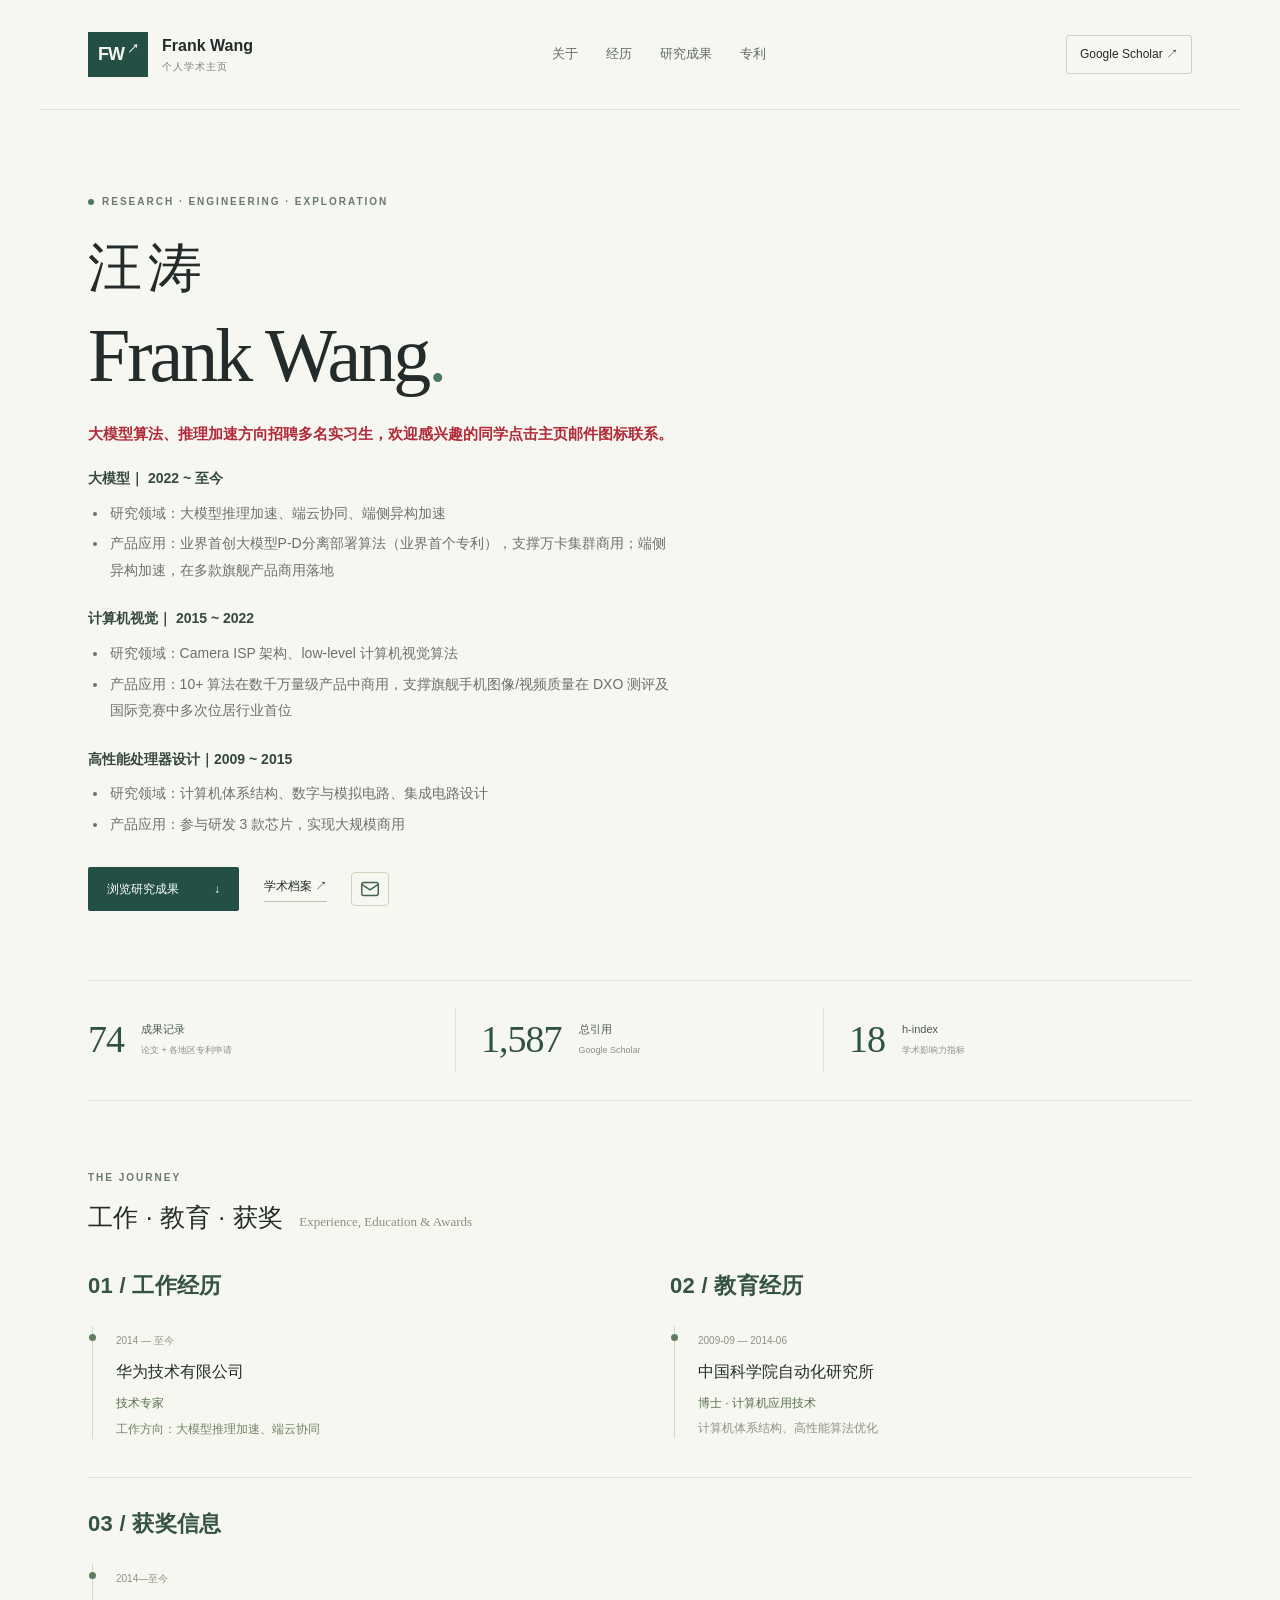
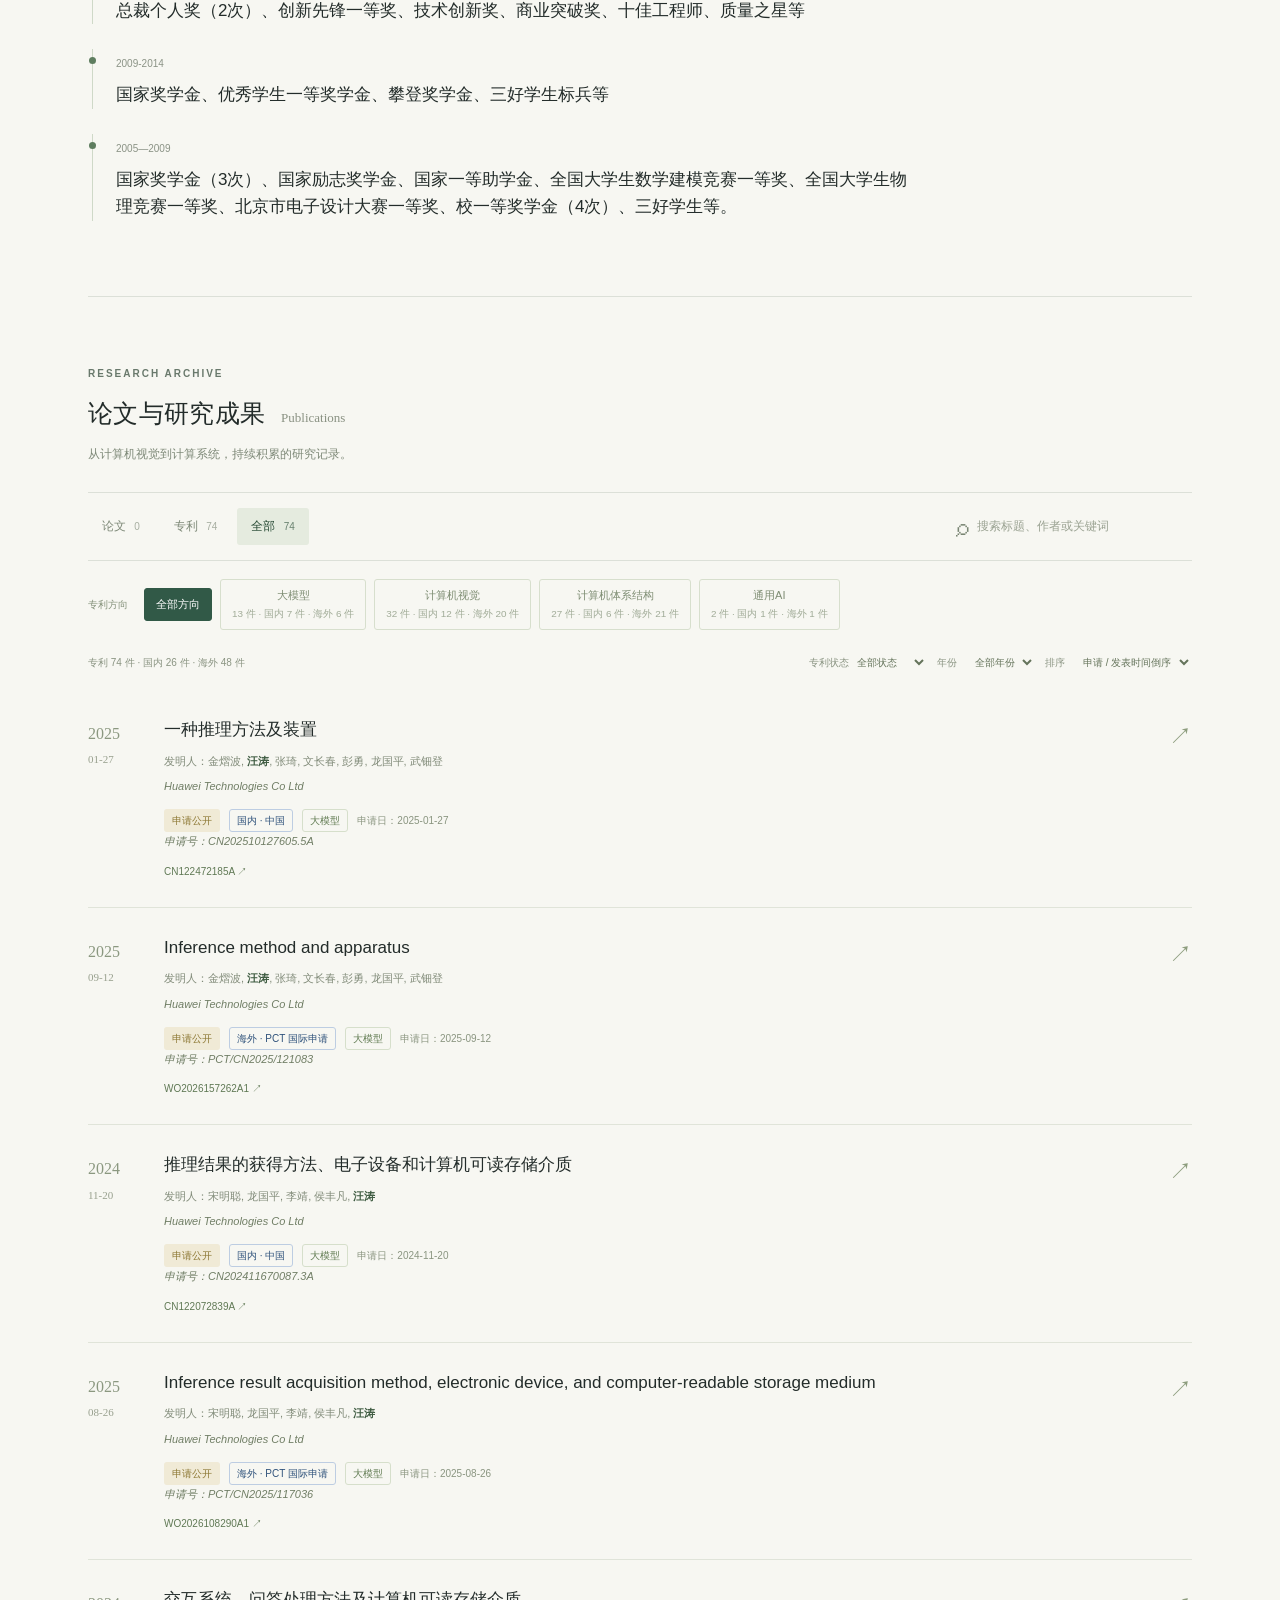
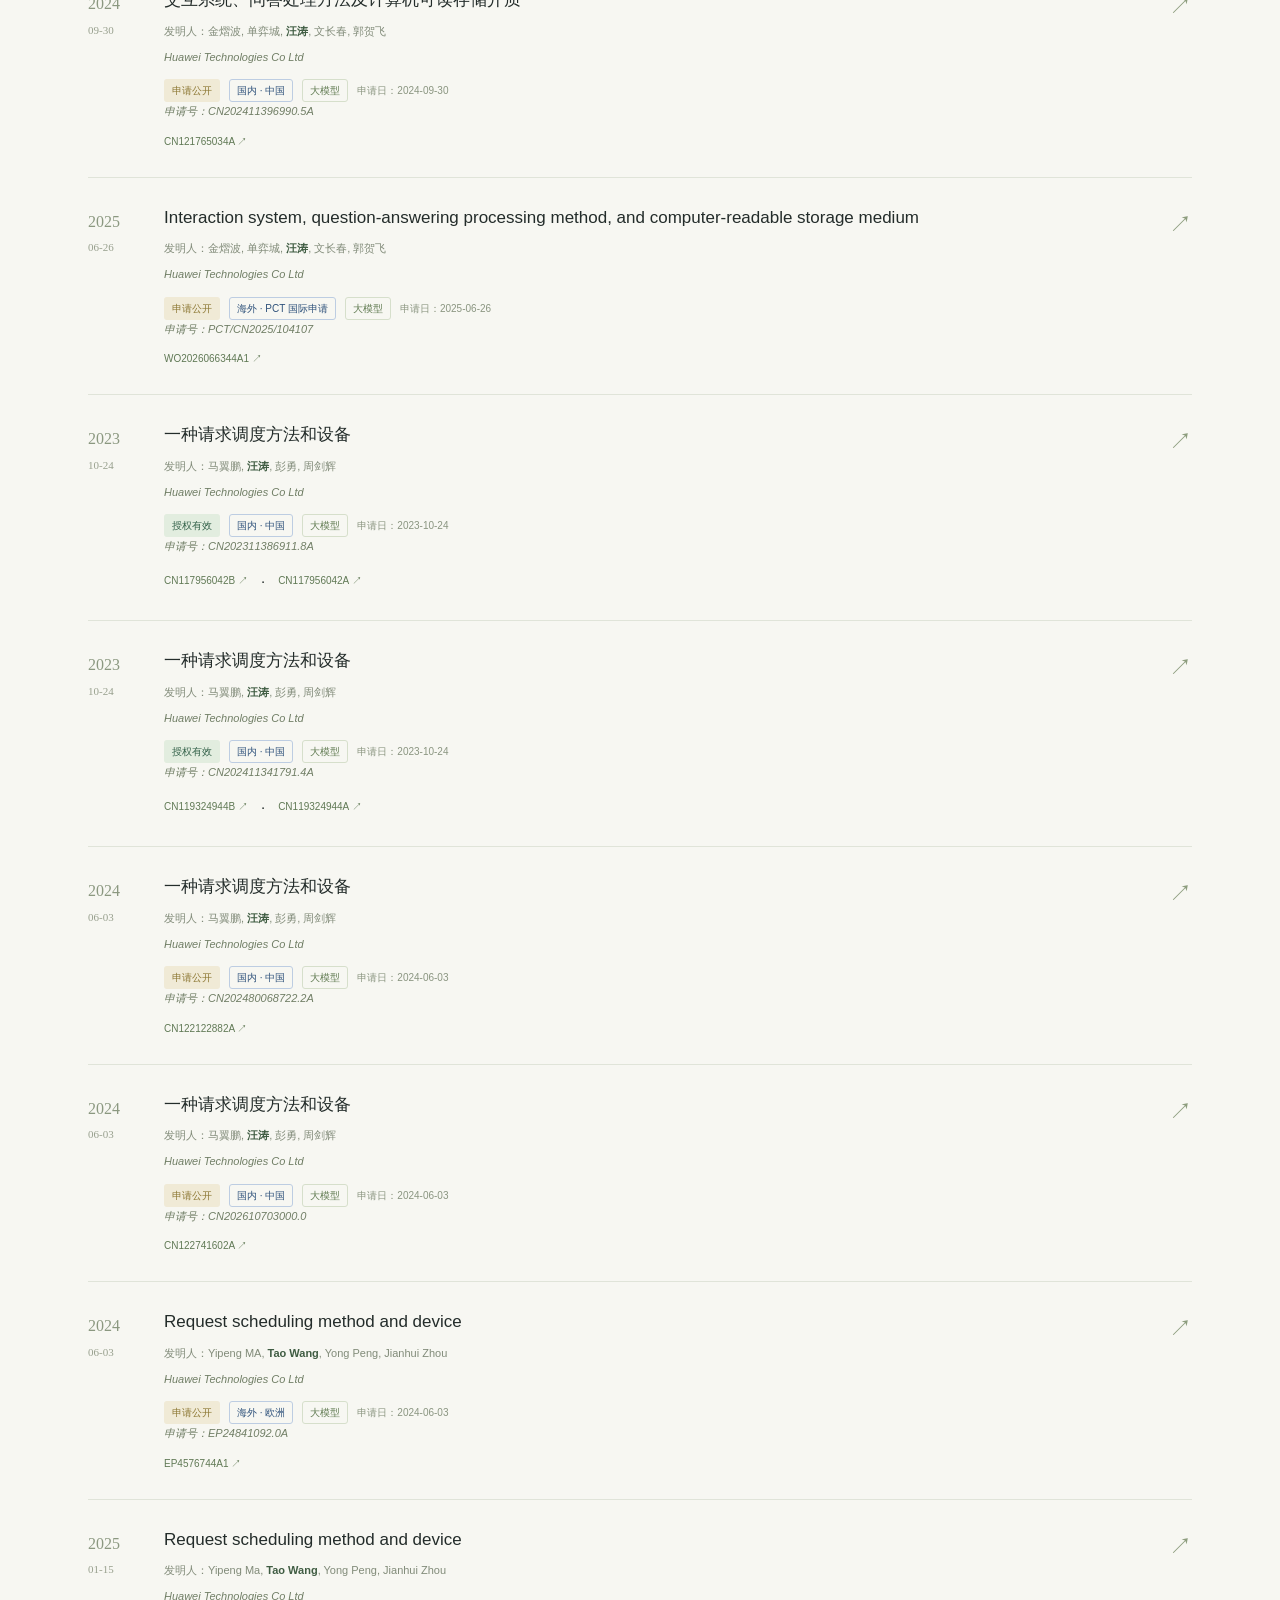
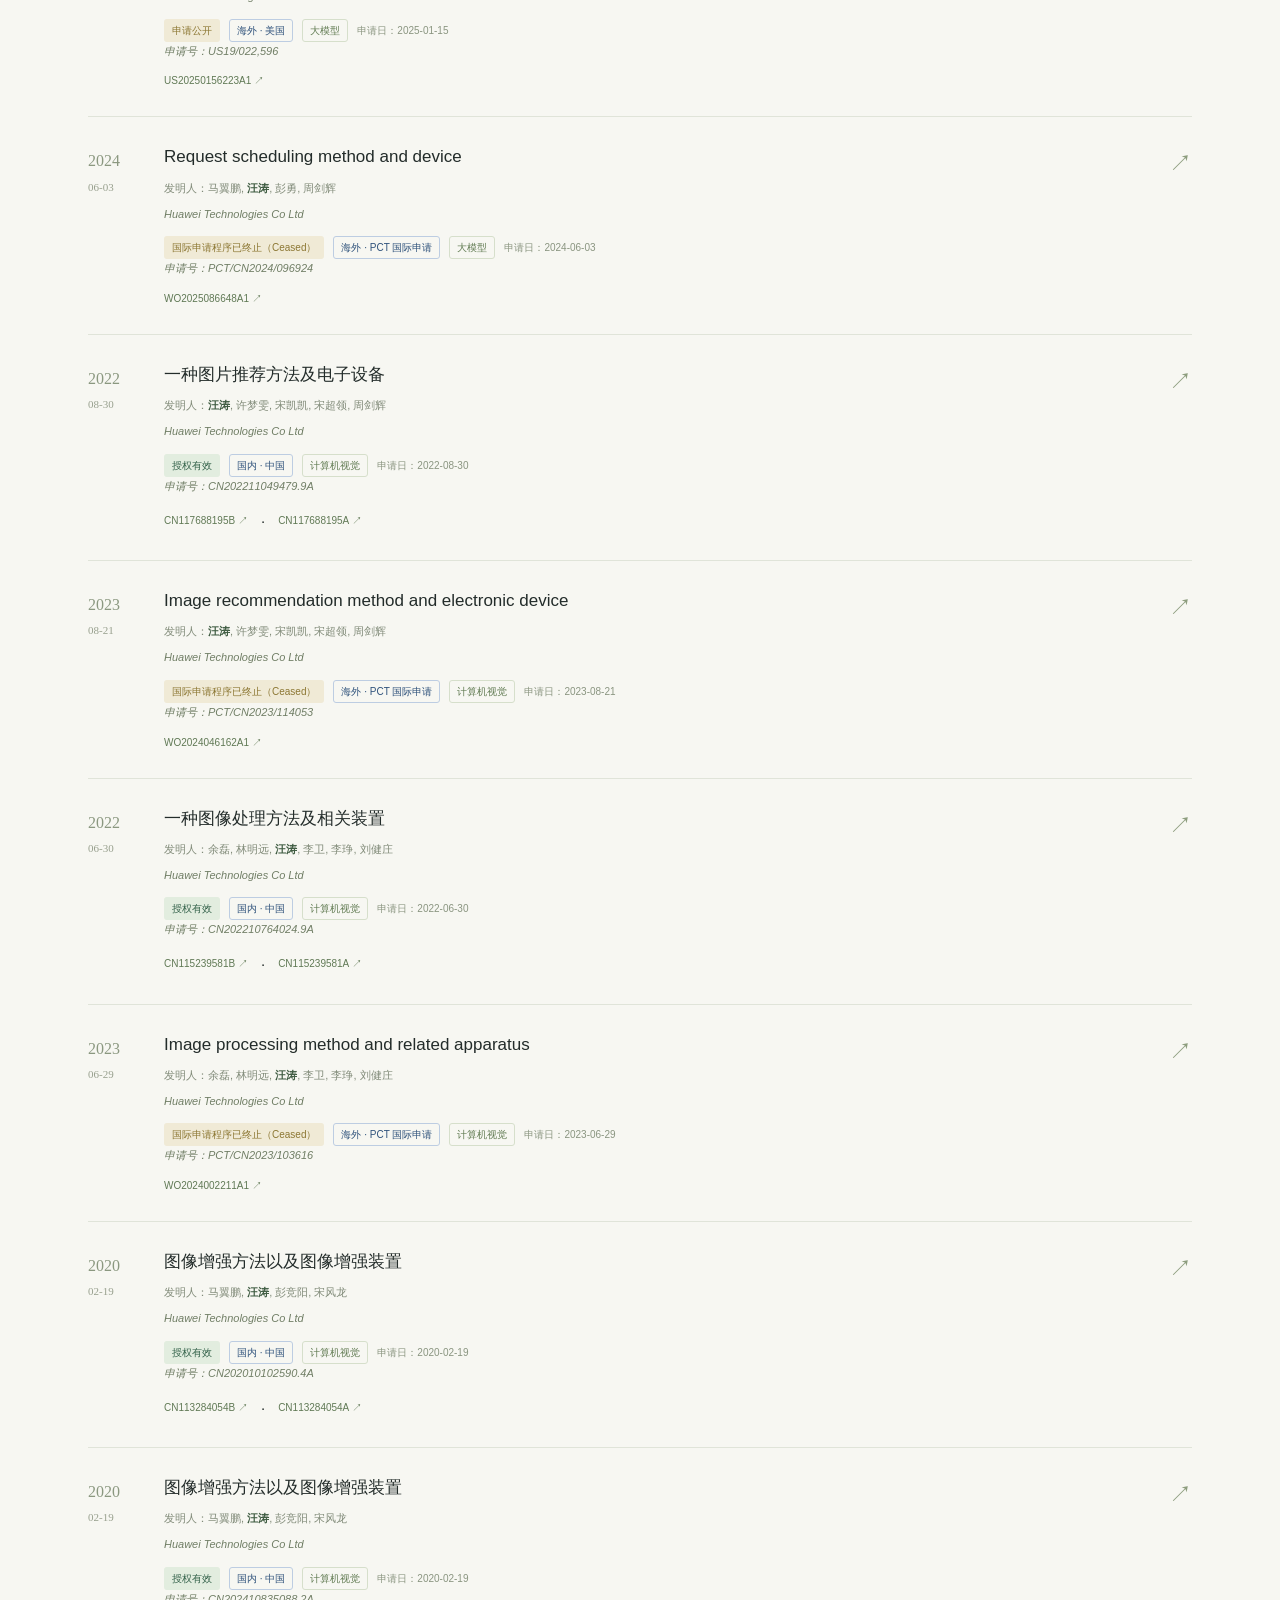
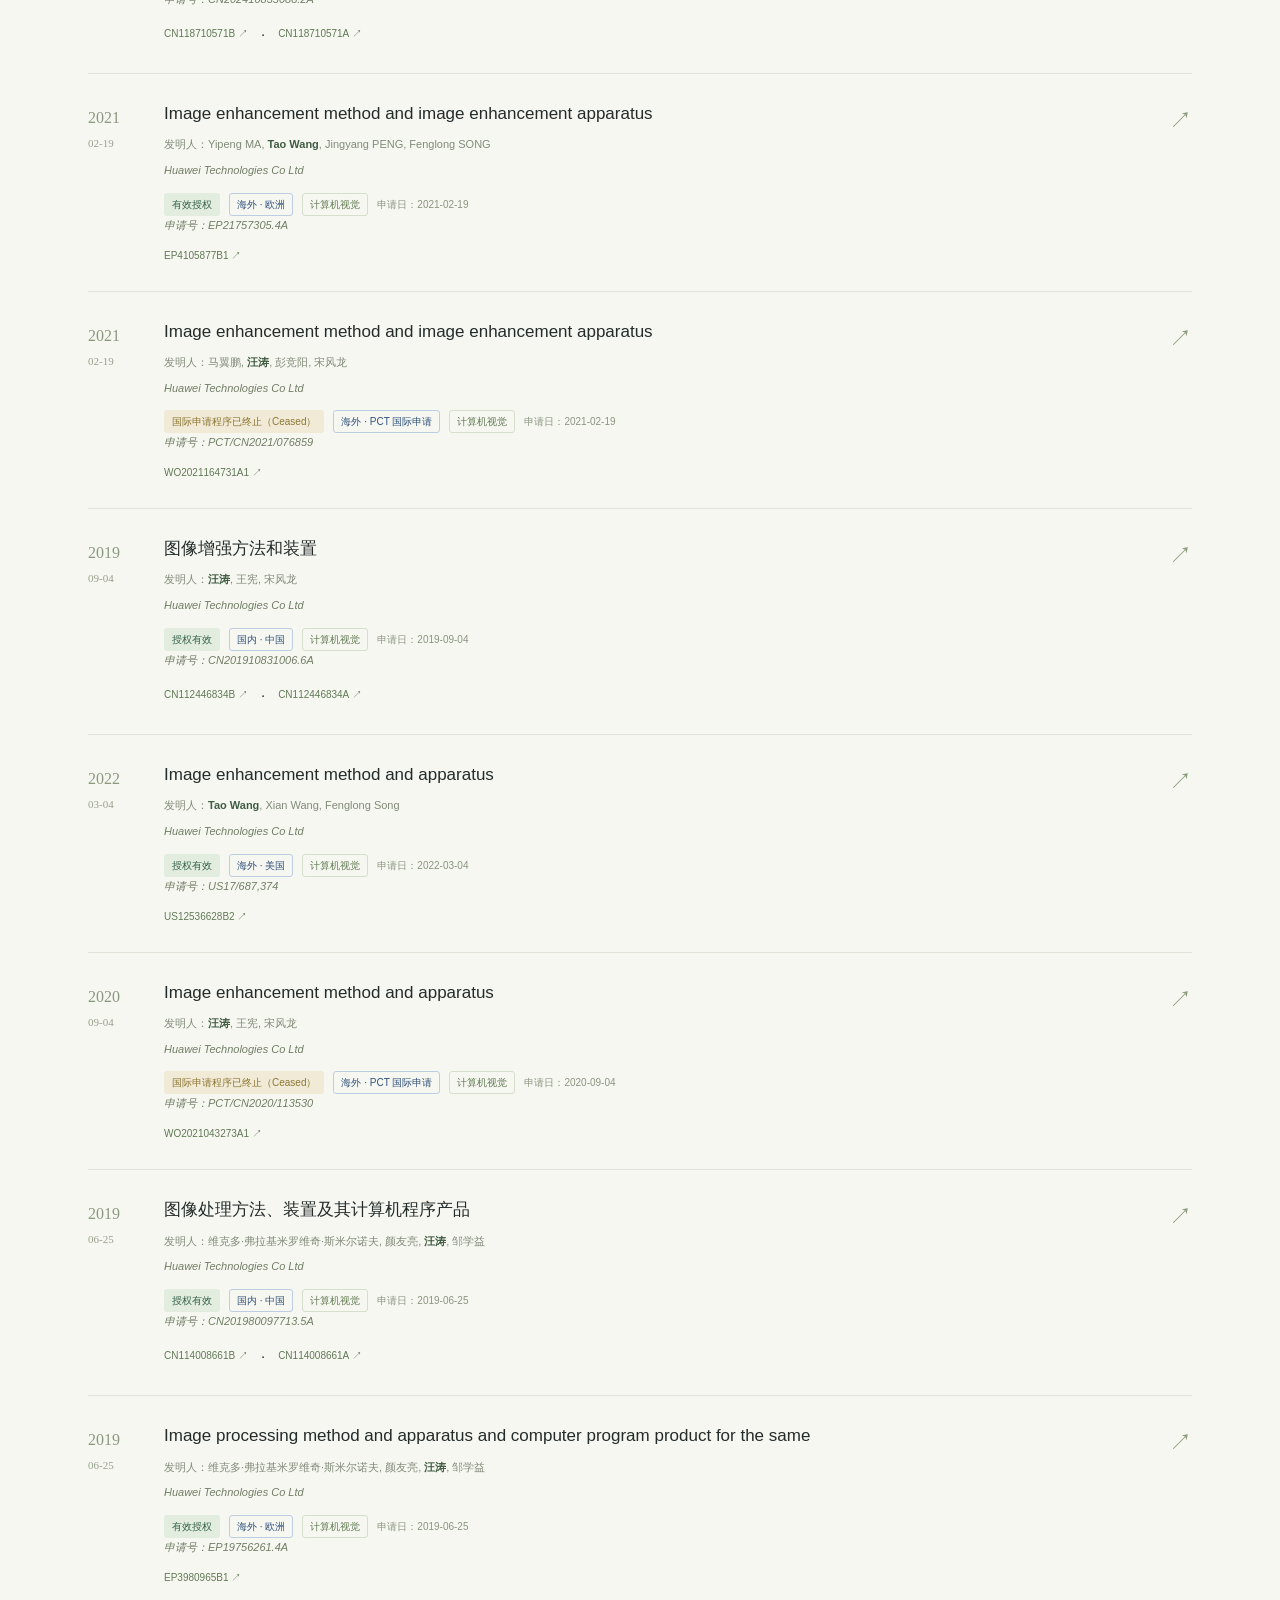
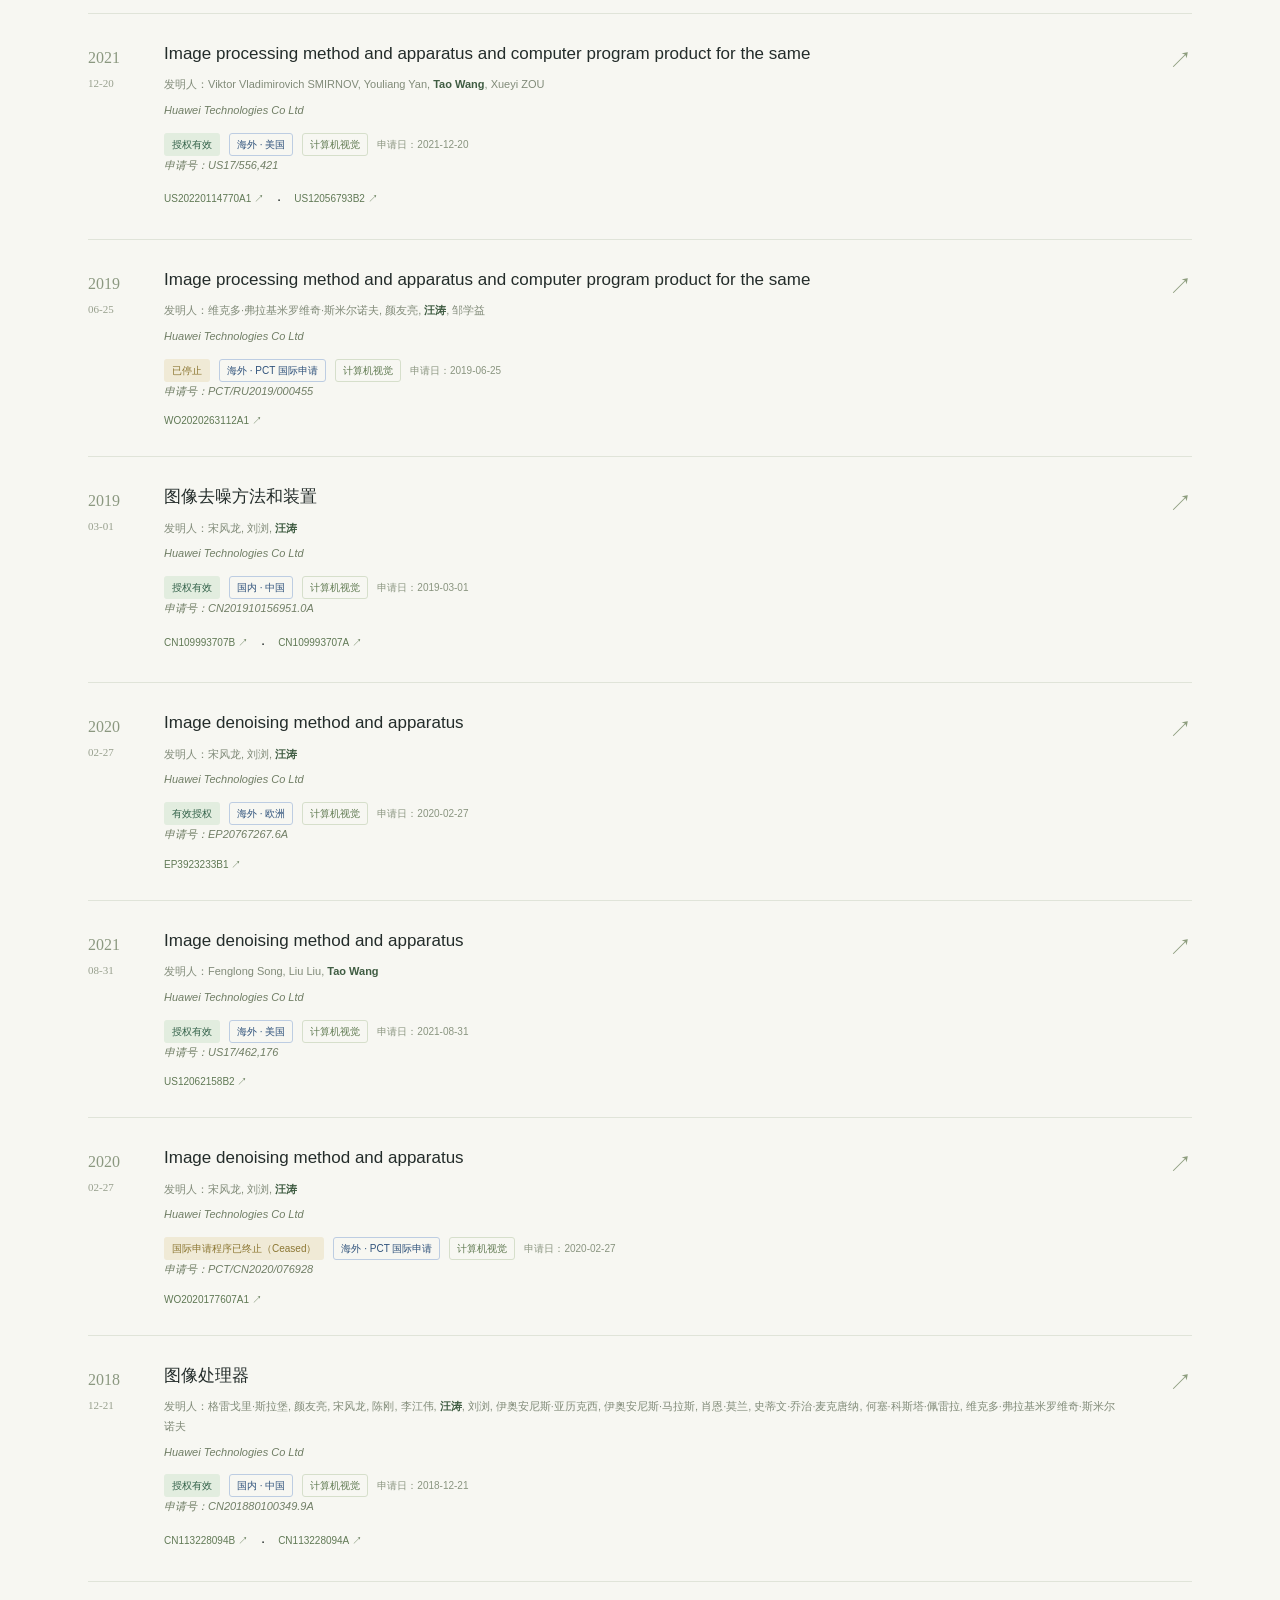
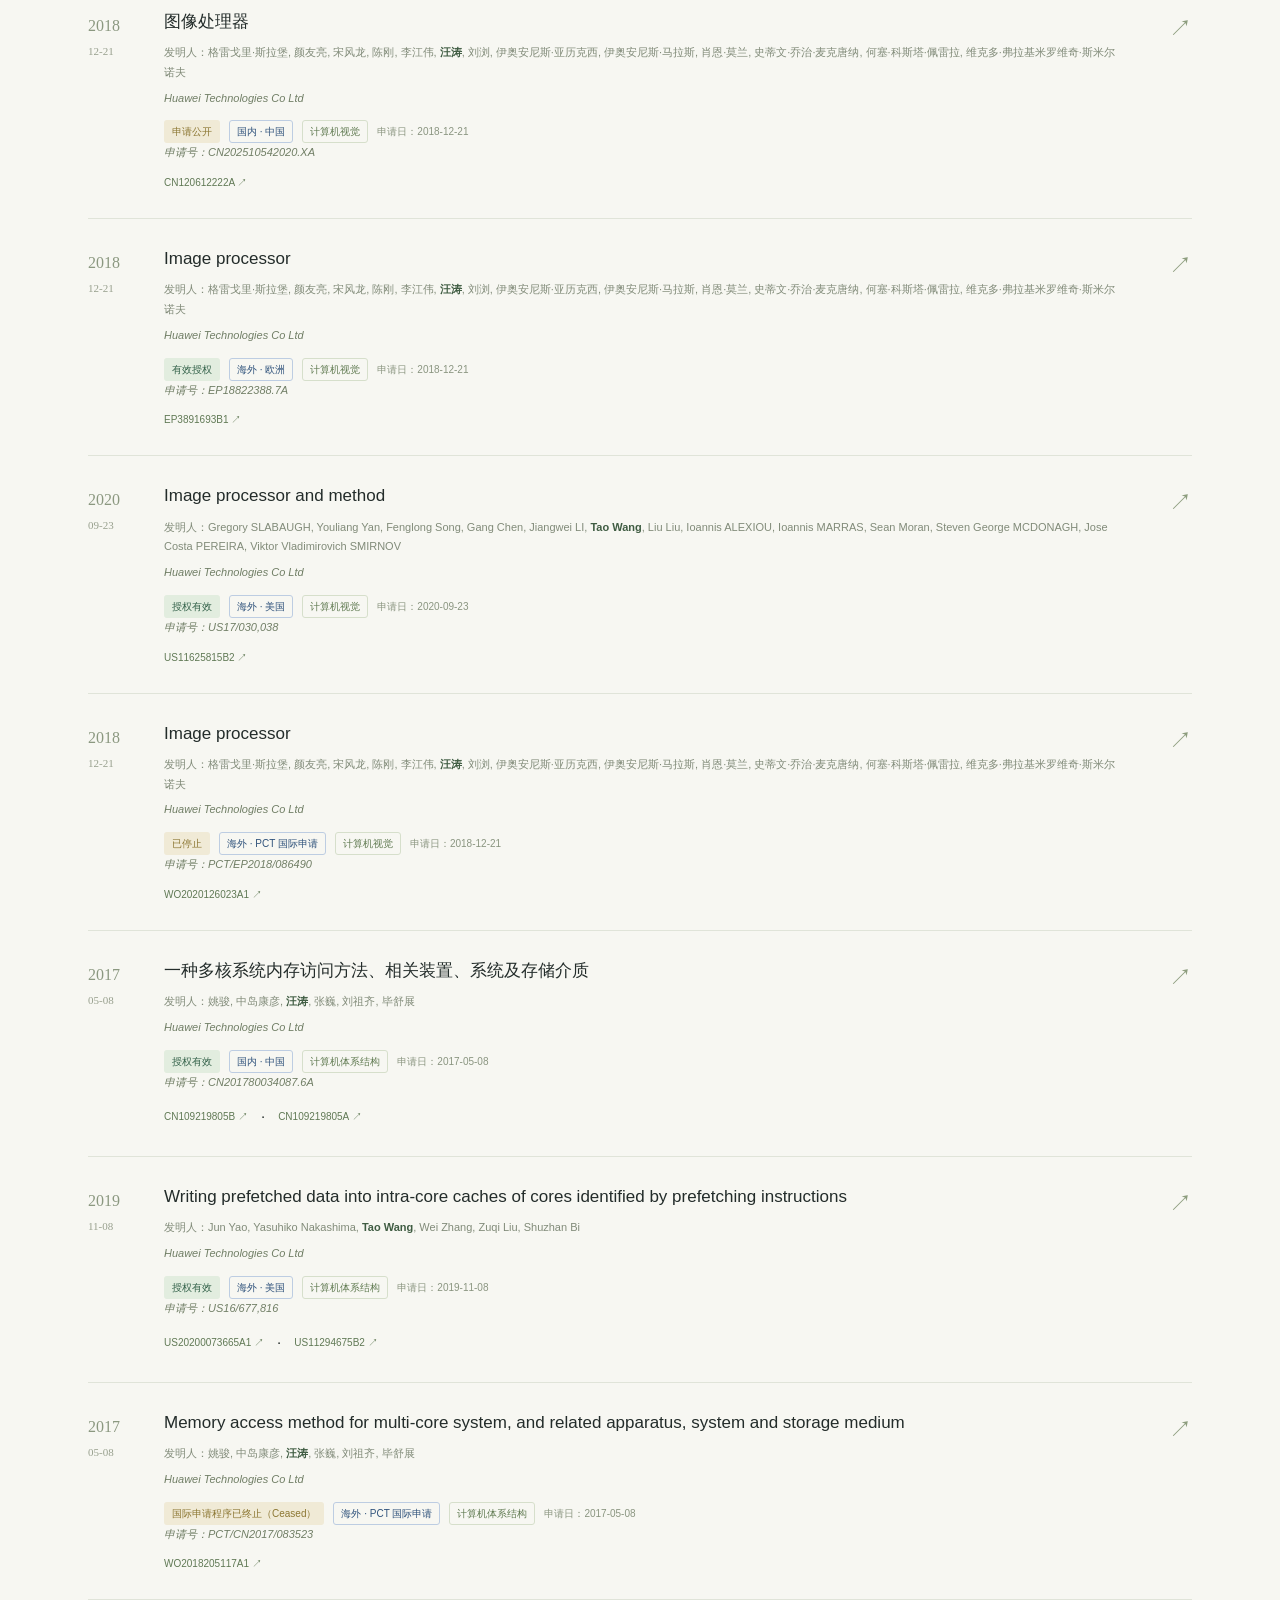
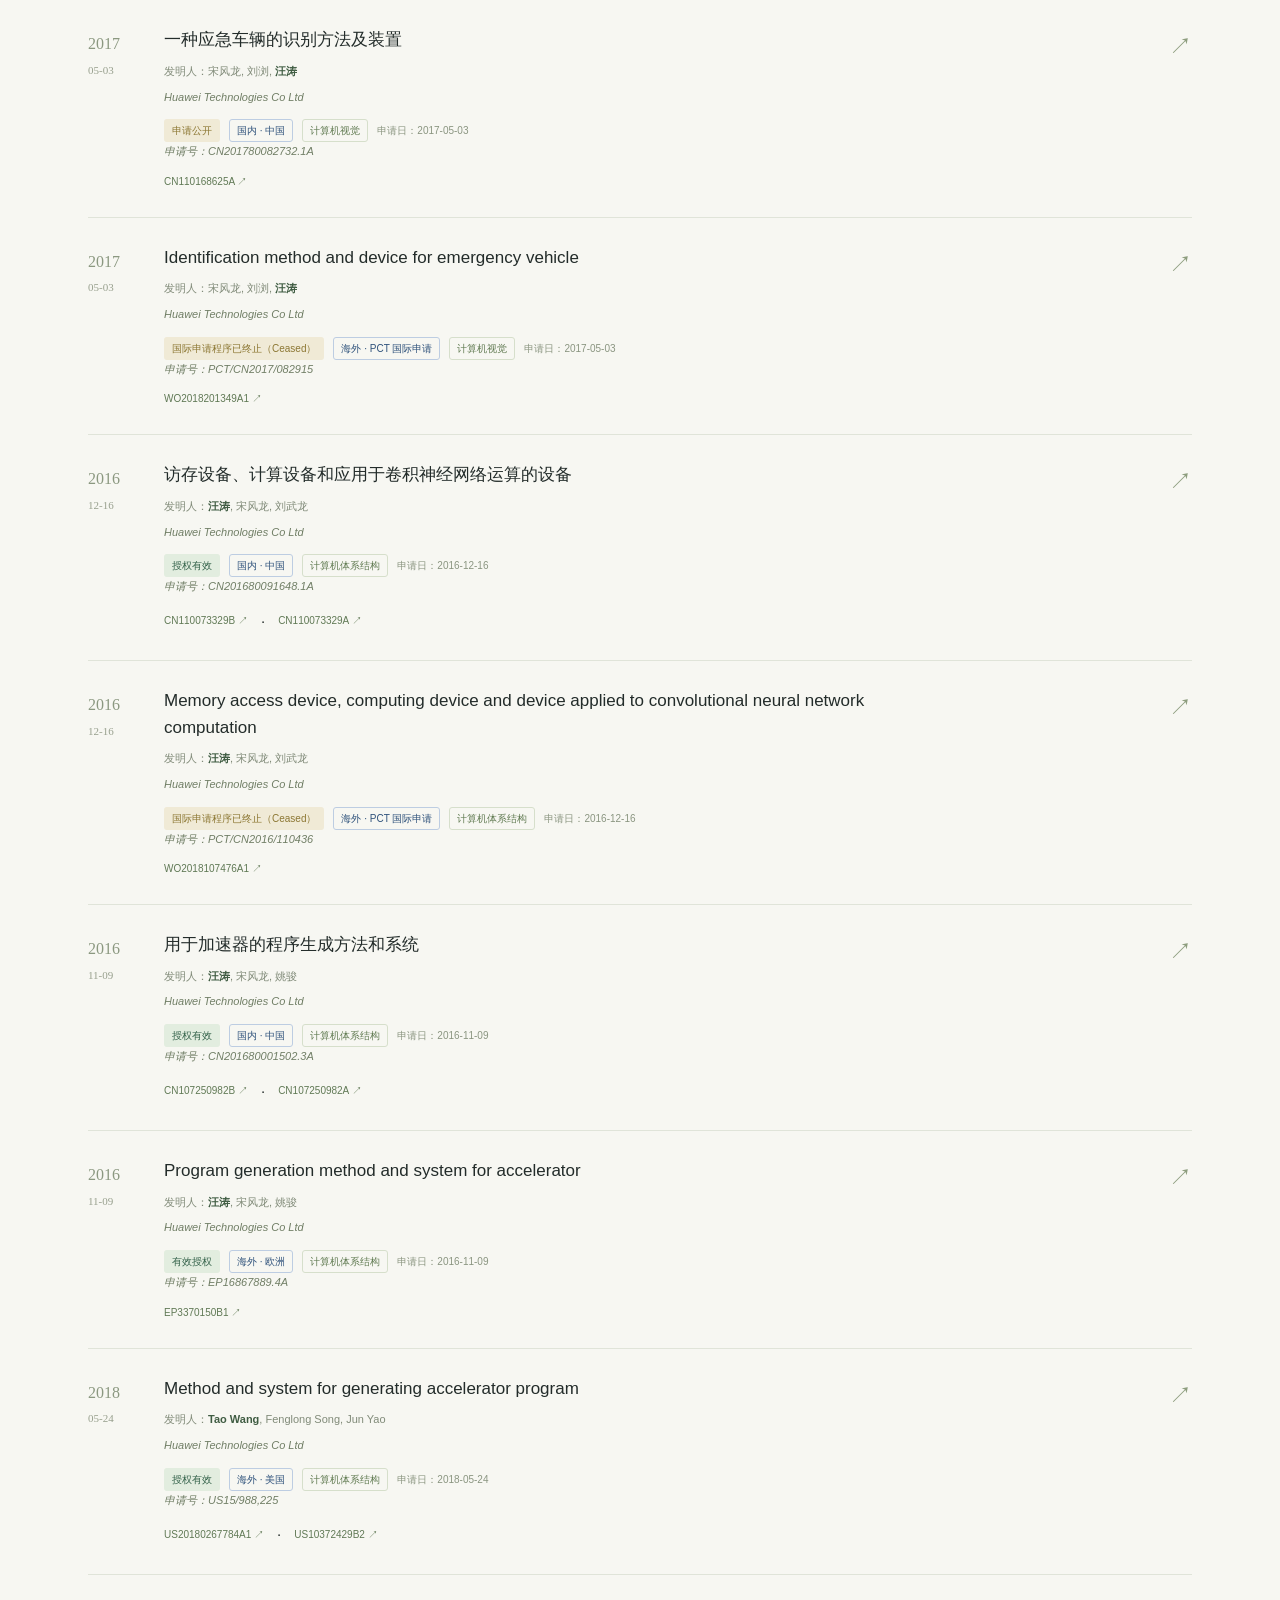
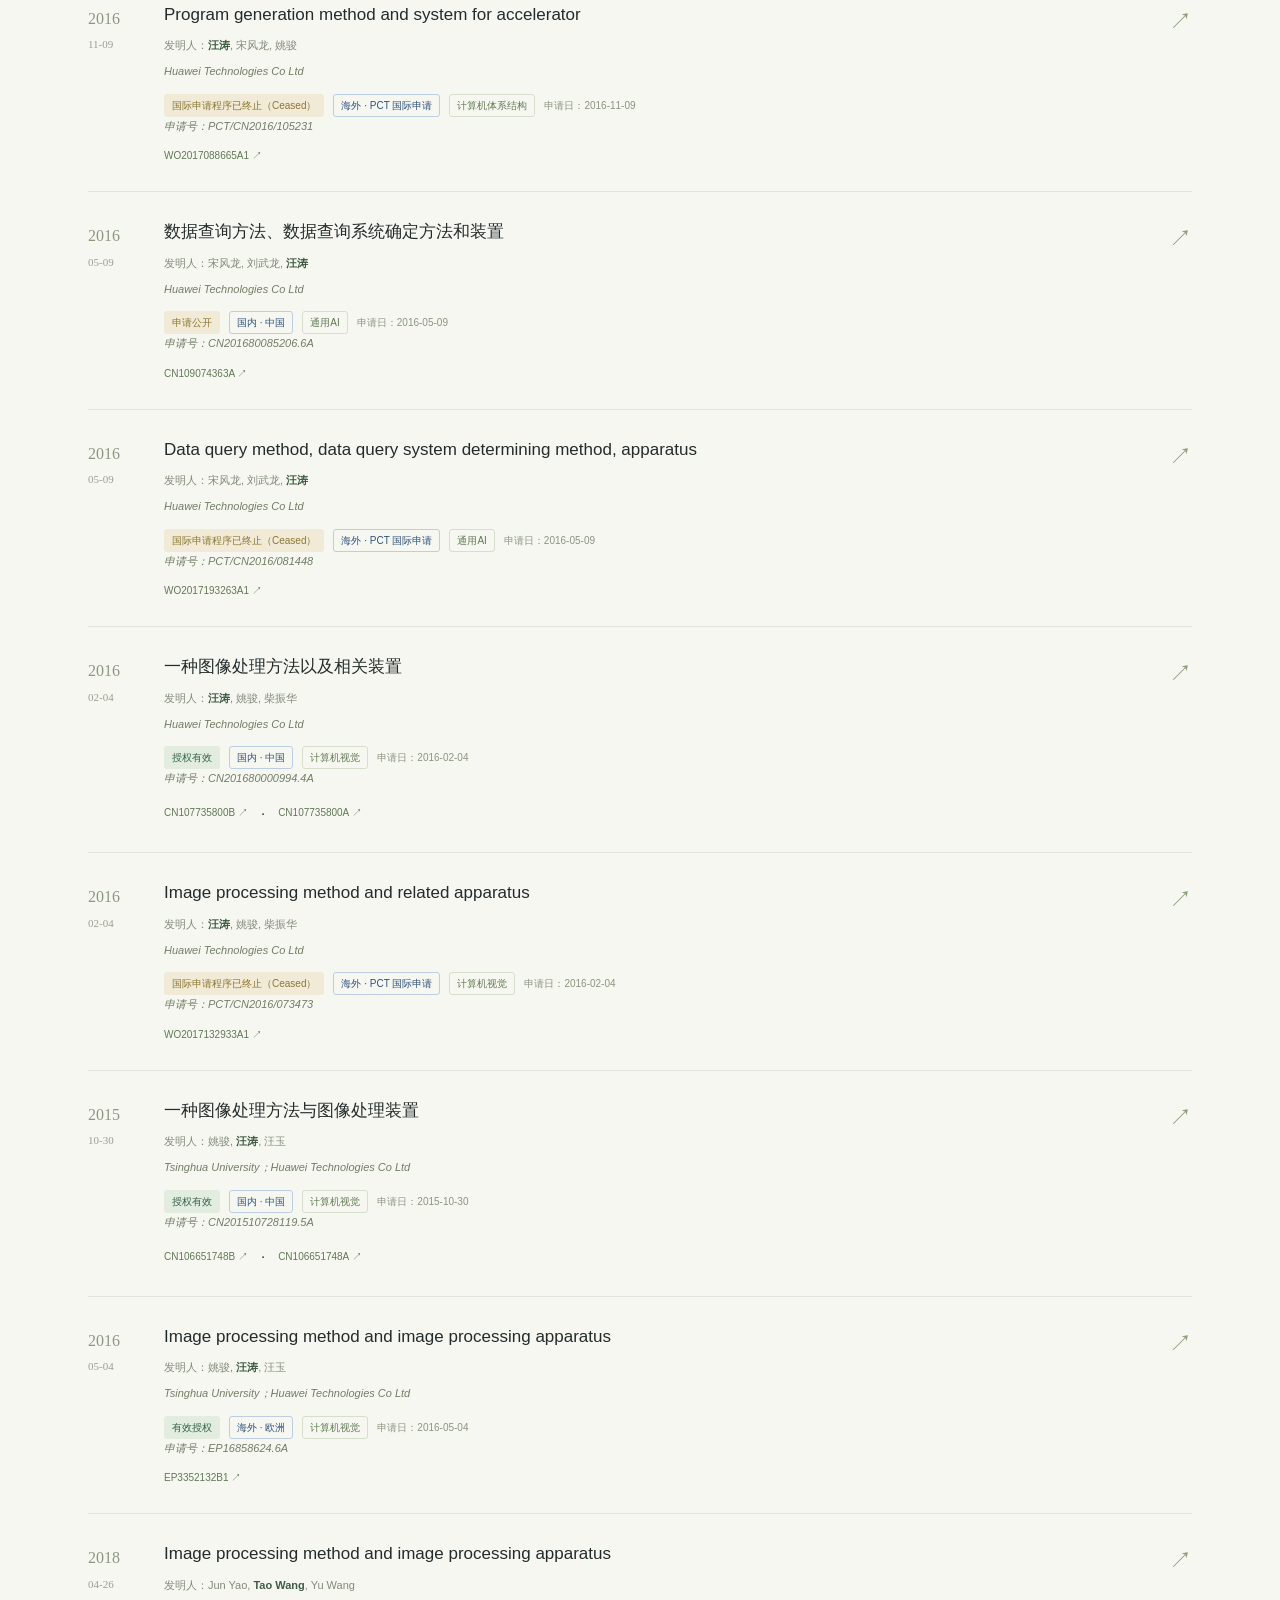
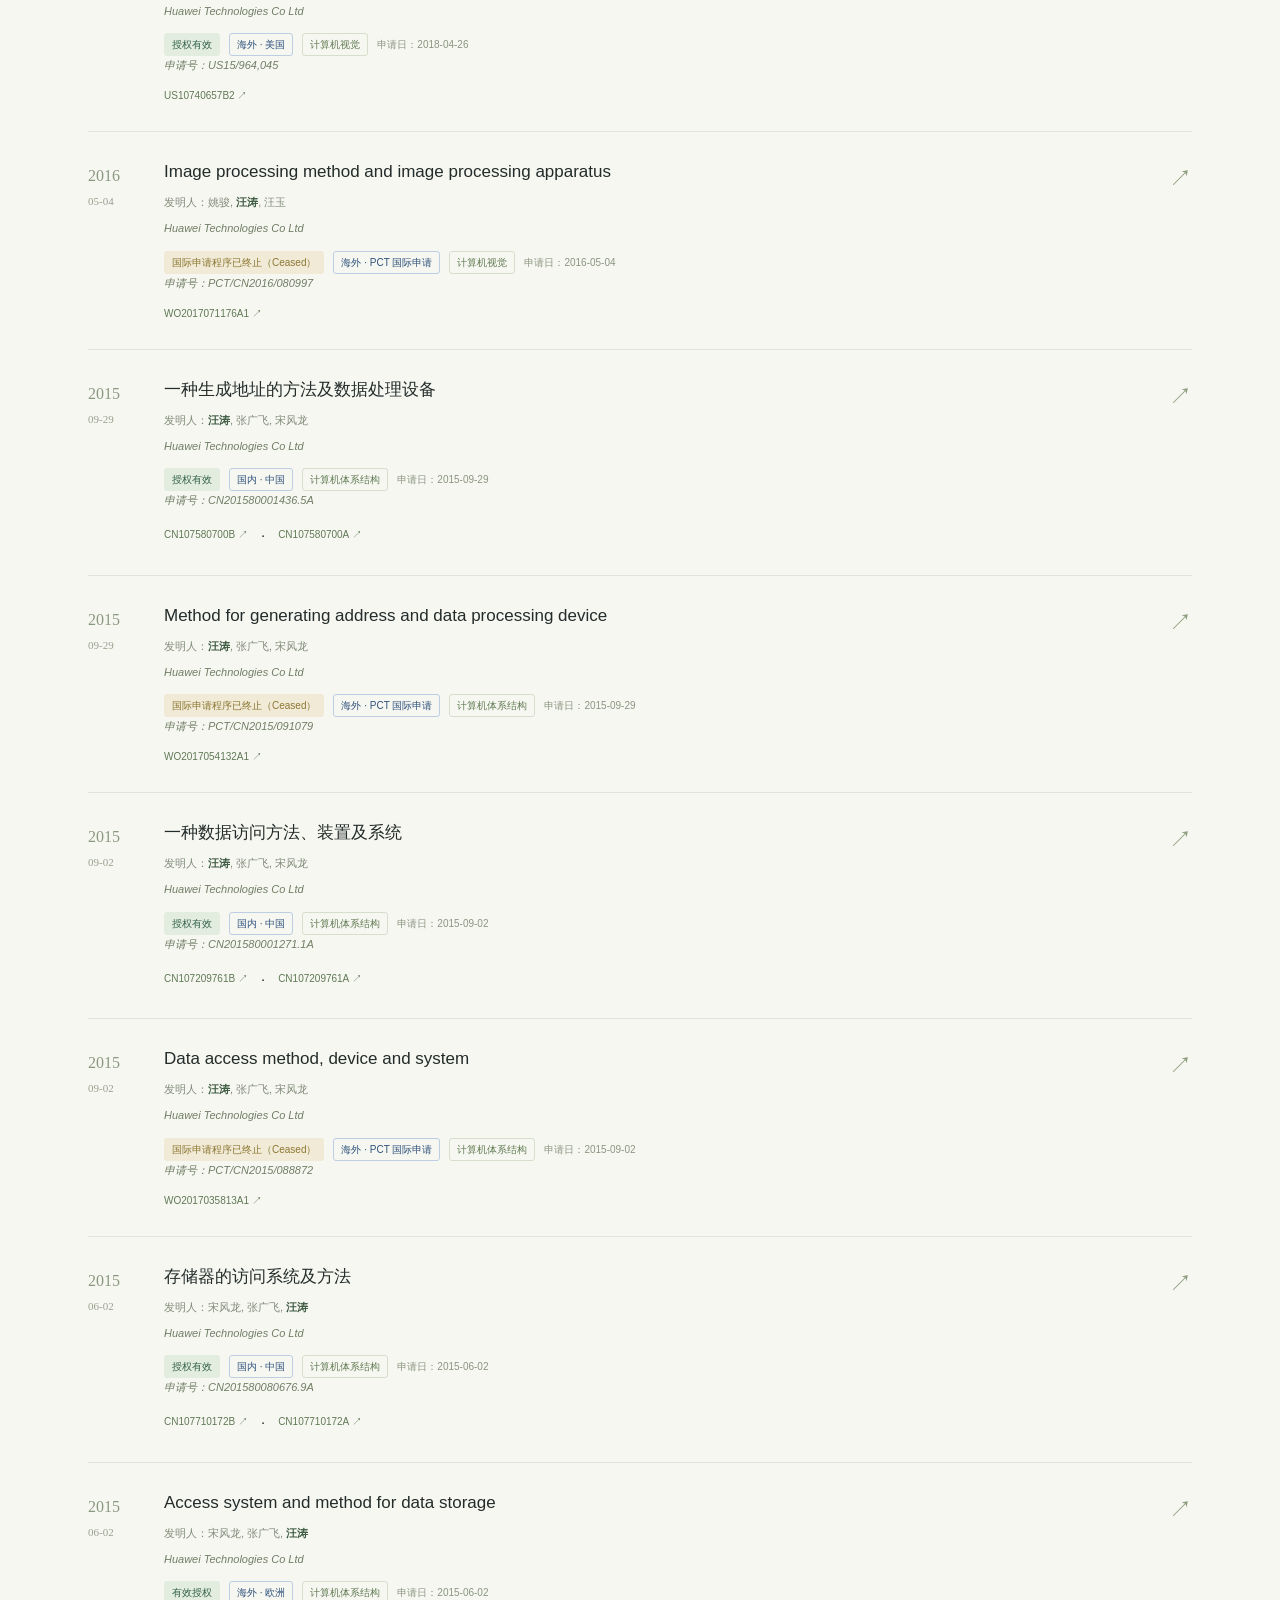
==== commit 06cfa3e1: "Regenerate portfolio from edited content" ====
--- a/index.html
+++ b/index.html
@@ -1,10 +1,10 @@
 <!doctype html>
-<html lang="zh-CN" data-site-version="9d4fd573cd7d">
+<html lang="zh-CN" data-site-version="32f1df306fae">
 <head>
   <meta charset="utf-8"><meta name="viewport" content="width=device-width,initial-scale=1">
   <meta name="description" content="汪涛 Frank Wang 的个人学术主页：研究方向、工作与教育经历、论文和专利。">
   <meta name="theme-color" content="#f7f7f2"><title>汪涛 · Frank Wang · 个人主页</title>
-  <link rel="stylesheet" href="style.css?v=9d4fd573cd7d"><script src="records.js?v=9d4fd573cd7d" defer></script><script src="content.js?v=9d4fd573cd7d" defer></script><script src="app.js?v=9d4fd573cd7d" defer></script>
+  <link rel="stylesheet" href="style.css?v=32f1df306fae"><script src="records.js?v=32f1df306fae" defer></script><script src="content.js?v=32f1df306fae" defer></script><script src="app.js?v=32f1df306fae" defer></script>
   <link rel="canonical" href="https://frank2wang87.github.io/">
   <meta name="robots" content="index, follow">
   <meta property="og:type" content="profile">
@@ -18,7 +18,7 @@
 <header class="header" id="site-header"><a class="brand" href="#about"><span class="brand-mark">FW<span>↗</span></span><span>Frank Wang<span class="brand-sub">个人学术主页</span></span></a><nav aria-label="主导航"><a href="#about">关于</a><a href="#experience">经历</a><a href="#research">研究成果</a><a href="#patents">专利</a></nav><a class="scholar-nav" href="https://scholar.google.com/citations?user=QIy6O2EAAAAJ&amp;hl=zh-CN" target="_blank" rel="noopener">Google Scholar ↗</a></header>
 <main id="main">
 <section class="hero" id="about"><div class="hero-copy"><p class="eyebrow"><span class="dot"></span>RESEARCH · ENGINEERING · EXPLORATION</p><h1>汪涛<span>Frank Wang<span class="name-dot">.</span></span></h1><p class="recruitment-note">大模型算法、推理加速方向招聘多名实习生，欢迎感兴趣的同学点击主页邮件图标联系。</p><div class="intro-group"><p class="intro"><strong>大模型｜ 2022 ~ 至今</strong></p><ul class="intro intro-list"><li>研究领域：大模型推理加速、端云协同、端侧异构加速</li><li>产品应用：业界首创大模型P-D分离部署算法（业界首个专利），支撑万卡集群商用；端侧异构加速，在多款旗舰产品商用落地</li></ul></div><div class="intro-group"><p class="intro"><strong>计算机视觉｜ 2015 ~ 2022</strong></p><ul class="intro intro-list"><li>研究领域：Camera ISP 架构、low-level 计算机视觉算法</li><li>产品应用：10+ 算法在数千万量级产品中商用，支撑旗舰手机图像/视频质量在 DXO 测评及国际竞赛中多次位居行业首位</li></ul></div><div class="intro-group"><p class="intro"><strong>高性能处理器设计｜2009 ~ 2015</strong></p><ul class="intro intro-list"><li>研究领域：计算机体系结构、数字与模拟电路、集成电路设计</li><li>产品应用：参与研发 3 款芯片，实现大规模商用</li></ul></div><div class="hero-actions"><a class="button" href="#research">浏览研究成果 <span>↓</span></a><div class="hero-links"><a class="text-link" href="https://scholar.google.com/citations?user=QIy6O2EAAAAJ&amp;hl=zh-CN" target="_blank" rel="noopener">学术档案 ↗</a><a class="contact-detail email-icon" href="mailto:frank_wang87@163.com" aria-label="发送邮件" title="发送邮件"><svg viewBox="0 0 24 24" width="22" height="22" fill="none" stroke="currentColor" stroke-width="1.6" stroke-linecap="round" stroke-linejoin="round" aria-hidden="true"><rect x="3" y="5" width="18" height="14" rx="2"></rect><path d="m3 7 9 6 9-6"></path></svg></a></div></div> </div><aside class="research-note"><h2 class="note-top">RESEARCH INTERESTS</h2><ol><li><div>LLM Infra/Inference Acceleration<small>大模型基础设施/推理加速</small> </div><b>↗</b></li><li><div>Deep Learning<small>深度学习</small> </div><b>↗</b></li><li><div>Computer Vision<small>计算机视觉</small> </div><b>↗</b></li><li><div>Computer Architecture<small>计算机体系结构</small> </div><b>↗</b></li></ol><p>从视觉理解，到高效计算。</p></aside></section>
-<section class="metrics" id="scholar-metrics" aria-label="学术概览"><div><strong id="record-count">128</strong><span>成果记录 <small>论文 + 各地区专利申请</small></span></div><div><strong id="citation-count">1,586</strong><span>总引用 <small>Google Scholar</small></span></div><div><strong id="h-index">18</strong><span>h-index <small>学术影响力指标</small></span></div></section>
+<section class="metrics" id="scholar-metrics" aria-label="学术概览"><div><strong id="record-count">128</strong><span>成果记录 <small>论文 + 各地区专利申请</small></span></div><div><strong id="citation-count">1,587</strong><span>总引用 <small>Google Scholar</small></span></div><div><strong id="h-index">18</strong><span>h-index <small>学术影响力指标</small></span></div></section>
 <section class="section experience" id="experience"><div class="section-heading"><div><p class="eyebrow">THE JOURNEY</p><h2>工作 · 教育 · 获奖<span>Experience, Education & Awards</span></h2></div></div><div class="journey-grid"><article><h3 class="journey-heading">01 / 工作经历</h3><div class="timeline"><span class="timeline-dot"></span><small>2014 — 至今</small><h4>华为技术有限公司</h4><p class="journey-subtitle">技术专家</p><p class="journey-direction">工作方向：大模型推理加速、端云协同</p></div></article><article><h3 class="journey-heading">02 / 教育经历</h3><div class="timeline"><span class="timeline-dot"></span><small>2009-09 — 2014-06</small><h4>中国科学院自动化研究所</h4><p class="journey-subtitle">博士 · 计算机应用技术</p><p>计算机体系结构、高性能算法优化</p></div></article></div><div id="awards" class="awards-block"><article><h3 class="journey-heading">03 / 获奖信息</h3><div class="timeline"><span class="timeline-dot"></span><small>2014—至今</small><h4>总裁个人奖（2次）、创新先锋一等奖、技术创新奖、商业突破奖、十佳工程师、质量之星等</h4></div><div class="timeline"><span class="timeline-dot"></span><small>2009-2014</small><h4>国家奖学金、优秀学生一等奖学金、攀登奖学金、三好学生标兵等</h4></div><div class="timeline"><span class="timeline-dot"></span><small>2005—2009</small><h4>国家奖学金（3次）、国家励志奖学金、国家一等助学金、全国大学生数学建模竞赛一等奖、全国大学生物理竞赛一等奖、北京市电子设计大赛一等奖、校一等奖学金（4次）、三好学生等。</h4></div></article></div></section>
 <section class="section" id="research"><div class="section-heading"><div><p class="eyebrow">RESEARCH ARCHIVE</p><h2>论文与研究成果<span>Publications</span></h2></div></div><p class="section-description" id="research-description">从计算机视觉到计算系统，持续积累的研究记录。</p><div class="toolbar"><div class="tabs" role="group" aria-label="成果类型"><button data-type="paper" aria-pressed="false">论文 <span id="paper-n">22</span></button><button data-type="patent" aria-pressed="false">专利 <span id="patent-n">106</span></button><button data-type="all" class="active" aria-pressed="true">全部 <span id="all-n">128</span></button></div><label class="search"><span aria-hidden="true">⌕</span><input type="search" id="search" placeholder="搜索标题、作者或关键词" aria-label="搜索成果"></label></div><div class="category-filters" id="category-filters" role="group" aria-label="专利方向"><span>专利方向</span><button data-category="all" class="active" aria-pressed="true">全部方向</button><button data-category="大模型" aria-pressed="false">大模型 <small id="category-count-0">15 件 · 国内 9 件 · 海外 6 件</small></button><button data-category="计算机视觉" aria-pressed="false">计算机视觉 <small id="category-count-1">45 件 · 国内 25 件 · 海外 20 件</small></button><button data-category="计算机体系结构" aria-pressed="false">计算机体系结构 <small id="category-count-2">42 件 · 国内 21 件 · 海外 21 件</small></button><button data-category="通用AI" aria-pressed="false">通用AI <small id="category-count-3">4 件 · 国内 3 件 · 海外 1 件</small></button></div><div class="list-meta"><p id="result-count" aria-live="polite">论文 22 篇 · 专利 106 件 · 国内 58 件 · 海外 48 件</p><div><span id="patent-status-wrap"><label for="patent-status">专利状态</label><select id="patent-status"><option value="all">全部状态</option><option value="active">含有效授权</option><option value="pending">申请公开</option></select></span><label for="year">年份</label><select id="year"><option value="all">全部年份</option></select><label for="sort">排序</label><select id="sort"><option value="year">申请 / 发表时间倒序</option><option value="citations">引用由高到低</option><option value="title">标题 A–Z</option></select></div></div><div id="publication-list" class="publication-list"><!-- RECORDS:START --><article class="publication patent-record" id="family-100643439-CN-CN2025101276055" data-family="family-100643439" data-region="CN"><div class="pub-year">2025<small>01-27</small></div><div><h3><a class="" href="https://patents.google.com/patent/CN122472185A/zh" target="_blank" rel="noopener">一种推理方法及装置</a></h3><p class="authors">发明人：金熠波, <strong>汪涛</strong>, 张琦, 文长春, 彭勇, 龙国平, 武钿登</p><p class="venue">Huawei Technologies Co Ltd</p><div class="patent-meta"><span class="status-badge status-pending">申请公开</span><span class="region-badge">国内 · 中国</span><span class="category-badge">大模型</span><span>申请日：2025-01-27</span></div><p class="venue">申请号：CN202510127605.5A</p><div class="pub-bottom"><a class="" href="https://patents.google.com/patent/CN122472185A/zh" target="_blank" rel="noopener">CN122472185A ↗</a></div></div><div class="pub-arrow"><a class="" href="https://patents.google.com/patent/CN122472185A/zh" target="_blank" rel="noopener">↗</a></div></article><article class="publication patent-record" id="family-100643439-WO-PCTCN2025121083" data-family="family-100643439" data-region="WO"><div class="pub-year">2025<small>09-12</small></div><div><h3><a class="" href="https://patents.google.com/patent/WO2026157262A1/en" target="_blank" rel="noopener">Inference method and apparatus</a></h3><p class="authors">发明人：金熠波, <strong>汪涛</strong>, 张琦, 文长春, 彭勇, 龙国平, 武钿登</p><p class="venue">Huawei Technologies Co Ltd</p><div class="patent-meta"><span class="status-badge status-pending">申请公开</span><span class="region-badge">海外 · PCT 国际申请</span><span class="category-badge">大模型</span><span>申请日：2025-09-12</span></div><p class="venue">申请号：PCT/CN2025/121083</p><div class="pub-bottom"><a class="" href="https://patents.google.com/patent/WO2026157262A1/en" target="_blank" rel="noopener">WO2026157262A1 ↗</a></div></div><div class="pub-arrow"><a class="" href="https://patents.google.com/patent/WO2026157262A1/en" target="_blank" rel="noopener">↗</a></div></article><article class="publication"><div class="pub-year">2025</div><div><h3><a class="" href="https://scholar.google.com/citations?view_op=view_citation&amp;hl=zh-CN&amp;user=QIy6O2EAAAAJ&amp;pagesize=100&amp;citation_for_view=QIy6O2EAAAAJ:maZDTaKrznsC" target="_blank" rel="noopener">P/D-Device: Disaggregated Large Language Model between Cloud and Devices</a></h3><p class="authors">Yibo Jin, Yixu Xu, Yue Chen, Chengbin Wang, <strong>Tao Wang</strong>, Jiaqi Huang, Rongfei Zhang, Yiming Dong, Yuting Yan, Ke Cheng, Yingjie Zhu, Shulan Wang, Qianqian Tang, Shuaishuai Meng, Guanxin Cheng, Ze Wang, Shuyan Miao, Ketao Wang, Wen Liu, Yifan Yang, Tong Zhang, Anran Wang, Chengzhou Lu, Tiantian Dong, Yongsheng Zhang, Zhe Wang, Hefei Guo, Hongjie Liu, Wei Lu, Zhengyong Zhang</p><p class="venue">arXiv preprint arXiv:2508.09035</p><div class="pub-bottom"><span class="tag">PUBLICATION</span><span class="cite">引用 2</span><a class="" href="https://scholar.google.com/citations?view_op=view_citation&amp;hl=zh-CN&amp;user=QIy6O2EAAAAJ&amp;pagesize=100&amp;citation_for_view=QIy6O2EAAAAJ:maZDTaKrznsC" target="_blank" rel="noopener">Scholar ↗</a><a class="" href="https://arxiv.org/abs/2508.09035" target="_blank" rel="noopener">来源详情 ↗</a></div></div><div class="pub-arrow"><a class="" href="https://arxiv.org/abs/2508.09035" target="_blank" rel="noopener">↗</a></div></article><article class="publication patent-record" id="family-99808670-CN-CN2024116700873" data-family="family-99808670" data-region="CN"><div class="pub-year">2024<small>11-20</small></div><div><h3><a class="" href="https://patents.google.com/patent/CN122072839A/zh" target="_blank" rel="noopener">推理结果的获得方法、电子设备和计算机可读存储介质</a></h3><p class="authors">发明人：宋明聪, 龙国平, 李靖, 侯丰凡, <strong>汪涛</strong></p><p class="venue">Huawei Technologies Co Ltd</p><div class="patent-meta"><span class="status-badge status-pending">申请公开</span><span class="region-badge">国内 · 中国</span><span class="category-badge">大模型</span><span>申请日：2024-11-20</span></div><p class="venue">申请号：CN202411670087.3A</p><div class="pub-bottom"><a class="" href="https://patents.google.com/patent/CN122072839A/zh" target="_blank" rel="noopener">CN122072839A ↗</a></div></div><div class="pub-arrow"><a class="" href="https://patents.google.com/patent/CN122072839A/zh" target="_blank" rel="noopener">↗</a></div></article><article class="publication patent-record" id="family-99808670-WO-PCTCN2025117036" data-family="family-99808670" data-region="WO"><div class="pub-year">2025<small>08-26</small></div><div><h3><a class="" href="https://patents.google.com/patent/WO2026108290A1/en" target="_blank" rel="noopener">Inference result acquisition method, electronic device, and computer-readable storage medium</a></h3><p class="authors">发明人：宋明聪, 龙国平, 李靖, 侯丰凡, <strong>汪涛</strong></p><p class="venue">Huawei Technologies Co Ltd</p><div class="patent-meta"><span class="status-badge status-pending">申请公开</span><span class="region-badge">海外 · PCT 国际申请</span><span class="category-badge">大模型</span><span>申请日：2025-08-26</span></div><p class="venue">申请号：PCT/CN2025/117036</p><div class="pub-bottom"><a class="" href="https://patents.google.com/patent/WO2026108290A1/en" target="_blank" rel="noopener">WO2026108290A1 ↗</a></div></div><div class="pub-arrow"><a class="" href="https://patents.google.com/patent/WO2026108290A1/en" target="_blank" rel="noopener">↗</a></div></article><article class="publication patent-record" id="family-99377518-CN-CN2024114287104" data-family="family-99377518" data-region="CN"><div class="pub-year">2024<small>10-12</small></div><div><h3><a class="" href="https://patents.google.com/patent/CN121860027A/zh" target="_blank" rel="noopener">KV Cache数据复用方法、装置和电子设备</a></h3><p class="authors">发明人：<strong>汪涛</strong>, 许梦雯, 马翼鹏, 彭勇, 龙国平</p><p class="venue">Huawei Technologies Co Ltd</p><div class="patent-meta"><span class="status-badge status-pending">申请公开</span><span class="region-badge">国内 · 中国</span><span class="category-badge">大模型</span><span>申请日：2024-10-12</span></div><p class="venue">申请号：CN202411428710.4A</p><div class="pub-bottom"><a class="" href="https://patents.google.com/patent/CN121860027A/zh" target="_blank" rel="noopener">CN121860027A ↗</a></div></div><div class="pub-arrow"><a class="" href="https://patents.google.com/patent/CN121860027A/zh" target="_blank" rel="noopener">↗</a></div></article><article class="publication patent-record" id="family-99176871-CN-CN2024113969905" data-family="family-99176871" data-region="CN"><div class="pub-year">2024<small>09-30</small></div><div><h3><a class="" href="https://patents.google.com/patent/CN121765034A/zh" target="_blank" rel="noopener">交互系统、问答处理方法及计算机可读存储介质</a></h3><p class="authors">发明人：金熠波, 单弈城, <strong>汪涛</strong>, 文长春, 郭贺飞</p><p class="venue">Huawei Technologies Co Ltd</p><div class="patent-meta"><span class="status-badge status-pending">申请公开</span><span class="region-badge">国内 · 中国</span><span class="category-badge">大模型</span><span>申请日：2024-09-30</span></div><p class="venue">申请号：CN202411396990.5A</p><div class="pub-bottom"><a class="" href="https://patents.google.com/patent/CN121765034A/zh" target="_blank" rel="noopener">CN121765034A ↗</a></div></div><div class="pub-arrow"><a class="" href="https://patents.google.com/patent/CN121765034A/zh" target="_blank" rel="noopener">↗</a></div></article><article class="publication patent-record" id="family-99176871-WO-PCTCN2025104107" data-family="family-99176871" data-region="WO"><div class="pub-year">2025<small>06-26</small></div><div><h3><a class="" href="https://patents.google.com/patent/WO2026066344A1/en" target="_blank" rel="noopener">Interaction system, question-answering processing method, and computer-readable storage medium</a></h3><p class="authors">发明人：金熠波, 单弈城, <strong>汪涛</strong>, 文长春, 郭贺飞</p><p class="venue">Huawei Technologies Co Ltd</p><div class="patent-meta"><span class="status-badge status-pending">申请公开</span><span class="region-badge">海外 · PCT 国际申请</span><span class="category-badge">大模型</span><span>申请日：2025-06-26</span></div><p class="venue">申请号：PCT/CN2025/104107</p><div class="pub-bottom"><a class="" href="https://patents.google.com/patent/WO2026066344A1/en" target="_blank" rel="noopener">WO2026066344A1 ↗</a></div></div><div class="pub-arrow"><a class="" href="https://patents.google.com/patent/WO2026066344A1/en" target="_blank" rel="noopener">↗</a></div></article><article class="publication patent-record" id="family-98676338-CN-CN2024110832347" data-family="family-98676338" data-region="CN"><div class="pub-year">2024<small>08-07</small></div><div><h3><a class="" href="https://patents.google.com/patent/CN121508542A/zh" target="_blank" rel="noopener">一种数据压缩方法和电子设备</a></h3><p class="authors">发明人：<strong>汪涛</strong>, 马翼鹏, 彭勇, 龙国平</p><p class="venue">Huawei Technologies Co Ltd</p><div class="patent-meta"><span class="status-badge status-pending">申请公开</span><span class="region-badge">国内 · 中国</span><span class="category-badge">大模型</span><span>申请日：2024-08-07</span></div><p class="venue">申请号：CN202411083234.7A</p><div class="pub-bottom"><a class="" href="https://patents.google.com/patent/CN121508542A/zh" target="_blank" rel="noopener">CN121508542A ↗</a></div></div><div class="pub-arrow"><a class="" href="https://patents.google.com/patent/CN121508542A/zh" target="_blank" rel="noopener">↗</a></div></article><article class="publication"><div class="pub-year">2024</div><div><h3><a class="" href="https://scholar.google.com/citations?view_op=view_citation&amp;hl=zh-CN&amp;user=QIy6O2EAAAAJ&amp;pagesize=100&amp;citation_for_view=QIy6O2EAAAAJ:mB3voiENLucC" target="_blank" rel="noopener">P/d-serve: Serving disaggregated large language model at scale</a></h3><p class="authors">Yibo Jin, <strong>Tao Wang</strong>, Huimin Lin, Mingyang Song, Peiyang Li, Yipeng Ma, Yicheng Shan, Zhengfan Yuan, Cailong Li, Yajing Sun, Tiandeng Wu, Xing Chu, Ruizhi Huan, Li Ma, Xiao You, Wenting Zhou, Yunpeng Ye, Wen Liu, Xiangkun Xu, Yongsheng Zhang, Tiantian Dong, Jiawei Zhu, Zhe Wang, Xijian Ju, Jianxun Song, Haoliang Cheng, Xiaojing Li, Jiandong Ding, Hefei Guo, Zhengyong Zhang</p><p class="venue">arXiv preprint arXiv:2408.08147</p><div class="pub-bottom"><span class="tag">PUBLICATION</span><span class="cite">引用 51</span><a class="" href="https://scholar.google.com/citations?view_op=view_citation&amp;hl=zh-CN&amp;user=QIy6O2EAAAAJ&amp;pagesize=100&amp;citation_for_view=QIy6O2EAAAAJ:mB3voiENLucC" target="_blank" rel="noopener">Scholar ↗</a><a class="" href="https://arxiv.org/abs/2408.08147" target="_blank" rel="noopener">来源详情 ↗</a></div></div><div class="pub-arrow"><a class="" href="https://arxiv.org/abs/2408.08147" target="_blank" rel="noopener">↗</a></div></article><article class="publication"><div class="pub-year">2024</div><div><h3><a class="" href="https://scholar.google.com/citations?view_op=view_citation&amp;hl=zh-CN&amp;user=QIy6O2EAAAAJ&amp;pagesize=100&amp;citation_for_view=QIy6O2EAAAAJ:iH-uZ7U-co4C" target="_blank" rel="noopener">NTIRE 2024 challenge on blind enhancement of compressed image: Methods and results</a></h3><p class="authors">Ren Yang, Radu Timofte, Bingchen Li, Xin Li, Mengxi Guo, Shijie Zhao, Li Zhang, Zhibo Chen, Dongyang Zhang, Yash Arora, Aditya Arora, Yuanbin Chen, Hui Tang, <strong>Tao Wang</strong>, Longxuan Zhao, Bin Chen, Tong Tong, Qiao Mo, Jingwei Bao, Jinhua Hao, Yukang Ding, Hantang Li, Ming Sun, Chao Zhou, Shuyuan Zhu, Zhi Jin, Wei Wang, Dandan Zhan, Jiawei Wu, Jiahao Wu, Luwei Tu, Hongyu An, Xinfeng Zhang, Woon-Ha Yeo, Wang-Taek Oh, Young-Il Kim, Han-Cheol Ryu, Long Sun, Mingjun Zhen, Jinshan Pan, Jiangxin Dong, Jinhui Tang, Yapeng Du, Ao Li, Ziyang He, Lei Luo, Ce Zhu, Xin Yao, Sunder Ali Khowaja, IK Hyun Lee, Jaeho Lee, Seongwan Kim, Nodirkhuja Khujaev, Roman Tsoy</p><p class="venue">2024 IEEE/CVF Conference on Computer Vision and Pattern Recognition Workshops (CVPRW)</p><div class="pub-bottom"><span class="tag">PUBLICATION</span><span class="cite">引用 24</span><a class="" href="https://scholar.google.com/citations?view_op=view_citation&amp;hl=zh-CN&amp;user=QIy6O2EAAAAJ&amp;pagesize=100&amp;citation_for_view=QIy6O2EAAAAJ:iH-uZ7U-co4C" target="_blank" rel="noopener">Scholar ↗</a><a class="" href="https://ieeexplore.ieee.org/abstract/document/10678543/" target="_blank" rel="noopener">来源详情 ↗</a></div></div><div class="pub-arrow"><a class="" href="https://ieeexplore.ieee.org/abstract/document/10678543/" target="_blank" rel="noopener">↗</a></div></article><article class="publication"><div class="pub-year">2024</div><div><h3><a class="" href="https://scholar.google.com/citations?view_op=view_citation&amp;hl=zh-CN&amp;user=QIy6O2EAAAAJ&amp;pagesize=100&amp;citation_for_view=QIy6O2EAAAAJ:hFOr9nPyWt4C" target="_blank" rel="noopener">Unlocking data-free low-bit quantization with matrix decomposition for KV cache compression</a></h3><p class="authors">Peiyu Liu, Ze-Feng Gao, Xin Zhao, Yipeng Ma, <strong>Tao Wang</strong>, Ji-Rong Wen</p><p class="venue">Proceedings of the 62nd annual meeting of the association for computational linguistics (volume 1: Long papers)</p><div class="pub-bottom"><span class="tag">PUBLICATION</span><span class="cite">引用 20</span><a class="" href="https://scholar.google.com/citations?view_op=view_citation&amp;hl=zh-CN&amp;user=QIy6O2EAAAAJ&amp;pagesize=100&amp;citation_for_view=QIy6O2EAAAAJ:hFOr9nPyWt4C" target="_blank" rel="noopener">Scholar ↗</a><a class="" href="https://aclanthology.org/2024.acl-long.133/" target="_blank" rel="noopener">来源详情 ↗</a></div></div><div class="pub-arrow"><a class="" href="https://aclanthology.org/2024.acl-long.133/" target="_blank" rel="noopener">↗</a></div></article><article class="publication patent-record" id="family-90797254-CN-CN2023113869118" data-family="family-90797254" data-region="CN"><div class="pub-year">2023<small>10-24</small></div><div><h3><a class="" href="https://patents.google.com/patent/CN117956042B/zh" target="_blank" rel="noopener">一种请求调度方法和设备</a></h3><p class="authors">发明人：马翼鹏, <strong>汪涛</strong>, 彭勇, 周剑辉</p><p class="venue">Huawei Technologies Co Ltd</p><div class="patent-meta"><span class="status-badge status-active">授权有效</span><span class="region-badge">国内 · 中国</span><span class="category-badge">大模型</span><span>申请日：2023-10-24</span></div><p class="venue">申请号：CN202311386911.8A</p><div class="pub-bottom"><a class="" href="https://patents.google.com/patent/CN117956042B/zh" target="_blank" rel="noopener">CN117956042B ↗</a> · <a class="" href="https://patents.google.com/patent/CN117956042A/zh" target="_blank" rel="noopener">CN117956042A ↗</a></div></div><div class="pub-arrow"><a class="" href="https://patents.google.com/patent/CN117956042B/zh" target="_blank" rel="noopener">↗</a></div></article><article class="publication patent-record" id="family-90797254-CN-CN2024113417914" data-family="family-90797254" data-region="CN"><div class="pub-year">2023<small>10-24</small></div><div><h3><a class="" href="https://patents.google.com/patent/CN119324944B/zh" target="_blank" rel="noopener">一种请求调度方法和设备</a></h3><p class="authors">发明人：马翼鹏, <strong>汪涛</strong>, 彭勇, 周剑辉</p><p class="venue">Huawei Technologies Co Ltd</p><div class="patent-meta"><span class="status-badge status-active">授权有效</span><span class="region-badge">国内 · 中国</span><span class="category-badge">大模型</span><span>申请日：2023-10-24</span></div><p class="venue">申请号：CN202411341791.4A</p><div class="pub-bottom"><a class="" href="https://patents.google.com/patent/CN119324944B/zh" target="_blank" rel="noopener">CN119324944B ↗</a> · <a class="" href="https://patents.google.com/patent/CN119324944A/zh" target="_blank" rel="noopener">CN119324944A ↗</a></div></div><div class="pub-arrow"><a class="" href="https://patents.google.com/patent/CN119324944B/zh" target="_blank" rel="noopener">↗</a></div></article><article class="publication patent-record" id="family-90797254-CN-CN2024800687222" data-family="family-90797254" data-region="CN"><div class="pub-year">2024<small>06-03</small></div><div><h3><a class="" href="https://patents.google.com/patent/CN122122882A/zh" target="_blank" rel="noopener">一种请求调度方法和设备</a></h3><p class="authors">发明人：马翼鹏, <strong>汪涛</strong>, 彭勇, 周剑辉</p><p class="venue">Huawei Technologies Co Ltd</p><div class="patent-meta"><span class="status-badge status-pending">申请公开</span><span class="region-badge">国内 · 中国</span><span class="category-badge">大模型</span><span>申请日：2024-06-03</span></div><p class="venue">申请号：CN202480068722.2A</p><div class="pub-bottom"><a class="" href="https://patents.google.com/patent/CN122122882A/zh" target="_blank" rel="noopener">CN122122882A ↗</a></div></div><div class="pub-arrow"><a class="" href="https://patents.google.com/patent/CN122122882A/zh" target="_blank" rel="noopener">↗</a></div></article><article class="publication patent-record" id="family-90797254-CN-CN2026107030000" data-family="family-90797254" data-region="CN"><div class="pub-year">2024<small>06-03</small></div><div><h3><a class="" href="https://eureka.patsnap.com/patent/CN122741602A" target="_blank" rel="noopener">一种请求调度方法和设备</a></h3><p class="authors">发明人：马翼鹏, <strong>汪涛</strong>, 彭勇, 周剑辉</p><p class="venue">Huawei Technologies Co Ltd</p><div class="patent-meta"><span class="status-badge status-pending">申请公开</span><span class="region-badge">国内 · 中国</span><span class="category-badge">大模型</span><span>申请日：2024-06-03</span></div><p class="venue">申请号：CN202610703000.0</p><div class="pub-bottom"><a class="" href="https://eureka.patsnap.com/patent/CN122741602A" target="_blank" rel="noopener">CN122741602A ↗</a></div></div><div class="pub-arrow"><a class="" href="https://eureka.patsnap.com/patent/CN122741602A" target="_blank" rel="noopener">↗</a></div></article><article class="publication patent-record" id="family-90797254-EP-EP248410920" data-family="family-90797254" data-region="EP"><div class="pub-year">2024<small>06-03</small></div><div><h3><a class="" href="https://patents.google.com/patent/EP4576744A1/en" target="_blank" rel="noopener">Request scheduling method and device</a></h3><p class="authors">发明人：Yipeng MA, <strong>Tao Wang</strong>, Yong Peng, Jianhui Zhou</p><p class="venue">Huawei Technologies Co Ltd</p><div class="patent-meta"><span class="status-badge status-pending">申请公开</span><span class="region-badge">海外 · 欧洲</span><span class="category-badge">大模型</span><span>申请日：2024-06-03</span></div><p class="venue">申请号：EP24841092.0A</p><div class="pub-bottom"><a class="" href="https://patents.google.com/patent/EP4576744A1/en" target="_blank" rel="noopener">EP4576744A1 ↗</a></div></div><div class="pub-arrow"><a class="" href="https://patents.google.com/patent/EP4576744A1/en" target="_blank" rel="noopener">↗</a></div></article><article class="publication patent-record" id="family-90797254-US-US19022596" data-family="family-90797254" data-region="US"><div class="pub-year">2025<small>01-15</small></div><div><h3><a class="" href="https://patents.google.com/patent/US20250156223A1/en" target="_blank" rel="noopener">Request scheduling method and device</a></h3><p class="authors">发明人：Yipeng Ma, <strong>Tao Wang</strong>, Yong Peng, Jianhui Zhou</p><p class="venue">Huawei Technologies Co Ltd</p><div class="patent-meta"><span class="status-badge status-pending">申请公开</span><span class="region-badge">海外 · 美国</span><span class="category-badge">大模型</span><span>申请日：2025-01-15</span></div><p class="venue">申请号：US19/022,596</p><div class="pub-bottom"><a class="" href="https://patents.google.com/patent/US20250156223A1/en" target="_blank" rel="noopener">US20250156223A1 ↗</a></div></div><div class="pub-arrow"><a class="" href="https://patents.google.com/patent/US20250156223A1/en" target="_blank" rel="noopener">↗</a></div></article><article class="publication patent-record" id="family-90797254-WO-PCTCN2024096924" data-family="family-90797254" data-region="WO"><div class="pub-year">2024<small>06-03</small></div><div><h3><a class="" href="https://patents.google.com/patent/WO2025086648A1/en" target="_blank" rel="noopener">Request scheduling method and device</a></h3><p class="authors">发明人：马翼鹏, <strong>汪涛</strong>, 彭勇, 周剑辉</p><p class="venue">Huawei Technologies Co Ltd</p><div class="patent-meta"><span class="status-badge status-pending">国际申请程序已终止（Ceased）</span><span class="region-badge">海外 · PCT 国际申请</span><span class="category-badge">大模型</span><span>申请日：2024-06-03</span></div><p class="venue">申请号：PCT/CN2024/096924</p><div class="pub-bottom"><a class="" href="https://patents.google.com/patent/WO2025086648A1/en" target="_blank" rel="noopener">WO2025086648A1 ↗</a></div></div><div class="pub-arrow"><a class="" href="https://patents.google.com/patent/WO2025086648A1/en" target="_blank" rel="noopener">↗</a></div></article><article class="publication patent-record" id="family-94261446-CN-CN202310912381X" data-family="family-94261446" data-region="CN"><div class="pub-year">2023<small>07-21</small></div><div><h3><a class="" href="https://patents.google.com/patent/CN119336979A/zh" target="_blank" rel="noopener">一种内容推荐方法以及装置</a></h3><p class="authors">发明人：毛勇, 陈晓亮, <strong>汪涛</strong>, 朱越, 陈亮, 王传霞</p><p class="venue">Huawei Technologies Co Ltd</p><div class="patent-meta"><span class="status-badge status-pending">申请公开</span><span class="region-badge">国内 · 中国</span><span class="category-badge">通用AI</span><span>申请日：2023-07-21</span></div><p class="venue">申请号：CN202310912381.XA</p><div class="pub-bottom"><a class="" href="https://patents.google.com/patent/CN119336979A/zh" target="_blank" rel="noopener">CN119336979A ↗</a></div></div><div class="pub-arrow"><a class="" href="https://patents.google.com/patent/CN119336979A/zh" target="_blank" rel="noopener">↗</a></div></article><article class="publication patent-record" id="family-88641888-CN-CN2023108095371" data-family="family-88641888" data-region="CN"><div class="pub-year">2023<small>06-30</small></div><div><h3><a class="" href="https://patents.google.com/patent/CN117041716A/zh" target="_blank" rel="noopener">一种数据处理方法及相关装置</a></h3><p class="authors">发明人：李勇, 宋风龙, 颜友亮, <strong>汪涛</strong>, 王琛, 李琤, 彭竞阳, 郎智强</p><p class="venue">Huawei Technologies Co Ltd</p><div class="patent-meta"><span class="status-badge status-pending">申请公开</span><span class="region-badge">国内 · 中国</span><span class="category-badge">计算机视觉</span><span>申请日：2023-06-30</span></div><p class="venue">申请号：CN202310809537.1A</p><div class="pub-bottom"><a class="" href="https://patents.google.com/patent/CN117041716A/zh" target="_blank" rel="noopener">CN117041716A ↗</a></div></div><div class="pub-arrow"><a class="" href="https://patents.google.com/patent/CN117041716A/zh" target="_blank" rel="noopener">↗</a></div></article><article class="publication patent-record" id="family-90100406-CN-CN2022110494799" data-family="family-90100406" data-region="CN"><div class="pub-year">2022<small>08-30</small></div><div><h3><a class="" href="https://patents.google.com/patent/CN117688195B/zh" target="_blank" rel="noopener">一种图片推荐方法及电子设备</a></h3><p class="authors">发明人：<strong>汪涛</strong>, 许梦雯, 宋凯凯, 宋超领, 周剑辉</p><p class="venue">Huawei Technologies Co Ltd</p><div class="patent-meta"><span class="status-badge status-active">授权有效</span><span class="region-badge">国内 · 中国</span><span class="category-badge">计算机视觉</span><span>申请日：2022-08-30</span></div><p class="venue">申请号：CN202211049479.9A</p><div class="pub-bottom"><a class="" href="https://patents.google.com/patent/CN117688195B/zh" target="_blank" rel="noopener">CN117688195B ↗</a> · <a class="" href="https://patents.google.com/patent/CN117688195A/zh" target="_blank" rel="noopener">CN117688195A ↗</a></div></div><div class="pub-arrow"><a class="" href="https://patents.google.com/patent/CN117688195B/zh" target="_blank" rel="noopener">↗</a></div></article><article class="publication patent-record" id="family-90100406-WO-PCTCN2023114053" data-family="family-90100406" data-region="WO"><div class="pub-year">2023<small>08-21</small></div><div><h3><a class="" href="https://patents.google.com/patent/WO2024046162A1/en" target="_blank" rel="noopener">Image recommendation method and electronic device</a></h3><p class="authors">发明人：<strong>汪涛</strong>, 许梦雯, 宋凯凯, 宋超领, 周剑辉</p><p class="venue">Huawei Technologies Co Ltd</p><div class="patent-meta"><span class="status-badge status-pending">国际申请程序已终止（Ceased）</span><span class="region-badge">海外 · PCT 国际申请</span><span class="category-badge">计算机视觉</span><span>申请日：2023-08-21</span></div><p class="venue">申请号：PCT/CN2023/114053</p><div class="pub-bottom"><a class="" href="https://patents.google.com/patent/WO2024046162A1/en" target="_blank" rel="noopener">WO2024046162A1 ↗</a></div></div><div class="pub-arrow"><a class="" href="https://patents.google.com/patent/WO2024046162A1/en" target="_blank" rel="noopener">↗</a></div></article><article class="publication patent-record" id="family-84061259-CN-CN2022108131405" data-family="family-84061259" data-region="CN"><div class="pub-year">2022<small>07-11</small></div><div><h3><a class="" href="https://patents.google.com/patent/CN115375909B/zh" target="_blank" rel="noopener">一种图像处理方法及装置</a></h3><p class="authors">发明人：李卫, <strong>汪涛</strong>, 程震, 宋风龙</p><p class="venue">Huawei Technologies Co Ltd</p><div class="patent-meta"><span class="status-badge status-active">授权有效</span><span class="region-badge">国内 · 中国</span><span class="category-badge">计算机视觉</span><span>申请日：2022-07-11</span></div><p class="venue">申请号：CN202210813140.5A</p><div class="pub-bottom"><a class="" href="https://patents.google.com/patent/CN115375909B/zh" target="_blank" rel="noopener">CN115375909B ↗</a> · <a class="" href="https://patents.google.com/patent/CN115375909A/zh" target="_blank" rel="noopener">CN115375909A ↗</a></div></div><div class="pub-arrow"><a class="" href="https://patents.google.com/patent/CN115375909B/zh" target="_blank" rel="noopener">↗</a></div></article><article class="publication patent-record" id="family-83670800-CN-CN2022107640249" data-family="family-83670800" data-region="CN"><div class="pub-year">2022<small>06-30</small></div><div><h3><a class="" href="https://patents.google.com/patent/CN115239581B/zh" target="_blank" rel="noopener">一种图像处理方法及相关装置</a></h3><p class="authors">发明人：余磊, 林明远, <strong>汪涛</strong>, 李卫, 李琤, 刘健庄</p><p class="venue">Huawei Technologies Co Ltd</p><div class="patent-meta"><span class="status-badge status-active">授权有效</span><span class="region-badge">国内 · 中国</span><span class="category-badge">计算机视觉</span><span>申请日：2022-06-30</span></div><p class="venue">申请号：CN202210764024.9A</p><div class="pub-bottom"><a class="" href="https://patents.google.com/patent/CN115239581B/zh" target="_blank" rel="noopener">CN115239581B ↗</a> · <a class="" href="https://patents.google.com/patent/CN115239581A/zh" target="_blank" rel="noopener">CN115239581A ↗</a></div></div><div class="pub-arrow"><a class="" href="https://patents.google.com/patent/CN115239581B/zh" target="_blank" rel="noopener">↗</a></div></article><article class="publication patent-record" id="family-83670800-WO-PCTCN2023103616" data-family="family-83670800" data-region="WO"><div class="pub-year">2023<small>06-29</small></div><div><h3><a class="" href="https://patents.google.com/patent/WO2024002211A1/en" target="_blank" rel="noopener">Image processing method and related apparatus</a></h3><p class="authors">发明人：余磊, 林明远, <strong>汪涛</strong>, 李卫, 李琤, 刘健庄</p><p class="venue">Huawei Technologies Co Ltd</p><div class="patent-meta"><span class="status-badge status-pending">国际申请程序已终止（Ceased）</span><span class="region-badge">海外 · PCT 国际申请</span><span class="category-badge">计算机视觉</span><span>申请日：2023-06-29</span></div><p class="venue">申请号：PCT/CN2023/103616</p><div class="pub-bottom"><a class="" href="https://patents.google.com/patent/WO2024002211A1/en" target="_blank" rel="noopener">WO2024002211A1 ↗</a></div></div><div class="pub-arrow"><a class="" href="https://patents.google.com/patent/WO2024002211A1/en" target="_blank" rel="noopener">↗</a></div></article><article class="publication patent-record" id="family-83029335-CN-CN2022105881503" data-family="family-83029335" data-region="CN"><div class="pub-year">2022<small>05-27</small></div><div><h3><a class="" href="https://patents.google.com/patent/CN114998172B/zh" target="_blank" rel="noopener">图像处理方法及相关系统</a></h3><p class="authors">发明人：马翼鹏, <strong>汪涛</strong>, 宋风龙</p><p class="venue">Huawei Technologies Co Ltd</p><div class="patent-meta"><span class="status-badge status-active">授权有效</span><span class="region-badge">国内 · 中国</span><span class="category-badge">计算机视觉</span><span>申请日：2022-05-27</span></div><p class="venue">申请号：CN202210588150.3A</p><div class="pub-bottom"><a class="" href="https://patents.google.com/patent/CN114998172B/zh" target="_blank" rel="noopener">CN114998172B ↗</a> · <a class="" href="https://patents.google.com/patent/CN114998172A/zh" target="_blank" rel="noopener">CN114998172A ↗</a></div></div><div class="pub-arrow"><a class="" href="https://patents.google.com/patent/CN114998172B/zh" target="_blank" rel="noopener">↗</a></div></article><article class="publication"><div class="pub-year">2022</div><div><h3><a class="" href="https://scholar.google.com/citations?view_op=view_citation&amp;hl=zh-CN&amp;user=QIy6O2EAAAAJ&amp;pagesize=100&amp;citation_for_view=QIy6O2EAAAAJ:IWHjjKOFINEC" target="_blank" rel="noopener">Rethinking image restoration for object detection</a></h3><p class="authors">Shangquan Sun, Wenqi Ren, <strong>Tao Wang</strong>, Xiaochun Cao</p><p class="venue">Advances in Neural Information Processing Systems</p><div class="pub-bottom"><span class="tag">PUBLICATION</span><span class="cite">引用 135</span><a class="" href="https://scholar.google.com/citations?view_op=view_citation&amp;hl=zh-CN&amp;user=QIy6O2EAAAAJ&amp;pagesize=100&amp;citation_for_view=QIy6O2EAAAAJ:IWHjjKOFINEC" target="_blank" rel="noopener">Scholar ↗</a><a class="" href="https://proceedings.neurips.cc/paper_files/paper/2022/hash/1cac8326ce3fbe79171db9754211530c-Abstract-Conference.html" target="_blank" rel="noopener">来源详情 ↗</a></div></div><div class="pub-arrow"><a class="" href="https://proceedings.neurips.cc/paper_files/paper/2022/hash/1cac8326ce3fbe79171db9754211530c-Abstract-Conference.html" target="_blank" rel="noopener">↗</a></div></article><article class="publication"><div class="pub-year">2022</div><div><h3><a class="" href="https://scholar.google.com/citations?view_op=view_citation&amp;hl=zh-CN&amp;user=QIy6O2EAAAAJ&amp;pagesize=100&amp;citation_for_view=QIy6O2EAAAAJ:M3ejUd6NZC8C" target="_blank" rel="noopener">NTIRE 2022 challenge on night photography rendering</a></h3><p class="authors">Egor Ershov, Alex Savchik, Denis Shepelev, Nikola Banić, Michael S Brown, Radu Timofte, Karlo Koščević, Michael Freeman, Vasily Tesalin, Dmitry Bocharov, Illya Semenkov, Marko Subašic, Sven Lončarić, Arseniy Terekhin, Shuai Liu, Chaoyu Feng, Hao Wang, Ran Zhu, Yongqiang Li, Lei Lei, Zhihao Li, Si Yi, Ling-Hao Han, Ruiqi Wu, Xin Jin, Chunle Guo, Furkan Kinli, Sami Menteş, Bariş Özcan, Furkan Kıraç, Simone Zini, Claudio Rota, Marco Buzzelli, Simone Bianco, Raimondo Schettini, Wei Li, Yipeng Ma, <strong>Tao Wang</strong>, Ruikang Xu, Fenglong Song, Wei-Ting Chen, Hao-Hsiang Yang, Zhi-Kai Huang, Hua-En Chang, Sy-Yen Kuo, Zhexin Liang, Shangchen Zhou, Ruicheng Feng, Chongyi Li, Xiangyu Chen, Binbin Song, Shile Zhang, Lin Liu, Zhendong Wang, Dohoon Ryu, Hyokyoung Bae, Taesung Kwon, Chaitra Desai, Nikhil Akalwadi, Amogh Joshi, Chinmayee Mandi, Sampada Malagi, Akash Uppin, Sai Sudheer Reddy, Ramesh Ashok Tabib, Ujwala Patil, Uma Mudenagudi</p><p class="venue">Proceedings of the IEEE/CVF Conference on Computer Vision and Pattern Recognition</p><div class="pub-bottom"><span class="tag">PUBLICATION</span><span class="cite">引用 70</span><a class="" href="https://scholar.google.com/citations?view_op=view_citation&amp;hl=zh-CN&amp;user=QIy6O2EAAAAJ&amp;pagesize=100&amp;citation_for_view=QIy6O2EAAAAJ:M3ejUd6NZC8C" target="_blank" rel="noopener">Scholar ↗</a><a class="" href="https://openaccess.thecvf.com/content/CVPR2022W/NTIRE/html/Ershov_NTIRE_2022_Challenge_on_Night_Photography_Rendering_CVPRW_2022_paper.html" target="_blank" rel="noopener">来源详情 ↗</a></div></div><div class="pub-arrow"><a class="" href="https://openaccess.thecvf.com/content/CVPR2022W/NTIRE/html/Ershov_NTIRE_2022_Challenge_on_Night_Photography_Rendering_CVPRW_2022_paper.html" target="_blank" rel="noopener">↗</a></div></article><article class="publication"><div class="pub-year">2022</div><div><h3><a class="" href="https://scholar.google.com/citations?view_op=view_citation&amp;hl=zh-CN&amp;user=QIy6O2EAAAAJ&amp;pagesize=100&amp;citation_for_view=QIy6O2EAAAAJ:qxL8FJ1GzNcC" target="_blank" rel="noopener">Under-display camera image enhancement via cascaded curve estimation</a></h3><p class="authors">Jun Luo, Wenqi Ren, <strong>Tao Wang</strong>, Chongyi Li, Xiaochun Cao</p><p class="venue">IEEE Transactions on Image Processing</p><div class="pub-bottom"><span class="tag">PUBLICATION</span><span class="cite">引用 25</span><a class="" href="https://scholar.google.com/citations?view_op=view_citation&amp;hl=zh-CN&amp;user=QIy6O2EAAAAJ&amp;pagesize=100&amp;citation_for_view=QIy6O2EAAAAJ:qxL8FJ1GzNcC" target="_blank" rel="noopener">Scholar ↗</a><a class="" href="https://ieeexplore.ieee.org/abstract/document/9798712/" target="_blank" rel="noopener">来源详情 ↗</a></div></div><div class="pub-arrow"><a class="" href="https://ieeexplore.ieee.org/abstract/document/9798712/" target="_blank" rel="noopener">↗</a></div></article><article class="publication"><div class="pub-year">2022</div><div><h3><a class="" href="https://scholar.google.com/citations?view_op=view_citation&amp;hl=zh-CN&amp;user=QIy6O2EAAAAJ&amp;pagesize=100&amp;citation_for_view=QIy6O2EAAAAJ:mVmsd5A6BfQC" target="_blank" rel="noopener">Towards real-world hdrtv reconstruction: A data synthesis-based approach</a></h3><p class="authors">Zhen Cheng, <strong>Tao Wang</strong>, Yong Li, Fenglong Song, Chang Chen, Zhiwei Xiong</p><p class="venue">European Conference on Computer Vision</p><div class="pub-bottom"><span class="tag">PUBLICATION</span><span class="cite">引用 10</span><a class="" href="https://scholar.google.com/citations?view_op=view_citation&amp;hl=zh-CN&amp;user=QIy6O2EAAAAJ&amp;pagesize=100&amp;citation_for_view=QIy6O2EAAAAJ:mVmsd5A6BfQC" target="_blank" rel="noopener">Scholar ↗</a><a class="" href="https://link.springer.com/chapter/10.1007/978-3-031-19800-7_12" target="_blank" rel="noopener">来源详情 ↗</a></div></div><div class="pub-arrow"><a class="" href="https://link.springer.com/chapter/10.1007/978-3-031-19800-7_12" target="_blank" rel="noopener">↗</a></div></article><article class="publication"><div class="pub-year">2022</div><div><h3><a class="" href="https://scholar.google.com/citations?view_op=view_citation&amp;hl=zh-CN&amp;user=QIy6O2EAAAAJ&amp;pagesize=100&amp;citation_for_view=QIy6O2EAAAAJ:4DMP91E08xMC" target="_blank" rel="noopener">SJ-HD^ 2R: Selective Joint High Dynamic Range and Denoising Imaging for Dynamic Scenes</a></h3><p class="authors">Wei Li, Shuai Xiao, Tianhong Dai, Shanxin Yuan, <strong>Tao Wang</strong>, Cheng Li, Fenglong Song</p><p class="venue">arXiv preprint arXiv:2206.09611</p><div class="pub-bottom"><span class="tag">PUBLICATION</span><span class="cite">引用 6</span><a class="" href="https://scholar.google.com/citations?view_op=view_citation&amp;hl=zh-CN&amp;user=QIy6O2EAAAAJ&amp;pagesize=100&amp;citation_for_view=QIy6O2EAAAAJ:4DMP91E08xMC" target="_blank" rel="noopener">Scholar ↗</a><a class="" href="https://arxiv.org/abs/2206.09611" target="_blank" rel="noopener">来源详情 ↗</a></div></div><div class="pub-arrow"><a class="" href="https://arxiv.org/abs/2206.09611" target="_blank" rel="noopener">↗</a></div></article><article class="publication patent-record" id="family-86511722-CN-CN2021114531491" data-family="family-86511722" data-region="CN"><div class="pub-year">2021<small>11-30</small></div><div><h3><a class="" href="https://eureka.patsnap.com/patent/CN116205998B" target="_blank" rel="noopener">图像处理方法、模型训练方法、相关装置及设备</a></h3><p class="authors">发明人：彭竞阳, <strong>汪涛</strong>, 李勇, 宋风龙</p><p class="venue">Huawei Technologies Co Ltd</p><div class="patent-meta"><span class="status-badge status-active">授权有效</span><span class="region-badge">国内 · 中国</span><span class="category-badge">计算机视觉</span><span>申请日：2021-11-30</span></div><p class="venue">申请号：CN202111453149.1</p><div class="pub-bottom"><a class="" href="https://eureka.patsnap.com/patent/CN116205998B" target="_blank" rel="noopener">CN116205998B ↗</a> · <a class="" href="https://patents.google.com/patent/CN116205998A/zh" target="_blank" rel="noopener">CN116205998A ↗</a></div></div><div class="pub-arrow"><a class="" href="https://eureka.patsnap.com/patent/CN116205998B" target="_blank" rel="noopener">↗</a></div></article><article class="publication patent-record" id="family-85120461-CN-CN2021108330762" data-family="family-85120461" data-region="CN"><div class="pub-year">2021<small>07-22</small></div><div><h3><a class="" href="https://patents.google.com/patent/CN115700729B/zh" target="_blank" rel="noopener">一种图像增强方法及其相关设备</a></h3><p class="authors">发明人：<strong>汪涛</strong>, 宋风龙, 郑卓然, 任文琦, 操晓春</p><p class="venue">Huawei Technologies Co Ltd；Institute of Information Engineering</p><div class="patent-meta"><span class="status-badge status-active">授权有效</span><span class="region-badge">国内 · 中国</span><span class="category-badge">计算机视觉</span><span>申请日：2021-07-22</span></div><p class="venue">申请号：CN202110833076.2A</p><div class="pub-bottom"><a class="" href="https://patents.google.com/patent/CN115700729B/zh" target="_blank" rel="noopener">CN115700729B ↗</a> · <a class="" href="https://patents.google.com/patent/CN115700729A/zh" target="_blank" rel="noopener">CN115700729A ↗</a></div></div><div class="pub-arrow"><a class="" href="https://patents.google.com/patent/CN115700729B/zh" target="_blank" rel="noopener">↗</a></div></article><article class="publication patent-record" id="family-77276003-CN-CN2021102933662" data-family="family-77276003" data-region="CN"><div class="pub-year">2021<small>03-18</small></div><div><h3><a class="" href="https://patents.google.com/patent/CN113284055B/zh" target="_blank" rel="noopener">一种图像处理的方法以及装置</a></h3><p class="authors">发明人：王宪, <strong>汪涛</strong>, 郑卓然, 任文琦, 操晓春</p><p class="venue">Huawei Technologies Co Ltd；Institute of Information Engineering</p><div class="patent-meta"><span class="status-badge status-active">授权有效</span><span class="region-badge">国内 · 中国</span><span class="category-badge">计算机视觉</span><span>申请日：2021-03-18</span></div><p class="venue">申请号：CN202110293366.2A</p><div class="pub-bottom"><a class="" href="https://patents.google.com/patent/CN113284055B/zh" target="_blank" rel="noopener">CN113284055B ↗</a> · <a class="" href="https://patents.google.com/patent/CN113284055A/zh" target="_blank" rel="noopener">CN113284055A ↗</a></div></div><div class="pub-arrow"><a class="" href="https://patents.google.com/patent/CN113284055B/zh" target="_blank" rel="noopener">↗</a></div></article><article class="publication patent-record" id="family-76559422-CN-CN2021102214518" data-family="family-76559422" data-region="CN"><div class="pub-year">2021<small>02-27</small></div><div><h3><a class="" href="https://patents.google.com/patent/CN113066017B/zh" target="_blank" rel="noopener">一种图像增强方法、模型训练方法及设备</a></h3><p class="authors">发明人：<strong>汪涛</strong>, 李勇, 彭竞阳, 马翼鹏, 王宪, 宋风龙, 颜友亮</p><p class="venue">Huawei Technologies Co Ltd</p><div class="patent-meta"><span class="status-badge status-active">授权有效</span><span class="region-badge">国内 · 中国</span><span class="category-badge">计算机视觉</span><span>申请日：2021-02-27</span></div><p class="venue">申请号：CN202110221451.8A</p><div class="pub-bottom"><a class="" href="https://patents.google.com/patent/CN113066017B/zh" target="_blank" rel="noopener">CN113066017B ↗</a> · <a class="" href="https://patents.google.com/patent/CN113066017A/zh" target="_blank" rel="noopener">CN113066017A ↗</a></div></div><div class="pub-arrow"><a class="" href="https://patents.google.com/patent/CN113066017B/zh" target="_blank" rel="noopener">↗</a></div></article><article class="publication patent-record" id="family-76559224-CN-CN2021102217111" data-family="family-76559224" data-region="CN"><div class="pub-year">2021<small>02-27</small></div><div><h3><a class="" href="https://patents.google.com/patent/CN113066018B/zh" target="_blank" rel="noopener">一种图像增强方法及相关装置</a></h3><p class="authors">发明人：马翼鹏, <strong>汪涛</strong>, 邓森友, 任文琦, 操晓春</p><p class="venue">Huawei Technologies Co Ltd</p><div class="patent-meta"><span class="status-badge status-active">授权有效</span><span class="region-badge">国内 · 中国</span><span class="category-badge">计算机视觉</span><span>申请日：2021-02-27</span></div><p class="venue">申请号：CN202110221711.1A</p><div class="pub-bottom"><a class="" href="https://patents.google.com/patent/CN113066018B/zh" target="_blank" rel="noopener">CN113066018B ↗</a> · <a class="" href="https://patents.google.com/patent/CN113066018A/zh" target="_blank" rel="noopener">CN113066018A ↗</a></div></div><div class="pub-arrow"><a class="" href="https://patents.google.com/patent/CN113066018B/zh" target="_blank" rel="noopener">↗</a></div></article><article class="publication"><div class="pub-year">2021</div><div><h3><a class="" href="https://scholar.google.com/citations?view_op=view_citation&amp;hl=zh-CN&amp;user=QIy6O2EAAAAJ&amp;pagesize=100&amp;citation_for_view=QIy6O2EAAAAJ:IjCSPb-OGe4C" target="_blank" rel="noopener">Ultra-high-definition image dehazing via multi-guided bilateral learning</a></h3><p class="authors">Zhuoran Zheng, Wenqi Ren, Xiaochun Cao, Xiaobin Hu, <strong>Tao Wang</strong>, Fenglong Song, Xiuyi Jia</p><p class="venue">2021 IEEE/CVF Conference on Computer Vision and Pattern Recognition (CVPR)</p><div class="pub-bottom"><span class="tag">PUBLICATION</span><span class="cite">引用 380</span><a class="" href="https://scholar.google.com/citations?view_op=view_citation&amp;hl=zh-CN&amp;user=QIy6O2EAAAAJ&amp;pagesize=100&amp;citation_for_view=QIy6O2EAAAAJ:IjCSPb-OGe4C" target="_blank" rel="noopener">Scholar ↗</a><a class="" href="https://ieeexplore.ieee.org/abstract/document/9578433/" target="_blank" rel="noopener">来源详情 ↗</a></div></div><div class="pub-arrow"><a class="" href="https://ieeexplore.ieee.org/abstract/document/9578433/" target="_blank" rel="noopener">↗</a></div></article><article class="publication"><div class="pub-year">2021</div><div><h3><a class="" href="https://scholar.google.com/citations?view_op=view_citation&amp;hl=zh-CN&amp;user=QIy6O2EAAAAJ&amp;pagesize=100&amp;citation_for_view=QIy6O2EAAAAJ:5nxA0vEk-isC" target="_blank" rel="noopener">NTIRE 2021 nonhomogeneous dehazing challenge report</a></h3><p class="authors">Codruta O Ancuti, Cosmin Ancuti, Florin-Alexandru Vasluianu, Radu Timofte, Minghan Fu, Huan Liu, Yankun Yu, Jun Chen, Keyan Wang, Jerome Chang, Xiyao Wang, Jing Liu, Yi Xu, Xinjian Zhang, Minyi Zhao, Shuigeng Zhou, Tianyi Chen, Jiahui Fu, Wentao Jiang, Chen Gao, Si Liu, Yudong Wang, Jichang Guo, Chongyi Li, Qixin Yan, Sida Zheng, Syed Waqas Zamir, Aditya Arora, Akshay Dudhane, Salman Khan, Munawar Hayat, Fahad Shahbaz Khan, Ling Shao, Haichuan Zhang, Tiantong Guo, Vishal Monga, Wenjin Yang, Jin Lin, Xiaotong Luo, Guowen Huang, Shuxin Chen, Yanyun Qu, Kele Xu, Lehan Yang, Pengliang Sun, Xuetong Niu, Junjun Zheng, Xiaotong Ruan, Yunfeng Wang, Jiang Yang, Zhipeng Luo, Sai Wang, Zhenyu Xu, Xiaochun Cao, Jun Luo, Zhuoran Zheng, Wenqi Ren, <strong>Tao Wang</strong>, Yiqun Chen, Cong Leng, Chenghua Li, Jian Cheng, Chang-Sung Sung, Jun-Cheng Chen, Eunsung Jo, Jae-Young Sim, Geethu MM, Akhil KA, Sreeni KG, Jeena RS, Joseph Zacharias, Chippy M Manu, Zexi Huang, Baofeng Zhang, Yiwen Zhang, Jindong Li, Mianjie Chen, Quan Xiao, Qingchao Su, Lihua Han, Yanting Huang, Kalpesh Prajapati, Vishal Chudasama, Heena Patel, Anjali Sarvaiya, Kishor Upla, Kiran Raja, Raghavendra Ramachandra, Christoph Busch, Hongyuan Jing, Zilong Huang, Yiran Fu, Haoqiang Wu, Quanxing Zha, Zhiwei Zhu, Hejun Lv</p><p class="venue">2021 IEEE/CVF Conference on Computer Vision and Pattern Recognition Workshops (CVPRW)</p><div class="pub-bottom"><span class="tag">PUBLICATION</span><span class="cite">引用 143</span><a class="" href="https://scholar.google.com/citations?view_op=view_citation&amp;hl=zh-CN&amp;user=QIy6O2EAAAAJ&amp;pagesize=100&amp;citation_for_view=QIy6O2EAAAAJ:5nxA0vEk-isC" target="_blank" rel="noopener">Scholar ↗</a><a class="" href="https://ieeexplore.ieee.org/abstract/document/9523012/" target="_blank" rel="noopener">来源详情 ↗</a></div></div><div class="pub-arrow"><a class="" href="https://ieeexplore.ieee.org/abstract/document/9523012/" target="_blank" rel="noopener">↗</a></div></article><article class="publication"><div class="pub-year">2021</div><div><h3><a class="" href="https://scholar.google.com/citations?view_op=view_citation&amp;hl=zh-CN&amp;user=QIy6O2EAAAAJ&amp;pagesize=100&amp;citation_for_view=QIy6O2EAAAAJ:d1gkVwhDpl0C" target="_blank" rel="noopener">Real-time image enhancer via learnable spatial-aware 3d lookup tables</a></h3><p class="authors"><strong>Tao Wang</strong>, Yong Li, Jingyang Peng, Yipeng Ma, Xian Wang, Fenglong Song, Youliang Yan</p><p class="venue">2021 IEEE/CVF International Conference on Computer Vision (ICCV)</p><div class="pub-bottom"><span class="tag">PUBLICATION</span><span class="cite">引用 135</span><a class="" href="https://scholar.google.com/citations?view_op=view_citation&amp;hl=zh-CN&amp;user=QIy6O2EAAAAJ&amp;pagesize=100&amp;citation_for_view=QIy6O2EAAAAJ:d1gkVwhDpl0C" target="_blank" rel="noopener">Scholar ↗</a><a class="" href="https://ieeexplore.ieee.org/abstract/document/9710177/" target="_blank" rel="noopener">来源详情 ↗</a></div></div><div class="pub-arrow"><a class="" href="https://ieeexplore.ieee.org/abstract/document/9710177/" target="_blank" rel="noopener">↗</a></div></article><article class="publication"><div class="pub-year">2021</div><div><h3><a class="" href="https://scholar.google.com/citations?view_op=view_citation&amp;hl=zh-CN&amp;user=QIy6O2EAAAAJ&amp;pagesize=100&amp;citation_for_view=QIy6O2EAAAAJ:8k81kl-MbHgC" target="_blank" rel="noopener">NTIRE 2021 challenge on image deblurring</a></h3><p class="authors">Seungjun Nah, Sanghyun Son, Suyoung Lee, Radu Timofte, Kyoung Mu Lee, Liangyu Chen, Jie Zhang, Xin Lu, Xiaojie Chu, Chengpeng Chen, Zhiwei Xiong, Ruikang Xu, Zeyu Xiao, Jie Huang, Yueyi Zhang, Si Xi, Jia Wei, Haoran Bai, Songsheng Cheng, Hao Wei, Long Sun, Jinhui Tang, Jinshan Pan, Donghyeon Lee, Chulhee Lee, Taesung Kim, Xiaobing Wang, Dafeng Zhang, Zhihong Pan, Tianwei Lin, Wenhao Wu, Dongliang He, Baopu Li, Boyun Li, Teng Xi, Gang Zhang, Jingtuo Liu, Junyu Han, Errui Ding, Guangpin Tao, Wenqing Chu, Yun Cao, Donghao Luo, Ying Tai, Tong Lu, Chengjie Wang, Jilin Li, Feiyue Huang, Hanting Chen, Shuaijun Chen, Tianyu Guo, Yunhe Wang, Syed Waqas Zamir, Aditya Arora, Salman Khan, Munawar Hayat, Fahad Shahbaz Khan, Ling Shao, Yushen Zuo, Yimin Ou, Yuanjun Chai, Lei Shi, Shuai Liu, Lei Lei, Chaoyu Feng, Kai Zeng, Yuying Yao, Xinran Liu, Zhizhou Zhang, Huacheng Huang, Yunchen Zhang, Mingchao Jiang, Wenbin Zou, Si Miao, Yangwoo Kim, Yuejin Sun, Senyou Deng, Wenqi Ren, Xiaochun Cao, <strong>Tao Wang</strong>, Maitreya Suin, AN Rajagopalan, Vinh Van Duong, Thuc Huu Nguyen, Jonghoon Yim, Byeungwoo Jeon, Ru Li, Junwei Xie, Jong-Wook Han, Jun-Ho Choi, Jun-Hyuk Kim, Jong-Seok Lee, Jiaxin Zhang, Fan Peng, David Svitov, Dmitry Pakulich, Jaeyeob Kim, Jechang Jeong</p><p class="venue">2021 IEEE/CVF Conference on Computer Vision and Pattern Recognition Workshops (CVPRW)</p><div class="pub-bottom"><span class="tag">PUBLICATION</span><span class="cite">引用 127</span><a class="" href="https://scholar.google.com/citations?view_op=view_citation&amp;hl=zh-CN&amp;user=QIy6O2EAAAAJ&amp;pagesize=100&amp;citation_for_view=QIy6O2EAAAAJ:8k81kl-MbHgC" target="_blank" rel="noopener">Scholar ↗</a><a class="" href="https://ieeexplore.ieee.org/abstract/document/9523065/" target="_blank" rel="noopener">来源详情 ↗</a></div></div><div class="pub-arrow"><a class="" href="https://ieeexplore.ieee.org/abstract/document/9523065/" target="_blank" rel="noopener">↗</a></div></article><article class="publication"><div class="pub-year">2021</div><div><h3><a class="" href="https://scholar.google.com/citations?view_op=view_citation&amp;hl=zh-CN&amp;user=QIy6O2EAAAAJ&amp;pagesize=100&amp;citation_for_view=QIy6O2EAAAAJ:Tyk-4Ss8FVUC" target="_blank" rel="noopener">NTIRE 2021 challenge on high dynamic range imaging: Dataset, methods and results</a></h3><p class="authors">Eduardo Pérez-Pellitero, Sibi Catley-Chandar, Aleš Leonardis, Radu Timofte, Xian Wang, Yong Li, <strong>Tao Wang</strong>, Fenglong Song, Zhen Liu, Wenjie Lin, Xinpeng Li, Qing Rao, Ting Jiang, Mingyan Han, Haoqiang Fan, Jian Sun, Shuaicheng Liu, Xiangyu Chen, Yihao Liu, Zhengwen Zhang, Yu Qiao, Chao Dong, Evelyn Yi Lyn Chee, Shanlan Shen, Yubo Duan, Guannan Chen, Mengdi Sun, Yan Gao, Lijie Zhang, Akhil KA, Jiji CV, SMA Sharif, Rizwan Ali Naqvi, Mithun Biswas, Sungjun Kim, Chenjie Xia, Bowen Zhao, Zhangyu Ye, Xiwen Lu, Yanpeng Cao, Jiangxin Yang, Yanlong Cao, Green Rosh KS, Sachin Deepak Lomte, Nikhil Krishnan, BH Pawan Prasad</p><p class="venue">2021 IEEE/CVF Conference on Computer Vision and Pattern Recognition Workshops (CVPRW)</p><div class="pub-bottom"><span class="tag">PUBLICATION</span><span class="cite">引用 115</span><a class="" href="https://scholar.google.com/citations?view_op=view_citation&amp;hl=zh-CN&amp;user=QIy6O2EAAAAJ&amp;pagesize=100&amp;citation_for_view=QIy6O2EAAAAJ:Tyk-4Ss8FVUC" target="_blank" rel="noopener">Scholar ↗</a><a class="" href="https://ieeexplore.ieee.org/abstract/document/9523076/" target="_blank" rel="noopener">来源详情 ↗</a></div></div><div class="pub-arrow"><a class="" href="https://ieeexplore.ieee.org/abstract/document/9523076/" target="_blank" rel="noopener">↗</a></div></article><article class="publication"><div class="pub-year">2021</div><div><h3><a class="" href="https://scholar.google.com/citations?view_op=view_citation&amp;hl=zh-CN&amp;user=QIy6O2EAAAAJ&amp;pagesize=100&amp;citation_for_view=QIy6O2EAAAAJ:zYLM7Y9cAGgC" target="_blank" rel="noopener">Learned smartphone isp on mobile npus with deep learning, mobile ai 2021 challenge: Report</a></h3><p class="authors">Andrey Ignatov, Cheng-Ming Chiang, Hsien-Kai Kuo, Anastasia Sycheva, Radu Timofte, Min-Hung Chen, Man-Yu Lee, Yu-Syuan Xu, Yu Tseng, Shusong Xu, Jin Guo, Chao-Hung Chen, Ming-Chun Hsyu, Wen-Chia Tsai, Chao-Wei Chen, Grigory Malivenko, Minsu Kwon, Myungje Lee, Jaeyoon Yoo, Changbeom Kang, Shinjo Wang, Zheng Shaolong, Hao Dejun, Xie Fen, Feng Zhuang, Yipeng Ma, Jingyang Peng, <strong>Tao Wang</strong>, Fenglong Song, Chih-Chung Hsu, Kwan-Lin Chen, Mei-Hsuang Wu, Vishal Chudasama, Kalpesh Prajapati, Heena Patel, Anjali Sarvaiya, Kishor Upla, Kiran Raja, Raghavendra Ramachandra, Christoph Busch, Etienne De Stoutz</p><p class="venue">2021 IEEE/CVF Conference on Computer Vision and Pattern Recognition Workshops (CVPRW)</p><div class="pub-bottom"><span class="tag">PUBLICATION</span><span class="cite">引用 72</span><a class="" href="https://scholar.google.com/citations?view_op=view_citation&amp;hl=zh-CN&amp;user=QIy6O2EAAAAJ&amp;pagesize=100&amp;citation_for_view=QIy6O2EAAAAJ:zYLM7Y9cAGgC" target="_blank" rel="noopener">Scholar ↗</a><a class="" href="https://ieeexplore.ieee.org/abstract/document/9523038/" target="_blank" rel="noopener">来源详情 ↗</a></div></div><div class="pub-arrow"><a class="" href="https://ieeexplore.ieee.org/abstract/document/9523038/" target="_blank" rel="noopener">↗</a></div></article><article class="publication"><div class="pub-year">2021</div><div><h3><a class="" href="https://scholar.google.com/citations?view_op=view_citation&amp;hl=zh-CN&amp;user=QIy6O2EAAAAJ&amp;pagesize=100&amp;citation_for_view=QIy6O2EAAAAJ:Y0pCki6q_DkC" target="_blank" rel="noopener">Multi-scale separable network for ultra-high-definition video deblurring</a></h3><p class="authors">Senyou Deng, Wenqi Ren, Yanyang Yan, <strong>Tao Wang</strong>, Fenglong Song, Xiaochun Cao</p><p class="venue">2021 IEEE/CVF International Conference on Computer Vision (ICCV)</p><div class="pub-bottom"><span class="tag">PUBLICATION</span><span class="cite">引用 65</span><a class="" href="https://scholar.google.com/citations?view_op=view_citation&amp;hl=zh-CN&amp;user=QIy6O2EAAAAJ&amp;pagesize=100&amp;citation_for_view=QIy6O2EAAAAJ:Y0pCki6q_DkC" target="_blank" rel="noopener">Scholar ↗</a><a class="" href="https://ieeexplore.ieee.org/abstract/document/9711223/" target="_blank" rel="noopener">来源详情 ↗</a></div></div><div class="pub-arrow"><a class="" href="https://ieeexplore.ieee.org/abstract/document/9711223/" target="_blank" rel="noopener">↗</a></div></article><article class="publication"><div class="pub-year">2021</div><div><h3><a class="" href="https://scholar.google.com/citations?view_op=view_citation&amp;hl=zh-CN&amp;user=QIy6O2EAAAAJ&amp;pagesize=100&amp;citation_for_view=QIy6O2EAAAAJ:W7OEmFMy1HYC" target="_blank" rel="noopener">Ultra-high-definition image hdr reconstruction via collaborative bilateral learning</a></h3><p class="authors">Zhuoran Zheng, Wenqi Ren, Xiaochun Cao, <strong>Tao Wang</strong>, Xiuyi Jia</p><p class="venue">2021 IEEE/CVF International Conference on Computer Vision (ICCV)</p><div class="pub-bottom"><span class="tag">PUBLICATION</span><span class="cite">引用 50</span><a class="" href="https://scholar.google.com/citations?view_op=view_citation&amp;hl=zh-CN&amp;user=QIy6O2EAAAAJ&amp;pagesize=100&amp;citation_for_view=QIy6O2EAAAAJ:W7OEmFMy1HYC" target="_blank" rel="noopener">Scholar ↗</a><a class="" href="https://ieeexplore.ieee.org/abstract/document/9711027/" target="_blank" rel="noopener">来源详情 ↗</a></div></div><div class="pub-arrow"><a class="" href="https://ieeexplore.ieee.org/abstract/document/9711027/" target="_blank" rel="noopener">↗</a></div></article><article class="publication patent-record" id="family-74834476-CN-CN2020111567637" data-family="family-74834476" data-region="CN"><div class="pub-year">2020<small>10-26</small></div><div><h3><a class="" href="https://patents.google.com/patent/CN112465709B/zh" target="_blank" rel="noopener">一种图像增强方法、装置、存储介质及设备</a></h3><p class="authors">发明人：李勇, <strong>汪涛</strong>, 宋风龙</p><p class="venue">Huawei Technologies Co Ltd</p><div class="patent-meta"><span class="status-badge status-active">授权有效</span><span class="region-badge">国内 · 中国</span><span class="category-badge">计算机视觉</span><span>申请日：2020-10-26</span></div><p class="venue">申请号：CN202011156763.7A</p><div class="pub-bottom"><a class="" href="https://patents.google.com/patent/CN112465709B/zh" target="_blank" rel="noopener">CN112465709B ↗</a> · <a class="" href="https://patents.google.com/patent/CN112465709A/zh" target="_blank" rel="noopener">CN112465709A ↗</a></div></div><div class="pub-arrow"><a class="" href="https://patents.google.com/patent/CN112465709B/zh" target="_blank" rel="noopener">↗</a></div></article><article class="publication patent-record" id="family-81089778-CN-CN2020110436402" data-family="family-81089778" data-region="CN"><div class="pub-year">2020<small>09-28</small></div><div><h3><a class="" href="https://patents.google.com/patent/CN114359289B/zh" target="_blank" rel="noopener">一种图像处理方法及相关装置</a></h3><p class="authors">发明人：<strong>汪涛</strong>, 宋风龙, 任文琦, 操晓春</p><p class="venue">Huawei Technologies Co Ltd；Institute of Information Engineering</p><div class="patent-meta"><span class="status-badge status-active">授权有效</span><span class="region-badge">国内 · 中国</span><span class="category-badge">计算机视觉</span><span>申请日：2020-09-28</span></div><p class="venue">申请号：CN202011043640.2A</p><div class="pub-bottom"><a class="" href="https://patents.google.com/patent/CN114359289B/zh" target="_blank" rel="noopener">CN114359289B ↗</a> · <a class="" href="https://patents.google.com/patent/CN114359289A/zh" target="_blank" rel="noopener">CN114359289A ↗</a></div></div><div class="pub-arrow"><a class="" href="https://patents.google.com/patent/CN114359289B/zh" target="_blank" rel="noopener">↗</a></div></article><article class="publication patent-record" id="family-74233851-CN-CN202011034354X" data-family="family-74233851" data-region="CN"><div class="pub-year">2020<small>09-27</small></div><div><h3><a class="" href="https://patents.google.com/patent/CN112257759B/zh" target="_blank" rel="noopener">一种图像处理的方法以及装置</a></h3><p class="authors">发明人：彭竞阳, <strong>汪涛</strong>, 马翼鹏</p><p class="venue">Huawei Technologies Co Ltd</p><div class="patent-meta"><span class="status-badge status-active">授权有效</span><span class="region-badge">国内 · 中国</span><span class="category-badge">计算机视觉</span><span>申请日：2020-09-27</span></div><p class="venue">申请号：CN202011034354.XA</p><div class="pub-bottom"><a class="" href="https://patents.google.com/patent/CN112257759B/zh" target="_blank" rel="noopener">CN112257759B ↗</a> · <a class="" href="https://patents.google.com/patent/CN112257759A/zh" target="_blank" rel="noopener">CN112257759A ↗</a></div></div><div class="pub-arrow"><a class="" href="https://patents.google.com/patent/CN112257759B/zh" target="_blank" rel="noopener">↗</a></div></article><article class="publication patent-record" id="family-77275122-CN-CN2020101025904" data-family="family-77275122" data-region="CN"><div class="pub-year">2020<small>02-19</small></div><div><h3><a class="" href="https://patents.google.com/patent/CN113284054B/zh" target="_blank" rel="noopener">图像增强方法以及图像增强装置</a></h3><p class="authors">发明人：马翼鹏, <strong>汪涛</strong>, 彭竞阳, 宋风龙</p><p class="venue">Huawei Technologies Co Ltd</p><div class="patent-meta"><span class="status-badge status-active">授权有效</span><span class="region-badge">国内 · 中国</span><span class="category-badge">计算机视觉</span><span>申请日：2020-02-19</span></div><p class="venue">申请号：CN202010102590.4A</p><div class="pub-bottom"><a class="" href="https://patents.google.com/patent/CN113284054B/zh" target="_blank" rel="noopener">CN113284054B ↗</a> · <a class="" href="https://patents.google.com/patent/CN113284054A/zh" target="_blank" rel="noopener">CN113284054A ↗</a></div></div><div class="pub-arrow"><a class="" href="https://patents.google.com/patent/CN113284054B/zh" target="_blank" rel="noopener">↗</a></div></article><article class="publication patent-record" id="family-77275122-CN-CN2024108350882" data-family="family-77275122" data-region="CN"><div class="pub-year">2020<small>02-19</small></div><div><h3><a class="" href="https://patents.google.com/patent/CN118710571B/zh" target="_blank" rel="noopener">图像增强方法以及图像增强装置</a></h3><p class="authors">发明人：马翼鹏, <strong>汪涛</strong>, 彭竞阳, 宋风龙</p><p class="venue">Huawei Technologies Co Ltd</p><div class="patent-meta"><span class="status-badge status-active">授权有效</span><span class="region-badge">国内 · 中国</span><span class="category-badge">计算机视觉</span><span>申请日：2020-02-19</span></div><p class="venue">申请号：CN202410835088.2A</p><div class="pub-bottom"><a class="" href="https://patents.google.com/patent/CN118710571B/zh" target="_blank" rel="noopener">CN118710571B ↗</a> · <a class="" href="https://patents.google.com/patent/CN118710571A/zh" target="_blank" rel="noopener">CN118710571A ↗</a></div></div><div class="pub-arrow"><a class="" href="https://patents.google.com/patent/CN118710571B/zh" target="_blank" rel="noopener">↗</a></div></article><article class="publication patent-record" id="family-77275122-EP-EP217573054" data-family="family-77275122" data-region="EP"><div class="pub-year">2021<small>02-19</small></div><div><h3><a class="" href="https://patents.google.com/patent/EP4105877B1/en" target="_blank" rel="noopener">Image enhancement method and image enhancement apparatus</a></h3><p class="authors">发明人：Yipeng MA, <strong>Tao Wang</strong>, Jingyang PENG, Fenglong SONG</p><p class="venue">Huawei Technologies Co Ltd</p><div class="patent-meta"><span class="status-badge status-active">有效授权</span><span class="region-badge">海外 · 欧洲</span><span class="category-badge">计算机视觉</span><span>申请日：2021-02-19</span></div><p class="venue">申请号：EP21757305.4A</p><div class="pub-bottom"><a class="" href="https://patents.google.com/patent/EP4105877B1/en" target="_blank" rel="noopener">EP4105877B1 ↗</a></div></div><div class="pub-arrow"><a class="" href="https://patents.google.com/patent/EP4105877B1/en" target="_blank" rel="noopener">↗</a></div></article><article class="publication patent-record" id="family-77275122-WO-PCTCN2021076859" data-family="family-77275122" data-region="WO"><div class="pub-year">2021<small>02-19</small></div><div><h3><a class="" href="https://patents.google.com/patent/WO2021164731A1/en" target="_blank" rel="noopener">Image enhancement method and image enhancement apparatus</a></h3><p class="authors">发明人：马翼鹏, <strong>汪涛</strong>, 彭竞阳, 宋风龙</p><p class="venue">Huawei Technologies Co Ltd</p><div class="patent-meta"><span class="status-badge status-pending">国际申请程序已终止（Ceased）</span><span class="region-badge">海外 · PCT 国际申请</span><span class="category-badge">计算机视觉</span><span>申请日：2021-02-19</span></div><p class="venue">申请号：PCT/CN2021/076859</p><div class="pub-bottom"><a class="" href="https://patents.google.com/patent/WO2021164731A1/en" target="_blank" rel="noopener">WO2021164731A1 ↗</a></div></div><div class="pub-arrow"><a class="" href="https://patents.google.com/patent/WO2021164731A1/en" target="_blank" rel="noopener">↗</a></div></article><article class="publication patent-record" id="family-74734409-CN-CN2019108310066" data-family="family-74734409" data-region="CN"><div class="pub-year">2019<small>09-04</small></div><div><h3><a class="" href="https://patents.google.com/patent/CN112446834B/zh" target="_blank" rel="noopener">图像增强方法和装置</a></h3><p class="authors">发明人：<strong>汪涛</strong>, 王宪, 宋风龙</p><p class="venue">Huawei Technologies Co Ltd</p><div class="patent-meta"><span class="status-badge status-active">授权有效</span><span class="region-badge">国内 · 中国</span><span class="category-badge">计算机视觉</span><span>申请日：2019-09-04</span></div><p class="venue">申请号：CN201910831006.6A</p><div class="pub-bottom"><a class="" href="https://patents.google.com/patent/CN112446834B/zh" target="_blank" rel="noopener">CN112446834B ↗</a> · <a class="" href="https://patents.google.com/patent/CN112446834A/zh" target="_blank" rel="noopener">CN112446834A ↗</a></div></div><div class="pub-arrow"><a class="" href="https://patents.google.com/patent/CN112446834B/zh" target="_blank" rel="noopener">↗</a></div></article><article class="publication patent-record" id="family-74734409-US-US17687374" data-family="family-74734409" data-region="US"><div class="pub-year">2022<small>03-04</small></div><div><h3><a class="" href="https://patents.google.com/patent/US12536628B2/en" target="_blank" rel="noopener">Image enhancement method and apparatus</a></h3><p class="authors">发明人：<strong>Tao Wang</strong>, Xian Wang, Fenglong Song</p><p class="venue">Huawei Technologies Co Ltd</p><div class="patent-meta"><span class="status-badge status-active">授权有效</span><span class="region-badge">海外 · 美国</span><span class="category-badge">计算机视觉</span><span>申请日：2022-03-04</span></div><p class="venue">申请号：US17/687,374</p><div class="pub-bottom"><a class="" href="https://patents.google.com/patent/US12536628B2/en" target="_blank" rel="noopener">US12536628B2 ↗</a></div></div><div class="pub-arrow"><a class="" href="https://patents.google.com/patent/US12536628B2/en" target="_blank" rel="noopener">↗</a></div></article><article class="publication patent-record" id="family-74734409-WO-PCTCN2020113530" data-family="family-74734409" data-region="WO"><div class="pub-year">2020<small>09-04</small></div><div><h3><a class="" href="https://patents.google.com/patent/WO2021043273A1/en" target="_blank" rel="noopener">Image enhancement method and apparatus</a></h3><p class="authors">发明人：<strong>汪涛</strong>, 王宪, 宋风龙</p><p class="venue">Huawei Technologies Co Ltd</p><div class="patent-meta"><span class="status-badge status-pending">国际申请程序已终止（Ceased）</span><span class="region-badge">海外 · PCT 国际申请</span><span class="category-badge">计算机视觉</span><span>申请日：2020-09-04</span></div><p class="venue">申请号：PCT/CN2020/113530</p><div class="pub-bottom"><a class="" href="https://patents.google.com/patent/WO2021043273A1/en" target="_blank" rel="noopener">WO2021043273A1 ↗</a></div></div><div class="pub-arrow"><a class="" href="https://patents.google.com/patent/WO2021043273A1/en" target="_blank" rel="noopener">↗</a></div></article><article class="publication patent-record" id="family-67688812-CN-CN2019800977135" data-family="family-67688812" data-region="CN"><div class="pub-year">2019<small>06-25</small></div><div><h3><a class="" href="https://patents.google.com/patent/CN114008661B/zh" target="_blank" rel="noopener">图像处理方法、装置及其计算机程序产品</a></h3><p class="authors">发明人：维克多·弗拉基米罗维奇·斯米尔诺夫, 颜友亮, <strong>汪涛</strong>, 邹学益</p><p class="venue">Huawei Technologies Co Ltd</p><div class="patent-meta"><span class="status-badge status-active">授权有效</span><span class="region-badge">国内 · 中国</span><span class="category-badge">计算机视觉</span><span>申请日：2019-06-25</span></div><p class="venue">申请号：CN201980097713.5A</p><div class="pub-bottom"><a class="" href="https://patents.google.com/patent/CN114008661B/zh" target="_blank" rel="noopener">CN114008661B ↗</a> · <a class="" href="https://patents.google.com/patent/CN114008661A/zh" target="_blank" rel="noopener">CN114008661A ↗</a></div></div><div class="pub-arrow"><a class="" href="https://patents.google.com/patent/CN114008661B/zh" target="_blank" rel="noopener">↗</a></div></article><article class="publication patent-record" id="family-67688812-EP-EP197562614" data-family="family-67688812" data-region="EP"><div class="pub-year">2019<small>06-25</small></div><div><h3><a class="" href="https://patents.google.com/patent/EP3980965B1/en" target="_blank" rel="noopener">Image processing method and apparatus and computer program product for the same</a></h3><p class="authors">发明人：维克多·弗拉基米罗维奇·斯米尔诺夫, 颜友亮, <strong>汪涛</strong>, 邹学益</p><p class="venue">Huawei Technologies Co Ltd</p><div class="patent-meta"><span class="status-badge status-active">有效授权</span><span class="region-badge">海外 · 欧洲</span><span class="category-badge">计算机视觉</span><span>申请日：2019-06-25</span></div><p class="venue">申请号：EP19756261.4A</p><div class="pub-bottom"><a class="" href="https://patents.google.com/patent/EP3980965B1/en" target="_blank" rel="noopener">EP3980965B1 ↗</a></div></div><div class="pub-arrow"><a class="" href="https://patents.google.com/patent/EP3980965B1/en" target="_blank" rel="noopener">↗</a></div></article><article class="publication patent-record" id="family-67688812-US-US17556421" data-family="family-67688812" data-region="US"><div class="pub-year">2021<small>12-20</small></div><div><h3><a class="" href="https://patents.google.com/patent/US12056793B2/en" target="_blank" rel="noopener">Image processing method and apparatus and computer program product for the same</a></h3><p class="authors">发明人：Viktor Vladimirovich SMIRNOV, Youliang Yan, <strong>Tao Wang</strong>, Xueyi ZOU</p><p class="venue">Huawei Technologies Co Ltd</p><div class="patent-meta"><span class="status-badge status-active">授权有效</span><span class="region-badge">海外 · 美国</span><span class="category-badge">计算机视觉</span><span>申请日：2021-12-20</span></div><p class="venue">申请号：US17/556,421</p><div class="pub-bottom"><a class="" href="https://patents.google.com/patent/US20220114770A1/en" target="_blank" rel="noopener">US20220114770A1 ↗</a> · <a class="" href="https://patents.google.com/patent/US12056793B2/en" target="_blank" rel="noopener">US12056793B2 ↗</a></div></div><div class="pub-arrow"><a class="" href="https://patents.google.com/patent/US12056793B2/en" target="_blank" rel="noopener">↗</a></div></article><article class="publication patent-record" id="family-67688812-WO-PCTRU2019000455" data-family="family-67688812" data-region="WO"><div class="pub-year">2019<small>06-25</small></div><div><h3><a class="" href="https://patents.google.com/patent/WO2020263112A1/en" target="_blank" rel="noopener">Image processing method and apparatus and computer program product for the same</a></h3><p class="authors">发明人：维克多·弗拉基米罗维奇·斯米尔诺夫, 颜友亮, <strong>汪涛</strong>, 邹学益</p><p class="venue">Huawei Technologies Co Ltd</p><div class="patent-meta"><span class="status-badge status-pending">已停止</span><span class="region-badge">海外 · PCT 国际申请</span><span class="category-badge">计算机视觉</span><span>申请日：2019-06-25</span></div><p class="venue">申请号：PCT/RU2019/000455</p><div class="pub-bottom"><a class="" href="https://patents.google.com/patent/WO2020263112A1/en" target="_blank" rel="noopener">WO2020263112A1 ↗</a></div></div><div class="pub-arrow"><a class="" href="https://patents.google.com/patent/WO2020263112A1/en" target="_blank" rel="noopener">↗</a></div></article><article class="publication patent-record" id="family-67129944-CN-CN2019101569510" data-family="family-67129944" data-region="CN"><div class="pub-year">2019<small>03-01</small></div><div><h3><a class="" href="https://patents.google.com/patent/CN109993707B/zh" target="_blank" rel="noopener">图像去噪方法和装置</a></h3><p class="authors">发明人：宋风龙, 刘浏, <strong>汪涛</strong></p><p class="venue">Huawei Technologies Co Ltd</p><div class="patent-meta"><span class="status-badge status-active">授权有效</span><span class="region-badge">国内 · 中国</span><span class="category-badge">计算机视觉</span><span>申请日：2019-03-01</span></div><p class="venue">申请号：CN201910156951.0A</p><div class="pub-bottom"><a class="" href="https://patents.google.com/patent/CN109993707B/zh" target="_blank" rel="noopener">CN109993707B ↗</a> · <a class="" href="https://patents.google.com/patent/CN109993707A/zh" target="_blank" rel="noopener">CN109993707A ↗</a></div></div><div class="pub-arrow"><a class="" href="https://patents.google.com/patent/CN109993707B/zh" target="_blank" rel="noopener">↗</a></div></article><article class="publication patent-record" id="family-67129944-EP-EP207672676" data-family="family-67129944" data-region="EP"><div class="pub-year">2020<small>02-27</small></div><div><h3><a class="" href="https://patents.google.com/patent/EP3923233B1/en" target="_blank" rel="noopener">Image denoising method and apparatus</a></h3><p class="authors">发明人：宋风龙, 刘浏, <strong>汪涛</strong></p><p class="venue">Huawei Technologies Co Ltd</p><div class="patent-meta"><span class="status-badge status-active">有效授权</span><span class="region-badge">海外 · 欧洲</span><span class="category-badge">计算机视觉</span><span>申请日：2020-02-27</span></div><p class="venue">申请号：EP20767267.6A</p><div class="pub-bottom"><a class="" href="https://patents.google.com/patent/EP3923233B1/en" target="_blank" rel="noopener">EP3923233B1 ↗</a></div></div><div class="pub-arrow"><a class="" href="https://patents.google.com/patent/EP3923233B1/en" target="_blank" rel="noopener">↗</a></div></article><article class="publication patent-record" id="family-67129944-US-US17462176" data-family="family-67129944" data-region="US"><div class="pub-year">2021<small>08-31</small></div><div><h3><a class="" href="https://patents.google.com/patent/US12062158B2/en" target="_blank" rel="noopener">Image denoising method and apparatus</a></h3><p class="authors">发明人：Fenglong Song, Liu Liu, <strong>Tao Wang</strong></p><p class="venue">Huawei Technologies Co Ltd</p><div class="patent-meta"><span class="status-badge status-active">授权有效</span><span class="region-badge">海外 · 美国</span><span class="category-badge">计算机视觉</span><span>申请日：2021-08-31</span></div><p class="venue">申请号：US17/462,176</p><div class="pub-bottom"><a class="" href="https://patents.google.com/patent/US12062158B2/en" target="_blank" rel="noopener">US12062158B2 ↗</a></div></div><div class="pub-arrow"><a class="" href="https://patents.google.com/patent/US12062158B2/en" target="_blank" rel="noopener">↗</a></div></article><article class="publication patent-record" id="family-67129944-WO-PCTCN2020076928" data-family="family-67129944" data-region="WO"><div class="pub-year">2020<small>02-27</small></div><div><h3><a class="" href="https://patents.google.com/patent/WO2020177607A1/en" target="_blank" rel="noopener">Image denoising method and apparatus</a></h3><p class="authors">发明人：宋风龙, 刘浏, <strong>汪涛</strong></p><p class="venue">Huawei Technologies Co Ltd</p><div class="patent-meta"><span class="status-badge status-pending">国际申请程序已终止（Ceased）</span><span class="region-badge">海外 · PCT 国际申请</span><span class="category-badge">计算机视觉</span><span>申请日：2020-02-27</span></div><p class="venue">申请号：PCT/CN2020/076928</p><div class="pub-bottom"><a class="" href="https://patents.google.com/patent/WO2020177607A1/en" target="_blank" rel="noopener">WO2020177607A1 ↗</a></div></div><div class="pub-arrow"><a class="" href="https://patents.google.com/patent/WO2020177607A1/en" target="_blank" rel="noopener">↗</a></div></article><article class="publication patent-record" id="family-64746572-CN-CN2018801003499" data-family="family-64746572" data-region="CN"><div class="pub-year">2018<small>12-21</small></div><div><h3><a class="" href="https://patents.google.com/patent/CN113228094B/zh" target="_blank" rel="noopener">图像处理器</a></h3><p class="authors">发明人：格雷戈里·斯拉堡, 颜友亮, 宋风龙, 陈刚, 李江伟, <strong>汪涛</strong>, 刘浏, 伊奥安尼斯·亚历克西, 伊奥安尼斯·马拉斯, 肖恩·莫兰, 史蒂文·乔治·麦克唐纳, 何塞·科斯塔·佩雷拉, 维克多·弗拉基米罗维奇·斯米尔诺夫</p><p class="venue">Huawei Technologies Co Ltd</p><div class="patent-meta"><span class="status-badge status-active">授权有效</span><span class="region-badge">国内 · 中国</span><span class="category-badge">计算机视觉</span><span>申请日：2018-12-21</span></div><p class="venue">申请号：CN201880100349.9A</p><div class="pub-bottom"><a class="" href="https://patents.google.com/patent/CN113228094B/zh" target="_blank" rel="noopener">CN113228094B ↗</a> · <a class="" href="https://patents.google.com/patent/CN113228094A/zh" target="_blank" rel="noopener">CN113228094A ↗</a></div></div><div class="pub-arrow"><a class="" href="https://patents.google.com/patent/CN113228094B/zh" target="_blank" rel="noopener">↗</a></div></article><article class="publication patent-record" id="family-64746572-CN-CN202510542020X" data-family="family-64746572" data-region="CN"><div class="pub-year">2018<small>12-21</small></div><div><h3><a class="" href="https://patents.google.com/patent/CN120612222A/zh" target="_blank" rel="noopener">图像处理器</a></h3><p class="authors">发明人：格雷戈里·斯拉堡, 颜友亮, 宋风龙, 陈刚, 李江伟, <strong>汪涛</strong>, 刘浏, 伊奥安尼斯·亚历克西, 伊奥安尼斯·马拉斯, 肖恩·莫兰, 史蒂文·乔治·麦克唐纳, 何塞·科斯塔·佩雷拉, 维克多·弗拉基米罗维奇·斯米尔诺夫</p><p class="venue">Huawei Technologies Co Ltd</p><div class="patent-meta"><span class="status-badge status-pending">申请公开</span><span class="region-badge">国内 · 中国</span><span class="category-badge">计算机视觉</span><span>申请日：2018-12-21</span></div><p class="venue">申请号：CN202510542020.XA</p><div class="pub-bottom"><a class="" href="https://patents.google.com/patent/CN120612222A/zh" target="_blank" rel="noopener">CN120612222A ↗</a></div></div><div class="pub-arrow"><a class="" href="https://patents.google.com/patent/CN120612222A/zh" target="_blank" rel="noopener">↗</a></div></article><article class="publication patent-record" id="family-64746572-EP-EP188223887" data-family="family-64746572" data-region="EP"><div class="pub-year">2018<small>12-21</small></div><div><h3><a class="" href="https://patents.google.com/patent/EP3891693B1/en" target="_blank" rel="noopener">Image processor</a></h3><p class="authors">发明人：格雷戈里·斯拉堡, 颜友亮, 宋风龙, 陈刚, 李江伟, <strong>汪涛</strong>, 刘浏, 伊奥安尼斯·亚历克西, 伊奥安尼斯·马拉斯, 肖恩·莫兰, 史蒂文·乔治·麦克唐纳, 何塞·科斯塔·佩雷拉, 维克多·弗拉基米罗维奇·斯米尔诺夫</p><p class="venue">Huawei Technologies Co Ltd</p><div class="patent-meta"><span class="status-badge status-active">有效授权</span><span class="region-badge">海外 · 欧洲</span><span class="category-badge">计算机视觉</span><span>申请日：2018-12-21</span></div><p class="venue">申请号：EP18822388.7A</p><div class="pub-bottom"><a class="" href="https://patents.google.com/patent/EP3891693B1/en" target="_blank" rel="noopener">EP3891693B1 ↗</a></div></div><div class="pub-arrow"><a class="" href="https://patents.google.com/patent/EP3891693B1/en" target="_blank" rel="noopener">↗</a></div></article><article class="publication patent-record" id="family-64746572-US-US17030038" data-family="family-64746572" data-region="US"><div class="pub-year">2020<small>09-23</small></div><div><h3><a class="" href="https://patents.google.com/patent/US11625815B2/en" target="_blank" rel="noopener">Image processor and method</a></h3><p class="authors">发明人：Gregory SLABAUGH, Youliang Yan, Fenglong Song, Gang Chen, Jiangwei LI, <strong>Tao Wang</strong>, Liu Liu, Ioannis ALEXIOU, Ioannis MARRAS, Sean Moran, Steven George MCDONAGH, Jose Costa PEREIRA, Viktor Vladimirovich SMIRNOV</p><p class="venue">Huawei Technologies Co Ltd</p><div class="patent-meta"><span class="status-badge status-active">授权有效</span><span class="region-badge">海外 · 美国</span><span class="category-badge">计算机视觉</span><span>申请日：2020-09-23</span></div><p class="venue">申请号：US17/030,038</p><div class="pub-bottom"><a class="" href="https://patents.google.com/patent/US11625815B2/en" target="_blank" rel="noopener">US11625815B2 ↗</a></div></div><div class="pub-arrow"><a class="" href="https://patents.google.com/patent/US11625815B2/en" target="_blank" rel="noopener">↗</a></div></article><article class="publication patent-record" id="family-64746572-WO-PCTEP2018086490" data-family="family-64746572" data-region="WO"><div class="pub-year">2018<small>12-21</small></div><div><h3><a class="" href="https://patents.google.com/patent/WO2020126023A1/en" target="_blank" rel="noopener">Image processor</a></h3><p class="authors">发明人：格雷戈里·斯拉堡, 颜友亮, 宋风龙, 陈刚, 李江伟, <strong>汪涛</strong>, 刘浏, 伊奥安尼斯·亚历克西, 伊奥安尼斯·马拉斯, 肖恩·莫兰, 史蒂文·乔治·麦克唐纳, 何塞·科斯塔·佩雷拉, 维克多·弗拉基米罗维奇·斯米尔诺夫</p><p class="venue">Huawei Technologies Co Ltd</p><div class="patent-meta"><span class="status-badge status-pending">已停止</span><span class="region-badge">海外 · PCT 国际申请</span><span class="category-badge">计算机视觉</span><span>申请日：2018-12-21</span></div><p class="venue">申请号：PCT/EP2018/086490</p><div class="pub-bottom"><a class="" href="https://patents.google.com/patent/WO2020126023A1/en" target="_blank" rel="noopener">WO2020126023A1 ↗</a></div></div><div class="pub-arrow"><a class="" href="https://patents.google.com/patent/WO2020126023A1/en" target="_blank" rel="noopener">↗</a></div></article><article class="publication patent-record" id="family-66943105-CN-CN2018103252021" data-family="family-66943105" data-region="CN"><div class="pub-year">2018<small>04-12</small></div><div><h3><a class="" href="https://patents.google.com/patent/CN109902701A/zh" target="_blank" rel="noopener">图像分类方法和装置</a></h3><p class="authors">发明人：<strong>汪涛</strong>, 郭尚歧, 胡晓林, 刘祖齐</p><p class="venue">Tsinghua University；Huawei Technologies Co Ltd</p><div class="patent-meta"><span class="status-badge status-pending">申请公开</span><span class="region-badge">国内 · 中国</span><span class="category-badge">计算机视觉</span><span>申请日：2018-04-12</span></div><p class="venue">申请号：CN201810325202.1A</p><div class="pub-bottom"><a class="" href="https://patents.google.com/patent/CN109902701A/zh" target="_blank" rel="noopener">CN109902701A ↗</a></div></div><div class="pub-arrow"><a class="" href="https://patents.google.com/patent/CN109902701A/zh" target="_blank" rel="noopener">↗</a></div></article><article class="publication patent-record" id="family-65955333-CN-CN2017109017389" data-family="family-65955333" data-region="CN"><div class="pub-year">2017<small>09-28</small></div><div><h3><a class="" href="https://patents.google.com/patent/CN109591811B/zh" target="_blank" rel="noopener">车辆制动方法、装置及存储介质</a></h3><p class="authors">发明人：<strong>汪涛</strong>, 刘祖齐, 刘浏</p><p class="venue">Huawei Technologies Co Ltd</p><div class="patent-meta"><span class="status-badge status-active">授权有效</span><span class="region-badge">国内 · 中国</span><span class="category-badge">通用AI</span><span>申请日：2017-09-28</span></div><p class="venue">申请号：CN201710901738.9A</p><div class="pub-bottom"><a class="" href="https://patents.google.com/patent/CN109591811B/zh" target="_blank" rel="noopener">CN109591811B ↗</a> · <a class="" href="https://patents.google.com/patent/CN109591811A/zh" target="_blank" rel="noopener">CN109591811A ↗</a></div></div><div class="pub-arrow"><a class="" href="https://patents.google.com/patent/CN109591811B/zh" target="_blank" rel="noopener">↗</a></div></article><article class="publication patent-record" id="family-64104310-CN-CN2017800340876" data-family="family-64104310" data-region="CN"><div class="pub-year">2017<small>05-08</small></div><div><h3><a class="" href="https://patents.google.com/patent/CN109219805B/zh" target="_blank" rel="noopener">一种多核系统内存访问方法、相关装置、系统及存储介质</a></h3><p class="authors">发明人：姚骏, 中岛康彦, <strong>汪涛</strong>, 张巍, 刘祖齐, 毕舒展</p><p class="venue">Huawei Technologies Co Ltd</p><div class="patent-meta"><span class="status-badge status-active">授权有效</span><span class="region-badge">国内 · 中国</span><span class="category-badge">计算机体系结构</span><span>申请日：2017-05-08</span></div><p class="venue">申请号：CN201780034087.6A</p><div class="pub-bottom"><a class="" href="https://patents.google.com/patent/CN109219805B/zh" target="_blank" rel="noopener">CN109219805B ↗</a> · <a class="" href="https://patents.google.com/patent/CN109219805A/zh" target="_blank" rel="noopener">CN109219805A ↗</a></div></div><div class="pub-arrow"><a class="" href="https://patents.google.com/patent/CN109219805B/zh" target="_blank" rel="noopener">↗</a></div></article><article class="publication patent-record" id="family-64104310-US-US16677816" data-family="family-64104310" data-region="US"><div class="pub-year">2019<small>11-08</small></div><div><h3><a class="" href="https://patents.google.com/patent/US11294675B2/en" target="_blank" rel="noopener">Writing prefetched data into intra-core caches of cores identified by prefetching instructions</a></h3><p class="authors">发明人：Jun Yao, Yasuhiko Nakashima, <strong>Tao Wang</strong>, Wei Zhang, Zuqi Liu, Shuzhan Bi</p><p class="venue">Huawei Technologies Co Ltd</p><div class="patent-meta"><span class="status-badge status-active">授权有效</span><span class="region-badge">海外 · 美国</span><span class="category-badge">计算机体系结构</span><span>申请日：2019-11-08</span></div><p class="venue">申请号：US16/677,816</p><div class="pub-bottom"><a class="" href="https://patents.google.com/patent/US20200073665A1/en" target="_blank" rel="noopener">US20200073665A1 ↗</a> · <a class="" href="https://patents.google.com/patent/US11294675B2/en" target="_blank" rel="noopener">US11294675B2 ↗</a></div></div><div class="pub-arrow"><a class="" href="https://patents.google.com/patent/US11294675B2/en" target="_blank" rel="noopener">↗</a></div></article><article class="publication patent-record" id="family-64104310-WO-PCTCN2017083523" data-family="family-64104310" data-region="WO"><div class="pub-year">2017<small>05-08</small></div><div><h3><a class="" href="https://patents.google.com/patent/WO2018205117A1/en" target="_blank" rel="noopener">Memory access method for multi-core system, and related apparatus, system and storage medium</a></h3><p class="authors">发明人：姚骏, 中岛康彦, <strong>汪涛</strong>, 张巍, 刘祖齐, 毕舒展</p><p class="venue">Huawei Technologies Co Ltd</p><div class="patent-meta"><span class="status-badge status-pending">国际申请程序已终止（Ceased）</span><span class="region-badge">海外 · PCT 国际申请</span><span class="category-badge">计算机体系结构</span><span>申请日：2017-05-08</span></div><p class="venue">申请号：PCT/CN2017/083523</p><div class="pub-bottom"><a class="" href="https://patents.google.com/patent/WO2018205117A1/en" target="_blank" rel="noopener">WO2018205117A1 ↗</a></div></div><div class="pub-arrow"><a class="" href="https://patents.google.com/patent/WO2018205117A1/en" target="_blank" rel="noopener">↗</a></div></article><article class="publication patent-record" id="family-64015806-CN-CN2017800827321" data-family="family-64015806" data-region="CN"><div class="pub-year">2017<small>05-03</small></div><div><h3><a class="" href="https://patents.google.com/patent/CN110168625A/zh" target="_blank" rel="noopener">一种应急车辆的识别方法及装置</a></h3><p class="authors">发明人：宋风龙, 刘浏, <strong>汪涛</strong></p><p class="venue">Huawei Technologies Co Ltd</p><div class="patent-meta"><span class="status-badge status-pending">申请公开</span><span class="region-badge">国内 · 中国</span><span class="category-badge">计算机视觉</span><span>申请日：2017-05-03</span></div><p class="venue">申请号：CN201780082732.1A</p><div class="pub-bottom"><a class="" href="https://patents.google.com/patent/CN110168625A/zh" target="_blank" rel="noopener">CN110168625A ↗</a></div></div><div class="pub-arrow"><a class="" href="https://patents.google.com/patent/CN110168625A/zh" target="_blank" rel="noopener">↗</a></div></article><article class="publication patent-record" id="family-64015806-WO-PCTCN2017082915" data-family="family-64015806" data-region="WO"><div class="pub-year">2017<small>05-03</small></div><div><h3><a class="" href="https://patents.google.com/patent/WO2018201349A1/en" target="_blank" rel="noopener">Identification method and device for emergency vehicle</a></h3><p class="authors">发明人：宋风龙, 刘浏, <strong>汪涛</strong></p><p class="venue">Huawei Technologies Co Ltd</p><div class="patent-meta"><span class="status-badge status-pending">国际申请程序已终止（Ceased）</span><span class="region-badge">海外 · PCT 国际申请</span><span class="category-badge">计算机视觉</span><span>申请日：2017-05-03</span></div><p class="venue">申请号：PCT/CN2017/082915</p><div class="pub-bottom"><a class="" href="https://patents.google.com/patent/WO2018201349A1/en" target="_blank" rel="noopener">WO2018201349A1 ↗</a></div></div><div class="pub-arrow"><a class="" href="https://patents.google.com/patent/WO2018201349A1/en" target="_blank" rel="noopener">↗</a></div></article><article class="publication"><div class="pub-year">2017</div><div><h3><a class="" href="https://scholar.google.com/citations?view_op=view_citation&amp;hl=zh-CN&amp;user=QIy6O2EAAAAJ&amp;pagesize=100&amp;citation_for_view=QIy6O2EAAAAJ:qjMakFHDy7sC" target="_blank" rel="noopener">An STDP-based supervised learning algorithm for spiking neural networks</a></h3><p class="authors">Zhanhao Hu, <strong>Tao Wang</strong>, Xiaolin Hu</p><p class="venue">International Conference on Neural Information Processing</p><div class="pub-bottom"><span class="tag">PUBLICATION</span><span class="cite">引用 18</span><a class="" href="https://scholar.google.com/citations?view_op=view_citation&amp;hl=zh-CN&amp;user=QIy6O2EAAAAJ&amp;pagesize=100&amp;citation_for_view=QIy6O2EAAAAJ:qjMakFHDy7sC" target="_blank" rel="noopener">Scholar ↗</a><a class="" href="https://link.springer.com/chapter/10.1007/978-3-319-70096-0_10" target="_blank" rel="noopener">来源详情 ↗</a></div></div><div class="pub-arrow"><a class="" href="https://link.springer.com/chapter/10.1007/978-3-319-70096-0_10" target="_blank" rel="noopener">↗</a></div></article><article class="publication"><div class="pub-year">2017</div><div><h3><a class="" href="https://scholar.google.com/citations?view_op=view_citation&amp;hl=zh-CN&amp;user=QIy6O2EAAAAJ&amp;pagesize=100&amp;citation_for_view=QIy6O2EAAAAJ:UeHWp8X0CEIC" target="_blank" rel="noopener">Training the hopfield neural network for classification using a stdp-like rule</a></h3><p class="authors">Xiaolin Hu, <strong>Tao Wang</strong></p><p class="venue">International Conference on Neural Information Processing</p><div class="pub-bottom"><span class="tag">PUBLICATION</span><span class="cite">引用 8</span><a class="" href="https://scholar.google.com/citations?view_op=view_citation&amp;hl=zh-CN&amp;user=QIy6O2EAAAAJ&amp;pagesize=100&amp;citation_for_view=QIy6O2EAAAAJ:UeHWp8X0CEIC" target="_blank" rel="noopener">Scholar ↗</a><a class="" href="https://link.springer.com/chapter/10.1007/978-3-319-70090-8_74" target="_blank" rel="noopener">来源详情 ↗</a></div></div><div class="pub-arrow"><a class="" href="https://link.springer.com/chapter/10.1007/978-3-319-70090-8_74" target="_blank" rel="noopener">↗</a></div></article><article class="publication patent-record" id="family-62770512-CN-CN2016112701444" data-family="family-62770512" data-region="CN"><div class="pub-year">2016<small>12-30</small></div><div><h3><a class="" href="https://patents.google.com/patent/CN108268931B/zh" target="_blank" rel="noopener">数据处理的方法、装置和系统</a></h3><p class="authors">发明人：<strong>汪涛</strong>, 宋风龙, 薛希俊</p><p class="venue">Huawei Technologies Co Ltd</p><div class="patent-meta"><span class="status-badge status-active">授权有效</span><span class="region-badge">国内 · 中国</span><span class="category-badge">计算机体系结构</span><span>申请日：2016-12-30</span></div><p class="venue">申请号：CN201611270144.4A</p><div class="pub-bottom"><a class="" href="https://patents.google.com/patent/CN108268931B/zh" target="_blank" rel="noopener">CN108268931B ↗</a> · <a class="" href="https://patents.google.com/patent/CN108268931A/zh" target="_blank" rel="noopener">CN108268931A ↗</a></div></div><div class="pub-arrow"><a class="" href="https://patents.google.com/patent/CN108268931B/zh" target="_blank" rel="noopener">↗</a></div></article><article class="publication patent-record" id="family-62557794-CN-CN2016800916481" data-family="family-62557794" data-region="CN"><div class="pub-year">2016<small>12-16</small></div><div><h3><a class="" href="https://patents.google.com/patent/CN110073329B/zh" target="_blank" rel="noopener">访存设备、计算设备和应用于卷积神经网络运算的设备</a></h3><p class="authors">发明人：<strong>汪涛</strong>, 宋风龙, 刘武龙</p><p class="venue">Huawei Technologies Co Ltd</p><div class="patent-meta"><span class="status-badge status-active">授权有效</span><span class="region-badge">国内 · 中国</span><span class="category-badge">计算机体系结构</span><span>申请日：2016-12-16</span></div><p class="venue">申请号：CN201680091648.1A</p><div class="pub-bottom"><a class="" href="https://patents.google.com/patent/CN110073329B/zh" target="_blank" rel="noopener">CN110073329B ↗</a> · <a class="" href="https://patents.google.com/patent/CN110073329A/zh" target="_blank" rel="noopener">CN110073329A ↗</a></div></div><div class="pub-arrow"><a class="" href="https://patents.google.com/patent/CN110073329B/zh" target="_blank" rel="noopener">↗</a></div></article><article class="publication patent-record" id="family-62557794-WO-PCTCN2016110436" data-family="family-62557794" data-region="WO"><div class="pub-year">2016<small>12-16</small></div><div><h3><a class="" href="https://patents.google.com/patent/WO2018107476A1/en" target="_blank" rel="noopener">Memory access device, computing device and device applied to convolutional neural network computation</a></h3><p class="authors">发明人：<strong>汪涛</strong>, 宋风龙, 刘武龙</p><p class="venue">Huawei Technologies Co Ltd</p><div class="patent-meta"><span class="status-badge status-pending">国际申请程序已终止（Ceased）</span><span class="region-badge">海外 · PCT 国际申请</span><span class="category-badge">计算机体系结构</span><span>申请日：2016-12-16</span></div><p class="venue">申请号：PCT/CN2016/110436</p><div class="pub-bottom"><a class="" href="https://patents.google.com/patent/WO2018107476A1/en" target="_blank" rel="noopener">WO2018107476A1 ↗</a></div></div><div class="pub-arrow"><a class="" href="https://patents.google.com/patent/WO2018107476A1/en" target="_blank" rel="noopener">↗</a></div></article><article class="publication patent-record" id="family-58763011-CN-CN2016800015023" data-family="family-58763011" data-region="CN"><div class="pub-year">2016<small>11-09</small></div><div><h3><a class="" href="https://patents.google.com/patent/CN107250982B/zh" target="_blank" rel="noopener">用于加速器的程序生成方法和系统</a></h3><p class="authors">发明人：<strong>汪涛</strong>, 宋风龙, 姚骏</p><p class="venue">Huawei Technologies Co Ltd</p><div class="patent-meta"><span class="status-badge status-active">授权有效</span><span class="region-badge">国内 · 中国</span><span class="category-badge">计算机体系结构</span><span>申请日：2016-11-09</span></div><p class="venue">申请号：CN201680001502.3A</p><div class="pub-bottom"><a class="" href="https://patents.google.com/patent/CN107250982B/zh" target="_blank" rel="noopener">CN107250982B ↗</a> · <a class="" href="https://patents.google.com/patent/CN107250982A/zh" target="_blank" rel="noopener">CN107250982A ↗</a></div></div><div class="pub-arrow"><a class="" href="https://patents.google.com/patent/CN107250982B/zh" target="_blank" rel="noopener">↗</a></div></article><article class="publication patent-record" id="family-58763011-EP-EP168678894" data-family="family-58763011" data-region="EP"><div class="pub-year">2016<small>11-09</small></div><div><h3><a class="" href="https://patents.google.com/patent/EP3370150B1/en" target="_blank" rel="noopener">Program generation method and system for accelerator</a></h3><p class="authors">发明人：<strong>汪涛</strong>, 宋风龙, 姚骏</p><p class="venue">Huawei Technologies Co Ltd</p><div class="patent-meta"><span class="status-badge status-active">有效授权</span><span class="region-badge">海外 · 欧洲</span><span class="category-badge">计算机体系结构</span><span>申请日：2016-11-09</span></div><p class="venue">申请号：EP16867889.4A</p><div class="pub-bottom"><a class="" href="https://patents.google.com/patent/EP3370150B1/en" target="_blank" rel="noopener">EP3370150B1 ↗</a></div></div><div class="pub-arrow"><a class="" href="https://patents.google.com/patent/EP3370150B1/en" target="_blank" rel="noopener">↗</a></div></article><article class="publication patent-record" id="family-58763011-US-US15988225" data-family="family-58763011" data-region="US"><div class="pub-year">2018<small>05-24</small></div><div><h3><a class="" href="https://patents.google.com/patent/US10372429B2/en" target="_blank" rel="noopener">Method and system for generating accelerator program</a></h3><p class="authors">发明人：<strong>Tao Wang</strong>, Fenglong Song, Jun Yao</p><p class="venue">Huawei Technologies Co Ltd</p><div class="patent-meta"><span class="status-badge status-active">授权有效</span><span class="region-badge">海外 · 美国</span><span class="category-badge">计算机体系结构</span><span>申请日：2018-05-24</span></div><p class="venue">申请号：US15/988,225</p><div class="pub-bottom"><a class="" href="https://patents.google.com/patent/US20180267784A1/en" target="_blank" rel="noopener">US20180267784A1 ↗</a> · <a class="" href="https://patents.google.com/patent/US10372429B2/en" target="_blank" rel="noopener">US10372429B2 ↗</a></div></div><div class="pub-arrow"><a class="" href="https://patents.google.com/patent/US10372429B2/en" target="_blank" rel="noopener">↗</a></div></article><article class="publication patent-record" id="family-58763011-WO-PCTCN2016105231" data-family="family-58763011" data-region="WO"><div class="pub-year">2016<small>11-09</small></div><div><h3><a class="" href="https://patents.google.com/patent/WO2017088665A1/en" target="_blank" rel="noopener">Program generation method and system for accelerator</a></h3><p class="authors">发明人：<strong>汪涛</strong>, 宋风龙, 姚骏</p><p class="venue">Huawei Technologies Co Ltd</p><div class="patent-meta"><span class="status-badge status-pending">国际申请程序已终止（Ceased）</span><span class="region-badge">海外 · PCT 国际申请</span><span class="category-badge">计算机体系结构</span><span>申请日：2016-11-09</span></div><p class="venue">申请号：PCT/CN2016/105231</p><div class="pub-bottom"><a class="" href="https://patents.google.com/patent/WO2017088665A1/en" target="_blank" rel="noopener">WO2017088665A1 ↗</a></div></div><div class="pub-arrow"><a class="" href="https://patents.google.com/patent/WO2017088665A1/en" target="_blank" rel="noopener">↗</a></div></article><article class="publication patent-record" id="family-61262198-CN-CN2016106981378" data-family="family-61262198" data-region="CN"><div class="pub-year">2016<small>08-19</small></div><div><h3><a class="" href="https://patents.google.com/patent/CN107766377B/zh" target="_blank" rel="noopener">一种监控数据查询方法及装置</a></h3><p class="authors">发明人：刘怀达, 姚骏, <strong>汪涛</strong></p><p class="venue">Huawei Technologies Co Ltd</p><div class="patent-meta"><span class="status-badge status-active">授权有效</span><span class="region-badge">国内 · 中国</span><span class="category-badge">计算机视觉</span><span>申请日：2016-08-19</span></div><p class="venue">申请号：CN201610698137.8A</p><div class="pub-bottom"><a class="" href="https://patents.google.com/patent/CN107766377B/zh" target="_blank" rel="noopener">CN107766377B ↗</a> · <a class="" href="https://patents.google.com/patent/CN107766377A/zh" target="_blank" rel="noopener">CN107766377A ↗</a></div></div><div class="pub-arrow"><a class="" href="https://patents.google.com/patent/CN107766377B/zh" target="_blank" rel="noopener">↗</a></div></article><article class="publication patent-record" id="family-60266078-CN-CN2016800852066" data-family="family-60266078" data-region="CN"><div class="pub-year">2016<small>05-09</small></div><div><h3><a class="" href="https://patents.google.com/patent/CN109074363A/zh" target="_blank" rel="noopener">数据查询方法、数据查询系统确定方法和装置</a></h3><p class="authors">发明人：宋风龙, 刘武龙, <strong>汪涛</strong></p><p class="venue">Huawei Technologies Co Ltd</p><div class="patent-meta"><span class="status-badge status-pending">申请公开</span><span class="region-badge">国内 · 中国</span><span class="category-badge">通用AI</span><span>申请日：2016-05-09</span></div><p class="venue">申请号：CN201680085206.6A</p><div class="pub-bottom"><a class="" href="https://patents.google.com/patent/CN109074363A/zh" target="_blank" rel="noopener">CN109074363A ↗</a></div></div><div class="pub-arrow"><a class="" href="https://patents.google.com/patent/CN109074363A/zh" target="_blank" rel="noopener">↗</a></div></article><article class="publication patent-record" id="family-60266078-WO-PCTCN2016081448" data-family="family-60266078" data-region="WO"><div class="pub-year">2016<small>05-09</small></div><div><h3><a class="" href="https://patents.google.com/patent/WO2017193263A1/en" target="_blank" rel="noopener">Data query method, data query system determining method, apparatus</a></h3><p class="authors">发明人：宋风龙, 刘武龙, <strong>汪涛</strong></p><p class="venue">Huawei Technologies Co Ltd</p><div class="patent-meta"><span class="status-badge status-pending">国际申请程序已终止（Ceased）</span><span class="region-badge">海外 · PCT 国际申请</span><span class="category-badge">通用AI</span><span>申请日：2016-05-09</span></div><p class="venue">申请号：PCT/CN2016/081448</p><div class="pub-bottom"><a class="" href="https://patents.google.com/patent/WO2017193263A1/en" target="_blank" rel="noopener">WO2017193263A1 ↗</a></div></div><div class="pub-arrow"><a class="" href="https://patents.google.com/patent/WO2017193263A1/en" target="_blank" rel="noopener">↗</a></div></article><article class="publication patent-record" id="family-59499308-CN-CN2016800009944" data-family="family-59499308" data-region="CN"><div class="pub-year">2016<small>02-04</small></div><div><h3><a class="" href="https://patents.google.com/patent/CN107735800B/zh" target="_blank" rel="noopener">一种图像处理方法以及相关装置</a></h3><p class="authors">发明人：<strong>汪涛</strong>, 姚骏, 柴振华</p><p class="venue">Huawei Technologies Co Ltd</p><div class="patent-meta"><span class="status-badge status-active">授权有效</span><span class="region-badge">国内 · 中国</span><span class="category-badge">计算机视觉</span><span>申请日：2016-02-04</span></div><p class="venue">申请号：CN201680000994.4A</p><div class="pub-bottom"><a class="" href="https://patents.google.com/patent/CN107735800B/zh" target="_blank" rel="noopener">CN107735800B ↗</a> · <a class="" href="https://patents.google.com/patent/CN107735800A/zh" target="_blank" rel="noopener">CN107735800A ↗</a></div></div><div class="pub-arrow"><a class="" href="https://patents.google.com/patent/CN107735800B/zh" target="_blank" rel="noopener">↗</a></div></article><article class="publication patent-record" id="family-59499308-WO-PCTCN2016073473" data-family="family-59499308" data-region="WO"><div class="pub-year">2016<small>02-04</small></div><div><h3><a class="" href="https://patents.google.com/patent/WO2017132933A1/en" target="_blank" rel="noopener">Image processing method and related apparatus</a></h3><p class="authors">发明人：<strong>汪涛</strong>, 姚骏, 柴振华</p><p class="venue">Huawei Technologies Co Ltd</p><div class="patent-meta"><span class="status-badge status-pending">国际申请程序已终止（Ceased）</span><span class="region-badge">海外 · PCT 国际申请</span><span class="category-badge">计算机视觉</span><span>申请日：2016-02-04</span></div><p class="venue">申请号：PCT/CN2016/073473</p><div class="pub-bottom"><a class="" href="https://patents.google.com/patent/WO2017132933A1/en" target="_blank" rel="noopener">WO2017132933A1 ↗</a></div></div><div class="pub-arrow"><a class="" href="https://patents.google.com/patent/WO2017132933A1/en" target="_blank" rel="noopener">↗</a></div></article><article class="publication"><div class="pub-year">2016</div><div><h3><a class="" href="https://scholar.google.com/citations?view_op=view_citation&amp;hl=zh-CN&amp;user=QIy6O2EAAAAJ&amp;pagesize=100&amp;citation_for_view=QIy6O2EAAAAJ:9yKSN-GCB0IC" target="_blank" rel="noopener">MaPU: A novel mathematical computing architecture</a></h3><p class="authors">Donglin Wang, Xueliang Du, Leizu Yin, Chen Lin, Hong Ma, Weili Ren, Huijuan Wang, Xingang Wang, Shaolin Xie, Lei Wang, Zijun Liu, <strong>Tao Wang</strong>, Zhonghua Pu, Guangxin Ding, Mengchen Zhu, Lipeng Yang, Ruoshan Guo, Zhiwei Zhang, Xiao Lin, Jie Hao, Yongyong Yang, Wenqin Sun, Fabiao Zhou, NuoZhou Xiao, Qian Cui, Xiaoqin Wang</p><p class="venue">2016 IEEE International Symposium on High Performance Computer Architecture (HPCA)</p><div class="pub-bottom"><span class="tag">PUBLICATION</span><span class="cite">引用 32</span><a class="" href="https://scholar.google.com/citations?view_op=view_citation&amp;hl=zh-CN&amp;user=QIy6O2EAAAAJ&amp;pagesize=100&amp;citation_for_view=QIy6O2EAAAAJ:9yKSN-GCB0IC" target="_blank" rel="noopener">Scholar ↗</a><a class="" href="https://ieeexplore.ieee.org/abstract/document/7446086/" target="_blank" rel="noopener">来源详情 ↗</a></div></div><div class="pub-arrow"><a class="" href="https://ieeexplore.ieee.org/abstract/document/7446086/" target="_blank" rel="noopener">↗</a></div></article><article class="publication patent-record" id="family-58629792-CN-CN2015107281195" data-family="family-58629792" data-region="CN"><div class="pub-year">2015<small>10-30</small></div><div><h3><a class="" href="https://patents.google.com/patent/CN106651748B/zh" target="_blank" rel="noopener">一种图像处理方法与图像处理装置</a></h3><p class="authors">发明人：姚骏, <strong>汪涛</strong>, 汪玉</p><p class="venue">Tsinghua University；Huawei Technologies Co Ltd</p><div class="patent-meta"><span class="status-badge status-active">授权有效</span><span class="region-badge">国内 · 中国</span><span class="category-badge">计算机视觉</span><span>申请日：2015-10-30</span></div><p class="venue">申请号：CN201510728119.5A</p><div class="pub-bottom"><a class="" href="https://patents.google.com/patent/CN106651748B/zh" target="_blank" rel="noopener">CN106651748B ↗</a> · <a class="" href="https://patents.google.com/patent/CN106651748A/zh" target="_blank" rel="noopener">CN106651748A ↗</a></div></div><div class="pub-arrow"><a class="" href="https://patents.google.com/patent/CN106651748B/zh" target="_blank" rel="noopener">↗</a></div></article><article class="publication patent-record" id="family-58629792-EP-EP168586246" data-family="family-58629792" data-region="EP"><div class="pub-year">2016<small>05-04</small></div><div><h3><a class="" href="https://patents.google.com/patent/EP3352132B1/en" target="_blank" rel="noopener">Image processing method and image processing apparatus</a></h3><p class="authors">发明人：姚骏, <strong>汪涛</strong>, 汪玉</p><p class="venue">Tsinghua University；Huawei Technologies Co Ltd</p><div class="patent-meta"><span class="status-badge status-active">有效授权</span><span class="region-badge">海外 · 欧洲</span><span class="category-badge">计算机视觉</span><span>申请日：2016-05-04</span></div><p class="venue">申请号：EP16858624.6A</p><div class="pub-bottom"><a class="" href="https://patents.google.com/patent/EP3352132B1/en" target="_blank" rel="noopener">EP3352132B1 ↗</a></div></div><div class="pub-arrow"><a class="" href="https://patents.google.com/patent/EP3352132B1/en" target="_blank" rel="noopener">↗</a></div></article><article class="publication patent-record" id="family-58629792-US-US15964045" data-family="family-58629792" data-region="US"><div class="pub-year">2018<small>04-26</small></div><div><h3><a class="" href="https://patents.google.com/patent/US10740657B2/en" target="_blank" rel="noopener">Image processing method and image processing apparatus</a></h3><p class="authors">发明人：Jun Yao, <strong>Tao Wang</strong>, Yu Wang</p><p class="venue">Huawei Technologies Co Ltd</p><div class="patent-meta"><span class="status-badge status-active">授权有效</span><span class="region-badge">海外 · 美国</span><span class="category-badge">计算机视觉</span><span>申请日：2018-04-26</span></div><p class="venue">申请号：US15/964,045</p><div class="pub-bottom"><a class="" href="https://patents.google.com/patent/US10740657B2/en" target="_blank" rel="noopener">US10740657B2 ↗</a></div></div><div class="pub-arrow"><a class="" href="https://patents.google.com/patent/US10740657B2/en" target="_blank" rel="noopener">↗</a></div></article><article class="publication patent-record" id="family-58629792-WO-PCTCN2016080997" data-family="family-58629792" data-region="WO"><div class="pub-year">2016<small>05-04</small></div><div><h3><a class="" href="https://patents.google.com/patent/WO2017071176A1/en" target="_blank" rel="noopener">Image processing method and image processing apparatus</a></h3><p class="authors">发明人：姚骏, <strong>汪涛</strong>, 汪玉</p><p class="venue">Huawei Technologies Co Ltd</p><div class="patent-meta"><span class="status-badge status-pending">国际申请程序已终止（Ceased）</span><span class="region-badge">海外 · PCT 国际申请</span><span class="category-badge">计算机视觉</span><span>申请日：2016-05-04</span></div><p class="venue">申请号：PCT/CN2016/080997</p><div class="pub-bottom"><a class="" href="https://patents.google.com/patent/WO2017071176A1/en" target="_blank" rel="noopener">WO2017071176A1 ↗</a></div></div><div class="pub-arrow"><a class="" href="https://patents.google.com/patent/WO2017071176A1/en" target="_blank" rel="noopener">↗</a></div></article><article class="publication patent-record" id="family-58422614-CN-CN2015800014365" data-family="family-58422614" data-region="CN"><div class="pub-year">2015<small>09-29</small></div><div><h3><a class="" href="https://patents.google.com/patent/CN107580700B/zh" target="_blank" rel="noopener">一种生成地址的方法及数据处理设备</a></h3><p class="authors">发明人：<strong>汪涛</strong>, 张广飞, 宋风龙</p><p class="venue">Huawei Technologies Co Ltd</p><div class="patent-meta"><span class="status-badge status-active">授权有效</span><span class="region-badge">国内 · 中国</span><span class="category-badge">计算机体系结构</span><span>申请日：2015-09-29</span></div><p class="venue">申请号：CN201580001436.5A</p><div class="pub-bottom"><a class="" href="https://patents.google.com/patent/CN107580700B/zh" target="_blank" rel="noopener">CN107580700B ↗</a> · <a class="" href="https://patents.google.com/patent/CN107580700A/zh" target="_blank" rel="noopener">CN107580700A ↗</a></div></div><div class="pub-arrow"><a class="" href="https://patents.google.com/patent/CN107580700B/zh" target="_blank" rel="noopener">↗</a></div></article><article class="publication patent-record" id="family-58422614-WO-PCTCN2015091079" data-family="family-58422614" data-region="WO"><div class="pub-year">2015<small>09-29</small></div><div><h3><a class="" href="https://patents.google.com/patent/WO2017054132A1/en" target="_blank" rel="noopener">Method for generating address and data processing device</a></h3><p class="authors">发明人：<strong>汪涛</strong>, 张广飞, 宋风龙</p><p class="venue">Huawei Technologies Co Ltd</p><div class="patent-meta"><span class="status-badge status-pending">国际申请程序已终止（Ceased）</span><span class="region-badge">海外 · PCT 国际申请</span><span class="category-badge">计算机体系结构</span><span>申请日：2015-09-29</span></div><p class="venue">申请号：PCT/CN2015/091079</p><div class="pub-bottom"><a class="" href="https://patents.google.com/patent/WO2017054132A1/en" target="_blank" rel="noopener">WO2017054132A1 ↗</a></div></div><div class="pub-arrow"><a class="" href="https://patents.google.com/patent/WO2017054132A1/en" target="_blank" rel="noopener">↗</a></div></article><article class="publication patent-record" id="family-58186501-CN-CN2015800012711" data-family="family-58186501" data-region="CN"><div class="pub-year">2015<small>09-02</small></div><div><h3><a class="" href="https://patents.google.com/patent/CN107209761B/zh" target="_blank" rel="noopener">一种数据访问方法、装置及系统</a></h3><p class="authors">发明人：<strong>汪涛</strong>, 张广飞, 宋风龙</p><p class="venue">Huawei Technologies Co Ltd</p><div class="patent-meta"><span class="status-badge status-active">授权有效</span><span class="region-badge">国内 · 中国</span><span class="category-badge">计算机体系结构</span><span>申请日：2015-09-02</span></div><p class="venue">申请号：CN201580001271.1A</p><div class="pub-bottom"><a class="" href="https://patents.google.com/patent/CN107209761B/zh" target="_blank" rel="noopener">CN107209761B ↗</a> · <a class="" href="https://patents.google.com/patent/CN107209761A/zh" target="_blank" rel="noopener">CN107209761A ↗</a></div></div><div class="pub-arrow"><a class="" href="https://patents.google.com/patent/CN107209761B/zh" target="_blank" rel="noopener">↗</a></div></article><article class="publication patent-record" id="family-58186501-WO-PCTCN2015088872" data-family="family-58186501" data-region="WO"><div class="pub-year">2015<small>09-02</small></div><div><h3><a class="" href="https://patents.google.com/patent/WO2017035813A1/en" target="_blank" rel="noopener">Data access method, device and system</a></h3><p class="authors">发明人：<strong>汪涛</strong>, 张广飞, 宋风龙</p><p class="venue">Huawei Technologies Co Ltd</p><div class="patent-meta"><span class="status-badge status-pending">国际申请程序已终止（Ceased）</span><span class="region-badge">海外 · PCT 国际申请</span><span class="category-badge">计算机体系结构</span><span>申请日：2015-09-02</span></div><p class="venue">申请号：PCT/CN2015/088872</p><div class="pub-bottom"><a class="" href="https://patents.google.com/patent/WO2017035813A1/en" target="_blank" rel="noopener">WO2017035813A1 ↗</a></div></div><div class="pub-arrow"><a class="" href="https://patents.google.com/patent/WO2017035813A1/en" target="_blank" rel="noopener">↗</a></div></article><article class="publication patent-record" id="family-57439988-CN-CN2015800806769" data-family="family-57439988" data-region="CN"><div class="pub-year">2015<small>06-02</small></div><div><h3><a class="" href="https://patents.google.com/patent/CN107710172B/zh" target="_blank" rel="noopener">存储器的访问系统及方法</a></h3><p class="authors">发明人：宋风龙, 张广飞, <strong>汪涛</strong></p><p class="venue">Huawei Technologies Co Ltd</p><div class="patent-meta"><span class="status-badge status-active">授权有效</span><span class="region-badge">国内 · 中国</span><span class="category-badge">计算机体系结构</span><span>申请日：2015-06-02</span></div><p class="venue">申请号：CN201580080676.9A</p><div class="pub-bottom"><a class="" href="https://patents.google.com/patent/CN107710172B/zh" target="_blank" rel="noopener">CN107710172B ↗</a> · <a class="" href="https://patents.google.com/patent/CN107710172A/zh" target="_blank" rel="noopener">CN107710172A ↗</a></div></div><div class="pub-arrow"><a class="" href="https://patents.google.com/patent/CN107710172B/zh" target="_blank" rel="noopener">↗</a></div></article><article class="publication patent-record" id="family-57439988-EP-EP158937011" data-family="family-57439988" data-region="EP"><div class="pub-year">2015<small>06-02</small></div><div><h3><a class="" href="https://patents.google.com/patent/EP3296880B1/en" target="_blank" rel="noopener">Access system and method for data storage</a></h3><p class="authors">发明人：宋风龙, 张广飞, <strong>汪涛</strong></p><p class="venue">Huawei Technologies Co Ltd</p><div class="patent-meta"><span class="status-badge status-active">有效授权</span><span class="region-badge">海外 · 欧洲</span><span class="category-badge">计算机体系结构</span><span>申请日：2015-06-02</span></div><p class="venue">申请号：EP15893701.1A</p><div class="pub-bottom"><a class="" href="https://patents.google.com/patent/EP3296880B1/en" target="_blank" rel="noopener">EP3296880B1 ↗</a></div></div><div class="pub-arrow"><a class="" href="https://patents.google.com/patent/EP3296880B1/en" target="_blank" rel="noopener">↗</a></div></article><article class="publication patent-record" id="family-57439988-US-US15827746" data-family="family-57439988" data-region="US"><div class="pub-year">2017<small>11-30</small></div><div><h3><a class="" href="https://patents.google.com/patent/US10901640B2/en" target="_blank" rel="noopener">Memory access system and method</a></h3><p class="authors">发明人：Fenglong Song, Guangfei Zhang, <strong>Tao Wang</strong></p><p class="venue">Huawei Technologies Co Ltd</p><div class="patent-meta"><span class="status-badge status-active">授权有效</span><span class="region-badge">海外 · 美国</span><span class="category-badge">计算机体系结构</span><span>申请日：2017-11-30</span></div><p class="venue">申请号：US15/827,746</p><div class="pub-bottom"><a class="" href="https://patents.google.com/patent/US10901640B2/en" target="_blank" rel="noopener">US10901640B2 ↗</a></div></div><div class="pub-arrow"><a class="" href="https://patents.google.com/patent/US10901640B2/en" target="_blank" rel="noopener">↗</a></div></article><article class="publication patent-record" id="family-57439988-WO-PCTCN2015080609" data-family="family-57439988" data-region="WO"><div class="pub-year">2015<small>06-02</small></div><div><h3><a class="" href="https://patents.google.com/patent/WO2016192045A1/en" target="_blank" rel="noopener">Access system and method for data storage</a></h3><p class="authors">发明人：宋风龙, 张广飞, <strong>汪涛</strong></p><p class="venue">Huawei Technologies Co Ltd</p><div class="patent-meta"><span class="status-badge status-pending">国际申请程序已终止（Ceased）</span><span class="region-badge">海外 · PCT 国际申请</span><span class="category-badge">计算机体系结构</span><span>申请日：2015-06-02</span></div><p class="venue">申请号：PCT/CN2015/080609</p><div class="pub-bottom"><a class="" href="https://patents.google.com/patent/WO2016192045A1/en" target="_blank" rel="noopener">WO2016192045A1 ↗</a></div></div><div class="pub-arrow"><a class="" href="https://patents.google.com/patent/WO2016192045A1/en" target="_blank" rel="noopener">↗</a></div></article><article class="publication"><div class="pub-year">2015</div><div><h3><a class="" href="https://scholar.google.com/citations?view_op=view_citation&amp;hl=zh-CN&amp;user=QIy6O2EAAAAJ&amp;pagesize=100&amp;citation_for_view=QIy6O2EAAAAJ:2osOgNQ5qMEC" target="_blank" rel="noopener">Rebooting computing and low-power image recognition challenge</a></h3><p class="authors">Yung-Hsiang Lu, Alan M Kadin, Alexander C Berg, Thomas M Conte, Erik P DeBenedictis, Rachit Garg, Ganesh Gingade, Bichlien Hoang, Yongzhen Huang, Boxun Li, Jingyu Liu, Wei Liu, Huizi Mao, Junran Peng, Tianqi Tang, Elie K Track, Jingqiu Wang, <strong>Tao Wang</strong>, Yu Wang, Jun Yao</p><p class="venue">2015 IEEE/ACM International Conference on Computer-Aided Design (ICCAD)</p><div class="pub-bottom"><span class="tag">PUBLICATION</span><span class="cite">引用 25</span><a class="" href="https://scholar.google.com/citations?view_op=view_citation&amp;hl=zh-CN&amp;user=QIy6O2EAAAAJ&amp;pagesize=100&amp;citation_for_view=QIy6O2EAAAAJ:2osOgNQ5qMEC" target="_blank" rel="noopener">Scholar ↗</a><a class="" href="https://ieeexplore.ieee.org/abstract/document/7372672/" target="_blank" rel="noopener">来源详情 ↗</a></div></div><div class="pub-arrow"><a class="" href="https://ieeexplore.ieee.org/abstract/document/7372672/" target="_blank" rel="noopener">↗</a></div></article><article class="publication patent-record" id="family-51730711-US-US14785359" data-family="family-51730711" data-region="US"><div class="pub-year">2013<small>04-19</small></div><div><h3><a class="" href="https://patents.google.com/patent/US9966932B2/en" target="_blank" rel="noopener">Parallel filtering method and corresponding apparatus</a></h3><p class="authors">发明人：Donglin Wang, Leizu Yin, Yongyong Yang, Shaolin Xie, <strong>Tao Wang</strong></p><p class="venue">Shanghai Smart Logic Technology Co Ltd；Institute of Automation</p><div class="patent-meta"><span class="status-badge status-active">授权有效</span><span class="region-badge">海外 · 美国</span><span class="category-badge">计算机体系结构</span><span>申请日：2013-04-19</span></div><p class="venue">申请号：US14/785,359</p><div class="pub-bottom"><a class="" href="https://patents.google.com/patent/US9966932B2/en" target="_blank" rel="noopener">US9966932B2 ↗</a></div></div><div class="pub-arrow"><a class="" href="https://patents.google.com/patent/US9966932B2/en" target="_blank" rel="noopener">↗</a></div></article><article class="publication patent-record" id="family-51730711-WO-PCTCN2013074444" data-family="family-51730711" data-region="WO"><div class="pub-year">2013<small>04-19</small></div><div><h3><a class="" href="https://patents.google.com/patent/WO2014169480A1/en" target="_blank" rel="noopener">Parallel filtering method and corresponding apparatus</a></h3><p class="authors">发明人：王东琳, 尹磊祖, 杨勇勇, 谢少林, <strong>汪涛</strong></p><p class="venue">Institute of Automation</p><div class="patent-meta"><span class="status-badge status-pending">国际申请程序已终止（Ceased）</span><span class="region-badge">海外 · PCT 国际申请</span><span class="category-badge">计算机体系结构</span><span>申请日：2013-04-19</span></div><p class="venue">申请号：PCT/CN2013/074444</p><div class="pub-bottom"><a class="" href="https://patents.google.com/patent/WO2014169480A1/en" target="_blank" rel="noopener">WO2014169480A1 ↗</a></div></div><div class="pub-arrow"><a class="" href="https://patents.google.com/patent/WO2014169480A1/en" target="_blank" rel="noopener">↗</a></div></article><article class="publication patent-record" id="family-49491443-CN-CN2013101392797" data-family="family-49491443" data-region="CN"><div class="pub-year">2013<small>04-19</small></div><div><h3><a class="" href="https://patents.google.com/patent/CN103383641A/zh" target="_blank" rel="noopener">一种多流水线同步装置</a></h3><p class="authors">发明人：尹磊祖, 张星, 刘子君, 谢少林, 王磊, 杨勇勇, <strong>汪涛</strong>, 王东琳</p><p class="venue">Institute of Automation</p><div class="patent-meta"><span class="status-badge status-pending">申请公开</span><span class="region-badge">国内 · 中国</span><span class="category-badge">计算机体系结构</span><span>申请日：2013-04-19</span></div><p class="venue">申请号：CN2013101392797A</p><div class="pub-bottom"><a class="" href="https://patents.google.com/patent/CN103383641A/zh" target="_blank" rel="noopener">CN103383641A ↗</a></div></div><div class="pub-arrow"><a class="" href="https://patents.google.com/patent/CN103383641A/zh" target="_blank" rel="noopener">↗</a></div></article><article class="publication patent-record" id="family-48837917-CN-CN2013101393022" data-family="family-48837917" data-region="CN"><div class="pub-year">2013<small>04-19</small></div><div><h3><a class="" href="https://patents.google.com/patent/CN103227622B/zh" target="_blank" rel="noopener">一种并行滤波方法及相应的装置</a></h3><p class="authors">发明人：王东琳, 尹磊祖, 杨勇勇, 谢少林, <strong>汪涛</strong></p><p class="venue">Shanghai Silam Technology Co Ltd</p><div class="patent-meta"><span class="status-badge status-active">授权有效</span><span class="region-badge">国内 · 中国</span><span class="category-badge">计算机体系结构</span><span>申请日：2013-04-19</span></div><p class="venue">申请号：CN201310139302.2A</p><div class="pub-bottom"><a class="" href="https://patents.google.com/patent/CN103227622B/zh" target="_blank" rel="noopener">CN103227622B ↗</a> · <a class="" href="https://patents.google.com/patent/CN103227622A/zh" target="_blank" rel="noopener">CN103227622A ↗</a></div></div><div class="pub-arrow"><a class="" href="https://patents.google.com/patent/CN103227622B/zh" target="_blank" rel="noopener">↗</a></div></article><article class="publication patent-record" id="family-48816128-CN-CN2013101395738" data-family="family-48816128" data-region="CN"><div class="pub-year">2013<small>04-19</small></div><div><h3><a class="" href="https://patents.google.com/patent/CN103218314B/zh" target="_blank" rel="noopener">一种应用于并行滤波运算的数据缓存装置</a></h3><p class="authors">发明人：王东琳, 尹磊祖, 杨勇勇, 谢少林, <strong>汪涛</strong></p><p class="venue">Shanghai Silam Technology Co Ltd</p><div class="patent-meta"><span class="status-badge status-active">授权有效</span><span class="region-badge">国内 · 中国</span><span class="category-badge">计算机体系结构</span><span>申请日：2013-04-19</span></div><p class="venue">申请号：CN201310139573.8A</p><div class="pub-bottom"><a class="" href="https://patents.google.com/patent/CN103218314B/zh" target="_blank" rel="noopener">CN103218314B ↗</a> · <a class="" href="https://patents.google.com/patent/CN103218314A/zh" target="_blank" rel="noopener">CN103218314A ↗</a></div></div><div class="pub-arrow"><a class="" href="https://patents.google.com/patent/CN103218314B/zh" target="_blank" rel="noopener">↗</a></div></article><article class="publication patent-record" id="family-48884923-CN-CN2013101389099" data-family="family-48884923" data-region="CN"><div class="pub-year">2013<small>04-19</small></div><div><h3><a class="" href="https://patents.google.com/patent/CN103236903B/zh" target="_blank" rel="noopener">一种改变数据序列顺序的装置</a></h3><p class="authors">发明人：王东琳, <strong>汪涛</strong>, 杨勇勇, 谢少林, 尹磊祖, 王磊, 刘子君, 张星</p><p class="venue">Shanghai Silam Technology Co Ltd</p><div class="patent-meta"><span class="status-badge status-active">授权有效</span><span class="region-badge">国内 · 中国</span><span class="category-badge">计算机体系结构</span><span>申请日：2013-04-19</span></div><p class="venue">申请号：CN201310138909.9A</p><div class="pub-bottom"><a class="" href="https://patents.google.com/patent/CN103236903B/zh" target="_blank" rel="noopener">CN103236903B ↗</a> · <a class="" href="https://patents.google.com/patent/CN103236903A/zh" target="_blank" rel="noopener">CN103236903A ↗</a></div></div><div class="pub-arrow"><a class="" href="https://patents.google.com/patent/CN103236903B/zh" target="_blank" rel="noopener">↗</a></div></article><article class="publication patent-record" id="family-48883761-CN-CN2013101389120" data-family="family-48883761" data-region="CN"><div class="pub-year">2013<small>04-19</small></div><div><h3><a class="" href="https://patents.google.com/patent/CN103235716B/zh" target="_blank" rel="noopener">一种用于检测流水线数据相关的装置</a></h3><p class="authors">发明人：王磊, <strong>汪涛</strong>, 杨勇勇, 谢少林, 尹磊祖, 刘子君, 张星, 王东琳</p><p class="venue">Shanghai Silam Technology Co Ltd</p><div class="patent-meta"><span class="status-badge status-active">授权有效</span><span class="region-badge">国内 · 中国</span><span class="category-badge">计算机体系结构</span><span>申请日：2013-04-19</span></div><p class="venue">申请号：CN201310138912.0A</p><div class="pub-bottom"><a class="" href="https://patents.google.com/patent/CN103235716B/zh" target="_blank" rel="noopener">CN103235716B ↗</a> · <a class="" href="https://patents.google.com/patent/CN103235716A/zh" target="_blank" rel="noopener">CN103235716A ↗</a></div></div><div class="pub-arrow"><a class="" href="https://patents.google.com/patent/CN103235716B/zh" target="_blank" rel="noopener">↗</a></div></article><article class="publication patent-record" id="family-48883762-CN-CN2013101392903" data-family="family-48883762" data-region="CN"><div class="pub-year">2013<small>04-19</small></div><div><h3><a class="" href="https://patents.google.com/patent/CN103235717B/zh" target="_blank" rel="noopener">具有多态指令集体系结构的处理器</a></h3><p class="authors">发明人：王东琳, 谢少林, 杨勇勇, 尹磊祖, 王磊, 刘子君, <strong>汪涛</strong>, 张星</p><p class="venue">Shanghai Silam Technology Co Ltd</p><div class="patent-meta"><span class="status-badge status-active">授权有效</span><span class="region-badge">国内 · 中国</span><span class="category-badge">计算机体系结构</span><span>申请日：2013-04-19</span></div><p class="venue">申请号：CN201310139290.3A</p><div class="pub-bottom"><a class="" href="https://patents.google.com/patent/CN103235717B/zh" target="_blank" rel="noopener">CN103235717B ↗</a> · <a class="" href="https://patents.google.com/patent/CN103235717A/zh" target="_blank" rel="noopener">CN103235717A ↗</a></div></div><div class="pub-arrow"><a class="" href="https://patents.google.com/patent/CN103235717B/zh" target="_blank" rel="noopener">↗</a></div></article><article class="publication patent-record" id="family-48696275-US-US14117375" data-family="family-48696275" data-region="US"><div class="pub-year">2011<small>12-31</small></div><div><h3><a class="" href="https://patents.google.com/patent/US9317481B2/en" target="_blank" rel="noopener">Data access method and device for parallel FFT computation</a></h3><p class="authors">发明人：Shaolin Xie, Donglin Wang, Xiao Lin, Jie Hao, Xiaojun Xue, <strong>Tao Wang</strong>, Leizu Yin</p><p class="venue">Shanghai Smart Logic Technology Co Ltd</p><div class="patent-meta"><span class="status-badge status-active">授权有效</span><span class="region-badge">海外 · 美国</span><span class="category-badge">计算机体系结构</span><span>申请日：2011-12-31</span></div><p class="venue">申请号：US14/117,375</p><div class="pub-bottom"><a class="" href="https://patents.google.com/patent/US9317481B2/en" target="_blank" rel="noopener">US9317481B2 ↗</a></div></div><div class="pub-arrow"><a class="" href="https://patents.google.com/patent/US9317481B2/en" target="_blank" rel="noopener">↗</a></div></article><article class="publication patent-record" id="family-48696275-WO-PCTCN2011085139" data-family="family-48696275" data-region="WO"><div class="pub-year">2011<small>12-31</small></div><div><h3><a class="" href="https://patents.google.com/patent/WO2013097219A1/en" target="_blank" rel="noopener">Data access method and device for parallel fft calculation</a></h3><p class="authors">发明人：谢少林, 林啸, 蒿杰, 薛晓军, <strong>汪涛</strong>, 尹磊祖</p><p class="venue">Institute of Automation</p><div class="patent-meta"><span class="status-badge status-pending">国际申请程序已终止（Ceased）</span><span class="region-badge">海外 · PCT 国际申请</span><span class="category-badge">计算机体系结构</span><span>申请日：2011-12-31</span></div><p class="venue">申请号：PCT/CN2011/085139</p><div class="pub-bottom"><a class="" href="https://patents.google.com/patent/WO2013097219A1/en" target="_blank" rel="noopener">WO2013097219A1 ↗</a></div></div><div class="pub-arrow"><a class="" href="https://patents.google.com/patent/WO2013097219A1/en" target="_blank" rel="noopener">↗</a></div></article><article class="publication patent-record" id="family-48696273-US-US14117192" data-family="family-48696273" data-region="US"><div class="pub-year">2011<small>12-31</small></div><div><h3><a class="" href="https://patents.google.com/patent/US9262378B2/en" target="_blank" rel="noopener">Methods and devices for multi-granularity parallel FFT butterfly computation</a></h3><p class="authors">发明人：Donglin Wang, <strong>Tao Wang</strong>, Shaolin Xie, Jie Hao, Leizu Yin</p><p class="venue">Shanghai Smart Logic Technology Co Ltd</p><div class="patent-meta"><span class="status-badge status-active">授权有效</span><span class="region-badge">海外 · 美国</span><span class="category-badge">计算机体系结构</span><span>申请日：2011-12-31</span></div><p class="venue">申请号：US14/117,192</p><div class="pub-bottom"><a class="" href="https://patents.google.com/patent/US9262378B2/en" target="_blank" rel="noopener">US9262378B2 ↗</a></div></div><div class="pub-arrow"><a class="" href="https://patents.google.com/patent/US9262378B2/en" target="_blank" rel="noopener">↗</a></div></article><article class="publication patent-record" id="family-48696273-WO-PCTCN2011085137" data-family="family-48696273" data-region="WO"><div class="pub-year">2011<small>12-31</small></div><div><h3><a class="" href="https://patents.google.com/patent/WO2013097217A1/en" target="_blank" rel="noopener">Multi-granularity parallel fft butterfly calculation method and corresponding device</a></h3><p class="authors">发明人：王东琳, <strong>汪涛</strong>, 谢少林, 蒿杰, 尹磊祖</p><p class="venue">Institute of Automation</p><div class="patent-meta"><span class="status-badge status-pending">国际申请程序已终止（Ceased）</span><span class="region-badge">海外 · PCT 国际申请</span><span class="category-badge">计算机体系结构</span><span>申请日：2011-12-31</span></div><p class="venue">申请号：PCT/CN2011/085137</p><div class="pub-bottom"><a class="" href="https://patents.google.com/patent/WO2013097217A1/en" target="_blank" rel="noopener">WO2013097217A1 ↗</a></div></div><div class="pub-arrow"><a class="" href="https://patents.google.com/patent/WO2013097217A1/en" target="_blank" rel="noopener">↗</a></div></article><article class="publication patent-record" id="family-48696289-US-US14118611" data-family="family-48696289" data-region="US"><div class="pub-year">2011<small>12-31</small></div><div><h3><a class="" href="https://patents.google.com/patent/US9176929B2/en" target="_blank" rel="noopener">Multi-granularity parallel FFT computation device</a></h3><p class="authors">发明人：Donglin Wang, Shaolin Xie, Jie Hao, Xiao Lin, <strong>Tao Wang</strong>, Leizu Yin</p><p class="venue">Shanghai Smart Logic Technology Co Ltd</p><div class="patent-meta"><span class="status-badge status-active">授权有效</span><span class="region-badge">海外 · 美国</span><span class="category-badge">计算机体系结构</span><span>申请日：2011-12-31</span></div><p class="venue">申请号：US14/118,611</p><div class="pub-bottom"><a class="" href="https://patents.google.com/patent/US9176929B2/en" target="_blank" rel="noopener">US9176929B2 ↗</a></div></div><div class="pub-arrow"><a class="" href="https://patents.google.com/patent/US9176929B2/en" target="_blank" rel="noopener">↗</a></div></article><article class="publication patent-record" id="family-48696289-WO-PCTCN2011085179" data-family="family-48696289" data-region="WO"><div class="pub-year">2011<small>12-31</small></div><div><h3><a class="" href="https://patents.google.com/patent/WO2013097236A1/en" target="_blank" rel="noopener">Multi-granularity parallel fft calculation device</a></h3><p class="authors">发明人：王东琳, 谢少林, 蒿杰, 林啸, <strong>汪涛</strong>, 尹磊祖</p><p class="venue">Institute of Automation</p><div class="patent-meta"><span class="status-badge status-pending">国际申请程序已终止（Ceased）</span><span class="region-badge">海外 · PCT 国际申请</span><span class="category-badge">计算机体系结构</span><span>申请日：2011-12-31</span></div><p class="venue">申请号：PCT/CN2011/085179</p><div class="pub-bottom"><a class="" href="https://patents.google.com/patent/WO2013097236A1/en" target="_blank" rel="noopener">WO2013097236A1 ↗</a></div></div><div class="pub-arrow"><a class="" href="https://patents.google.com/patent/WO2013097236A1/en" target="_blank" rel="noopener">↗</a></div></article><article class="publication patent-record" id="family-48696288-US-US14118452" data-family="family-48696288" data-region="US"><div class="pub-year">2011<small>12-31</small></div><div><h3><a class="" href="https://patents.google.com/patent/US9268744B2/en" target="_blank" rel="noopener">Parallel bit reversal devices and methods</a></h3><p class="authors">发明人：Shaolin Xie, Donglin Wang, Jie Hao, <strong>Tao Wang</strong>, Leizu Yin</p><p class="venue">Shanghai Smart Logic Technology Co Ltd</p><div class="patent-meta"><span class="status-badge status-active">授权有效</span><span class="region-badge">海外 · 美国</span><span class="category-badge">计算机体系结构</span><span>申请日：2011-12-31</span></div><p class="venue">申请号：US14/118,452</p><div class="pub-bottom"><a class="" href="https://patents.google.com/patent/US9268744B2/en" target="_blank" rel="noopener">US9268744B2 ↗</a></div></div><div class="pub-arrow"><a class="" href="https://patents.google.com/patent/US9268744B2/en" target="_blank" rel="noopener">↗</a></div></article><article class="publication patent-record" id="family-48696288-WO-PCTCN2011085177" data-family="family-48696288" data-region="WO"><div class="pub-year">2011<small>12-31</small></div><div><h3><a class="" href="https://patents.google.com/patent/WO2013097235A1/en" target="_blank" rel="noopener">Parallel bit order reversing device and method</a></h3><p class="authors">发明人：谢少林, 蒿杰, <strong>汪涛</strong>, 尹磊祖</p><p class="venue">Institute of Automation</p><div class="patent-meta"><span class="status-badge status-pending">国际申请程序已终止（Ceased）</span><span class="region-badge">海外 · PCT 国际申请</span><span class="category-badge">计算机体系结构</span><span>申请日：2011-12-31</span></div><p class="venue">申请号：PCT/CN2011/085177</p><div class="pub-bottom"><a class="" href="https://patents.google.com/patent/WO2013097235A1/en" target="_blank" rel="noopener">WO2013097235A1 ↗</a></div></div><div class="pub-arrow"><a class="" href="https://patents.google.com/patent/WO2013097235A1/en" target="_blank" rel="noopener">↗</a></div></article><article class="publication patent-record" id="family-46348739-CN-CN2011104605207" data-family="family-46348739" data-region="CN"><div class="pub-year">2011<small>12-31</small></div><div><h3><a class="" href="https://patents.google.com/patent/CN102541813B/zh" target="_blank" rel="noopener">一种多粒度并行fft蝶形计算的方法及相应的装置</a></h3><p class="authors">发明人：王东琳, <strong>汪涛</strong>, 谢少林, 蒿杰, 尹磊祖</p><p class="venue">Shanghai Silam Technology Co Ltd</p><div class="patent-meta"><span class="status-badge status-active">授权有效</span><span class="region-badge">国内 · 中国</span><span class="category-badge">计算机体系结构</span><span>申请日：2011-12-31</span></div><p class="venue">申请号：CN201110460520.7A</p><div class="pub-bottom"><a class="" href="https://patents.google.com/patent/CN102541813B/zh" target="_blank" rel="noopener">CN102541813B ↗</a> · <a class="" href="https://patents.google.com/patent/CN102541813A/zh" target="_blank" rel="noopener">CN102541813A ↗</a></div></div><div class="pub-arrow"><a class="" href="https://patents.google.com/patent/CN102541813B/zh" target="_blank" rel="noopener">↗</a></div></article><article class="publication patent-record" id="family-45913580-CN-CN2011104605828" data-family="family-45913580" data-region="CN"><div class="pub-year">2011<small>12-31</small></div><div><h3><a class="" href="https://patents.google.com/patent/CN102411491B/zh" target="_blank" rel="noopener">一种用于并行fft计算的数据存取方法及装置</a></h3><p class="authors">发明人：谢少林, 王东琳, 林啸, 蒿杰, 薛晓军, <strong>汪涛</strong>, 尹磊祖</p><p class="venue">Shanghai Silam Technology Co Ltd</p><div class="patent-meta"><span class="status-badge status-active">授权有效</span><span class="region-badge">国内 · 中国</span><span class="category-badge">计算机体系结构</span><span>申请日：2011-12-31</span></div><p class="venue">申请号：CN201110460582.8A</p><div class="pub-bottom"><a class="" href="https://patents.google.com/patent/CN102411491B/zh" target="_blank" rel="noopener">CN102411491B ↗</a> · <a class="" href="https://patents.google.com/patent/CN102411491A/zh" target="_blank" rel="noopener">CN102411491A ↗</a></div></div><div class="pub-arrow"><a class="" href="https://patents.google.com/patent/CN102411491B/zh" target="_blank" rel="noopener">↗</a></div></article><article class="publication patent-record" id="family-45913636-CN-CN2011104599070" data-family="family-45913636" data-region="CN"><div class="pub-year">2011<small>12-31</small></div><div><h3><a class="" href="https://patents.google.com/patent/CN102411557B/zh" target="_blank" rel="noopener">多粒度并行fft计算装置</a></h3><p class="authors">发明人：王东琳, 谢少林, 蒿杰, 林啸, <strong>汪涛</strong>, 尹磊祖</p><p class="venue">Shanghai Silam Technology Co Ltd</p><div class="patent-meta"><span class="status-badge status-active">授权有效</span><span class="region-badge">国内 · 中国</span><span class="category-badge">计算机体系结构</span><span>申请日：2011-12-31</span></div><p class="venue">申请号：CN201110459907.0A</p><div class="pub-bottom"><a class="" href="https://patents.google.com/patent/CN102411557B/zh" target="_blank" rel="noopener">CN102411557B ↗</a> · <a class="" href="https://patents.google.com/patent/CN102411557A/zh" target="_blank" rel="noopener">CN102411557A ↗</a></div></div><div class="pub-arrow"><a class="" href="https://patents.google.com/patent/CN102411557B/zh" target="_blank" rel="noopener">↗</a></div></article><article class="publication patent-record" id="family-46480485-CN-CN2011104599174" data-family="family-46480485" data-region="CN"><div class="pub-year">2011<small>12-31</small></div><div><h3><a class="" href="https://patents.google.com/patent/CN102591796B/zh" target="_blank" rel="noopener">并行位反序装置和方法</a></h3><p class="authors">发明人：谢少林, 王东琳, 蒿杰, <strong>汪涛</strong>, 尹磊祖</p><p class="venue">Shanghai Silam Technology Co Ltd</p><div class="patent-meta"><span class="status-badge status-active">授权有效</span><span class="region-badge">国内 · 中国</span><span class="category-badge">计算机体系结构</span><span>申请日：2011-12-31</span></div><p class="venue">申请号：CN201110459917.4A</p><div class="pub-bottom"><a class="" href="https://patents.google.com/patent/CN102591796B/zh" target="_blank" rel="noopener">CN102591796B ↗</a> · <a class="" href="https://patents.google.com/patent/CN102591796A/zh" target="_blank" rel="noopener">CN102591796A ↗</a></div></div><div class="pub-arrow"><a class="" href="https://patents.google.com/patent/CN102591796B/zh" target="_blank" rel="noopener">↗</a></div></article><article class="publication patent-record" id="family-46188971-CN-CN2011104434256" data-family="family-46188971" data-region="CN"><div class="pub-year">2011<small>12-27</small></div><div><h3><a class="" href="https://patents.google.com/patent/CN102497174A/zh" target="_blank" rel="noopener">一种待滤波数据提供装置</a></h3><p class="authors">发明人：王东琳, 尹磊祖, 谢少林, <strong>汪涛</strong>, 张志伟</p><p class="venue">Institute of Automation</p><div class="patent-meta"><span class="status-badge status-pending">申请公开</span><span class="region-badge">国内 · 中国</span><span class="category-badge">计算机体系结构</span><span>申请日：2011-12-27</span></div><p class="venue">申请号：CN2011104434256A</p><div class="pub-bottom"><a class="" href="https://patents.google.com/patent/CN102497174A/zh" target="_blank" rel="noopener">CN102497174A ↗</a></div></div><div class="pub-arrow"><a class="" href="https://patents.google.com/patent/CN102497174A/zh" target="_blank" rel="noopener">↗</a></div></article><article class="publication patent-record" id="family-46222331-CN-CN2011104426688" data-family="family-46222331" data-region="CN"><div class="pub-year">2011<small>12-27</small></div><div><h3><a class="" href="https://patents.google.com/patent/CN102510273B/zh" target="_blank" rel="noopener">一种有限脉冲响应滤波器</a></h3><p class="authors">发明人：王东琳, 尹磊祖, 谢少林, <strong>汪涛</strong>, 张志伟</p><p class="venue">Shanghai Silam Technology Co Ltd</p><div class="patent-meta"><span class="status-badge status-active">授权有效</span><span class="region-badge">国内 · 中国</span><span class="category-badge">计算机体系结构</span><span>申请日：2011-12-27</span></div><p class="venue">申请号：CN201110442668.8A</p><div class="pub-bottom"><a class="" href="https://patents.google.com/patent/CN102510273B/zh" target="_blank" rel="noopener">CN102510273B ↗</a> · <a class="" href="https://patents.google.com/patent/CN102510273A/zh" target="_blank" rel="noopener">CN102510273A ↗</a></div></div><div class="pub-arrow"><a class="" href="https://patents.google.com/patent/CN102510273B/zh" target="_blank" rel="noopener">↗</a></div></article><article class="publication patent-record" id="family-46291849-CN-CN2011104130015" data-family="family-46291849" data-region="CN"><div class="pub-year">2011<small>12-13</small></div><div><h3><a class="" href="https://patents.google.com/patent/CN102520906A/zh" target="_blank" rel="noopener">支持定浮点可重构的向量长度可配置的向量点积累加网络</a></h3><p class="authors">发明人：王东琳, <strong>汪涛</strong>, 尹磊祖</p><p class="venue">Institute of Automation</p><div class="patent-meta"><span class="status-badge status-pending">申请公开</span><span class="region-badge">国内 · 中国</span><span class="category-badge">计算机体系结构</span><span>申请日：2011-12-13</span></div><p class="venue">申请号：CN2011104130015A</p><div class="pub-bottom"><a class="" href="https://patents.google.com/patent/CN102520906A/zh" target="_blank" rel="noopener">CN102520906A ↗</a></div></div><div class="pub-arrow"><a class="" href="https://patents.google.com/patent/CN102520906A/zh" target="_blank" rel="noopener">↗</a></div></article><article class="publication patent-record" id="family-46291846-CN-CN2011104151558" data-family="family-46291846" data-region="CN"><div class="pub-year">2011<small>12-13</small></div><div><h3><a class="" href="https://patents.google.com/patent/CN102520903B/zh" target="_blank" rel="noopener">支持定浮点可重构的长度可配置的向量最大/最小值网络</a></h3><p class="authors">发明人：王东琳, <strong>汪涛</strong>, 尹磊祖, 谢少林</p><p class="venue">Shanghai Silam Technology Co Ltd</p><div class="patent-meta"><span class="status-badge status-active">授权有效</span><span class="region-badge">国内 · 中国</span><span class="category-badge">计算机体系结构</span><span>申请日：2011-12-13</span></div><p class="venue">申请号：CN201110415155.8A</p><div class="pub-bottom"><a class="" href="https://patents.google.com/patent/CN102520903B/zh" target="_blank" rel="noopener">CN102520903B ↗</a> · <a class="" href="https://patents.google.com/patent/CN102520903A/zh" target="_blank" rel="noopener">CN102520903A ↗</a></div></div><div class="pub-arrow"><a class="" href="https://patents.google.com/patent/CN102520903B/zh" target="_blank" rel="noopener">↗</a></div></article><article class="publication"><div class="pub-year">—</div><div><h3><a class="" href="https://scholar.google.com/citations?view_op=view_citation&amp;hl=zh-CN&amp;user=QIy6O2EAAAAJ&amp;pagesize=100&amp;citation_for_view=QIy6O2EAAAAJ:-f6ydRqryjwC" target="_blank" rel="noopener">Ultra-high-definition image dehazing via multi-guided bilateral learning. In 2021 IEEE</a></h3><p class="authors">Zhuoran Zheng, Wenqi Ren, Xiaochun Cao, Xiaobin Hu, <strong>Tao Wang</strong>, Fenglong Song, Xiuyi Jia</p><p class="venue">CVF Conference on Computer Vision and Pattern Recognition (CVPR)</p><div class="pub-bottom"><span class="tag">PUBLICATION</span><span class="cite">引用 24</span><a class="" href="https://scholar.google.com/citations?view_op=view_citation&amp;hl=zh-CN&amp;user=QIy6O2EAAAAJ&amp;pagesize=100&amp;citation_for_view=QIy6O2EAAAAJ:-f6ydRqryjwC" target="_blank" rel="noopener">Scholar ↗</a><a class="" href="https://scholar.google.com/scholar?cluster=16607555279776805645&amp;hl=en&amp;oi=scholarr" target="_blank" rel="noopener">来源详情 ↗</a></div></div><div class="pub-arrow"><a class="" href="https://scholar.google.com/scholar?cluster=16607555279776805645&amp;hl=en&amp;oi=scholarr" target="_blank" rel="noopener">↗</a></div></article><!-- RECORDS:END --></div><p class="source-note">论文来源：<a href="https://scholar.google.com/citations?user=QIy6O2EAAAAJ&amp;hl=zh-CN" target="_blank" rel="noopener">Google Scholar</a> · 专利来源：<a href="https://patents.google.com/" target="_blank" rel="noopener">Google Patents</a></p></section>
 <section class="patent-banner" id="patents"><div><p class="eyebrow">IDEAS INTO INVENTIONS</p><h2>让想法，成为发明。</h2></div><button class="button" id="show-patents">查看专利记录 <span>↗</span></button></section>
